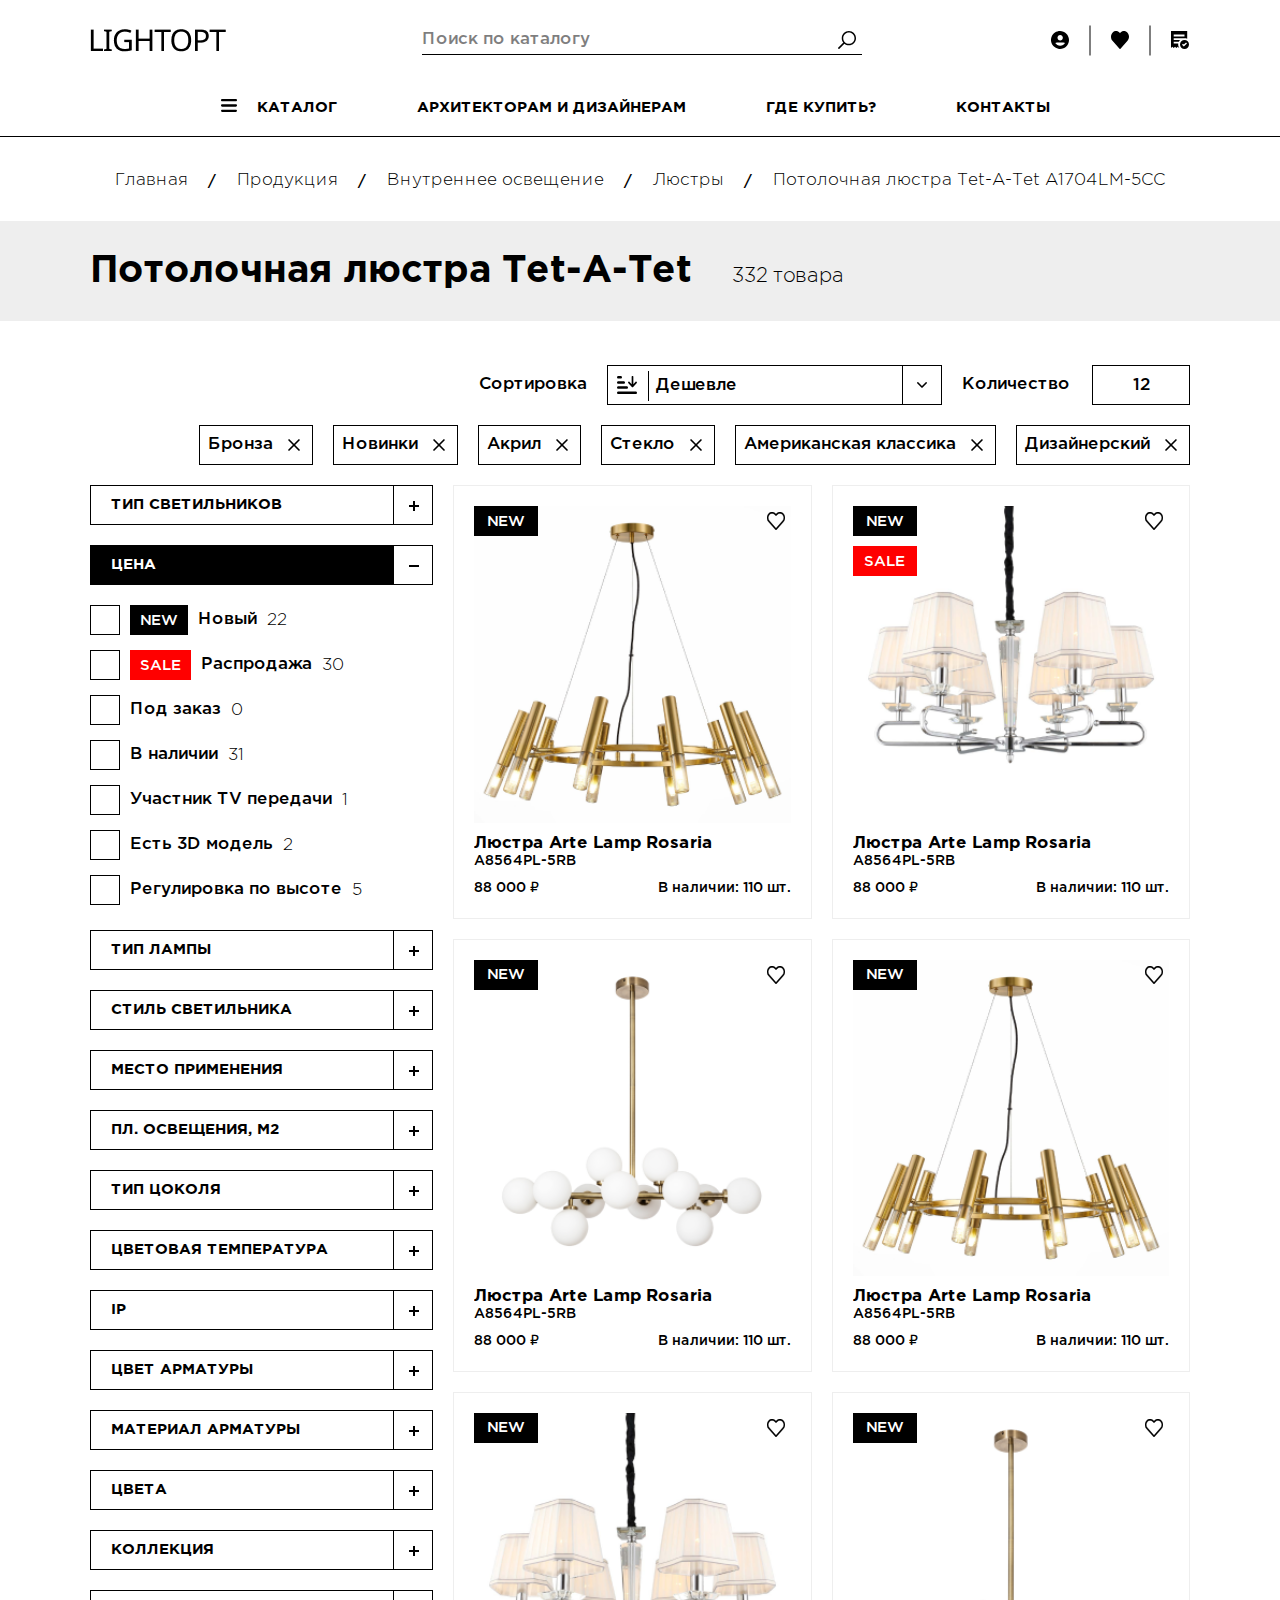
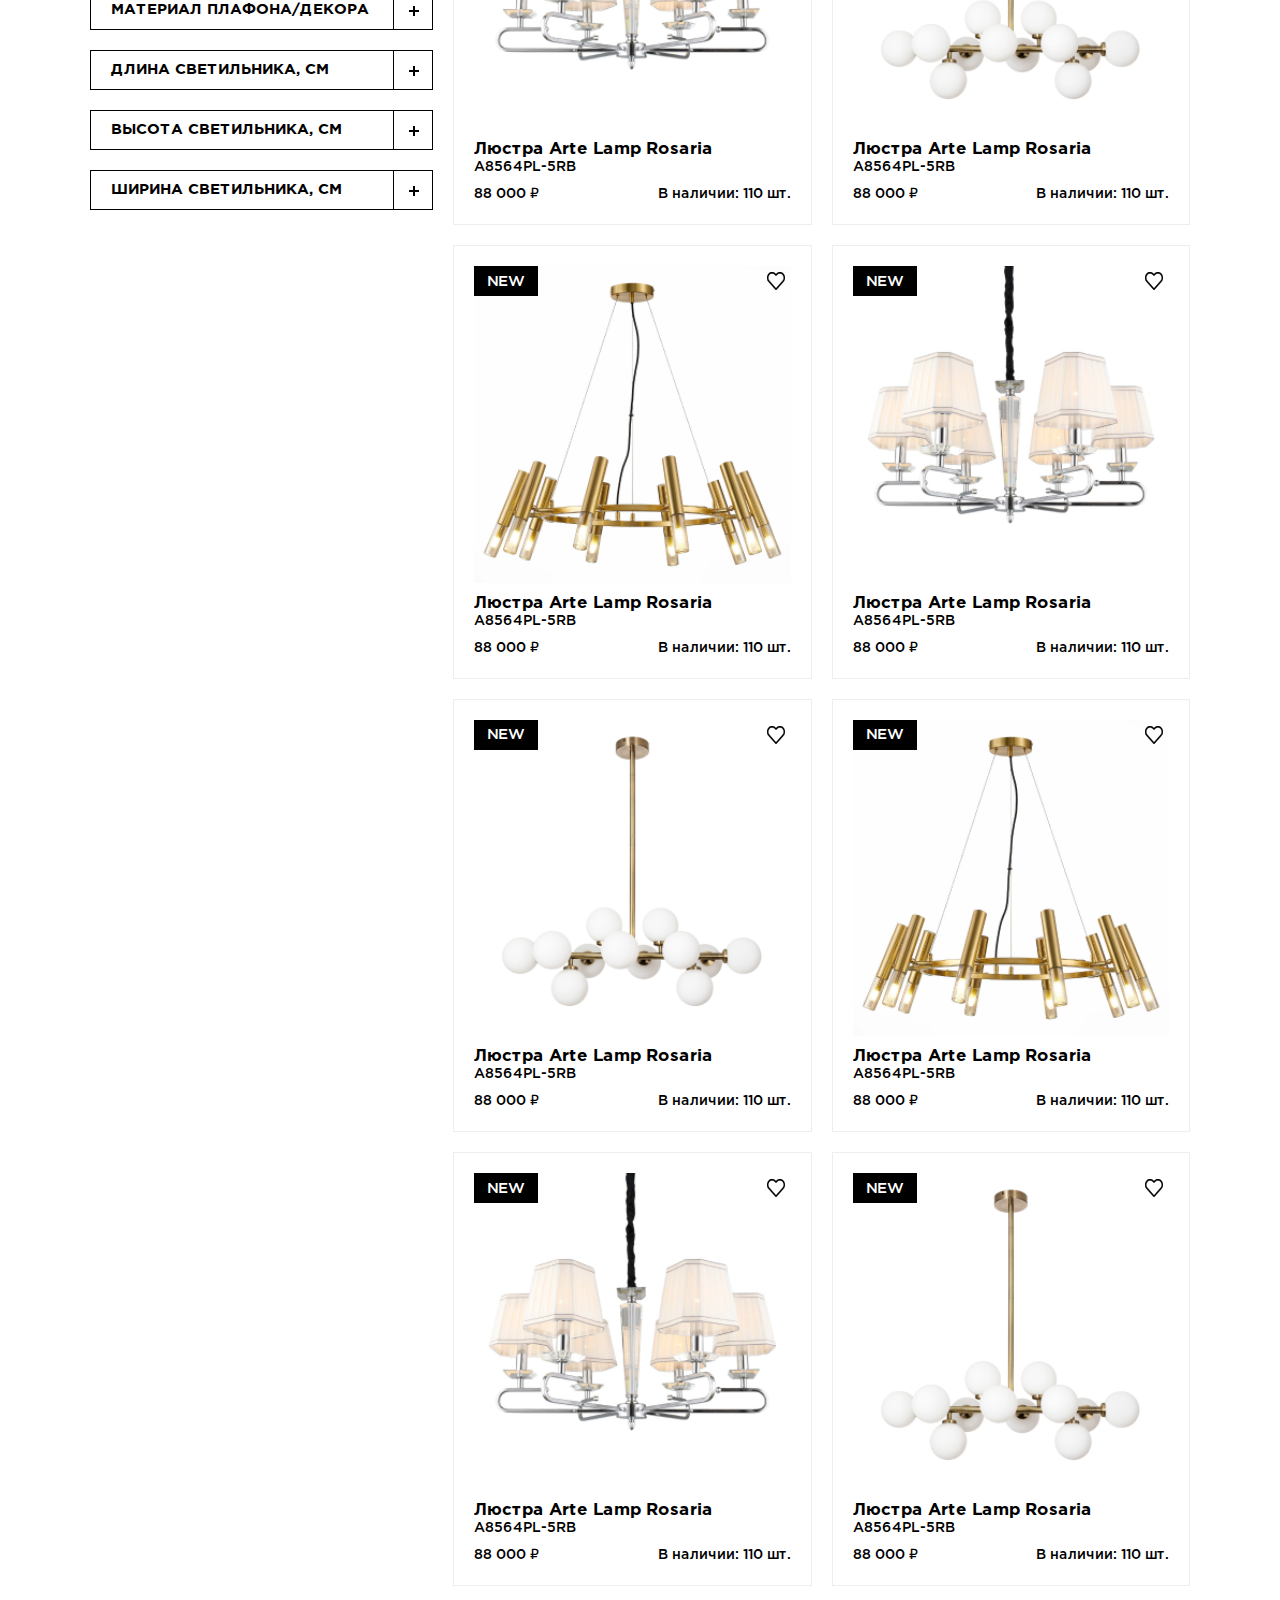
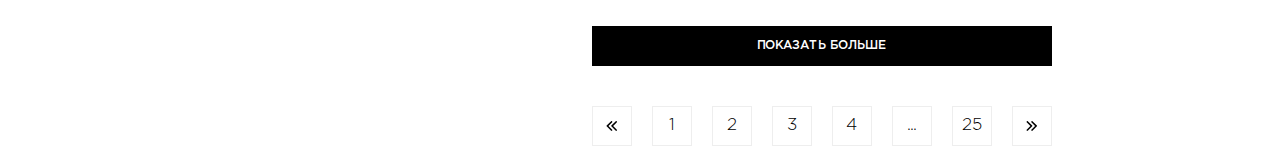
==== index.html @ 148b72bd "Add files via upload" ====
<!doctype html>
<html lang="ru">
  <head>
    <meta name="viewport" content="width=device-width, initial-scale=1.0" />
    <meta http-equiv="X-UA-Compatible" content="ie=edge" />
    <meta http-equiv="Content-Type" content="text/html; charset=UTF-8" />
    <meta name="description" content="Write description for this page here" />
    <meta name="keywords" content="Write keywords for this page here" />
    <title>LightOPT</title>
    <link rel="preload" href="css/vendor.min.css" as="style" />
    <link rel="preload" href="css/main.min.css" as="style" />
    <link rel="stylesheet" href="css/vendor.min.css" />
    <link rel="stylesheet" href="css/main.min.css" />
    <link rel="stylesheet" href="css/pages/index.min.css" />
    <script>
      // Здесь можно добавить какие-либо скрипты или проинициализировать какие-либо глобальные переменные
      window.globalVariable = "some global variable value";
    </script>
  </head>
  <body class="page-index" id="body">
    <header class="header" id="header">
      <div class="container">
        <div class="header-info">
          <a class="header-info__logo" href="#!"><img src="img/LightOpt.png" alt="LightOpt" /></a>
          <div class="header-info__search">
            <input class="header-info__input-text" type="text" placeholder="Поиск по каталогу" />
            <button class="header-info__btn header-info__menu-search btn-reset"></button>
          </div>
          <ul class="header-info__menu">
            <li class="header-info__menu-item">
              <button class="header-info__btn btn-reset header-info__menu--acc"></button>
            </li>
            <li class="header-info__menu-item">
              <button class="header-info__btn btn-reset header-info__menu--favorites"></button>
            </li>
            <li class="header-info__menu-item">
              <button class="header-info__btn btn-reset header-info__menu--burger"></button>
            </li>
            <li class="header-info__menu-item">
              <button class="header-info__btn btn-reset header-info__menu--order"></button>
            </li>
          </ul>
        </div>
        <nav class="nav">
          <ul class="nav__list">
            <li class="nav__item"><a class="nav__link" href="#!">каталог</a></li>
            <li class="nav__item"><a class="nav__link" href="#!">архитекторам и дизайнерам</a></li>
            <li class="nav__item"><a class="nav__link" href="#!">где купить?</a></li>
            <li class="nav__item"><a class="nav__link" href="#!">контакты</a></li>
          </ul>
        </nav>
      </div>
    </header>
    <main class="main" id="main">
      <section class="breadcrumbs">
        <div class="container">
          <ul class="breadcrumbs__list">
            <li class="breadcrumbs__item"><a href="#!">Главная</a></li>
            <li class="breadcrumbs__item"><a href="#!">Продукция</a></li>
            <li class="breadcrumbs__item"><a href="#!">Внутреннее освещение</a></li>
            <li class="breadcrumbs__item"><a href="#!">Люстры</a></li>
            <li class="breadcrumbs__item"><span>Потолочная люстра Тet-A-Tet A1704LM-5CC</span></li>
          </ul>
        </div>
      </section>
      <section class="container main-title">
        <h1 class="main-title__title">Потолочная люстра Tet-A-Tet</h1>
        <span class="main-title__text-count">332 товара</span>
      </section>
      <section class="catalog">
        <div class="container">
          <div class="catalog-sort">
            <div class="sort">
              <button class="btn--white btn-reset catalog-filters__btn sort__filter-btn">Фильтры</button>
              <div class="sort__select">
                <div class="sort__select-title">Сортировка</div>
                <div class="sort__select-wrap">
                  <div class="custom-select">
                    <div class="custom-select__top sort__select-top">
                      <div class="sort__select-icon"></div>
                      <div class="custom-select__value custom-select__value--sort">Дешевле</div>
                      <div class="sort__select-open"></div>
                    </div>
                    <div class="custom-select__drop">
                      <ul class="custom-select__list">
                        <li class="custom-select__item custom-select__item--sort">
                          <div class="sort__select-icon"></div>
                          <div class="custom-select__option custom-select__option--sort">По умолчанию</div>
                        </li>
                        <li class="custom-select__item custom-select__item--sort">
                          <div class="sort__select-icon"></div>
                          <div class="custom-select__option custom-select__option--sort">Дешевле</div>
                        </li>
                        <li class="custom-select__item custom-select__item--sort">
                          <div class="sort__select-icon sort__select-icon--expensive"></div>
                          <div class="custom-select__option custom-select__option--sort">Дороже</div>
                        </li>
                        <li class="custom-select__item custom-select__item--sort">
                          <div class="sort__select-icon sort__select-icon--name"></div>
                          <div class="custom-select__option custom-select__option--sort">По наименованию</div>
                        </li>
                      </ul>
                    </div>
                  </div>
                </div>
              </div>
              <div class="sort__quantity">
                <span class="sort__quantity-text">Количество</span>
                <div class="custom-select">
                  <div class="custom-select__top sort__quantity-top">
                    <div class="custom-select__value">12</div>
                  </div>
                  <div class="custom-select__drop custom-select__drop--quantity">
                    <ul class="custom-select__list">
                      <li class="custom-select__item">
                        <div class="custom-select__option">12</div>
                      </li>
                      <li class="custom-select__item">
                        <div class="custom-select__option">24</div>
                      </li>
                      <li class="custom-select__item">
                        <div class="custom-select__option">48</div>
                      </li>
                      <li class="custom-select__item">
                        <div class="custom-select__option">96</div>
                      </li>
                    </ul>
                  </div>
                </div>
              </div>
            </div>
            <div class="sort-tags">
              <button class="default-btn btn--white sort-tags__btn">
                Бронза
                <div class="sort-tags__btn--close"></div>
              </button>
              <button class="default-btn btn--white sort-tags__btn">
                Новинки
                <div class="sort-tags__btn--close"></div>
              </button>
              <button class="default-btn btn--white sort-tags__btn">
                Акрил
                <div class="sort-tags__btn--close"></div>
              </button>
              <button class="default-btn btn--white sort-tags__btn">
                Стекло
                <div class="sort-tags__btn--close"></div>
              </button>
              <button class="default-btn btn--white sort-tags__btn">
                Американская классика
                <div class="sort-tags__btn--close"></div>
              </button>
              <button class="default-btn btn--white sort-tags__btn">
                Дизайнерский
                <div class="sort-tags__btn--close"></div>
              </button>
            </div>
          </div>
          <div class="catalog-content">
            <div class="catalog-filters">
              <div class="catalog-filter">
                <div class="catalog-filter__top">
                  <h3 class="catalog-filter__title">тип светильников</h3>
                  <div class="catalog-filter__toggle"></div>
                </div>
                <div class="catalog-filter__bottom">
                  <ul class="catalog-filter__list">
                    <li class="catalog-filter__item">
                      <label class="custom-checkbox">
                        <input class="custom-checkbox__input" type="checkbox" />
                        <span class="custom-checkbox__text">Новый</span>
                        <span class="custom-checkbox__quantity">22</span>
                      </label>
                    </li>
                    <li class="catalog-filter__item">
                      <label class="custom-checkbox">
                        <input class="custom-checkbox__input" type="checkbox" />
                        <span class="custom-checkbox__text">Распродажа</span>
                        <span class="custom-checkbox__quantity">30</span>
                      </label>
                    </li>
                    <li class="catalog-filter__item">
                      <label class="custom-checkbox">
                        <input class="custom-checkbox__input" type="checkbox" />
                        <span class="custom-checkbox__text">Под заказ</span>
                        <span class="custom-checkbox__quantity">0</span>
                      </label>
                    </li>
                    <li class="catalog-filter__item">
                      <label class="custom-checkbox">
                        <input class="custom-checkbox__input" type="checkbox" />
                        <span class="custom-checkbox__text">В наличии</span>
                        <span class="custom-checkbox__quantity">31</span>
                      </label>
                    </li>
                    <li class="catalog-filter__item">
                      <label class="custom-checkbox">
                        <input class="custom-checkbox__input" type="checkbox" />
                        <span class="custom-checkbox__text">Участник TV передачи</span>
                        <span class="custom-checkbox__quantity">1</span>
                      </label>
                    </li>
                    <li class="catalog-filter__item">
                      <label class="custom-checkbox">
                        <input class="custom-checkbox__input" type="checkbox" />
                        <span class="custom-checkbox__text">Есть 3D модель</span>
                        <span class="custom-checkbox__quantity">2</span>
                      </label>
                    </li>
                    <li class="catalog-filter__item">
                      <label class="custom-checkbox">
                        <input class="custom-checkbox__input" type="checkbox" />
                        <span class="custom-checkbox__text">Регулировка по высоте</span>
                        <span class="custom-checkbox__quantity">5</span>
                      </label>
                    </li>
                  </ul>
                </div>
              </div>
              <div class="catalog-filter catalog-filter--open">
                <div class="catalog-filter__top">
                  <h3 class="catalog-filter__title catalog-filter__title--active">цена</h3>
                  <div class="catalog-filter__toggle"></div>
                </div>
                <div class="catalog-filter__bottom">
                  <ul class="catalog-filter__list">
                    <li class="catalog-filter__item">
                      <label class="custom-checkbox">
                        <input class="custom-checkbox__input" type="checkbox" />
                        <div class="badge badge--black">new</div>
                        <span class="custom-checkbox__text">Новый</span>
                        <span class="custom-checkbox__quantity">22</span>
                      </label>
                    </li>
                    <li class="catalog-filter__item">
                      <label class="custom-checkbox">
                        <input class="custom-checkbox__input" type="checkbox" />
                        <div class="badge badge--red">sale</div>
                        <span class="custom-checkbox__text">Распродажа</span>
                        <span class="custom-checkbox__quantity">30</span>
                      </label>
                    </li>
                    <li class="catalog-filter__item">
                      <label class="custom-checkbox">
                        <input class="custom-checkbox__input" type="checkbox" />
                        <span class="custom-checkbox__text">Под заказ</span>
                        <span class="custom-checkbox__quantity">0</span>
                      </label>
                    </li>
                    <li class="catalog-filter__item">
                      <label class="custom-checkbox">
                        <input class="custom-checkbox__input" type="checkbox" />
                        <span class="custom-checkbox__text">В наличии</span>
                        <span class="custom-checkbox__quantity">31</span>
                      </label>
                    </li>
                    <li class="catalog-filter__item">
                      <label class="custom-checkbox">
                        <input class="custom-checkbox__input" type="checkbox" />
                        <span class="custom-checkbox__text">Участник TV передачи</span>
                        <span class="custom-checkbox__quantity">1</span>
                      </label>
                    </li>
                    <li class="catalog-filter__item">
                      <label class="custom-checkbox">
                        <input class="custom-checkbox__input" type="checkbox" />
                        <span class="custom-checkbox__text">Есть 3D модель</span>
                        <span class="custom-checkbox__quantity">2</span>
                      </label>
                    </li>
                    <li class="catalog-filter__item">
                      <label class="custom-checkbox">
                        <input class="custom-checkbox__input" type="checkbox" />
                        <span class="custom-checkbox__text">Регулировка по высоте</span>
                        <span class="custom-checkbox__quantity">5</span>
                      </label>
                    </li>
                  </ul>
                </div>
              </div>
              <div class="catalog-filter">
                <div class="catalog-filter__top">
                  <h3 class="catalog-filter__title">Тип лампы</h3>
                  <div class="catalog-filter__toggle"></div>
                </div>
                <div class="catalog-filter__bottom">
                  <ul class="catalog-filter__list">
                    <li class="catalog-filter__item">
                      <label class="custom-checkbox">
                        <input class="custom-checkbox__input" type="checkbox" />
                        <span class="custom-checkbox__text">Новый</span>
                        <span class="custom-checkbox__quantity">22</span>
                      </label>
                    </li>
                    <li class="catalog-filter__item">
                      <label class="custom-checkbox">
                        <input class="custom-checkbox__input" type="checkbox" />
                        <span class="custom-checkbox__text">Распродажа</span>
                        <span class="custom-checkbox__quantity">30</span>
                      </label>
                    </li>
                    <li class="catalog-filter__item">
                      <label class="custom-checkbox">
                        <input class="custom-checkbox__input" type="checkbox" />
                        <span class="custom-checkbox__text">Под заказ</span>
                        <span class="custom-checkbox__quantity">0</span>
                      </label>
                    </li>
                    <li class="catalog-filter__item">
                      <label class="custom-checkbox">
                        <input class="custom-checkbox__input" type="checkbox" />
                        <span class="custom-checkbox__text">В наличии</span>
                        <span class="custom-checkbox__quantity">31</span>
                      </label>
                    </li>
                    <li class="catalog-filter__item">
                      <label class="custom-checkbox">
                        <input class="custom-checkbox__input" type="checkbox" />
                        <span class="custom-checkbox__text">Участник TV передачи</span>
                        <span class="custom-checkbox__quantity">1</span>
                      </label>
                    </li>
                    <li class="catalog-filter__item">
                      <label class="custom-checkbox">
                        <input class="custom-checkbox__input" type="checkbox" />
                        <span class="custom-checkbox__text">Есть 3D модель</span>
                        <span class="custom-checkbox__quantity">2</span>
                      </label>
                    </li>
                    <li class="catalog-filter__item">
                      <label class="custom-checkbox">
                        <input class="custom-checkbox__input" type="checkbox" />
                        <span class="custom-checkbox__text">Регулировка по высоте</span>
                        <span class="custom-checkbox__quantity">5</span>
                      </label>
                    </li>
                  </ul>
                </div>
              </div>
              <div class="catalog-filter">
                <div class="catalog-filter__top">
                  <h3 class="catalog-filter__title">Стиль светильника</h3>
                  <div class="catalog-filter__toggle"></div>
                </div>
                <div class="catalog-filter__bottom">
                  <ul class="catalog-filter__list">
                    <li class="catalog-filter__item">
                      <label class="custom-checkbox">
                        <input class="custom-checkbox__input" type="checkbox" />
                        <span class="custom-checkbox__text">Новый</span>
                        <span class="custom-checkbox__quantity">22</span>
                      </label>
                    </li>
                    <li class="catalog-filter__item">
                      <label class="custom-checkbox">
                        <input class="custom-checkbox__input" type="checkbox" />
                        <span class="custom-checkbox__text">Распродажа</span>
                        <span class="custom-checkbox__quantity">30</span>
                      </label>
                    </li>
                    <li class="catalog-filter__item">
                      <label class="custom-checkbox">
                        <input class="custom-checkbox__input" type="checkbox" />
                        <span class="custom-checkbox__text">Под заказ</span>
                        <span class="custom-checkbox__quantity">0</span>
                      </label>
                    </li>
                    <li class="catalog-filter__item">
                      <label class="custom-checkbox">
                        <input class="custom-checkbox__input" type="checkbox" />
                        <span class="custom-checkbox__text">В наличии</span>
                        <span class="custom-checkbox__quantity">31</span>
                      </label>
                    </li>
                    <li class="catalog-filter__item">
                      <label class="custom-checkbox">
                        <input class="custom-checkbox__input" type="checkbox" />
                        <span class="custom-checkbox__text">Участник TV передачи</span>
                        <span class="custom-checkbox__quantity">1</span>
                      </label>
                    </li>
                    <li class="catalog-filter__item">
                      <label class="custom-checkbox">
                        <input class="custom-checkbox__input" type="checkbox" />
                        <span class="custom-checkbox__text">Есть 3D модель</span>
                        <span class="custom-checkbox__quantity">2</span>
                      </label>
                    </li>
                    <li class="catalog-filter__item">
                      <label class="custom-checkbox">
                        <input class="custom-checkbox__input" type="checkbox" />
                        <span class="custom-checkbox__text">Регулировка по высоте</span>
                        <span class="custom-checkbox__quantity">5</span>
                      </label>
                    </li>
                  </ul>
                </div>
              </div>
              <div class="catalog-filter">
                <div class="catalog-filter__top">
                  <h3 class="catalog-filter__title">место применения</h3>
                  <div class="catalog-filter__toggle"></div>
                </div>
                <div class="catalog-filter__bottom">
                  <ul class="catalog-filter__list">
                    <li class="catalog-filter__item">
                      <label class="custom-checkbox">
                        <input class="custom-checkbox__input" type="checkbox" />
                        <span class="custom-checkbox__text">Новый</span>
                        <span class="custom-checkbox__quantity">22</span>
                      </label>
                    </li>
                    <li class="catalog-filter__item">
                      <label class="custom-checkbox">
                        <input class="custom-checkbox__input" type="checkbox" />
                        <span class="custom-checkbox__text">Распродажа</span>
                        <span class="custom-checkbox__quantity">30</span>
                      </label>
                    </li>
                    <li class="catalog-filter__item">
                      <label class="custom-checkbox">
                        <input class="custom-checkbox__input" type="checkbox" />
                        <span class="custom-checkbox__text">Под заказ</span>
                        <span class="custom-checkbox__quantity">0</span>
                      </label>
                    </li>
                    <li class="catalog-filter__item">
                      <label class="custom-checkbox">
                        <input class="custom-checkbox__input" type="checkbox" />
                        <span class="custom-checkbox__text">В наличии</span>
                        <span class="custom-checkbox__quantity">31</span>
                      </label>
                    </li>
                    <li class="catalog-filter__item">
                      <label class="custom-checkbox">
                        <input class="custom-checkbox__input" type="checkbox" />
                        <span class="custom-checkbox__text">Участник TV передачи</span>
                        <span class="custom-checkbox__quantity">1</span>
                      </label>
                    </li>
                    <li class="catalog-filter__item">
                      <label class="custom-checkbox">
                        <input class="custom-checkbox__input" type="checkbox" />
                        <span class="custom-checkbox__text">Есть 3D модель</span>
                        <span class="custom-checkbox__quantity">2</span>
                      </label>
                    </li>
                    <li class="catalog-filter__item">
                      <label class="custom-checkbox">
                        <input class="custom-checkbox__input" type="checkbox" />
                        <span class="custom-checkbox__text">Регулировка по высоте</span>
                        <span class="custom-checkbox__quantity">5</span>
                      </label>
                    </li>
                  </ul>
                </div>
              </div>
              <div class="catalog-filter">
                <div class="catalog-filter__top">
                  <h3 class="catalog-filter__title">пл. освещения, м2</h3>
                  <div class="catalog-filter__toggle"></div>
                </div>
                <div class="catalog-filter__bottom">
                  <ul class="catalog-filter__list">
                    <li class="catalog-filter__item">
                      <label class="custom-checkbox">
                        <input class="custom-checkbox__input" type="checkbox" />
                        <span class="custom-checkbox__text">Новый</span>
                        <span class="custom-checkbox__quantity">22</span>
                      </label>
                    </li>
                    <li class="catalog-filter__item">
                      <label class="custom-checkbox">
                        <input class="custom-checkbox__input" type="checkbox" />
                        <span class="custom-checkbox__text">Распродажа</span>
                        <span class="custom-checkbox__quantity">30</span>
                      </label>
                    </li>
                    <li class="catalog-filter__item">
                      <label class="custom-checkbox">
                        <input class="custom-checkbox__input" type="checkbox" />
                        <span class="custom-checkbox__text">Под заказ</span>
                        <span class="custom-checkbox__quantity">0</span>
                      </label>
                    </li>
                    <li class="catalog-filter__item">
                      <label class="custom-checkbox">
                        <input class="custom-checkbox__input" type="checkbox" />
                        <span class="custom-checkbox__text">В наличии</span>
                        <span class="custom-checkbox__quantity">31</span>
                      </label>
                    </li>
                    <li class="catalog-filter__item">
                      <label class="custom-checkbox">
                        <input class="custom-checkbox__input" type="checkbox" />
                        <span class="custom-checkbox__text">Участник TV передачи</span>
                        <span class="custom-checkbox__quantity">1</span>
                      </label>
                    </li>
                    <li class="catalog-filter__item">
                      <label class="custom-checkbox">
                        <input class="custom-checkbox__input" type="checkbox" />
                        <span class="custom-checkbox__text">Есть 3D модель</span>
                        <span class="custom-checkbox__quantity">2</span>
                      </label>
                    </li>
                    <li class="catalog-filter__item">
                      <label class="custom-checkbox">
                        <input class="custom-checkbox__input" type="checkbox" />
                        <span class="custom-checkbox__text">Регулировка по высоте</span>
                        <span class="custom-checkbox__quantity">5</span>
                      </label>
                    </li>
                  </ul>
                </div>
              </div>
              <div class="catalog-filter">
                <div class="catalog-filter__top">
                  <h3 class="catalog-filter__title">Тип цоколя</h3>
                  <div class="catalog-filter__toggle"></div>
                </div>
                <div class="catalog-filter__bottom">
                  <ul class="catalog-filter__list">
                    <li class="catalog-filter__item">
                      <label class="custom-checkbox">
                        <input class="custom-checkbox__input" type="checkbox" />
                        <span class="custom-checkbox__text">Новый</span>
                        <span class="custom-checkbox__quantity">22</span>
                      </label>
                    </li>
                    <li class="catalog-filter__item">
                      <label class="custom-checkbox">
                        <input class="custom-checkbox__input" type="checkbox" />
                        <span class="custom-checkbox__text">Распродажа</span>
                        <span class="custom-checkbox__quantity">30</span>
                      </label>
                    </li>
                    <li class="catalog-filter__item">
                      <label class="custom-checkbox">
                        <input class="custom-checkbox__input" type="checkbox" />
                        <span class="custom-checkbox__text">Под заказ</span>
                        <span class="custom-checkbox__quantity">0</span>
                      </label>
                    </li>
                    <li class="catalog-filter__item">
                      <label class="custom-checkbox">
                        <input class="custom-checkbox__input" type="checkbox" />
                        <span class="custom-checkbox__text">В наличии</span>
                        <span class="custom-checkbox__quantity">31</span>
                      </label>
                    </li>
                    <li class="catalog-filter__item">
                      <label class="custom-checkbox">
                        <input class="custom-checkbox__input" type="checkbox" />
                        <span class="custom-checkbox__text">Участник TV передачи</span>
                        <span class="custom-checkbox__quantity">1</span>
                      </label>
                    </li>
                    <li class="catalog-filter__item">
                      <label class="custom-checkbox">
                        <input class="custom-checkbox__input" type="checkbox" />
                        <span class="custom-checkbox__text">Есть 3D модель</span>
                        <span class="custom-checkbox__quantity">2</span>
                      </label>
                    </li>
                    <li class="catalog-filter__item">
                      <label class="custom-checkbox">
                        <input class="custom-checkbox__input" type="checkbox" />
                        <span class="custom-checkbox__text">Регулировка по высоте</span>
                        <span class="custom-checkbox__quantity">5</span>
                      </label>
                    </li>
                  </ul>
                </div>
              </div>
              <div class="catalog-filter">
                <div class="catalog-filter__top">
                  <h3 class="catalog-filter__title">цветовая температура</h3>
                  <div class="catalog-filter__toggle"></div>
                </div>
                <div class="catalog-filter__bottom">
                  <ul class="catalog-filter__list">
                    <li class="catalog-filter__item">
                      <label class="custom-checkbox">
                        <input class="custom-checkbox__input" type="checkbox" />
                        <span class="custom-checkbox__text">Новый</span>
                        <span class="custom-checkbox__quantity">22</span>
                      </label>
                    </li>
                    <li class="catalog-filter__item">
                      <label class="custom-checkbox">
                        <input class="custom-checkbox__input" type="checkbox" />
                        <span class="custom-checkbox__text">Распродажа</span>
                        <span class="custom-checkbox__quantity">30</span>
                      </label>
                    </li>
                    <li class="catalog-filter__item">
                      <label class="custom-checkbox">
                        <input class="custom-checkbox__input" type="checkbox" />
                        <span class="custom-checkbox__text">Под заказ</span>
                        <span class="custom-checkbox__quantity">0</span>
                      </label>
                    </li>
                    <li class="catalog-filter__item">
                      <label class="custom-checkbox">
                        <input class="custom-checkbox__input" type="checkbox" />
                        <span class="custom-checkbox__text">В наличии</span>
                        <span class="custom-checkbox__quantity">31</span>
                      </label>
                    </li>
                    <li class="catalog-filter__item">
                      <label class="custom-checkbox">
                        <input class="custom-checkbox__input" type="checkbox" />
                        <span class="custom-checkbox__text">Участник TV передачи</span>
                        <span class="custom-checkbox__quantity">1</span>
                      </label>
                    </li>
                    <li class="catalog-filter__item">
                      <label class="custom-checkbox">
                        <input class="custom-checkbox__input" type="checkbox" />
                        <span class="custom-checkbox__text">Есть 3D модель</span>
                        <span class="custom-checkbox__quantity">2</span>
                      </label>
                    </li>
                    <li class="catalog-filter__item">
                      <label class="custom-checkbox">
                        <input class="custom-checkbox__input" type="checkbox" />
                        <span class="custom-checkbox__text">Регулировка по высоте</span>
                        <span class="custom-checkbox__quantity">5</span>
                      </label>
                    </li>
                  </ul>
                </div>
              </div>
              <div class="catalog-filter">
                <div class="catalog-filter__top">
                  <h3 class="catalog-filter__title">IP</h3>
                  <div class="catalog-filter__toggle"></div>
                </div>
                <div class="catalog-filter__bottom">
                  <ul class="catalog-filter__list">
                    <li class="catalog-filter__item">
                      <label class="custom-checkbox">
                        <input class="custom-checkbox__input" type="checkbox" />
                        <span class="custom-checkbox__text">Новый</span>
                        <span class="custom-checkbox__quantity">22</span>
                      </label>
                    </li>
                    <li class="catalog-filter__item">
                      <label class="custom-checkbox">
                        <input class="custom-checkbox__input" type="checkbox" />
                        <span class="custom-checkbox__text">Распродажа</span>
                        <span class="custom-checkbox__quantity">30</span>
                      </label>
                    </li>
                    <li class="catalog-filter__item">
                      <label class="custom-checkbox">
                        <input class="custom-checkbox__input" type="checkbox" />
                        <span class="custom-checkbox__text">Под заказ</span>
                        <span class="custom-checkbox__quantity">0</span>
                      </label>
                    </li>
                    <li class="catalog-filter__item">
                      <label class="custom-checkbox">
                        <input class="custom-checkbox__input" type="checkbox" />
                        <span class="custom-checkbox__text">В наличии</span>
                        <span class="custom-checkbox__quantity">31</span>
                      </label>
                    </li>
                    <li class="catalog-filter__item">
                      <label class="custom-checkbox">
                        <input class="custom-checkbox__input" type="checkbox" />
                        <span class="custom-checkbox__text">Участник TV передачи</span>
                        <span class="custom-checkbox__quantity">1</span>
                      </label>
                    </li>
                    <li class="catalog-filter__item">
                      <label class="custom-checkbox">
                        <input class="custom-checkbox__input" type="checkbox" />
                        <span class="custom-checkbox__text">Есть 3D модель</span>
                        <span class="custom-checkbox__quantity">2</span>
                      </label>
                    </li>
                    <li class="catalog-filter__item">
                      <label class="custom-checkbox">
                        <input class="custom-checkbox__input" type="checkbox" />
                        <span class="custom-checkbox__text">Регулировка по высоте</span>
                        <span class="custom-checkbox__quantity">5</span>
                      </label>
                    </li>
                  </ul>
                </div>
              </div>
              <div class="catalog-filter">
                <div class="catalog-filter__top">
                  <h3 class="catalog-filter__title">цвет арматуры</h3>
                  <div class="catalog-filter__toggle"></div>
                </div>
                <div class="catalog-filter__bottom">
                  <ul class="catalog-filter__list">
                    <li class="catalog-filter__item">
                      <label class="custom-checkbox">
                        <input class="custom-checkbox__input" type="checkbox" />
                        <span class="custom-checkbox__text">Новый</span>
                        <span class="custom-checkbox__quantity">22</span>
                      </label>
                    </li>
                    <li class="catalog-filter__item">
                      <label class="custom-checkbox">
                        <input class="custom-checkbox__input" type="checkbox" />
                        <span class="custom-checkbox__text">Распродажа</span>
                        <span class="custom-checkbox__quantity">30</span>
                      </label>
                    </li>
                    <li class="catalog-filter__item">
                      <label class="custom-checkbox">
                        <input class="custom-checkbox__input" type="checkbox" />
                        <span class="custom-checkbox__text">Под заказ</span>
                        <span class="custom-checkbox__quantity">0</span>
                      </label>
                    </li>
                    <li class="catalog-filter__item">
                      <label class="custom-checkbox">
                        <input class="custom-checkbox__input" type="checkbox" />
                        <span class="custom-checkbox__text">В наличии</span>
                        <span class="custom-checkbox__quantity">31</span>
                      </label>
                    </li>
                    <li class="catalog-filter__item">
                      <label class="custom-checkbox">
                        <input class="custom-checkbox__input" type="checkbox" />
                        <span class="custom-checkbox__text">Участник TV передачи</span>
                        <span class="custom-checkbox__quantity">1</span>
                      </label>
                    </li>
                    <li class="catalog-filter__item">
                      <label class="custom-checkbox">
                        <input class="custom-checkbox__input" type="checkbox" />
                        <span class="custom-checkbox__text">Есть 3D модель</span>
                        <span class="custom-checkbox__quantity">2</span>
                      </label>
                    </li>
                    <li class="catalog-filter__item">
                      <label class="custom-checkbox">
                        <input class="custom-checkbox__input" type="checkbox" />
                        <span class="custom-checkbox__text">Регулировка по высоте</span>
                        <span class="custom-checkbox__quantity">5</span>
                      </label>
                    </li>
                  </ul>
                </div>
              </div>
              <div class="catalog-filter">
                <div class="catalog-filter__top">
                  <h3 class="catalog-filter__title">материал арматуры</h3>
                  <div class="catalog-filter__toggle"></div>
                </div>
                <div class="catalog-filter__bottom">
                  <ul class="catalog-filter__list">
                    <li class="catalog-filter__item">
                      <label class="custom-checkbox">
                        <input class="custom-checkbox__input" type="checkbox" />
                        <span class="custom-checkbox__text">Новый</span>
                        <span class="custom-checkbox__quantity">22</span>
                      </label>
                    </li>
                    <li class="catalog-filter__item">
                      <label class="custom-checkbox">
                        <input class="custom-checkbox__input" type="checkbox" />
                        <span class="custom-checkbox__text">Распродажа</span>
                        <span class="custom-checkbox__quantity">30</span>
                      </label>
                    </li>
                    <li class="catalog-filter__item">
                      <label class="custom-checkbox">
                        <input class="custom-checkbox__input" type="checkbox" />
                        <span class="custom-checkbox__text">Под заказ</span>
                        <span class="custom-checkbox__quantity">0</span>
                      </label>
                    </li>
                    <li class="catalog-filter__item">
                      <label class="custom-checkbox">
                        <input class="custom-checkbox__input" type="checkbox" />
                        <span class="custom-checkbox__text">В наличии</span>
                        <span class="custom-checkbox__quantity">31</span>
                      </label>
                    </li>
                    <li class="catalog-filter__item">
                      <label class="custom-checkbox">
                        <input class="custom-checkbox__input" type="checkbox" />
                        <span class="custom-checkbox__text">Участник TV передачи</span>
                        <span class="custom-checkbox__quantity">1</span>
                      </label>
                    </li>
                    <li class="catalog-filter__item">
                      <label class="custom-checkbox">
                        <input class="custom-checkbox__input" type="checkbox" />
                        <span class="custom-checkbox__text">Есть 3D модель</span>
                        <span class="custom-checkbox__quantity">2</span>
                      </label>
                    </li>
                    <li class="catalog-filter__item">
                      <label class="custom-checkbox">
                        <input class="custom-checkbox__input" type="checkbox" />
                        <span class="custom-checkbox__text">Регулировка по высоте</span>
                        <span class="custom-checkbox__quantity">5</span>
                      </label>
                    </li>
                  </ul>
                </div>
              </div>
              <div class="catalog-filter">
                <div class="catalog-filter__top">
                  <h3 class="catalog-filter__title">цвета</h3>
                  <div class="catalog-filter__toggle"></div>
                </div>
                <div class="catalog-filter__bottom">
                  <ul class="catalog-filter__list">
                    <li class="catalog-filter__item">
                      <label class="custom-checkbox">
                        <input class="custom-checkbox__input" type="checkbox" />
                        <span class="custom-checkbox__text">Новый</span>
                        <span class="custom-checkbox__quantity">22</span>
                      </label>
                    </li>
                    <li class="catalog-filter__item">
                      <label class="custom-checkbox">
                        <input class="custom-checkbox__input" type="checkbox" />
                        <span class="custom-checkbox__text">Распродажа</span>
                        <span class="custom-checkbox__quantity">30</span>
                      </label>
                    </li>
                    <li class="catalog-filter__item">
                      <label class="custom-checkbox">
                        <input class="custom-checkbox__input" type="checkbox" />
                        <span class="custom-checkbox__text">Под заказ</span>
                        <span class="custom-checkbox__quantity">0</span>
                      </label>
                    </li>
                    <li class="catalog-filter__item">
                      <label class="custom-checkbox">
                        <input class="custom-checkbox__input" type="checkbox" />
                        <span class="custom-checkbox__text">В наличии</span>
                        <span class="custom-checkbox__quantity">31</span>
                      </label>
                    </li>
                    <li class="catalog-filter__item">
                      <label class="custom-checkbox">
                        <input class="custom-checkbox__input" type="checkbox" />
                        <span class="custom-checkbox__text">Участник TV передачи</span>
                        <span class="custom-checkbox__quantity">1</span>
                      </label>
                    </li>
                    <li class="catalog-filter__item">
                      <label class="custom-checkbox">
                        <input class="custom-checkbox__input" type="checkbox" />
                        <span class="custom-checkbox__text">Есть 3D модель</span>
                        <span class="custom-checkbox__quantity">2</span>
                      </label>
                    </li>
                    <li class="catalog-filter__item">
                      <label class="custom-checkbox">
                        <input class="custom-checkbox__input" type="checkbox" />
                        <span class="custom-checkbox__text">Регулировка по высоте</span>
                        <span class="custom-checkbox__quantity">5</span>
                      </label>
                    </li>
                  </ul>
                </div>
              </div>
              <div class="catalog-filter">
                <div class="catalog-filter__top">
                  <h3 class="catalog-filter__title">коллекция</h3>
                  <div class="catalog-filter__toggle"></div>
                </div>
                <div class="catalog-filter__bottom">
                  <ul class="catalog-filter__list">
                    <li class="catalog-filter__item">
                      <label class="custom-checkbox">
                        <input class="custom-checkbox__input" type="checkbox" />
                        <span class="custom-checkbox__text">Новый</span>
                        <span class="custom-checkbox__quantity">22</span>
                      </label>
                    </li>
                    <li class="catalog-filter__item">
                      <label class="custom-checkbox">
                        <input class="custom-checkbox__input" type="checkbox" />
                        <span class="custom-checkbox__text">Распродажа</span>
                        <span class="custom-checkbox__quantity">30</span>
                      </label>
                    </li>
                    <li class="catalog-filter__item">
                      <label class="custom-checkbox">
                        <input class="custom-checkbox__input" type="checkbox" />
                        <span class="custom-checkbox__text">Под заказ</span>
                        <span class="custom-checkbox__quantity">0</span>
                      </label>
                    </li>
                    <li class="catalog-filter__item">
                      <label class="custom-checkbox">
                        <input class="custom-checkbox__input" type="checkbox" />
                        <span class="custom-checkbox__text">В наличии</span>
                        <span class="custom-checkbox__quantity">31</span>
                      </label>
                    </li>
                    <li class="catalog-filter__item">
                      <label class="custom-checkbox">
                        <input class="custom-checkbox__input" type="checkbox" />
                        <span class="custom-checkbox__text">Участник TV передачи</span>
                        <span class="custom-checkbox__quantity">1</span>
                      </label>
                    </li>
                    <li class="catalog-filter__item">
                      <label class="custom-checkbox">
                        <input class="custom-checkbox__input" type="checkbox" />
                        <span class="custom-checkbox__text">Есть 3D модель</span>
                        <span class="custom-checkbox__quantity">2</span>
                      </label>
                    </li>
                    <li class="catalog-filter__item">
                      <label class="custom-checkbox">
                        <input class="custom-checkbox__input" type="checkbox" />
                        <span class="custom-checkbox__text">Регулировка по высоте</span>
                        <span class="custom-checkbox__quantity">5</span>
                      </label>
                    </li>
                  </ul>
                </div>
              </div>
              <div class="catalog-filter">
                <div class="catalog-filter__top">
                  <h3 class="catalog-filter__title">материал плафона/декора</h3>
                  <div class="catalog-filter__toggle"></div>
                </div>
                <div class="catalog-filter__bottom">
                  <ul class="catalog-filter__list">
                    <li class="catalog-filter__item">
                      <label class="custom-checkbox">
                        <input class="custom-checkbox__input" type="checkbox" />
                        <span class="custom-checkbox__text">Новый</span>
                        <span class="custom-checkbox__quantity">22</span>
                      </label>
                    </li>
                    <li class="catalog-filter__item">
                      <label class="custom-checkbox">
                        <input class="custom-checkbox__input" type="checkbox" />
                        <span class="custom-checkbox__text">Распродажа</span>
                        <span class="custom-checkbox__quantity">30</span>
                      </label>
                    </li>
                    <li class="catalog-filter__item">
                      <label class="custom-checkbox">
                        <input class="custom-checkbox__input" type="checkbox" />
                        <span class="custom-checkbox__text">Под заказ</span>
                        <span class="custom-checkbox__quantity">0</span>
                      </label>
                    </li>
                    <li class="catalog-filter__item">
                      <label class="custom-checkbox">
                        <input class="custom-checkbox__input" type="checkbox" />
                        <span class="custom-checkbox__text">В наличии</span>
                        <span class="custom-checkbox__quantity">31</span>
                      </label>
                    </li>
                    <li class="catalog-filter__item">
                      <label class="custom-checkbox">
                        <input class="custom-checkbox__input" type="checkbox" />
                        <span class="custom-checkbox__text">Участник TV передачи</span>
                        <span class="custom-checkbox__quantity">1</span>
                      </label>
                    </li>
                    <li class="catalog-filter__item">
                      <label class="custom-checkbox">
                        <input class="custom-checkbox__input" type="checkbox" />
                        <span class="custom-checkbox__text">Есть 3D модель</span>
                        <span class="custom-checkbox__quantity">2</span>
                      </label>
                    </li>
                    <li class="catalog-filter__item">
                      <label class="custom-checkbox">
                        <input class="custom-checkbox__input" type="checkbox" />
                        <span class="custom-checkbox__text">Регулировка по высоте</span>
                        <span class="custom-checkbox__quantity">5</span>
                      </label>
                    </li>
                  </ul>
                </div>
              </div>
              <div class="catalog-filter">
                <div class="catalog-filter__top">
                  <h3 class="catalog-filter__title">длина светильника, см</h3>
                  <div class="catalog-filter__toggle"></div>
                </div>
                <div class="catalog-filter__bottom">
                  <ul class="catalog-filter__list">
                    <li class="catalog-filter__item">
                      <label class="custom-checkbox">
                        <input class="custom-checkbox__input" type="checkbox" />
                        <span class="custom-checkbox__text">Новый</span>
                        <span class="custom-checkbox__quantity">22</span>
                      </label>
                    </li>
                    <li class="catalog-filter__item">
                      <label class="custom-checkbox">
                        <input class="custom-checkbox__input" type="checkbox" />
                        <span class="custom-checkbox__text">Распродажа</span>
                        <span class="custom-checkbox__quantity">30</span>
                      </label>
                    </li>
                    <li class="catalog-filter__item">
                      <label class="custom-checkbox">
                        <input class="custom-checkbox__input" type="checkbox" />
                        <span class="custom-checkbox__text">Под заказ</span>
                        <span class="custom-checkbox__quantity">0</span>
                      </label>
                    </li>
                    <li class="catalog-filter__item">
                      <label class="custom-checkbox">
                        <input class="custom-checkbox__input" type="checkbox" />
                        <span class="custom-checkbox__text">В наличии</span>
                        <span class="custom-checkbox__quantity">31</span>
                      </label>
                    </li>
                    <li class="catalog-filter__item">
                      <label class="custom-checkbox">
                        <input class="custom-checkbox__input" type="checkbox" />
                        <span class="custom-checkbox__text">Участник TV передачи</span>
                        <span class="custom-checkbox__quantity">1</span>
                      </label>
                    </li>
                    <li class="catalog-filter__item">
                      <label class="custom-checkbox">
                        <input class="custom-checkbox__input" type="checkbox" />
                        <span class="custom-checkbox__text">Есть 3D модель</span>
                        <span class="custom-checkbox__quantity">2</span>
                      </label>
                    </li>
                    <li class="catalog-filter__item">
                      <label class="custom-checkbox">
                        <input class="custom-checkbox__input" type="checkbox" />
                        <span class="custom-checkbox__text">Регулировка по высоте</span>
                        <span class="custom-checkbox__quantity">5</span>
                      </label>
                    </li>
                  </ul>
                </div>
              </div>
              <div class="catalog-filter">
                <div class="catalog-filter__top">
                  <h3 class="catalog-filter__title">высота светильника, см</h3>
                  <div class="catalog-filter__toggle"></div>
                </div>
                <div class="catalog-filter__bottom">
                  <ul class="catalog-filter__list">
                    <li class="catalog-filter__item">
                      <label class="custom-checkbox">
                        <input class="custom-checkbox__input" type="checkbox" />
                        <span class="custom-checkbox__text">Новый</span>
                        <span class="custom-checkbox__quantity">22</span>
                      </label>
                    </li>
                    <li class="catalog-filter__item">
                      <label class="custom-checkbox">
                        <input class="custom-checkbox__input" type="checkbox" />
                        <span class="custom-checkbox__text">Распродажа</span>
                        <span class="custom-checkbox__quantity">30</span>
                      </label>
                    </li>
                    <li class="catalog-filter__item">
                      <label class="custom-checkbox">
                        <input class="custom-checkbox__input" type="checkbox" />
                        <span class="custom-checkbox__text">Под заказ</span>
                        <span class="custom-checkbox__quantity">0</span>
                      </label>
                    </li>
                    <li class="catalog-filter__item">
                      <label class="custom-checkbox">
                        <input class="custom-checkbox__input" type="checkbox" />
                        <span class="custom-checkbox__text">В наличии</span>
                        <span class="custom-checkbox__quantity">31</span>
                      </label>
                    </li>
                    <li class="catalog-filter__item">
                      <label class="custom-checkbox">
                        <input class="custom-checkbox__input" type="checkbox" />
                        <span class="custom-checkbox__text">Участник TV передачи</span>
                        <span class="custom-checkbox__quantity">1</span>
                      </label>
                    </li>
                    <li class="catalog-filter__item">
                      <label class="custom-checkbox">
                        <input class="custom-checkbox__input" type="checkbox" />
                        <span class="custom-checkbox__text">Есть 3D модель</span>
                        <span class="custom-checkbox__quantity">2</span>
                      </label>
                    </li>
                    <li class="catalog-filter__item">
                      <label class="custom-checkbox">
                        <input class="custom-checkbox__input" type="checkbox" />
                        <span class="custom-checkbox__text">Регулировка по высоте</span>
                        <span class="custom-checkbox__quantity">5</span>
                      </label>
                    </li>
                  </ul>
                </div>
              </div>
              <div class="catalog-filter">
                <div class="catalog-filter__top">
                  <h3 class="catalog-filter__title">ширина светильника, см</h3>
                  <div class="catalog-filter__toggle"></div>
                </div>
                <div class="catalog-filter__bottom">
                  <ul class="catalog-filter__list">
                    <li class="catalog-filter__item">
                      <label class="custom-checkbox">
                        <input class="custom-checkbox__input" type="checkbox" />
                        <span class="custom-checkbox__text">Новый</span>
                        <span class="custom-checkbox__quantity">22</span>
                      </label>
                    </li>
                    <li class="catalog-filter__item">
                      <label class="custom-checkbox">
                        <input class="custom-checkbox__input" type="checkbox" />
                        <span class="custom-checkbox__text">Распродажа</span>
                        <span class="custom-checkbox__quantity">30</span>
                      </label>
                    </li>
                    <li class="catalog-filter__item">
                      <label class="custom-checkbox">
                        <input class="custom-checkbox__input" type="checkbox" />
                        <span class="custom-checkbox__text">Под заказ</span>
                        <span class="custom-checkbox__quantity">0</span>
                      </label>
                    </li>
                    <li class="catalog-filter__item">
                      <label class="custom-checkbox">
                        <input class="custom-checkbox__input" type="checkbox" />
                        <span class="custom-checkbox__text">В наличии</span>
                        <span class="custom-checkbox__quantity">31</span>
                      </label>
                    </li>
                    <li class="catalog-filter__item">
                      <label class="custom-checkbox">
                        <input class="custom-checkbox__input" type="checkbox" />
                        <span class="custom-checkbox__text">Участник TV передачи</span>
                        <span class="custom-checkbox__quantity">1</span>
                      </label>
                    </li>
                    <li class="catalog-filter__item">
                      <label class="custom-checkbox">
                        <input class="custom-checkbox__input" type="checkbox" />
                        <span class="custom-checkbox__text">Есть 3D модель</span>
                        <span class="custom-checkbox__quantity">2</span>
                      </label>
                    </li>
                    <li class="catalog-filter__item">
                      <label class="custom-checkbox">
                        <input class="custom-checkbox__input" type="checkbox" />
                        <span class="custom-checkbox__text">Регулировка по высоте</span>
                        <span class="custom-checkbox__quantity">5</span>
                      </label>
                    </li>
                  </ul>
                </div>
              </div>
            </div>
            <ul class="catalog-grid__list">
              <li class="catalog-grid__item">
                <a href="/card.html">
                  <article class="product">
                    <div class="badge-wrap">
                      <div class="badge badge--black product__badge">new</div>
                    </div>
                    <div class="product__favorite"></div>
                    <div class="product__image">
                      <div class="product__img"><img src="img/luster-1.png" /></div>
                      <div class="product__image_buttons">
                        <ul class="product__image--list">
                          <li class="product__image--item">
                            <button class="btn-reset product__image--favorite"></button>
                          </li>
                          <li class="product__image--item">
                            <button class="btn-reset product__image--order"></button>
                          </li>
                        </ul>
                      </div>
                    </div>
                    <div class="product__info-wrap">
                      <div class="product__info-titles">
                        <h3 class="product__title">Люстра Аrte Lamp Rosaria</h3>
                        <h4 class="product__subtitle">A8564PL-5RB</h4>
                      </div>
                      <div class="product__info-price">
                        <div class="product__quantity">В наличии: 110 шт.</div>
                        <div class="product__price">88 000 ₽</div>
                      </div>
                    </div>
                  </article>
                </a>
              </li>
              <li class="catalog-grid__item">
                <a href="/card.html">
                  <article class="product">
                    <div class="badge-wrap">
                      <div class="badge badge--black product__badge">new</div>
                      <div class="badge badge--red product__badge">sale</div>
                    </div>
                    <div class="product__favorite"></div>
                    <div class="product__image">
                      <div class="product__img"><img src="img/luster-2.png" /></div>
                      <div class="product__image_buttons">
                        <ul class="product__image--list">
                          <li class="product__image--item">
                            <button class="btn-reset product__image--favorite"></button>
                          </li>
                          <li class="product__image--item">
                            <button class="btn-reset product__image--order"></button>
                          </li>
                        </ul>
                      </div>
                    </div>
                    <div class="product__info-wrap">
                      <div class="product__info-titles">
                        <h3 class="product__title">Люстра Аrte Lamp Rosaria</h3>
                        <h4 class="product__subtitle">A8564PL-5RB</h4>
                      </div>
                      <div class="product__info-price">
                        <div class="product__quantity">В наличии: 110 шт.</div>
                        <div class="product__price">88 000 ₽</div>
                      </div>
                    </div>
                  </article>
                </a>
              </li>
              <li class="catalog-grid__item">
                <a href="/card.html">
                  <article class="product">
                    <div class="badge-wrap">
                      <div class="badge badge--black product__badge">new</div>
                    </div>
                    <div class="product__favorite"></div>
                    <div class="product__image">
                      <div class="product__img"><img src="img/luster-3.png" /></div>
                      <div class="product__image_buttons">
                        <ul class="product__image--list">
                          <li class="product__image--item">
                            <button class="btn-reset product__image--favorite"></button>
                          </li>
                          <li class="product__image--item">
                            <button class="btn-reset product__image--order"></button>
                          </li>
                        </ul>
                      </div>
                    </div>
                    <div class="product__info-wrap">
                      <div class="product__info-titles">
                        <h3 class="product__title">Люстра Аrte Lamp Rosaria</h3>
                        <h4 class="product__subtitle">A8564PL-5RB</h4>
                      </div>
                      <div class="product__info-price">
                        <div class="product__quantity">В наличии: 110 шт.</div>
                        <div class="product__price">88 000 ₽</div>
                      </div>
                    </div>
                  </article>
                </a>
              </li>
              <li class="catalog-grid__item">
                <a href="/card.html">
                  <article class="product">
                    <div class="badge-wrap">
                      <div class="badge badge--black product__badge">new</div>
                    </div>
                    <div class="product__favorite"></div>
                    <div class="product__image">
                      <div class="product__img"><img src="img/luster-1.png" /></div>
                      <div class="product__image_buttons">
                        <ul class="product__image--list">
                          <li class="product__image--item">
                            <button class="btn-reset product__image--favorite"></button>
                          </li>
                          <li class="product__image--item">
                            <button class="btn-reset product__image--order"></button>
                          </li>
                        </ul>
                      </div>
                    </div>
                    <div class="product__info-wrap">
                      <div class="product__info-titles">
                        <h3 class="product__title">Люстра Аrte Lamp Rosaria</h3>
                        <h4 class="product__subtitle">A8564PL-5RB</h4>
                      </div>
                      <div class="product__info-price">
                        <div class="product__quantity">В наличии: 110 шт.</div>
                        <div class="product__price">88 000 ₽</div>
                      </div>
                    </div>
                  </article>
                </a>
              </li>
              <li class="catalog-grid__item">
                <a href="/card.html">
                  <article class="product">
                    <div class="badge-wrap">
                      <div class="badge badge--black product__badge">new</div>
                    </div>
                    <div class="product__favorite"></div>
                    <div class="product__image">
                      <div class="product__img"><img src="img/luster-2.png" /></div>
                      <div class="product__image_buttons">
                        <ul class="product__image--list">
                          <li class="product__image--item">
                            <button class="btn-reset product__image--favorite"></button>
                          </li>
                          <li class="product__image--item">
                            <button class="btn-reset product__image--order"></button>
                          </li>
                        </ul>
                      </div>
                    </div>
                    <div class="product__info-wrap">
                      <div class="product__info-titles">
                        <h3 class="product__title">Люстра Аrte Lamp Rosaria</h3>
                        <h4 class="product__subtitle">A8564PL-5RB</h4>
                      </div>
                      <div class="product__info-price">
                        <div class="product__quantity">В наличии: 110 шт.</div>
                        <div class="product__price">88 000 ₽</div>
                      </div>
                    </div>
                  </article>
                </a>
              </li>
              <li class="catalog-grid__item">
                <a href="/card.html">
                  <article class="product">
                    <div class="badge-wrap">
                      <div class="badge badge--black product__badge">new</div>
                    </div>
                    <div class="product__favorite"></div>
                    <div class="product__image">
                      <div class="product__img"><img src="img/luster-3.png" /></div>
                      <div class="product__image_buttons">
                        <ul class="product__image--list">
                          <li class="product__image--item">
                            <button class="btn-reset product__image--favorite"></button>
                          </li>
                          <li class="product__image--item">
                            <button class="btn-reset product__image--order"></button>
                          </li>
                        </ul>
                      </div>
                    </div>
                    <div class="product__info-wrap">
                      <div class="product__info-titles">
                        <h3 class="product__title">Люстра Аrte Lamp Rosaria</h3>
                        <h4 class="product__subtitle">A8564PL-5RB</h4>
                      </div>
                      <div class="product__info-price">
                        <div class="product__quantity">В наличии: 110 шт.</div>
                        <div class="product__price">88 000 ₽</div>
                      </div>
                    </div>
                  </article>
                </a>
              </li>
              <li class="catalog-grid__item">
                <a href="/card.html">
                  <article class="product">
                    <div class="badge-wrap">
                      <div class="badge badge--black product__badge">new</div>
                    </div>
                    <div class="product__favorite"></div>
                    <div class="product__image">
                      <div class="product__img"><img src="img/luster-1.png" /></div>
                      <div class="product__image_buttons">
                        <ul class="product__image--list">
                          <li class="product__image--item">
                            <button class="btn-reset product__image--favorite"></button>
                          </li>
                          <li class="product__image--item">
                            <button class="btn-reset product__image--order"></button>
                          </li>
                        </ul>
                      </div>
                    </div>
                    <div class="product__info-wrap">
                      <div class="product__info-titles">
                        <h3 class="product__title">Люстра Аrte Lamp Rosaria</h3>
                        <h4 class="product__subtitle">A8564PL-5RB</h4>
                      </div>
                      <div class="product__info-price">
                        <div class="product__quantity">В наличии: 110 шт.</div>
                        <div class="product__price">88 000 ₽</div>
                      </div>
                    </div>
                  </article>
                </a>
              </li>
              <li class="catalog-grid__item">
                <a href="/card.html">
                  <article class="product">
                    <div class="badge-wrap">
                      <div class="badge badge--black product__badge">new</div>
                    </div>
                    <div class="product__favorite"></div>
                    <div class="product__image">
                      <div class="product__img"><img src="img/luster-2.png" /></div>
                      <div class="product__image_buttons">
                        <ul class="product__image--list">
                          <li class="product__image--item">
                            <button class="btn-reset product__image--favorite"></button>
                          </li>
                          <li class="product__image--item">
                            <button class="btn-reset product__image--order"></button>
                          </li>
                        </ul>
                      </div>
                    </div>
                    <div class="product__info-wrap">
                      <div class="product__info-titles">
                        <h3 class="product__title">Люстра Аrte Lamp Rosaria</h3>
                        <h4 class="product__subtitle">A8564PL-5RB</h4>
                      </div>
                      <div class="product__info-price">
                        <div class="product__quantity">В наличии: 110 шт.</div>
                        <div class="product__price">88 000 ₽</div>
                      </div>
                    </div>
                  </article>
                </a>
              </li>
              <li class="catalog-grid__item">
                <a href="/card.html">
                  <article class="product">
                    <div class="badge-wrap">
                      <div class="badge badge--black product__badge">new</div>
                    </div>
                    <div class="product__favorite"></div>
                    <div class="product__image">
                      <div class="product__img"><img src="img/luster-3.png" /></div>
                      <div class="product__image_buttons">
                        <ul class="product__image--list">
                          <li class="product__image--item">
                            <button class="btn-reset product__image--favorite"></button>
                          </li>
                          <li class="product__image--item">
                            <button class="btn-reset product__image--order"></button>
                          </li>
                        </ul>
                      </div>
                    </div>
                    <div class="product__info-wrap">
                      <div class="product__info-titles">
                        <h3 class="product__title">Люстра Аrte Lamp Rosaria</h3>
                        <h4 class="product__subtitle">A8564PL-5RB</h4>
                      </div>
                      <div class="product__info-price">
                        <div class="product__quantity">В наличии: 110 шт.</div>
                        <div class="product__price">88 000 ₽</div>
                      </div>
                    </div>
                  </article>
                </a>
              </li>
              <li class="catalog-grid__item">
                <a href="/card.html">
                  <article class="product">
                    <div class="badge-wrap">
                      <div class="badge badge--black product__badge">new</div>
                    </div>
                    <div class="product__favorite"></div>
                    <div class="product__image">
                      <div class="product__img"><img src="img/luster-1.png" /></div>
                      <div class="product__image_buttons">
                        <ul class="product__image--list">
                          <li class="product__image--item">
                            <button class="btn-reset product__image--favorite"></button>
                          </li>
                          <li class="product__image--item">
                            <button class="btn-reset product__image--order"></button>
                          </li>
                        </ul>
                      </div>
                    </div>
                    <div class="product__info-wrap">
                      <div class="product__info-titles">
                        <h3 class="product__title">Люстра Аrte Lamp Rosaria</h3>
                        <h4 class="product__subtitle">A8564PL-5RB</h4>
                      </div>
                      <div class="product__info-price">
                        <div class="product__quantity">В наличии: 110 шт.</div>
                        <div class="product__price">88 000 ₽</div>
                      </div>
                    </div>
                  </article>
                </a>
              </li>
              <li class="catalog-grid__item">
                <a href="/card.html">
                  <article class="product">
                    <div class="badge-wrap">
                      <div class="badge badge--black product__badge">new</div>
                    </div>
                    <div class="product__favorite"></div>
                    <div class="product__image">
                      <div class="product__img"><img src="img/luster-2.png" /></div>
                      <div class="product__image_buttons">
                        <ul class="product__image--list">
                          <li class="product__image--item">
                            <button class="btn-reset product__image--favorite"></button>
                          </li>
                          <li class="product__image--item">
                            <button class="btn-reset product__image--order"></button>
                          </li>
                        </ul>
                      </div>
                    </div>
                    <div class="product__info-wrap">
                      <div class="product__info-titles">
                        <h3 class="product__title">Люстра Аrte Lamp Rosaria</h3>
                        <h4 class="product__subtitle">A8564PL-5RB</h4>
                      </div>
                      <div class="product__info-price">
                        <div class="product__quantity">
                          В наличии:
                          <span>110 шт.</span>
                        </div>
                        <div class="product__price">88 000 ₽</div>
                      </div>
                    </div>
                  </article>
                </a>
              </li>
              <li class="catalog-grid__item">
                <a href="/card.html">
                  <article class="product">
                    <div class="badge-wrap">
                      <div class="badge badge--black product__badge">new</div>
                    </div>
                    <div class="product__favorite"></div>
                    <div class="product__image">
                      <div class="product__img"><img src="img/luster-3.png" /></div>
                      <div class="product__image_buttons">
                        <ul class="product__image--list">
                          <li class="product__image--item">
                            <button class="btn-reset product__image--favorite"></button>
                          </li>
                          <li class="product__image--item">
                            <button class="btn-reset product__image--order"></button>
                          </li>
                        </ul>
                      </div>
                    </div>
                    <div class="product__info-wrap">
                      <div class="product__info-titles">
                        <h3 class="product__title">Люстра Аrte Lamp Rosaria</h3>
                        <h4 class="product__subtitle">A8564PL-5RB</h4>
                      </div>
                      <div class="product__info-price">
                        <div class="product__quantity">В наличии: 110 шт.</div>
                        <div class="product__price">88 000 ₽</div>
                      </div>
                    </div>
                  </article>
                </a>
              </li>
              <section class="pagination">
                <button class="default-btn pagination__main-btn btn-reset">показать больше</button>
                <div class="pagination__btns">
                  <button class="btn--white btn-reset pagination-btn pagination-btn--left"></button>
                  <button class="btn--white btn-reset pagination-btn">1</button>
                  <button class="btn--white btn-reset pagination-btn">2</button>
                  <button class="btn--white btn-reset pagination-btn">3</button>
                  <button class="btn--white btn-reset pagination-btn">4</button>
                  <button class="btn--white btn-reset pagination-btn">...</button>
                  <button class="btn--white btn-reset pagination-btn">25</button>
                  <button class="btn--white btn-reset pagination-btn pagination-btn--right"></button>
                </div>
              </section>
            </ul>
          </div>
        </div>
      </section>
    </main>
    <footer class="footer" id="footer">
      <div class="footer-container">
        <div class="footer__btn_wrap">
          <button class="footer__btn footer-home btn-reset"></button>
          <span class="footer__text">Главная</span>
        </div>
        <div class="footer__btn_wrap">
          <button class="footer__btn footer-search btn-reset"></button>
          <span class="footer__text">Поиск</span>
        </div>
        <div class="footer__btn_wrap">
          <button class="footer__btn footer-order btn-reset"></button>
          <span class="footer__text">Заказы</span>
        </div>
        <div class="footer__btn_wrap">
          <button class="footer__btn footer-acc btn-reset"></button>
          <span class="footer__text">Аккаунт</span>
        </div>
      </div>
    </footer>
    <script src="js/vendor.min.js"></script>
    <script src="js/main.min.js" defer></script>
    <script src="js/pages/index.min.js" defer></script>
    <!-- Если по ТЗ не поддерживаем IE11, то оставляем, если поддерживаем, то убираем и тестируем поддержку IE11-->
    <script>
      if (navigator.userAgent.indexOf("MSIE") !== -1 || navigator.appVersion.indexOf("Trident/") > -1) {
        var scripts = document.querySelectorAll("script");
        for (var i = 0; i < scripts.length; i++) {
          if (scripts[i].src !== "") {
            var node = scripts[i];
            node.parentNode.removeChild(node);
          }
        }

        var body = document.querySelector("body");
        while (body.firstChild) {
          body.removeChild(body.firstChild);
        }

        var video = document.createElement("video");
        video.src = "https://aws.massive.ru/Blank Title/ie-not-supported.mp4";
        video.autoplay = true;
        video.loop = true;
        video.muted = true;
        video.playsInline = true;
        video.setAttribute("style", "max-width: 50%; height: auto;");

        var title = document.createElement("h1");
        title.setAttribute("style", 'width: 100%; max-width: 700px; text-align: center; font-family: "Open Sans", sans-serif; line-height: 1.3; margin-bottom: 1em; margin-top: 0; font-size: 26px; padding-left: 20px; padding-right: 20px;');
        title.innerText = "К сожалению, мы не поддерживаем браузер Internet Explorer 11 и более ранние версии!";

        var text = document.createElement("p");
        text.setAttribute("style", 'width: 100%; max-width: 400px; text-align: center; font-family: "Open Sans", sans-serif; line-height: 1.3; margin-bottom: 3em; font-size: 18px; padding-left: 20px; padding-right: 20px;');
        text.innerText = "Для просмотра сайта, воспользуйтесь более новой версией браузера.";

        body.setAttribute("style", "display: flex; flex-direction: column; align-items: center; justify-content: center;");
        body.appendChild(title);
        body.appendChild(text);
        body.appendChild(video);
      }
    </script>
  </body>
</html>
---- css/main.min.css ----
@import"https://fonts.googleapis.com/css2?family=Open+Sans:wght@300;400;600;700;800&display=swap";@font-face{font-family:"GothamPro";src:url("../fonts/GothamPro-Medium.woff2") format("woff2");font-style:normal;font-weight:400;font-display:swap}@font-face{font-family:"GothamPro";src:url("../fonts/GothamPro-Bold.woff2") format("woff2");font-style:normal;font-weight:700;font-display:swap}@font-face{font-family:"GothamPro";src:url("../fonts/GothamPro-Light.woff2") format("woff2");font-style:normal;font-weight:300;font-display:swap}@font-face{font-family:"GothamPro";src:url("../fonts/GothamPro-Italic.woff2") format("woff2");font-style:italic;font-weight:400;font-display:swap}:root{--base-transition: all .1s linear;--synth-transition: all 1s cubic-bezier(0.16, 1, 0.3, 1);--synth-timing-func: cubic-bezier(0.16, 1, 0.3, 1);--font-family-secondary: "Open Sans", sans-serif;--font-family: "GothamPro", sans-serif;--color-font-primary: #000;--color-font-secondary: #787878;--color-black: #000;--color-white: #fff;--color-red: #f00;--color-grey: #eee;--color-grey-sec: #b1b1b1}*,*:before,*:after{outline:none !important;-webkit-box-sizing:border-box;box-sizing:border-box;text-decoration:none}html{-webkit-text-size-adjust:none;-ms-touch-action:manipulation;touch-action:manipulation}input[type=text]::-ms-clear{display:none}input[type=password]::-ms-reveal{display:none}body,html{height:100%;scroll-behavior:smooth}body{display:-webkit-box;display:-ms-flexbox;display:flex;-webkit-box-orient:vertical;-webkit-box-direction:normal;-ms-flex-direction:column;flex-direction:column;-webkit-box-pack:justify;-ms-flex-pack:justify;justify-content:space-between;margin:0;padding:0;overflow-x:hidden;font-family:"GothamPro";font-size:17px;font-weight:normal;font-style:normal;letter-spacing:normal}body.modal-open{overflow:hidden}#header,#footer{-webkit-box-flex:0;-ms-flex:none;flex:none}#main{-webkit-box-flex:1;-ms-flex:1 0 auto;flex:1 0 auto}a{text-decoration:none;color:var(--color-black)}ul{list-style:none;padding:0}img{display:block;max-width:100%}img::before{content:"";position:absolute;display:block;top:0;left:0;height:100%;width:100%;z-index:3;background-color:#fff}.btn-reset{border:none;background:rgba(0,0,0,0);cursor:pointer}.container{width:100%;margin:0 auto;padding:0px 10px}@media(min-width: 576px){.container{max-width:540px}}@media(min-width: 768px){.container{max-width:720px;padding:0px 20px}}@media(min-width: 992px){.container{max-width:960px}}@media(min-width: 1200px){.container{max-width:1140px}}@media(min-width: 1440px){.container{max-width:1440px}}.default-btn{padding:0;display:-webkit-box;display:-ms-flexbox;display:flex;-webkit-box-align:center;-ms-flex-align:center;align-items:center;font-weight:400;line-height:1.3;color:var(--color-black);background-color:var(--color-white);border:none;outline:none;cursor:pointer;border:1px solid var(--color-black)}.default-btn:hover{opacity:.7}.btn--white{color:var(--color-black);background-color:var(--color-white)}.btn--white:hover{background-color:var(--color-grey-sec)}.badge{display:-webkit-box;display:-ms-flexbox;display:flex;-webkit-box-pack:center;-ms-flex-pack:center;justify-content:center;-webkit-box-align:center;-ms-flex-align:center;align-items:center;text-transform:uppercase;width:auto;height:30px;font-size:15px;padding:7.5px 10px;z-index:4}.badge--black{background-color:var(--color-black);color:var(--color-white)}.badge--red{background-color:var(--color-red);color:var(--color-white)}.content{display:-webkit-box;display:-ms-flexbox;display:flex;-webkit-box-pack:justify;-ms-flex-pack:justify;justify-content:space-between;gap:20px;background:#add8e6}.sidebar{display:none;-ms-flex-negative:0;flex-shrink:0;width:calc((100% - 20px)*.25);background:#f08080}@media(min-width: 992px){.sidebar{display:block}}.cards_list{display:-webkit-box;display:-ms-flexbox;display:flex;-ms-flex-wrap:wrap;flex-wrap:wrap;gap:10px;width:100%;height:auto;background:#90ee90}@media(min-width: 768px){.cards_list{gap:20px}}.cards_item{display:block;width:100%;height:auto;background:#ffa07a}@media(min-width: 576px){.cards_item{width:calc((100% - 10px)/2)}}@media(min-width: 768px){.cards_item{width:calc((100% - 40px)/3)}}.header{-webkit-box-shadow:0px 1px 0px 0px var(--color-grey-sec);box-shadow:0px 1px 0px 0px var(--color-grey-sec)}@media(min-width: 1200px){.header{-webkit-box-shadow:0px 1px 0px 0px var(--color-font-primary);box-shadow:0px 1px 0px 0px var(--color-font-primary)}}.header-info{display:-webkit-box;display:-ms-flexbox;display:flex;-webkit-box-align:center;-ms-flex-align:center;align-items:center;-webkit-box-pack:justify;-ms-flex-pack:justify;justify-content:space-between;position:relative;padding:10px}@media(min-width: 1200px){.header-info{-webkit-box-shadow:none;box-shadow:none}}@media(min-width: 768px){.header-info{padding:20px 0px}}.header-info__logo{display:-webkit-box;display:-ms-flexbox;display:flex;-ms-flex-negative:0;flex-shrink:0;-webkit-box-align:center;-ms-flex-align:center;align-items:center;-webkit-box-pack:start;-ms-flex-pack:start;justify-content:flex-start;position:relative;width:83px;height:34px}@media(min-width: 768px){.header-info__logo{height:40px;width:144px}}.header-info__search{display:none;-webkit-box-pack:justify;-ms-flex-pack:justify;justify-content:space-between;-webkit-box-align:center;-ms-flex-align:center;align-items:center;width:100%;max-width:440px;height:30px;gap:10px;-webkit-box-shadow:inset 0 -1px 0 0 var(--color-font-primary);box-shadow:inset 0 -1px 0 0 var(--color-font-primary)}@media(min-width: 1200px){.header-info__search{display:-webkit-box;display:-ms-flexbox;display:flex}}.header-info__search .header-info__menu-search{-ms-flex-negative:0;flex-shrink:0;width:30px;height:30px;background:rgba(0,0,0,0) no-repeat center;background-image:url([data-uri])}.header-info__input-text{display:-webkit-box;display:-ms-flexbox;display:flex;-webkit-box-align:center;-ms-flex-align:center;align-items:center;border:none;padding:0;margin:0;width:100%;height:100%;background:rgba(0,0,0,0);font-size:17px;overflow:hidden;text-overflow:ellipsis;white-space:nowrap;-webkit-box-sizing:border-box;box-sizing:border-box;cursor:pointer}.header-info__input-text::-webkit-input-placeholder{color:var(--color-black);opacity:.5}.header-info__input-text::-moz-placeholder{color:var(--color-black);opacity:.5}.header-info__input-text:-ms-input-placeholder{color:var(--color-black);opacity:.5}.header-info__input-text::-ms-input-placeholder{color:var(--color-black);opacity:.5}.header-info__input-text::placeholder{color:var(--color-black);opacity:.5}.header-info__menu{display:-webkit-box;display:-ms-flexbox;display:flex;-ms-flex-negative:0;flex-shrink:0;-webkit-box-align:center;-ms-flex-align:center;align-items:center;gap:5px}@media(min-width: 768px){.header-info__menu{gap:20px}}.header-info__menu-item{display:-webkit-box;display:-ms-flexbox;display:flex;-webkit-box-align:center;-ms-flex-align:center;align-items:center;gap:5px}@media(min-width: 768px){.header-info__menu-item{gap:20px}}.header-info__menu-item:has(.header-info__menu--order){display:none}@media(min-width: 1200px){.header-info__menu-item:has(.header-info__menu--order){display:-webkit-box;display:-ms-flexbox;display:flex}}@media(min-width: 1200px){.header-info__menu-item:has(.header-info__menu--burger){display:none}}.header-info__menu-item::before{content:"";display:inline-block;position:relative;height:29px;width:0px;-webkit-box-shadow:0px 0px 0px .5px var(--color-font-primary);box-shadow:0px 0px 0px .5px var(--color-font-primary)}.header-info__menu-item:first-of-type::before{display:none}.header-info__menu--acc{background-image:url("[data-uri]")}.header-info__menu--favorites{background-image:url([data-uri])}.header-info__menu--order{background-image:url([data-uri])}.header-info__menu--burger{background-image:url([data-uri])}.header-info__btn{padding:0;margin:0;width:40px;height:auto;aspect-ratio:1/1;background-position:center;background-repeat:no-repeat}@media(min-width: 768px){.header-info__btn{width:20px}}.nav{display:none}@media(min-width: 1200px){.nav{display:block;padding:10px 0}}.nav__list{display:-webkit-box;display:-ms-flexbox;display:flex;-webkit-box-align:center;-ms-flex-align:center;align-items:center;-webkit-box-pack:center;-ms-flex-pack:center;justify-content:center;gap:60px}.nav__item{display:-webkit-box;display:-ms-flexbox;display:flex;-webkit-box-align:center;-ms-flex-align:center;align-items:center;-webkit-column-gap:10px;-moz-column-gap:10px;column-gap:10px;position:relative}.nav__item:first-of-type::before{content:"";display:-webkit-box;display:-ms-flexbox;display:flex;-webkit-box-align:center;-ms-flex-align:center;align-items:center;position:relative;width:16px;height:18px;background-image:url([data-uri]);background-position:center;background-repeat:no-repeat;cursor:pointer}.nav .nav__link{position:relative;text-transform:uppercase;font-size:15px;font-weight:700;line-height:16px;padding:10px}.nav .nav__link::after{content:"";display:block;position:absolute;bottom:-15.5px;left:50%;-webkit-transform:translateX(-50%) scale(0);transform:translateX(-50%) scale(0);width:10px;height:10px;background:var(--color-red);border-radius:50%;opacity:0;-webkit-transition:all .1s linear;transition:all .1s linear}@media(hover: hover)and (pointer: fine){.nav .nav__link:hover::after{-webkit-transform:translateX(-50%) scale(1);transform:translateX(-50%) scale(1);opacity:1}}.footer-container{max-width:1440px;height:56px;display:-webkit-box;display:-ms-flexbox;display:flex;-webkit-box-pack:justify;-ms-flex-pack:justify;justify-content:space-between;-webkit-box-align:center;-ms-flex-align:center;align-items:center;margin:0 auto}@media(min-width: 576px){.footer-container{display:none}}.footer-container .footer__btn{background-position:center;background-repeat:no-repeat;padding:10px 17px}.footer-container .footer__btn_wrap{display:-webkit-box;display:-ms-flexbox;display:flex;-webkit-box-orient:vertical;-webkit-box-direction:normal;-ms-flex-direction:column;flex-direction:column;padding:10px 17px;min-width:80px;cursor:pointer}.footer-container .footer-home{background-image:url(../img/home-mobile-footer.svg)}.footer-container .footer-search{background-image:url(../img/search-mobile-footer.svg)}.footer-container .footer-order{background-image:url(../img/order.svg)}.footer-container .footer-acc{background-image:url(../img/account-mobile-footer.svg)}.footer-container .footer__text{padding-top:5px;font-size:11px;text-align:center}.main-title{display:-webkit-box;display:-ms-flexbox;display:flex;-webkit-box-orient:vertical;-webkit-box-direction:normal;-ms-flex-direction:column;flex-direction:column;gap:10px;position:relative;padding-top:10px;padding-bottom:10px}.main-title::after{content:"";display:block;position:absolute;z-index:-1;top:0;left:50%;width:100vw;height:100%;background-color:var(--color-grey);-webkit-transform:translateX(-50%);transform:translateX(-50%)}@media(min-width: 992px){.main-title{-webkit-box-orient:horizontal;-webkit-box-direction:normal;-ms-flex-direction:row;flex-direction:row;-webkit-box-align:baseline;-ms-flex-align:baseline;align-items:baseline;-webkit-column-gap:40px;-moz-column-gap:40px;column-gap:40px;padding:29px 20px}}.main-title__title{margin:0;font-size:20px;line-height:19px;font-weight:400}@media(min-width: 992px){.main-title__title{font-size:38px;line-height:42px;font-weight:700}}.main-title__text-count{font-weight:300;font-size:20px;line-height:19px}.catalog{margin-top:20px}@media(min-width: 1200px){.catalog{margin-top:44px}}.catalog-content{display:-webkit-box;display:-ms-flexbox;display:flex;-webkit-box-pack:justify;-ms-flex-pack:justify;justify-content:space-between;-webkit-box-orient:vertical;-webkit-box-direction:normal;-ms-flex-direction:column;flex-direction:column;gap:20px}@media(min-width: 1200px){.catalog-content{-webkit-box-orient:horizontal;-webkit-box-direction:normal;-ms-flex-direction:row;flex-direction:row;margin-top:20px}}.catalog-sort{width:100%;display:-webkit-box;display:-ms-flexbox;display:flex;-webkit-box-orient:vertical;-webkit-box-direction:normal;-ms-flex-direction:column;flex-direction:column}@media(min-width: 1200px){.catalog-sort{-webkit-box-pack:end;-ms-flex-pack:end;justify-content:flex-end}}.catalog-sort .sort{display:-webkit-box;display:-ms-flexbox;display:flex;-webkit-box-orient:horizontal;-webkit-box-direction:reverse;-ms-flex-direction:row-reverse;flex-direction:row-reverse;-webkit-box-pack:end;-ms-flex-pack:end;justify-content:flex-end;-webkit-box-align:center;-ms-flex-align:center;align-items:center;row-gap:20px;-webkit-column-gap:10px;-moz-column-gap:10px;column-gap:10px}@media(min-width: 768px){.catalog-sort .sort{-webkit-box-orient:horizontal;-webkit-box-direction:normal;-ms-flex-direction:row;flex-direction:row;-webkit-column-gap:20px;-moz-column-gap:20px;column-gap:20px}}.catalog-sort .sort__filter-btn{display:block;width:100%;height:40px;font-size:12px;text-align:center;text-transform:uppercase;border:1px solid #000}@media(min-width: 768px){.catalog-sort .sort__filter-btn{width:49%;font-size:17px;text-transform:capitalize}}@media(min-width: 1200px){.catalog-sort .sort__filter-btn{display:none}}.catalog-sort .sort__select{display:-webkit-box;display:-ms-flexbox;display:flex;-webkit-box-align:center;-ms-flex-align:center;align-items:center;-webkit-box-pack:end;-ms-flex-pack:end;justify-content:flex-end;gap:20px;line-height:22px}.catalog-sort .sort__select-title{display:none}@media(min-width: 1200px){.catalog-sort .sort__select-title{display:block}}.catalog-sort .sort__select-wrap{display:-webkit-box;display:-ms-flexbox;display:flex;-webkit-box-align:center;-ms-flex-align:center;align-items:center;cursor:pointer}.catalog-sort .sort__select-top{min-width:40px}@media(min-width: 768px){.catalog-sort .sort__select-top{min-width:335px}}.catalog-sort .sort__select-icon,.catalog-sort .sort__select-open,.catalog-sort .sort__select-icon--name{display:block;min-width:40px;height:38px;-ms-flex-negative:0;flex-shrink:0;font-size:17px;font-weight:700;line-height:20px;text-align:center}.catalog-sort .sort__select-icon{background:no-repeat center url([data-uri]);min-width:38px;min-height:38px}.catalog-sort .sort__select-icon--name{background:center no-repeat url([data-uri]);background-size:20px}.catalog-sort .sort__select-icon--expensive{background:center no-repeat url([data-uri])}.catalog-sort .sort__select-icon::after{content:"";position:relative;display:none;left:40px;height:30px;top:5px;width:1px;background:var(--color-font-primary);z-index:2}@media(min-width: 768px){.catalog-sort .sort__select-icon::after{display:block}}.catalog-sort .sort__select-open{background:no-repeat center url([data-uri]);min-width:39px;min-height:38px;display:none}@media(min-width: 768px){.catalog-sort .sort__select-open{display:block}}.catalog-sort .sort__select-open::before{content:"";position:relative;display:block;left:0;height:38px;top:0px;width:1px;background:var(--color-font-primary);z-index:2}.catalog-sort .sort__quantity{display:none;-webkit-box-align:center;-ms-flex-align:center;align-items:center;-webkit-box-pack:justify;-ms-flex-pack:justify;justify-content:space-between;gap:22px;width:auto;padding:0;height:40px;font-size:17px;line-height:22px}@media(min-width: 768px){.catalog-sort .sort__quantity{display:-webkit-box;display:-ms-flexbox;display:flex}}.catalog-sort .sort__quantity-text{display:none}@media(min-width: 1200px){.catalog-sort .sort__quantity-text{display:block}}.catalog-sort .sort__quantity-top{min-width:98px}.catalog-sort .sort-tags{width:100%;min-height:40px;display:none;-webkit-box-pack:end;-ms-flex-pack:end;justify-content:flex-end;-ms-flex-wrap:wrap;flex-wrap:wrap;-webkit-column-gap:20px;-moz-column-gap:20px;column-gap:20px;row-gap:10px;margin-top:20px}@media(min-width: 1200px){.catalog-sort .sort-tags{display:-webkit-box;display:-ms-flexbox;display:flex}}.catalog-sort .sort-tags__btn{padding:8px;gap:11px}.catalog-sort .sort-tags__btn--close{display:block;width:20px;height:20px;background:no-repeat center url([data-uri])}.custom-select{position:relative;cursor:pointer}.custom-select__top{display:-webkit-box;display:-ms-flexbox;display:flex;-webkit-box-pack:center;-ms-flex-pack:center;justify-content:center;width:100%;height:40px;line-height:40px;text-align:center;border:1px solid var(--color-font-primary);cursor:pointer}.custom-select__value--sort{width:100%;display:none;text-align:left;padding-left:10px}@media(min-width: 768px){.custom-select__value--sort{display:block}}.custom-select__drop{display:none;position:absolute;width:100%;min-width:300px;left:0;top:125%;z-index:9;background:var(--color-white);border:1px solid var(--color-font-primary);text-align:center}.custom-select__drop--quantity{max-width:98px;min-width:98px}.custom-select__item{display:-webkit-box;display:-ms-flexbox;display:flex;-webkit-box-align:center;-ms-flex-align:center;align-items:center;-webkit-box-pack:center;-ms-flex-pack:center;justify-content:center;min-height:38px}.custom-select__item--sort{-webkit-box-pack:start;-ms-flex-pack:start;justify-content:flex-start;-webkit-column-gap:10px;-moz-column-gap:10px;column-gap:10px}.custom-select__item:hover{background-color:var(--color-font-secondary)}.custom-select__item:not(:last-of-type){border-bottom:1px dotted var(--color-font-secondary)}.custom-select__option{width:100%;line-height:38px}.custom-select__option--sort{text-align:left}.custom-select--open .custom-select__drop{display:block}.catalog-filters{display:-webkit-box;display:-ms-flexbox;display:flex;-webkit-box-orient:vertical;-webkit-box-direction:normal;-ms-flex-direction:column;flex-direction:column;-ms-flex-negative:0;flex-shrink:0;width:100%;gap:20px}@media(min-width: 1200px){.catalog-filters{margin-top:0;display:-webkit-box;display:-ms-flexbox;display:flex;gap:20px;width:calc((100% - 60px)*.33)}}@media(min-width: 1440px){.catalog-filters{width:calc((100% - 60px)*.25)}}.catalog-filters--mobile{display:none;-webkit-box-align:center;-ms-flex-align:center;align-items:center;gap:10px;width:100%}@media(min-width: 1200px){.catalog-filters--mobile{display:block}}.catalog-filters--mobile .sort__icon_hidden{display:block;width:100%;min-width:40px;max-width:40px;height:40px;padding:0;background-image:url([data-uri]);background-position:center;background-repeat:no-repeat;border:1px solid #000}.catalog-filters--mobile .catalog-filters__btn{display:block;width:40%;height:40px;font-size:12px;text-align:center;text-transform:uppercase;border:1px solid #000}.catalog-filters .catalog-filter{display:none;width:100%}.catalog-filters .catalog-filter:first-of-type{margin-top:20px}@media(min-width: 1200px){.catalog-filters .catalog-filter:first-of-type{margin-top:0}}@media(min-width: 1200px){.catalog-filters .catalog-filter{display:block}}.catalog-filters .catalog-filter__top{display:-webkit-box;display:-ms-flexbox;display:flex;height:40px;-webkit-box-align:center;-ms-flex-align:center;align-items:center;border:1px solid #000;position:relative}.catalog-filters .catalog-filter__top:hover{background-color:var(--color-grey-sec)}.catalog-filters .catalog-filter__title{width:100%;height:40px;margin:0;padding:10.5px 10px;display:inline-block;font-weight:700;font-size:15px;line-height:17px;text-transform:uppercase;border-right:1px solid #000;cursor:pointer;position:relative;overflow:hidden;white-space:nowrap;-webkit-transition:all .3s;transition:all .3s}@media(min-width: 1200px){.catalog-filters .catalog-filter__title{padding:10.5px 20px}}.catalog-filters .catalog-filter__title--active{background-color:var(--color-black);color:var(--color-white)}.catalog-filters .catalog-filter__toggle{display:block;width:38px;height:38px;-ms-flex-negative:0;flex-shrink:0;position:relative;font-size:17px;font-weight:700;line-height:20px;text-align:center;cursor:pointer;-webkit-user-select:none;-moz-user-select:none;-ms-user-select:none;user-select:none}.catalog-filters .catalog-filter__toggle::after{content:"";position:absolute;width:10px;height:2px;left:50%;top:50%;-webkit-transform:translateX(-40%);transform:translateX(-40%);background-color:var(--color-font-primary)}.catalog-filters .catalog-filter__toggle::before{content:"";position:absolute;width:2px;height:10px;left:50%;top:50%;-webkit-transform:translateY(-40%);transform:translateY(-40%);background-color:var(--color-font-primary)}.catalog-filters .catalog-filter__bottom{display:none;margin-top:20px;padding-bottom:5px}.catalog-filters .catalog-filter--show{display:block}.catalog-filters .catalog-filter--open .catalog-filter__bottom{display:block}.catalog-filters .catalog-filter--open .catalog-filter__toggle::before{display:none}.catalog-filters .catalog-filter__list{display:-webkit-box;display:-ms-flexbox;display:flex;-webkit-box-orient:vertical;-webkit-box-direction:normal;-ms-flex-direction:column;flex-direction:column;gap:15px}.catalog-filters .catalog-filter__item{position:relative}.custom-checkbox{display:-webkit-box;display:-ms-flexbox;display:flex;-webkit-box-align:center;-ms-flex-align:center;align-items:center;gap:10px;-webkit-user-select:none;-moz-user-select:none;-ms-user-select:none;user-select:none;cursor:pointer}.custom-checkbox::before{content:"";position:relative;left:0;top:0;border:1px solid var(--color-black);width:30px;height:30px}.custom-checkbox::after{display:none;content:"";height:30px;width:30px;position:absolute;background:center no-repeat url([data-uri])}.custom-checkbox--active::after{display:block}.custom-checkbox__text{position:relative;font-size:17px;line-height:22px;-webkit-transition:all .3s;transition:all .3s}.custom-checkbox__text:hover{-webkit-box-shadow:0px 1px 0px 0px #000;box-shadow:0px 1px 0px 0px #000}.custom-checkbox__input{display:none;width:30px;height:30px;cursor:pointer}.custom-checkbox__quantity{font-weight:300}.catalog-grid__list{display:-webkit-box;display:-ms-flexbox;display:flex;-ms-flex-wrap:wrap;flex-wrap:wrap;gap:10px;width:100%;height:100%;-webkit-box-pack:center;-ms-flex-pack:center;justify-content:center}@media(min-width: 992px){.catalog-grid__list{-webkit-column-gap:20px;-moz-column-gap:20px;column-gap:20px;row-gap:20px}}.catalog-grid__list .catalog-grid__item{display:block;width:100%;height:auto}.catalog-grid__list .catalog-grid__item:nth-child(3n+4){margin-top:10px}@media(min-width: 576px){.catalog-grid__list .catalog-grid__item:nth-child(3n+4){margin-top:0}}@media(min-width: 576px){.catalog-grid__list .catalog-grid__item{width:calc((100% - 10px)/2)}}@media(min-width: 992px){.catalog-grid__list .catalog-grid__item{width:calc((100% - 20px)/2)}}@media(min-width: 1200px){.catalog-grid__list .catalog-grid__item{width:calc((100% - 20px)/2)}}@media(min-width: 1440px){.catalog-grid__list .catalog-grid__item{width:calc((100% - 40px)/3)}}.product{display:-webkit-box;display:-ms-flexbox;display:flex;position:relative;border:1px solid var(--color-grey);-webkit-column-gap:10px;-moz-column-gap:10px;column-gap:10px;padding:9px;height:100%}@media(min-width: 1200px){.product{-webkit-box-orient:vertical;-webkit-box-direction:normal;-ms-flex-direction:column;flex-direction:column;row-gap:10px;padding:20px}}.product .badge-wrap{position:absolute;display:-webkit-box;display:-ms-flexbox;display:flex;-webkit-box-orient:vertical;-webkit-box-direction:normal;-ms-flex-direction:column;flex-direction:column;row-gap:10px;width:18%;height:40%}.product__badge{display:-webkit-box;display:-ms-flexbox;display:flex;-webkit-box-pack:center;-ms-flex-pack:center;justify-content:center;-webkit-box-align:center;-ms-flex-align:center;align-items:center;text-transform:uppercase;width:auto;height:18px;font-size:12px;padding:4px 5px;z-index:8}@media(min-width: 768px){.product__badge{height:30px;font-size:15px;padding:7.5px 10px}}.product__favorite{display:none;position:absolute;background-image:url([data-uri]);background-position:center;background-repeat:no-repeat;z-index:4;cursor:pointer;-webkit-transition:all .2s;transition:all .2s}@media(min-width: 1200px){.product__favorite{display:block;width:18px;height:18px;right:26px;top:26px}}.product__favorite:hover{background-image:url([data-uri]);-webkit-transform:scale(1.3);transform:scale(1.3)}.product__image{display:-webkit-box;display:-ms-flexbox;display:flex;-webkit-box-orient:vertical;-webkit-box-direction:normal;-ms-flex-direction:column;flex-direction:column;-webkit-box-align:center;-ms-flex-align:center;align-items:center;position:relative}.product__image--list{width:100%;display:-webkit-box;display:-ms-flexbox;display:flex;-webkit-box-orient:horizontal;-webkit-box-direction:normal;-ms-flex-direction:row;flex-direction:row;-webkit-box-align:center;-ms-flex-align:center;align-items:center;-webkit-box-pack:center;-ms-flex-pack:center;justify-content:center;-webkit-column-gap:20px;-moz-column-gap:20px;column-gap:20px}@media(min-width: 1200px){.product__image--list{display:none}}.product__image--item{position:relative;height:40px;min-width:40px;cursor:pointer;-webkit-transition:all .2s;transition:all .2s;z-index:4}.product__image--order{width:100%;height:100%;background:center no-repeat url([data-uri])}.product__image--favorite{width:100%;height:100%;background:center no-repeat url([data-uri])}.product__image--favorite::after{content:"";display:block;position:relative;left:106%;padding:0;width:28px;height:1px;-webkit-transform:rotate(90deg);transform:rotate(90deg);background-color:var(--color-font-primary)}@media(hover: hover)and (pointer: fine){.product__image--favorite:hover{background-image:url([data-uri]);background-size:20px}}.product__img{width:100%;height:auto;aspect-ratio:1/1}.product__img img{max-width:initial;max-height:initial;position:absolute;display:block;width:100%;-o-object-fit:contain;object-fit:contain}.product__info-wrap{display:-webkit-box;display:-ms-flexbox;display:flex;-webkit-box-orient:vertical;-webkit-box-direction:normal;-ms-flex-direction:column;flex-direction:column;-webkit-box-pack:justify;-ms-flex-pack:justify;justify-content:space-between}.product__info-titles{width:100%;display:-webkit-box;display:-ms-flexbox;display:flex;-webkit-box-orient:vertical;-webkit-box-direction:normal;-ms-flex-direction:column;flex-direction:column}.product__title{font-weight:700;line-height:21px;-webkit-transition:all .3s;transition:all .3s;display:-webkit-box;-webkit-line-clamp:3;-webkit-box-orient:vertical;overflow:hidden;text-overflow:ellipsis}.product__subtitle{font-size:11px;font-weight:400;line-height:14px;-webkit-transition:all .3s;transition:all .3s;display:-webkit-box;-webkit-line-clamp:2;-webkit-box-orient:vertical;overflow:hidden;text-overflow:ellipsis}@media(min-width: 1200px){.product__subtitle{font-size:14px}}.product__info-price{display:-webkit-box;display:-ms-flexbox;display:flex;-webkit-box-orient:vertical;-webkit-box-direction:normal;-ms-flex-direction:column;flex-direction:column;-webkit-box-align:start;-ms-flex-align:start;align-items:flex-start;-webkit-box-pack:justify;-ms-flex-pack:justify;justify-content:space-between}@media(min-width: 1200px){.product__info-price{-webkit-box-orient:horizontal;-webkit-box-direction:reverse;-ms-flex-direction:row-reverse;flex-direction:row-reverse;-webkit-box-pack:justify;-ms-flex-pack:justify;justify-content:space-between;margin-top:10px}}.product__quantity{font-size:11px;font-weight:400;line-height:18.5px}@media(min-width: 1200px){.product__quantity{font-weight:400;font-size:14px;line-height:20px}}.product__price{font-size:17px;font-weight:700;line-height:36px}@media(min-width: 1200px){.product__price{font-weight:400;font-size:14px;line-height:20px}}.pagination{width:100%;display:-webkit-box;display:-ms-flexbox;display:flex;-webkit-box-align:center;-ms-flex-align:center;align-items:center;-webkit-box-orient:vertical;-webkit-box-direction:normal;-ms-flex-direction:column;flex-direction:column;-webkit-box-pack:center;-ms-flex-pack:center;justify-content:center;margin-top:30px;padding:0 5px;gap:40px}@media(min-width: 1200px){.pagination{margin-top:20px}}.pagination__main-btn{width:100%;height:40px;display:inline-block;color:#fff;background-color:var(--color-font-primary);text-transform:uppercase;font-size:12px;cursor:pointer}@media(min-width: 768px){.pagination__main-btn{max-width:460px}}.pagination__btns{display:-webkit-box;display:-ms-flexbox;display:flex;-webkit-box-pack:center;-ms-flex-pack:center;justify-content:center;-webkit-box-align:center;-ms-flex-align:center;align-items:center;gap:10px}@media(min-width: 1200px){.pagination__btns{gap:20px;row-gap:10px;-ms-flex-wrap:wrap;flex-wrap:wrap}}.pagination .pagination-btn{min-width:40px;height:40px;border:1px solid var(--color-grey);font-weight:300}.pagination .pagination-btn:nth-of-type(4),.pagination .pagination-btn:nth-of-type(5){display:none}@media(min-width: 576px){.pagination .pagination-btn:nth-of-type(4),.pagination .pagination-btn:nth-of-type(5){display:block}}.pagination .pagination-btn--left{background:no-repeat center url([data-uri])}@media(hover: hover)and (pointer: fine){.pagination .pagination-btn--left:hover{background-color:var(--color-grey-sec)}}.pagination .pagination-btn--right{background:no-repeat center url([data-uri])}@media(hover: hover)and (pointer: fine){.pagination .pagination-btn--right:hover{background-color:var(--color-grey-sec)}}.spinner{display:none;position:fixed;z-index:1;top:50%;left:50%;-webkit-transform:translate(-50%, -60%);transform:translate(-50%, -60%);width:200px;height:200px;border-radius:50%;overflow:hidden;background:var(--color-background-accent-opacity);opacity:0;-webkit-transition:var(--synth-transition);transition:var(--synth-transition)}.spinner.display{display:block}.spinner.visible{opacity:1;-webkit-transform:translate(-50%, -50%);transform:translate(-50%, -50%)}.spinner__body{width:100%;height:100%;position:relative;-webkit-transform:translateZ(0) scale(1);transform:translateZ(0) scale(1);-webkit-backface-visibility:hidden;backface-visibility:hidden;-webkit-transform-origin:0 0;transform-origin:0 0}.spinner__item{position:absolute;width:40px;height:40px;border-radius:50%;top:80px;left:60px;-webkit-box-sizing:content-box;box-sizing:content-box}.spinner__item:nth-child(1){background:#000;-webkit-animation:spinner-body 1.25s linear infinite;animation:spinner-body 1.25s linear infinite;-webkit-animation-delay:-0.625s;animation-delay:-0.625s}.spinner__item:nth-child(2){background:#787878;-webkit-animation:spinner-body 1.25s linear infinite;animation:spinner-body 1.25s linear infinite;-webkit-animation-delay:0s;animation-delay:0s}.spinner__item:nth-child(3){background:#000;-webkit-animation:spinner-body-o 1.25s linear infinite;animation:spinner-body-o 1.25s linear infinite;-webkit-animation-delay:-0.625s;animation-delay:-0.625s}@-webkit-keyframes spinner-body-o{0%{opacity:1;-webkit-transform:translate(0, 0);transform:translate(0, 0)}49.99%{opacity:1;-webkit-transform:translate(40px, 0);transform:translate(40px, 0)}50%{opacity:0;-webkit-transform:translate(40px, 0);transform:translate(40px, 0)}100%{opacity:0;-webkit-transform:translate(0, 0);transform:translate(0, 0)}}@keyframes spinner-body-o{0%{opacity:1;-webkit-transform:translate(0, 0);transform:translate(0, 0)}49.99%{opacity:1;-webkit-transform:translate(40px, 0);transform:translate(40px, 0)}50%{opacity:0;-webkit-transform:translate(40px, 0);transform:translate(40px, 0)}100%{opacity:0;-webkit-transform:translate(0, 0);transform:translate(0, 0)}}@-webkit-keyframes spinner-body{0%{-webkit-transform:translate(0, 0);transform:translate(0, 0)}50%{-webkit-transform:translate(40px, 0);transform:translate(40px, 0)}100%{-webkit-transform:translate(0, 0);transform:translate(0, 0)}}@keyframes spinner-body{0%{-webkit-transform:translate(0, 0);transform:translate(0, 0)}50%{-webkit-transform:translate(40px, 0);transform:translate(40px, 0)}100%{-webkit-transform:translate(0, 0);transform:translate(0, 0)}}.breadcrumbs{margin-top:5px;padding:5px 0 10px 0;font-weight:400}@media(min-width: 992px){.breadcrumbs{padding:29px 0}}.breadcrumbs__list{display:-webkit-box;display:-ms-flexbox;display:flex;-webkit-box-align:center;-ms-flex-align:center;align-items:center;-webkit-box-pack:center;-ms-flex-pack:center;justify-content:center;-ms-flex-wrap:wrap;flex-wrap:wrap;-webkit-column-gap:10px;-moz-column-gap:10px;column-gap:10px;row-gap:0px}@media(min-width: 992px){.breadcrumbs__list{-webkit-column-gap:21px;-moz-column-gap:21px;column-gap:21px}}.breadcrumbs__item{display:-webkit-box;display:-ms-flexbox;display:flex;-webkit-box-align:center;-ms-flex-align:center;align-items:center;-ms-flex-wrap:nowrap;flex-wrap:nowrap;-webkit-column-gap:10px;-moz-column-gap:10px;column-gap:10px;position:relative;text-align:center}@media(min-width: 992px){.breadcrumbs__item{-webkit-column-gap:20px;-moz-column-gap:20px;column-gap:20px}}.breadcrumbs__item:has(a)::after{content:"/";position:relative;font-size:15px}.breadcrumbs__item a,.breadcrumbs__item span{font-size:14px;font-weight:300;line-height:20px;color:var(--color-black);-webkit-transition:color .1s linear;transition:color .1s linear}@media(min-width: 576px){.breadcrumbs__item a,.breadcrumbs__item span{font-size:17px;line-height:22px}}@media(hover: hover)and (pointer: fine){.breadcrumbs__item a:hover{color:var(--color-grey-sec)}}.card{margin-top:20px}@media(min-width: 1200px){.card{margin-top:34px}}.card-content{display:-webkit-box;display:-ms-flexbox;display:flex;-webkit-box-orient:vertical;-webkit-box-direction:normal;-ms-flex-direction:column;flex-direction:column;-webkit-box-pack:center;-ms-flex-pack:center;justify-content:center;row-gap:20px}.card-top{display:-webkit-box;display:-ms-flexbox;display:flex;-webkit-box-orient:vertical;-webkit-box-direction:normal;-ms-flex-direction:column;flex-direction:column;-webkit-column-gap:20px;-moz-column-gap:20px;column-gap:20px;row-gap:30px}@media(min-width: 768px){.card-top{-webkit-box-orient:horizontal;-webkit-box-direction:normal;-ms-flex-direction:row;flex-direction:row;-webkit-box-pack:justify;-ms-flex-pack:justify;justify-content:space-between}}.card-top__left{width:100%}.card-top__right{width:100%}@media(min-width: 1200px){.card-top__right{max-width:41%}}@media(min-width: 1200px){.card-top__right .custom-select{display:none}}.card-top__right .custom-select{position:relative;cursor:pointer}.card-top__right .custom-select__top{display:-webkit-box;display:-ms-flexbox;display:flex;-webkit-box-pack:center;-ms-flex-pack:center;justify-content:center;width:100%;height:40px;line-height:40px;text-align:center;border:1px solid var(--color-font-primary);cursor:pointer}.card-top__right .custom-select__value--sort{width:100%;display:none;text-align:left;padding-left:10px}@media(min-width: 768px){.card-top__right .custom-select__value--sort{display:block}}.card-top__right .custom-select__drop{display:none;position:absolute;width:100%;min-width:300px;left:0;top:125%;z-index:9;background:var(--color-white);border:1px solid var(--color-font-primary);text-align:center}.card-top__right .custom-select__drop--quantity{max-width:98px;min-width:98px}.card-top__right .custom-select__item{display:-webkit-box;display:-ms-flexbox;display:flex;-webkit-box-align:center;-ms-flex-align:center;align-items:center;-webkit-box-pack:center;-ms-flex-pack:center;justify-content:center;min-height:38px}.card-top__right .custom-select__item--sort{-webkit-box-pack:start;-ms-flex-pack:start;justify-content:flex-start;-webkit-column-gap:10px;-moz-column-gap:10px;column-gap:10px}.card-top__right .custom-select__item:hover{background-color:var(--color-font-secondary)}.card-top__right .custom-select__item:not(:last-of-type){border-bottom:1px dotted var(--color-font-secondary)}.card-top__right .custom-select__option{width:100%;line-height:38px}.card-top__right .custom-select__option--sort{text-align:left}.card-top__right .custom-select--open .custom-select__drop{display:block}.card-top__right .custom-select_open{background:no-repeat center url([data-uri]);min-width:39px;min-height:38px}.card-top__info{display:-webkit-box;display:-ms-flexbox;display:flex;-webkit-box-orient:vertical;-webkit-box-direction:normal;-ms-flex-direction:column;flex-direction:column;-webkit-box-align:start;-ms-flex-align:start;align-items:flex-start}@media(min-width: 1200px){.card-top__info{-webkit-box-pack:justify;-ms-flex-pack:justify;justify-content:space-between;-webkit-box-orient:horizontal;-webkit-box-direction:reverse;-ms-flex-direction:row-reverse;flex-direction:row-reverse}}.card-top__btns_list{width:100%;display:-webkit-box;display:-ms-flexbox;display:flex;-webkit-box-orient:horizontal;-webkit-box-direction:normal;-ms-flex-direction:row;flex-direction:row;-webkit-box-align:center;-ms-flex-align:center;align-items:center;-webkit-box-pack:start;-ms-flex-pack:start;justify-content:flex-start;-webkit-column-gap:10px;-moz-column-gap:10px;column-gap:10px}@media(min-width: 1200px){.card-top__btns_list{-webkit-column-gap:20px;-moz-column-gap:20px;column-gap:20px}}.card-top__btns_item{position:relative;height:40px;min-width:40px;cursor:pointer;-webkit-transition:all .2s;transition:all .2s;z-index:4}@media(min-width: 1200px){.card-top__btns_item{height:30px;max-width:30px;min-width:30px}}.card-top__btn_share{width:100%;height:100%;background:center no-repeat url([data-uri])}.card-top__btn_share::after{content:"";display:block;position:relative;left:94%;padding:0;width:28px;height:1px;-webkit-transform:rotate(90deg);transform:rotate(90deg);background-color:var(--color-font-primary)}.card-top__btn_favorite{width:100%;height:100%;background:center no-repeat url([data-uri])}.card-top__price{display:-webkit-box;display:-ms-flexbox;display:flex;-webkit-box-orient:vertical;-webkit-box-direction:normal;-ms-flex-direction:column;flex-direction:column;row-gap:20px;margin-top:20px}@media(min-width: 1200px){.card-top__price{margin-top:0}}.card-top__price_new,.card-top__price_old{display:-webkit-box;display:-ms-flexbox;display:flex;-webkit-box-orient:vertical;-webkit-box-direction:normal;-ms-flex-direction:column;flex-direction:column;row-gap:5px}@media(min-width: 1200px){.card-top__price_new,.card-top__price_old{row-gap:10px}}.card-top__price_old .card-top__price_value{font-size:20px;line-height:19px;font-weight:700}.card-top__price_title{font-weight:300;line-height:22px}.card-top__price_value{font-weight:700;font-size:15px;line-height:16.5px}@media(min-width: 1200px){.card-top__price_value{font-size:20px}}.card-top__quantity{display:-webkit-box;display:-ms-flexbox;display:flex;-webkit-box-orient:vertical;-webkit-box-direction:normal;-ms-flex-direction:column;flex-direction:column;row-gap:10px;margin-top:22px}@media(min-width: 1200px){.card-top__quantity{-webkit-box-orient:horizontal;-webkit-box-direction:reverse;-ms-flex-direction:row-reverse;flex-direction:row-reverse;-webkit-box-pack:justify;-ms-flex-pack:justify;justify-content:space-between;margin-top:52px;-webkit-box-align:end;-ms-flex-align:end;align-items:flex-end}}.card-top__quantity_changer{display:-webkit-box;display:-ms-flexbox;display:flex;-webkit-box-align:center;-ms-flex-align:center;align-items:center;-webkit-column-gap:10px;-moz-column-gap:10px;column-gap:10px;height:40px}.card-top__quantity_changer .changer__input{max-width:32px;padding:0;text-align:center;border:none;font-size:15px}@media(min-width: 1200px){.card-top__quantity_changer .changer__input{max-width:42px;font-weight:700;font-size:20px}}.card-top__quantity_changer .changer__btn{display:-webkit-box;display:-ms-flexbox;display:flex;-webkit-box-align:center;-ms-flex-align:center;align-items:center;-webkit-box-pack:center;-ms-flex-pack:center;justify-content:center;height:100%;min-width:40px;border:1px solid var(--color-font-primary);-webkit-user-select:none;-moz-user-select:none;-ms-user-select:none;user-select:none}.card-top__quantity_changer .changer__btn:hover{background-color:var(--color-grey-sec)}.card-top__quantity_changer .changer__btn_disabled{opacity:.5;pointer-events:none}.card-top__quantity_value{display:-webkit-box;display:-ms-flexbox;display:flex;-webkit-box-align:center;-ms-flex-align:center;align-items:center;-webkit-column-gap:10px;-moz-column-gap:10px;column-gap:10px}.card-top__quantity_value::before{content:"";display:block;background-color:#52c41a;position:relative;width:10px;height:10px;border-radius:50%}.card-top__quantity_value span{font-size:17px;line-height:22px}.card-top__order{margin-top:20px}.card-top__btn_order{margin-top:10px;width:100%;height:40px;display:inline-block;text-transform:uppercase;font-size:15px;font-weight:700;cursor:pointer;color:var(--color-white);background:var(--color-font-primary)}.card-top__additional-info{display:-webkit-box;display:-ms-flexbox;display:flex;-webkit-box-orient:vertical;-webkit-box-direction:normal;-ms-flex-direction:column;flex-direction:column;-webkit-box-pack:center;-ms-flex-pack:center;justify-content:center;margin-top:40px;row-gap:10px}@media(min-width: 1200px){.card-top__additional-info{margin-top:59px;row-gap:20px}}.card-top__additional-info_wrap{display:-webkit-box;display:-ms-flexbox;display:flex;-webkit-box-align:center;-ms-flex-align:center;align-items:center;-webkit-column-gap:10px;-moz-column-gap:10px;column-gap:10px}@media(min-width: 1200px){.card-top__additional-info_wrap{font-size:17px;-webkit-column-gap:22px;-moz-column-gap:22px;column-gap:22px}}.card-top__additional-info_text{display:-webkit-box;display:-ms-flexbox;display:flex;-webkit-column-gap:10px;-moz-column-gap:10px;column-gap:10px}@media(min-width: 1200px){.card-top__additional-info_text{-webkit-column-gap:20px;-moz-column-gap:20px;column-gap:20px}}.card-top__additional-info_text::before{content:"";display:inline-block;position:relative;min-height:40px;width:0px;-webkit-box-shadow:0px 0px 0px .5px var(--color-font-primary);box-shadow:0px 0px 0px .5px var(--color-font-primary)}.card-top__additional-info_text-wrap{display:-webkit-box;display:-ms-flexbox;display:flex;-webkit-box-orient:vertical;-webkit-box-direction:normal;-ms-flex-direction:column;flex-direction:column;row-gap:5px}@media(min-width: 1200px){.card-top__additional-info_text-wrap{row-gap:8px}}.card-top__additional-info_title{font-size:12px;line-height:10px;text-transform:uppercase}@media(min-width: 1200px){.card-top__additional-info_title{font-weight:700;font-size:15px;line-height:16.5px}}.card-top__additional-info_subtitle{font-weight:300;font-size:14px;line-height:15px}@media(min-width: 1200px){.card-top__additional-info_subtitle{max-width:453px}}.card-top__icon{min-width:40px;height:40px;background-color:var(--color-font-primary)}.card-top__doc{background-image:url([data-uri]);background-repeat:no-repeat;background-position:center}.card-top__rar{background-image:url([data-uri]);background-repeat:no-repeat;background-position:center}.card-top__zip{background-image:url([data-uri]);background-repeat:no-repeat;background-position:center}.card-top__pdf{background-image:url([data-uri]);background-repeat:no-repeat;background-position:center}.card-select__top{display:-webkit-box;display:-ms-flexbox;display:flex;-webkit-box-pack:justify !important;-ms-flex-pack:justify !important;justify-content:space-between !important;-webkit-box-align:center;-ms-flex-align:center;align-items:center;padding-left:8px;line-height:18px !important}.card-slider{display:-webkit-box;display:-ms-flexbox;display:flex;-webkit-box-orient:vertical;-webkit-box-direction:reverse;-ms-flex-direction:column-reverse;flex-direction:column-reverse;row-gap:20px}@media(min-width: 1200px){.card-slider{-webkit-box-orient:horizontal;-webkit-box-direction:normal;-ms-flex-direction:row;flex-direction:row;gap:20px}}.card-slider__main{width:100%;height:auto;aspect-ratio:1/1;border:1px solid var(--color-grey-sec)}.card-slider__main img{max-width:100%;max-height:initial;position:relative;display:block;width:100%;-o-object-fit:contain;object-fit:contain}@media(min-width: 1200px){.card-slider__main img{min-width:57%}}.card-slider__images{display:-webkit-box;display:-ms-flexbox;display:flex;-webkit-column-gap:20px;-moz-column-gap:20px;column-gap:20px;min-width:98px}@media(min-width: 1200px){.card-slider__images{-webkit-box-orient:vertical;-webkit-box-direction:normal;-ms-flex-direction:column;flex-direction:column;row-gap:20px}}.card-slider__image{width:100%;height:auto;aspect-ratio:1/1;cursor:pointer}.card-slider__image img{pointer-events:none;max-width:100%;max-height:initial;position:relative;display:block;width:100%;-o-object-fit:contain;object-fit:contain;border:1px solid var(--color-grey-sec)}@media(min-width: 1200px){.card-slider__image img{max-width:98px}}.card-slider__image_active{outline:1px solid var(--color-font-primary) !important}
---- css/main.min.css ----
@import"https://fonts.googleapis.com/css2?family=Open+Sans:wght@300;400;600;700;800&display=swap";@font-face{font-family:"GothamPro";src:url("../fonts/GothamPro-Medium.woff2") format("woff2");font-style:normal;font-weight:400;font-display:swap}@font-face{font-family:"GothamPro";src:url("../fonts/GothamPro-Bold.woff2") format("woff2");font-style:normal;font-weight:700;font-display:swap}@font-face{font-family:"GothamPro";src:url("../fonts/GothamPro-Light.woff2") format("woff2");font-style:normal;font-weight:300;font-display:swap}@font-face{font-family:"GothamPro";src:url("../fonts/GothamPro-Italic.woff2") format("woff2");font-style:italic;font-weight:400;font-display:swap}:root{--base-transition: all .1s linear;--synth-transition: all 1s cubic-bezier(0.16, 1, 0.3, 1);--synth-timing-func: cubic-bezier(0.16, 1, 0.3, 1);--font-family-secondary: "Open Sans", sans-serif;--font-family: "GothamPro", sans-serif;--color-font-primary: #000;--color-font-secondary: #787878;--color-black: #000;--color-white: #fff;--color-red: #f00;--color-grey: #eee;--color-grey-sec: #b1b1b1}*,*:before,*:after{outline:none !important;-webkit-box-sizing:border-box;box-sizing:border-box;text-decoration:none}html{-webkit-text-size-adjust:none;-ms-touch-action:manipulation;touch-action:manipulation}input[type=text]::-ms-clear{display:none}input[type=password]::-ms-reveal{display:none}body,html{height:100%;scroll-behavior:smooth}body{display:-webkit-box;display:-ms-flexbox;display:flex;-webkit-box-orient:vertical;-webkit-box-direction:normal;-ms-flex-direction:column;flex-direction:column;-webkit-box-pack:justify;-ms-flex-pack:justify;justify-content:space-between;margin:0;padding:0;overflow-x:hidden;font-family:"GothamPro";font-size:17px;font-weight:normal;font-style:normal;letter-spacing:normal}body.modal-open{overflow:hidden}#header,#footer{-webkit-box-flex:0;-ms-flex:none;flex:none}#main{-webkit-box-flex:1;-ms-flex:1 0 auto;flex:1 0 auto}a{text-decoration:none;color:var(--color-black)}ul{list-style:none;padding:0}img{display:block;max-width:100%}img::before{content:"";position:absolute;display:block;top:0;left:0;height:100%;width:100%;z-index:3;background-color:#fff}.btn-reset{border:none;background:rgba(0,0,0,0);cursor:pointer}.container{width:100%;margin:0 auto;padding:0px 10px}@media(min-width: 576px){.container{max-width:540px}}@media(min-width: 768px){.container{max-width:720px;padding:0px 20px}}@media(min-width: 992px){.container{max-width:960px}}@media(min-width: 1200px){.container{max-width:1140px}}@media(min-width: 1440px){.container{max-width:1440px}}.default-btn{padding:0;display:-webkit-box;display:-ms-flexbox;display:flex;-webkit-box-align:center;-ms-flex-align:center;align-items:center;font-weight:400;line-height:1.3;color:var(--color-black);background-color:var(--color-white);border:none;outline:none;cursor:pointer;border:1px solid var(--color-black)}.default-btn:hover{opacity:.7}.btn--white{color:var(--color-black);background-color:var(--color-white)}.btn--white:hover{background-color:var(--color-grey-sec)}.badge{display:-webkit-box;display:-ms-flexbox;display:flex;-webkit-box-pack:center;-ms-flex-pack:center;justify-content:center;-webkit-box-align:center;-ms-flex-align:center;align-items:center;text-transform:uppercase;width:auto;height:30px;font-size:15px;padding:7.5px 10px;z-index:4}.badge--black{background-color:var(--color-black);color:var(--color-white)}.badge--red{background-color:var(--color-red);color:var(--color-white)}.content{display:-webkit-box;display:-ms-flexbox;display:flex;-webkit-box-pack:justify;-ms-flex-pack:justify;justify-content:space-between;gap:20px;background:#add8e6}.sidebar{display:none;-ms-flex-negative:0;flex-shrink:0;width:calc((100% - 20px)*.25);background:#f08080}@media(min-width: 992px){.sidebar{display:block}}.cards_list{display:-webkit-box;display:-ms-flexbox;display:flex;-ms-flex-wrap:wrap;flex-wrap:wrap;gap:10px;width:100%;height:auto;background:#90ee90}@media(min-width: 768px){.cards_list{gap:20px}}.cards_item{display:block;width:100%;height:auto;background:#ffa07a}@media(min-width: 576px){.cards_item{width:calc((100% - 10px)/2)}}@media(min-width: 768px){.cards_item{width:calc((100% - 40px)/3)}}.header{-webkit-box-shadow:0px 1px 0px 0px var(--color-grey-sec);box-shadow:0px 1px 0px 0px var(--color-grey-sec)}@media(min-width: 1200px){.header{-webkit-box-shadow:0px 1px 0px 0px var(--color-font-primary);box-shadow:0px 1px 0px 0px var(--color-font-primary)}}.header-info{display:-webkit-box;display:-ms-flexbox;display:flex;-webkit-box-align:center;-ms-flex-align:center;align-items:center;-webkit-box-pack:justify;-ms-flex-pack:justify;justify-content:space-between;position:relative;padding:10px}@media(min-width: 1200px){.header-info{-webkit-box-shadow:none;box-shadow:none}}@media(min-width: 768px){.header-info{padding:20px 0px}}.header-info__logo{display:-webkit-box;display:-ms-flexbox;display:flex;-ms-flex-negative:0;flex-shrink:0;-webkit-box-align:center;-ms-flex-align:center;align-items:center;-webkit-box-pack:start;-ms-flex-pack:start;justify-content:flex-start;position:relative;width:83px;height:34px}@media(min-width: 768px){.header-info__logo{height:40px;width:144px}}.header-info__search{display:none;-webkit-box-pack:justify;-ms-flex-pack:justify;justify-content:space-between;-webkit-box-align:center;-ms-flex-align:center;align-items:center;width:100%;max-width:440px;height:30px;gap:10px;-webkit-box-shadow:inset 0 -1px 0 0 var(--color-font-primary);box-shadow:inset 0 -1px 0 0 var(--color-font-primary)}@media(min-width: 1200px){.header-info__search{display:-webkit-box;display:-ms-flexbox;display:flex}}.header-info__search .header-info__menu-search{-ms-flex-negative:0;flex-shrink:0;width:30px;height:30px;background:rgba(0,0,0,0) no-repeat center;background-image:url([data-uri])}.header-info__input-text{display:-webkit-box;display:-ms-flexbox;display:flex;-webkit-box-align:center;-ms-flex-align:center;align-items:center;border:none;padding:0;margin:0;width:100%;height:100%;background:rgba(0,0,0,0);font-size:17px;overflow:hidden;text-overflow:ellipsis;white-space:nowrap;-webkit-box-sizing:border-box;box-sizing:border-box;cursor:pointer}.header-info__input-text::-webkit-input-placeholder{color:var(--color-black);opacity:.5}.header-info__input-text::-moz-placeholder{color:var(--color-black);opacity:.5}.header-info__input-text:-ms-input-placeholder{color:var(--color-black);opacity:.5}.header-info__input-text::-ms-input-placeholder{color:var(--color-black);opacity:.5}.header-info__input-text::placeholder{color:var(--color-black);opacity:.5}.header-info__menu{display:-webkit-box;display:-ms-flexbox;display:flex;-ms-flex-negative:0;flex-shrink:0;-webkit-box-align:center;-ms-flex-align:center;align-items:center;gap:5px}@media(min-width: 768px){.header-info__menu{gap:20px}}.header-info__menu-item{display:-webkit-box;display:-ms-flexbox;display:flex;-webkit-box-align:center;-ms-flex-align:center;align-items:center;gap:5px}@media(min-width: 768px){.header-info__menu-item{gap:20px}}.header-info__menu-item:has(.header-info__menu--order){display:none}@media(min-width: 1200px){.header-info__menu-item:has(.header-info__menu--order){display:-webkit-box;display:-ms-flexbox;display:flex}}@media(min-width: 1200px){.header-info__menu-item:has(.header-info__menu--burger){display:none}}.header-info__menu-item::before{content:"";display:inline-block;position:relative;height:29px;width:0px;-webkit-box-shadow:0px 0px 0px .5px var(--color-font-primary);box-shadow:0px 0px 0px .5px var(--color-font-primary)}.header-info__menu-item:first-of-type::before{display:none}.header-info__menu--acc{background-image:url("[data-uri]")}.header-info__menu--favorites{background-image:url([data-uri])}.header-info__menu--order{background-image:url([data-uri])}.header-info__menu--burger{background-image:url([data-uri])}.header-info__btn{padding:0;margin:0;width:40px;height:auto;aspect-ratio:1/1;background-position:center;background-repeat:no-repeat}@media(min-width: 768px){.header-info__btn{width:20px}}.nav{display:none}@media(min-width: 1200px){.nav{display:block;padding:10px 0}}.nav__list{display:-webkit-box;display:-ms-flexbox;display:flex;-webkit-box-align:center;-ms-flex-align:center;align-items:center;-webkit-box-pack:center;-ms-flex-pack:center;justify-content:center;gap:60px}.nav__item{display:-webkit-box;display:-ms-flexbox;display:flex;-webkit-box-align:center;-ms-flex-align:center;align-items:center;-webkit-column-gap:10px;-moz-column-gap:10px;column-gap:10px;position:relative}.nav__item:first-of-type::before{content:"";display:-webkit-box;display:-ms-flexbox;display:flex;-webkit-box-align:center;-ms-flex-align:center;align-items:center;position:relative;width:16px;height:18px;background-image:url([data-uri]);background-position:center;background-repeat:no-repeat;cursor:pointer}.nav .nav__link{position:relative;text-transform:uppercase;font-size:15px;font-weight:700;line-height:16px;padding:10px}.nav .nav__link::after{content:"";display:block;position:absolute;bottom:-15.5px;left:50%;-webkit-transform:translateX(-50%) scale(0);transform:translateX(-50%) scale(0);width:10px;height:10px;background:var(--color-red);border-radius:50%;opacity:0;-webkit-transition:all .1s linear;transition:all .1s linear}@media(hover: hover)and (pointer: fine){.nav .nav__link:hover::after{-webkit-transform:translateX(-50%) scale(1);transform:translateX(-50%) scale(1);opacity:1}}.footer-container{max-width:1440px;height:56px;display:-webkit-box;display:-ms-flexbox;display:flex;-webkit-box-pack:justify;-ms-flex-pack:justify;justify-content:space-between;-webkit-box-align:center;-ms-flex-align:center;align-items:center;margin:0 auto}@media(min-width: 576px){.footer-container{display:none}}.footer-container .footer__btn{background-position:center;background-repeat:no-repeat;padding:10px 17px}.footer-container .footer__btn_wrap{display:-webkit-box;display:-ms-flexbox;display:flex;-webkit-box-orient:vertical;-webkit-box-direction:normal;-ms-flex-direction:column;flex-direction:column;padding:10px 17px;min-width:80px;cursor:pointer}.footer-container .footer-home{background-image:url(../img/home-mobile-footer.svg)}.footer-container .footer-search{background-image:url(../img/search-mobile-footer.svg)}.footer-container .footer-order{background-image:url(../img/order.svg)}.footer-container .footer-acc{background-image:url(../img/account-mobile-footer.svg)}.footer-container .footer__text{padding-top:5px;font-size:11px;text-align:center}.main-title{display:-webkit-box;display:-ms-flexbox;display:flex;-webkit-box-orient:vertical;-webkit-box-direction:normal;-ms-flex-direction:column;flex-direction:column;gap:10px;position:relative;padding-top:10px;padding-bottom:10px}.main-title::after{content:"";display:block;position:absolute;z-index:-1;top:0;left:50%;width:100vw;height:100%;background-color:var(--color-grey);-webkit-transform:translateX(-50%);transform:translateX(-50%)}@media(min-width: 992px){.main-title{-webkit-box-orient:horizontal;-webkit-box-direction:normal;-ms-flex-direction:row;flex-direction:row;-webkit-box-align:baseline;-ms-flex-align:baseline;align-items:baseline;-webkit-column-gap:40px;-moz-column-gap:40px;column-gap:40px;padding:29px 20px}}.main-title__title{margin:0;font-size:20px;line-height:19px;font-weight:400}@media(min-width: 992px){.main-title__title{font-size:38px;line-height:42px;font-weight:700}}.main-title__text-count{font-weight:300;font-size:20px;line-height:19px}.catalog{margin-top:20px}@media(min-width: 1200px){.catalog{margin-top:44px}}.catalog-content{display:-webkit-box;display:-ms-flexbox;display:flex;-webkit-box-pack:justify;-ms-flex-pack:justify;justify-content:space-between;-webkit-box-orient:vertical;-webkit-box-direction:normal;-ms-flex-direction:column;flex-direction:column;gap:20px}@media(min-width: 1200px){.catalog-content{-webkit-box-orient:horizontal;-webkit-box-direction:normal;-ms-flex-direction:row;flex-direction:row;margin-top:20px}}.catalog-sort{width:100%;display:-webkit-box;display:-ms-flexbox;display:flex;-webkit-box-orient:vertical;-webkit-box-direction:normal;-ms-flex-direction:column;flex-direction:column}@media(min-width: 1200px){.catalog-sort{-webkit-box-pack:end;-ms-flex-pack:end;justify-content:flex-end}}.catalog-sort .sort{display:-webkit-box;display:-ms-flexbox;display:flex;-webkit-box-orient:horizontal;-webkit-box-direction:reverse;-ms-flex-direction:row-reverse;flex-direction:row-reverse;-webkit-box-pack:end;-ms-flex-pack:end;justify-content:flex-end;-webkit-box-align:center;-ms-flex-align:center;align-items:center;row-gap:20px;-webkit-column-gap:10px;-moz-column-gap:10px;column-gap:10px}@media(min-width: 768px){.catalog-sort .sort{-webkit-box-orient:horizontal;-webkit-box-direction:normal;-ms-flex-direction:row;flex-direction:row;-webkit-column-gap:20px;-moz-column-gap:20px;column-gap:20px}}.catalog-sort .sort__filter-btn{display:block;width:100%;height:40px;font-size:12px;text-align:center;text-transform:uppercase;border:1px solid #000}@media(min-width: 768px){.catalog-sort .sort__filter-btn{width:49%;font-size:17px;text-transform:capitalize}}@media(min-width: 1200px){.catalog-sort .sort__filter-btn{display:none}}.catalog-sort .sort__select{display:-webkit-box;display:-ms-flexbox;display:flex;-webkit-box-align:center;-ms-flex-align:center;align-items:center;-webkit-box-pack:end;-ms-flex-pack:end;justify-content:flex-end;gap:20px;line-height:22px}.catalog-sort .sort__select-title{display:none}@media(min-width: 1200px){.catalog-sort .sort__select-title{display:block}}.catalog-sort .sort__select-wrap{display:-webkit-box;display:-ms-flexbox;display:flex;-webkit-box-align:center;-ms-flex-align:center;align-items:center;cursor:pointer}.catalog-sort .sort__select-top{min-width:40px}@media(min-width: 768px){.catalog-sort .sort__select-top{min-width:335px}}.catalog-sort .sort__select-icon,.catalog-sort .sort__select-open,.catalog-sort .sort__select-icon--name{display:block;min-width:40px;height:38px;-ms-flex-negative:0;flex-shrink:0;font-size:17px;font-weight:700;line-height:20px;text-align:center}.catalog-sort .sort__select-icon{background:no-repeat center url([data-uri]);min-width:38px;min-height:38px}.catalog-sort .sort__select-icon--name{background:center no-repeat url([data-uri]);background-size:20px}.catalog-sort .sort__select-icon--expensive{background:center no-repeat url([data-uri])}.catalog-sort .sort__select-icon::after{content:"";position:relative;display:none;left:40px;height:30px;top:5px;width:1px;background:var(--color-font-primary);z-index:2}@media(min-width: 768px){.catalog-sort .sort__select-icon::after{display:block}}.catalog-sort .sort__select-open{background:no-repeat center url([data-uri]);min-width:39px;min-height:38px;display:none}@media(min-width: 768px){.catalog-sort .sort__select-open{display:block}}.catalog-sort .sort__select-open::before{content:"";position:relative;display:block;left:0;height:38px;top:0px;width:1px;background:var(--color-font-primary);z-index:2}.catalog-sort .sort__quantity{display:none;-webkit-box-align:center;-ms-flex-align:center;align-items:center;-webkit-box-pack:justify;-ms-flex-pack:justify;justify-content:space-between;gap:22px;width:auto;padding:0;height:40px;font-size:17px;line-height:22px}@media(min-width: 768px){.catalog-sort .sort__quantity{display:-webkit-box;display:-ms-flexbox;display:flex}}.catalog-sort .sort__quantity-text{display:none}@media(min-width: 1200px){.catalog-sort .sort__quantity-text{display:block}}.catalog-sort .sort__quantity-top{min-width:98px}.catalog-sort .sort-tags{width:100%;min-height:40px;display:none;-webkit-box-pack:end;-ms-flex-pack:end;justify-content:flex-end;-ms-flex-wrap:wrap;flex-wrap:wrap;-webkit-column-gap:20px;-moz-column-gap:20px;column-gap:20px;row-gap:10px;margin-top:20px}@media(min-width: 1200px){.catalog-sort .sort-tags{display:-webkit-box;display:-ms-flexbox;display:flex}}.catalog-sort .sort-tags__btn{padding:8px;gap:11px}.catalog-sort .sort-tags__btn--close{display:block;width:20px;height:20px;background:no-repeat center url([data-uri])}.custom-select{position:relative;cursor:pointer}.custom-select__top{display:-webkit-box;display:-ms-flexbox;display:flex;-webkit-box-pack:center;-ms-flex-pack:center;justify-content:center;width:100%;height:40px;line-height:40px;text-align:center;border:1px solid var(--color-font-primary);cursor:pointer}.custom-select__value--sort{width:100%;display:none;text-align:left;padding-left:10px}@media(min-width: 768px){.custom-select__value--sort{display:block}}.custom-select__drop{display:none;position:absolute;width:100%;min-width:300px;left:0;top:125%;z-index:9;background:var(--color-white);border:1px solid var(--color-font-primary);text-align:center}.custom-select__drop--quantity{max-width:98px;min-width:98px}.custom-select__item{display:-webkit-box;display:-ms-flexbox;display:flex;-webkit-box-align:center;-ms-flex-align:center;align-items:center;-webkit-box-pack:center;-ms-flex-pack:center;justify-content:center;min-height:38px}.custom-select__item--sort{-webkit-box-pack:start;-ms-flex-pack:start;justify-content:flex-start;-webkit-column-gap:10px;-moz-column-gap:10px;column-gap:10px}.custom-select__item:hover{background-color:var(--color-font-secondary)}.custom-select__item:not(:last-of-type){border-bottom:1px dotted var(--color-font-secondary)}.custom-select__option{width:100%;line-height:38px}.custom-select__option--sort{text-align:left}.custom-select--open .custom-select__drop{display:block}.catalog-filters{display:-webkit-box;display:-ms-flexbox;display:flex;-webkit-box-orient:vertical;-webkit-box-direction:normal;-ms-flex-direction:column;flex-direction:column;-ms-flex-negative:0;flex-shrink:0;width:100%;gap:20px}@media(min-width: 1200px){.catalog-filters{margin-top:0;display:-webkit-box;display:-ms-flexbox;display:flex;gap:20px;width:calc((100% - 60px)*.33)}}@media(min-width: 1440px){.catalog-filters{width:calc((100% - 60px)*.25)}}.catalog-filters--mobile{display:none;-webkit-box-align:center;-ms-flex-align:center;align-items:center;gap:10px;width:100%}@media(min-width: 1200px){.catalog-filters--mobile{display:block}}.catalog-filters--mobile .sort__icon_hidden{display:block;width:100%;min-width:40px;max-width:40px;height:40px;padding:0;background-image:url([data-uri]);background-position:center;background-repeat:no-repeat;border:1px solid #000}.catalog-filters--mobile .catalog-filters__btn{display:block;width:40%;height:40px;font-size:12px;text-align:center;text-transform:uppercase;border:1px solid #000}.catalog-filters .catalog-filter{display:none;width:100%}.catalog-filters .catalog-filter:first-of-type{margin-top:20px}@media(min-width: 1200px){.catalog-filters .catalog-filter:first-of-type{margin-top:0}}@media(min-width: 1200px){.catalog-filters .catalog-filter{display:block}}.catalog-filters .catalog-filter__top{display:-webkit-box;display:-ms-flexbox;display:flex;height:40px;-webkit-box-align:center;-ms-flex-align:center;align-items:center;border:1px solid #000;position:relative}.catalog-filters .catalog-filter__top:hover{background-color:var(--color-grey-sec)}.catalog-filters .catalog-filter__title{width:100%;height:40px;margin:0;padding:10.5px 10px;display:inline-block;font-weight:700;font-size:15px;line-height:17px;text-transform:uppercase;border-right:1px solid #000;cursor:pointer;position:relative;overflow:hidden;white-space:nowrap;-webkit-transition:all .3s;transition:all .3s}@media(min-width: 1200px){.catalog-filters .catalog-filter__title{padding:10.5px 20px}}.catalog-filters .catalog-filter__title--active{background-color:var(--color-black);color:var(--color-white)}.catalog-filters .catalog-filter__toggle{display:block;width:38px;height:38px;-ms-flex-negative:0;flex-shrink:0;position:relative;font-size:17px;font-weight:700;line-height:20px;text-align:center;cursor:pointer;-webkit-user-select:none;-moz-user-select:none;-ms-user-select:none;user-select:none}.catalog-filters .catalog-filter__toggle::after{content:"";position:absolute;width:10px;height:2px;left:50%;top:50%;-webkit-transform:translateX(-40%);transform:translateX(-40%);background-color:var(--color-font-primary)}.catalog-filters .catalog-filter__toggle::before{content:"";position:absolute;width:2px;height:10px;left:50%;top:50%;-webkit-transform:translateY(-40%);transform:translateY(-40%);background-color:var(--color-font-primary)}.catalog-filters .catalog-filter__bottom{display:none;margin-top:20px;padding-bottom:5px}.catalog-filters .catalog-filter--show{display:block}.catalog-filters .catalog-filter--open .catalog-filter__bottom{display:block}.catalog-filters .catalog-filter--open .catalog-filter__toggle::before{display:none}.catalog-filters .catalog-filter__list{display:-webkit-box;display:-ms-flexbox;display:flex;-webkit-box-orient:vertical;-webkit-box-direction:normal;-ms-flex-direction:column;flex-direction:column;gap:15px}.catalog-filters .catalog-filter__item{position:relative}.custom-checkbox{display:-webkit-box;display:-ms-flexbox;display:flex;-webkit-box-align:center;-ms-flex-align:center;align-items:center;gap:10px;-webkit-user-select:none;-moz-user-select:none;-ms-user-select:none;user-select:none;cursor:pointer}.custom-checkbox::before{content:"";position:relative;left:0;top:0;border:1px solid var(--color-black);width:30px;height:30px}.custom-checkbox::after{display:none;content:"";height:30px;width:30px;position:absolute;background:center no-repeat url([data-uri])}.custom-checkbox--active::after{display:block}.custom-checkbox__text{position:relative;font-size:17px;line-height:22px;-webkit-transition:all .3s;transition:all .3s}.custom-checkbox__text:hover{-webkit-box-shadow:0px 1px 0px 0px #000;box-shadow:0px 1px 0px 0px #000}.custom-checkbox__input{display:none;width:30px;height:30px;cursor:pointer}.custom-checkbox__quantity{font-weight:300}.catalog-grid__list{display:-webkit-box;display:-ms-flexbox;display:flex;-ms-flex-wrap:wrap;flex-wrap:wrap;gap:10px;width:100%;height:100%;-webkit-box-pack:center;-ms-flex-pack:center;justify-content:center}@media(min-width: 992px){.catalog-grid__list{-webkit-column-gap:20px;-moz-column-gap:20px;column-gap:20px;row-gap:20px}}.catalog-grid__list .catalog-grid__item{display:block;width:100%;height:auto}.catalog-grid__list .catalog-grid__item:nth-child(3n+4){margin-top:10px}@media(min-width: 576px){.catalog-grid__list .catalog-grid__item:nth-child(3n+4){margin-top:0}}@media(min-width: 576px){.catalog-grid__list .catalog-grid__item{width:calc((100% - 10px)/2)}}@media(min-width: 992px){.catalog-grid__list .catalog-grid__item{width:calc((100% - 20px)/2)}}@media(min-width: 1200px){.catalog-grid__list .catalog-grid__item{width:calc((100% - 20px)/2)}}@media(min-width: 1440px){.catalog-grid__list .catalog-grid__item{width:calc((100% - 40px)/3)}}.product{display:-webkit-box;display:-ms-flexbox;display:flex;position:relative;border:1px solid var(--color-grey);-webkit-column-gap:10px;-moz-column-gap:10px;column-gap:10px;padding:9px;height:100%}@media(min-width: 1200px){.product{-webkit-box-orient:vertical;-webkit-box-direction:normal;-ms-flex-direction:column;flex-direction:column;row-gap:10px;padding:20px}}.product .badge-wrap{position:absolute;display:-webkit-box;display:-ms-flexbox;display:flex;-webkit-box-orient:vertical;-webkit-box-direction:normal;-ms-flex-direction:column;flex-direction:column;row-gap:10px;width:18%;height:40%}.product__badge{display:-webkit-box;display:-ms-flexbox;display:flex;-webkit-box-pack:center;-ms-flex-pack:center;justify-content:center;-webkit-box-align:center;-ms-flex-align:center;align-items:center;text-transform:uppercase;width:auto;height:18px;font-size:12px;padding:4px 5px;z-index:8}@media(min-width: 768px){.product__badge{height:30px;font-size:15px;padding:7.5px 10px}}.product__favorite{display:none;position:absolute;background-image:url([data-uri]);background-position:center;background-repeat:no-repeat;z-index:4;cursor:pointer;-webkit-transition:all .2s;transition:all .2s}@media(min-width: 1200px){.product__favorite{display:block;width:18px;height:18px;right:26px;top:26px}}.product__favorite:hover{background-image:url([data-uri]);-webkit-transform:scale(1.3);transform:scale(1.3)}.product__image{display:-webkit-box;display:-ms-flexbox;display:flex;-webkit-box-orient:vertical;-webkit-box-direction:normal;-ms-flex-direction:column;flex-direction:column;-webkit-box-align:center;-ms-flex-align:center;align-items:center;position:relative}.product__image--list{width:100%;display:-webkit-box;display:-ms-flexbox;display:flex;-webkit-box-orient:horizontal;-webkit-box-direction:normal;-ms-flex-direction:row;flex-direction:row;-webkit-box-align:center;-ms-flex-align:center;align-items:center;-webkit-box-pack:center;-ms-flex-pack:center;justify-content:center;-webkit-column-gap:20px;-moz-column-gap:20px;column-gap:20px}@media(min-width: 1200px){.product__image--list{display:none}}.product__image--item{position:relative;height:40px;min-width:40px;cursor:pointer;-webkit-transition:all .2s;transition:all .2s;z-index:4}.product__image--order{width:100%;height:100%;background:center no-repeat url([data-uri])}.product__image--favorite{width:100%;height:100%;background:center no-repeat url([data-uri])}.product__image--favorite::after{content:"";display:block;position:relative;left:106%;padding:0;width:28px;height:1px;-webkit-transform:rotate(90deg);transform:rotate(90deg);background-color:var(--color-font-primary)}@media(hover: hover)and (pointer: fine){.product__image--favorite:hover{background-image:url([data-uri]);background-size:20px}}.product__img{width:100%;height:auto;aspect-ratio:1/1}.product__img img{max-width:initial;max-height:initial;position:absolute;display:block;width:100%;-o-object-fit:contain;object-fit:contain}.product__info-wrap{display:-webkit-box;display:-ms-flexbox;display:flex;-webkit-box-orient:vertical;-webkit-box-direction:normal;-ms-flex-direction:column;flex-direction:column;-webkit-box-pack:justify;-ms-flex-pack:justify;justify-content:space-between}.product__info-titles{width:100%;display:-webkit-box;display:-ms-flexbox;display:flex;-webkit-box-orient:vertical;-webkit-box-direction:normal;-ms-flex-direction:column;flex-direction:column}.product__title{font-weight:700;line-height:21px;-webkit-transition:all .3s;transition:all .3s;display:-webkit-box;-webkit-line-clamp:3;-webkit-box-orient:vertical;overflow:hidden;text-overflow:ellipsis}.product__subtitle{font-size:11px;font-weight:400;line-height:14px;-webkit-transition:all .3s;transition:all .3s;display:-webkit-box;-webkit-line-clamp:2;-webkit-box-orient:vertical;overflow:hidden;text-overflow:ellipsis}@media(min-width: 1200px){.product__subtitle{font-size:14px}}.product__info-price{display:-webkit-box;display:-ms-flexbox;display:flex;-webkit-box-orient:vertical;-webkit-box-direction:normal;-ms-flex-direction:column;flex-direction:column;-webkit-box-align:start;-ms-flex-align:start;align-items:flex-start;-webkit-box-pack:justify;-ms-flex-pack:justify;justify-content:space-between}@media(min-width: 1200px){.product__info-price{-webkit-box-orient:horizontal;-webkit-box-direction:reverse;-ms-flex-direction:row-reverse;flex-direction:row-reverse;-webkit-box-pack:justify;-ms-flex-pack:justify;justify-content:space-between;margin-top:10px}}.product__quantity{font-size:11px;font-weight:400;line-height:18.5px}@media(min-width: 1200px){.product__quantity{font-weight:400;font-size:14px;line-height:20px}}.product__price{font-size:17px;font-weight:700;line-height:36px}@media(min-width: 1200px){.product__price{font-weight:400;font-size:14px;line-height:20px}}.pagination{width:100%;display:-webkit-box;display:-ms-flexbox;display:flex;-webkit-box-align:center;-ms-flex-align:center;align-items:center;-webkit-box-orient:vertical;-webkit-box-direction:normal;-ms-flex-direction:column;flex-direction:column;-webkit-box-pack:center;-ms-flex-pack:center;justify-content:center;margin-top:30px;padding:0 5px;gap:40px}@media(min-width: 1200px){.pagination{margin-top:20px}}.pagination__main-btn{width:100%;height:40px;display:inline-block;color:#fff;background-color:var(--color-font-primary);text-transform:uppercase;font-size:12px;cursor:pointer}@media(min-width: 768px){.pagination__main-btn{max-width:460px}}.pagination__btns{display:-webkit-box;display:-ms-flexbox;display:flex;-webkit-box-pack:center;-ms-flex-pack:center;justify-content:center;-webkit-box-align:center;-ms-flex-align:center;align-items:center;gap:10px}@media(min-width: 1200px){.pagination__btns{gap:20px;row-gap:10px;-ms-flex-wrap:wrap;flex-wrap:wrap}}.pagination .pagination-btn{min-width:40px;height:40px;border:1px solid var(--color-grey);font-weight:300}.pagination .pagination-btn:nth-of-type(4),.pagination .pagination-btn:nth-of-type(5){display:none}@media(min-width: 576px){.pagination .pagination-btn:nth-of-type(4),.pagination .pagination-btn:nth-of-type(5){display:block}}.pagination .pagination-btn--left{background:no-repeat center url([data-uri])}@media(hover: hover)and (pointer: fine){.pagination .pagination-btn--left:hover{background-color:var(--color-grey-sec)}}.pagination .pagination-btn--right{background:no-repeat center url([data-uri])}@media(hover: hover)and (pointer: fine){.pagination .pagination-btn--right:hover{background-color:var(--color-grey-sec)}}.spinner{display:none;position:fixed;z-index:1;top:50%;left:50%;-webkit-transform:translate(-50%, -60%);transform:translate(-50%, -60%);width:200px;height:200px;border-radius:50%;overflow:hidden;background:var(--color-background-accent-opacity);opacity:0;-webkit-transition:var(--synth-transition);transition:var(--synth-transition)}.spinner.display{display:block}.spinner.visible{opacity:1;-webkit-transform:translate(-50%, -50%);transform:translate(-50%, -50%)}.spinner__body{width:100%;height:100%;position:relative;-webkit-transform:translateZ(0) scale(1);transform:translateZ(0) scale(1);-webkit-backface-visibility:hidden;backface-visibility:hidden;-webkit-transform-origin:0 0;transform-origin:0 0}.spinner__item{position:absolute;width:40px;height:40px;border-radius:50%;top:80px;left:60px;-webkit-box-sizing:content-box;box-sizing:content-box}.spinner__item:nth-child(1){background:#000;-webkit-animation:spinner-body 1.25s linear infinite;animation:spinner-body 1.25s linear infinite;-webkit-animation-delay:-0.625s;animation-delay:-0.625s}.spinner__item:nth-child(2){background:#787878;-webkit-animation:spinner-body 1.25s linear infinite;animation:spinner-body 1.25s linear infinite;-webkit-animation-delay:0s;animation-delay:0s}.spinner__item:nth-child(3){background:#000;-webkit-animation:spinner-body-o 1.25s linear infinite;animation:spinner-body-o 1.25s linear infinite;-webkit-animation-delay:-0.625s;animation-delay:-0.625s}@-webkit-keyframes spinner-body-o{0%{opacity:1;-webkit-transform:translate(0, 0);transform:translate(0, 0)}49.99%{opacity:1;-webkit-transform:translate(40px, 0);transform:translate(40px, 0)}50%{opacity:0;-webkit-transform:translate(40px, 0);transform:translate(40px, 0)}100%{opacity:0;-webkit-transform:translate(0, 0);transform:translate(0, 0)}}@keyframes spinner-body-o{0%{opacity:1;-webkit-transform:translate(0, 0);transform:translate(0, 0)}49.99%{opacity:1;-webkit-transform:translate(40px, 0);transform:translate(40px, 0)}50%{opacity:0;-webkit-transform:translate(40px, 0);transform:translate(40px, 0)}100%{opacity:0;-webkit-transform:translate(0, 0);transform:translate(0, 0)}}@-webkit-keyframes spinner-body{0%{-webkit-transform:translate(0, 0);transform:translate(0, 0)}50%{-webkit-transform:translate(40px, 0);transform:translate(40px, 0)}100%{-webkit-transform:translate(0, 0);transform:translate(0, 0)}}@keyframes spinner-body{0%{-webkit-transform:translate(0, 0);transform:translate(0, 0)}50%{-webkit-transform:translate(40px, 0);transform:translate(40px, 0)}100%{-webkit-transform:translate(0, 0);transform:translate(0, 0)}}.breadcrumbs{margin-top:5px;padding:5px 0 10px 0;font-weight:400}@media(min-width: 992px){.breadcrumbs{padding:29px 0}}.breadcrumbs__list{display:-webkit-box;display:-ms-flexbox;display:flex;-webkit-box-align:center;-ms-flex-align:center;align-items:center;-webkit-box-pack:center;-ms-flex-pack:center;justify-content:center;-ms-flex-wrap:wrap;flex-wrap:wrap;-webkit-column-gap:10px;-moz-column-gap:10px;column-gap:10px;row-gap:0px}@media(min-width: 992px){.breadcrumbs__list{-webkit-column-gap:21px;-moz-column-gap:21px;column-gap:21px}}.breadcrumbs__item{display:-webkit-box;display:-ms-flexbox;display:flex;-webkit-box-align:center;-ms-flex-align:center;align-items:center;-ms-flex-wrap:nowrap;flex-wrap:nowrap;-webkit-column-gap:10px;-moz-column-gap:10px;column-gap:10px;position:relative;text-align:center}@media(min-width: 992px){.breadcrumbs__item{-webkit-column-gap:20px;-moz-column-gap:20px;column-gap:20px}}.breadcrumbs__item:has(a)::after{content:"/";position:relative;font-size:15px}.breadcrumbs__item a,.breadcrumbs__item span{font-size:14px;font-weight:300;line-height:20px;color:var(--color-black);-webkit-transition:color .1s linear;transition:color .1s linear}@media(min-width: 576px){.breadcrumbs__item a,.breadcrumbs__item span{font-size:17px;line-height:22px}}@media(hover: hover)and (pointer: fine){.breadcrumbs__item a:hover{color:var(--color-grey-sec)}}.card{margin-top:20px}@media(min-width: 1200px){.card{margin-top:34px}}.card-content{display:-webkit-box;display:-ms-flexbox;display:flex;-webkit-box-orient:vertical;-webkit-box-direction:normal;-ms-flex-direction:column;flex-direction:column;-webkit-box-pack:center;-ms-flex-pack:center;justify-content:center;row-gap:20px}.card-top{display:-webkit-box;display:-ms-flexbox;display:flex;-webkit-box-orient:vertical;-webkit-box-direction:normal;-ms-flex-direction:column;flex-direction:column;-webkit-column-gap:20px;-moz-column-gap:20px;column-gap:20px;row-gap:30px}@media(min-width: 768px){.card-top{-webkit-box-orient:horizontal;-webkit-box-direction:normal;-ms-flex-direction:row;flex-direction:row;-webkit-box-pack:justify;-ms-flex-pack:justify;justify-content:space-between}}.card-top__left{width:100%}.card-top__right{width:100%}@media(min-width: 1200px){.card-top__right{max-width:41%}}@media(min-width: 1200px){.card-top__right .custom-select{display:none}}.card-top__right .custom-select{position:relative;cursor:pointer}.card-top__right .custom-select__top{display:-webkit-box;display:-ms-flexbox;display:flex;-webkit-box-pack:center;-ms-flex-pack:center;justify-content:center;width:100%;height:40px;line-height:40px;text-align:center;border:1px solid var(--color-font-primary);cursor:pointer}.card-top__right .custom-select__value--sort{width:100%;display:none;text-align:left;padding-left:10px}@media(min-width: 768px){.card-top__right .custom-select__value--sort{display:block}}.card-top__right .custom-select__drop{display:none;position:absolute;width:100%;min-width:300px;left:0;top:125%;z-index:9;background:var(--color-white);border:1px solid var(--color-font-primary);text-align:center}.card-top__right .custom-select__drop--quantity{max-width:98px;min-width:98px}.card-top__right .custom-select__item{display:-webkit-box;display:-ms-flexbox;display:flex;-webkit-box-align:center;-ms-flex-align:center;align-items:center;-webkit-box-pack:center;-ms-flex-pack:center;justify-content:center;min-height:38px}.card-top__right .custom-select__item--sort{-webkit-box-pack:start;-ms-flex-pack:start;justify-content:flex-start;-webkit-column-gap:10px;-moz-column-gap:10px;column-gap:10px}.card-top__right .custom-select__item:hover{background-color:var(--color-font-secondary)}.card-top__right .custom-select__item:not(:last-of-type){border-bottom:1px dotted var(--color-font-secondary)}.card-top__right .custom-select__option{width:100%;line-height:38px}.card-top__right .custom-select__option--sort{text-align:left}.card-top__right .custom-select--open .custom-select__drop{display:block}.card-top__right .custom-select_open{background:no-repeat center url([data-uri]);min-width:39px;min-height:38px}.card-top__info{display:-webkit-box;display:-ms-flexbox;display:flex;-webkit-box-orient:vertical;-webkit-box-direction:normal;-ms-flex-direction:column;flex-direction:column;-webkit-box-align:start;-ms-flex-align:start;align-items:flex-start}@media(min-width: 1200px){.card-top__info{-webkit-box-pack:justify;-ms-flex-pack:justify;justify-content:space-between;-webkit-box-orient:horizontal;-webkit-box-direction:reverse;-ms-flex-direction:row-reverse;flex-direction:row-reverse}}.card-top__btns_list{width:100%;display:-webkit-box;display:-ms-flexbox;display:flex;-webkit-box-orient:horizontal;-webkit-box-direction:normal;-ms-flex-direction:row;flex-direction:row;-webkit-box-align:center;-ms-flex-align:center;align-items:center;-webkit-box-pack:start;-ms-flex-pack:start;justify-content:flex-start;-webkit-column-gap:10px;-moz-column-gap:10px;column-gap:10px}@media(min-width: 1200px){.card-top__btns_list{-webkit-column-gap:20px;-moz-column-gap:20px;column-gap:20px}}.card-top__btns_item{position:relative;height:40px;min-width:40px;cursor:pointer;-webkit-transition:all .2s;transition:all .2s;z-index:4}@media(min-width: 1200px){.card-top__btns_item{height:30px;max-width:30px;min-width:30px}}.card-top__btn_share{width:100%;height:100%;background:center no-repeat url([data-uri])}.card-top__btn_share::after{content:"";display:block;position:relative;left:94%;padding:0;width:28px;height:1px;-webkit-transform:rotate(90deg);transform:rotate(90deg);background-color:var(--color-font-primary)}.card-top__btn_favorite{width:100%;height:100%;background:center no-repeat url([data-uri])}.card-top__price{display:-webkit-box;display:-ms-flexbox;display:flex;-webkit-box-orient:vertical;-webkit-box-direction:normal;-ms-flex-direction:column;flex-direction:column;row-gap:20px;margin-top:20px}@media(min-width: 1200px){.card-top__price{margin-top:0}}.card-top__price_new,.card-top__price_old{display:-webkit-box;display:-ms-flexbox;display:flex;-webkit-box-orient:vertical;-webkit-box-direction:normal;-ms-flex-direction:column;flex-direction:column;row-gap:5px}@media(min-width: 1200px){.card-top__price_new,.card-top__price_old{row-gap:10px}}.card-top__price_old .card-top__price_value{font-size:20px;line-height:19px;font-weight:700}.card-top__price_title{font-weight:300;line-height:22px}.card-top__price_value{font-weight:700;font-size:15px;line-height:16.5px}@media(min-width: 1200px){.card-top__price_value{font-size:20px}}.card-top__quantity{display:-webkit-box;display:-ms-flexbox;display:flex;-webkit-box-orient:vertical;-webkit-box-direction:normal;-ms-flex-direction:column;flex-direction:column;row-gap:10px;margin-top:22px}@media(min-width: 1200px){.card-top__quantity{-webkit-box-orient:horizontal;-webkit-box-direction:reverse;-ms-flex-direction:row-reverse;flex-direction:row-reverse;-webkit-box-pack:justify;-ms-flex-pack:justify;justify-content:space-between;margin-top:52px;-webkit-box-align:end;-ms-flex-align:end;align-items:flex-end}}.card-top__quantity_changer{display:-webkit-box;display:-ms-flexbox;display:flex;-webkit-box-align:center;-ms-flex-align:center;align-items:center;-webkit-column-gap:10px;-moz-column-gap:10px;column-gap:10px;height:40px}.card-top__quantity_changer .changer__input{max-width:32px;padding:0;text-align:center;border:none;font-size:15px}@media(min-width: 1200px){.card-top__quantity_changer .changer__input{max-width:42px;font-weight:700;font-size:20px}}.card-top__quantity_changer .changer__btn{display:-webkit-box;display:-ms-flexbox;display:flex;-webkit-box-align:center;-ms-flex-align:center;align-items:center;-webkit-box-pack:center;-ms-flex-pack:center;justify-content:center;height:100%;min-width:40px;border:1px solid var(--color-font-primary);-webkit-user-select:none;-moz-user-select:none;-ms-user-select:none;user-select:none}.card-top__quantity_changer .changer__btn:hover{background-color:var(--color-grey-sec)}.card-top__quantity_changer .changer__btn_disabled{opacity:.5;pointer-events:none}.card-top__quantity_value{display:-webkit-box;display:-ms-flexbox;display:flex;-webkit-box-align:center;-ms-flex-align:center;align-items:center;-webkit-column-gap:10px;-moz-column-gap:10px;column-gap:10px}.card-top__quantity_value::before{content:"";display:block;background-color:#52c41a;position:relative;width:10px;height:10px;border-radius:50%}.card-top__quantity_value span{font-size:17px;line-height:22px}.card-top__order{margin-top:20px}.card-top__btn_order{margin-top:10px;width:100%;height:40px;display:inline-block;text-transform:uppercase;font-size:15px;font-weight:700;cursor:pointer;color:var(--color-white);background:var(--color-font-primary)}.card-top__additional-info{display:-webkit-box;display:-ms-flexbox;display:flex;-webkit-box-orient:vertical;-webkit-box-direction:normal;-ms-flex-direction:column;flex-direction:column;-webkit-box-pack:center;-ms-flex-pack:center;justify-content:center;margin-top:40px;row-gap:10px}@media(min-width: 1200px){.card-top__additional-info{margin-top:59px;row-gap:20px}}.card-top__additional-info_wrap{display:-webkit-box;display:-ms-flexbox;display:flex;-webkit-box-align:center;-ms-flex-align:center;align-items:center;-webkit-column-gap:10px;-moz-column-gap:10px;column-gap:10px}@media(min-width: 1200px){.card-top__additional-info_wrap{font-size:17px;-webkit-column-gap:22px;-moz-column-gap:22px;column-gap:22px}}.card-top__additional-info_text{display:-webkit-box;display:-ms-flexbox;display:flex;-webkit-column-gap:10px;-moz-column-gap:10px;column-gap:10px}@media(min-width: 1200px){.card-top__additional-info_text{-webkit-column-gap:20px;-moz-column-gap:20px;column-gap:20px}}.card-top__additional-info_text::before{content:"";display:inline-block;position:relative;min-height:40px;width:0px;-webkit-box-shadow:0px 0px 0px .5px var(--color-font-primary);box-shadow:0px 0px 0px .5px var(--color-font-primary)}.card-top__additional-info_text-wrap{display:-webkit-box;display:-ms-flexbox;display:flex;-webkit-box-orient:vertical;-webkit-box-direction:normal;-ms-flex-direction:column;flex-direction:column;row-gap:5px}@media(min-width: 1200px){.card-top__additional-info_text-wrap{row-gap:8px}}.card-top__additional-info_title{font-size:12px;line-height:10px;text-transform:uppercase}@media(min-width: 1200px){.card-top__additional-info_title{font-weight:700;font-size:15px;line-height:16.5px}}.card-top__additional-info_subtitle{font-weight:300;font-size:14px;line-height:15px}@media(min-width: 1200px){.card-top__additional-info_subtitle{max-width:453px}}.card-top__icon{min-width:40px;height:40px;background-color:var(--color-font-primary)}.card-top__doc{background-image:url([data-uri]);background-repeat:no-repeat;background-position:center}.card-top__rar{background-image:url([data-uri]);background-repeat:no-repeat;background-position:center}.card-top__zip{background-image:url([data-uri]);background-repeat:no-repeat;background-position:center}.card-top__pdf{background-image:url([data-uri]);background-repeat:no-repeat;background-position:center}.card-select__top{display:-webkit-box;display:-ms-flexbox;display:flex;-webkit-box-pack:justify !important;-ms-flex-pack:justify !important;justify-content:space-between !important;-webkit-box-align:center;-ms-flex-align:center;align-items:center;padding-left:8px;line-height:18px !important}.card-slider{display:-webkit-box;display:-ms-flexbox;display:flex;-webkit-box-orient:vertical;-webkit-box-direction:reverse;-ms-flex-direction:column-reverse;flex-direction:column-reverse;row-gap:20px}@media(min-width: 1200px){.card-slider{-webkit-box-orient:horizontal;-webkit-box-direction:normal;-ms-flex-direction:row;flex-direction:row;gap:20px}}.card-slider__main{width:100%;height:auto;aspect-ratio:1/1;border:1px solid var(--color-grey-sec)}.card-slider__main img{max-width:100%;max-height:initial;position:relative;display:block;width:100%;-o-object-fit:contain;object-fit:contain}@media(min-width: 1200px){.card-slider__main img{min-width:57%}}.card-slider__images{display:-webkit-box;display:-ms-flexbox;display:flex;-webkit-column-gap:20px;-moz-column-gap:20px;column-gap:20px;min-width:98px}@media(min-width: 1200px){.card-slider__images{-webkit-box-orient:vertical;-webkit-box-direction:normal;-ms-flex-direction:column;flex-direction:column;row-gap:20px}}.card-slider__image{width:100%;height:auto;aspect-ratio:1/1;cursor:pointer}.card-slider__image img{pointer-events:none;max-width:100%;max-height:initial;position:relative;display:block;width:100%;-o-object-fit:contain;object-fit:contain;border:1px solid var(--color-grey-sec)}@media(min-width: 1200px){.card-slider__image img{max-width:98px}}.card-slider__image_active{outline:1px solid var(--color-font-primary) !important}
---- css/pages/index.min.css ----
.catalog{margin-top:20px}@media(min-width: 1200px){.catalog{margin-top:44px}}.catalog-content{display:-webkit-box;display:-ms-flexbox;display:flex;-webkit-box-pack:justify;-ms-flex-pack:justify;justify-content:space-between;-webkit-box-orient:vertical;-webkit-box-direction:normal;-ms-flex-direction:column;flex-direction:column;gap:20px}@media(min-width: 1200px){.catalog-content{-webkit-box-orient:horizontal;-webkit-box-direction:normal;-ms-flex-direction:row;flex-direction:row;margin-top:20px}}.catalog-sort{width:100%;display:-webkit-box;display:-ms-flexbox;display:flex;-webkit-box-orient:vertical;-webkit-box-direction:normal;-ms-flex-direction:column;flex-direction:column}@media(min-width: 1200px){.catalog-sort{-webkit-box-pack:end;-ms-flex-pack:end;justify-content:flex-end}}.catalog-sort .sort{display:-webkit-box;display:-ms-flexbox;display:flex;-webkit-box-orient:horizontal;-webkit-box-direction:reverse;-ms-flex-direction:row-reverse;flex-direction:row-reverse;-webkit-box-pack:end;-ms-flex-pack:end;justify-content:flex-end;-webkit-box-align:center;-ms-flex-align:center;align-items:center;row-gap:20px;-webkit-column-gap:10px;-moz-column-gap:10px;column-gap:10px}@media(min-width: 768px){.catalog-sort .sort{-webkit-box-orient:horizontal;-webkit-box-direction:normal;-ms-flex-direction:row;flex-direction:row;-webkit-column-gap:20px;-moz-column-gap:20px;column-gap:20px}}.catalog-sort .sort__filter-btn{display:block;width:100%;height:40px;font-size:12px;text-align:center;text-transform:uppercase;border:1px solid #000}@media(min-width: 768px){.catalog-sort .sort__filter-btn{width:49%;font-size:17px;text-transform:capitalize}}@media(min-width: 1200px){.catalog-sort .sort__filter-btn{display:none}}.catalog-sort .sort__select{display:-webkit-box;display:-ms-flexbox;display:flex;-webkit-box-align:center;-ms-flex-align:center;align-items:center;-webkit-box-pack:end;-ms-flex-pack:end;justify-content:flex-end;gap:20px;line-height:22px}.catalog-sort .sort__select-title{display:none}@media(min-width: 1200px){.catalog-sort .sort__select-title{display:block}}.catalog-sort .sort__select-wrap{display:-webkit-box;display:-ms-flexbox;display:flex;-webkit-box-align:center;-ms-flex-align:center;align-items:center;cursor:pointer}.catalog-sort .sort__select-top{min-width:40px}@media(min-width: 768px){.catalog-sort .sort__select-top{min-width:335px}}.catalog-sort .sort__select-icon,.catalog-sort .sort__select-open,.catalog-sort .sort__select-icon--name{display:block;min-width:40px;height:38px;-ms-flex-negative:0;flex-shrink:0;font-size:17px;font-weight:700;line-height:20px;text-align:center}.catalog-sort .sort__select-icon{background:no-repeat center url([data-uri]);min-width:38px;min-height:38px}.catalog-sort .sort__select-icon--name{background:center no-repeat url([data-uri]);background-size:20px}.catalog-sort .sort__select-icon--expensive{background:center no-repeat url([data-uri])}.catalog-sort .sort__select-icon::after{content:"";position:relative;display:none;left:40px;height:30px;top:5px;width:1px;background:var(--color-font-primary);z-index:2}@media(min-width: 768px){.catalog-sort .sort__select-icon::after{display:block}}.catalog-sort .sort__select-open{background:no-repeat center url([data-uri]);min-width:39px;min-height:38px;display:none}@media(min-width: 768px){.catalog-sort .sort__select-open{display:block}}.catalog-sort .sort__select-open::before{content:"";position:relative;display:block;left:0;height:38px;top:0px;width:1px;background:var(--color-font-primary);z-index:2}.catalog-sort .sort__quantity{display:none;-webkit-box-align:center;-ms-flex-align:center;align-items:center;-webkit-box-pack:justify;-ms-flex-pack:justify;justify-content:space-between;gap:22px;width:auto;padding:0;height:40px;font-size:17px;line-height:22px}@media(min-width: 768px){.catalog-sort .sort__quantity{display:-webkit-box;display:-ms-flexbox;display:flex}}.catalog-sort .sort__quantity-text{display:none}@media(min-width: 1200px){.catalog-sort .sort__quantity-text{display:block}}.catalog-sort .sort__quantity-top{min-width:98px}.catalog-sort .sort-tags{width:100%;min-height:40px;display:none;-webkit-box-pack:end;-ms-flex-pack:end;justify-content:flex-end;-ms-flex-wrap:wrap;flex-wrap:wrap;-webkit-column-gap:20px;-moz-column-gap:20px;column-gap:20px;row-gap:10px;margin-top:20px}@media(min-width: 1200px){.catalog-sort .sort-tags{display:-webkit-box;display:-ms-flexbox;display:flex}}.catalog-sort .sort-tags__btn{padding:8px;gap:11px}.catalog-sort .sort-tags__btn--close{display:block;width:20px;height:20px;background:no-repeat center url([data-uri])}.custom-select{position:relative;cursor:pointer}.custom-select__top{display:-webkit-box;display:-ms-flexbox;display:flex;-webkit-box-pack:center;-ms-flex-pack:center;justify-content:center;width:100%;height:40px;line-height:40px;text-align:center;border:1px solid var(--color-font-primary);cursor:pointer}.custom-select__value--sort{width:100%;display:none;text-align:left;padding-left:10px}@media(min-width: 768px){.custom-select__value--sort{display:block}}.custom-select__drop{display:none;position:absolute;width:100%;min-width:300px;left:0;top:125%;z-index:9;background:var(--color-white);border:1px solid var(--color-font-primary);text-align:center}.custom-select__drop--quantity{max-width:98px;min-width:98px}.custom-select__item{display:-webkit-box;display:-ms-flexbox;display:flex;-webkit-box-align:center;-ms-flex-align:center;align-items:center;-webkit-box-pack:center;-ms-flex-pack:center;justify-content:center;min-height:38px}.custom-select__item--sort{-webkit-box-pack:start;-ms-flex-pack:start;justify-content:flex-start;-webkit-column-gap:10px;-moz-column-gap:10px;column-gap:10px}.custom-select__item:hover{background-color:var(--color-font-secondary)}.custom-select__item:not(:last-of-type){border-bottom:1px dotted var(--color-font-secondary)}.custom-select__option{width:100%;line-height:38px}.custom-select__option--sort{text-align:left}.custom-select--open .custom-select__drop{display:block}.catalog-filters{display:-webkit-box;display:-ms-flexbox;display:flex;-webkit-box-orient:vertical;-webkit-box-direction:normal;-ms-flex-direction:column;flex-direction:column;-ms-flex-negative:0;flex-shrink:0;width:100%;gap:20px}@media(min-width: 1200px){.catalog-filters{margin-top:0;display:-webkit-box;display:-ms-flexbox;display:flex;gap:20px;width:calc((100% - 60px)*.33)}}@media(min-width: 1440px){.catalog-filters{width:calc((100% - 60px)*.25)}}.catalog-filters--mobile{display:none;-webkit-box-align:center;-ms-flex-align:center;align-items:center;gap:10px;width:100%}@media(min-width: 1200px){.catalog-filters--mobile{display:block}}.catalog-filters--mobile .sort__icon_hidden{display:block;width:100%;min-width:40px;max-width:40px;height:40px;padding:0;background-image:url([data-uri]);background-position:center;background-repeat:no-repeat;border:1px solid #000}.catalog-filters--mobile .catalog-filters__btn{display:block;width:40%;height:40px;font-size:12px;text-align:center;text-transform:uppercase;border:1px solid #000}.catalog-filters .catalog-filter{display:none;width:100%}.catalog-filters .catalog-filter:first-of-type{margin-top:20px}@media(min-width: 1200px){.catalog-filters .catalog-filter:first-of-type{margin-top:0}}@media(min-width: 1200px){.catalog-filters .catalog-filter{display:block}}.catalog-filters .catalog-filter__top{display:-webkit-box;display:-ms-flexbox;display:flex;height:40px;-webkit-box-align:center;-ms-flex-align:center;align-items:center;border:1px solid #000;position:relative}.catalog-filters .catalog-filter__top:hover{background-color:var(--color-grey-sec)}.catalog-filters .catalog-filter__title{width:100%;height:40px;margin:0;padding:10.5px 10px;display:inline-block;font-weight:700;font-size:15px;line-height:17px;text-transform:uppercase;border-right:1px solid #000;cursor:pointer;position:relative;overflow:hidden;white-space:nowrap;-webkit-transition:all .3s;transition:all .3s}@media(min-width: 1200px){.catalog-filters .catalog-filter__title{padding:10.5px 20px}}.catalog-filters .catalog-filter__title--active{background-color:var(--color-black);color:var(--color-white)}.catalog-filters .catalog-filter__toggle{display:block;width:38px;height:38px;-ms-flex-negative:0;flex-shrink:0;position:relative;font-size:17px;font-weight:700;line-height:20px;text-align:center;cursor:pointer;-webkit-user-select:none;-moz-user-select:none;-ms-user-select:none;user-select:none}.catalog-filters .catalog-filter__toggle::after{content:"";position:absolute;width:10px;height:2px;left:50%;top:50%;-webkit-transform:translateX(-40%);transform:translateX(-40%);background-color:var(--color-font-primary)}.catalog-filters .catalog-filter__toggle::before{content:"";position:absolute;width:2px;height:10px;left:50%;top:50%;-webkit-transform:translateY(-40%);transform:translateY(-40%);background-color:var(--color-font-primary)}.catalog-filters .catalog-filter__bottom{display:none;margin-top:20px;padding-bottom:5px}.catalog-filters .catalog-filter--show{display:block}.catalog-filters .catalog-filter--open .catalog-filter__bottom{display:block}.catalog-filters .catalog-filter--open .catalog-filter__toggle::before{display:none}.catalog-filters .catalog-filter__list{display:-webkit-box;display:-ms-flexbox;display:flex;-webkit-box-orient:vertical;-webkit-box-direction:normal;-ms-flex-direction:column;flex-direction:column;gap:15px}.catalog-filters .catalog-filter__item{position:relative}.custom-checkbox{display:-webkit-box;display:-ms-flexbox;display:flex;-webkit-box-align:center;-ms-flex-align:center;align-items:center;gap:10px;-webkit-user-select:none;-moz-user-select:none;-ms-user-select:none;user-select:none;cursor:pointer}.custom-checkbox::before{content:"";position:relative;left:0;top:0;border:1px solid var(--color-black);width:30px;height:30px}.custom-checkbox::after{display:none;content:"";height:30px;width:30px;position:absolute;background:center no-repeat url([data-uri])}.custom-checkbox--active::after{display:block}.custom-checkbox__text{position:relative;font-size:17px;line-height:22px;-webkit-transition:all .3s;transition:all .3s}.custom-checkbox__text:hover{-webkit-box-shadow:0px 1px 0px 0px #000;box-shadow:0px 1px 0px 0px #000}.custom-checkbox__input{display:none;width:30px;height:30px;cursor:pointer}.custom-checkbox__quantity{font-weight:300}.catalog-grid__list{display:-webkit-box;display:-ms-flexbox;display:flex;-ms-flex-wrap:wrap;flex-wrap:wrap;gap:10px;width:100%;height:100%;-webkit-box-pack:center;-ms-flex-pack:center;justify-content:center}@media(min-width: 992px){.catalog-grid__list{-webkit-column-gap:20px;-moz-column-gap:20px;column-gap:20px;row-gap:20px}}.catalog-grid__list .catalog-grid__item{display:block;width:100%;height:auto}.catalog-grid__list .catalog-grid__item:nth-child(3n+4){margin-top:10px}@media(min-width: 576px){.catalog-grid__list .catalog-grid__item:nth-child(3n+4){margin-top:0}}@media(min-width: 576px){.catalog-grid__list .catalog-grid__item{width:calc((100% - 10px)/2)}}@media(min-width: 992px){.catalog-grid__list .catalog-grid__item{width:calc((100% - 20px)/2)}}@media(min-width: 1200px){.catalog-grid__list .catalog-grid__item{width:calc((100% - 20px)/2)}}@media(min-width: 1440px){.catalog-grid__list .catalog-grid__item{width:calc((100% - 40px)/3)}}.product{display:-webkit-box;display:-ms-flexbox;display:flex;position:relative;border:1px solid var(--color-grey);-webkit-column-gap:10px;-moz-column-gap:10px;column-gap:10px;padding:9px;height:100%}@media(min-width: 1200px){.product{-webkit-box-orient:vertical;-webkit-box-direction:normal;-ms-flex-direction:column;flex-direction:column;row-gap:10px;padding:20px}}.product .badge-wrap{position:absolute;display:-webkit-box;display:-ms-flexbox;display:flex;-webkit-box-orient:vertical;-webkit-box-direction:normal;-ms-flex-direction:column;flex-direction:column;row-gap:10px;width:18%;height:40%}.product__badge{display:-webkit-box;display:-ms-flexbox;display:flex;-webkit-box-pack:center;-ms-flex-pack:center;justify-content:center;-webkit-box-align:center;-ms-flex-align:center;align-items:center;text-transform:uppercase;width:auto;height:18px;font-size:12px;padding:4px 5px;z-index:8}@media(min-width: 768px){.product__badge{height:30px;font-size:15px;padding:7.5px 10px}}.product__favorite{display:none;position:absolute;background-image:url([data-uri]);background-position:center;background-repeat:no-repeat;z-index:4;cursor:pointer;-webkit-transition:all .2s;transition:all .2s}@media(min-width: 1200px){.product__favorite{display:block;width:18px;height:18px;right:26px;top:26px}}.product__favorite:hover{background-image:url([data-uri]);-webkit-transform:scale(1.3);transform:scale(1.3)}.product__image{display:-webkit-box;display:-ms-flexbox;display:flex;-webkit-box-orient:vertical;-webkit-box-direction:normal;-ms-flex-direction:column;flex-direction:column;-webkit-box-align:center;-ms-flex-align:center;align-items:center;position:relative}.product__image--list{width:100%;display:-webkit-box;display:-ms-flexbox;display:flex;-webkit-box-orient:horizontal;-webkit-box-direction:normal;-ms-flex-direction:row;flex-direction:row;-webkit-box-align:center;-ms-flex-align:center;align-items:center;-webkit-box-pack:center;-ms-flex-pack:center;justify-content:center;-webkit-column-gap:20px;-moz-column-gap:20px;column-gap:20px}@media(min-width: 1200px){.product__image--list{display:none}}.product__image--item{position:relative;height:40px;min-width:40px;cursor:pointer;-webkit-transition:all .2s;transition:all .2s;z-index:4}.product__image--order{width:100%;height:100%;background:center no-repeat url([data-uri])}.product__image--favorite{width:100%;height:100%;background:center no-repeat url([data-uri])}.product__image--favorite::after{content:"";display:block;position:relative;left:106%;padding:0;width:28px;height:1px;-webkit-transform:rotate(90deg);transform:rotate(90deg);background-color:var(--color-font-primary)}@media(hover: hover)and (pointer: fine){.product__image--favorite:hover{background-image:url([data-uri]);background-size:20px}}.product__img{width:100%;height:auto;aspect-ratio:1/1}.product__img img{max-width:initial;max-height:initial;position:absolute;display:block;width:100%;-o-object-fit:contain;object-fit:contain}.product__info-wrap{display:-webkit-box;display:-ms-flexbox;display:flex;-webkit-box-orient:vertical;-webkit-box-direction:normal;-ms-flex-direction:column;flex-direction:column;-webkit-box-pack:justify;-ms-flex-pack:justify;justify-content:space-between}.product__info-titles{width:100%;display:-webkit-box;display:-ms-flexbox;display:flex;-webkit-box-orient:vertical;-webkit-box-direction:normal;-ms-flex-direction:column;flex-direction:column}.product__title{font-weight:700;line-height:21px;-webkit-transition:all .3s;transition:all .3s;display:-webkit-box;-webkit-line-clamp:3;-webkit-box-orient:vertical;overflow:hidden;text-overflow:ellipsis}.product__subtitle{font-size:11px;font-weight:400;line-height:14px;-webkit-transition:all .3s;transition:all .3s;display:-webkit-box;-webkit-line-clamp:2;-webkit-box-orient:vertical;overflow:hidden;text-overflow:ellipsis}@media(min-width: 1200px){.product__subtitle{font-size:14px}}.product__info-price{display:-webkit-box;display:-ms-flexbox;display:flex;-webkit-box-orient:vertical;-webkit-box-direction:normal;-ms-flex-direction:column;flex-direction:column;-webkit-box-align:start;-ms-flex-align:start;align-items:flex-start;-webkit-box-pack:justify;-ms-flex-pack:justify;justify-content:space-between}@media(min-width: 1200px){.product__info-price{-webkit-box-orient:horizontal;-webkit-box-direction:reverse;-ms-flex-direction:row-reverse;flex-direction:row-reverse;-webkit-box-pack:justify;-ms-flex-pack:justify;justify-content:space-between;margin-top:10px}}.product__quantity{font-size:11px;font-weight:400;line-height:18.5px}@media(min-width: 1200px){.product__quantity{font-weight:400;font-size:14px;line-height:20px}}.product__price{font-size:17px;font-weight:700;line-height:36px}@media(min-width: 1200px){.product__price{font-weight:400;font-size:14px;line-height:20px}}.container__last-products{max-width:1480px}.last-products{display:-webkit-box;display:-ms-flexbox;display:flex;-webkit-box-orient:vertical;-webkit-box-direction:normal;-ms-flex-direction:column;flex-direction:column;-webkit-box-align:end;-ms-flex-align:end;align-items:flex-end;gap:20px;margin-top:15px}@media(max-width: 768px){.last-products{display:none}}.last-products__header{display:-webkit-box;display:-ms-flexbox;display:flex;-webkit-box-align:center;-ms-flex-align:center;align-items:center;-webkit-box-pack:justify;-ms-flex-pack:justify;justify-content:space-between;max-width:1045px;height:100px;padding:22px;background-color:var(--color-grey)}.last-products__title{font-size:38px;font-weight:700}.last-products__btns{display:-webkit-inline-box;display:-ms-inline-flexbox;display:inline-flex;padding-top:18px}.last-products__btn{width:35px;height:40px;padding:15px;background-color:var(--color-white);border-radius:50%;margin-top:-15px;cursor:pointer}.last-products__btn:first-of-type{margin-right:23px}.pagination{width:100%;display:-webkit-box;display:-ms-flexbox;display:flex;-webkit-box-align:center;-ms-flex-align:center;align-items:center;-webkit-box-orient:vertical;-webkit-box-direction:normal;-ms-flex-direction:column;flex-direction:column;-webkit-box-pack:center;-ms-flex-pack:center;justify-content:center;margin-top:30px;padding:0 5px;gap:40px}@media(min-width: 1200px){.pagination{margin-top:20px}}.pagination__main-btn{width:100%;height:40px;display:inline-block;color:#fff;background-color:var(--color-font-primary);text-transform:uppercase;font-size:12px;cursor:pointer}@media(min-width: 768px){.pagination__main-btn{max-width:460px}}.pagination__btns{display:-webkit-box;display:-ms-flexbox;display:flex;-webkit-box-pack:center;-ms-flex-pack:center;justify-content:center;-webkit-box-align:center;-ms-flex-align:center;align-items:center;gap:10px}@media(min-width: 1200px){.pagination__btns{gap:20px;row-gap:10px;-ms-flex-wrap:wrap;flex-wrap:wrap}}.pagination .pagination-btn{min-width:40px;height:40px;border:1px solid var(--color-grey);font-weight:300}.pagination .pagination-btn:nth-of-type(4),.pagination .pagination-btn:nth-of-type(5){display:none}@media(min-width: 576px){.pagination .pagination-btn:nth-of-type(4),.pagination .pagination-btn:nth-of-type(5){display:block}}.pagination .pagination-btn--left{background:no-repeat center url([data-uri])}@media(hover: hover)and (pointer: fine){.pagination .pagination-btn--left:hover{background-color:var(--color-grey-sec)}}.pagination .pagination-btn--right{background:no-repeat center url([data-uri])}@media(hover: hover)and (pointer: fine){.pagination .pagination-btn--right:hover{background-color:var(--color-grey-sec)}}
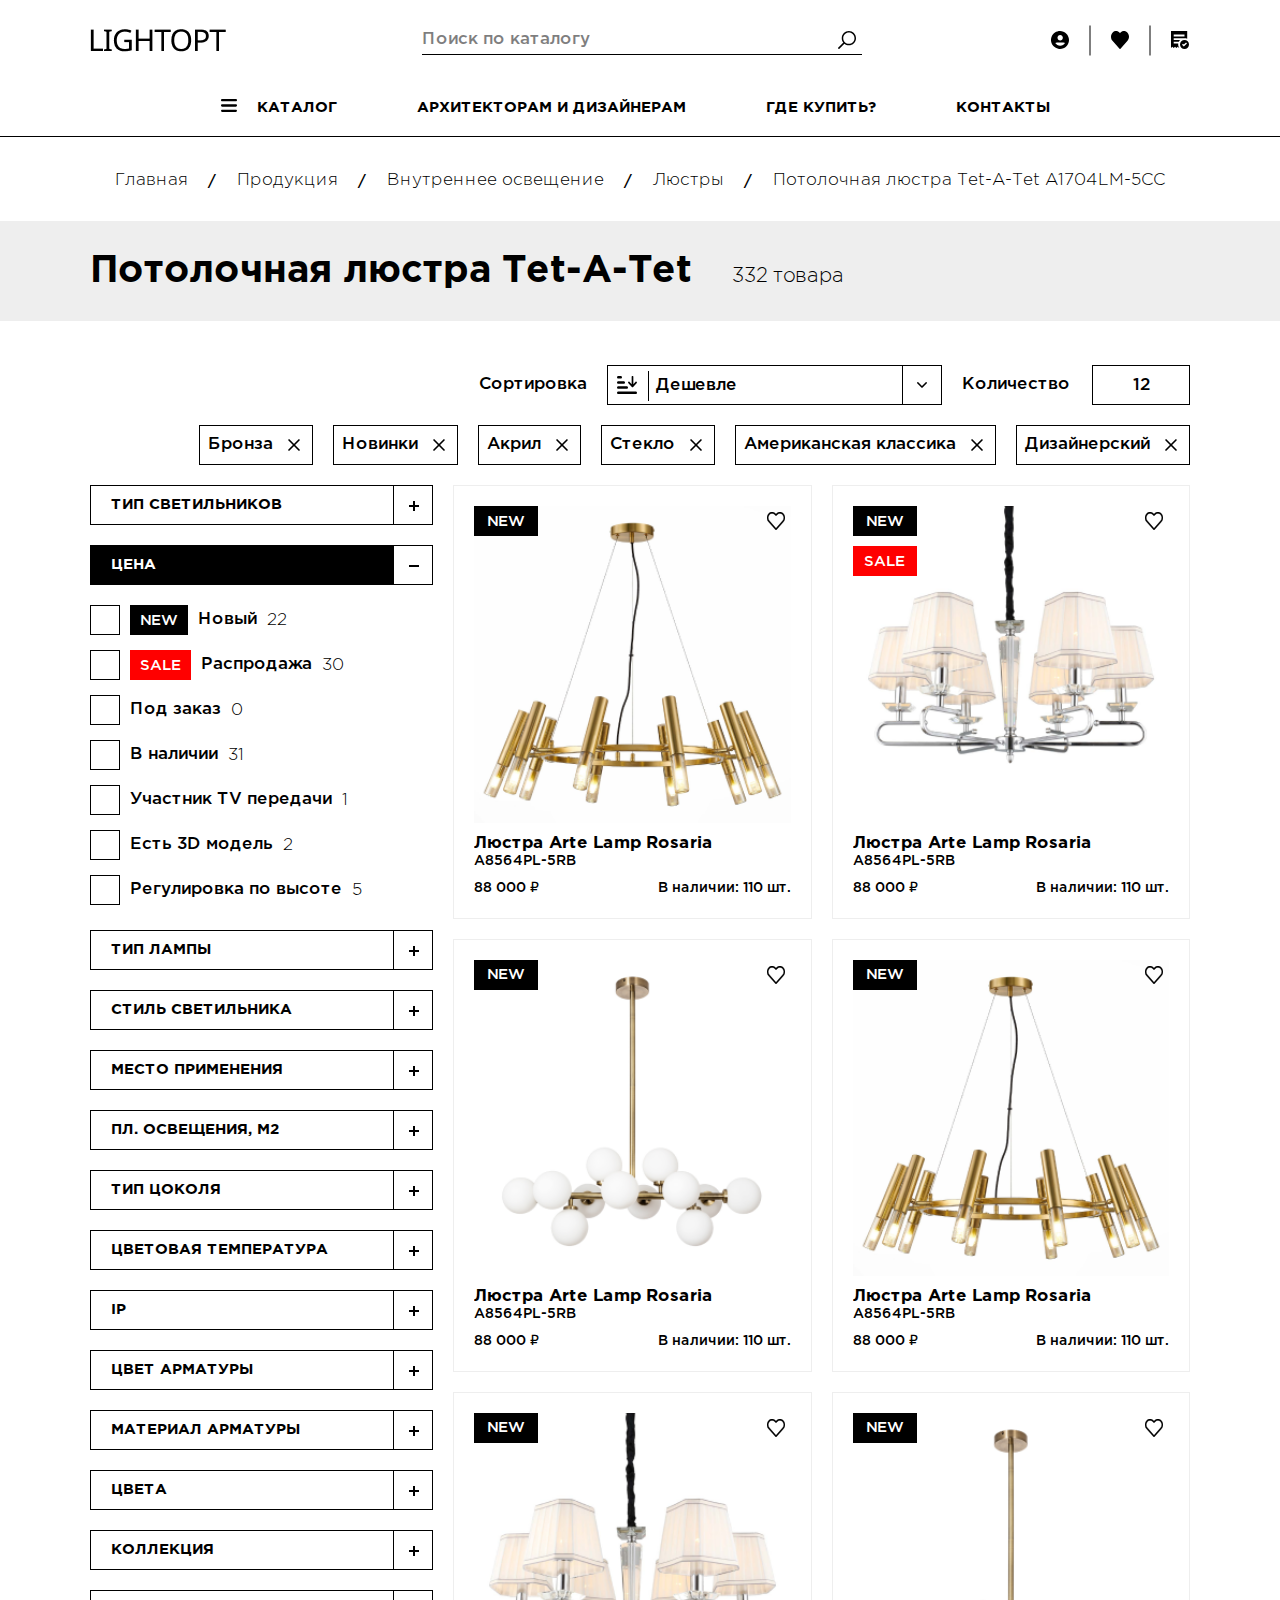
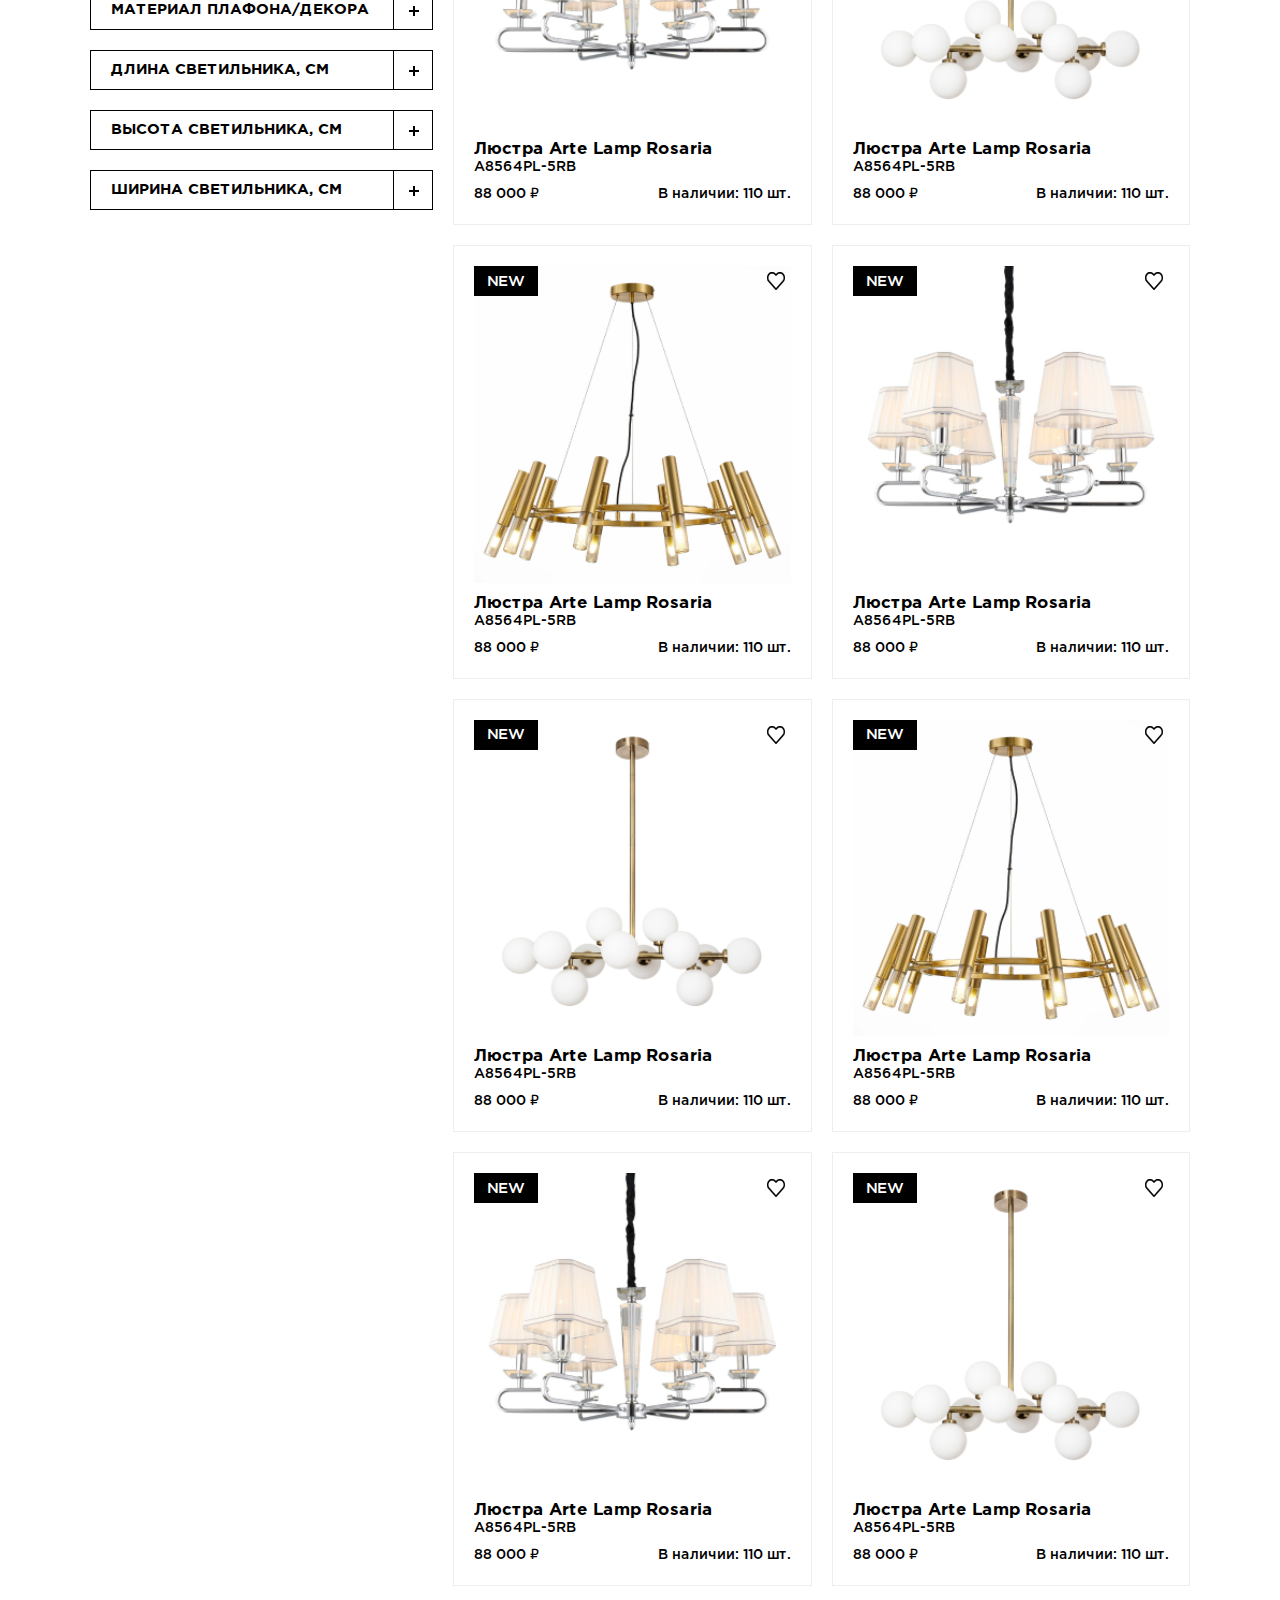
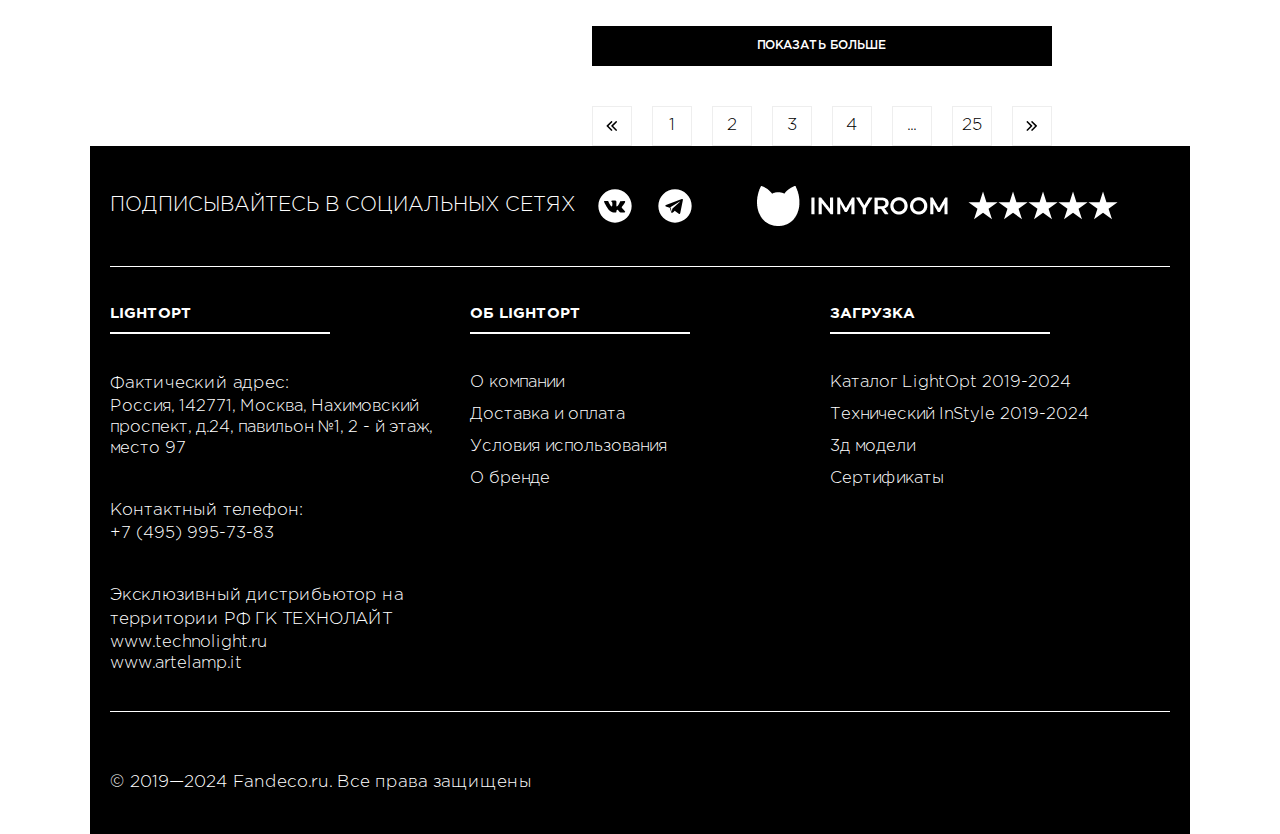
==== commit 05b3f6c6: "Add files via upload" ====
--- a/index.html
+++ b/index.html
@@ -1584,22 +1584,70 @@
       </section>
     </main>
     <footer class="footer" id="footer">
-      <div class="footer-container">
-        <div class="footer__btn_wrap">
-          <button class="footer__btn footer-home btn-reset"></button>
-          <span class="footer__text">Главная</span>
-        </div>
-        <div class="footer__btn_wrap">
-          <button class="footer__btn footer-search btn-reset"></button>
-          <span class="footer__text">Поиск</span>
-        </div>
-        <div class="footer__btn_wrap">
-          <button class="footer__btn footer-order btn-reset"></button>
-          <span class="footer__text">Заказы</span>
-        </div>
-        <div class="footer__btn_wrap">
-          <button class="footer__btn footer-acc btn-reset"></button>
-          <span class="footer__text">Аккаунт</span>
+      <div class="container">
+        <div class="footer__content">
+          <div class="footer__top">
+            <div class="footer__top_info">
+              <h2 class="footer__top_title">ПОДПИСЫВАЙТЕСЬ В СОЦИАЛЬНЫХ СЕТЯХ</h2>
+              <div class="footer__top_btns">
+                <div class="footer__top_btn footer__top_btn-vk"></div>
+                <div class="footer__top_btn footer__top_btn-tg"></div>
+              </div>
+            </div>
+            <div class="footer__top_logo">
+              <a href="#!"><img src="img/InMyRoom.png" /></a>
+              <div class="footer__top_logo-rates">
+                <div class="footer__top_logo-star"></div>
+                <div class="footer__top_logo-star"></div>
+                <div class="footer__top_logo-star"></div>
+                <div class="footer__top_logo-star"></div>
+                <div class="footer__top_logo-star"></div>
+              </div>
+            </div>
+          </div>
+          <div class="footer__body">
+            <div class="footer__column">
+              <h3 class="footer__column_title">LightOpt</h3>
+              <ul class="footer__column_list footer__column_list--address">
+                <li class="footer__column_item">
+                  <address>
+                    <div class="footer__column_subtitle">Фактический адрес:</div>
+                    <a class="footer__column_link">Россия, 142771, Москва, Нахимовский проспект, д.24, павильон №1, 2 - й этаж, место 97</a>
+                  </address>
+                </li>
+                <li class="footer__column_item">
+                  <div class="footer__column_subtitle">Контактный телефон:</div>
+                  <a class="footer__column_link" href="tel:+74959957383">+7 (495) 995-73-83</a>
+                </li>
+                <li class="footer__column_item">
+                  <div class="footer__column_subtitle">Эксклюзивный дистрибьютор на территории РФ ГК ТЕХНОЛАЙТ</div>
+                  <a class="footer__column_link" href="#!">www.technolight.ru</a>
+                  <a class="footer__column_link" href="#">www.artelamp.it</a>
+                </li>
+              </ul>
+            </div>
+            <div class="footer__column">
+              <h3 class="footer__column_title">ОБ LightOpt</h3>
+              <ul class="footer__column_list">
+                <li class="footer__column_item"><a class="footer__column_link" href="#!">О компании</a></li>
+                <li class="footer__column_item"><a class="footer__column_link" href="#!">Доставка и оплата</a></li>
+                <li class="footer__column_item"><a class="footer__column_link" href="#!">Условия использования</a></li>
+                <li class="footer__column_item"><a class="footer__column_link" href="#!">О бренде</a></li>
+              </ul>
+            </div>
+            <div class="footer__column">
+              <h3 class="footer__column_title">ЗАГРУЗКА</h3>
+              <ul class="footer__column_list">
+                <li class="footer__column_item"><a class="footer__column_link" href="#!">Каталог LightOpt 2019-2024</a></li>
+                <li class="footer__column_item"><a class="footer__column_link" href="#!">Технический InStyle 2019-2024</a></li>
+                <li class="footer__column_item"><a class="footer__column_link" href="#!">3д модели</a></li>
+                <li class="footer__column_item"><a class="footer__column_link" href="#!">Сертификаты</a></li>
+              </ul>
+            </div>
+          </div>
+          <div class="footer__bottom">
+            <div class="footer__bottom_text">&copy; 2019—2024 Fandeco.ru. Все права защищены</div>
+          </div>
         </div>
       </div>
     </footer>
--- a/css/main.min.css
+++ b/css/main.min.css
@@ -1 +1 @@
-@import"https://fonts.googleapis.com/css2?family=Open+Sans:wght@300;400;600;700;800&display=swap";@font-face{font-family:"GothamPro";src:url("../fonts/GothamPro-Medium.woff2") format("woff2");font-style:normal;font-weight:400;font-display:swap}@font-face{font-family:"GothamPro";src:url("../fonts/GothamPro-Bold.woff2") format("woff2");font-style:normal;font-weight:700;font-display:swap}@font-face{font-family:"GothamPro";src:url("../fonts/GothamPro-Light.woff2") format("woff2");font-style:normal;font-weight:300;font-display:swap}@font-face{font-family:"GothamPro";src:url("../fonts/GothamPro-Italic.woff2") format("woff2");font-style:italic;font-weight:400;font-display:swap}:root{--base-transition: all .1s linear;--synth-transition: all 1s cubic-bezier(0.16, 1, 0.3, 1);--synth-timing-func: cubic-bezier(0.16, 1, 0.3, 1);--font-family-secondary: "Open Sans", sans-serif;--font-family: "GothamPro", sans-serif;--color-font-primary: #000;--color-font-secondary: #787878;--color-black: #000;--color-white: #fff;--color-red: #f00;--color-grey: #eee;--color-grey-sec: #b1b1b1}*,*:before,*:after{outline:none !important;-webkit-box-sizing:border-box;box-sizing:border-box;text-decoration:none}html{-webkit-text-size-adjust:none;-ms-touch-action:manipulation;touch-action:manipulation}input[type=text]::-ms-clear{display:none}input[type=password]::-ms-reveal{display:none}body,html{height:100%;scroll-behavior:smooth}body{display:-webkit-box;display:-ms-flexbox;display:flex;-webkit-box-orient:vertical;-webkit-box-direction:normal;-ms-flex-direction:column;flex-direction:column;-webkit-box-pack:justify;-ms-flex-pack:justify;justify-content:space-between;margin:0;padding:0;overflow-x:hidden;font-family:"GothamPro";font-size:17px;font-weight:normal;font-style:normal;letter-spacing:normal}body.modal-open{overflow:hidden}#header,#footer{-webkit-box-flex:0;-ms-flex:none;flex:none}#main{-webkit-box-flex:1;-ms-flex:1 0 auto;flex:1 0 auto}a{text-decoration:none;color:var(--color-black)}ul{list-style:none;padding:0}img{display:block;max-width:100%}img::before{content:"";position:absolute;display:block;top:0;left:0;height:100%;width:100%;z-index:3;background-color:#fff}.btn-reset{border:none;background:rgba(0,0,0,0);cursor:pointer}.container{width:100%;margin:0 auto;padding:0px 10px}@media(min-width: 576px){.container{max-width:540px}}@media(min-width: 768px){.container{max-width:720px;padding:0px 20px}}@media(min-width: 992px){.container{max-width:960px}}@media(min-width: 1200px){.container{max-width:1140px}}@media(min-width: 1440px){.container{max-width:1440px}}.default-btn{padding:0;display:-webkit-box;display:-ms-flexbox;display:flex;-webkit-box-align:center;-ms-flex-align:center;align-items:center;font-weight:400;line-height:1.3;color:var(--color-black);background-color:var(--color-white);border:none;outline:none;cursor:pointer;border:1px solid var(--color-black)}.default-btn:hover{opacity:.7}.btn--white{color:var(--color-black);background-color:var(--color-white)}.btn--white:hover{background-color:var(--color-grey-sec)}.badge{display:-webkit-box;display:-ms-flexbox;display:flex;-webkit-box-pack:center;-ms-flex-pack:center;justify-content:center;-webkit-box-align:center;-ms-flex-align:center;align-items:center;text-transform:uppercase;width:auto;height:30px;font-size:15px;padding:7.5px 10px;z-index:4}.badge--black{background-color:var(--color-black);color:var(--color-white)}.badge--red{background-color:var(--color-red);color:var(--color-white)}.content{display:-webkit-box;display:-ms-flexbox;display:flex;-webkit-box-pack:justify;-ms-flex-pack:justify;justify-content:space-between;gap:20px;background:#add8e6}.sidebar{display:none;-ms-flex-negative:0;flex-shrink:0;width:calc((100% - 20px)*.25);background:#f08080}@media(min-width: 992px){.sidebar{display:block}}.cards_list{display:-webkit-box;display:-ms-flexbox;display:flex;-ms-flex-wrap:wrap;flex-wrap:wrap;gap:10px;width:100%;height:auto;background:#90ee90}@media(min-width: 768px){.cards_list{gap:20px}}.cards_item{display:block;width:100%;height:auto;background:#ffa07a}@media(min-width: 576px){.cards_item{width:calc((100% - 10px)/2)}}@media(min-width: 768px){.cards_item{width:calc((100% - 40px)/3)}}.header{-webkit-box-shadow:0px 1px 0px 0px var(--color-grey-sec);box-shadow:0px 1px 0px 0px var(--color-grey-sec)}@media(min-width: 1200px){.header{-webkit-box-shadow:0px 1px 0px 0px var(--color-font-primary);box-shadow:0px 1px 0px 0px var(--color-font-primary)}}.header-info{display:-webkit-box;display:-ms-flexbox;display:flex;-webkit-box-align:center;-ms-flex-align:center;align-items:center;-webkit-box-pack:justify;-ms-flex-pack:justify;justify-content:space-between;position:relative;padding:10px}@media(min-width: 1200px){.header-info{-webkit-box-shadow:none;box-shadow:none}}@media(min-width: 768px){.header-info{padding:20px 0px}}.header-info__logo{display:-webkit-box;display:-ms-flexbox;display:flex;-ms-flex-negative:0;flex-shrink:0;-webkit-box-align:center;-ms-flex-align:center;align-items:center;-webkit-box-pack:start;-ms-flex-pack:start;justify-content:flex-start;position:relative;width:83px;height:34px}@media(min-width: 768px){.header-info__logo{height:40px;width:144px}}.header-info__search{display:none;-webkit-box-pack:justify;-ms-flex-pack:justify;justify-content:space-between;-webkit-box-align:center;-ms-flex-align:center;align-items:center;width:100%;max-width:440px;height:30px;gap:10px;-webkit-box-shadow:inset 0 -1px 0 0 var(--color-font-primary);box-shadow:inset 0 -1px 0 0 var(--color-font-primary)}@media(min-width: 1200px){.header-info__search{display:-webkit-box;display:-ms-flexbox;display:flex}}.header-info__search .header-info__menu-search{-ms-flex-negative:0;flex-shrink:0;width:30px;height:30px;background:rgba(0,0,0,0) no-repeat center;background-image:url([data-uri])}.header-info__input-text{display:-webkit-box;display:-ms-flexbox;display:flex;-webkit-box-align:center;-ms-flex-align:center;align-items:center;border:none;padding:0;margin:0;width:100%;height:100%;background:rgba(0,0,0,0);font-size:17px;overflow:hidden;text-overflow:ellipsis;white-space:nowrap;-webkit-box-sizing:border-box;box-sizing:border-box;cursor:pointer}.header-info__input-text::-webkit-input-placeholder{color:var(--color-black);opacity:.5}.header-info__input-text::-moz-placeholder{color:var(--color-black);opacity:.5}.header-info__input-text:-ms-input-placeholder{color:var(--color-black);opacity:.5}.header-info__input-text::-ms-input-placeholder{color:var(--color-black);opacity:.5}.header-info__input-text::placeholder{color:var(--color-black);opacity:.5}.header-info__menu{display:-webkit-box;display:-ms-flexbox;display:flex;-ms-flex-negative:0;flex-shrink:0;-webkit-box-align:center;-ms-flex-align:center;align-items:center;gap:5px}@media(min-width: 768px){.header-info__menu{gap:20px}}.header-info__menu-item{display:-webkit-box;display:-ms-flexbox;display:flex;-webkit-box-align:center;-ms-flex-align:center;align-items:center;gap:5px}@media(min-width: 768px){.header-info__menu-item{gap:20px}}.header-info__menu-item:has(.header-info__menu--order){display:none}@media(min-width: 1200px){.header-info__menu-item:has(.header-info__menu--order){display:-webkit-box;display:-ms-flexbox;display:flex}}@media(min-width: 1200px){.header-info__menu-item:has(.header-info__menu--burger){display:none}}.header-info__menu-item::before{content:"";display:inline-block;position:relative;height:29px;width:0px;-webkit-box-shadow:0px 0px 0px .5px var(--color-font-primary);box-shadow:0px 0px 0px .5px var(--color-font-primary)}.header-info__menu-item:first-of-type::before{display:none}.header-info__menu--acc{background-image:url("[data-uri]")}.header-info__menu--favorites{background-image:url([data-uri])}.header-info__menu--order{background-image:url([data-uri])}.header-info__menu--burger{background-image:url([data-uri])}.header-info__btn{padding:0;margin:0;width:40px;height:auto;aspect-ratio:1/1;background-position:center;background-repeat:no-repeat}@media(min-width: 768px){.header-info__btn{width:20px}}.nav{display:none}@media(min-width: 1200px){.nav{display:block;padding:10px 0}}.nav__list{display:-webkit-box;display:-ms-flexbox;display:flex;-webkit-box-align:center;-ms-flex-align:center;align-items:center;-webkit-box-pack:center;-ms-flex-pack:center;justify-content:center;gap:60px}.nav__item{display:-webkit-box;display:-ms-flexbox;display:flex;-webkit-box-align:center;-ms-flex-align:center;align-items:center;-webkit-column-gap:10px;-moz-column-gap:10px;column-gap:10px;position:relative}.nav__item:first-of-type::before{content:"";display:-webkit-box;display:-ms-flexbox;display:flex;-webkit-box-align:center;-ms-flex-align:center;align-items:center;position:relative;width:16px;height:18px;background-image:url([data-uri]);background-position:center;background-repeat:no-repeat;cursor:pointer}.nav .nav__link{position:relative;text-transform:uppercase;font-size:15px;font-weight:700;line-height:16px;padding:10px}.nav .nav__link::after{content:"";display:block;position:absolute;bottom:-15.5px;left:50%;-webkit-transform:translateX(-50%) scale(0);transform:translateX(-50%) scale(0);width:10px;height:10px;background:var(--color-red);border-radius:50%;opacity:0;-webkit-transition:all .1s linear;transition:all .1s linear}@media(hover: hover)and (pointer: fine){.nav .nav__link:hover::after{-webkit-transform:translateX(-50%) scale(1);transform:translateX(-50%) scale(1);opacity:1}}.footer-container{max-width:1440px;height:56px;display:-webkit-box;display:-ms-flexbox;display:flex;-webkit-box-pack:justify;-ms-flex-pack:justify;justify-content:space-between;-webkit-box-align:center;-ms-flex-align:center;align-items:center;margin:0 auto}@media(min-width: 576px){.footer-container{display:none}}.footer-container .footer__btn{background-position:center;background-repeat:no-repeat;padding:10px 17px}.footer-container .footer__btn_wrap{display:-webkit-box;display:-ms-flexbox;display:flex;-webkit-box-orient:vertical;-webkit-box-direction:normal;-ms-flex-direction:column;flex-direction:column;padding:10px 17px;min-width:80px;cursor:pointer}.footer-container .footer-home{background-image:url(../img/home-mobile-footer.svg)}.footer-container .footer-search{background-image:url(../img/search-mobile-footer.svg)}.footer-container .footer-order{background-image:url(../img/order.svg)}.footer-container .footer-acc{background-image:url(../img/account-mobile-footer.svg)}.footer-container .footer__text{padding-top:5px;font-size:11px;text-align:center}.main-title{display:-webkit-box;display:-ms-flexbox;display:flex;-webkit-box-orient:vertical;-webkit-box-direction:normal;-ms-flex-direction:column;flex-direction:column;gap:10px;position:relative;padding-top:10px;padding-bottom:10px}.main-title::after{content:"";display:block;position:absolute;z-index:-1;top:0;left:50%;width:100vw;height:100%;background-color:var(--color-grey);-webkit-transform:translateX(-50%);transform:translateX(-50%)}@media(min-width: 992px){.main-title{-webkit-box-orient:horizontal;-webkit-box-direction:normal;-ms-flex-direction:row;flex-direction:row;-webkit-box-align:baseline;-ms-flex-align:baseline;align-items:baseline;-webkit-column-gap:40px;-moz-column-gap:40px;column-gap:40px;padding:29px 20px}}.main-title__title{margin:0;font-size:20px;line-height:19px;font-weight:400}@media(min-width: 992px){.main-title__title{font-size:38px;line-height:42px;font-weight:700}}.main-title__text-count{font-weight:300;font-size:20px;line-height:19px}.catalog{margin-top:20px}@media(min-width: 1200px){.catalog{margin-top:44px}}.catalog-content{display:-webkit-box;display:-ms-flexbox;display:flex;-webkit-box-pack:justify;-ms-flex-pack:justify;justify-content:space-between;-webkit-box-orient:vertical;-webkit-box-direction:normal;-ms-flex-direction:column;flex-direction:column;gap:20px}@media(min-width: 1200px){.catalog-content{-webkit-box-orient:horizontal;-webkit-box-direction:normal;-ms-flex-direction:row;flex-direction:row;margin-top:20px}}.catalog-sort{width:100%;display:-webkit-box;display:-ms-flexbox;display:flex;-webkit-box-orient:vertical;-webkit-box-direction:normal;-ms-flex-direction:column;flex-direction:column}@media(min-width: 1200px){.catalog-sort{-webkit-box-pack:end;-ms-flex-pack:end;justify-content:flex-end}}.catalog-sort .sort{display:-webkit-box;display:-ms-flexbox;display:flex;-webkit-box-orient:horizontal;-webkit-box-direction:reverse;-ms-flex-direction:row-reverse;flex-direction:row-reverse;-webkit-box-pack:end;-ms-flex-pack:end;justify-content:flex-end;-webkit-box-align:center;-ms-flex-align:center;align-items:center;row-gap:20px;-webkit-column-gap:10px;-moz-column-gap:10px;column-gap:10px}@media(min-width: 768px){.catalog-sort .sort{-webkit-box-orient:horizontal;-webkit-box-direction:normal;-ms-flex-direction:row;flex-direction:row;-webkit-column-gap:20px;-moz-column-gap:20px;column-gap:20px}}.catalog-sort .sort__filter-btn{display:block;width:100%;height:40px;font-size:12px;text-align:center;text-transform:uppercase;border:1px solid #000}@media(min-width: 768px){.catalog-sort .sort__filter-btn{width:49%;font-size:17px;text-transform:capitalize}}@media(min-width: 1200px){.catalog-sort .sort__filter-btn{display:none}}.catalog-sort .sort__select{display:-webkit-box;display:-ms-flexbox;display:flex;-webkit-box-align:center;-ms-flex-align:center;align-items:center;-webkit-box-pack:end;-ms-flex-pack:end;justify-content:flex-end;gap:20px;line-height:22px}.catalog-sort .sort__select-title{display:none}@media(min-width: 1200px){.catalog-sort .sort__select-title{display:block}}.catalog-sort .sort__select-wrap{display:-webkit-box;display:-ms-flexbox;display:flex;-webkit-box-align:center;-ms-flex-align:center;align-items:center;cursor:pointer}.catalog-sort .sort__select-top{min-width:40px}@media(min-width: 768px){.catalog-sort .sort__select-top{min-width:335px}}.catalog-sort .sort__select-icon,.catalog-sort .sort__select-open,.catalog-sort .sort__select-icon--name{display:block;min-width:40px;height:38px;-ms-flex-negative:0;flex-shrink:0;font-size:17px;font-weight:700;line-height:20px;text-align:center}.catalog-sort .sort__select-icon{background:no-repeat center url([data-uri]);min-width:38px;min-height:38px}.catalog-sort .sort__select-icon--name{background:center no-repeat url([data-uri]);background-size:20px}.catalog-sort .sort__select-icon--expensive{background:center no-repeat url([data-uri])}.catalog-sort .sort__select-icon::after{content:"";position:relative;display:none;left:40px;height:30px;top:5px;width:1px;background:var(--color-font-primary);z-index:2}@media(min-width: 768px){.catalog-sort .sort__select-icon::after{display:block}}.catalog-sort .sort__select-open{background:no-repeat center url([data-uri]);min-width:39px;min-height:38px;display:none}@media(min-width: 768px){.catalog-sort .sort__select-open{display:block}}.catalog-sort .sort__select-open::before{content:"";position:relative;display:block;left:0;height:38px;top:0px;width:1px;background:var(--color-font-primary);z-index:2}.catalog-sort .sort__quantity{display:none;-webkit-box-align:center;-ms-flex-align:center;align-items:center;-webkit-box-pack:justify;-ms-flex-pack:justify;justify-content:space-between;gap:22px;width:auto;padding:0;height:40px;font-size:17px;line-height:22px}@media(min-width: 768px){.catalog-sort .sort__quantity{display:-webkit-box;display:-ms-flexbox;display:flex}}.catalog-sort .sort__quantity-text{display:none}@media(min-width: 1200px){.catalog-sort .sort__quantity-text{display:block}}.catalog-sort .sort__quantity-top{min-width:98px}.catalog-sort .sort-tags{width:100%;min-height:40px;display:none;-webkit-box-pack:end;-ms-flex-pack:end;justify-content:flex-end;-ms-flex-wrap:wrap;flex-wrap:wrap;-webkit-column-gap:20px;-moz-column-gap:20px;column-gap:20px;row-gap:10px;margin-top:20px}@media(min-width: 1200px){.catalog-sort .sort-tags{display:-webkit-box;display:-ms-flexbox;display:flex}}.catalog-sort .sort-tags__btn{padding:8px;gap:11px}.catalog-sort .sort-tags__btn--close{display:block;width:20px;height:20px;background:no-repeat center url([data-uri])}.custom-select{position:relative;cursor:pointer}.custom-select__top{display:-webkit-box;display:-ms-flexbox;display:flex;-webkit-box-pack:center;-ms-flex-pack:center;justify-content:center;width:100%;height:40px;line-height:40px;text-align:center;border:1px solid var(--color-font-primary);cursor:pointer}.custom-select__value--sort{width:100%;display:none;text-align:left;padding-left:10px}@media(min-width: 768px){.custom-select__value--sort{display:block}}.custom-select__drop{display:none;position:absolute;width:100%;min-width:300px;left:0;top:125%;z-index:9;background:var(--color-white);border:1px solid var(--color-font-primary);text-align:center}.custom-select__drop--quantity{max-width:98px;min-width:98px}.custom-select__item{display:-webkit-box;display:-ms-flexbox;display:flex;-webkit-box-align:center;-ms-flex-align:center;align-items:center;-webkit-box-pack:center;-ms-flex-pack:center;justify-content:center;min-height:38px}.custom-select__item--sort{-webkit-box-pack:start;-ms-flex-pack:start;justify-content:flex-start;-webkit-column-gap:10px;-moz-column-gap:10px;column-gap:10px}.custom-select__item:hover{background-color:var(--color-font-secondary)}.custom-select__item:not(:last-of-type){border-bottom:1px dotted var(--color-font-secondary)}.custom-select__option{width:100%;line-height:38px}.custom-select__option--sort{text-align:left}.custom-select--open .custom-select__drop{display:block}.catalog-filters{display:-webkit-box;display:-ms-flexbox;display:flex;-webkit-box-orient:vertical;-webkit-box-direction:normal;-ms-flex-direction:column;flex-direction:column;-ms-flex-negative:0;flex-shrink:0;width:100%;gap:20px}@media(min-width: 1200px){.catalog-filters{margin-top:0;display:-webkit-box;display:-ms-flexbox;display:flex;gap:20px;width:calc((100% - 60px)*.33)}}@media(min-width: 1440px){.catalog-filters{width:calc((100% - 60px)*.25)}}.catalog-filters--mobile{display:none;-webkit-box-align:center;-ms-flex-align:center;align-items:center;gap:10px;width:100%}@media(min-width: 1200px){.catalog-filters--mobile{display:block}}.catalog-filters--mobile .sort__icon_hidden{display:block;width:100%;min-width:40px;max-width:40px;height:40px;padding:0;background-image:url([data-uri]);background-position:center;background-repeat:no-repeat;border:1px solid #000}.catalog-filters--mobile .catalog-filters__btn{display:block;width:40%;height:40px;font-size:12px;text-align:center;text-transform:uppercase;border:1px solid #000}.catalog-filters .catalog-filter{display:none;width:100%}.catalog-filters .catalog-filter:first-of-type{margin-top:20px}@media(min-width: 1200px){.catalog-filters .catalog-filter:first-of-type{margin-top:0}}@media(min-width: 1200px){.catalog-filters .catalog-filter{display:block}}.catalog-filters .catalog-filter__top{display:-webkit-box;display:-ms-flexbox;display:flex;height:40px;-webkit-box-align:center;-ms-flex-align:center;align-items:center;border:1px solid #000;position:relative}.catalog-filters .catalog-filter__top:hover{background-color:var(--color-grey-sec)}.catalog-filters .catalog-filter__title{width:100%;height:40px;margin:0;padding:10.5px 10px;display:inline-block;font-weight:700;font-size:15px;line-height:17px;text-transform:uppercase;border-right:1px solid #000;cursor:pointer;position:relative;overflow:hidden;white-space:nowrap;-webkit-transition:all .3s;transition:all .3s}@media(min-width: 1200px){.catalog-filters .catalog-filter__title{padding:10.5px 20px}}.catalog-filters .catalog-filter__title--active{background-color:var(--color-black);color:var(--color-white)}.catalog-filters .catalog-filter__toggle{display:block;width:38px;height:38px;-ms-flex-negative:0;flex-shrink:0;position:relative;font-size:17px;font-weight:700;line-height:20px;text-align:center;cursor:pointer;-webkit-user-select:none;-moz-user-select:none;-ms-user-select:none;user-select:none}.catalog-filters .catalog-filter__toggle::after{content:"";position:absolute;width:10px;height:2px;left:50%;top:50%;-webkit-transform:translateX(-40%);transform:translateX(-40%);background-color:var(--color-font-primary)}.catalog-filters .catalog-filter__toggle::before{content:"";position:absolute;width:2px;height:10px;left:50%;top:50%;-webkit-transform:translateY(-40%);transform:translateY(-40%);background-color:var(--color-font-primary)}.catalog-filters .catalog-filter__bottom{display:none;margin-top:20px;padding-bottom:5px}.catalog-filters .catalog-filter--show{display:block}.catalog-filters .catalog-filter--open .catalog-filter__bottom{display:block}.catalog-filters .catalog-filter--open .catalog-filter__toggle::before{display:none}.catalog-filters .catalog-filter__list{display:-webkit-box;display:-ms-flexbox;display:flex;-webkit-box-orient:vertical;-webkit-box-direction:normal;-ms-flex-direction:column;flex-direction:column;gap:15px}.catalog-filters .catalog-filter__item{position:relative}.custom-checkbox{display:-webkit-box;display:-ms-flexbox;display:flex;-webkit-box-align:center;-ms-flex-align:center;align-items:center;gap:10px;-webkit-user-select:none;-moz-user-select:none;-ms-user-select:none;user-select:none;cursor:pointer}.custom-checkbox::before{content:"";position:relative;left:0;top:0;border:1px solid var(--color-black);width:30px;height:30px}.custom-checkbox::after{display:none;content:"";height:30px;width:30px;position:absolute;background:center no-repeat url([data-uri])}.custom-checkbox--active::after{display:block}.custom-checkbox__text{position:relative;font-size:17px;line-height:22px;-webkit-transition:all .3s;transition:all .3s}.custom-checkbox__text:hover{-webkit-box-shadow:0px 1px 0px 0px #000;box-shadow:0px 1px 0px 0px #000}.custom-checkbox__input{display:none;width:30px;height:30px;cursor:pointer}.custom-checkbox__quantity{font-weight:300}.catalog-grid__list{display:-webkit-box;display:-ms-flexbox;display:flex;-ms-flex-wrap:wrap;flex-wrap:wrap;gap:10px;width:100%;height:100%;-webkit-box-pack:center;-ms-flex-pack:center;justify-content:center}@media(min-width: 992px){.catalog-grid__list{-webkit-column-gap:20px;-moz-column-gap:20px;column-gap:20px;row-gap:20px}}.catalog-grid__list .catalog-grid__item{display:block;width:100%;height:auto}.catalog-grid__list .catalog-grid__item:nth-child(3n+4){margin-top:10px}@media(min-width: 576px){.catalog-grid__list .catalog-grid__item:nth-child(3n+4){margin-top:0}}@media(min-width: 576px){.catalog-grid__list .catalog-grid__item{width:calc((100% - 10px)/2)}}@media(min-width: 992px){.catalog-grid__list .catalog-grid__item{width:calc((100% - 20px)/2)}}@media(min-width: 1200px){.catalog-grid__list .catalog-grid__item{width:calc((100% - 20px)/2)}}@media(min-width: 1440px){.catalog-grid__list .catalog-grid__item{width:calc((100% - 40px)/3)}}.product{display:-webkit-box;display:-ms-flexbox;display:flex;position:relative;border:1px solid var(--color-grey);-webkit-column-gap:10px;-moz-column-gap:10px;column-gap:10px;padding:9px;height:100%}@media(min-width: 1200px){.product{-webkit-box-orient:vertical;-webkit-box-direction:normal;-ms-flex-direction:column;flex-direction:column;row-gap:10px;padding:20px}}.product .badge-wrap{position:absolute;display:-webkit-box;display:-ms-flexbox;display:flex;-webkit-box-orient:vertical;-webkit-box-direction:normal;-ms-flex-direction:column;flex-direction:column;row-gap:10px;width:18%;height:40%}.product__badge{display:-webkit-box;display:-ms-flexbox;display:flex;-webkit-box-pack:center;-ms-flex-pack:center;justify-content:center;-webkit-box-align:center;-ms-flex-align:center;align-items:center;text-transform:uppercase;width:auto;height:18px;font-size:12px;padding:4px 5px;z-index:8}@media(min-width: 768px){.product__badge{height:30px;font-size:15px;padding:7.5px 10px}}.product__favorite{display:none;position:absolute;background-image:url([data-uri]);background-position:center;background-repeat:no-repeat;z-index:4;cursor:pointer;-webkit-transition:all .2s;transition:all .2s}@media(min-width: 1200px){.product__favorite{display:block;width:18px;height:18px;right:26px;top:26px}}.product__favorite:hover{background-image:url([data-uri]);-webkit-transform:scale(1.3);transform:scale(1.3)}.product__image{display:-webkit-box;display:-ms-flexbox;display:flex;-webkit-box-orient:vertical;-webkit-box-direction:normal;-ms-flex-direction:column;flex-direction:column;-webkit-box-align:center;-ms-flex-align:center;align-items:center;position:relative}.product__image--list{width:100%;display:-webkit-box;display:-ms-flexbox;display:flex;-webkit-box-orient:horizontal;-webkit-box-direction:normal;-ms-flex-direction:row;flex-direction:row;-webkit-box-align:center;-ms-flex-align:center;align-items:center;-webkit-box-pack:center;-ms-flex-pack:center;justify-content:center;-webkit-column-gap:20px;-moz-column-gap:20px;column-gap:20px}@media(min-width: 1200px){.product__image--list{display:none}}.product__image--item{position:relative;height:40px;min-width:40px;cursor:pointer;-webkit-transition:all .2s;transition:all .2s;z-index:4}.product__image--order{width:100%;height:100%;background:center no-repeat url([data-uri])}.product__image--favorite{width:100%;height:100%;background:center no-repeat url([data-uri])}.product__image--favorite::after{content:"";display:block;position:relative;left:106%;padding:0;width:28px;height:1px;-webkit-transform:rotate(90deg);transform:rotate(90deg);background-color:var(--color-font-primary)}@media(hover: hover)and (pointer: fine){.product__image--favorite:hover{background-image:url([data-uri]);background-size:20px}}.product__img{width:100%;height:auto;aspect-ratio:1/1}.product__img img{max-width:initial;max-height:initial;position:absolute;display:block;width:100%;-o-object-fit:contain;object-fit:contain}.product__info-wrap{display:-webkit-box;display:-ms-flexbox;display:flex;-webkit-box-orient:vertical;-webkit-box-direction:normal;-ms-flex-direction:column;flex-direction:column;-webkit-box-pack:justify;-ms-flex-pack:justify;justify-content:space-between}.product__info-titles{width:100%;display:-webkit-box;display:-ms-flexbox;display:flex;-webkit-box-orient:vertical;-webkit-box-direction:normal;-ms-flex-direction:column;flex-direction:column}.product__title{font-weight:700;line-height:21px;-webkit-transition:all .3s;transition:all .3s;display:-webkit-box;-webkit-line-clamp:3;-webkit-box-orient:vertical;overflow:hidden;text-overflow:ellipsis}.product__subtitle{font-size:11px;font-weight:400;line-height:14px;-webkit-transition:all .3s;transition:all .3s;display:-webkit-box;-webkit-line-clamp:2;-webkit-box-orient:vertical;overflow:hidden;text-overflow:ellipsis}@media(min-width: 1200px){.product__subtitle{font-size:14px}}.product__info-price{display:-webkit-box;display:-ms-flexbox;display:flex;-webkit-box-orient:vertical;-webkit-box-direction:normal;-ms-flex-direction:column;flex-direction:column;-webkit-box-align:start;-ms-flex-align:start;align-items:flex-start;-webkit-box-pack:justify;-ms-flex-pack:justify;justify-content:space-between}@media(min-width: 1200px){.product__info-price{-webkit-box-orient:horizontal;-webkit-box-direction:reverse;-ms-flex-direction:row-reverse;flex-direction:row-reverse;-webkit-box-pack:justify;-ms-flex-pack:justify;justify-content:space-between;margin-top:10px}}.product__quantity{font-size:11px;font-weight:400;line-height:18.5px}@media(min-width: 1200px){.product__quantity{font-weight:400;font-size:14px;line-height:20px}}.product__price{font-size:17px;font-weight:700;line-height:36px}@media(min-width: 1200px){.product__price{font-weight:400;font-size:14px;line-height:20px}}.pagination{width:100%;display:-webkit-box;display:-ms-flexbox;display:flex;-webkit-box-align:center;-ms-flex-align:center;align-items:center;-webkit-box-orient:vertical;-webkit-box-direction:normal;-ms-flex-direction:column;flex-direction:column;-webkit-box-pack:center;-ms-flex-pack:center;justify-content:center;margin-top:30px;padding:0 5px;gap:40px}@media(min-width: 1200px){.pagination{margin-top:20px}}.pagination__main-btn{width:100%;height:40px;display:inline-block;color:#fff;background-color:var(--color-font-primary);text-transform:uppercase;font-size:12px;cursor:pointer}@media(min-width: 768px){.pagination__main-btn{max-width:460px}}.pagination__btns{display:-webkit-box;display:-ms-flexbox;display:flex;-webkit-box-pack:center;-ms-flex-pack:center;justify-content:center;-webkit-box-align:center;-ms-flex-align:center;align-items:center;gap:10px}@media(min-width: 1200px){.pagination__btns{gap:20px;row-gap:10px;-ms-flex-wrap:wrap;flex-wrap:wrap}}.pagination .pagination-btn{min-width:40px;height:40px;border:1px solid var(--color-grey);font-weight:300}.pagination .pagination-btn:nth-of-type(4),.pagination .pagination-btn:nth-of-type(5){display:none}@media(min-width: 576px){.pagination .pagination-btn:nth-of-type(4),.pagination .pagination-btn:nth-of-type(5){display:block}}.pagination .pagination-btn--left{background:no-repeat center url([data-uri])}@media(hover: hover)and (pointer: fine){.pagination .pagination-btn--left:hover{background-color:var(--color-grey-sec)}}.pagination .pagination-btn--right{background:no-repeat center url([data-uri])}@media(hover: hover)and (pointer: fine){.pagination .pagination-btn--right:hover{background-color:var(--color-grey-sec)}}.spinner{display:none;position:fixed;z-index:1;top:50%;left:50%;-webkit-transform:translate(-50%, -60%);transform:translate(-50%, -60%);width:200px;height:200px;border-radius:50%;overflow:hidden;background:var(--color-background-accent-opacity);opacity:0;-webkit-transition:var(--synth-transition);transition:var(--synth-transition)}.spinner.display{display:block}.spinner.visible{opacity:1;-webkit-transform:translate(-50%, -50%);transform:translate(-50%, -50%)}.spinner__body{width:100%;height:100%;position:relative;-webkit-transform:translateZ(0) scale(1);transform:translateZ(0) scale(1);-webkit-backface-visibility:hidden;backface-visibility:hidden;-webkit-transform-origin:0 0;transform-origin:0 0}.spinner__item{position:absolute;width:40px;height:40px;border-radius:50%;top:80px;left:60px;-webkit-box-sizing:content-box;box-sizing:content-box}.spinner__item:nth-child(1){background:#000;-webkit-animation:spinner-body 1.25s linear infinite;animation:spinner-body 1.25s linear infinite;-webkit-animation-delay:-0.625s;animation-delay:-0.625s}.spinner__item:nth-child(2){background:#787878;-webkit-animation:spinner-body 1.25s linear infinite;animation:spinner-body 1.25s linear infinite;-webkit-animation-delay:0s;animation-delay:0s}.spinner__item:nth-child(3){background:#000;-webkit-animation:spinner-body-o 1.25s linear infinite;animation:spinner-body-o 1.25s linear infinite;-webkit-animation-delay:-0.625s;animation-delay:-0.625s}@-webkit-keyframes spinner-body-o{0%{opacity:1;-webkit-transform:translate(0, 0);transform:translate(0, 0)}49.99%{opacity:1;-webkit-transform:translate(40px, 0);transform:translate(40px, 0)}50%{opacity:0;-webkit-transform:translate(40px, 0);transform:translate(40px, 0)}100%{opacity:0;-webkit-transform:translate(0, 0);transform:translate(0, 0)}}@keyframes spinner-body-o{0%{opacity:1;-webkit-transform:translate(0, 0);transform:translate(0, 0)}49.99%{opacity:1;-webkit-transform:translate(40px, 0);transform:translate(40px, 0)}50%{opacity:0;-webkit-transform:translate(40px, 0);transform:translate(40px, 0)}100%{opacity:0;-webkit-transform:translate(0, 0);transform:translate(0, 0)}}@-webkit-keyframes spinner-body{0%{-webkit-transform:translate(0, 0);transform:translate(0, 0)}50%{-webkit-transform:translate(40px, 0);transform:translate(40px, 0)}100%{-webkit-transform:translate(0, 0);transform:translate(0, 0)}}@keyframes spinner-body{0%{-webkit-transform:translate(0, 0);transform:translate(0, 0)}50%{-webkit-transform:translate(40px, 0);transform:translate(40px, 0)}100%{-webkit-transform:translate(0, 0);transform:translate(0, 0)}}.breadcrumbs{margin-top:5px;padding:5px 0 10px 0;font-weight:400}@media(min-width: 992px){.breadcrumbs{padding:29px 0}}.breadcrumbs__list{display:-webkit-box;display:-ms-flexbox;display:flex;-webkit-box-align:center;-ms-flex-align:center;align-items:center;-webkit-box-pack:center;-ms-flex-pack:center;justify-content:center;-ms-flex-wrap:wrap;flex-wrap:wrap;-webkit-column-gap:10px;-moz-column-gap:10px;column-gap:10px;row-gap:0px}@media(min-width: 992px){.breadcrumbs__list{-webkit-column-gap:21px;-moz-column-gap:21px;column-gap:21px}}.breadcrumbs__item{display:-webkit-box;display:-ms-flexbox;display:flex;-webkit-box-align:center;-ms-flex-align:center;align-items:center;-ms-flex-wrap:nowrap;flex-wrap:nowrap;-webkit-column-gap:10px;-moz-column-gap:10px;column-gap:10px;position:relative;text-align:center}@media(min-width: 992px){.breadcrumbs__item{-webkit-column-gap:20px;-moz-column-gap:20px;column-gap:20px}}.breadcrumbs__item:has(a)::after{content:"/";position:relative;font-size:15px}.breadcrumbs__item a,.breadcrumbs__item span{font-size:14px;font-weight:300;line-height:20px;color:var(--color-black);-webkit-transition:color .1s linear;transition:color .1s linear}@media(min-width: 576px){.breadcrumbs__item a,.breadcrumbs__item span{font-size:17px;line-height:22px}}@media(hover: hover)and (pointer: fine){.breadcrumbs__item a:hover{color:var(--color-grey-sec)}}.card{margin-top:20px}@media(min-width: 1200px){.card{margin-top:34px}}.card-content{display:-webkit-box;display:-ms-flexbox;display:flex;-webkit-box-orient:vertical;-webkit-box-direction:normal;-ms-flex-direction:column;flex-direction:column;-webkit-box-pack:center;-ms-flex-pack:center;justify-content:center;row-gap:20px}.card-top{display:-webkit-box;display:-ms-flexbox;display:flex;-webkit-box-orient:vertical;-webkit-box-direction:normal;-ms-flex-direction:column;flex-direction:column;-webkit-column-gap:20px;-moz-column-gap:20px;column-gap:20px;row-gap:30px}@media(min-width: 768px){.card-top{-webkit-box-orient:horizontal;-webkit-box-direction:normal;-ms-flex-direction:row;flex-direction:row;-webkit-box-pack:justify;-ms-flex-pack:justify;justify-content:space-between}}.card-top__left{width:100%}.card-top__right{width:100%}@media(min-width: 1200px){.card-top__right{max-width:41%}}@media(min-width: 1200px){.card-top__right .custom-select{display:none}}.card-top__right .custom-select{position:relative;cursor:pointer}.card-top__right .custom-select__top{display:-webkit-box;display:-ms-flexbox;display:flex;-webkit-box-pack:center;-ms-flex-pack:center;justify-content:center;width:100%;height:40px;line-height:40px;text-align:center;border:1px solid var(--color-font-primary);cursor:pointer}.card-top__right .custom-select__value--sort{width:100%;display:none;text-align:left;padding-left:10px}@media(min-width: 768px){.card-top__right .custom-select__value--sort{display:block}}.card-top__right .custom-select__drop{display:none;position:absolute;width:100%;min-width:300px;left:0;top:125%;z-index:9;background:var(--color-white);border:1px solid var(--color-font-primary);text-align:center}.card-top__right .custom-select__drop--quantity{max-width:98px;min-width:98px}.card-top__right .custom-select__item{display:-webkit-box;display:-ms-flexbox;display:flex;-webkit-box-align:center;-ms-flex-align:center;align-items:center;-webkit-box-pack:center;-ms-flex-pack:center;justify-content:center;min-height:38px}.card-top__right .custom-select__item--sort{-webkit-box-pack:start;-ms-flex-pack:start;justify-content:flex-start;-webkit-column-gap:10px;-moz-column-gap:10px;column-gap:10px}.card-top__right .custom-select__item:hover{background-color:var(--color-font-secondary)}.card-top__right .custom-select__item:not(:last-of-type){border-bottom:1px dotted var(--color-font-secondary)}.card-top__right .custom-select__option{width:100%;line-height:38px}.card-top__right .custom-select__option--sort{text-align:left}.card-top__right .custom-select--open .custom-select__drop{display:block}.card-top__right .custom-select_open{background:no-repeat center url([data-uri]);min-width:39px;min-height:38px}.card-top__info{display:-webkit-box;display:-ms-flexbox;display:flex;-webkit-box-orient:vertical;-webkit-box-direction:normal;-ms-flex-direction:column;flex-direction:column;-webkit-box-align:start;-ms-flex-align:start;align-items:flex-start}@media(min-width: 1200px){.card-top__info{-webkit-box-pack:justify;-ms-flex-pack:justify;justify-content:space-between;-webkit-box-orient:horizontal;-webkit-box-direction:reverse;-ms-flex-direction:row-reverse;flex-direction:row-reverse}}.card-top__btns_list{width:100%;display:-webkit-box;display:-ms-flexbox;display:flex;-webkit-box-orient:horizontal;-webkit-box-direction:normal;-ms-flex-direction:row;flex-direction:row;-webkit-box-align:center;-ms-flex-align:center;align-items:center;-webkit-box-pack:start;-ms-flex-pack:start;justify-content:flex-start;-webkit-column-gap:10px;-moz-column-gap:10px;column-gap:10px}@media(min-width: 1200px){.card-top__btns_list{-webkit-column-gap:20px;-moz-column-gap:20px;column-gap:20px}}.card-top__btns_item{position:relative;height:40px;min-width:40px;cursor:pointer;-webkit-transition:all .2s;transition:all .2s;z-index:4}@media(min-width: 1200px){.card-top__btns_item{height:30px;max-width:30px;min-width:30px}}.card-top__btn_share{width:100%;height:100%;background:center no-repeat url([data-uri])}.card-top__btn_share::after{content:"";display:block;position:relative;left:94%;padding:0;width:28px;height:1px;-webkit-transform:rotate(90deg);transform:rotate(90deg);background-color:var(--color-font-primary)}.card-top__btn_favorite{width:100%;height:100%;background:center no-repeat url([data-uri])}.card-top__price{display:-webkit-box;display:-ms-flexbox;display:flex;-webkit-box-orient:vertical;-webkit-box-direction:normal;-ms-flex-direction:column;flex-direction:column;row-gap:20px;margin-top:20px}@media(min-width: 1200px){.card-top__price{margin-top:0}}.card-top__price_new,.card-top__price_old{display:-webkit-box;display:-ms-flexbox;display:flex;-webkit-box-orient:vertical;-webkit-box-direction:normal;-ms-flex-direction:column;flex-direction:column;row-gap:5px}@media(min-width: 1200px){.card-top__price_new,.card-top__price_old{row-gap:10px}}.card-top__price_old .card-top__price_value{font-size:20px;line-height:19px;font-weight:700}.card-top__price_title{font-weight:300;line-height:22px}.card-top__price_value{font-weight:700;font-size:15px;line-height:16.5px}@media(min-width: 1200px){.card-top__price_value{font-size:20px}}.card-top__quantity{display:-webkit-box;display:-ms-flexbox;display:flex;-webkit-box-orient:vertical;-webkit-box-direction:normal;-ms-flex-direction:column;flex-direction:column;row-gap:10px;margin-top:22px}@media(min-width: 1200px){.card-top__quantity{-webkit-box-orient:horizontal;-webkit-box-direction:reverse;-ms-flex-direction:row-reverse;flex-direction:row-reverse;-webkit-box-pack:justify;-ms-flex-pack:justify;justify-content:space-between;margin-top:52px;-webkit-box-align:end;-ms-flex-align:end;align-items:flex-end}}.card-top__quantity_changer{display:-webkit-box;display:-ms-flexbox;display:flex;-webkit-box-align:center;-ms-flex-align:center;align-items:center;-webkit-column-gap:10px;-moz-column-gap:10px;column-gap:10px;height:40px}.card-top__quantity_changer .changer__input{max-width:32px;padding:0;text-align:center;border:none;font-size:15px}@media(min-width: 1200px){.card-top__quantity_changer .changer__input{max-width:42px;font-weight:700;font-size:20px}}.card-top__quantity_changer .changer__btn{display:-webkit-box;display:-ms-flexbox;display:flex;-webkit-box-align:center;-ms-flex-align:center;align-items:center;-webkit-box-pack:center;-ms-flex-pack:center;justify-content:center;height:100%;min-width:40px;border:1px solid var(--color-font-primary);-webkit-user-select:none;-moz-user-select:none;-ms-user-select:none;user-select:none}.card-top__quantity_changer .changer__btn:hover{background-color:var(--color-grey-sec)}.card-top__quantity_changer .changer__btn_disabled{opacity:.5;pointer-events:none}.card-top__quantity_value{display:-webkit-box;display:-ms-flexbox;display:flex;-webkit-box-align:center;-ms-flex-align:center;align-items:center;-webkit-column-gap:10px;-moz-column-gap:10px;column-gap:10px}.card-top__quantity_value::before{content:"";display:block;background-color:#52c41a;position:relative;width:10px;height:10px;border-radius:50%}.card-top__quantity_value span{font-size:17px;line-height:22px}.card-top__order{margin-top:20px}.card-top__btn_order{margin-top:10px;width:100%;height:40px;display:inline-block;text-transform:uppercase;font-size:15px;font-weight:700;cursor:pointer;color:var(--color-white);background:var(--color-font-primary)}.card-top__additional-info{display:-webkit-box;display:-ms-flexbox;display:flex;-webkit-box-orient:vertical;-webkit-box-direction:normal;-ms-flex-direction:column;flex-direction:column;-webkit-box-pack:center;-ms-flex-pack:center;justify-content:center;margin-top:40px;row-gap:10px}@media(min-width: 1200px){.card-top__additional-info{margin-top:59px;row-gap:20px}}.card-top__additional-info_wrap{display:-webkit-box;display:-ms-flexbox;display:flex;-webkit-box-align:center;-ms-flex-align:center;align-items:center;-webkit-column-gap:10px;-moz-column-gap:10px;column-gap:10px}@media(min-width: 1200px){.card-top__additional-info_wrap{font-size:17px;-webkit-column-gap:22px;-moz-column-gap:22px;column-gap:22px}}.card-top__additional-info_text{display:-webkit-box;display:-ms-flexbox;display:flex;-webkit-column-gap:10px;-moz-column-gap:10px;column-gap:10px}@media(min-width: 1200px){.card-top__additional-info_text{-webkit-column-gap:20px;-moz-column-gap:20px;column-gap:20px}}.card-top__additional-info_text::before{content:"";display:inline-block;position:relative;min-height:40px;width:0px;-webkit-box-shadow:0px 0px 0px .5px var(--color-font-primary);box-shadow:0px 0px 0px .5px var(--color-font-primary)}.card-top__additional-info_text-wrap{display:-webkit-box;display:-ms-flexbox;display:flex;-webkit-box-orient:vertical;-webkit-box-direction:normal;-ms-flex-direction:column;flex-direction:column;row-gap:5px}@media(min-width: 1200px){.card-top__additional-info_text-wrap{row-gap:8px}}.card-top__additional-info_title{font-size:12px;line-height:10px;text-transform:uppercase}@media(min-width: 1200px){.card-top__additional-info_title{font-weight:700;font-size:15px;line-height:16.5px}}.card-top__additional-info_subtitle{font-weight:300;font-size:14px;line-height:15px}@media(min-width: 1200px){.card-top__additional-info_subtitle{max-width:453px}}.card-top__icon{min-width:40px;height:40px;background-color:var(--color-font-primary)}.card-top__doc{background-image:url([data-uri]);background-repeat:no-repeat;background-position:center}.card-top__rar{background-image:url([data-uri]);background-repeat:no-repeat;background-position:center}.card-top__zip{background-image:url([data-uri]);background-repeat:no-repeat;background-position:center}.card-top__pdf{background-image:url([data-uri]);background-repeat:no-repeat;background-position:center}.card-select__top{display:-webkit-box;display:-ms-flexbox;display:flex;-webkit-box-pack:justify !important;-ms-flex-pack:justify !important;justify-content:space-between !important;-webkit-box-align:center;-ms-flex-align:center;align-items:center;padding-left:8px;line-height:18px !important}.card-slider{display:-webkit-box;display:-ms-flexbox;display:flex;-webkit-box-orient:vertical;-webkit-box-direction:reverse;-ms-flex-direction:column-reverse;flex-direction:column-reverse;row-gap:20px}@media(min-width: 1200px){.card-slider{-webkit-box-orient:horizontal;-webkit-box-direction:normal;-ms-flex-direction:row;flex-direction:row;gap:20px}}.card-slider__main{width:100%;height:auto;aspect-ratio:1/1;border:1px solid var(--color-grey-sec)}.card-slider__main img{max-width:100%;max-height:initial;position:relative;display:block;width:100%;-o-object-fit:contain;object-fit:contain}@media(min-width: 1200px){.card-slider__main img{min-width:57%}}.card-slider__images{display:-webkit-box;display:-ms-flexbox;display:flex;-webkit-column-gap:20px;-moz-column-gap:20px;column-gap:20px;min-width:98px}@media(min-width: 1200px){.card-slider__images{-webkit-box-orient:vertical;-webkit-box-direction:normal;-ms-flex-direction:column;flex-direction:column;row-gap:20px}}.card-slider__image{width:100%;height:auto;aspect-ratio:1/1;cursor:pointer}.card-slider__image img{pointer-events:none;max-width:100%;max-height:initial;position:relative;display:block;width:100%;-o-object-fit:contain;object-fit:contain;border:1px solid var(--color-grey-sec)}@media(min-width: 1200px){.card-slider__image img{max-width:98px}}.card-slider__image_active{outline:1px solid var(--color-font-primary) !important}+@import"https://fonts.googleapis.com/css2?family=Open+Sans:wght@300;400;600;700;800&display=swap";@font-face{font-family:"GothamPro";src:url("../fonts/GothamPro-Medium.woff2") format("woff2");font-style:normal;font-weight:400;font-display:swap}@font-face{font-family:"GothamPro";src:url("../fonts/GothamPro-Bold.woff2") format("woff2");font-style:normal;font-weight:700;font-display:swap}@font-face{font-family:"GothamPro";src:url("../fonts/GothamPro-Light.woff2") format("woff2");font-style:normal;font-weight:300;font-display:swap}@font-face{font-family:"GothamPro";src:url("../fonts/GothamPro-Italic.woff2") format("woff2");font-style:italic;font-weight:400;font-display:swap}:root{--base-transition: all .1s linear;--synth-transition: all 1s cubic-bezier(0.16, 1, 0.3, 1);--synth-timing-func: cubic-bezier(0.16, 1, 0.3, 1);--font-family-secondary: "Open Sans", sans-serif;--font-family: "GothamPro", sans-serif;--color-font-primary: #000;--color-font-secondary: #787878;--color-black: #000;--color-white: #fff;--color-red: #f00;--color-grey: #eee;--color-grey-sec: #b1b1b1}*,*:before,*:after{outline:none !important;-webkit-box-sizing:border-box;box-sizing:border-box;text-decoration:none}html{-webkit-text-size-adjust:none;-ms-touch-action:manipulation;touch-action:manipulation}input[type=text]::-ms-clear{display:none}input[type=password]::-ms-reveal{display:none}body,html{height:100%;scroll-behavior:smooth}body{display:-webkit-box;display:-ms-flexbox;display:flex;-webkit-box-orient:vertical;-webkit-box-direction:normal;-ms-flex-direction:column;flex-direction:column;-webkit-box-pack:justify;-ms-flex-pack:justify;justify-content:space-between;margin:0;padding:0;overflow-x:hidden;font-family:"GothamPro";font-size:17px;font-weight:normal;font-style:normal;letter-spacing:normal}body.modal-open{overflow:hidden}#header,#footer{-webkit-box-flex:0;-ms-flex:none;flex:none}#main{-webkit-box-flex:1;-ms-flex:1 0 auto;flex:1 0 auto}a{text-decoration:none;color:var(--color-black)}ul{list-style:none;padding:0}img{display:block;max-width:100%}img::before{content:"";position:absolute;display:block;top:0;left:0;height:100%;width:100%;z-index:3;background-color:#fff}.btn-reset{border:none;background:rgba(0,0,0,0);cursor:pointer}.container{width:100%;margin:0 auto;padding:0px 10px}@media(min-width: 576px){.container{max-width:540px}}@media(min-width: 768px){.container{max-width:720px;padding:0px 20px}}@media(min-width: 992px){.container{max-width:960px}}@media(min-width: 1200px){.container{max-width:1140px}}@media(min-width: 1440px){.container{max-width:1440px}}.default-btn{padding:0;display:-webkit-box;display:-ms-flexbox;display:flex;-webkit-box-align:center;-ms-flex-align:center;align-items:center;font-weight:400;line-height:1.3;color:var(--color-black);background-color:var(--color-white);border:none;outline:none;cursor:pointer;border:1px solid var(--color-black)}.default-btn:hover{opacity:.7}.btn--white{color:var(--color-black);background-color:var(--color-white)}.btn--white:hover{background-color:var(--color-grey-sec)}.badge{display:-webkit-box;display:-ms-flexbox;display:flex;-webkit-box-pack:center;-ms-flex-pack:center;justify-content:center;-webkit-box-align:center;-ms-flex-align:center;align-items:center;text-transform:uppercase;width:auto;height:30px;font-size:15px;padding:7.5px 10px;z-index:4}.badge--black{background-color:var(--color-black);color:var(--color-white)}.badge--red{background-color:var(--color-red);color:var(--color-white)}.content{display:-webkit-box;display:-ms-flexbox;display:flex;-webkit-box-pack:justify;-ms-flex-pack:justify;justify-content:space-between;gap:20px;background:#add8e6}.sidebar{display:none;-ms-flex-negative:0;flex-shrink:0;width:calc((100% - 20px)*.25);background:#f08080}@media(min-width: 992px){.sidebar{display:block}}.cards_list{display:-webkit-box;display:-ms-flexbox;display:flex;-ms-flex-wrap:wrap;flex-wrap:wrap;gap:10px;width:100%;height:auto;background:#90ee90}@media(min-width: 768px){.cards_list{gap:20px}}.cards_item{display:block;width:100%;height:auto;background:#ffa07a}@media(min-width: 576px){.cards_item{width:calc((100% - 10px)/2)}}@media(min-width: 768px){.cards_item{width:calc((100% - 40px)/3)}}.header{-webkit-box-shadow:0px 1px 0px 0px var(--color-grey-sec);box-shadow:0px 1px 0px 0px var(--color-grey-sec)}@media(min-width: 1200px){.header{-webkit-box-shadow:0px 1px 0px 0px var(--color-font-primary);box-shadow:0px 1px 0px 0px var(--color-font-primary)}}.header-info{display:-webkit-box;display:-ms-flexbox;display:flex;-webkit-box-align:center;-ms-flex-align:center;align-items:center;-webkit-box-pack:justify;-ms-flex-pack:justify;justify-content:space-between;position:relative;padding:10px}@media(min-width: 1200px){.header-info{-webkit-box-shadow:none;box-shadow:none}}@media(min-width: 768px){.header-info{padding:20px 0px}}.header-info__logo{display:-webkit-box;display:-ms-flexbox;display:flex;-ms-flex-negative:0;flex-shrink:0;-webkit-box-align:center;-ms-flex-align:center;align-items:center;-webkit-box-pack:start;-ms-flex-pack:start;justify-content:flex-start;position:relative;width:83px;height:34px}@media(min-width: 768px){.header-info__logo{height:40px;width:144px}}.header-info__search{display:none;-webkit-box-pack:justify;-ms-flex-pack:justify;justify-content:space-between;-webkit-box-align:center;-ms-flex-align:center;align-items:center;width:100%;max-width:440px;height:30px;gap:10px;-webkit-box-shadow:inset 0 -1px 0 0 var(--color-font-primary);box-shadow:inset 0 -1px 0 0 var(--color-font-primary)}@media(min-width: 1200px){.header-info__search{display:-webkit-box;display:-ms-flexbox;display:flex}}.header-info__search .header-info__menu-search{-ms-flex-negative:0;flex-shrink:0;width:30px;height:30px;background:rgba(0,0,0,0) no-repeat center;background-image:url([data-uri])}.header-info__input-text{display:-webkit-box;display:-ms-flexbox;display:flex;-webkit-box-align:center;-ms-flex-align:center;align-items:center;border:none;padding:0;margin:0;width:100%;height:100%;background:rgba(0,0,0,0);font-size:17px;overflow:hidden;text-overflow:ellipsis;white-space:nowrap;-webkit-box-sizing:border-box;box-sizing:border-box;cursor:pointer}.header-info__input-text::-webkit-input-placeholder{color:var(--color-black);opacity:.5}.header-info__input-text::-moz-placeholder{color:var(--color-black);opacity:.5}.header-info__input-text:-ms-input-placeholder{color:var(--color-black);opacity:.5}.header-info__input-text::-ms-input-placeholder{color:var(--color-black);opacity:.5}.header-info__input-text::placeholder{color:var(--color-black);opacity:.5}.header-info__menu{display:-webkit-box;display:-ms-flexbox;display:flex;-ms-flex-negative:0;flex-shrink:0;-webkit-box-align:center;-ms-flex-align:center;align-items:center;gap:5px}@media(min-width: 768px){.header-info__menu{gap:20px}}.header-info__menu-item{display:-webkit-box;display:-ms-flexbox;display:flex;-webkit-box-align:center;-ms-flex-align:center;align-items:center;gap:5px}@media(min-width: 768px){.header-info__menu-item{gap:20px}}.header-info__menu-item:has(.header-info__menu--order){display:none}@media(min-width: 1200px){.header-info__menu-item:has(.header-info__menu--order){display:-webkit-box;display:-ms-flexbox;display:flex}}@media(min-width: 1200px){.header-info__menu-item:has(.header-info__menu--burger){display:none}}.header-info__menu-item::before{content:"";display:inline-block;position:relative;height:29px;width:0px;-webkit-box-shadow:0px 0px 0px .5px var(--color-font-primary);box-shadow:0px 0px 0px .5px var(--color-font-primary)}.header-info__menu-item:first-of-type::before{display:none}.header-info__menu--acc{background-image:url("[data-uri]")}.header-info__menu--favorites{background-image:url([data-uri])}.header-info__menu--order{background-image:url([data-uri])}.header-info__menu--burger{background-image:url([data-uri])}.header-info__btn{padding:0;margin:0;width:40px;height:auto;aspect-ratio:1/1;background-position:center;background-repeat:no-repeat}@media(min-width: 768px){.header-info__btn{width:20px}}.nav{display:none}@media(min-width: 1200px){.nav{display:block;padding:10px 0}}.nav__list{display:-webkit-box;display:-ms-flexbox;display:flex;-webkit-box-align:center;-ms-flex-align:center;align-items:center;-webkit-box-pack:center;-ms-flex-pack:center;justify-content:center;gap:60px}.nav__item{display:-webkit-box;display:-ms-flexbox;display:flex;-webkit-box-align:center;-ms-flex-align:center;align-items:center;-webkit-column-gap:10px;-moz-column-gap:10px;column-gap:10px;position:relative}.nav__item:first-of-type::before{content:"";display:-webkit-box;display:-ms-flexbox;display:flex;-webkit-box-align:center;-ms-flex-align:center;align-items:center;position:relative;width:16px;height:18px;background-image:url([data-uri]);background-position:center;background-repeat:no-repeat;cursor:pointer}.nav .nav__link{position:relative;text-transform:uppercase;font-size:15px;font-weight:700;line-height:16px;padding:10px}.nav .nav__link::after{content:"";display:block;position:absolute;bottom:-15.5px;left:50%;-webkit-transform:translateX(-50%) scale(0);transform:translateX(-50%) scale(0);width:10px;height:10px;background:var(--color-red);border-radius:50%;opacity:0;-webkit-transition:all .1s linear;transition:all .1s linear}@media(hover: hover)and (pointer: fine){.nav .nav__link:hover::after{-webkit-transform:translateX(-50%) scale(1);transform:translateX(-50%) scale(1);opacity:1}}.footer__content{background-color:var(--color-font-primary);color:var(--color-white);padding:40px 10px 20px;font-weight:300}@media(min-width: 992px){.footer__content{padding:40px 20px}}.footer__top{display:-webkit-box;display:-ms-flexbox;display:flex;-webkit-box-orient:vertical;-webkit-box-direction:normal;-ms-flex-direction:column;flex-direction:column;row-gap:20px;padding-bottom:40px;-webkit-box-shadow:0px 1px 0px 0px var(--color-white);box-shadow:0px 1px 0px 0px var(--color-white)}@media(min-width: 992px){.footer__top{-webkit-box-orient:horizontal;-webkit-box-direction:normal;-ms-flex-direction:row;flex-direction:row;-webkit-box-align:center;-ms-flex-align:center;align-items:center;-webkit-box-pack:justify;-ms-flex-pack:justify;justify-content:space-between}}.footer__top_info{display:-webkit-box;display:-ms-flexbox;display:flex;-webkit-box-orient:vertical;-webkit-box-direction:normal;-ms-flex-direction:column;flex-direction:column;gap:20px}@media(min-width: 992px){.footer__top_info{-webkit-box-orient:horizontal;-webkit-box-direction:normal;-ms-flex-direction:row;flex-direction:row;-webkit-box-align:center;-ms-flex-align:center;align-items:center}}.footer__top_title{font-size:20px;font-weight:300;line-height:18.5px}.footer__top_btns{display:-webkit-box;display:-ms-flexbox;display:flex;-webkit-box-align:center;-ms-flex-align:center;align-items:center;-webkit-column-gap:20px;-moz-column-gap:20px;column-gap:20px}.footer__top_btn{width:40px;height:40px}.footer__top_btn-vk{background:center no-repeat url([data-uri])}.footer__top_btn-tg{background:center no-repeat url([data-uri])}.footer__top_logo{display:-webkit-box;display:-ms-flexbox;display:flex;-webkit-box-orient:vertical;-webkit-box-direction:normal;-ms-flex-direction:column;flex-direction:column;row-gap:10px}@media(min-width: 992px){.footer__top_logo{-webkit-box-orient:horizontal;-webkit-box-direction:normal;-ms-flex-direction:row;flex-direction:row;-webkit-box-align:center;-ms-flex-align:center;align-items:center;min-width:413px;-webkit-column-gap:20px;-moz-column-gap:20px;column-gap:20px}}.footer__top_logo img{height:20px}@media(min-width: 992px){.footer__top_logo img{height:40px}}.footer__top_logo-rates{display:-webkit-box;display:-ms-flexbox;display:flex}.footer__top_logo-star{width:20px;height:20px;background:center no-repeat url([data-uri]);background-size:contain}@media(min-width: 992px){.footer__top_logo-star{width:30px;height:30px}}@media(min-width: 992px){.footer__body{display:-webkit-box;display:-ms-flexbox;display:flex;gap:20px}}.footer__body .footer__column{width:100%}@media(min-width: 992px){.footer__body .footer__column{width:calc((100% - 40px)/3)}}.footer__body .footer__column_title{margin-top:40px;width:110px;font-size:15px;line-height:16.5px;font-weight:700;text-transform:uppercase;padding-bottom:10px;-webkit-box-shadow:0px 2px 0px 0px var(--color-white);box-shadow:0px 2px 0px 0px var(--color-white)}@media(min-width: 992px){.footer__body .footer__column_title{width:220px}}.footer__body .footer__column_list{display:-webkit-box;display:-ms-flexbox;display:flex;-webkit-box-orient:vertical;-webkit-box-direction:normal;-ms-flex-direction:column;flex-direction:column;row-gap:10px;margin-top:20px}@media(min-width: 992px){.footer__body .footer__column_list{margin-top:40px}}.footer__body .footer__column_list--address{row-gap:40px;-webkit-column-gap:40px;-moz-column-gap:40px;column-gap:40px}.footer__body .footer__column_item{min-height:22px}.footer__body .footer__column_subtitle{line-height:24px;letter-spacing:-0.2px}.footer__body .footer__column_link{display:block;font-size:16.5px;line-height:21px;color:var(--color-white)}.footer__bottom{margin-top:42px;padding-top:40px;-webkit-box-shadow:0px -1px 0px 0px var(--color-white);box-shadow:0px -1px 0px 0px var(--color-white)}@media(min-width: 992px){.footer__bottom{margin-top:38px;padding-top:60px}}.footer__bottom_text{padding-left:10px;font-size:14px;line-height:20px}@media(min-width: 992px){.footer__bottom_text{font-size:17px;line-height:22px;padding:0}}.main-title{display:-webkit-box;display:-ms-flexbox;display:flex;-webkit-box-orient:vertical;-webkit-box-direction:normal;-ms-flex-direction:column;flex-direction:column;gap:10px;position:relative;padding-top:10px;padding-bottom:10px}.main-title::after{content:"";display:block;position:absolute;z-index:-1;top:0;left:50%;width:100vw;height:100%;background-color:var(--color-grey);-webkit-transform:translateX(-50%);transform:translateX(-50%)}@media(min-width: 992px){.main-title{-webkit-box-orient:horizontal;-webkit-box-direction:normal;-ms-flex-direction:row;flex-direction:row;-webkit-box-align:baseline;-ms-flex-align:baseline;align-items:baseline;-webkit-column-gap:40px;-moz-column-gap:40px;column-gap:40px;padding:29px 20px}}.main-title__title{margin:0;font-size:20px;line-height:19px;font-weight:400}@media(min-width: 992px){.main-title__title{font-size:38px;line-height:42px;font-weight:700}}.main-title__text-count{font-weight:300;font-size:20px;line-height:19px}.catalog{margin-top:20px}@media(min-width: 1200px){.catalog{margin-top:44px}}.catalog-content{display:-webkit-box;display:-ms-flexbox;display:flex;-webkit-box-pack:justify;-ms-flex-pack:justify;justify-content:space-between;-webkit-box-orient:vertical;-webkit-box-direction:normal;-ms-flex-direction:column;flex-direction:column;gap:20px}@media(min-width: 1200px){.catalog-content{-webkit-box-orient:horizontal;-webkit-box-direction:normal;-ms-flex-direction:row;flex-direction:row;margin-top:20px}}.catalog-sort{width:100%;display:-webkit-box;display:-ms-flexbox;display:flex;-webkit-box-orient:vertical;-webkit-box-direction:normal;-ms-flex-direction:column;flex-direction:column}@media(min-width: 1200px){.catalog-sort{-webkit-box-pack:end;-ms-flex-pack:end;justify-content:flex-end}}.catalog-sort .sort{display:-webkit-box;display:-ms-flexbox;display:flex;-webkit-box-orient:horizontal;-webkit-box-direction:reverse;-ms-flex-direction:row-reverse;flex-direction:row-reverse;-webkit-box-pack:end;-ms-flex-pack:end;justify-content:flex-end;-webkit-box-align:center;-ms-flex-align:center;align-items:center;row-gap:20px;-webkit-column-gap:10px;-moz-column-gap:10px;column-gap:10px}@media(min-width: 768px){.catalog-sort .sort{-webkit-box-orient:horizontal;-webkit-box-direction:normal;-ms-flex-direction:row;flex-direction:row;-webkit-column-gap:20px;-moz-column-gap:20px;column-gap:20px}}.catalog-sort .sort__filter-btn{display:block;width:100%;height:40px;font-size:12px;text-align:center;text-transform:uppercase;border:1px solid #000}@media(min-width: 768px){.catalog-sort .sort__filter-btn{width:49%;font-size:17px;text-transform:capitalize}}@media(min-width: 1200px){.catalog-sort .sort__filter-btn{display:none}}.catalog-sort .sort__select{display:-webkit-box;display:-ms-flexbox;display:flex;-webkit-box-align:center;-ms-flex-align:center;align-items:center;-webkit-box-pack:end;-ms-flex-pack:end;justify-content:flex-end;gap:20px;line-height:22px}.catalog-sort .sort__select-title{display:none}@media(min-width: 1200px){.catalog-sort .sort__select-title{display:block}}.catalog-sort .sort__select-wrap{display:-webkit-box;display:-ms-flexbox;display:flex;-webkit-box-align:center;-ms-flex-align:center;align-items:center;cursor:pointer}.catalog-sort .sort__select-top{min-width:40px}@media(min-width: 768px){.catalog-sort .sort__select-top{min-width:335px}}.catalog-sort .sort__select-icon,.catalog-sort .sort__select-open,.catalog-sort .sort__select-icon--name{display:block;min-width:40px;height:38px;-ms-flex-negative:0;flex-shrink:0;font-size:17px;font-weight:700;line-height:20px;text-align:center}.catalog-sort .sort__select-icon{background:no-repeat center url([data-uri]);min-width:38px;min-height:38px}.catalog-sort .sort__select-icon--name{background:center no-repeat url([data-uri]);background-size:20px}.catalog-sort .sort__select-icon--expensive{background:center no-repeat url([data-uri])}.catalog-sort .sort__select-icon::after{content:"";position:relative;display:none;left:40px;height:30px;top:5px;width:1px;background:var(--color-font-primary);z-index:2}@media(min-width: 768px){.catalog-sort .sort__select-icon::after{display:block}}.catalog-sort .sort__select-open{background:no-repeat center url([data-uri]);min-width:39px;min-height:38px;display:none}@media(min-width: 768px){.catalog-sort .sort__select-open{display:block}}.catalog-sort .sort__select-open::before{content:"";position:relative;display:block;left:0;height:38px;top:0px;width:1px;background:var(--color-font-primary);z-index:2}.catalog-sort .sort__quantity{display:none;-webkit-box-align:center;-ms-flex-align:center;align-items:center;-webkit-box-pack:justify;-ms-flex-pack:justify;justify-content:space-between;gap:22px;width:auto;padding:0;height:40px;font-size:17px;line-height:22px}@media(min-width: 768px){.catalog-sort .sort__quantity{display:-webkit-box;display:-ms-flexbox;display:flex}}.catalog-sort .sort__quantity-text{display:none}@media(min-width: 1200px){.catalog-sort .sort__quantity-text{display:block}}.catalog-sort .sort__quantity-top{min-width:98px}.catalog-sort .sort-tags{width:100%;min-height:40px;display:none;-webkit-box-pack:end;-ms-flex-pack:end;justify-content:flex-end;-ms-flex-wrap:wrap;flex-wrap:wrap;-webkit-column-gap:20px;-moz-column-gap:20px;column-gap:20px;row-gap:10px;margin-top:20px}@media(min-width: 1200px){.catalog-sort .sort-tags{display:-webkit-box;display:-ms-flexbox;display:flex}}.catalog-sort .sort-tags__btn{padding:8px;gap:11px}.catalog-sort .sort-tags__btn--close{display:block;width:20px;height:20px;background:no-repeat center url([data-uri])}.custom-select{position:relative;cursor:pointer}.custom-select__top{display:-webkit-box;display:-ms-flexbox;display:flex;-webkit-box-pack:center;-ms-flex-pack:center;justify-content:center;width:100%;height:40px;line-height:40px;text-align:center;border:1px solid var(--color-font-primary);cursor:pointer}.custom-select__value--sort{width:100%;display:none;text-align:left;padding-left:10px}@media(min-width: 768px){.custom-select__value--sort{display:block}}.custom-select__drop{display:none;position:absolute;width:100%;min-width:300px;left:0;top:125%;z-index:9;background:var(--color-white);border:1px solid var(--color-font-primary);text-align:center}.custom-select__drop--quantity{max-width:98px;min-width:98px}.custom-select__item{display:-webkit-box;display:-ms-flexbox;display:flex;-webkit-box-align:center;-ms-flex-align:center;align-items:center;-webkit-box-pack:center;-ms-flex-pack:center;justify-content:center;min-height:38px}.custom-select__item--sort{-webkit-box-pack:start;-ms-flex-pack:start;justify-content:flex-start;-webkit-column-gap:10px;-moz-column-gap:10px;column-gap:10px}.custom-select__item:hover{background-color:var(--color-font-secondary)}.custom-select__item:not(:last-of-type){border-bottom:1px dotted var(--color-font-secondary)}.custom-select__option{width:100%;line-height:38px}.custom-select__option--sort{text-align:left}.custom-select--open .custom-select__drop{display:block}.catalog-filters{display:-webkit-box;display:-ms-flexbox;display:flex;-webkit-box-orient:vertical;-webkit-box-direction:normal;-ms-flex-direction:column;flex-direction:column;-ms-flex-negative:0;flex-shrink:0;width:100%;gap:20px}@media(min-width: 1200px){.catalog-filters{margin-top:0;display:-webkit-box;display:-ms-flexbox;display:flex;gap:20px;width:calc((100% - 60px)*.33)}}@media(min-width: 1440px){.catalog-filters{width:calc((100% - 60px)*.25)}}.catalog-filters--mobile{display:none;-webkit-box-align:center;-ms-flex-align:center;align-items:center;gap:10px;width:100%}@media(min-width: 1200px){.catalog-filters--mobile{display:block}}.catalog-filters--mobile .sort__icon_hidden{display:block;width:100%;min-width:40px;max-width:40px;height:40px;padding:0;background-image:url([data-uri]);background-position:center;background-repeat:no-repeat;border:1px solid #000}.catalog-filters--mobile .catalog-filters__btn{display:block;width:40%;height:40px;font-size:12px;text-align:center;text-transform:uppercase;border:1px solid #000}.catalog-filters .catalog-filter{display:none;width:100%}.catalog-filters .catalog-filter:first-of-type{margin-top:20px}@media(min-width: 1200px){.catalog-filters .catalog-filter:first-of-type{margin-top:0}}@media(min-width: 1200px){.catalog-filters .catalog-filter{display:block}}.catalog-filters .catalog-filter__top{display:-webkit-box;display:-ms-flexbox;display:flex;height:40px;-webkit-box-align:center;-ms-flex-align:center;align-items:center;border:1px solid #000;position:relative}.catalog-filters .catalog-filter__top:hover{background-color:var(--color-grey-sec)}.catalog-filters .catalog-filter__title{width:100%;height:40px;margin:0;padding:10.5px 10px;display:inline-block;font-weight:700;font-size:15px;line-height:17px;text-transform:uppercase;border-right:1px solid #000;cursor:pointer;position:relative;overflow:hidden;white-space:nowrap;-webkit-transition:all .3s;transition:all .3s}@media(min-width: 1200px){.catalog-filters .catalog-filter__title{padding:10.5px 20px}}.catalog-filters .catalog-filter__title--active{background-color:var(--color-black);color:var(--color-white)}.catalog-filters .catalog-filter__toggle{display:block;width:38px;height:38px;-ms-flex-negative:0;flex-shrink:0;position:relative;font-size:17px;font-weight:700;line-height:20px;text-align:center;cursor:pointer;-webkit-user-select:none;-moz-user-select:none;-ms-user-select:none;user-select:none}.catalog-filters .catalog-filter__toggle::after{content:"";position:absolute;width:10px;height:2px;left:50%;top:50%;-webkit-transform:translateX(-40%);transform:translateX(-40%);background-color:var(--color-font-primary)}.catalog-filters .catalog-filter__toggle::before{content:"";position:absolute;width:2px;height:10px;left:50%;top:50%;-webkit-transform:translateY(-40%);transform:translateY(-40%);background-color:var(--color-font-primary)}.catalog-filters .catalog-filter__bottom{display:none;margin-top:20px;padding-bottom:5px}.catalog-filters .catalog-filter--show{display:block}.catalog-filters .catalog-filter--open .catalog-filter__bottom{display:block}.catalog-filters .catalog-filter--open .catalog-filter__toggle::before{display:none}.catalog-filters .catalog-filter__list{display:-webkit-box;display:-ms-flexbox;display:flex;-webkit-box-orient:vertical;-webkit-box-direction:normal;-ms-flex-direction:column;flex-direction:column;gap:15px}.catalog-filters .catalog-filter__item{position:relative}.custom-checkbox{display:-webkit-box;display:-ms-flexbox;display:flex;-webkit-box-align:center;-ms-flex-align:center;align-items:center;gap:10px;-webkit-user-select:none;-moz-user-select:none;-ms-user-select:none;user-select:none;cursor:pointer}.custom-checkbox::before{content:"";position:relative;left:0;top:0;border:1px solid var(--color-black);width:30px;height:30px}.custom-checkbox::after{display:none;content:"";height:30px;width:30px;position:absolute;background:center no-repeat url([data-uri])}.custom-checkbox--active::after{display:block}.custom-checkbox__text{position:relative;font-size:17px;line-height:22px;-webkit-transition:all .3s;transition:all .3s}.custom-checkbox__text:hover{-webkit-box-shadow:0px 1px 0px 0px #000;box-shadow:0px 1px 0px 0px #000}.custom-checkbox__input{display:none;width:30px;height:30px;cursor:pointer}.custom-checkbox__quantity{font-weight:300}.catalog-grid__list{display:-webkit-box;display:-ms-flexbox;display:flex;-ms-flex-wrap:wrap;flex-wrap:wrap;gap:10px;width:100%;height:100%;-webkit-box-pack:center;-ms-flex-pack:center;justify-content:center}@media(min-width: 992px){.catalog-grid__list{-webkit-column-gap:20px;-moz-column-gap:20px;column-gap:20px;row-gap:20px}}.catalog-grid__list .catalog-grid__item{display:block;width:100%;height:auto}.catalog-grid__list .catalog-grid__item:nth-child(3n+4){margin-top:10px}@media(min-width: 576px){.catalog-grid__list .catalog-grid__item:nth-child(3n+4){margin-top:0}}@media(min-width: 576px){.catalog-grid__list .catalog-grid__item{width:calc((100% - 10px)/2)}}@media(min-width: 992px){.catalog-grid__list .catalog-grid__item{width:calc((100% - 20px)/2)}}@media(min-width: 1200px){.catalog-grid__list .catalog-grid__item{width:calc((100% - 20px)/2)}}@media(min-width: 1440px){.catalog-grid__list .catalog-grid__item{width:calc((100% - 40px)/3)}}.product{display:-webkit-box;display:-ms-flexbox;display:flex;position:relative;border:1px solid var(--color-grey);-webkit-column-gap:10px;-moz-column-gap:10px;column-gap:10px;padding:9px;height:100%}@media(min-width: 1200px){.product{-webkit-box-orient:vertical;-webkit-box-direction:normal;-ms-flex-direction:column;flex-direction:column;row-gap:10px;padding:20px}}.product .badge-wrap{position:absolute;display:-webkit-box;display:-ms-flexbox;display:flex;-webkit-box-orient:vertical;-webkit-box-direction:normal;-ms-flex-direction:column;flex-direction:column;row-gap:10px;width:18%;height:40%}.product__badge{display:-webkit-box;display:-ms-flexbox;display:flex;-webkit-box-pack:center;-ms-flex-pack:center;justify-content:center;-webkit-box-align:center;-ms-flex-align:center;align-items:center;text-transform:uppercase;width:auto;height:18px;font-size:12px;padding:4px 5px;z-index:8}@media(min-width: 768px){.product__badge{height:30px;font-size:15px;padding:7.5px 10px}}.product__favorite{display:none;position:absolute;background-image:url([data-uri]);background-position:center;background-repeat:no-repeat;z-index:4;cursor:pointer;-webkit-transition:all .2s;transition:all .2s}@media(min-width: 1200px){.product__favorite{display:block;width:18px;height:18px;right:26px;top:26px}}.product__favorite:hover{background-image:url([data-uri]);-webkit-transform:scale(1.3);transform:scale(1.3)}.product__image{display:-webkit-box;display:-ms-flexbox;display:flex;-webkit-box-orient:vertical;-webkit-box-direction:normal;-ms-flex-direction:column;flex-direction:column;-webkit-box-align:center;-ms-flex-align:center;align-items:center;position:relative}.product__image--list{width:100%;display:-webkit-box;display:-ms-flexbox;display:flex;-webkit-box-orient:horizontal;-webkit-box-direction:normal;-ms-flex-direction:row;flex-direction:row;-webkit-box-align:center;-ms-flex-align:center;align-items:center;-webkit-box-pack:center;-ms-flex-pack:center;justify-content:center;-webkit-column-gap:20px;-moz-column-gap:20px;column-gap:20px}@media(min-width: 1200px){.product__image--list{display:none}}.product__image--item{position:relative;height:40px;min-width:40px;cursor:pointer;-webkit-transition:all .2s;transition:all .2s;z-index:4}.product__image--order{width:100%;height:100%;background:center no-repeat url([data-uri])}.product__image--favorite{width:100%;height:100%;background:center no-repeat url([data-uri])}.product__image--favorite::after{content:"";display:block;position:relative;left:106%;padding:0;width:28px;height:1px;-webkit-transform:rotate(90deg);transform:rotate(90deg);background-color:var(--color-font-primary)}@media(hover: hover)and (pointer: fine){.product__image--favorite:hover{background-image:url([data-uri]);background-size:20px}}.product__img{width:100%;height:auto;aspect-ratio:1/1}.product__img img{max-width:initial;max-height:initial;position:absolute;display:block;width:100%;-o-object-fit:contain;object-fit:contain}.product__info-wrap{display:-webkit-box;display:-ms-flexbox;display:flex;-webkit-box-orient:vertical;-webkit-box-direction:normal;-ms-flex-direction:column;flex-direction:column;-webkit-box-pack:justify;-ms-flex-pack:justify;justify-content:space-between;height:100%}.product__info-titles{width:100%;display:-webkit-box;display:-ms-flexbox;display:flex;-webkit-box-orient:vertical;-webkit-box-direction:normal;-ms-flex-direction:column;flex-direction:column}.product__title{font-weight:700;line-height:21px;-webkit-transition:all .3s;transition:all .3s;display:-webkit-box;-webkit-line-clamp:3;-webkit-box-orient:vertical;overflow:hidden;text-overflow:ellipsis}.product__subtitle{font-size:11px;font-weight:400;line-height:14px;-webkit-transition:all .3s;transition:all .3s;display:-webkit-box;-webkit-line-clamp:2;-webkit-box-orient:vertical;overflow:hidden;text-overflow:ellipsis}@media(min-width: 1200px){.product__subtitle{font-size:14px}}.product__info-price{display:-webkit-box;display:-ms-flexbox;display:flex;-webkit-box-orient:vertical;-webkit-box-direction:normal;-ms-flex-direction:column;flex-direction:column;-webkit-box-align:start;-ms-flex-align:start;align-items:flex-start;-webkit-box-pack:justify;-ms-flex-pack:justify;justify-content:space-between}@media(min-width: 1200px){.product__info-price{-webkit-box-orient:horizontal;-webkit-box-direction:reverse;-ms-flex-direction:row-reverse;flex-direction:row-reverse;-webkit-box-pack:justify;-ms-flex-pack:justify;justify-content:space-between;margin-top:10px}}.product__quantity{font-size:11px;font-weight:400;line-height:18.5px}@media(min-width: 1200px){.product__quantity{font-weight:400;font-size:14px;line-height:20px}}.product__price{font-size:17px;font-weight:700;line-height:36px}@media(min-width: 1200px){.product__price{font-weight:400;font-size:14px;line-height:20px}}.pagination{width:100%;display:-webkit-box;display:-ms-flexbox;display:flex;-webkit-box-align:center;-ms-flex-align:center;align-items:center;-webkit-box-orient:vertical;-webkit-box-direction:normal;-ms-flex-direction:column;flex-direction:column;-webkit-box-pack:center;-ms-flex-pack:center;justify-content:center;margin-top:30px;padding:0 5px;gap:40px}@media(min-width: 1200px){.pagination{margin-top:20px}}.pagination__main-btn{width:100%;height:40px;display:inline-block;color:#fff;background-color:var(--color-font-primary);text-transform:uppercase;font-size:12px;cursor:pointer}@media(min-width: 768px){.pagination__main-btn{max-width:460px}}.pagination__btns{display:-webkit-box;display:-ms-flexbox;display:flex;-webkit-box-pack:center;-ms-flex-pack:center;justify-content:center;-webkit-box-align:center;-ms-flex-align:center;align-items:center;gap:10px}@media(min-width: 1200px){.pagination__btns{gap:20px;row-gap:10px;-ms-flex-wrap:wrap;flex-wrap:wrap}}.pagination .pagination-btn{min-width:40px;height:40px;border:1px solid var(--color-grey);font-weight:300}.pagination .pagination-btn:nth-of-type(4),.pagination .pagination-btn:nth-of-type(5){display:none}@media(min-width: 576px){.pagination .pagination-btn:nth-of-type(4),.pagination .pagination-btn:nth-of-type(5){display:block}}.pagination .pagination-btn--left{background:no-repeat center url([data-uri])}@media(hover: hover)and (pointer: fine){.pagination .pagination-btn--left:hover{background-color:var(--color-grey-sec)}}.pagination .pagination-btn--right{background:no-repeat center url([data-uri])}@media(hover: hover)and (pointer: fine){.pagination .pagination-btn--right:hover{background-color:var(--color-grey-sec)}}.spinner{display:none;position:fixed;z-index:1;top:50%;left:50%;-webkit-transform:translate(-50%, -60%);transform:translate(-50%, -60%);width:200px;height:200px;border-radius:50%;overflow:hidden;background:var(--color-background-accent-opacity);opacity:0;-webkit-transition:var(--synth-transition);transition:var(--synth-transition)}.spinner.display{display:block}.spinner.visible{opacity:1;-webkit-transform:translate(-50%, -50%);transform:translate(-50%, -50%)}.spinner__body{width:100%;height:100%;position:relative;-webkit-transform:translateZ(0) scale(1);transform:translateZ(0) scale(1);-webkit-backface-visibility:hidden;backface-visibility:hidden;-webkit-transform-origin:0 0;transform-origin:0 0}.spinner__item{position:absolute;width:40px;height:40px;border-radius:50%;top:80px;left:60px;-webkit-box-sizing:content-box;box-sizing:content-box}.spinner__item:nth-child(1){background:#000;-webkit-animation:spinner-body 1.25s linear infinite;animation:spinner-body 1.25s linear infinite;-webkit-animation-delay:-0.625s;animation-delay:-0.625s}.spinner__item:nth-child(2){background:#787878;-webkit-animation:spinner-body 1.25s linear infinite;animation:spinner-body 1.25s linear infinite;-webkit-animation-delay:0s;animation-delay:0s}.spinner__item:nth-child(3){background:#000;-webkit-animation:spinner-body-o 1.25s linear infinite;animation:spinner-body-o 1.25s linear infinite;-webkit-animation-delay:-0.625s;animation-delay:-0.625s}@-webkit-keyframes spinner-body-o{0%{opacity:1;-webkit-transform:translate(0, 0);transform:translate(0, 0)}49.99%{opacity:1;-webkit-transform:translate(40px, 0);transform:translate(40px, 0)}50%{opacity:0;-webkit-transform:translate(40px, 0);transform:translate(40px, 0)}100%{opacity:0;-webkit-transform:translate(0, 0);transform:translate(0, 0)}}@keyframes spinner-body-o{0%{opacity:1;-webkit-transform:translate(0, 0);transform:translate(0, 0)}49.99%{opacity:1;-webkit-transform:translate(40px, 0);transform:translate(40px, 0)}50%{opacity:0;-webkit-transform:translate(40px, 0);transform:translate(40px, 0)}100%{opacity:0;-webkit-transform:translate(0, 0);transform:translate(0, 0)}}@-webkit-keyframes spinner-body{0%{-webkit-transform:translate(0, 0);transform:translate(0, 0)}50%{-webkit-transform:translate(40px, 0);transform:translate(40px, 0)}100%{-webkit-transform:translate(0, 0);transform:translate(0, 0)}}@keyframes spinner-body{0%{-webkit-transform:translate(0, 0);transform:translate(0, 0)}50%{-webkit-transform:translate(40px, 0);transform:translate(40px, 0)}100%{-webkit-transform:translate(0, 0);transform:translate(0, 0)}}.breadcrumbs{margin-top:5px;padding:5px 0 10px 0;font-weight:400}@media(min-width: 992px){.breadcrumbs{padding:29px 0}}.breadcrumbs__list{display:-webkit-box;display:-ms-flexbox;display:flex;-webkit-box-align:center;-ms-flex-align:center;align-items:center;-webkit-box-pack:center;-ms-flex-pack:center;justify-content:center;-ms-flex-wrap:wrap;flex-wrap:wrap;-webkit-column-gap:10px;-moz-column-gap:10px;column-gap:10px;row-gap:0px}@media(min-width: 992px){.breadcrumbs__list{-webkit-column-gap:21px;-moz-column-gap:21px;column-gap:21px}}.breadcrumbs__item{display:-webkit-box;display:-ms-flexbox;display:flex;-webkit-box-align:center;-ms-flex-align:center;align-items:center;-ms-flex-wrap:nowrap;flex-wrap:nowrap;-webkit-column-gap:10px;-moz-column-gap:10px;column-gap:10px;position:relative;text-align:center}@media(min-width: 992px){.breadcrumbs__item{-webkit-column-gap:20px;-moz-column-gap:20px;column-gap:20px}}.breadcrumbs__item:has(a)::after{content:"/";position:relative;font-size:15px}.breadcrumbs__item a,.breadcrumbs__item span{font-size:14px;font-weight:300;line-height:20px;color:var(--color-black);-webkit-transition:color .1s linear;transition:color .1s linear}@media(min-width: 576px){.breadcrumbs__item a,.breadcrumbs__item span{font-size:17px;line-height:22px}}@media(hover: hover)and (pointer: fine){.breadcrumbs__item a:hover{color:var(--color-grey-sec)}}.card{margin-top:20px}@media(min-width: 1200px){.card{margin-top:34px}}.card-content{display:-webkit-box;display:-ms-flexbox;display:flex;-webkit-box-orient:vertical;-webkit-box-direction:normal;-ms-flex-direction:column;flex-direction:column;-webkit-box-pack:center;-ms-flex-pack:center;justify-content:center;row-gap:20px}.card-top{display:-webkit-box;display:-ms-flexbox;display:flex;-webkit-box-orient:vertical;-webkit-box-direction:normal;-ms-flex-direction:column;flex-direction:column;-webkit-column-gap:20px;-moz-column-gap:20px;column-gap:20px;row-gap:30px}@media(min-width: 768px){.card-top{-webkit-box-orient:horizontal;-webkit-box-direction:normal;-ms-flex-direction:row;flex-direction:row;-webkit-box-pack:justify;-ms-flex-pack:justify;justify-content:space-between}}.card-top__left{width:100%}.card-top__right{width:100%}@media(min-width: 1200px){.card-top__right{max-width:41%}}@media(min-width: 1200px){.card-top__right .custom-select{display:none}}.card-top__right .custom-select{position:relative;cursor:pointer}.card-top__right .custom-select__top{display:-webkit-box;display:-ms-flexbox;display:flex;-webkit-box-pack:center;-ms-flex-pack:center;justify-content:center;width:100%;height:40px;line-height:40px;text-align:center;border:1px solid var(--color-font-primary);cursor:pointer}.card-top__right .custom-select__value--sort{width:100%;display:none;text-align:left;padding-left:10px}@media(min-width: 768px){.card-top__right .custom-select__value--sort{display:block}}.card-top__right .custom-select__drop{display:none;position:absolute;width:100%;min-width:300px;left:0;top:125%;z-index:9;background:var(--color-white);border:1px solid var(--color-font-primary);text-align:center}.card-top__right .custom-select__drop--quantity{max-width:98px;min-width:98px}.card-top__right .custom-select__item{display:-webkit-box;display:-ms-flexbox;display:flex;-webkit-box-align:center;-ms-flex-align:center;align-items:center;-webkit-box-pack:center;-ms-flex-pack:center;justify-content:center;min-height:38px}.card-top__right .custom-select__item--sort{-webkit-box-pack:start;-ms-flex-pack:start;justify-content:flex-start;-webkit-column-gap:10px;-moz-column-gap:10px;column-gap:10px}.card-top__right .custom-select__item:hover{background-color:var(--color-font-secondary)}.card-top__right .custom-select__item:not(:last-of-type){border-bottom:1px dotted var(--color-font-secondary)}.card-top__right .custom-select__option{width:100%;line-height:38px}.card-top__right .custom-select__option--sort{text-align:left}.card-top__right .custom-select--open .custom-select__drop{display:block}.card-top__right .custom-select_open{background:no-repeat center url([data-uri]);min-width:39px;min-height:38px}.card-top__info{display:-webkit-box;display:-ms-flexbox;display:flex;-webkit-box-orient:vertical;-webkit-box-direction:normal;-ms-flex-direction:column;flex-direction:column;-webkit-box-align:start;-ms-flex-align:start;align-items:flex-start}@media(min-width: 1200px){.card-top__info{-webkit-box-pack:justify;-ms-flex-pack:justify;justify-content:space-between;-webkit-box-orient:horizontal;-webkit-box-direction:reverse;-ms-flex-direction:row-reverse;flex-direction:row-reverse}}.card-top__btns_list{width:100%;display:-webkit-box;display:-ms-flexbox;display:flex;-webkit-box-orient:horizontal;-webkit-box-direction:normal;-ms-flex-direction:row;flex-direction:row;-webkit-box-align:center;-ms-flex-align:center;align-items:center;-webkit-box-pack:start;-ms-flex-pack:start;justify-content:flex-start;-webkit-column-gap:10px;-moz-column-gap:10px;column-gap:10px}@media(min-width: 1200px){.card-top__btns_list{-webkit-column-gap:20px;-moz-column-gap:20px;column-gap:20px}}.card-top__btns_item{position:relative;height:40px;min-width:40px;cursor:pointer;-webkit-transition:all .2s;transition:all .2s;z-index:4}@media(min-width: 1200px){.card-top__btns_item{height:30px;max-width:30px;min-width:30px}}.card-top__btn_share{width:100%;height:100%;background:center no-repeat url([data-uri])}.card-top__btn_share::after{content:"";display:block;position:relative;left:94%;padding:0;width:28px;height:1px;-webkit-transform:rotate(90deg);transform:rotate(90deg);background-color:var(--color-font-primary)}.card-top__btn_favorite{width:100%;height:100%;background:center no-repeat url([data-uri])}.card-top__price{display:-webkit-box;display:-ms-flexbox;display:flex;-webkit-box-orient:vertical;-webkit-box-direction:normal;-ms-flex-direction:column;flex-direction:column;row-gap:20px;margin-top:20px}@media(min-width: 1200px){.card-top__price{margin-top:0}}.card-top__price_new,.card-top__price_old{display:-webkit-box;display:-ms-flexbox;display:flex;-webkit-box-orient:vertical;-webkit-box-direction:normal;-ms-flex-direction:column;flex-direction:column;row-gap:5px}@media(min-width: 1200px){.card-top__price_new,.card-top__price_old{row-gap:10px}}.card-top__price_old .card-top__price_value{font-size:20px;line-height:19px;font-weight:700}.card-top__price_title{font-weight:300;line-height:22px}.card-top__price_value{font-weight:700;font-size:15px;line-height:16.5px}@media(min-width: 1200px){.card-top__price_value{font-size:20px}}.card-top__quantity{display:-webkit-box;display:-ms-flexbox;display:flex;-webkit-box-orient:vertical;-webkit-box-direction:normal;-ms-flex-direction:column;flex-direction:column;row-gap:10px;margin-top:22px}@media(min-width: 1200px){.card-top__quantity{-webkit-box-orient:horizontal;-webkit-box-direction:reverse;-ms-flex-direction:row-reverse;flex-direction:row-reverse;-webkit-box-pack:justify;-ms-flex-pack:justify;justify-content:space-between;margin-top:52px;-webkit-box-align:end;-ms-flex-align:end;align-items:flex-end}}.card-top__quantity_changer{display:-webkit-box;display:-ms-flexbox;display:flex;-webkit-box-align:center;-ms-flex-align:center;align-items:center;-webkit-column-gap:10px;-moz-column-gap:10px;column-gap:10px;height:40px}.card-top__quantity_changer .changer__input{max-width:32px;padding:0;text-align:center;border:none;font-size:15px}@media(min-width: 1200px){.card-top__quantity_changer .changer__input{max-width:42px;font-weight:700;font-size:20px}}.card-top__quantity_changer .changer__btn{display:-webkit-box;display:-ms-flexbox;display:flex;-webkit-box-align:center;-ms-flex-align:center;align-items:center;-webkit-box-pack:center;-ms-flex-pack:center;justify-content:center;height:100%;min-width:40px;border:1px solid var(--color-font-primary);-webkit-user-select:none;-moz-user-select:none;-ms-user-select:none;user-select:none}.card-top__quantity_changer .changer__btn:hover{background-color:var(--color-grey-sec)}.card-top__quantity_changer .changer__btn_disabled{opacity:.5;pointer-events:none}.card-top__quantity_value{display:-webkit-box;display:-ms-flexbox;display:flex;-webkit-box-align:center;-ms-flex-align:center;align-items:center;-webkit-column-gap:10px;-moz-column-gap:10px;column-gap:10px}.card-top__quantity_value::before{content:"";display:block;background-color:#52c41a;position:relative;width:10px;height:10px;border-radius:50%}.card-top__quantity_value span{font-size:17px;line-height:22px}.card-top__order{margin-top:20px}.card-top__btn_order{margin-top:10px;width:100%;height:40px;display:inline-block;text-transform:uppercase;font-size:15px;font-weight:700;cursor:pointer;color:var(--color-white);background:var(--color-font-primary)}.card-top__additional-info{display:-webkit-box;display:-ms-flexbox;display:flex;-webkit-box-orient:vertical;-webkit-box-direction:normal;-ms-flex-direction:column;flex-direction:column;-webkit-box-pack:center;-ms-flex-pack:center;justify-content:center;margin-top:40px;row-gap:10px}@media(min-width: 1200px){.card-top__additional-info{margin-top:59px;row-gap:20px}}.card-top__additional-info_wrap{display:-webkit-box;display:-ms-flexbox;display:flex;-webkit-box-align:center;-ms-flex-align:center;align-items:center;-webkit-column-gap:10px;-moz-column-gap:10px;column-gap:10px}@media(min-width: 1200px){.card-top__additional-info_wrap{font-size:17px;-webkit-column-gap:22px;-moz-column-gap:22px;column-gap:22px}}.card-top__additional-info_text{display:-webkit-box;display:-ms-flexbox;display:flex;-webkit-column-gap:10px;-moz-column-gap:10px;column-gap:10px}@media(min-width: 1200px){.card-top__additional-info_text{-webkit-column-gap:20px;-moz-column-gap:20px;column-gap:20px}}.card-top__additional-info_text::before{content:"";display:inline-block;position:relative;min-height:40px;width:0px;-webkit-box-shadow:0px 0px 0px .5px var(--color-font-primary);box-shadow:0px 0px 0px .5px var(--color-font-primary)}.card-top__additional-info_text-wrap{display:-webkit-box;display:-ms-flexbox;display:flex;-webkit-box-orient:vertical;-webkit-box-direction:normal;-ms-flex-direction:column;flex-direction:column;row-gap:5px}@media(min-width: 1200px){.card-top__additional-info_text-wrap{row-gap:8px}}.card-top__additional-info_title{font-size:12px;line-height:10px;text-transform:uppercase}@media(min-width: 1200px){.card-top__additional-info_title{font-weight:700;font-size:15px;line-height:16.5px}}.card-top__additional-info_subtitle{font-weight:300;font-size:14px;line-height:15px}@media(min-width: 1200px){.card-top__additional-info_subtitle{max-width:453px}}.card-top__icon{min-width:40px;height:40px;background-color:var(--color-font-primary)}.card-top__doc{background-image:url([data-uri]);background-repeat:no-repeat;background-position:center}.card-top__rar{background-image:url([data-uri]);background-repeat:no-repeat;background-position:center}.card-top__zip{background-image:url([data-uri]);background-repeat:no-repeat;background-position:center}.card-top__pdf{background-image:url([data-uri]);background-repeat:no-repeat;background-position:center}.card-select__top{display:-webkit-box;display:-ms-flexbox;display:flex;-webkit-box-pack:justify !important;-ms-flex-pack:justify !important;justify-content:space-between !important;-webkit-box-align:center;-ms-flex-align:center;align-items:center;padding-left:8px;line-height:18px !important}.card-slider{display:-webkit-box;display:-ms-flexbox;display:flex;-webkit-box-orient:vertical;-webkit-box-direction:reverse;-ms-flex-direction:column-reverse;flex-direction:column-reverse;row-gap:20px}@media(min-width: 1200px){.card-slider{-webkit-box-orient:horizontal;-webkit-box-direction:normal;-ms-flex-direction:row;flex-direction:row;gap:20px}}.card-slider__main{width:100%;height:auto;aspect-ratio:1/1;border:1px solid var(--color-grey-sec)}.card-slider__main img{max-width:100%;max-height:initial;position:relative;display:block;width:100%;-o-object-fit:contain;object-fit:contain}@media(min-width: 1200px){.card-slider__main img{min-width:57%}}.card-slider__images{display:-webkit-box;display:-ms-flexbox;display:flex;-webkit-column-gap:20px;-moz-column-gap:20px;column-gap:20px;min-width:98px}@media(min-width: 1200px){.card-slider__images{-webkit-box-orient:vertical;-webkit-box-direction:normal;-ms-flex-direction:column;flex-direction:column;row-gap:20px}}.card-slider__image{width:100%;height:auto;aspect-ratio:1/1;cursor:pointer}.card-slider__image img{pointer-events:none;max-width:100%;max-height:initial;position:relative;display:block;width:100%;-o-object-fit:contain;object-fit:contain;border:1px solid var(--color-grey-sec)}@media(min-width: 1200px){.card-slider__image img{max-width:98px}}.card-slider__image_active{outline:1px solid var(--color-font-primary) !important}--- a/css/main.min.css
+++ b/css/main.min.css
@@ -1 +1 @@
-@import"https://fonts.googleapis.com/css2?family=Open+Sans:wght@300;400;600;700;800&display=swap";@font-face{font-family:"GothamPro";src:url("../fonts/GothamPro-Medium.woff2") format("woff2");font-style:normal;font-weight:400;font-display:swap}@font-face{font-family:"GothamPro";src:url("../fonts/GothamPro-Bold.woff2") format("woff2");font-style:normal;font-weight:700;font-display:swap}@font-face{font-family:"GothamPro";src:url("../fonts/GothamPro-Light.woff2") format("woff2");font-style:normal;font-weight:300;font-display:swap}@font-face{font-family:"GothamPro";src:url("../fonts/GothamPro-Italic.woff2") format("woff2");font-style:italic;font-weight:400;font-display:swap}:root{--base-transition: all .1s linear;--synth-transition: all 1s cubic-bezier(0.16, 1, 0.3, 1);--synth-timing-func: cubic-bezier(0.16, 1, 0.3, 1);--font-family-secondary: "Open Sans", sans-serif;--font-family: "GothamPro", sans-serif;--color-font-primary: #000;--color-font-secondary: #787878;--color-black: #000;--color-white: #fff;--color-red: #f00;--color-grey: #eee;--color-grey-sec: #b1b1b1}*,*:before,*:after{outline:none !important;-webkit-box-sizing:border-box;box-sizing:border-box;text-decoration:none}html{-webkit-text-size-adjust:none;-ms-touch-action:manipulation;touch-action:manipulation}input[type=text]::-ms-clear{display:none}input[type=password]::-ms-reveal{display:none}body,html{height:100%;scroll-behavior:smooth}body{display:-webkit-box;display:-ms-flexbox;display:flex;-webkit-box-orient:vertical;-webkit-box-direction:normal;-ms-flex-direction:column;flex-direction:column;-webkit-box-pack:justify;-ms-flex-pack:justify;justify-content:space-between;margin:0;padding:0;overflow-x:hidden;font-family:"GothamPro";font-size:17px;font-weight:normal;font-style:normal;letter-spacing:normal}body.modal-open{overflow:hidden}#header,#footer{-webkit-box-flex:0;-ms-flex:none;flex:none}#main{-webkit-box-flex:1;-ms-flex:1 0 auto;flex:1 0 auto}a{text-decoration:none;color:var(--color-black)}ul{list-style:none;padding:0}img{display:block;max-width:100%}img::before{content:"";position:absolute;display:block;top:0;left:0;height:100%;width:100%;z-index:3;background-color:#fff}.btn-reset{border:none;background:rgba(0,0,0,0);cursor:pointer}.container{width:100%;margin:0 auto;padding:0px 10px}@media(min-width: 576px){.container{max-width:540px}}@media(min-width: 768px){.container{max-width:720px;padding:0px 20px}}@media(min-width: 992px){.container{max-width:960px}}@media(min-width: 1200px){.container{max-width:1140px}}@media(min-width: 1440px){.container{max-width:1440px}}.default-btn{padding:0;display:-webkit-box;display:-ms-flexbox;display:flex;-webkit-box-align:center;-ms-flex-align:center;align-items:center;font-weight:400;line-height:1.3;color:var(--color-black);background-color:var(--color-white);border:none;outline:none;cursor:pointer;border:1px solid var(--color-black)}.default-btn:hover{opacity:.7}.btn--white{color:var(--color-black);background-color:var(--color-white)}.btn--white:hover{background-color:var(--color-grey-sec)}.badge{display:-webkit-box;display:-ms-flexbox;display:flex;-webkit-box-pack:center;-ms-flex-pack:center;justify-content:center;-webkit-box-align:center;-ms-flex-align:center;align-items:center;text-transform:uppercase;width:auto;height:30px;font-size:15px;padding:7.5px 10px;z-index:4}.badge--black{background-color:var(--color-black);color:var(--color-white)}.badge--red{background-color:var(--color-red);color:var(--color-white)}.content{display:-webkit-box;display:-ms-flexbox;display:flex;-webkit-box-pack:justify;-ms-flex-pack:justify;justify-content:space-between;gap:20px;background:#add8e6}.sidebar{display:none;-ms-flex-negative:0;flex-shrink:0;width:calc((100% - 20px)*.25);background:#f08080}@media(min-width: 992px){.sidebar{display:block}}.cards_list{display:-webkit-box;display:-ms-flexbox;display:flex;-ms-flex-wrap:wrap;flex-wrap:wrap;gap:10px;width:100%;height:auto;background:#90ee90}@media(min-width: 768px){.cards_list{gap:20px}}.cards_item{display:block;width:100%;height:auto;background:#ffa07a}@media(min-width: 576px){.cards_item{width:calc((100% - 10px)/2)}}@media(min-width: 768px){.cards_item{width:calc((100% - 40px)/3)}}.header{-webkit-box-shadow:0px 1px 0px 0px var(--color-grey-sec);box-shadow:0px 1px 0px 0px var(--color-grey-sec)}@media(min-width: 1200px){.header{-webkit-box-shadow:0px 1px 0px 0px var(--color-font-primary);box-shadow:0px 1px 0px 0px var(--color-font-primary)}}.header-info{display:-webkit-box;display:-ms-flexbox;display:flex;-webkit-box-align:center;-ms-flex-align:center;align-items:center;-webkit-box-pack:justify;-ms-flex-pack:justify;justify-content:space-between;position:relative;padding:10px}@media(min-width: 1200px){.header-info{-webkit-box-shadow:none;box-shadow:none}}@media(min-width: 768px){.header-info{padding:20px 0px}}.header-info__logo{display:-webkit-box;display:-ms-flexbox;display:flex;-ms-flex-negative:0;flex-shrink:0;-webkit-box-align:center;-ms-flex-align:center;align-items:center;-webkit-box-pack:start;-ms-flex-pack:start;justify-content:flex-start;position:relative;width:83px;height:34px}@media(min-width: 768px){.header-info__logo{height:40px;width:144px}}.header-info__search{display:none;-webkit-box-pack:justify;-ms-flex-pack:justify;justify-content:space-between;-webkit-box-align:center;-ms-flex-align:center;align-items:center;width:100%;max-width:440px;height:30px;gap:10px;-webkit-box-shadow:inset 0 -1px 0 0 var(--color-font-primary);box-shadow:inset 0 -1px 0 0 var(--color-font-primary)}@media(min-width: 1200px){.header-info__search{display:-webkit-box;display:-ms-flexbox;display:flex}}.header-info__search .header-info__menu-search{-ms-flex-negative:0;flex-shrink:0;width:30px;height:30px;background:rgba(0,0,0,0) no-repeat center;background-image:url([data-uri])}.header-info__input-text{display:-webkit-box;display:-ms-flexbox;display:flex;-webkit-box-align:center;-ms-flex-align:center;align-items:center;border:none;padding:0;margin:0;width:100%;height:100%;background:rgba(0,0,0,0);font-size:17px;overflow:hidden;text-overflow:ellipsis;white-space:nowrap;-webkit-box-sizing:border-box;box-sizing:border-box;cursor:pointer}.header-info__input-text::-webkit-input-placeholder{color:var(--color-black);opacity:.5}.header-info__input-text::-moz-placeholder{color:var(--color-black);opacity:.5}.header-info__input-text:-ms-input-placeholder{color:var(--color-black);opacity:.5}.header-info__input-text::-ms-input-placeholder{color:var(--color-black);opacity:.5}.header-info__input-text::placeholder{color:var(--color-black);opacity:.5}.header-info__menu{display:-webkit-box;display:-ms-flexbox;display:flex;-ms-flex-negative:0;flex-shrink:0;-webkit-box-align:center;-ms-flex-align:center;align-items:center;gap:5px}@media(min-width: 768px){.header-info__menu{gap:20px}}.header-info__menu-item{display:-webkit-box;display:-ms-flexbox;display:flex;-webkit-box-align:center;-ms-flex-align:center;align-items:center;gap:5px}@media(min-width: 768px){.header-info__menu-item{gap:20px}}.header-info__menu-item:has(.header-info__menu--order){display:none}@media(min-width: 1200px){.header-info__menu-item:has(.header-info__menu--order){display:-webkit-box;display:-ms-flexbox;display:flex}}@media(min-width: 1200px){.header-info__menu-item:has(.header-info__menu--burger){display:none}}.header-info__menu-item::before{content:"";display:inline-block;position:relative;height:29px;width:0px;-webkit-box-shadow:0px 0px 0px .5px var(--color-font-primary);box-shadow:0px 0px 0px .5px var(--color-font-primary)}.header-info__menu-item:first-of-type::before{display:none}.header-info__menu--acc{background-image:url("[data-uri]")}.header-info__menu--favorites{background-image:url([data-uri])}.header-info__menu--order{background-image:url([data-uri])}.header-info__menu--burger{background-image:url([data-uri])}.header-info__btn{padding:0;margin:0;width:40px;height:auto;aspect-ratio:1/1;background-position:center;background-repeat:no-repeat}@media(min-width: 768px){.header-info__btn{width:20px}}.nav{display:none}@media(min-width: 1200px){.nav{display:block;padding:10px 0}}.nav__list{display:-webkit-box;display:-ms-flexbox;display:flex;-webkit-box-align:center;-ms-flex-align:center;align-items:center;-webkit-box-pack:center;-ms-flex-pack:center;justify-content:center;gap:60px}.nav__item{display:-webkit-box;display:-ms-flexbox;display:flex;-webkit-box-align:center;-ms-flex-align:center;align-items:center;-webkit-column-gap:10px;-moz-column-gap:10px;column-gap:10px;position:relative}.nav__item:first-of-type::before{content:"";display:-webkit-box;display:-ms-flexbox;display:flex;-webkit-box-align:center;-ms-flex-align:center;align-items:center;position:relative;width:16px;height:18px;background-image:url([data-uri]);background-position:center;background-repeat:no-repeat;cursor:pointer}.nav .nav__link{position:relative;text-transform:uppercase;font-size:15px;font-weight:700;line-height:16px;padding:10px}.nav .nav__link::after{content:"";display:block;position:absolute;bottom:-15.5px;left:50%;-webkit-transform:translateX(-50%) scale(0);transform:translateX(-50%) scale(0);width:10px;height:10px;background:var(--color-red);border-radius:50%;opacity:0;-webkit-transition:all .1s linear;transition:all .1s linear}@media(hover: hover)and (pointer: fine){.nav .nav__link:hover::after{-webkit-transform:translateX(-50%) scale(1);transform:translateX(-50%) scale(1);opacity:1}}.footer-container{max-width:1440px;height:56px;display:-webkit-box;display:-ms-flexbox;display:flex;-webkit-box-pack:justify;-ms-flex-pack:justify;justify-content:space-between;-webkit-box-align:center;-ms-flex-align:center;align-items:center;margin:0 auto}@media(min-width: 576px){.footer-container{display:none}}.footer-container .footer__btn{background-position:center;background-repeat:no-repeat;padding:10px 17px}.footer-container .footer__btn_wrap{display:-webkit-box;display:-ms-flexbox;display:flex;-webkit-box-orient:vertical;-webkit-box-direction:normal;-ms-flex-direction:column;flex-direction:column;padding:10px 17px;min-width:80px;cursor:pointer}.footer-container .footer-home{background-image:url(../img/home-mobile-footer.svg)}.footer-container .footer-search{background-image:url(../img/search-mobile-footer.svg)}.footer-container .footer-order{background-image:url(../img/order.svg)}.footer-container .footer-acc{background-image:url(../img/account-mobile-footer.svg)}.footer-container .footer__text{padding-top:5px;font-size:11px;text-align:center}.main-title{display:-webkit-box;display:-ms-flexbox;display:flex;-webkit-box-orient:vertical;-webkit-box-direction:normal;-ms-flex-direction:column;flex-direction:column;gap:10px;position:relative;padding-top:10px;padding-bottom:10px}.main-title::after{content:"";display:block;position:absolute;z-index:-1;top:0;left:50%;width:100vw;height:100%;background-color:var(--color-grey);-webkit-transform:translateX(-50%);transform:translateX(-50%)}@media(min-width: 992px){.main-title{-webkit-box-orient:horizontal;-webkit-box-direction:normal;-ms-flex-direction:row;flex-direction:row;-webkit-box-align:baseline;-ms-flex-align:baseline;align-items:baseline;-webkit-column-gap:40px;-moz-column-gap:40px;column-gap:40px;padding:29px 20px}}.main-title__title{margin:0;font-size:20px;line-height:19px;font-weight:400}@media(min-width: 992px){.main-title__title{font-size:38px;line-height:42px;font-weight:700}}.main-title__text-count{font-weight:300;font-size:20px;line-height:19px}.catalog{margin-top:20px}@media(min-width: 1200px){.catalog{margin-top:44px}}.catalog-content{display:-webkit-box;display:-ms-flexbox;display:flex;-webkit-box-pack:justify;-ms-flex-pack:justify;justify-content:space-between;-webkit-box-orient:vertical;-webkit-box-direction:normal;-ms-flex-direction:column;flex-direction:column;gap:20px}@media(min-width: 1200px){.catalog-content{-webkit-box-orient:horizontal;-webkit-box-direction:normal;-ms-flex-direction:row;flex-direction:row;margin-top:20px}}.catalog-sort{width:100%;display:-webkit-box;display:-ms-flexbox;display:flex;-webkit-box-orient:vertical;-webkit-box-direction:normal;-ms-flex-direction:column;flex-direction:column}@media(min-width: 1200px){.catalog-sort{-webkit-box-pack:end;-ms-flex-pack:end;justify-content:flex-end}}.catalog-sort .sort{display:-webkit-box;display:-ms-flexbox;display:flex;-webkit-box-orient:horizontal;-webkit-box-direction:reverse;-ms-flex-direction:row-reverse;flex-direction:row-reverse;-webkit-box-pack:end;-ms-flex-pack:end;justify-content:flex-end;-webkit-box-align:center;-ms-flex-align:center;align-items:center;row-gap:20px;-webkit-column-gap:10px;-moz-column-gap:10px;column-gap:10px}@media(min-width: 768px){.catalog-sort .sort{-webkit-box-orient:horizontal;-webkit-box-direction:normal;-ms-flex-direction:row;flex-direction:row;-webkit-column-gap:20px;-moz-column-gap:20px;column-gap:20px}}.catalog-sort .sort__filter-btn{display:block;width:100%;height:40px;font-size:12px;text-align:center;text-transform:uppercase;border:1px solid #000}@media(min-width: 768px){.catalog-sort .sort__filter-btn{width:49%;font-size:17px;text-transform:capitalize}}@media(min-width: 1200px){.catalog-sort .sort__filter-btn{display:none}}.catalog-sort .sort__select{display:-webkit-box;display:-ms-flexbox;display:flex;-webkit-box-align:center;-ms-flex-align:center;align-items:center;-webkit-box-pack:end;-ms-flex-pack:end;justify-content:flex-end;gap:20px;line-height:22px}.catalog-sort .sort__select-title{display:none}@media(min-width: 1200px){.catalog-sort .sort__select-title{display:block}}.catalog-sort .sort__select-wrap{display:-webkit-box;display:-ms-flexbox;display:flex;-webkit-box-align:center;-ms-flex-align:center;align-items:center;cursor:pointer}.catalog-sort .sort__select-top{min-width:40px}@media(min-width: 768px){.catalog-sort .sort__select-top{min-width:335px}}.catalog-sort .sort__select-icon,.catalog-sort .sort__select-open,.catalog-sort .sort__select-icon--name{display:block;min-width:40px;height:38px;-ms-flex-negative:0;flex-shrink:0;font-size:17px;font-weight:700;line-height:20px;text-align:center}.catalog-sort .sort__select-icon{background:no-repeat center url([data-uri]);min-width:38px;min-height:38px}.catalog-sort .sort__select-icon--name{background:center no-repeat url([data-uri]);background-size:20px}.catalog-sort .sort__select-icon--expensive{background:center no-repeat url([data-uri])}.catalog-sort .sort__select-icon::after{content:"";position:relative;display:none;left:40px;height:30px;top:5px;width:1px;background:var(--color-font-primary);z-index:2}@media(min-width: 768px){.catalog-sort .sort__select-icon::after{display:block}}.catalog-sort .sort__select-open{background:no-repeat center url([data-uri]);min-width:39px;min-height:38px;display:none}@media(min-width: 768px){.catalog-sort .sort__select-open{display:block}}.catalog-sort .sort__select-open::before{content:"";position:relative;display:block;left:0;height:38px;top:0px;width:1px;background:var(--color-font-primary);z-index:2}.catalog-sort .sort__quantity{display:none;-webkit-box-align:center;-ms-flex-align:center;align-items:center;-webkit-box-pack:justify;-ms-flex-pack:justify;justify-content:space-between;gap:22px;width:auto;padding:0;height:40px;font-size:17px;line-height:22px}@media(min-width: 768px){.catalog-sort .sort__quantity{display:-webkit-box;display:-ms-flexbox;display:flex}}.catalog-sort .sort__quantity-text{display:none}@media(min-width: 1200px){.catalog-sort .sort__quantity-text{display:block}}.catalog-sort .sort__quantity-top{min-width:98px}.catalog-sort .sort-tags{width:100%;min-height:40px;display:none;-webkit-box-pack:end;-ms-flex-pack:end;justify-content:flex-end;-ms-flex-wrap:wrap;flex-wrap:wrap;-webkit-column-gap:20px;-moz-column-gap:20px;column-gap:20px;row-gap:10px;margin-top:20px}@media(min-width: 1200px){.catalog-sort .sort-tags{display:-webkit-box;display:-ms-flexbox;display:flex}}.catalog-sort .sort-tags__btn{padding:8px;gap:11px}.catalog-sort .sort-tags__btn--close{display:block;width:20px;height:20px;background:no-repeat center url([data-uri])}.custom-select{position:relative;cursor:pointer}.custom-select__top{display:-webkit-box;display:-ms-flexbox;display:flex;-webkit-box-pack:center;-ms-flex-pack:center;justify-content:center;width:100%;height:40px;line-height:40px;text-align:center;border:1px solid var(--color-font-primary);cursor:pointer}.custom-select__value--sort{width:100%;display:none;text-align:left;padding-left:10px}@media(min-width: 768px){.custom-select__value--sort{display:block}}.custom-select__drop{display:none;position:absolute;width:100%;min-width:300px;left:0;top:125%;z-index:9;background:var(--color-white);border:1px solid var(--color-font-primary);text-align:center}.custom-select__drop--quantity{max-width:98px;min-width:98px}.custom-select__item{display:-webkit-box;display:-ms-flexbox;display:flex;-webkit-box-align:center;-ms-flex-align:center;align-items:center;-webkit-box-pack:center;-ms-flex-pack:center;justify-content:center;min-height:38px}.custom-select__item--sort{-webkit-box-pack:start;-ms-flex-pack:start;justify-content:flex-start;-webkit-column-gap:10px;-moz-column-gap:10px;column-gap:10px}.custom-select__item:hover{background-color:var(--color-font-secondary)}.custom-select__item:not(:last-of-type){border-bottom:1px dotted var(--color-font-secondary)}.custom-select__option{width:100%;line-height:38px}.custom-select__option--sort{text-align:left}.custom-select--open .custom-select__drop{display:block}.catalog-filters{display:-webkit-box;display:-ms-flexbox;display:flex;-webkit-box-orient:vertical;-webkit-box-direction:normal;-ms-flex-direction:column;flex-direction:column;-ms-flex-negative:0;flex-shrink:0;width:100%;gap:20px}@media(min-width: 1200px){.catalog-filters{margin-top:0;display:-webkit-box;display:-ms-flexbox;display:flex;gap:20px;width:calc((100% - 60px)*.33)}}@media(min-width: 1440px){.catalog-filters{width:calc((100% - 60px)*.25)}}.catalog-filters--mobile{display:none;-webkit-box-align:center;-ms-flex-align:center;align-items:center;gap:10px;width:100%}@media(min-width: 1200px){.catalog-filters--mobile{display:block}}.catalog-filters--mobile .sort__icon_hidden{display:block;width:100%;min-width:40px;max-width:40px;height:40px;padding:0;background-image:url([data-uri]);background-position:center;background-repeat:no-repeat;border:1px solid #000}.catalog-filters--mobile .catalog-filters__btn{display:block;width:40%;height:40px;font-size:12px;text-align:center;text-transform:uppercase;border:1px solid #000}.catalog-filters .catalog-filter{display:none;width:100%}.catalog-filters .catalog-filter:first-of-type{margin-top:20px}@media(min-width: 1200px){.catalog-filters .catalog-filter:first-of-type{margin-top:0}}@media(min-width: 1200px){.catalog-filters .catalog-filter{display:block}}.catalog-filters .catalog-filter__top{display:-webkit-box;display:-ms-flexbox;display:flex;height:40px;-webkit-box-align:center;-ms-flex-align:center;align-items:center;border:1px solid #000;position:relative}.catalog-filters .catalog-filter__top:hover{background-color:var(--color-grey-sec)}.catalog-filters .catalog-filter__title{width:100%;height:40px;margin:0;padding:10.5px 10px;display:inline-block;font-weight:700;font-size:15px;line-height:17px;text-transform:uppercase;border-right:1px solid #000;cursor:pointer;position:relative;overflow:hidden;white-space:nowrap;-webkit-transition:all .3s;transition:all .3s}@media(min-width: 1200px){.catalog-filters .catalog-filter__title{padding:10.5px 20px}}.catalog-filters .catalog-filter__title--active{background-color:var(--color-black);color:var(--color-white)}.catalog-filters .catalog-filter__toggle{display:block;width:38px;height:38px;-ms-flex-negative:0;flex-shrink:0;position:relative;font-size:17px;font-weight:700;line-height:20px;text-align:center;cursor:pointer;-webkit-user-select:none;-moz-user-select:none;-ms-user-select:none;user-select:none}.catalog-filters .catalog-filter__toggle::after{content:"";position:absolute;width:10px;height:2px;left:50%;top:50%;-webkit-transform:translateX(-40%);transform:translateX(-40%);background-color:var(--color-font-primary)}.catalog-filters .catalog-filter__toggle::before{content:"";position:absolute;width:2px;height:10px;left:50%;top:50%;-webkit-transform:translateY(-40%);transform:translateY(-40%);background-color:var(--color-font-primary)}.catalog-filters .catalog-filter__bottom{display:none;margin-top:20px;padding-bottom:5px}.catalog-filters .catalog-filter--show{display:block}.catalog-filters .catalog-filter--open .catalog-filter__bottom{display:block}.catalog-filters .catalog-filter--open .catalog-filter__toggle::before{display:none}.catalog-filters .catalog-filter__list{display:-webkit-box;display:-ms-flexbox;display:flex;-webkit-box-orient:vertical;-webkit-box-direction:normal;-ms-flex-direction:column;flex-direction:column;gap:15px}.catalog-filters .catalog-filter__item{position:relative}.custom-checkbox{display:-webkit-box;display:-ms-flexbox;display:flex;-webkit-box-align:center;-ms-flex-align:center;align-items:center;gap:10px;-webkit-user-select:none;-moz-user-select:none;-ms-user-select:none;user-select:none;cursor:pointer}.custom-checkbox::before{content:"";position:relative;left:0;top:0;border:1px solid var(--color-black);width:30px;height:30px}.custom-checkbox::after{display:none;content:"";height:30px;width:30px;position:absolute;background:center no-repeat url([data-uri])}.custom-checkbox--active::after{display:block}.custom-checkbox__text{position:relative;font-size:17px;line-height:22px;-webkit-transition:all .3s;transition:all .3s}.custom-checkbox__text:hover{-webkit-box-shadow:0px 1px 0px 0px #000;box-shadow:0px 1px 0px 0px #000}.custom-checkbox__input{display:none;width:30px;height:30px;cursor:pointer}.custom-checkbox__quantity{font-weight:300}.catalog-grid__list{display:-webkit-box;display:-ms-flexbox;display:flex;-ms-flex-wrap:wrap;flex-wrap:wrap;gap:10px;width:100%;height:100%;-webkit-box-pack:center;-ms-flex-pack:center;justify-content:center}@media(min-width: 992px){.catalog-grid__list{-webkit-column-gap:20px;-moz-column-gap:20px;column-gap:20px;row-gap:20px}}.catalog-grid__list .catalog-grid__item{display:block;width:100%;height:auto}.catalog-grid__list .catalog-grid__item:nth-child(3n+4){margin-top:10px}@media(min-width: 576px){.catalog-grid__list .catalog-grid__item:nth-child(3n+4){margin-top:0}}@media(min-width: 576px){.catalog-grid__list .catalog-grid__item{width:calc((100% - 10px)/2)}}@media(min-width: 992px){.catalog-grid__list .catalog-grid__item{width:calc((100% - 20px)/2)}}@media(min-width: 1200px){.catalog-grid__list .catalog-grid__item{width:calc((100% - 20px)/2)}}@media(min-width: 1440px){.catalog-grid__list .catalog-grid__item{width:calc((100% - 40px)/3)}}.product{display:-webkit-box;display:-ms-flexbox;display:flex;position:relative;border:1px solid var(--color-grey);-webkit-column-gap:10px;-moz-column-gap:10px;column-gap:10px;padding:9px;height:100%}@media(min-width: 1200px){.product{-webkit-box-orient:vertical;-webkit-box-direction:normal;-ms-flex-direction:column;flex-direction:column;row-gap:10px;padding:20px}}.product .badge-wrap{position:absolute;display:-webkit-box;display:-ms-flexbox;display:flex;-webkit-box-orient:vertical;-webkit-box-direction:normal;-ms-flex-direction:column;flex-direction:column;row-gap:10px;width:18%;height:40%}.product__badge{display:-webkit-box;display:-ms-flexbox;display:flex;-webkit-box-pack:center;-ms-flex-pack:center;justify-content:center;-webkit-box-align:center;-ms-flex-align:center;align-items:center;text-transform:uppercase;width:auto;height:18px;font-size:12px;padding:4px 5px;z-index:8}@media(min-width: 768px){.product__badge{height:30px;font-size:15px;padding:7.5px 10px}}.product__favorite{display:none;position:absolute;background-image:url([data-uri]);background-position:center;background-repeat:no-repeat;z-index:4;cursor:pointer;-webkit-transition:all .2s;transition:all .2s}@media(min-width: 1200px){.product__favorite{display:block;width:18px;height:18px;right:26px;top:26px}}.product__favorite:hover{background-image:url([data-uri]);-webkit-transform:scale(1.3);transform:scale(1.3)}.product__image{display:-webkit-box;display:-ms-flexbox;display:flex;-webkit-box-orient:vertical;-webkit-box-direction:normal;-ms-flex-direction:column;flex-direction:column;-webkit-box-align:center;-ms-flex-align:center;align-items:center;position:relative}.product__image--list{width:100%;display:-webkit-box;display:-ms-flexbox;display:flex;-webkit-box-orient:horizontal;-webkit-box-direction:normal;-ms-flex-direction:row;flex-direction:row;-webkit-box-align:center;-ms-flex-align:center;align-items:center;-webkit-box-pack:center;-ms-flex-pack:center;justify-content:center;-webkit-column-gap:20px;-moz-column-gap:20px;column-gap:20px}@media(min-width: 1200px){.product__image--list{display:none}}.product__image--item{position:relative;height:40px;min-width:40px;cursor:pointer;-webkit-transition:all .2s;transition:all .2s;z-index:4}.product__image--order{width:100%;height:100%;background:center no-repeat url([data-uri])}.product__image--favorite{width:100%;height:100%;background:center no-repeat url([data-uri])}.product__image--favorite::after{content:"";display:block;position:relative;left:106%;padding:0;width:28px;height:1px;-webkit-transform:rotate(90deg);transform:rotate(90deg);background-color:var(--color-font-primary)}@media(hover: hover)and (pointer: fine){.product__image--favorite:hover{background-image:url([data-uri]);background-size:20px}}.product__img{width:100%;height:auto;aspect-ratio:1/1}.product__img img{max-width:initial;max-height:initial;position:absolute;display:block;width:100%;-o-object-fit:contain;object-fit:contain}.product__info-wrap{display:-webkit-box;display:-ms-flexbox;display:flex;-webkit-box-orient:vertical;-webkit-box-direction:normal;-ms-flex-direction:column;flex-direction:column;-webkit-box-pack:justify;-ms-flex-pack:justify;justify-content:space-between}.product__info-titles{width:100%;display:-webkit-box;display:-ms-flexbox;display:flex;-webkit-box-orient:vertical;-webkit-box-direction:normal;-ms-flex-direction:column;flex-direction:column}.product__title{font-weight:700;line-height:21px;-webkit-transition:all .3s;transition:all .3s;display:-webkit-box;-webkit-line-clamp:3;-webkit-box-orient:vertical;overflow:hidden;text-overflow:ellipsis}.product__subtitle{font-size:11px;font-weight:400;line-height:14px;-webkit-transition:all .3s;transition:all .3s;display:-webkit-box;-webkit-line-clamp:2;-webkit-box-orient:vertical;overflow:hidden;text-overflow:ellipsis}@media(min-width: 1200px){.product__subtitle{font-size:14px}}.product__info-price{display:-webkit-box;display:-ms-flexbox;display:flex;-webkit-box-orient:vertical;-webkit-box-direction:normal;-ms-flex-direction:column;flex-direction:column;-webkit-box-align:start;-ms-flex-align:start;align-items:flex-start;-webkit-box-pack:justify;-ms-flex-pack:justify;justify-content:space-between}@media(min-width: 1200px){.product__info-price{-webkit-box-orient:horizontal;-webkit-box-direction:reverse;-ms-flex-direction:row-reverse;flex-direction:row-reverse;-webkit-box-pack:justify;-ms-flex-pack:justify;justify-content:space-between;margin-top:10px}}.product__quantity{font-size:11px;font-weight:400;line-height:18.5px}@media(min-width: 1200px){.product__quantity{font-weight:400;font-size:14px;line-height:20px}}.product__price{font-size:17px;font-weight:700;line-height:36px}@media(min-width: 1200px){.product__price{font-weight:400;font-size:14px;line-height:20px}}.pagination{width:100%;display:-webkit-box;display:-ms-flexbox;display:flex;-webkit-box-align:center;-ms-flex-align:center;align-items:center;-webkit-box-orient:vertical;-webkit-box-direction:normal;-ms-flex-direction:column;flex-direction:column;-webkit-box-pack:center;-ms-flex-pack:center;justify-content:center;margin-top:30px;padding:0 5px;gap:40px}@media(min-width: 1200px){.pagination{margin-top:20px}}.pagination__main-btn{width:100%;height:40px;display:inline-block;color:#fff;background-color:var(--color-font-primary);text-transform:uppercase;font-size:12px;cursor:pointer}@media(min-width: 768px){.pagination__main-btn{max-width:460px}}.pagination__btns{display:-webkit-box;display:-ms-flexbox;display:flex;-webkit-box-pack:center;-ms-flex-pack:center;justify-content:center;-webkit-box-align:center;-ms-flex-align:center;align-items:center;gap:10px}@media(min-width: 1200px){.pagination__btns{gap:20px;row-gap:10px;-ms-flex-wrap:wrap;flex-wrap:wrap}}.pagination .pagination-btn{min-width:40px;height:40px;border:1px solid var(--color-grey);font-weight:300}.pagination .pagination-btn:nth-of-type(4),.pagination .pagination-btn:nth-of-type(5){display:none}@media(min-width: 576px){.pagination .pagination-btn:nth-of-type(4),.pagination .pagination-btn:nth-of-type(5){display:block}}.pagination .pagination-btn--left{background:no-repeat center url([data-uri])}@media(hover: hover)and (pointer: fine){.pagination .pagination-btn--left:hover{background-color:var(--color-grey-sec)}}.pagination .pagination-btn--right{background:no-repeat center url([data-uri])}@media(hover: hover)and (pointer: fine){.pagination .pagination-btn--right:hover{background-color:var(--color-grey-sec)}}.spinner{display:none;position:fixed;z-index:1;top:50%;left:50%;-webkit-transform:translate(-50%, -60%);transform:translate(-50%, -60%);width:200px;height:200px;border-radius:50%;overflow:hidden;background:var(--color-background-accent-opacity);opacity:0;-webkit-transition:var(--synth-transition);transition:var(--synth-transition)}.spinner.display{display:block}.spinner.visible{opacity:1;-webkit-transform:translate(-50%, -50%);transform:translate(-50%, -50%)}.spinner__body{width:100%;height:100%;position:relative;-webkit-transform:translateZ(0) scale(1);transform:translateZ(0) scale(1);-webkit-backface-visibility:hidden;backface-visibility:hidden;-webkit-transform-origin:0 0;transform-origin:0 0}.spinner__item{position:absolute;width:40px;height:40px;border-radius:50%;top:80px;left:60px;-webkit-box-sizing:content-box;box-sizing:content-box}.spinner__item:nth-child(1){background:#000;-webkit-animation:spinner-body 1.25s linear infinite;animation:spinner-body 1.25s linear infinite;-webkit-animation-delay:-0.625s;animation-delay:-0.625s}.spinner__item:nth-child(2){background:#787878;-webkit-animation:spinner-body 1.25s linear infinite;animation:spinner-body 1.25s linear infinite;-webkit-animation-delay:0s;animation-delay:0s}.spinner__item:nth-child(3){background:#000;-webkit-animation:spinner-body-o 1.25s linear infinite;animation:spinner-body-o 1.25s linear infinite;-webkit-animation-delay:-0.625s;animation-delay:-0.625s}@-webkit-keyframes spinner-body-o{0%{opacity:1;-webkit-transform:translate(0, 0);transform:translate(0, 0)}49.99%{opacity:1;-webkit-transform:translate(40px, 0);transform:translate(40px, 0)}50%{opacity:0;-webkit-transform:translate(40px, 0);transform:translate(40px, 0)}100%{opacity:0;-webkit-transform:translate(0, 0);transform:translate(0, 0)}}@keyframes spinner-body-o{0%{opacity:1;-webkit-transform:translate(0, 0);transform:translate(0, 0)}49.99%{opacity:1;-webkit-transform:translate(40px, 0);transform:translate(40px, 0)}50%{opacity:0;-webkit-transform:translate(40px, 0);transform:translate(40px, 0)}100%{opacity:0;-webkit-transform:translate(0, 0);transform:translate(0, 0)}}@-webkit-keyframes spinner-body{0%{-webkit-transform:translate(0, 0);transform:translate(0, 0)}50%{-webkit-transform:translate(40px, 0);transform:translate(40px, 0)}100%{-webkit-transform:translate(0, 0);transform:translate(0, 0)}}@keyframes spinner-body{0%{-webkit-transform:translate(0, 0);transform:translate(0, 0)}50%{-webkit-transform:translate(40px, 0);transform:translate(40px, 0)}100%{-webkit-transform:translate(0, 0);transform:translate(0, 0)}}.breadcrumbs{margin-top:5px;padding:5px 0 10px 0;font-weight:400}@media(min-width: 992px){.breadcrumbs{padding:29px 0}}.breadcrumbs__list{display:-webkit-box;display:-ms-flexbox;display:flex;-webkit-box-align:center;-ms-flex-align:center;align-items:center;-webkit-box-pack:center;-ms-flex-pack:center;justify-content:center;-ms-flex-wrap:wrap;flex-wrap:wrap;-webkit-column-gap:10px;-moz-column-gap:10px;column-gap:10px;row-gap:0px}@media(min-width: 992px){.breadcrumbs__list{-webkit-column-gap:21px;-moz-column-gap:21px;column-gap:21px}}.breadcrumbs__item{display:-webkit-box;display:-ms-flexbox;display:flex;-webkit-box-align:center;-ms-flex-align:center;align-items:center;-ms-flex-wrap:nowrap;flex-wrap:nowrap;-webkit-column-gap:10px;-moz-column-gap:10px;column-gap:10px;position:relative;text-align:center}@media(min-width: 992px){.breadcrumbs__item{-webkit-column-gap:20px;-moz-column-gap:20px;column-gap:20px}}.breadcrumbs__item:has(a)::after{content:"/";position:relative;font-size:15px}.breadcrumbs__item a,.breadcrumbs__item span{font-size:14px;font-weight:300;line-height:20px;color:var(--color-black);-webkit-transition:color .1s linear;transition:color .1s linear}@media(min-width: 576px){.breadcrumbs__item a,.breadcrumbs__item span{font-size:17px;line-height:22px}}@media(hover: hover)and (pointer: fine){.breadcrumbs__item a:hover{color:var(--color-grey-sec)}}.card{margin-top:20px}@media(min-width: 1200px){.card{margin-top:34px}}.card-content{display:-webkit-box;display:-ms-flexbox;display:flex;-webkit-box-orient:vertical;-webkit-box-direction:normal;-ms-flex-direction:column;flex-direction:column;-webkit-box-pack:center;-ms-flex-pack:center;justify-content:center;row-gap:20px}.card-top{display:-webkit-box;display:-ms-flexbox;display:flex;-webkit-box-orient:vertical;-webkit-box-direction:normal;-ms-flex-direction:column;flex-direction:column;-webkit-column-gap:20px;-moz-column-gap:20px;column-gap:20px;row-gap:30px}@media(min-width: 768px){.card-top{-webkit-box-orient:horizontal;-webkit-box-direction:normal;-ms-flex-direction:row;flex-direction:row;-webkit-box-pack:justify;-ms-flex-pack:justify;justify-content:space-between}}.card-top__left{width:100%}.card-top__right{width:100%}@media(min-width: 1200px){.card-top__right{max-width:41%}}@media(min-width: 1200px){.card-top__right .custom-select{display:none}}.card-top__right .custom-select{position:relative;cursor:pointer}.card-top__right .custom-select__top{display:-webkit-box;display:-ms-flexbox;display:flex;-webkit-box-pack:center;-ms-flex-pack:center;justify-content:center;width:100%;height:40px;line-height:40px;text-align:center;border:1px solid var(--color-font-primary);cursor:pointer}.card-top__right .custom-select__value--sort{width:100%;display:none;text-align:left;padding-left:10px}@media(min-width: 768px){.card-top__right .custom-select__value--sort{display:block}}.card-top__right .custom-select__drop{display:none;position:absolute;width:100%;min-width:300px;left:0;top:125%;z-index:9;background:var(--color-white);border:1px solid var(--color-font-primary);text-align:center}.card-top__right .custom-select__drop--quantity{max-width:98px;min-width:98px}.card-top__right .custom-select__item{display:-webkit-box;display:-ms-flexbox;display:flex;-webkit-box-align:center;-ms-flex-align:center;align-items:center;-webkit-box-pack:center;-ms-flex-pack:center;justify-content:center;min-height:38px}.card-top__right .custom-select__item--sort{-webkit-box-pack:start;-ms-flex-pack:start;justify-content:flex-start;-webkit-column-gap:10px;-moz-column-gap:10px;column-gap:10px}.card-top__right .custom-select__item:hover{background-color:var(--color-font-secondary)}.card-top__right .custom-select__item:not(:last-of-type){border-bottom:1px dotted var(--color-font-secondary)}.card-top__right .custom-select__option{width:100%;line-height:38px}.card-top__right .custom-select__option--sort{text-align:left}.card-top__right .custom-select--open .custom-select__drop{display:block}.card-top__right .custom-select_open{background:no-repeat center url([data-uri]);min-width:39px;min-height:38px}.card-top__info{display:-webkit-box;display:-ms-flexbox;display:flex;-webkit-box-orient:vertical;-webkit-box-direction:normal;-ms-flex-direction:column;flex-direction:column;-webkit-box-align:start;-ms-flex-align:start;align-items:flex-start}@media(min-width: 1200px){.card-top__info{-webkit-box-pack:justify;-ms-flex-pack:justify;justify-content:space-between;-webkit-box-orient:horizontal;-webkit-box-direction:reverse;-ms-flex-direction:row-reverse;flex-direction:row-reverse}}.card-top__btns_list{width:100%;display:-webkit-box;display:-ms-flexbox;display:flex;-webkit-box-orient:horizontal;-webkit-box-direction:normal;-ms-flex-direction:row;flex-direction:row;-webkit-box-align:center;-ms-flex-align:center;align-items:center;-webkit-box-pack:start;-ms-flex-pack:start;justify-content:flex-start;-webkit-column-gap:10px;-moz-column-gap:10px;column-gap:10px}@media(min-width: 1200px){.card-top__btns_list{-webkit-column-gap:20px;-moz-column-gap:20px;column-gap:20px}}.card-top__btns_item{position:relative;height:40px;min-width:40px;cursor:pointer;-webkit-transition:all .2s;transition:all .2s;z-index:4}@media(min-width: 1200px){.card-top__btns_item{height:30px;max-width:30px;min-width:30px}}.card-top__btn_share{width:100%;height:100%;background:center no-repeat url([data-uri])}.card-top__btn_share::after{content:"";display:block;position:relative;left:94%;padding:0;width:28px;height:1px;-webkit-transform:rotate(90deg);transform:rotate(90deg);background-color:var(--color-font-primary)}.card-top__btn_favorite{width:100%;height:100%;background:center no-repeat url([data-uri])}.card-top__price{display:-webkit-box;display:-ms-flexbox;display:flex;-webkit-box-orient:vertical;-webkit-box-direction:normal;-ms-flex-direction:column;flex-direction:column;row-gap:20px;margin-top:20px}@media(min-width: 1200px){.card-top__price{margin-top:0}}.card-top__price_new,.card-top__price_old{display:-webkit-box;display:-ms-flexbox;display:flex;-webkit-box-orient:vertical;-webkit-box-direction:normal;-ms-flex-direction:column;flex-direction:column;row-gap:5px}@media(min-width: 1200px){.card-top__price_new,.card-top__price_old{row-gap:10px}}.card-top__price_old .card-top__price_value{font-size:20px;line-height:19px;font-weight:700}.card-top__price_title{font-weight:300;line-height:22px}.card-top__price_value{font-weight:700;font-size:15px;line-height:16.5px}@media(min-width: 1200px){.card-top__price_value{font-size:20px}}.card-top__quantity{display:-webkit-box;display:-ms-flexbox;display:flex;-webkit-box-orient:vertical;-webkit-box-direction:normal;-ms-flex-direction:column;flex-direction:column;row-gap:10px;margin-top:22px}@media(min-width: 1200px){.card-top__quantity{-webkit-box-orient:horizontal;-webkit-box-direction:reverse;-ms-flex-direction:row-reverse;flex-direction:row-reverse;-webkit-box-pack:justify;-ms-flex-pack:justify;justify-content:space-between;margin-top:52px;-webkit-box-align:end;-ms-flex-align:end;align-items:flex-end}}.card-top__quantity_changer{display:-webkit-box;display:-ms-flexbox;display:flex;-webkit-box-align:center;-ms-flex-align:center;align-items:center;-webkit-column-gap:10px;-moz-column-gap:10px;column-gap:10px;height:40px}.card-top__quantity_changer .changer__input{max-width:32px;padding:0;text-align:center;border:none;font-size:15px}@media(min-width: 1200px){.card-top__quantity_changer .changer__input{max-width:42px;font-weight:700;font-size:20px}}.card-top__quantity_changer .changer__btn{display:-webkit-box;display:-ms-flexbox;display:flex;-webkit-box-align:center;-ms-flex-align:center;align-items:center;-webkit-box-pack:center;-ms-flex-pack:center;justify-content:center;height:100%;min-width:40px;border:1px solid var(--color-font-primary);-webkit-user-select:none;-moz-user-select:none;-ms-user-select:none;user-select:none}.card-top__quantity_changer .changer__btn:hover{background-color:var(--color-grey-sec)}.card-top__quantity_changer .changer__btn_disabled{opacity:.5;pointer-events:none}.card-top__quantity_value{display:-webkit-box;display:-ms-flexbox;display:flex;-webkit-box-align:center;-ms-flex-align:center;align-items:center;-webkit-column-gap:10px;-moz-column-gap:10px;column-gap:10px}.card-top__quantity_value::before{content:"";display:block;background-color:#52c41a;position:relative;width:10px;height:10px;border-radius:50%}.card-top__quantity_value span{font-size:17px;line-height:22px}.card-top__order{margin-top:20px}.card-top__btn_order{margin-top:10px;width:100%;height:40px;display:inline-block;text-transform:uppercase;font-size:15px;font-weight:700;cursor:pointer;color:var(--color-white);background:var(--color-font-primary)}.card-top__additional-info{display:-webkit-box;display:-ms-flexbox;display:flex;-webkit-box-orient:vertical;-webkit-box-direction:normal;-ms-flex-direction:column;flex-direction:column;-webkit-box-pack:center;-ms-flex-pack:center;justify-content:center;margin-top:40px;row-gap:10px}@media(min-width: 1200px){.card-top__additional-info{margin-top:59px;row-gap:20px}}.card-top__additional-info_wrap{display:-webkit-box;display:-ms-flexbox;display:flex;-webkit-box-align:center;-ms-flex-align:center;align-items:center;-webkit-column-gap:10px;-moz-column-gap:10px;column-gap:10px}@media(min-width: 1200px){.card-top__additional-info_wrap{font-size:17px;-webkit-column-gap:22px;-moz-column-gap:22px;column-gap:22px}}.card-top__additional-info_text{display:-webkit-box;display:-ms-flexbox;display:flex;-webkit-column-gap:10px;-moz-column-gap:10px;column-gap:10px}@media(min-width: 1200px){.card-top__additional-info_text{-webkit-column-gap:20px;-moz-column-gap:20px;column-gap:20px}}.card-top__additional-info_text::before{content:"";display:inline-block;position:relative;min-height:40px;width:0px;-webkit-box-shadow:0px 0px 0px .5px var(--color-font-primary);box-shadow:0px 0px 0px .5px var(--color-font-primary)}.card-top__additional-info_text-wrap{display:-webkit-box;display:-ms-flexbox;display:flex;-webkit-box-orient:vertical;-webkit-box-direction:normal;-ms-flex-direction:column;flex-direction:column;row-gap:5px}@media(min-width: 1200px){.card-top__additional-info_text-wrap{row-gap:8px}}.card-top__additional-info_title{font-size:12px;line-height:10px;text-transform:uppercase}@media(min-width: 1200px){.card-top__additional-info_title{font-weight:700;font-size:15px;line-height:16.5px}}.card-top__additional-info_subtitle{font-weight:300;font-size:14px;line-height:15px}@media(min-width: 1200px){.card-top__additional-info_subtitle{max-width:453px}}.card-top__icon{min-width:40px;height:40px;background-color:var(--color-font-primary)}.card-top__doc{background-image:url([data-uri]);background-repeat:no-repeat;background-position:center}.card-top__rar{background-image:url([data-uri]);background-repeat:no-repeat;background-position:center}.card-top__zip{background-image:url([data-uri]);background-repeat:no-repeat;background-position:center}.card-top__pdf{background-image:url([data-uri]);background-repeat:no-repeat;background-position:center}.card-select__top{display:-webkit-box;display:-ms-flexbox;display:flex;-webkit-box-pack:justify !important;-ms-flex-pack:justify !important;justify-content:space-between !important;-webkit-box-align:center;-ms-flex-align:center;align-items:center;padding-left:8px;line-height:18px !important}.card-slider{display:-webkit-box;display:-ms-flexbox;display:flex;-webkit-box-orient:vertical;-webkit-box-direction:reverse;-ms-flex-direction:column-reverse;flex-direction:column-reverse;row-gap:20px}@media(min-width: 1200px){.card-slider{-webkit-box-orient:horizontal;-webkit-box-direction:normal;-ms-flex-direction:row;flex-direction:row;gap:20px}}.card-slider__main{width:100%;height:auto;aspect-ratio:1/1;border:1px solid var(--color-grey-sec)}.card-slider__main img{max-width:100%;max-height:initial;position:relative;display:block;width:100%;-o-object-fit:contain;object-fit:contain}@media(min-width: 1200px){.card-slider__main img{min-width:57%}}.card-slider__images{display:-webkit-box;display:-ms-flexbox;display:flex;-webkit-column-gap:20px;-moz-column-gap:20px;column-gap:20px;min-width:98px}@media(min-width: 1200px){.card-slider__images{-webkit-box-orient:vertical;-webkit-box-direction:normal;-ms-flex-direction:column;flex-direction:column;row-gap:20px}}.card-slider__image{width:100%;height:auto;aspect-ratio:1/1;cursor:pointer}.card-slider__image img{pointer-events:none;max-width:100%;max-height:initial;position:relative;display:block;width:100%;-o-object-fit:contain;object-fit:contain;border:1px solid var(--color-grey-sec)}@media(min-width: 1200px){.card-slider__image img{max-width:98px}}.card-slider__image_active{outline:1px solid var(--color-font-primary) !important}+@import"https://fonts.googleapis.com/css2?family=Open+Sans:wght@300;400;600;700;800&display=swap";@font-face{font-family:"GothamPro";src:url("../fonts/GothamPro-Medium.woff2") format("woff2");font-style:normal;font-weight:400;font-display:swap}@font-face{font-family:"GothamPro";src:url("../fonts/GothamPro-Bold.woff2") format("woff2");font-style:normal;font-weight:700;font-display:swap}@font-face{font-family:"GothamPro";src:url("../fonts/GothamPro-Light.woff2") format("woff2");font-style:normal;font-weight:300;font-display:swap}@font-face{font-family:"GothamPro";src:url("../fonts/GothamPro-Italic.woff2") format("woff2");font-style:italic;font-weight:400;font-display:swap}:root{--base-transition: all .1s linear;--synth-transition: all 1s cubic-bezier(0.16, 1, 0.3, 1);--synth-timing-func: cubic-bezier(0.16, 1, 0.3, 1);--font-family-secondary: "Open Sans", sans-serif;--font-family: "GothamPro", sans-serif;--color-font-primary: #000;--color-font-secondary: #787878;--color-black: #000;--color-white: #fff;--color-red: #f00;--color-grey: #eee;--color-grey-sec: #b1b1b1}*,*:before,*:after{outline:none !important;-webkit-box-sizing:border-box;box-sizing:border-box;text-decoration:none}html{-webkit-text-size-adjust:none;-ms-touch-action:manipulation;touch-action:manipulation}input[type=text]::-ms-clear{display:none}input[type=password]::-ms-reveal{display:none}body,html{height:100%;scroll-behavior:smooth}body{display:-webkit-box;display:-ms-flexbox;display:flex;-webkit-box-orient:vertical;-webkit-box-direction:normal;-ms-flex-direction:column;flex-direction:column;-webkit-box-pack:justify;-ms-flex-pack:justify;justify-content:space-between;margin:0;padding:0;overflow-x:hidden;font-family:"GothamPro";font-size:17px;font-weight:normal;font-style:normal;letter-spacing:normal}body.modal-open{overflow:hidden}#header,#footer{-webkit-box-flex:0;-ms-flex:none;flex:none}#main{-webkit-box-flex:1;-ms-flex:1 0 auto;flex:1 0 auto}a{text-decoration:none;color:var(--color-black)}ul{list-style:none;padding:0}img{display:block;max-width:100%}img::before{content:"";position:absolute;display:block;top:0;left:0;height:100%;width:100%;z-index:3;background-color:#fff}.btn-reset{border:none;background:rgba(0,0,0,0);cursor:pointer}.container{width:100%;margin:0 auto;padding:0px 10px}@media(min-width: 576px){.container{max-width:540px}}@media(min-width: 768px){.container{max-width:720px;padding:0px 20px}}@media(min-width: 992px){.container{max-width:960px}}@media(min-width: 1200px){.container{max-width:1140px}}@media(min-width: 1440px){.container{max-width:1440px}}.default-btn{padding:0;display:-webkit-box;display:-ms-flexbox;display:flex;-webkit-box-align:center;-ms-flex-align:center;align-items:center;font-weight:400;line-height:1.3;color:var(--color-black);background-color:var(--color-white);border:none;outline:none;cursor:pointer;border:1px solid var(--color-black)}.default-btn:hover{opacity:.7}.btn--white{color:var(--color-black);background-color:var(--color-white)}.btn--white:hover{background-color:var(--color-grey-sec)}.badge{display:-webkit-box;display:-ms-flexbox;display:flex;-webkit-box-pack:center;-ms-flex-pack:center;justify-content:center;-webkit-box-align:center;-ms-flex-align:center;align-items:center;text-transform:uppercase;width:auto;height:30px;font-size:15px;padding:7.5px 10px;z-index:4}.badge--black{background-color:var(--color-black);color:var(--color-white)}.badge--red{background-color:var(--color-red);color:var(--color-white)}.content{display:-webkit-box;display:-ms-flexbox;display:flex;-webkit-box-pack:justify;-ms-flex-pack:justify;justify-content:space-between;gap:20px;background:#add8e6}.sidebar{display:none;-ms-flex-negative:0;flex-shrink:0;width:calc((100% - 20px)*.25);background:#f08080}@media(min-width: 992px){.sidebar{display:block}}.cards_list{display:-webkit-box;display:-ms-flexbox;display:flex;-ms-flex-wrap:wrap;flex-wrap:wrap;gap:10px;width:100%;height:auto;background:#90ee90}@media(min-width: 768px){.cards_list{gap:20px}}.cards_item{display:block;width:100%;height:auto;background:#ffa07a}@media(min-width: 576px){.cards_item{width:calc((100% - 10px)/2)}}@media(min-width: 768px){.cards_item{width:calc((100% - 40px)/3)}}.header{-webkit-box-shadow:0px 1px 0px 0px var(--color-grey-sec);box-shadow:0px 1px 0px 0px var(--color-grey-sec)}@media(min-width: 1200px){.header{-webkit-box-shadow:0px 1px 0px 0px var(--color-font-primary);box-shadow:0px 1px 0px 0px var(--color-font-primary)}}.header-info{display:-webkit-box;display:-ms-flexbox;display:flex;-webkit-box-align:center;-ms-flex-align:center;align-items:center;-webkit-box-pack:justify;-ms-flex-pack:justify;justify-content:space-between;position:relative;padding:10px}@media(min-width: 1200px){.header-info{-webkit-box-shadow:none;box-shadow:none}}@media(min-width: 768px){.header-info{padding:20px 0px}}.header-info__logo{display:-webkit-box;display:-ms-flexbox;display:flex;-ms-flex-negative:0;flex-shrink:0;-webkit-box-align:center;-ms-flex-align:center;align-items:center;-webkit-box-pack:start;-ms-flex-pack:start;justify-content:flex-start;position:relative;width:83px;height:34px}@media(min-width: 768px){.header-info__logo{height:40px;width:144px}}.header-info__search{display:none;-webkit-box-pack:justify;-ms-flex-pack:justify;justify-content:space-between;-webkit-box-align:center;-ms-flex-align:center;align-items:center;width:100%;max-width:440px;height:30px;gap:10px;-webkit-box-shadow:inset 0 -1px 0 0 var(--color-font-primary);box-shadow:inset 0 -1px 0 0 var(--color-font-primary)}@media(min-width: 1200px){.header-info__search{display:-webkit-box;display:-ms-flexbox;display:flex}}.header-info__search .header-info__menu-search{-ms-flex-negative:0;flex-shrink:0;width:30px;height:30px;background:rgba(0,0,0,0) no-repeat center;background-image:url([data-uri])}.header-info__input-text{display:-webkit-box;display:-ms-flexbox;display:flex;-webkit-box-align:center;-ms-flex-align:center;align-items:center;border:none;padding:0;margin:0;width:100%;height:100%;background:rgba(0,0,0,0);font-size:17px;overflow:hidden;text-overflow:ellipsis;white-space:nowrap;-webkit-box-sizing:border-box;box-sizing:border-box;cursor:pointer}.header-info__input-text::-webkit-input-placeholder{color:var(--color-black);opacity:.5}.header-info__input-text::-moz-placeholder{color:var(--color-black);opacity:.5}.header-info__input-text:-ms-input-placeholder{color:var(--color-black);opacity:.5}.header-info__input-text::-ms-input-placeholder{color:var(--color-black);opacity:.5}.header-info__input-text::placeholder{color:var(--color-black);opacity:.5}.header-info__menu{display:-webkit-box;display:-ms-flexbox;display:flex;-ms-flex-negative:0;flex-shrink: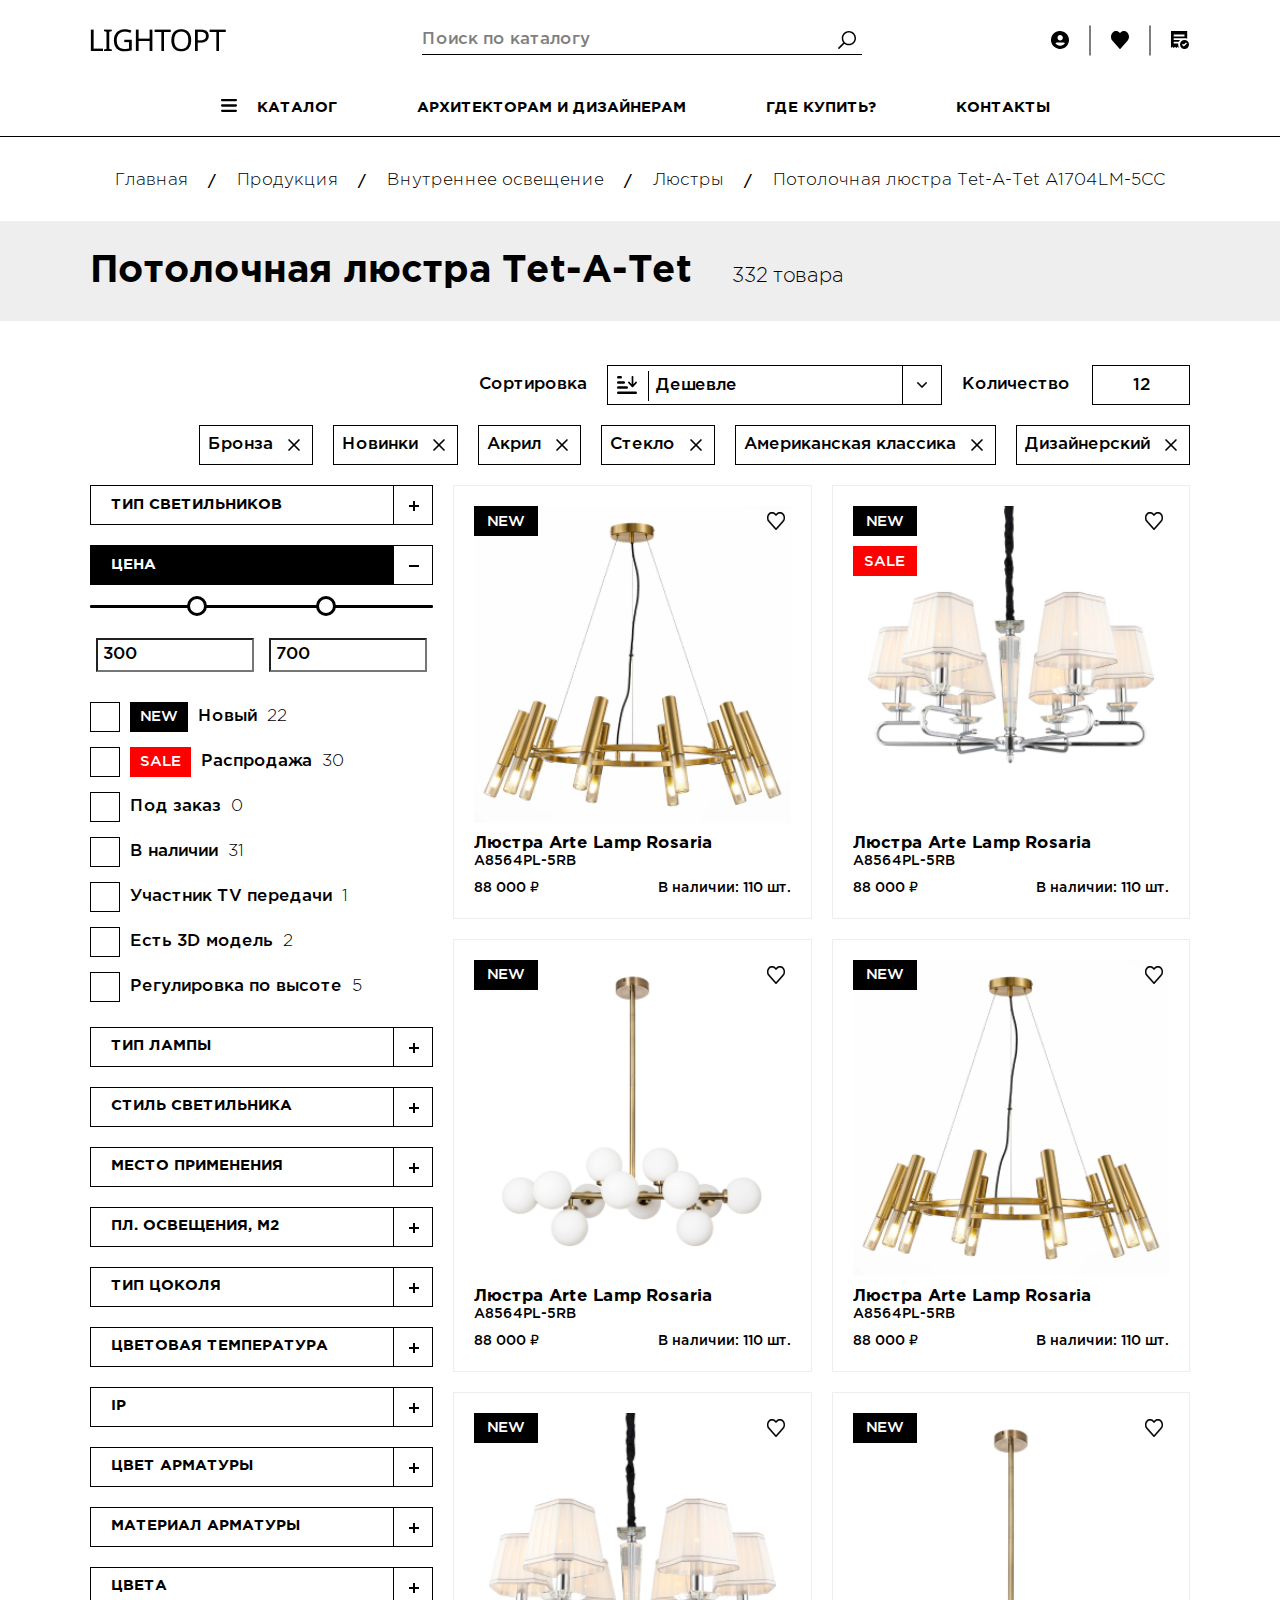
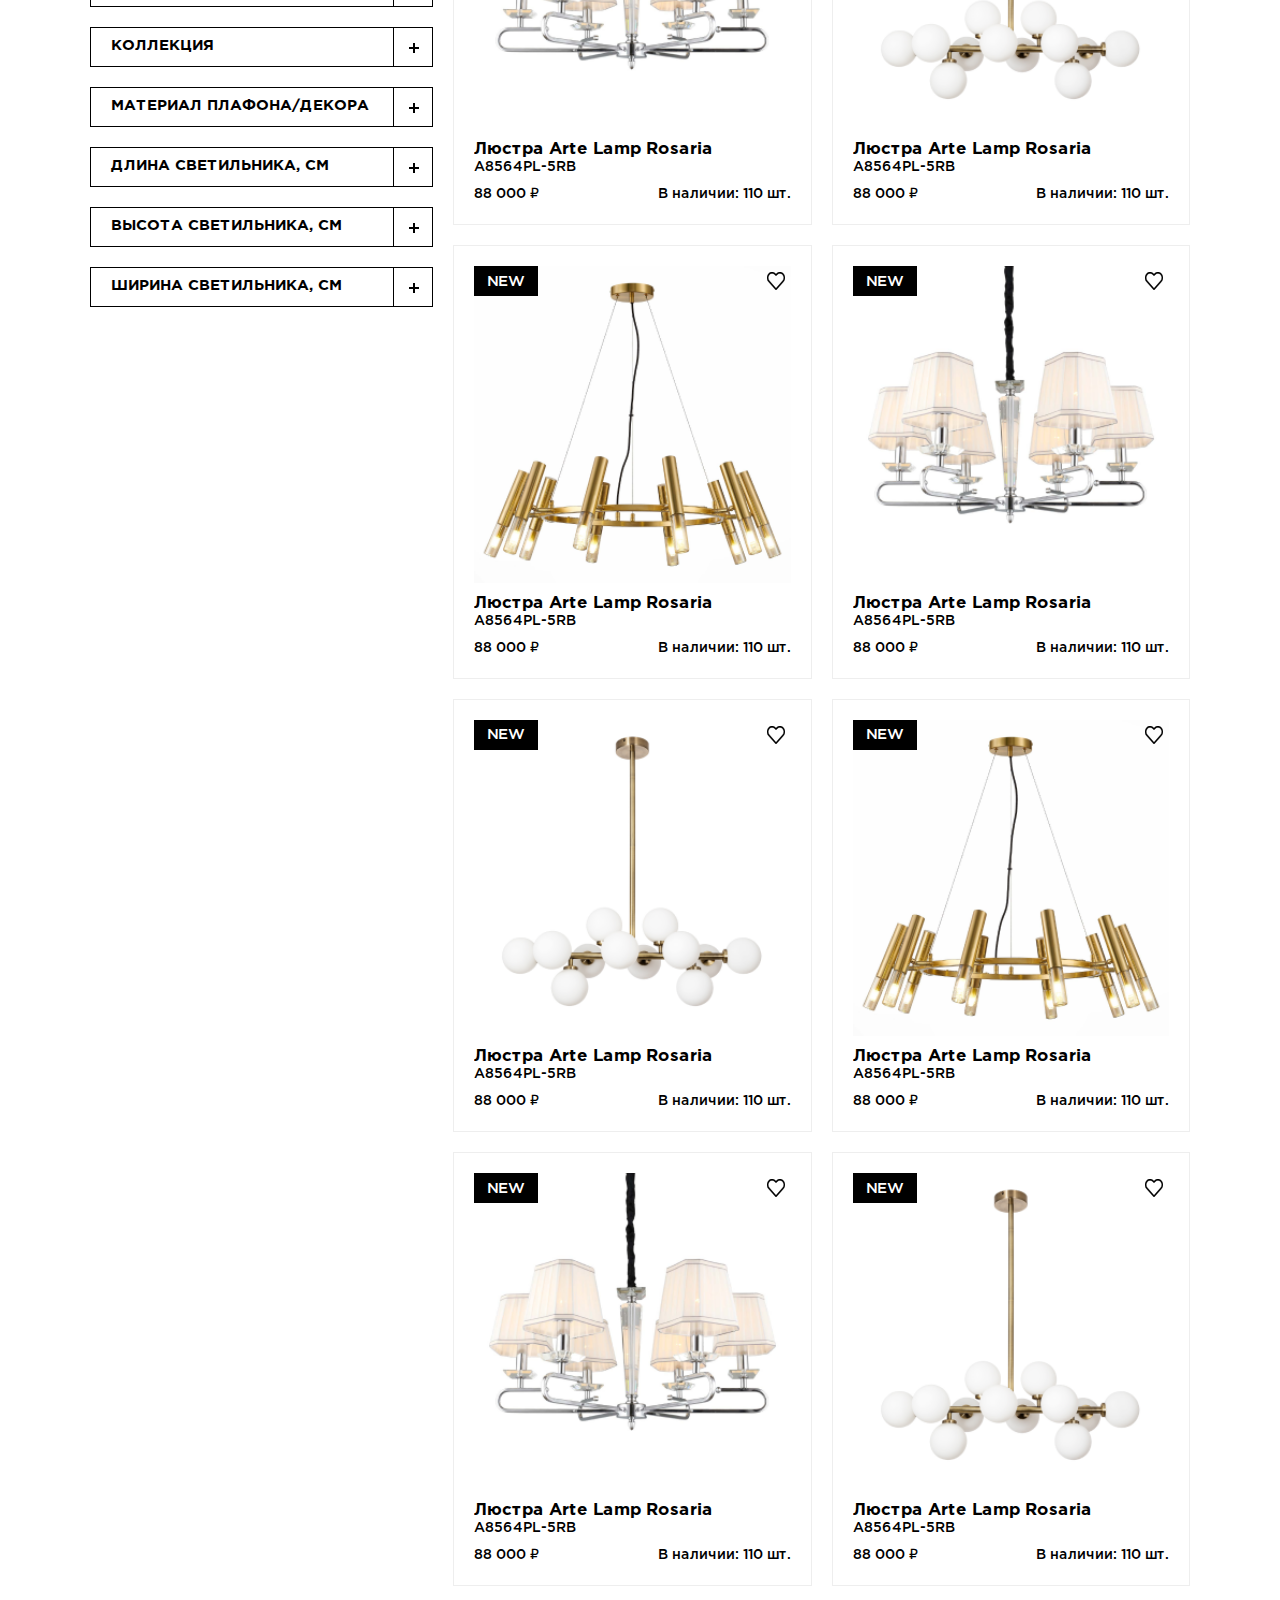
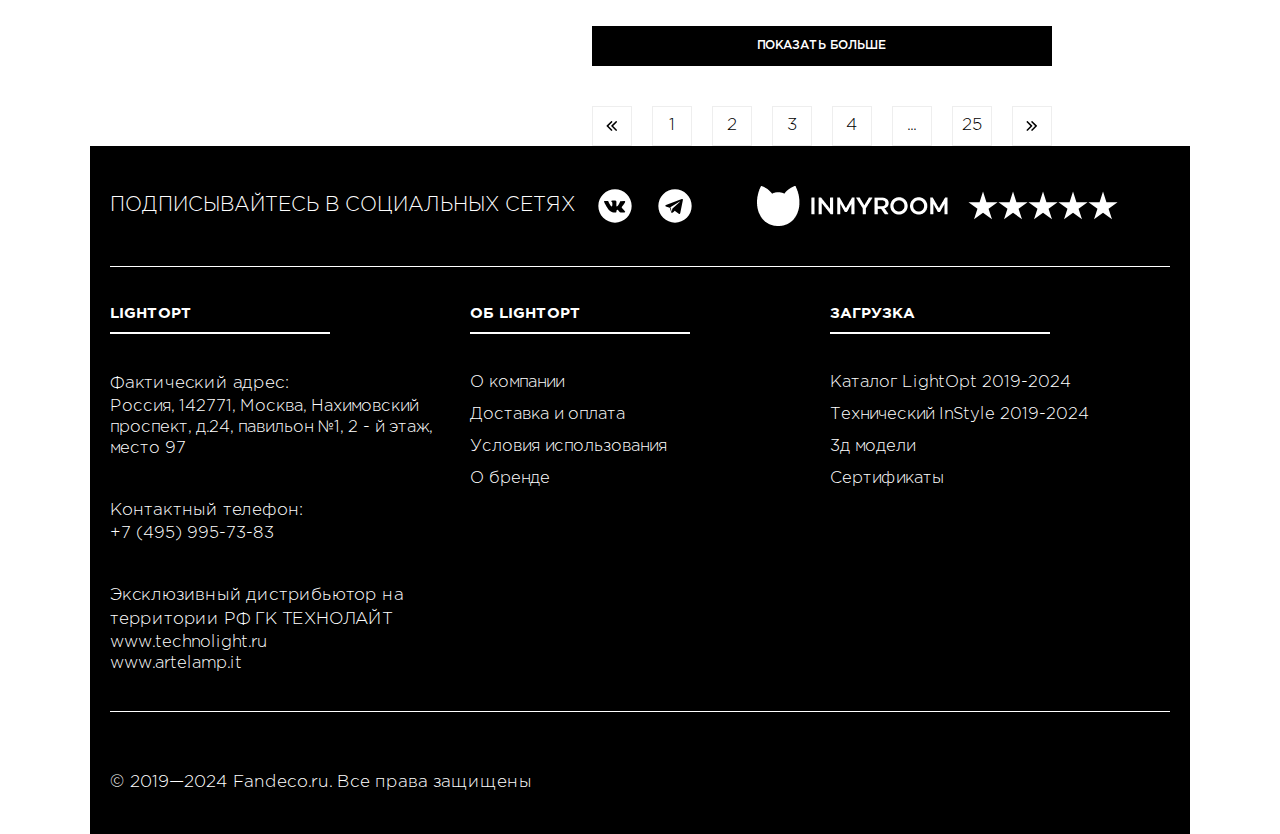
==== commit 2d8461e6: "Add files via upload" ====
--- a/index.html
+++ b/index.html
@@ -49,6 +49,688 @@
             <li class="nav__item"><a class="nav__link" href="#!">контакты</a></li>
           </ul>
         </nav>
+        <nav class="nav-mobile">
+          <div class="nav-mobile__card-list">
+            <div class="nav-mobile__card">
+              <div class="nav-mobile__top">
+                <div class="nav-mobile__card-wrap">
+                  <div class="nav-mobile nav-mobile-person"></div>
+                  <div class="nav-mobile__title">Личный кабинет</div>
+                </div>
+              </div>
+              <div class="nav-mobile__bottom">
+                <div class="nav-mobile__card-wrap">
+                  <div class="nav-mobile nav-mobile__plus"></div>
+                  <div class="nav-mobile__title">Функциональное освещение</div>
+                </div>
+                <ul class="nav-mobile__list">
+                  <li class="nav-mobile__item">• Системы освещения</li>
+                  <li class="nav-mobile__item">• Витринные светильники</li>
+                  <li class="nav-mobile__item">• Гибкий неон</li>
+                  <li class="nav-mobile__item">• Настенные светильники</li>
+                  <li class="nav-mobile__item">• Потолочные светильники</li>
+                  <li class="nav-mobile__item">• Алюминиевые профили</li>
+                  <li class="nav-mobile__item">• Светодиодные ленты</li>
+                </ul>
+              </div>
+              <div class="nav-mobile__bottom">
+                <div class="nav-mobile__card-wrap">
+                  <div class="nav-mobile nav-mobile__plus"></div>
+                  <div class="nav-mobile__title">Уличное освещение</div>
+                </div>
+                <ul class="nav-mobile__list">
+                  <li class="nav-mobile__item">• Системы освещения</li>
+                  <li class="nav-mobile__item">• Витринные светильники</li>
+                  <li class="nav-mobile__item">• Гибкий неон</li>
+                  <li class="nav-mobile__item">• Настенные светильники</li>
+                  <li class="nav-mobile__item">• Потолочные светильники</li>
+                  <li class="nav-mobile__item">• Алюминиевые профили</li>
+                  <li class="nav-mobile__item">• Светодиодные ленты</li>
+                </ul>
+              </div>
+              <div class="nav-mobile__bottom">
+                <div class="nav-mobile__card-wrap">
+                  <div class="nav-mobile nav-mobile__plus"></div>
+                  <div class="nav-mobile__title">Источники света</div>
+                </div>
+                <ul class="nav-mobile__list">
+                  <li class="nav-mobile__item">• Системы освещения</li>
+                  <li class="nav-mobile__item">• Витринные светильники</li>
+                  <li class="nav-mobile__item">• Гибкий неон</li>
+                  <li class="nav-mobile__item">• Настенные светильники</li>
+                  <li class="nav-mobile__item">• Потолочные светильники</li>
+                  <li class="nav-mobile__item">• Алюминиевые профили</li>
+                  <li class="nav-mobile__item">• Светодиодные ленты</li>
+                </ul>
+              </div>
+              <div class="nav-mobile__bottom">
+                <div class="nav-mobile__card-wrap">
+                  <div class="nav-mobile nav-mobile__plus"></div>
+                  <div class="nav-mobile__title">Управление светом</div>
+                </div>
+                <ul class="nav-mobile__list">
+                  <li class="nav-mobile__item">• Системы освещения</li>
+                  <li class="nav-mobile__item">• Витринные светильники</li>
+                  <li class="nav-mobile__item">• Гибкий неон</li>
+                  <li class="nav-mobile__item">• Настенные светильники</li>
+                  <li class="nav-mobile__item">• Потолочные светильники</li>
+                  <li class="nav-mobile__item">• Алюминиевые профили</li>
+                  <li class="nav-mobile__item">• Светодиодные ленты</li>
+                </ul>
+              </div>
+              <div class="nav-mobile__bottom">
+                <div class="nav-mobile__card-wrap">
+                  <div class="nav-mobile nav-mobile__plus"></div>
+                  <div class="nav-mobile__title">Декоративное освещение</div>
+                </div>
+                <ul class="nav-mobile__list">
+                  <li class="nav-mobile__item">• Системы освещения</li>
+                  <li class="nav-mobile__item">• Витринные светильники</li>
+                  <li class="nav-mobile__item">• Гибкий неон</li>
+                  <li class="nav-mobile__item">• Настенные светильники</li>
+                  <li class="nav-mobile__item">• Потолочные светильники</li>
+                  <li class="nav-mobile__item">• Алюминиевые профили</li>
+                  <li class="nav-mobile__item">• Светодиодные ленты</li>
+                </ul>
+              </div>
+              <div class="nav-mobile__bottom">
+                <div class="nav-mobile__card-wrap">
+                  <div class="nav-mobile nav-mobile__plus"></div>
+                  <div class="nav-mobile__title">Источники питания</div>
+                </div>
+                <ul class="nav-mobile__list">
+                  <li class="nav-mobile__item">• Системы освещения</li>
+                  <li class="nav-mobile__item">• Витринные светильники</li>
+                  <li class="nav-mobile__item">• Гибкий неон</li>
+                  <li class="nav-mobile__item">• Настенные светильники</li>
+                  <li class="nav-mobile__item">• Потолочные светильники</li>
+                  <li class="nav-mobile__item">• Алюминиевые профили</li>
+                  <li class="nav-mobile__item">• Светодиодные ленты</li>
+                </ul>
+              </div>
+              <div class="nav-mobile__bottom">
+                <div class="nav-mobile__card-wrap">
+                  <div class="nav-mobile nav-mobile__plus"></div>
+                  <div class="nav-mobile__title">Аксессуары для светильников</div>
+                </div>
+                <ul class="nav-mobile__list">
+                  <li class="nav-mobile__item">• Системы освещения</li>
+                  <li class="nav-mobile__item">• Витринные светильники</li>
+                  <li class="nav-mobile__item">• Гибкий неон</li>
+                  <li class="nav-mobile__item">• Настенные светильники</li>
+                  <li class="nav-mobile__item">• Потолочные светильники</li>
+                  <li class="nav-mobile__item">• Алюминиевые профили</li>
+                  <li class="nav-mobile__item">• Светодиодные ленты</li>
+                </ul>
+              </div>
+            </div>
+            <div class="nav-mobile__card">
+              <div class="nav-mobile__top">
+                <div class="nav-mobile__card-wrap">
+                  <div class="nav-mobile nav-mobile-present"></div>
+                  <div class="nav-mobile__title">каталог</div>
+                </div>
+              </div>
+              <div class="nav-mobile__bottom">
+                <div class="nav-mobile__card-wrap">
+                  <div class="nav-mobile nav-mobile__plus"></div>
+                  <div class="nav-mobile__title">Функциональное освещение</div>
+                </div>
+                <ul class="nav-mobile__list">
+                  <li class="nav-mobile__item">• Системы освещения</li>
+                  <li class="nav-mobile__item">• Витринные светильники</li>
+                  <li class="nav-mobile__item">• Гибкий неон</li>
+                  <li class="nav-mobile__item">• Настенные светильники</li>
+                  <li class="nav-mobile__item">• Потолочные светильники</li>
+                  <li class="nav-mobile__item">• Алюминиевые профили</li>
+                  <li class="nav-mobile__item">• Светодиодные ленты</li>
+                </ul>
+              </div>
+              <div class="nav-mobile__bottom">
+                <div class="nav-mobile__card-wrap">
+                  <div class="nav-mobile nav-mobile__plus"></div>
+                  <div class="nav-mobile__title">Уличное освещение</div>
+                </div>
+                <ul class="nav-mobile__list">
+                  <li class="nav-mobile__item">• Системы освещения</li>
+                  <li class="nav-mobile__item">• Витринные светильники</li>
+                  <li class="nav-mobile__item">• Гибкий неон</li>
+                  <li class="nav-mobile__item">• Настенные светильники</li>
+                  <li class="nav-mobile__item">• Потолочные светильники</li>
+                  <li class="nav-mobile__item">• Алюминиевые профили</li>
+                  <li class="nav-mobile__item">• Светодиодные ленты</li>
+                </ul>
+              </div>
+              <div class="nav-mobile__bottom">
+                <div class="nav-mobile__card-wrap">
+                  <div class="nav-mobile nav-mobile__plus"></div>
+                  <div class="nav-mobile__title">Источники света</div>
+                </div>
+                <ul class="nav-mobile__list">
+                  <li class="nav-mobile__item">• Системы освещения</li>
+                  <li class="nav-mobile__item">• Витринные светильники</li>
+                  <li class="nav-mobile__item">• Гибкий неон</li>
+                  <li class="nav-mobile__item">• Настенные светильники</li>
+                  <li class="nav-mobile__item">• Потолочные светильники</li>
+                  <li class="nav-mobile__item">• Алюминиевые профили</li>
+                  <li class="nav-mobile__item">• Светодиодные ленты</li>
+                </ul>
+              </div>
+              <div class="nav-mobile__bottom">
+                <div class="nav-mobile__card-wrap">
+                  <div class="nav-mobile nav-mobile__plus"></div>
+                  <div class="nav-mobile__title">Управление светом</div>
+                </div>
+                <ul class="nav-mobile__list">
+                  <li class="nav-mobile__item">• Системы освещения</li>
+                  <li class="nav-mobile__item">• Витринные светильники</li>
+                  <li class="nav-mobile__item">• Гибкий неон</li>
+                  <li class="nav-mobile__item">• Настенные светильники</li>
+                  <li class="nav-mobile__item">• Потолочные светильники</li>
+                  <li class="nav-mobile__item">• Алюминиевые профили</li>
+                  <li class="nav-mobile__item">• Светодиодные ленты</li>
+                </ul>
+              </div>
+              <div class="nav-mobile__bottom">
+                <div class="nav-mobile__card-wrap">
+                  <div class="nav-mobile nav-mobile__plus"></div>
+                  <div class="nav-mobile__title">Декоративное освещение</div>
+                </div>
+                <ul class="nav-mobile__list">
+                  <li class="nav-mobile__item">• Системы освещения</li>
+                  <li class="nav-mobile__item">• Витринные светильники</li>
+                  <li class="nav-mobile__item">• Гибкий неон</li>
+                  <li class="nav-mobile__item">• Настенные светильники</li>
+                  <li class="nav-mobile__item">• Потолочные светильники</li>
+                  <li class="nav-mobile__item">• Алюминиевые профили</li>
+                  <li class="nav-mobile__item">• Светодиодные ленты</li>
+                </ul>
+              </div>
+              <div class="nav-mobile__bottom">
+                <div class="nav-mobile__card-wrap">
+                  <div class="nav-mobile nav-mobile__plus"></div>
+                  <div class="nav-mobile__title">Источники питания</div>
+                </div>
+                <ul class="nav-mobile__list">
+                  <li class="nav-mobile__item">• Системы освещения</li>
+                  <li class="nav-mobile__item">• Витринные светильники</li>
+                  <li class="nav-mobile__item">• Гибкий неон</li>
+                  <li class="nav-mobile__item">• Настенные светильники</li>
+                  <li class="nav-mobile__item">• Потолочные светильники</li>
+                  <li class="nav-mobile__item">• Алюминиевые профили</li>
+                  <li class="nav-mobile__item">• Светодиодные ленты</li>
+                </ul>
+              </div>
+              <div class="nav-mobile__bottom">
+                <div class="nav-mobile__card-wrap">
+                  <div class="nav-mobile nav-mobile__plus"></div>
+                  <div class="nav-mobile__title">Аксессуары для светильников</div>
+                </div>
+                <ul class="nav-mobile__list">
+                  <li class="nav-mobile__item">• Системы освещения</li>
+                  <li class="nav-mobile__item">• Витринные светильники</li>
+                  <li class="nav-mobile__item">• Гибкий неон</li>
+                  <li class="nav-mobile__item">• Настенные светильники</li>
+                  <li class="nav-mobile__item">• Потолочные светильники</li>
+                  <li class="nav-mobile__item">• Алюминиевые профили</li>
+                  <li class="nav-mobile__item">• Светодиодные ленты</li>
+                </ul>
+              </div>
+            </div>
+            <div class="nav-mobile__card">
+              <div class="nav-mobile__top">
+                <div class="nav-mobile__card-wrap">
+                  <div class="nav-mobile nav-mobile-palette"></div>
+                  <div class="nav-mobile__title">Архитекторам и дизайнерам</div>
+                </div>
+              </div>
+              <div class="nav-mobile__bottom">
+                <div class="nav-mobile__card-wrap">
+                  <div class="nav-mobile nav-mobile__plus"></div>
+                  <div class="nav-mobile__title">Функциональное освещение</div>
+                </div>
+                <ul class="nav-mobile__list">
+                  <li class="nav-mobile__item">• Системы освещения</li>
+                  <li class="nav-mobile__item">• Витринные светильники</li>
+                  <li class="nav-mobile__item">• Гибкий неон</li>
+                  <li class="nav-mobile__item">• Настенные светильники</li>
+                  <li class="nav-mobile__item">• Потолочные светильники</li>
+                  <li class="nav-mobile__item">• Алюминиевые профили</li>
+                  <li class="nav-mobile__item">• Светодиодные ленты</li>
+                </ul>
+              </div>
+              <div class="nav-mobile__bottom">
+                <div class="nav-mobile__card-wrap">
+                  <div class="nav-mobile nav-mobile__plus"></div>
+                  <div class="nav-mobile__title">Уличное освещение</div>
+                </div>
+                <ul class="nav-mobile__list">
+                  <li class="nav-mobile__item">• Системы освещения</li>
+                  <li class="nav-mobile__item">• Витринные светильники</li>
+                  <li class="nav-mobile__item">• Гибкий неон</li>
+                  <li class="nav-mobile__item">• Настенные светильники</li>
+                  <li class="nav-mobile__item">• Потолочные светильники</li>
+                  <li class="nav-mobile__item">• Алюминиевые профили</li>
+                  <li class="nav-mobile__item">• Светодиодные ленты</li>
+                </ul>
+              </div>
+              <div class="nav-mobile__bottom">
+                <div class="nav-mobile__card-wrap">
+                  <div class="nav-mobile nav-mobile__plus"></div>
+                  <div class="nav-mobile__title">Источники света</div>
+                </div>
+                <ul class="nav-mobile__list">
+                  <li class="nav-mobile__item">• Системы освещения</li>
+                  <li class="nav-mobile__item">• Витринные светильники</li>
+                  <li class="nav-mobile__item">• Гибкий неон</li>
+                  <li class="nav-mobile__item">• Настенные светильники</li>
+                  <li class="nav-mobile__item">• Потолочные светильники</li>
+                  <li class="nav-mobile__item">• Алюминиевые профили</li>
+                  <li class="nav-mobile__item">• Светодиодные ленты</li>
+                </ul>
+              </div>
+              <div class="nav-mobile__bottom">
+                <div class="nav-mobile__card-wrap">
+                  <div class="nav-mobile nav-mobile__plus"></div>
+                  <div class="nav-mobile__title">Управление светом</div>
+                </div>
+                <ul class="nav-mobile__list">
+                  <li class="nav-mobile__item">• Системы освещения</li>
+                  <li class="nav-mobile__item">• Витринные светильники</li>
+                  <li class="nav-mobile__item">• Гибкий неон</li>
+                  <li class="nav-mobile__item">• Настенные светильники</li>
+                  <li class="nav-mobile__item">• Потолочные светильники</li>
+                  <li class="nav-mobile__item">• Алюминиевые профили</li>
+                  <li class="nav-mobile__item">• Светодиодные ленты</li>
+                </ul>
+              </div>
+              <div class="nav-mobile__bottom">
+                <div class="nav-mobile__card-wrap">
+                  <div class="nav-mobile nav-mobile__plus"></div>
+                  <div class="nav-mobile__title">Декоративное освещение</div>
+                </div>
+                <ul class="nav-mobile__list">
+                  <li class="nav-mobile__item">• Системы освещения</li>
+                  <li class="nav-mobile__item">• Витринные светильники</li>
+                  <li class="nav-mobile__item">• Гибкий неон</li>
+                  <li class="nav-mobile__item">• Настенные светильники</li>
+                  <li class="nav-mobile__item">• Потолочные светильники</li>
+                  <li class="nav-mobile__item">• Алюминиевые профили</li>
+                  <li class="nav-mobile__item">• Светодиодные ленты</li>
+                </ul>
+              </div>
+              <div class="nav-mobile__bottom">
+                <div class="nav-mobile__card-wrap">
+                  <div class="nav-mobile nav-mobile__plus"></div>
+                  <div class="nav-mobile__title">Источники питания</div>
+                </div>
+                <ul class="nav-mobile__list">
+                  <li class="nav-mobile__item">• Системы освещения</li>
+                  <li class="nav-mobile__item">• Витринные светильники</li>
+                  <li class="nav-mobile__item">• Гибкий неон</li>
+                  <li class="nav-mobile__item">• Настенные светильники</li>
+                  <li class="nav-mobile__item">• Потолочные светильники</li>
+                  <li class="nav-mobile__item">• Алюминиевые профили</li>
+                  <li class="nav-mobile__item">• Светодиодные ленты</li>
+                </ul>
+              </div>
+              <div class="nav-mobile__bottom">
+                <div class="nav-mobile__card-wrap">
+                  <div class="nav-mobile nav-mobile__plus"></div>
+                  <div class="nav-mobile__title">Аксессуары для светильников</div>
+                </div>
+                <ul class="nav-mobile__list">
+                  <li class="nav-mobile__item">• Системы освещения</li>
+                  <li class="nav-mobile__item">• Витринные светильники</li>
+                  <li class="nav-mobile__item">• Гибкий неон</li>
+                  <li class="nav-mobile__item">• Настенные светильники</li>
+                  <li class="nav-mobile__item">• Потолочные светильники</li>
+                  <li class="nav-mobile__item">• Алюминиевые профили</li>
+                  <li class="nav-mobile__item">• Светодиодные ленты</li>
+                </ul>
+              </div>
+            </div>
+            <div class="nav-mobile__card">
+              <div class="nav-mobile__top">
+                <div class="nav-mobile__card-wrap">
+                  <div class="nav-mobile nav-mobile-puzzles"></div>
+                  <div class="nav-mobile__title">О бренде</div>
+                </div>
+              </div>
+              <div class="nav-mobile__bottom">
+                <div class="nav-mobile__card-wrap">
+                  <div class="nav-mobile nav-mobile__plus"></div>
+                  <div class="nav-mobile__title">Функциональное освещение</div>
+                </div>
+                <ul class="nav-mobile__list">
+                  <li class="nav-mobile__item">• Системы освещения</li>
+                  <li class="nav-mobile__item">• Витринные светильники</li>
+                  <li class="nav-mobile__item">• Гибкий неон</li>
+                  <li class="nav-mobile__item">• Настенные светильники</li>
+                  <li class="nav-mobile__item">• Потолочные светильники</li>
+                  <li class="nav-mobile__item">• Алюминиевые профили</li>
+                  <li class="nav-mobile__item">• Светодиодные ленты</li>
+                </ul>
+              </div>
+              <div class="nav-mobile__bottom">
+                <div class="nav-mobile__card-wrap">
+                  <div class="nav-mobile nav-mobile__plus"></div>
+                  <div class="nav-mobile__title">Уличное освещение</div>
+                </div>
+                <ul class="nav-mobile__list">
+                  <li class="nav-mobile__item">• Системы освещения</li>
+                  <li class="nav-mobile__item">• Витринные светильники</li>
+                  <li class="nav-mobile__item">• Гибкий неон</li>
+                  <li class="nav-mobile__item">• Настенные светильники</li>
+                  <li class="nav-mobile__item">• Потолочные светильники</li>
+                  <li class="nav-mobile__item">• Алюминиевые профили</li>
+                  <li class="nav-mobile__item">• Светодиодные ленты</li>
+                </ul>
+              </div>
+              <div class="nav-mobile__bottom">
+                <div class="nav-mobile__card-wrap">
+                  <div class="nav-mobile nav-mobile__plus"></div>
+                  <div class="nav-mobile__title">Источники света</div>
+                </div>
+                <ul class="nav-mobile__list">
+                  <li class="nav-mobile__item">• Системы освещения</li>
+                  <li class="nav-mobile__item">• Витринные светильники</li>
+                  <li class="nav-mobile__item">• Гибкий неон</li>
+                  <li class="nav-mobile__item">• Настенные светильники</li>
+                  <li class="nav-mobile__item">• Потолочные светильники</li>
+                  <li class="nav-mobile__item">• Алюминиевые профили</li>
+                  <li class="nav-mobile__item">• Светодиодные ленты</li>
+                </ul>
+              </div>
+              <div class="nav-mobile__bottom">
+                <div class="nav-mobile__card-wrap">
+                  <div class="nav-mobile nav-mobile__plus"></div>
+                  <div class="nav-mobile__title">Управление светом</div>
+                </div>
+                <ul class="nav-mobile__list">
+                  <li class="nav-mobile__item">• Системы освещения</li>
+                  <li class="nav-mobile__item">• Витринные светильники</li>
+                  <li class="nav-mobile__item">• Гибкий неон</li>
+                  <li class="nav-mobile__item">• Настенные светильники</li>
+                  <li class="nav-mobile__item">• Потолочные светильники</li>
+                  <li class="nav-mobile__item">• Алюминиевые профили</li>
+                  <li class="nav-mobile__item">• Светодиодные ленты</li>
+                </ul>
+              </div>
+              <div class="nav-mobile__bottom">
+                <div class="nav-mobile__card-wrap">
+                  <div class="nav-mobile nav-mobile__plus"></div>
+                  <div class="nav-mobile__title">Декоративное освещение</div>
+                </div>
+                <ul class="nav-mobile__list">
+                  <li class="nav-mobile__item">• Системы освещения</li>
+                  <li class="nav-mobile__item">• Витринные светильники</li>
+                  <li class="nav-mobile__item">• Гибкий неон</li>
+                  <li class="nav-mobile__item">• Настенные светильники</li>
+                  <li class="nav-mobile__item">• Потолочные светильники</li>
+                  <li class="nav-mobile__item">• Алюминиевые профили</li>
+                  <li class="nav-mobile__item">• Светодиодные ленты</li>
+                </ul>
+              </div>
+              <div class="nav-mobile__bottom">
+                <div class="nav-mobile__card-wrap">
+                  <div class="nav-mobile nav-mobile__plus"></div>
+                  <div class="nav-mobile__title">Источники питания</div>
+                </div>
+                <ul class="nav-mobile__list">
+                  <li class="nav-mobile__item">• Системы освещения</li>
+                  <li class="nav-mobile__item">• Витринные светильники</li>
+                  <li class="nav-mobile__item">• Гибкий неон</li>
+                  <li class="nav-mobile__item">• Настенные светильники</li>
+                  <li class="nav-mobile__item">• Потолочные светильники</li>
+                  <li class="nav-mobile__item">• Алюминиевые профили</li>
+                  <li class="nav-mobile__item">• Светодиодные ленты</li>
+                </ul>
+              </div>
+              <div class="nav-mobile__bottom">
+                <div class="nav-mobile__card-wrap">
+                  <div class="nav-mobile nav-mobile__plus"></div>
+                  <div class="nav-mobile__title">Аксессуары для светильников</div>
+                </div>
+                <ul class="nav-mobile__list">
+                  <li class="nav-mobile__item">• Системы освещения</li>
+                  <li class="nav-mobile__item">• Витринные светильники</li>
+                  <li class="nav-mobile__item">• Гибкий неон</li>
+                  <li class="nav-mobile__item">• Настенные светильники</li>
+                  <li class="nav-mobile__item">• Потолочные светильники</li>
+                  <li class="nav-mobile__item">• Алюминиевые профили</li>
+                  <li class="nav-mobile__item">• Светодиодные ленты</li>
+                </ul>
+              </div>
+            </div>
+            <div class="nav-mobile__card">
+              <div class="nav-mobile__top">
+                <div class="nav-mobile__card-wrap">
+                  <div class="nav-mobile nav-mobile-marker"></div>
+                  <div class="nav-mobile__title">Где купить ?</div>
+                </div>
+              </div>
+              <div class="nav-mobile__bottom">
+                <div class="nav-mobile__card-wrap">
+                  <div class="nav-mobile nav-mobile__plus"></div>
+                  <div class="nav-mobile__title">Функциональное освещение</div>
+                </div>
+                <ul class="nav-mobile__list">
+                  <li class="nav-mobile__item">• Системы освещения</li>
+                  <li class="nav-mobile__item">• Витринные светильники</li>
+                  <li class="nav-mobile__item">• Гибкий неон</li>
+                  <li class="nav-mobile__item">• Настенные светильники</li>
+                  <li class="nav-mobile__item">• Потолочные светильники</li>
+                  <li class="nav-mobile__item">• Алюминиевые профили</li>
+                  <li class="nav-mobile__item">• Светодиодные ленты</li>
+                </ul>
+              </div>
+              <div class="nav-mobile__bottom">
+                <div class="nav-mobile__card-wrap">
+                  <div class="nav-mobile nav-mobile__plus"></div>
+                  <div class="nav-mobile__title">Уличное освещение</div>
+                </div>
+                <ul class="nav-mobile__list">
+                  <li class="nav-mobile__item">• Системы освещения</li>
+                  <li class="nav-mobile__item">• Витринные светильники</li>
+                  <li class="nav-mobile__item">• Гибкий неон</li>
+                  <li class="nav-mobile__item">• Настенные светильники</li>
+                  <li class="nav-mobile__item">• Потолочные светильники</li>
+                  <li class="nav-mobile__item">• Алюминиевые профили</li>
+                  <li class="nav-mobile__item">• Светодиодные ленты</li>
+                </ul>
+              </div>
+              <div class="nav-mobile__bottom">
+                <div class="nav-mobile__card-wrap">
+                  <div class="nav-mobile nav-mobile__plus"></div>
+                  <div class="nav-mobile__title">Источники света</div>
+                </div>
+                <ul class="nav-mobile__list">
+                  <li class="nav-mobile__item">• Системы освещения</li>
+                  <li class="nav-mobile__item">• Витринные светильники</li>
+                  <li class="nav-mobile__item">• Гибкий неон</li>
+                  <li class="nav-mobile__item">• Настенные светильники</li>
+                  <li class="nav-mobile__item">• Потолочные светильники</li>
+                  <li class="nav-mobile__item">• Алюминиевые профили</li>
+                  <li class="nav-mobile__item">• Светодиодные ленты</li>
+                </ul>
+              </div>
+              <div class="nav-mobile__bottom">
+                <div class="nav-mobile__card-wrap">
+                  <div class="nav-mobile nav-mobile__plus"></div>
+                  <div class="nav-mobile__title">Управление светом</div>
+                </div>
+                <ul class="nav-mobile__list">
+                  <li class="nav-mobile__item">• Системы освещения</li>
+                  <li class="nav-mobile__item">• Витринные светильники</li>
+                  <li class="nav-mobile__item">• Гибкий неон</li>
+                  <li class="nav-mobile__item">• Настенные светильники</li>
+                  <li class="nav-mobile__item">• Потолочные светильники</li>
+                  <li class="nav-mobile__item">• Алюминиевые профили</li>
+                  <li class="nav-mobile__item">• Светодиодные ленты</li>
+                </ul>
+              </div>
+              <div class="nav-mobile__bottom">
+                <div class="nav-mobile__card-wrap">
+                  <div class="nav-mobile nav-mobile__plus"></div>
+                  <div class="nav-mobile__title">Декоративное освещение</div>
+                </div>
+                <ul class="nav-mobile__list">
+                  <li class="nav-mobile__item">• Системы освещения</li>
+                  <li class="nav-mobile__item">• Витринные светильники</li>
+                  <li class="nav-mobile__item">• Гибкий неон</li>
+                  <li class="nav-mobile__item">• Настенные светильники</li>
+                  <li class="nav-mobile__item">• Потолочные светильники</li>
+                  <li class="nav-mobile__item">• Алюминиевые профили</li>
+                  <li class="nav-mobile__item">• Светодиодные ленты</li>
+                </ul>
+              </div>
+              <div class="nav-mobile__bottom">
+                <div class="nav-mobile__card-wrap">
+                  <div class="nav-mobile nav-mobile__plus"></div>
+                  <div class="nav-mobile__title">Источники питания</div>
+                </div>
+                <ul class="nav-mobile__list">
+                  <li class="nav-mobile__item">• Системы освещения</li>
+                  <li class="nav-mobile__item">• Витринные светильники</li>
+                  <li class="nav-mobile__item">• Гибкий неон</li>
+                  <li class="nav-mobile__item">• Настенные светильники</li>
+                  <li class="nav-mobile__item">• Потолочные светильники</li>
+                  <li class="nav-mobile__item">• Алюминиевые профили</li>
+                  <li class="nav-mobile__item">• Светодиодные ленты</li>
+                </ul>
+              </div>
+              <div class="nav-mobile__bottom">
+                <div class="nav-mobile__card-wrap">
+                  <div class="nav-mobile nav-mobile__plus"></div>
+                  <div class="nav-mobile__title">Аксессуары для светильников</div>
+                </div>
+                <ul class="nav-mobile__list">
+                  <li class="nav-mobile__item">• Системы освещения</li>
+                  <li class="nav-mobile__item">• Витринные светильники</li>
+                  <li class="nav-mobile__item">• Гибкий неон</li>
+                  <li class="nav-mobile__item">• Настенные светильники</li>
+                  <li class="nav-mobile__item">• Потолочные светильники</li>
+                  <li class="nav-mobile__item">• Алюминиевые профили</li>
+                  <li class="nav-mobile__item">• Светодиодные ленты</li>
+                </ul>
+              </div>
+            </div>
+            <div class="nav-mobile__card">
+              <div class="nav-mobile__top">
+                <div class="nav-mobile__card-wrap">
+                  <div class="nav-mobile nav-mobile-contacts"></div>
+                  <div class="nav-mobile__title">Контакты</div>
+                </div>
+              </div>
+              <div class="nav-mobile__bottom">
+                <div class="nav-mobile__card-wrap">
+                  <div class="nav-mobile nav-mobile__plus"></div>
+                  <div class="nav-mobile__title">Функциональное освещение</div>
+                </div>
+                <ul class="nav-mobile__list">
+                  <li class="nav-mobile__item">• Системы освещения</li>
+                  <li class="nav-mobile__item">• Витринные светильники</li>
+                  <li class="nav-mobile__item">• Гибкий неон</li>
+                  <li class="nav-mobile__item">• Настенные светильники</li>
+                  <li class="nav-mobile__item">• Потолочные светильники</li>
+                  <li class="nav-mobile__item">• Алюминиевые профили</li>
+                  <li class="nav-mobile__item">• Светодиодные ленты</li>
+                </ul>
+              </div>
+              <div class="nav-mobile__bottom">
+                <div class="nav-mobile__card-wrap">
+                  <div class="nav-mobile nav-mobile__plus"></div>
+                  <div class="nav-mobile__title">Уличное освещение</div>
+                </div>
+                <ul class="nav-mobile__list">
+                  <li class="nav-mobile__item">• Системы освещения</li>
+                  <li class="nav-mobile__item">• Витринные светильники</li>
+                  <li class="nav-mobile__item">• Гибкий неон</li>
+                  <li class="nav-mobile__item">• Настенные светильники</li>
+                  <li class="nav-mobile__item">• Потолочные светильники</li>
+                  <li class="nav-mobile__item">• Алюминиевые профили</li>
+                  <li class="nav-mobile__item">• Светодиодные ленты</li>
+                </ul>
+              </div>
+              <div class="nav-mobile__bottom">
+                <div class="nav-mobile__card-wrap">
+                  <div class="nav-mobile nav-mobile__plus"></div>
+                  <div class="nav-mobile__title">Источники света</div>
+                </div>
+                <ul class="nav-mobile__list">
+                  <li class="nav-mobile__item">• Системы освещения</li>
+                  <li class="nav-mobile__item">• Витринные светильники</li>
+                  <li class="nav-mobile__item">• Гибкий неон</li>
+                  <li class="nav-mobile__item">• Настенные светильники</li>
+                  <li class="nav-mobile__item">• Потолочные светильники</li>
+                  <li class="nav-mobile__item">• Алюминиевые профили</li>
+                  <li class="nav-mobile__item">• Светодиодные ленты</li>
+                </ul>
+              </div>
+              <div class="nav-mobile__bottom">
+                <div class="nav-mobile__card-wrap">
+                  <div class="nav-mobile nav-mobile__plus"></div>
+                  <div class="nav-mobile__title">Управление светом</div>
+                </div>
+                <ul class="nav-mobile__list">
+                  <li class="nav-mobile__item">• Системы освещения</li>
+                  <li class="nav-mobile__item">• Витринные светильники</li>
+                  <li class="nav-mobile__item">• Гибкий неон</li>
+                  <li class="nav-mobile__item">• Настенные светильники</li>
+                  <li class="nav-mobile__item">• Потолочные светильники</li>
+                  <li class="nav-mobile__item">• Алюминиевые профили</li>
+                  <li class="nav-mobile__item">• Светодиодные ленты</li>
+                </ul>
+              </div>
+              <div class="nav-mobile__bottom">
+                <div class="nav-mobile__card-wrap">
+                  <div class="nav-mobile nav-mobile__plus"></div>
+                  <div class="nav-mobile__title">Декоративное освещение</div>
+                </div>
+                <ul class="nav-mobile__list">
+                  <li class="nav-mobile__item">• Системы освещения</li>
+                  <li class="nav-mobile__item">• Витринные светильники</li>
+                  <li class="nav-mobile__item">• Гибкий неон</li>
+                  <li class="nav-mobile__item">• Настенные светильники</li>
+                  <li class="nav-mobile__item">• Потолочные светильники</li>
+                  <li class="nav-mobile__item">• Алюминиевые профили</li>
+                  <li class="nav-mobile__item">• Светодиодные ленты</li>
+                </ul>
+              </div>
+              <div class="nav-mobile__bottom">
+                <div class="nav-mobile__card-wrap">
+                  <div class="nav-mobile nav-mobile__plus"></div>
+                  <div class="nav-mobile__title">Источники питания</div>
+                </div>
+                <ul class="nav-mobile__list">
+                  <li class="nav-mobile__item">• Системы освещения</li>
+                  <li class="nav-mobile__item">• Витринные светильники</li>
+                  <li class="nav-mobile__item">• Гибкий неон</li>
+                  <li class="nav-mobile__item">• Настенные светильники</li>
+                  <li class="nav-mobile__item">• Потолочные светильники</li>
+                  <li class="nav-mobile__item">• Алюминиевые профили</li>
+                  <li class="nav-mobile__item">• Светодиодные ленты</li>
+                </ul>
+              </div>
+              <div class="nav-mobile__bottom">
+                <div class="nav-mobile__card-wrap">
+                  <div class="nav-mobile nav-mobile__plus"></div>
+                  <div class="nav-mobile__title">Аксессуары для светильников</div>
+                </div>
+                <ul class="nav-mobile__list">
+                  <li class="nav-mobile__item">• Системы освещения</li>
+                  <li class="nav-mobile__item">• Витринные светильники</li>
+                  <li class="nav-mobile__item">• Гибкий неон</li>
+                  <li class="nav-mobile__item">• Настенные светильники</li>
+                  <li class="nav-mobile__item">• Потолочные светильники</li>
+                  <li class="nav-mobile__item">• Алюминиевые профили</li>
+                  <li class="nav-mobile__item">• Светодиодные ленты</li>
+                </ul>
+              </div>
+            </div>
+          </div>
+        </nav>
       </div>
     </header>
     <main class="main" id="main">
@@ -223,6 +905,17 @@
                   <div class="catalog-filter__toggle"></div>
                 </div>
                 <div class="catalog-filter__bottom">
+                  <div class="range">
+                    <div class="range-slider"><span class="range-selected"></span></div>
+                  </div>
+                  <div class="range-input">
+                    <input class="min" type="range" min="0" max="1000" value="300" step="10" />
+                    <input class="max" type="range" min="0" max="1000" value="700" step="10" />
+                  </div>
+                  <div class="range-price">
+                    <input type="number" name="min" value="300" />
+                    <input type="number" name="max" value="700" />
+                  </div>
                   <ul class="catalog-filter__list">
                     <li class="catalog-filter__item">
                       <label class="custom-checkbox">
--- a/css/main.min.css
+++ b/css/main.min.css
@@ -1 +1 @@
-@import"https://fonts.googleapis.com/css2?family=Open+Sans:wght@300;400;600;700;800&display=swap";@font-face{font-family:"GothamPro";src:url("../fonts/GothamPro-Medium.woff2") format("woff2");font-style:normal;font-weight:400;font-display:swap}@font-face{font-family:"GothamPro";src:url("../fonts/GothamPro-Bold.woff2") format("woff2");font-style:normal;font-weight:700;font-display:swap}@font-face{font-family:"GothamPro";src:url("../fonts/GothamPro-Light.woff2") format("woff2");font-style:normal;font-weight:300;font-display:swap}@font-face{font-family:"GothamPro";src:url("../fonts/GothamPro-Italic.woff2") format("woff2");font-style:italic;font-weight:400;font-display:swap}:root{--base-transition: all .1s linear;--synth-transition: all 1s cubic-bezier(0.16, 1, 0.3, 1);--synth-timing-func: cubic-bezier(0.16, 1, 0.3, 1);--font-family-secondary: "Open Sans", sans-serif;--font-family: "GothamPro", sans-serif;--color-font-primary: #000;--color-font-secondary: #787878;--color-black: #000;--color-white: #fff;--color-red: #f00;--color-grey: #eee;--color-grey-sec: #b1b1b1}*,*:before,*:after{outline:none !important;-webkit-box-sizing:border-box;box-sizing:border-box;text-decoration:none}html{-webkit-text-size-adjust:none;-ms-touch-action:manipulation;touch-action:manipulation}input[type=text]::-ms-clear{display:none}input[type=password]::-ms-reveal{display:none}body,html{height:100%;scroll-behavior:smooth}body{display:-webkit-box;display:-ms-flexbox;display:flex;-webkit-box-orient:vertical;-webkit-box-direction:normal;-ms-flex-direction:column;flex-direction:column;-webkit-box-pack:justify;-ms-flex-pack:justify;justify-content:space-between;margin:0;padding:0;overflow-x:hidden;font-family:"GothamPro";font-size:17px;font-weight:normal;font-style:normal;letter-spacing:normal}body.modal-open{overflow:hidden}#header,#footer{-webkit-box-flex:0;-ms-flex:none;flex:none}#main{-webkit-box-flex:1;-ms-flex:1 0 auto;flex:1 0 auto}a{text-decoration:none;color:var(--color-black)}ul{list-style:none;padding:0}img{display:block;max-width:100%}img::before{content:"";position:absolute;display:block;top:0;left:0;height:100%;width:100%;z-index:3;background-color:#fff}.btn-reset{border:none;background:rgba(0,0,0,0);cursor:pointer}.container{width:100%;margin:0 auto;padding:0px 10px}@media(min-width: 576px){.container{max-width:540px}}@media(min-width: 768px){.container{max-width:720px;padding:0px 20px}}@media(min-width: 992px){.container{max-width:960px}}@media(min-width: 1200px){.container{max-width:1140px}}@media(min-width: 1440px){.container{max-width:1440px}}.default-btn{padding:0;display:-webkit-box;display:-ms-flexbox;display:flex;-webkit-box-align:center;-ms-flex-align:center;align-items:center;font-weight:400;line-height:1.3;color:var(--color-black);background-color:var(--color-white);border:none;outline:none;cursor:pointer;border:1px solid var(--color-black)}.default-btn:hover{opacity:.7}.btn--white{color:var(--color-black);background-color:var(--color-white)}.btn--white:hover{background-color:var(--color-grey-sec)}.badge{display:-webkit-box;display:-ms-flexbox;display:flex;-webkit-box-pack:center;-ms-flex-pack:center;justify-content:center;-webkit-box-align:center;-ms-flex-align:center;align-items:center;text-transform:uppercase;width:auto;height:30px;font-size:15px;padding:7.5px 10px;z-index:4}.badge--black{background-color:var(--color-black);color:var(--color-white)}.badge--red{background-color:var(--color-red);color:var(--color-white)}.content{display:-webkit-box;display:-ms-flexbox;display:flex;-webkit-box-pack:justify;-ms-flex-pack:justify;justify-content:space-between;gap:20px;background:#add8e6}.sidebar{display:none;-ms-flex-negative:0;flex-shrink:0;width:calc((100% - 20px)*.25);background:#f08080}@media(min-width: 992px){.sidebar{display:block}}.cards_list{display:-webkit-box;display:-ms-flexbox;display:flex;-ms-flex-wrap:wrap;flex-wrap:wrap;gap:10px;width:100%;height:auto;background:#90ee90}@media(min-width: 768px){.cards_list{gap:20px}}.cards_item{display:block;width:100%;height:auto;background:#ffa07a}@media(min-width: 576px){.cards_item{width:calc((100% - 10px)/2)}}@media(min-width: 768px){.cards_item{width:calc((100% - 40px)/3)}}.header{-webkit-box-shadow:0px 1px 0px 0px var(--color-grey-sec);box-shadow:0px 1px 0px 0px var(--color-grey-sec)}@media(min-width: 1200px){.header{-webkit-box-shadow:0px 1px 0px 0px var(--color-font-primary);box-shadow:0px 1px 0px 0px var(--color-font-primary)}}.header-info{display:-webkit-box;display:-ms-flexbox;display:flex;-webkit-box-align:center;-ms-flex-align:center;align-items:center;-webkit-box-pack:justify;-ms-flex-pack:justify;justify-content:space-between;position:relative;padding:10px}@media(min-width: 1200px){.header-info{-webkit-box-shadow:none;box-shadow:none}}@media(min-width: 768px){.header-info{padding:20px 0px}}.header-info__logo{display:-webkit-box;display:-ms-flexbox;display:flex;-ms-flex-negative:0;flex-shrink:0;-webkit-box-align:center;-ms-flex-align:center;align-items:center;-webkit-box-pack:start;-ms-flex-pack:start;justify-content:flex-start;position:relative;width:83px;height:34px}@media(min-width: 768px){.header-info__logo{height:40px;width:144px}}.header-info__search{display:none;-webkit-box-pack:justify;-ms-flex-pack:justify;justify-content:space-between;-webkit-box-align:center;-ms-flex-align:center;align-items:center;width:100%;max-width:440px;height:30px;gap:10px;-webkit-box-shadow:inset 0 -1px 0 0 var(--color-font-primary);box-shadow:inset 0 -1px 0 0 var(--color-font-primary)}@media(min-width: 1200px){.header-info__search{display:-webkit-box;display:-ms-flexbox;display:flex}}.header-info__search .header-info__menu-search{-ms-flex-negative:0;flex-shrink:0;width:30px;height:30px;background:rgba(0,0,0,0) no-repeat center;background-image:url([data-uri])}.header-info__input-text{display:-webkit-box;display:-ms-flexbox;display:flex;-webkit-box-align:center;-ms-flex-align:center;align-items:center;border:none;padding:0;margin:0;width:100%;height:100%;background:rgba(0,0,0,0);font-size:17px;overflow:hidden;text-overflow:ellipsis;white-space:nowrap;-webkit-box-sizing:border-box;box-sizing:border-box;cursor:pointer}.header-info__input-text::-webkit-input-placeholder{color:var(--color-black);opacity:.5}.header-info__input-text::-moz-placeholder{color:var(--color-black);opacity:.5}.header-info__input-text:-ms-input-placeholder{color:var(--color-black);opacity:.5}.header-info__input-text::-ms-input-placeholder{color:var(--color-black);opacity:.5}.header-info__input-text::placeholder{color:var(--color-black);opacity:.5}.header-info__menu{display:-webkit-box;display:-ms-flexbox;display:flex;-ms-flex-negative:0;flex-shrink:0;-webkit-box-align:center;-ms-flex-align:center;align-items:center;gap:5px}@media(min-width: 768px){.header-info__menu{gap:20px}}.header-info__menu-item{display:-webkit-box;display:-ms-flexbox;display:flex;-webkit-box-align:center;-ms-flex-align:center;align-items:center;gap:5px}@media(min-width: 768px){.header-info__menu-item{gap:20px}}.header-info__menu-item:has(.header-info__menu--order){display:none}@media(min-width: 1200px){.header-info__menu-item:has(.header-info__menu--order){display:-webkit-box;display:-ms-flexbox;display:flex}}@media(min-width: 1200px){.header-info__menu-item:has(.header-info__menu--burger){display:none}}.header-info__menu-item::before{content:"";display:inline-block;position:relative;height:29px;width:0px;-webkit-box-shadow:0px 0px 0px .5px var(--color-font-primary);box-shadow:0px 0px 0px .5px var(--color-font-primary)}.header-info__menu-item:first-of-type::before{display:none}.header-info__menu--acc{background-image:url("[data-uri]")}.header-info__menu--favorites{background-image:url([data-uri])}.header-info__menu--order{background-image:url([data-uri])}.header-info__menu--burger{background-image:url([data-uri])}.header-info__btn{padding:0;margin:0;width:40px;height:auto;aspect-ratio:1/1;background-position:center;background-repeat:no-repeat}@media(min-width: 768px){.header-info__btn{width:20px}}.nav{display:none}@media(min-width: 1200px){.nav{display:block;padding:10px 0}}.nav__list{display:-webkit-box;display:-ms-flexbox;display:flex;-webkit-box-align:center;-ms-flex-align:center;align-items:center;-webkit-box-pack:center;-ms-flex-pack:center;justify-content:center;gap:60px}.nav__item{display:-webkit-box;display:-ms-flexbox;display:flex;-webkit-box-align:center;-ms-flex-align:center;align-items:center;-webkit-column-gap:10px;-moz-column-gap:10px;column-gap:10px;position:relative}.nav__item:first-of-type::before{content:"";display:-webkit-box;display:-ms-flexbox;display:flex;-webkit-box-align:center;-ms-flex-align:center;align-items:center;position:relative;width:16px;height:18px;background-image:url([data-uri]);background-position:center;background-repeat:no-repeat;cursor:pointer}.nav .nav__link{position:relative;text-transform:uppercase;font-size:15px;font-weight:700;line-height:16px;padding:10px}.nav .nav__link::after{content:"";display:block;position:absolute;bottom:-15.5px;left:50%;-webkit-transform:translateX(-50%) scale(0);transform:translateX(-50%) scale(0);width:10px;height:10px;background:var(--color-red);border-radius:50%;opacity:0;-webkit-transition:all .1s linear;transition:all .1s linear}@media(hover: hover)and (pointer: fine){.nav .nav__link:hover::after{-webkit-transform:translateX(-50%) scale(1);transform:translateX(-50%) scale(1);opacity:1}}.footer__content{background-color:var(--color-font-primary);color:var(--color-white);padding:40px 10px 20px;font-weight:300}@media(min-width: 992px){.footer__content{padding:40px 20px}}.footer__top{display:-webkit-box;display:-ms-flexbox;display:flex;-webkit-box-orient:vertical;-webkit-box-direction:normal;-ms-flex-direction:column;flex-direction:column;row-gap:20px;padding-bottom:40px;-webkit-box-shadow:0px 1px 0px 0px var(--color-white);box-shadow:0px 1px 0px 0px var(--color-white)}@media(min-width: 992px){.footer__top{-webkit-box-orient:horizontal;-webkit-box-direction:normal;-ms-flex-direction:row;flex-direction:row;-webkit-box-align:center;-ms-flex-align:center;align-items:center;-webkit-box-pack:justify;-ms-flex-pack:justify;justify-content:space-between}}.footer__top_info{display:-webkit-box;display:-ms-flexbox;display:flex;-webkit-box-orient:vertical;-webkit-box-direction:normal;-ms-flex-direction:column;flex-direction:column;gap:20px}@media(min-width: 992px){.footer__top_info{-webkit-box-orient:horizontal;-webkit-box-direction:normal;-ms-flex-direction:row;flex-direction:row;-webkit-box-align:center;-ms-flex-align:center;align-items:center}}.footer__top_title{font-size:20px;font-weight:300;line-height:18.5px}.footer__top_btns{display:-webkit-box;display:-ms-flexbox;display:flex;-webkit-box-align:center;-ms-flex-align:center;align-items:center;-webkit-column-gap:20px;-moz-column-gap:20px;column-gap:20px}.footer__top_btn{width:40px;height:40px}.footer__top_btn-vk{background:center no-repeat url([data-uri])}.footer__top_btn-tg{background:center no-repeat url([data-uri])}.footer__top_logo{display:-webkit-box;display:-ms-flexbox;display:flex;-webkit-box-orient:vertical;-webkit-box-direction:normal;-ms-flex-direction:column;flex-direction:column;row-gap:10px}@media(min-width: 992px){.footer__top_logo{-webkit-box-orient:horizontal;-webkit-box-direction:normal;-ms-flex-direction:row;flex-direction:row;-webkit-box-align:center;-ms-flex-align:center;align-items:center;min-width:413px;-webkit-column-gap:20px;-moz-column-gap:20px;column-gap:20px}}.footer__top_logo img{height:20px}@media(min-width: 992px){.footer__top_logo img{height:40px}}.footer__top_logo-rates{display:-webkit-box;display:-ms-flexbox;display:flex}.footer__top_logo-star{width:20px;height:20px;background:center no-repeat url([data-uri]);background-size:contain}@media(min-width: 992px){.footer__top_logo-star{width:30px;height:30px}}@media(min-width: 992px){.footer__body{display:-webkit-box;display:-ms-flexbox;display:flex;gap:20px}}.footer__body .footer__column{width:100%}@media(min-width: 992px){.footer__body .footer__column{width:calc((100% - 40px)/3)}}.footer__body .footer__column_title{margin-top:40px;width:110px;font-size:15px;line-height:16.5px;font-weight:700;text-transform:uppercase;padding-bottom:10px;-webkit-box-shadow:0px 2px 0px 0px var(--color-white);box-shadow:0px 2px 0px 0px var(--color-white)}@media(min-width: 992px){.footer__body .footer__column_title{width:220px}}.footer__body .footer__column_list{display:-webkit-box;display:-ms-flexbox;display:flex;-webkit-box-orient:vertical;-webkit-box-direction:normal;-ms-flex-direction:column;flex-direction:column;row-gap:10px;margin-top:20px}@media(min-width: 992px){.footer__body .footer__column_list{margin-top:40px}}.footer__body .footer__column_list--address{row-gap:40px;-webkit-column-gap:40px;-moz-column-gap:40px;column-gap:40px}.footer__body .footer__column_item{min-height:22px}.footer__body .footer__column_subtitle{line-height:24px;letter-spacing:-0.2px}.footer__body .footer__column_link{display:block;font-size:16.5px;line-height:21px;color:var(--color-white)}.footer__bottom{margin-top:42px;padding-top:40px;-webkit-box-shadow:0px -1px 0px 0px var(--color-white);box-shadow:0px -1px 0px 0px var(--color-white)}@media(min-width: 992px){.footer__bottom{margin-top:38px;padding-top:60px}}.footer__bottom_text{padding-left:10px;font-size:14px;line-height:20px}@media(min-width: 992px){.footer__bottom_text{font-size:17px;line-height:22px;padding:0}}.main-title{display:-webkit-box;display:-ms-flexbox;display:flex;-webkit-box-orient:vertical;-webkit-box-direction:normal;-ms-flex-direction:column;flex-direction:column;gap:10px;position:relative;padding-top:10px;padding-bottom:10px}.main-title::after{content:"";display:block;position:absolute;z-index:-1;top:0;left:50%;width:100vw;height:100%;background-color:var(--color-grey);-webkit-transform:translateX(-50%);transform:translateX(-50%)}@media(min-width: 992px){.main-title{-webkit-box-orient:horizontal;-webkit-box-direction:normal;-ms-flex-direction:row;flex-direction:row;-webkit-box-align:baseline;-ms-flex-align:baseline;align-items:baseline;-webkit-column-gap:40px;-moz-column-gap:40px;column-gap:40px;padding:29px 20px}}.main-title__title{margin:0;font-size:20px;line-height:19px;font-weight:400}@media(min-width: 992px){.main-title__title{font-size:38px;line-height:42px;font-weight:700}}.main-title__text-count{font-weight:300;font-size:20px;line-height:19px}.catalog{margin-top:20px}@media(min-width: 1200px){.catalog{margin-top:44px}}.catalog-content{display:-webkit-box;display:-ms-flexbox;display:flex;-webkit-box-pack:justify;-ms-flex-pack:justify;justify-content:space-between;-webkit-box-orient:vertical;-webkit-box-direction:normal;-ms-flex-direction:column;flex-direction:column;gap:20px}@media(min-width: 1200px){.catalog-content{-webkit-box-orient:horizontal;-webkit-box-direction:normal;-ms-flex-direction:row;flex-direction:row;margin-top:20px}}.catalog-sort{width:100%;display:-webkit-box;display:-ms-flexbox;display:flex;-webkit-box-orient:vertical;-webkit-box-direction:normal;-ms-flex-direction:column;flex-direction:column}@media(min-width: 1200px){.catalog-sort{-webkit-box-pack:end;-ms-flex-pack:end;justify-content:flex-end}}.catalog-sort .sort{display:-webkit-box;display:-ms-flexbox;display:flex;-webkit-box-orient:horizontal;-webkit-box-direction:reverse;-ms-flex-direction:row-reverse;flex-direction:row-reverse;-webkit-box-pack:end;-ms-flex-pack:end;justify-content:flex-end;-webkit-box-align:center;-ms-flex-align:center;align-items:center;row-gap:20px;-webkit-column-gap:10px;-moz-column-gap:10px;column-gap:10px}@media(min-width: 768px){.catalog-sort .sort{-webkit-box-orient:horizontal;-webkit-box-direction:normal;-ms-flex-direction:row;flex-direction:row;-webkit-column-gap:20px;-moz-column-gap:20px;column-gap:20px}}.catalog-sort .sort__filter-btn{display:block;width:100%;height:40px;font-size:12px;text-align:center;text-transform:uppercase;border:1px solid #000}@media(min-width: 768px){.catalog-sort .sort__filter-btn{width:49%;font-size:17px;text-transform:capitalize}}@media(min-width: 1200px){.catalog-sort .sort__filter-btn{display:none}}.catalog-sort .sort__select{display:-webkit-box;display:-ms-flexbox;display:flex;-webkit-box-align:center;-ms-flex-align:center;align-items:center;-webkit-box-pack:end;-ms-flex-pack:end;justify-content:flex-end;gap:20px;line-height:22px}.catalog-sort .sort__select-title{display:none}@media(min-width: 1200px){.catalog-sort .sort__select-title{display:block}}.catalog-sort .sort__select-wrap{display:-webkit-box;display:-ms-flexbox;display:flex;-webkit-box-align:center;-ms-flex-align:center;align-items:center;cursor:pointer}.catalog-sort .sort__select-top{min-width:40px}@media(min-width: 768px){.catalog-sort .sort__select-top{min-width:335px}}.catalog-sort .sort__select-icon,.catalog-sort .sort__select-open,.catalog-sort .sort__select-icon--name{display:block;min-width:40px;height:38px;-ms-flex-negative:0;flex-shrink:0;font-size:17px;font-weight:700;line-height:20px;text-align:center}.catalog-sort .sort__select-icon{background:no-repeat center url([data-uri]);min-width:38px;min-height:38px}.catalog-sort .sort__select-icon--name{background:center no-repeat url([data-uri]);background-size:20px}.catalog-sort .sort__select-icon--expensive{background:center no-repeat url([data-uri])}.catalog-sort .sort__select-icon::after{content:"";position:relative;display:none;left:40px;height:30px;top:5px;width:1px;background:var(--color-font-primary);z-index:2}@media(min-width: 768px){.catalog-sort .sort__select-icon::after{display:block}}.catalog-sort .sort__select-open{background:no-repeat center url([data-uri]);min-width:39px;min-height:38px;display:none}@media(min-width: 768px){.catalog-sort .sort__select-open{display:block}}.catalog-sort .sort__select-open::before{content:"";position:relative;display:block;left:0;height:38px;top:0px;width:1px;background:var(--color-font-primary);z-index:2}.catalog-sort .sort__quantity{display:none;-webkit-box-align:center;-ms-flex-align:center;align-items:center;-webkit-box-pack:justify;-ms-flex-pack:justify;justify-content:space-between;gap:22px;width:auto;padding:0;height:40px;font-size:17px;line-height:22px}@media(min-width: 768px){.catalog-sort .sort__quantity{display:-webkit-box;display:-ms-flexbox;display:flex}}.catalog-sort .sort__quantity-text{display:none}@media(min-width: 1200px){.catalog-sort .sort__quantity-text{display:block}}.catalog-sort .sort__quantity-top{min-width:98px}.catalog-sort .sort-tags{width:100%;min-height:40px;display:none;-webkit-box-pack:end;-ms-flex-pack:end;justify-content:flex-end;-ms-flex-wrap:wrap;flex-wrap:wrap;-webkit-column-gap:20px;-moz-column-gap:20px;column-gap:20px;row-gap:10px;margin-top:20px}@media(min-width: 1200px){.catalog-sort .sort-tags{display:-webkit-box;display:-ms-flexbox;display:flex}}.catalog-sort .sort-tags__btn{padding:8px;gap:11px}.catalog-sort .sort-tags__btn--close{display:block;width:20px;height:20px;background:no-repeat center url([data-uri])}.custom-select{position:relative;cursor:pointer}.custom-select__top{display:-webkit-box;display:-ms-flexbox;display:flex;-webkit-box-pack:center;-ms-flex-pack:center;justify-content:center;width:100%;height:40px;line-height:40px;text-align:center;border:1px solid var(--color-font-primary);cursor:pointer}.custom-select__value--sort{width:100%;display:none;text-align:left;padding-left:10px}@media(min-width: 768px){.custom-select__value--sort{display:block}}.custom-select__drop{display:none;position:absolute;width:100%;min-width:300px;left:0;top:125%;z-index:9;background:var(--color-white);border:1px solid var(--color-font-primary);text-align:center}.custom-select__drop--quantity{max-width:98px;min-width:98px}.custom-select__item{display:-webkit-box;display:-ms-flexbox;display:flex;-webkit-box-align:center;-ms-flex-align:center;align-items:center;-webkit-box-pack:center;-ms-flex-pack:center;justify-content:center;min-height:38px}.custom-select__item--sort{-webkit-box-pack:start;-ms-flex-pack:start;justify-content:flex-start;-webkit-column-gap:10px;-moz-column-gap:10px;column-gap:10px}.custom-select__item:hover{background-color:var(--color-font-secondary)}.custom-select__item:not(:last-of-type){border-bottom:1px dotted var(--color-font-secondary)}.custom-select__option{width:100%;line-height:38px}.custom-select__option--sort{text-align:left}.custom-select--open .custom-select__drop{display:block}.catalog-filters{display:-webkit-box;display:-ms-flexbox;display:flex;-webkit-box-orient:vertical;-webkit-box-direction:normal;-ms-flex-direction:column;flex-direction:column;-ms-flex-negative:0;flex-shrink:0;width:100%;gap:20px}@media(min-width: 1200px){.catalog-filters{margin-top:0;display:-webkit-box;display:-ms-flexbox;display:flex;gap:20px;width:calc((100% - 60px)*.33)}}@media(min-width: 1440px){.catalog-filters{width:calc((100% - 60px)*.25)}}.catalog-filters--mobile{display:none;-webkit-box-align:center;-ms-flex-align:center;align-items:center;gap:10px;width:100%}@media(min-width: 1200px){.catalog-filters--mobile{display:block}}.catalog-filters--mobile .sort__icon_hidden{display:block;width:100%;min-width:40px;max-width:40px;height:40px;padding:0;background-image:url([data-uri]);background-position:center;background-repeat:no-repeat;border:1px solid #000}.catalog-filters--mobile .catalog-filters__btn{display:block;width:40%;height:40px;font-size:12px;text-align:center;text-transform:uppercase;border:1px solid #000}.catalog-filters .catalog-filter{display:none;width:100%}.catalog-filters .catalog-filter:first-of-type{margin-top:20px}@media(min-width: 1200px){.catalog-filters .catalog-filter:first-of-type{margin-top:0}}@media(min-width: 1200px){.catalog-filters .catalog-filter{display:block}}.catalog-filters .catalog-filter__top{display:-webkit-box;display:-ms-flexbox;display:flex;height:40px;-webkit-box-align:center;-ms-flex-align:center;align-items:center;border:1px solid #000;position:relative}.catalog-filters .catalog-filter__top:hover{background-color:var(--color-grey-sec)}.catalog-filters .catalog-filter__title{width:100%;height:40px;margin:0;padding:10.5px 10px;display:inline-block;font-weight:700;font-size:15px;line-height:17px;text-transform:uppercase;border-right:1px solid #000;cursor:pointer;position:relative;overflow:hidden;white-space:nowrap;-webkit-transition:all .3s;transition:all .3s}@media(min-width: 1200px){.catalog-filters .catalog-filter__title{padding:10.5px 20px}}.catalog-filters .catalog-filter__title--active{background-color:var(--color-black);color:var(--color-white)}.catalog-filters .catalog-filter__toggle{display:block;width:38px;height:38px;-ms-flex-negative:0;flex-shrink:0;position:relative;font-size:17px;font-weight:700;line-height:20px;text-align:center;cursor:pointer;-webkit-user-select:none;-moz-user-select:none;-ms-user-select:none;user-select:none}.catalog-filters .catalog-filter__toggle::after{content:"";position:absolute;width:10px;height:2px;left:50%;top:50%;-webkit-transform:translateX(-40%);transform:translateX(-40%);background-color:var(--color-font-primary)}.catalog-filters .catalog-filter__toggle::before{content:"";position:absolute;width:2px;height:10px;left:50%;top:50%;-webkit-transform:translateY(-40%);transform:translateY(-40%);background-color:var(--color-font-primary)}.catalog-filters .catalog-filter__bottom{display:none;margin-top:20px;padding-bottom:5px}.catalog-filters .catalog-filter--show{display:block}.catalog-filters .catalog-filter--open .catalog-filter__bottom{display:block}.catalog-filters .catalog-filter--open .catalog-filter__toggle::before{display:none}.catalog-filters .catalog-filter__list{display:-webkit-box;display:-ms-flexbox;display:flex;-webkit-box-orient:vertical;-webkit-box-direction:normal;-ms-flex-direction:column;flex-direction:column;gap:15px}.catalog-filters .catalog-filter__item{position:relative}.custom-checkbox{display:-webkit-box;display:-ms-flexbox;display:flex;-webkit-box-align:center;-ms-flex-align:center;align-items:center;gap:10px;-webkit-user-select:none;-moz-user-select:none;-ms-user-select:none;user-select:none;cursor:pointer}.custom-checkbox::before{content:"";position:relative;left:0;top:0;border:1px solid var(--color-black);width:30px;height:30px}.custom-checkbox::after{display:none;content:"";height:30px;width:30px;position:absolute;background:center no-repeat url([data-uri])}.custom-checkbox--active::after{display:block}.custom-checkbox__text{position:relative;font-size:17px;line-height:22px;-webkit-transition:all .3s;transition:all .3s}.custom-checkbox__text:hover{-webkit-box-shadow:0px 1px 0px 0px #000;box-shadow:0px 1px 0px 0px #000}.custom-checkbox__input{display:none;width:30px;height:30px;cursor:pointer}.custom-checkbox__quantity{font-weight:300}.catalog-grid__list{display:-webkit-box;display:-ms-flexbox;display:flex;-ms-flex-wrap:wrap;flex-wrap:wrap;gap:10px;width:100%;height:100%;-webkit-box-pack:center;-ms-flex-pack:center;justify-content:center}@media(min-width: 992px){.catalog-grid__list{-webkit-column-gap:20px;-moz-column-gap:20px;column-gap:20px;row-gap:20px}}.catalog-grid__list .catalog-grid__item{display:block;width:100%;height:auto}.catalog-grid__list .catalog-grid__item:nth-child(3n+4){margin-top:10px}@media(min-width: 576px){.catalog-grid__list .catalog-grid__item:nth-child(3n+4){margin-top:0}}@media(min-width: 576px){.catalog-grid__list .catalog-grid__item{width:calc((100% - 10px)/2)}}@media(min-width: 992px){.catalog-grid__list .catalog-grid__item{width:calc((100% - 20px)/2)}}@media(min-width: 1200px){.catalog-grid__list .catalog-grid__item{width:calc((100% - 20px)/2)}}@media(min-width: 1440px){.catalog-grid__list .catalog-grid__item{width:calc((100% - 40px)/3)}}.product{display:-webkit-box;display:-ms-flexbox;display:flex;position:relative;border:1px solid var(--color-grey);-webkit-column-gap:10px;-moz-column-gap:10px;column-gap:10px;padding:9px;height:100%}@media(min-width: 1200px){.product{-webkit-box-orient:vertical;-webkit-box-direction:normal;-ms-flex-direction:column;flex-direction:column;row-gap:10px;padding:20px}}.product .badge-wrap{position:absolute;display:-webkit-box;display:-ms-flexbox;display:flex;-webkit-box-orient:vertical;-webkit-box-direction:normal;-ms-flex-direction:column;flex-direction:column;row-gap:10px;width:18%;height:40%}.product__badge{display:-webkit-box;display:-ms-flexbox;display:flex;-webkit-box-pack:center;-ms-flex-pack:center;justify-content:center;-webkit-box-align:center;-ms-flex-align:center;align-items:center;text-transform:uppercase;width:auto;height:18px;font-size:12px;padding:4px 5px;z-index:8}@media(min-width: 768px){.product__badge{height:30px;font-size:15px;padding:7.5px 10px}}.product__favorite{display:none;position:absolute;background-image:url([data-uri]);background-position:center;background-repeat:no-repeat;z-index:4;cursor:pointer;-webkit-transition:all .2s;transition:all .2s}@media(min-width: 1200px){.product__favorite{display:block;width:18px;height:18px;right:26px;top:26px}}.product__favorite:hover{background-image:url([data-uri]);-webkit-transform:scale(1.3);transform:scale(1.3)}.product__image{display:-webkit-box;display:-ms-flexbox;display:flex;-webkit-box-orient:vertical;-webkit-box-direction:normal;-ms-flex-direction:column;flex-direction:column;-webkit-box-align:center;-ms-flex-align:center;align-items:center;position:relative}.product__image--list{width:100%;display:-webkit-box;display:-ms-flexbox;display:flex;-webkit-box-orient:horizontal;-webkit-box-direction:normal;-ms-flex-direction:row;flex-direction:row;-webkit-box-align:center;-ms-flex-align:center;align-items:center;-webkit-box-pack:center;-ms-flex-pack:center;justify-content:center;-webkit-column-gap:20px;-moz-column-gap:20px;column-gap:20px}@media(min-width: 1200px){.product__image--list{display:none}}.product__image--item{position:relative;height:40px;min-width:40px;cursor:pointer;-webkit-transition:all .2s;transition:all .2s;z-index:4}.product__image--order{width:100%;height:100%;background:center no-repeat url([data-uri])}.product__image--favorite{width:100%;height:100%;background:center no-repeat url([data-uri])}.product__image--favorite::after{content:"";display:block;position:relative;left:106%;padding:0;width:28px;height:1px;-webkit-transform:rotate(90deg);transform:rotate(90deg);background-color:var(--color-font-primary)}@media(hover: hover)and (pointer: fine){.product__image--favorite:hover{background-image:url([data-uri]);background-size:20px}}.product__img{width:100%;height:auto;aspect-ratio:1/1}.product__img img{max-width:initial;max-height:initial;position:absolute;display:block;width:100%;-o-object-fit:contain;object-fit:contain}.product__info-wrap{display:-webkit-box;display:-ms-flexbox;display:flex;-webkit-box-orient:vertical;-webkit-box-direction:normal;-ms-flex-direction:column;flex-direction:column;-webkit-box-pack:justify;-ms-flex-pack:justify;justify-content:space-between;height:100%}.product__info-titles{width:100%;display:-webkit-box;display:-ms-flexbox;display:flex;-webkit-box-orient:vertical;-webkit-box-direction:normal;-ms-flex-direction:column;flex-direction:column}.product__title{font-weight:700;line-height:21px;-webkit-transition:all .3s;transition:all .3s;display:-webkit-box;-webkit-line-clamp:3;-webkit-box-orient:vertical;overflow:hidden;text-overflow:ellipsis}.product__subtitle{font-size:11px;font-weight:400;line-height:14px;-webkit-transition:all .3s;transition:all .3s;display:-webkit-box;-webkit-line-clamp:2;-webkit-box-orient:vertical;overflow:hidden;text-overflow:ellipsis}@media(min-width: 1200px){.product__subtitle{font-size:14px}}.product__info-price{display:-webkit-box;display:-ms-flexbox;display:flex;-webkit-box-orient:vertical;-webkit-box-direction:normal;-ms-flex-direction:column;flex-direction:column;-webkit-box-align:start;-ms-flex-align:start;align-items:flex-start;-webkit-box-pack:justify;-ms-flex-pack:justify;justify-content:space-between}@media(min-width: 1200px){.product__info-price{-webkit-box-orient:horizontal;-webkit-box-direction:reverse;-ms-flex-direction:row-reverse;flex-direction:row-reverse;-webkit-box-pack:justify;-ms-flex-pack:justify;justify-content:space-between;margin-top:10px}}.product__quantity{font-size:11px;font-weight:400;line-height:18.5px}@media(min-width: 1200px){.product__quantity{font-weight:400;font-size:14px;line-height:20px}}.product__price{font-size:17px;font-weight:700;line-height:36px}@media(min-width: 1200px){.product__price{font-weight:400;font-size:14px;line-height:20px}}.pagination{width:100%;display:-webkit-box;display:-ms-flexbox;display:flex;-webkit-box-align:center;-ms-flex-align:center;align-items:center;-webkit-box-orient:vertical;-webkit-box-direction:normal;-ms-flex-direction:column;flex-direction:column;-webkit-box-pack:center;-ms-flex-pack:center;justify-content:center;margin-top:30px;padding:0 5px;gap:40px}@media(min-width: 1200px){.pagination{margin-top:20px}}.pagination__main-btn{width:100%;height:40px;display:inline-block;color:#fff;background-color:var(--color-font-primary);text-transform:uppercase;font-size:12px;cursor:pointer}@media(min-width: 768px){.pagination__main-btn{max-width:460px}}.pagination__btns{display:-webkit-box;display:-ms-flexbox;display:flex;-webkit-box-pack:center;-ms-flex-pack:center;justify-content:center;-webkit-box-align:center;-ms-flex-align:center;align-items:center;gap:10px}@media(min-width: 1200px){.pagination__btns{gap:20px;row-gap:10px;-ms-flex-wrap:wrap;flex-wrap:wrap}}.pagination .pagination-btn{min-width:40px;height:40px;border:1px solid var(--color-grey);font-weight:300}.pagination .pagination-btn:nth-of-type(4),.pagination .pagination-btn:nth-of-type(5){display:none}@media(min-width: 576px){.pagination .pagination-btn:nth-of-type(4),.pagination .pagination-btn:nth-of-type(5){display:block}}.pagination .pagination-btn--left{background:no-repeat center url([data-uri])}@media(hover: hover)and (pointer: fine){.pagination .pagination-btn--left:hover{background-color:var(--color-grey-sec)}}.pagination .pagination-btn--right{background:no-repeat center url([data-uri])}@media(hover: hover)and (pointer: fine){.pagination .pagination-btn--right:hover{background-color:var(--color-grey-sec)}}.spinner{display:none;position:fixed;z-index:1;top:50%;left:50%;-webkit-transform:translate(-50%, -60%);transform:translate(-50%, -60%);width:200px;height:200px;border-radius:50%;overflow:hidden;background:var(--color-background-accent-opacity);opacity:0;-webkit-transition:var(--synth-transition);transition:var(--synth-transition)}.spinner.display{display:block}.spinner.visible{opacity:1;-webkit-transform:translate(-50%, -50%);transform:translate(-50%, -50%)}.spinner__body{width:100%;height:100%;position:relative;-webkit-transform:translateZ(0) scale(1);transform:translateZ(0) scale(1);-webkit-backface-visibility:hidden;backface-visibility:hidden;-webkit-transform-origin:0 0;transform-origin:0 0}.spinner__item{position:absolute;width:40px;height:40px;border-radius:50%;top:80px;left:60px;-webkit-box-sizing:content-box;box-sizing:content-box}.spinner__item:nth-child(1){background:#000;-webkit-animation:spinner-body 1.25s linear infinite;animation:spinner-body 1.25s linear infinite;-webkit-animation-delay:-0.625s;animation-delay:-0.625s}.spinner__item:nth-child(2){background:#787878;-webkit-animation:spinner-body 1.25s linear infinite;animation:spinner-body 1.25s linear infinite;-webkit-animation-delay:0s;animation-delay:0s}.spinner__item:nth-child(3){background:#000;-webkit-animation:spinner-body-o 1.25s linear infinite;animation:spinner-body-o 1.25s linear infinite;-webkit-animation-delay:-0.625s;animation-delay:-0.625s}@-webkit-keyframes spinner-body-o{0%{opacity:1;-webkit-transform:translate(0, 0);transform:translate(0, 0)}49.99%{opacity:1;-webkit-transform:translate(40px, 0);transform:translate(40px, 0)}50%{opacity:0;-webkit-transform:translate(40px, 0);transform:translate(40px, 0)}100%{opacity:0;-webkit-transform:translate(0, 0);transform:translate(0, 0)}}@keyframes spinner-body-o{0%{opacity:1;-webkit-transform:translate(0, 0);transform:translate(0, 0)}49.99%{opacity:1;-webkit-transform:translate(40px, 0);transform:translate(40px, 0)}50%{opacity:0;-webkit-transform:translate(40px, 0);transform:translate(40px, 0)}100%{opacity:0;-webkit-transform:translate(0, 0);transform:translate(0, 0)}}@-webkit-keyframes spinner-body{0%{-webkit-transform:translate(0, 0);transform:translate(0, 0)}50%{-webkit-transform:translate(40px, 0);transform:translate(40px, 0)}100%{-webkit-transform:translate(0, 0);transform:translate(0, 0)}}@keyframes spinner-body{0%{-webkit-transform:translate(0, 0);transform:translate(0, 0)}50%{-webkit-transform:translate(40px, 0);transform:translate(40px, 0)}100%{-webkit-transform:translate(0, 0);transform:translate(0, 0)}}.breadcrumbs{margin-top:5px;padding:5px 0 10px 0;font-weight:400}@media(min-width: 992px){.breadcrumbs{padding:29px 0}}.breadcrumbs__list{display:-webkit-box;display:-ms-flexbox;display:flex;-webkit-box-align:center;-ms-flex-align:center;align-items:center;-webkit-box-pack:center;-ms-flex-pack:center;justify-content:center;-ms-flex-wrap:wrap;flex-wrap:wrap;-webkit-column-gap:10px;-moz-column-gap:10px;column-gap:10px;row-gap:0px}@media(min-width: 992px){.breadcrumbs__list{-webkit-column-gap:21px;-moz-column-gap:21px;column-gap:21px}}.breadcrumbs__item{display:-webkit-box;display:-ms-flexbox;display:flex;-webkit-box-align:center;-ms-flex-align:center;align-items:center;-ms-flex-wrap:nowrap;flex-wrap:nowrap;-webkit-column-gap:10px;-moz-column-gap:10px;column-gap:10px;position:relative;text-align:center}@media(min-width: 992px){.breadcrumbs__item{-webkit-column-gap:20px;-moz-column-gap:20px;column-gap:20px}}.breadcrumbs__item:has(a)::after{content:"/";position:relative;font-size:15px}.breadcrumbs__item a,.breadcrumbs__item span{font-size:14px;font-weight:300;line-height:20px;color:var(--color-black);-webkit-transition:color .1s linear;transition:color .1s linear}@media(min-width: 576px){.breadcrumbs__item a,.breadcrumbs__item span{font-size:17px;line-height:22px}}@media(hover: hover)and (pointer: fine){.breadcrumbs__item a:hover{color:var(--color-grey-sec)}}.card{margin-top:20px}@media(min-width: 1200px){.card{margin-top:34px}}.card-content{display:-webkit-box;display:-ms-flexbox;display:flex;-webkit-box-orient:vertical;-webkit-box-direction:normal;-ms-flex-direction:column;flex-direction:column;-webkit-box-pack:center;-ms-flex-pack:center;justify-content:center;row-gap:20px}.card-top{display:-webkit-box;display:-ms-flexbox;display:flex;-webkit-box-orient:vertical;-webkit-box-direction:normal;-ms-flex-direction:column;flex-direction:column;-webkit-column-gap:20px;-moz-column-gap:20px;column-gap:20px;row-gap:30px}@media(min-width: 768px){.card-top{-webkit-box-orient:horizontal;-webkit-box-direction:normal;-ms-flex-direction:row;flex-direction:row;-webkit-box-pack:justify;-ms-flex-pack:justify;justify-content:space-between}}.card-top__left{width:100%}.card-top__right{width:100%}@media(min-width: 1200px){.card-top__right{max-width:41%}}@media(min-width: 1200px){.card-top__right .custom-select{display:none}}.card-top__right .custom-select{position:relative;cursor:pointer}.card-top__right .custom-select__top{display:-webkit-box;display:-ms-flexbox;display:flex;-webkit-box-pack:center;-ms-flex-pack:center;justify-content:center;width:100%;height:40px;line-height:40px;text-align:center;border:1px solid var(--color-font-primary);cursor:pointer}.card-top__right .custom-select__value--sort{width:100%;display:none;text-align:left;padding-left:10px}@media(min-width: 768px){.card-top__right .custom-select__value--sort{display:block}}.card-top__right .custom-select__drop{display:none;position:absolute;width:100%;min-width:300px;left:0;top:125%;z-index:9;background:var(--color-white);border:1px solid var(--color-font-primary);text-align:center}.card-top__right .custom-select__drop--quantity{max-width:98px;min-width:98px}.card-top__right .custom-select__item{display:-webkit-box;display:-ms-flexbox;display:flex;-webkit-box-align:center;-ms-flex-align:center;align-items:center;-webkit-box-pack:center;-ms-flex-pack:center;justify-content:center;min-height:38px}.card-top__right .custom-select__item--sort{-webkit-box-pack:start;-ms-flex-pack:start;justify-content:flex-start;-webkit-column-gap:10px;-moz-column-gap:10px;column-gap:10px}.card-top__right .custom-select__item:hover{background-color:var(--color-font-secondary)}.card-top__right .custom-select__item:not(:last-of-type){border-bottom:1px dotted var(--color-font-secondary)}.card-top__right .custom-select__option{width:100%;line-height:38px}.card-top__right .custom-select__option--sort{text-align:left}.card-top__right .custom-select--open .custom-select__drop{display:block}.card-top__right .custom-select_open{background:no-repeat center url([data-uri]);min-width:39px;min-height:38px}.card-top__info{display:-webkit-box;display:-ms-flexbox;display:flex;-webkit-box-orient:vertical;-webkit-box-direction:normal;-ms-flex-direction:column;flex-direction:column;-webkit-box-align:start;-ms-flex-align:start;align-items:flex-start}@media(min-width: 1200px){.card-top__info{-webkit-box-pack:justify;-ms-flex-pack:justify;justify-content:space-between;-webkit-box-orient:horizontal;-webkit-box-direction:reverse;-ms-flex-direction:row-reverse;flex-direction:row-reverse}}.card-top__btns_list{width:100%;display:-webkit-box;display:-ms-flexbox;display:flex;-webkit-box-orient:horizontal;-webkit-box-direction:normal;-ms-flex-direction:row;flex-direction:row;-webkit-box-align:center;-ms-flex-align:center;align-items:center;-webkit-box-pack:start;-ms-flex-pack:start;justify-content:flex-start;-webkit-column-gap:10px;-moz-column-gap:10px;column-gap:10px}@media(min-width: 1200px){.card-top__btns_list{-webkit-column-gap:20px;-moz-column-gap:20px;column-gap:20px}}.card-top__btns_item{position:relative;height:40px;min-width:40px;cursor:pointer;-webkit-transition:all .2s;transition:all .2s;z-index:4}@media(min-width: 1200px){.card-top__btns_item{height:30px;max-width:30px;min-width:30px}}.card-top__btn_share{width:100%;height:100%;background:center no-repeat url([data-uri])}.card-top__btn_share::after{content:"";display:block;position:relative;left:94%;padding:0;width:28px;height:1px;-webkit-transform:rotate(90deg);transform:rotate(90deg);background-color:var(--color-font-primary)}.card-top__btn_favorite{width:100%;height:100%;background:center no-repeat url([data-uri])}.card-top__price{display:-webkit-box;display:-ms-flexbox;display:flex;-webkit-box-orient:vertical;-webkit-box-direction:normal;-ms-flex-direction:column;flex-direction:column;row-gap:20px;margin-top:20px}@media(min-width: 1200px){.card-top__price{margin-top:0}}.card-top__price_new,.card-top__price_old{display:-webkit-box;display:-ms-flexbox;display:flex;-webkit-box-orient:vertical;-webkit-box-direction:normal;-ms-flex-direction:column;flex-direction:column;row-gap:5px}@media(min-width: 1200px){.card-top__price_new,.card-top__price_old{row-gap:10px}}.card-top__price_old .card-top__price_value{font-size:20px;line-height:19px;font-weight:700}.card-top__price_title{font-weight:300;line-height:22px}.card-top__price_value{font-weight:700;font-size:15px;line-height:16.5px}@media(min-width: 1200px){.card-top__price_value{font-size:20px}}.card-top__quantity{display:-webkit-box;display:-ms-flexbox;display:flex;-webkit-box-orient:vertical;-webkit-box-direction:normal;-ms-flex-direction:column;flex-direction:column;row-gap:10px;margin-top:22px}@media(min-width: 1200px){.card-top__quantity{-webkit-box-orient:horizontal;-webkit-box-direction:reverse;-ms-flex-direction:row-reverse;flex-direction:row-reverse;-webkit-box-pack:justify;-ms-flex-pack:justify;justify-content:space-between;margin-top:52px;-webkit-box-align:end;-ms-flex-align:end;align-items:flex-end}}.card-top__quantity_changer{display:-webkit-box;display:-ms-flexbox;display:flex;-webkit-box-align:center;-ms-flex-align:center;align-items:center;-webkit-column-gap:10px;-moz-column-gap:10px;column-gap:10px;height:40px}.card-top__quantity_changer .changer__input{max-width:32px;padding:0;text-align:center;border:none;font-size:15px}@media(min-width: 1200px){.card-top__quantity_changer .changer__input{max-width:42px;font-weight:700;font-size:20px}}.card-top__quantity_changer .changer__btn{display:-webkit-box;display:-ms-flexbox;display:flex;-webkit-box-align:center;-ms-flex-align:center;align-items:center;-webkit-box-pack:center;-ms-flex-pack:center;justify-content:center;height:100%;min-width:40px;border:1px solid var(--color-font-primary);-webkit-user-select:none;-moz-user-select:none;-ms-user-select:none;user-select:none}.card-top__quantity_changer .changer__btn:hover{background-color:var(--color-grey-sec)}.card-top__quantity_changer .changer__btn_disabled{opacity:.5;pointer-events:none}.card-top__quantity_value{display:-webkit-box;display:-ms-flexbox;display:flex;-webkit-box-align:center;-ms-flex-align:center;align-items:center;-webkit-column-gap:10px;-moz-column-gap:10px;column-gap:10px}.card-top__quantity_value::before{content:"";display:block;background-color:#52c41a;position:relative;width:10px;height:10px;border-radius:50%}.card-top__quantity_value span{font-size:17px;line-height:22px}.card-top__order{margin-top:20px}.card-top__btn_order{margin-top:10px;width:100%;height:40px;display:inline-block;text-transform:uppercase;font-size:15px;font-weight:700;cursor:pointer;color:var(--color-white);background:var(--color-font-primary)}.card-top__additional-info{display:-webkit-box;display:-ms-flexbox;display:flex;-webkit-box-orient:vertical;-webkit-box-direction:normal;-ms-flex-direction:column;flex-direction:column;-webkit-box-pack:center;-ms-flex-pack:center;justify-content:center;margin-top:40px;row-gap:10px}@media(min-width: 1200px){.card-top__additional-info{margin-top:59px;row-gap:20px}}.card-top__additional-info_wrap{display:-webkit-box;display:-ms-flexbox;display:flex;-webkit-box-align:center;-ms-flex-align:center;align-items:center;-webkit-column-gap:10px;-moz-column-gap:10px;column-gap:10px}@media(min-width: 1200px){.card-top__additional-info_wrap{font-size:17px;-webkit-column-gap:22px;-moz-column-gap:22px;column-gap:22px}}.card-top__additional-info_text{display:-webkit-box;display:-ms-flexbox;display:flex;-webkit-column-gap:10px;-moz-column-gap:10px;column-gap:10px}@media(min-width: 1200px){.card-top__additional-info_text{-webkit-column-gap:20px;-moz-column-gap:20px;column-gap:20px}}.card-top__additional-info_text::before{content:"";display:inline-block;position:relative;min-height:40px;width:0px;-webkit-box-shadow:0px 0px 0px .5px var(--color-font-primary);box-shadow:0px 0px 0px .5px var(--color-font-primary)}.card-top__additional-info_text-wrap{display:-webkit-box;display:-ms-flexbox;display:flex;-webkit-box-orient:vertical;-webkit-box-direction:normal;-ms-flex-direction:column;flex-direction:column;row-gap:5px}@media(min-width: 1200px){.card-top__additional-info_text-wrap{row-gap:8px}}.card-top__additional-info_title{font-size:12px;line-height:10px;text-transform:uppercase}@media(min-width: 1200px){.card-top__additional-info_title{font-weight:700;font-size:15px;line-height:16.5px}}.card-top__additional-info_subtitle{font-weight:300;font-size:14px;line-height:15px}@media(min-width: 1200px){.card-top__additional-info_subtitle{max-width:453px}}.card-top__icon{min-width:40px;height:40px;background-color:var(--color-font-primary)}.card-top__doc{background-image:url([data-uri]);background-repeat:no-repeat;background-position:center}.card-top__rar{background-image:url([data-uri]);background-repeat:no-repeat;background-position:center}.card-top__zip{background-image:url([data-uri]);background-repeat:no-repeat;background-position:center}.card-top__pdf{background-image:url([data-uri]);background-repeat:no-repeat;background-position:center}.card-select__top{display:-webkit-box;display:-ms-flexbox;display:flex;-webkit-box-pack:justify !important;-ms-flex-pack:justify !important;justify-content:space-between !important;-webkit-box-align:center;-ms-flex-align:center;align-items:center;padding-left:8px;line-height:18px !important}.card-slider{display:-webkit-box;display:-ms-flexbox;display:flex;-webkit-box-orient:vertical;-webkit-box-direction:reverse;-ms-flex-direction:column-reverse;flex-direction:column-reverse;row-gap:20px}@media(min-width: 1200px){.card-slider{-webkit-box-orient:horizontal;-webkit-box-direction:normal;-ms-flex-direction:row;flex-direction:row;gap:20px}}.card-slider__main{width:100%;height:auto;aspect-ratio:1/1;border:1px solid var(--color-grey-sec)}.card-slider__main img{max-width:100%;max-height:initial;position:relative;display:block;width:100%;-o-object-fit:contain;object-fit:contain}@media(min-width: 1200px){.card-slider__main img{min-width:57%}}.card-slider__images{display:-webkit-box;display:-ms-flexbox;display:flex;-webkit-column-gap:20px;-moz-column-gap:20px;column-gap:20px;min-width:98px}@media(min-width: 1200px){.card-slider__images{-webkit-box-orient:vertical;-webkit-box-direction:normal;-ms-flex-direction:column;flex-direction:column;row-gap:20px}}.card-slider__image{width:100%;height:auto;aspect-ratio:1/1;cursor:pointer}.card-slider__image img{pointer-events:none;max-width:100%;max-height:initial;position:relative;display:block;width:100%;-o-object-fit:contain;object-fit:contain;border:1px solid var(--color-grey-sec)}@media(min-width: 1200px){.card-slider__image img{max-width:98px}}.card-slider__image_active{outline:1px solid var(--color-font-primary) !important}+@import"https://fonts.googleapis.com/css2?family=Open+Sans:wght@300;400;600;700;800&display=swap";@font-face{font-family:"GothamPro";src:url("../fonts/GothamPro-Medium.woff2") format("woff2");font-style:normal;font-weight:400;font-display:swap}@font-face{font-family:"GothamPro";src:url("../fonts/GothamPro-Bold.woff2") format("woff2");font-style:normal;font-weight:700;font-display:swap}@font-face{font-family:"GothamPro";src:url("../fonts/GothamPro-Light.woff2") format("woff2");font-style:normal;font-weight:300;font-display:swap}@font-face{font-family:"GothamPro";src:url("../fonts/GothamPro-Italic.woff2") format("woff2");font-style:italic;font-weight:400;font-display:swap}:root{--base-transition: all .1s linear;--synth-transition: all 1s cubic-bezier(0.16, 1, 0.3, 1);--synth-timing-func: cubic-bezier(0.16, 1, 0.3, 1);--font-family-secondary: "Open Sans", sans-serif;--font-family: "GothamPro", sans-serif;--color-font-primary: #000;--color-font-secondary: #787878;--color-black: #000;--color-white: #fff;--color-red: #f00;--color-grey: #eee;--color-grey-sec: #b1b1b1}*,*:before,*:after{outline:none !important;-webkit-box-sizing:border-box;box-sizing:border-box;text-decoration:none}html{-webkit-text-size-adjust:none;-ms-touch-action:manipulation;touch-action:manipulation}input[type=text]::-ms-clear{display:none}input[type=password]::-ms-reveal{display:none}body,html{height:100%;scroll-behavior:smooth}body{display:-webkit-box;display:-ms-flexbox;display:flex;-webkit-box-orient:vertical;-webkit-box-direction:normal;-ms-flex-direction:column;flex-direction:column;-webkit-box-pack:justify;-ms-flex-pack:justify;justify-content:space-between;margin:0;padding:0;overflow-x:hidden;font-family:"GothamPro";font-size:17px;font-weight:normal;font-style:normal;letter-spacing:normal}body.modal-open{overflow:hidden}#header,#footer{-webkit-box-flex:0;-ms-flex:none;flex:none}#main{-webkit-box-flex:1;-ms-flex:1 0 auto;flex:1 0 auto}a{text-decoration:none;color:var(--color-black)}ul{list-style:none;padding:0}img{display:block;max-width:100%}img::before{content:"";position:absolute;display:block;top:0;left:0;height:100%;width:100%;z-index:3;background-color:#fff}.btn-reset{border:none;background:rgba(0,0,0,0);cursor:pointer}.container{width:100%;margin:0 auto;padding:0px 10px}@media(min-width: 576px){.container{max-width:540px}}@media(min-width: 768px){.container{max-width:720px;padding:0px 20px}}@media(min-width: 992px){.container{max-width:960px}}@media(min-width: 1200px){.container{max-width:1140px}}@media(min-width: 1440px){.container{max-width:1440px}}.default-btn{padding:0;display:-webkit-box;display:-ms-flexbox;display:flex;-webkit-box-align:center;-ms-flex-align:center;align-items:center;font-weight:400;line-height:1.3;color:var(--color-black);background-color:var(--color-white);border:none;outline:none;cursor:pointer;border:1px solid var(--color-black)}.default-btn:hover{opacity:.7}.btn--white{color:var(--color-black);background-color:var(--color-white)}.btn--white:hover{background-color:var(--color-grey-sec)}.badge{display:-webkit-box;display:-ms-flexbox;display:flex;-webkit-box-pack:center;-ms-flex-pack:center;justify-content:center;-webkit-box-align:center;-ms-flex-align:center;align-items:center;text-transform:uppercase;width:auto;height:30px;font-size:15px;padding:7.5px 10px;z-index:4}.badge--black{background-color:var(--color-black);color:var(--color-white)}.badge--red{background-color:var(--color-red);color:var(--color-white)}.content{display:-webkit-box;display:-ms-flexbox;display:flex;-webkit-box-pack:justify;-ms-flex-pack:justify;justify-content:space-between;gap:20px;background:#add8e6}.sidebar{display:none;-ms-flex-negative:0;flex-shrink:0;width:calc((100% - 20px)*.25);background:#f08080}@media(min-width: 992px){.sidebar{display:block}}.cards_list{display:-webkit-box;display:-ms-flexbox;display:flex;-ms-flex-wrap:wrap;flex-wrap:wrap;gap:10px;width:100%;height:auto;background:#90ee90}@media(min-width: 768px){.cards_list{gap:20px}}.cards_item{display:block;width:100%;height:auto;background:#ffa07a}@media(min-width: 576px){.cards_item{width:calc((100% - 10px)/2)}}@media(min-width: 768px){.cards_item{width:calc((100% - 40px)/3)}}.header{-webkit-box-shadow:0px 1px 0px 0px var(--color-grey-sec);box-shadow:0px 1px 0px 0px var(--color-grey-sec)}@media(min-width: 1200px){.header{-webkit-box-shadow:0px 1px 0px 0px var(--color-font-primary);box-shadow:0px 1px 0px 0px var(--color-font-primary)}}.header-info{display:-webkit-box;display:-ms-flexbox;display:flex;-webkit-box-align:center;-ms-flex-align:center;align-items:center;-webkit-box-pack:justify;-ms-flex-pack:justify;justify-content:space-between;position:relative;padding:10px}@media(min-width: 1200px){.header-info{-webkit-box-shadow:none;box-shadow:none}}@media(min-width: 768px){.header-info{padding:20px 0px}}.header-info__logo{display:-webkit-box;display:-ms-flexbox;display:flex;-ms-flex-negative:0;flex-shrink:0;-webkit-box-align:center;-ms-flex-align:center;align-items:center;-webkit-box-pack:start;-ms-flex-pack:start;justify-content:flex-start;position:relative;width:83px;height:34px}@media(min-width: 768px){.header-info__logo{height:40px;width:144px}}.header-info__search{display:none;-webkit-box-pack:justify;-ms-flex-pack:justify;justify-content:space-between;-webkit-box-align:center;-ms-flex-align:center;align-items:center;width:100%;max-width:440px;height:30px;gap:10px;-webkit-box-shadow:inset 0 -1px 0 0 var(--color-font-primary);box-shadow:inset 0 -1px 0 0 var(--color-font-primary)}@media(min-width: 1200px){.header-info__search{display:-webkit-box;display:-ms-flexbox;display:flex}}.header-info__search .header-info__menu-search{-ms-flex-negative:0;flex-shrink:0;width:30px;height:30px;background:rgba(0,0,0,0) no-repeat center;background-image:url([data-uri])}.header-info__input-text{display:-webkit-box;display:-ms-flexbox;display:flex;-webkit-box-align:center;-ms-flex-align:center;align-items:center;border:none;padding:0;margin:0;width:100%;height:100%;background:rgba(0,0,0,0);font-size:17px;overflow:hidden;text-overflow:ellipsis;white-space:nowrap;-webkit-box-sizing:border-box;box-sizing:border-box;cursor:pointer}.header-info__input-text::-webkit-input-placeholder{color:var(--color-black);opacity:.5}.header-info__input-text::-moz-placeholder{color:var(--color-black);opacity:.5}.header-info__input-text:-ms-input-placeholder{color:var(--color-black);opacity:.5}.header-info__input-text::-ms-input-placeholder{color:var(--color-black);opacity:.5}.header-info__input-text::placeholder{color:var(--color-black);opacity:.5}.header-info__menu{display:-webkit-box;display:-ms-flexbox;display:flex;-ms-flex-negative:0;flex-shrink:0;-webkit-box-align:center;-ms-flex-align:center;align-items:center;gap:5px}@media(min-width: 768px){.header-info__menu{gap:20px}}.header-info__menu-item{display:-webkit-box;display:-ms-flexbox;display:flex;-webkit-box-align:center;-ms-flex-align:center;align-items:center;gap:5px}@media(min-width: 768px){.header-info__menu-item{gap:20px}}.header-info__menu-item:has(.header-info__menu--order){display:none}@media(min-width: 1200px){.header-info__menu-item:has(.header-info__menu--order){display:-webkit-box;display:-ms-flexbox;display:flex}}@media(min-width: 1200px){.header-info__menu-item:has(.header-info__menu--burger){display:none}}.header-info__menu-item::before{content:"";display:inline-block;position:relative;height:29px;width:0px;-webkit-box-shadow:0px 0px 0px .5px var(--color-font-primary);box-shadow:0px 0px 0px .5px var(--color-font-primary)}.header-info__menu-item:first-of-type::before{display:none}.header-info__menu--acc{background-image:url("[data-uri]")}.header-info__menu--favorites{background-image:url([data-uri])}.header-info__menu--order{background-image:url([data-uri])}.header-info__menu--burger{background-image:url([data-uri])}.header-info__btn{padding:0;margin:0;width:40px;height:auto;aspect-ratio:1/1;background-position:center;background-repeat:no-repeat}@media(min-width: 768px){.header-info__btn{width:20px}}.nav{display:none}@media(min-width: 1200px){.nav{display:block;padding:10px 0}}.nav__list{display:-webkit-box;display:-ms-flexbox;display:flex;-webkit-box-align:center;-ms-flex-align:center;align-items:center;-webkit-box-pack:center;-ms-flex-pack:center;justify-content:center;gap:60px}.nav__item{display:-webkit-box;display:-ms-flexbox;display:flex;-webkit-box-align:center;-ms-flex-align:center;align-items:center;-webkit-column-gap:10px;-moz-column-gap:10px;column-gap:10px;position:relative}.nav__item:first-of-type::before{content:"";display:-webkit-box;display:-ms-flexbox;display:flex;-webkit-box-align:center;-ms-flex-align:center;align-items:center;position:relative;width:16px;height:18px;background-image:url([data-uri]);background-position:center;background-repeat:no-repeat;cursor:pointer}.nav .nav__link{position:relative;text-transform:uppercase;font-size:15px;font-weight:700;line-height:16px;padding:10px}.nav .nav__link::after{content:"";display:block;position:absolute;bottom:-15.5px;left:50%;-webkit-transform:translateX(-50%) scale(0);transform:translateX(-50%) scale(0);width:10px;height:10px;background:var(--color-red);border-radius:50%;opacity:0;-webkit-transition:all .1s linear;transition:all .1s linear}@media(hover: hover)and (pointer: fine){.nav .nav__link:hover::after{-webkit-transform:translateX(-50%) scale(1);transform:translateX(-50%) scale(1);opacity:1}}.nav-mobile{display:block;position:relative;padding:20px 10px;font-size:16px}@media(min-width: 1200px){.nav-mobile{display:none}}.nav-mobile__card{margin-top:20px;cursor:pointer}.nav-mobile__card-wrap{width:100%;display:-webkit-box;display:-ms-flexbox;display:flex;-webkit-box-orient:horizontal;-webkit-box-direction:normal;-ms-flex-direction:row;flex-direction:row;-webkit-box-align:center;-ms-flex-align:center;align-items:center}.nav-mobile__card-open{display:block;margin-top:25px}.nav-mobile__top{padding-bottom:10px}.nav-mobile__bottom{margin-top:10px}.nav-mobile__bottom-open{display:block}.nav-mobile__title{text-transform:uppercase}.nav-mobile__list{margin-top:10px;position:relative;width:100%}.nav-mobile__item{display:-webkit-box;display:-ms-flexbox;display:flex;padding-left:27px;margin-top:15px}.nav-mobile__plus{background-image:url([data-uri]);background-repeat:no-repeat;background-position-y:center;width:38px}.nav-mobile__plus::after{content:"";display:block;position:relative;width:30px;height:1px;margin-left:4px;-webkit-transform:rotate(90deg);transform:rotate(90deg);background-color:var(--color-font-primary)}.nav-mobile-person{padding:10px;background-image:url([data-uri]);background-repeat:no-repeat;width:38px}.nav-mobile-person::after{content:"";display:block;position:relative;width:30px;height:1px;margin-left:4px;-webkit-transform:rotate(90deg);transform:rotate(90deg);background-color:var(--color-font-primary)}.nav-mobile-present{padding:10px;background-image:url([data-uri]);background-repeat:no-repeat;width:38px}.nav-mobile-present::after{content:"";display:block;position:relative;width:30px;height:1px;margin-left:4px;-webkit-transform:rotate(90deg);transform:rotate(90deg);background-color:var(--color-font-primary)}.nav-mobile-palette{background-image:url([data-uri]);padding:10px;background-repeat:no-repeat;width:38px}.nav-mobile-palette::after{content:"";display:block;position:relative;width:30px;height:1px;margin-left:4px;-webkit-transform:rotate(90deg);transform:rotate(90deg);background-color:var(--color-font-primary)}.nav-mobile-puzzles{padding:10px;background-image:url([data-uri]);background-repeat:no-repeat;width:38px}.nav-mobile-puzzles::after{content:"";display:block;position:relative;width:30px;height:1px;margin-left:4px;-webkit-transform:rotate(90deg);transform:rotate(90deg);background-color:var(--color-font-primary)}.nav-mobile-marker{padding:10px;background-image:url([data-uri]);background-repeat:no-repeat;width:38px}.nav-mobile-marker::after{content:"";display:block;position:relative;width:30px;height:1px;margin-left:4px;-webkit-transform:rotate(90deg);transform:rotate(90deg);background-color:var(--color-font-primary)}.nav-mobile-contacts{padding:10px;background-image:url([data-uri]);background-repeat:no-repeat;width:38px}.nav-mobile-contacts::after{content:"";display:block;position:relative;width:30px;height:1px;margin-left:4px;-webkit-transform:rotate(90deg);transform:rotate(90deg);background-color:var(--color-font-primary)}.footer__content{background-color:var(--color-font-primary);color:var(--color-white);padding:40px 10px 20px;font-weight:300}@media(min-width: 992px){.footer__content{padding:40px 20px}}.footer__top{display:-webkit-box;display:-ms-flexbox;display:flex;-webkit-box-orient:vertical;-webkit-box-direction:normal;-ms-flex-direction:column;flex-direction:column;row-gap:20px;padding-bottom:40px;-webkit-box-shadow:0px 1px 0px 0px var(--color-white);box-shadow:0px 1px 0px 0px var(--color-white)}@media(min-width: 992px){.footer__top{-webkit-box-orient:horizontal;-webkit-box-direction:normal;-ms-flex-direction:row;flex-direction:row;-webkit-box-align:center;-ms-flex-align:center;align-items:center;-webkit-box-pack:justify;-ms-flex-pack:justify;justify-content:space-between}}.footer__top_info{display:-webkit-box;display:-ms-flexbox;display:flex;-webkit-box-orient:vertical;-webkit-box-direction:normal;-ms-flex-direction:column;flex-direction:column;gap:20px}@media(min-width: 992px){.footer__top_info{-webkit-box-orient:horizontal;-webkit-box-direction:normal;-ms-flex-direction:row;flex-direction:row;-webkit-box-align:center;-ms-flex-align:center;align-items:center}}.footer__top_title{font-size:20px;font-weight:300;line-height:18.5px}.footer__top_btns{display:-webkit-box;display:-ms-flexbox;display:flex;-webkit-box-align:center;-ms-flex-align:center;align-items:center;-webkit-column-gap:20px;-moz-column-gap:20px;column-gap:20px;cursor:pointer}.footer__top_btn{width:40px;height:40px}.footer__top_btn-vk{background:center no-repeat url([data-uri])}.footer__top_btn-tg{background:center no-repeat url([data-uri])}.footer__top_logo{display:-webkit-box;display:-ms-flexbox;display:flex;-webkit-box-orient:vertical;-webkit-box-direction:normal;-ms-flex-direction:column;flex-direction:column;row-gap:10px}@media(min-width: 992px){.footer__top_logo{-webkit-box-orient:horizontal;-webkit-box-direction:normal;-ms-flex-direction:row;flex-direction:row;-webkit-box-align:center;-ms-flex-align:center;align-items:center;min-width:413px;-webkit-column-gap:20px;-moz-column-gap:20px;column-gap:20px}}.footer__top_logo img{height:20px}@media(min-width: 992px){.footer__top_logo img{height:40px}}.footer__top_logo-rates{display:-webkit-box;display:-ms-flexbox;display:flex}.footer__top_logo-star{width:20px;height:20px;background:center no-repeat url([data-uri]);background-size:contain}@media(min-width: 992px){.footer__top_logo-star{width:30px;height:30px}}@media(min-width: 992px){.footer__body{display:-webkit-box;display:-ms-flexbox;display:flex;gap:20px}}.footer__body .footer__column{width:100%}@media(min-width: 992px){.footer__body .footer__column{width:calc((100% - 40px)/3)}}.footer__body .footer__column_title{margin-top:40px;width:110px;font-size:15px;line-height:16.5px;font-weight:700;text-transform:uppercase;padding-bottom:10px;-webkit-box-shadow:0px 2px 0px 0px var(--color-white);box-shadow:0px 2px 0px 0px var(--color-white)}@media(min-width: 992px){.footer__body .footer__column_title{width:220px}}.footer__body .footer__column_list{display:-webkit-box;display:-ms-flexbox;display:flex;-webkit-box-orient:vertical;-webkit-box-direction:normal;-ms-flex-direction:column;flex-direction:column;row-gap:10px;margin-top:20px}@media(min-width: 992px){.footer__body .footer__column_list{margin-top:40px}}.footer__body .footer__column_list--address{row-gap:40px;-webkit-column-gap:40px;-moz-column-gap:40px;column-gap:40px}.footer__body .footer__column_item{min-height:22px}.footer__body .footer__column_subtitle{line-height:24px;letter-spacing:-0.2px}.footer__body .footer__column_link{display:block;font-size:16.5px;line-height:21px;color:var(--color-white)}.footer__bottom{margin-top:42px;padding-top:40px;-webkit-box-shadow:0px -1px 0px 0px var(--color-white);box-shadow:0px -1px 0px 0px var(--color-white)}@media(min-width: 992px){.footer__bottom{margin-top:38px;padding-top:60px}}.footer__bottom_text{padding-left:10px;font-size:14px;line-height:20px}@media(min-width: 992px){.footer__bottom_text{font-size:17px;line-height:22px;padding:0}}.main-title{display:-webkit-box;display:-ms-flexbox;display:flex;-webkit-box-orient:vertical;-webkit-box-direction:normal;-ms-flex-direction:column;flex-direction:column;gap:10px;position:relative;padding-top:10px;padding-bottom:10px}.main-title::after{content:"";display:block;position:absolute;z-index:-1;top:0;left:50%;width:100vw;height:100%;background-color:var(--color-grey);-webkit-transform:translateX(-50%);transform:translateX(-50%)}@media(min-width: 992px){.main-title{-webkit-box-orient:horizontal;-webkit-box-direction:normal;-ms-flex-direction:row;flex-direction:row;-webkit-box-align:baseline;-ms-flex-align:baseline;align-items:baseline;-webkit-column-gap:40px;-moz-column-gap:40px;column-gap:40px;padding:29px 20px}}.main-title__title{margin:0;font-size:20px;line-height:19px;font-weight:400}@media(min-width: 992px){.main-title__title{font-size:38px;line-height:42px;font-weight:700}}.main-title__text-count{font-weight:300;font-size:20px;line-height:19px}.catalog{margin-top:20px}@media(min-width: 1200px){.catalog{margin-top:44px}}.catalog-content{display:-webkit-box;display:-ms-flexbox;display:flex;-webkit-box-pack:justify;-ms-flex-pack:justify;justify-content:space-between;-webkit-box-orient:vertical;-webkit-box-direction:normal;-ms-flex-direction:column;flex-direction:column;gap:20px}@media(min-width: 1200px){.catalog-content{-webkit-box-orient:horizontal;-webkit-box-direction:normal;-ms-flex-direction:row;flex-direction:row;margin-top:20px}}.catalog-sort{width:100%;display:-webkit-box;display:-ms-flexbox;display:flex;-webkit-box-orient:vertical;-webkit-box-direction:normal;-ms-flex-direction:column;flex-direction:column}@media(min-width: 1200px){.catalog-sort{-webkit-box-pack:end;-ms-flex-pack:end;justify-content:flex-end}}.catalog-sort .sort{display:-webkit-box;display:-ms-flexbox;display:flex;-webkit-box-orient:horizontal;-webkit-box-direction:reverse;-ms-flex-direction:row-reverse;flex-direction:row-reverse;-webkit-box-pack:end;-ms-flex-pack:end;justify-content:flex-end;-webkit-box-align:center;-ms-flex-align:center;align-items:center;row-gap:20px;-webkit-column-gap:10px;-moz-column-gap:10px;column-gap:10px}@media(min-width: 768px){.catalog-sort .sort{-webkit-box-orient:horizontal;-webkit-box-direction:normal;-ms-flex-direction:row;flex-direction:row;-webkit-column-gap:20px;-moz-column-gap:20px;column-gap:20px}}.catalog-sort .sort__filter-btn{display:block;width:100%;height:40px;font-size:12px;text-align:center;text-transform:uppercase;border:1px solid #000}@media(min-width: 768px){.catalog-sort .sort__filter-btn{width:49%;font-size:17px;text-transform:capitalize}}@media(min-width: 1200px){.catalog-sort .sort__filter-btn{display:none}}.catalog-sort .sort__select{display:-webkit-box;display:-ms-flexbox;display:flex;-webkit-box-align:center;-ms-flex-align:center;align-items:center;-webkit-box-pack:end;-ms-flex-pack:end;justify-content:flex-end;gap:20px;line-height:22px}.catalog-sort .sort__select-title{display:none}@media(min-width: 1200px){.catalog-sort .sort__select-title{display:block}}.catalog-sort .sort__select-wrap{display:-webkit-box;display:-ms-flexbox;display:flex;-webkit-box-align:center;-ms-flex-align:center;align-items:center;cursor:pointer}.catalog-sort .sort__select-top{min-width:40px}@media(min-width: 768px){.catalog-sort .sort__select-top{min-width:335px}}.catalog-sort .sort__select-icon,.catalog-sort .sort__select-open,.catalog-sort .sort__select-icon--name{display:block;min-width:40px;height:38px;-ms-flex-negative:0;flex-shrink:0;font-size:17px;font-weight:700;line-height:20px;text-align:center}.catalog-sort .sort__select-icon{background:no-repeat center url([data-uri]);min-width:38px;min-height:38px}.catalog-sort .sort__select-icon--name{background:center no-repeat url([data-uri]);background-size:20px}.catalog-sort .sort__select-icon--expensive{background:center no-repeat url([data-uri])}.catalog-sort .sort__select-icon::after{content:"";position:relative;display:none;left:40px;height:30px;top:5px;width:1px;background:var(--color-font-primary);z-index:2}@media(min-width: 768px){.catalog-sort .sort__select-icon::after{display:block}}.catalog-sort .sort__select-open{background:no-repeat center url([data-uri]);min-width:39px;min-height:38px;display:none}@media(min-width: 768px){.catalog-sort .sort__select-open{display:block}}.catalog-sort .sort__select-open::before{content:"";position:relative;display:block;left:0;height:38px;top:0px;width:1px;background:var(--color-font-primary);z-index:2}.catalog-sort .sort__quantity{display:none;-webkit-box-align:center;-ms-flex-align:center;align-items:center;-webkit-box-pack:justify;-ms-flex-pack:justify;justify-content:space-between;gap:22px;width:auto;padding:0;height:40px;font-size:17px;line-height:22px}@media(min-width: 768px){.catalog-sort .sort__quantity{display:-webkit-box;display:-ms-flexbox;display:flex}}.catalog-sort .sort__quantity-text{display:none}@media(min-width: 1200px){.catalog-sort .sort__quantity-text{display:block}}.catalog-sort .sort__quantity-top{min-width:98px}.catalog-sort .sort-tags{width:100%;min-height:40px;display:none;-webkit-box-pack:end;-ms-flex-pack:end;justify-content:flex-end;-ms-flex-wrap:wrap;flex-wrap:wrap;-webkit-column-gap:20px;-moz-column-gap:20px;column-gap:20px;row-gap:10px;margin-top:20px}@media(min-width: 1200px){.catalog-sort .sort-tags{display:-webkit-box;display:-ms-flexbox;display:flex}}.catalog-sort .sort-tags__btn{padding:8px;gap:11px}.catalog-sort .sort-tags__btn--close{display:block;width:20px;height:20px;background:no-repeat center url([data-uri])}.custom-select{position:relative;cursor:pointer}.custom-select__top{display:-webkit-box;display:-ms-flexbox;display:flex;-webkit-box-pack:center;-ms-flex-pack:center;justify-content:center;width:100%;height:40px;line-height:40px;text-align:center;border:1px solid var(--color-font-primary);cursor:pointer}.custom-select__value--sort{width:100%;display:none;text-align:left;padding-left:10px}@media(min-width: 768px){.custom-select__value--sort{display:block}}.custom-select__drop{display:none;position:absolute;width:100%;min-width:300px;left:0;top:125%;z-index:9;background:var(--color-white);border:1px solid var(--color-font-primary);text-align:center}.custom-select__drop--quantity{max-width:98px;min-width:98px}.custom-select__item{display:-webkit-box;display:-ms-flexbox;display:flex;-webkit-box-align:center;-ms-flex-align:center;align-items:center;-webkit-box-pack:center;-ms-flex-pack:center;justify-content:center;min-height:38px}.custom-select__item--sort{-webkit-box-pack:start;-ms-flex-pack:start;justify-content:flex-start;-webkit-column-gap:10px;-moz-column-gap:10px;column-gap:10px}.custom-select__item:hover{background-color:var(--color-font-secondary)}.custom-select__item:not(:last-of-type){border-bottom:1px dotted var(--color-font-secondary)}.custom-select__option{width:100%;line-height:38px}.custom-select__option--sort{text-align:left}.custom-select--open .custom-select__drop{display:block}.catalog-filters{display:-webkit-box;display:-ms-flexbox;display:flex;-webkit-box-orient:vertical;-webkit-box-direction:normal;-ms-flex-direction:column;flex-direction:column;-ms-flex-negative:0;flex-shrink:0;width:100%;gap:20px}@media(min-width: 1200px){.catalog-filters{margin-top:0;display:-webkit-box;display:-ms-flexbox;display:flex;gap:20px;width:calc((100% - 60px)*.33)}}@media(min-width: 1440px){.catalog-filters{width:calc((100% - 60px)*.25)}}.catalog-filters--mobile{display:none;-webkit-box-align:center;-ms-flex-align:center;align-items:center;gap:10px;width:100%}@media(min-width: 1200px){.catalog-filters--mobile{display:block}}.catalog-filters--mobile .sort__icon_hidden{display:block;width:100%;min-width:40px;max-width:40px;height:40px;padding:0;background-image:url([data-uri]);background-position:center;background-repeat:no-repeat;border:1px solid #000}.catalog-filters--mobile .catalog-filters__btn{display:block;width:40%;height:40px;font-size:12px;text-align:center;text-transform:uppercase;border:1px solid #000}.catalog-filters .catalog-filter{display:none;width:100%}.catalog-filters .catalog-filter:first-of-type{margin-top:20px}@media(min-width: 1200px){.catalog-filters .catalog-filter:first-of-type{margin-top:0}}@media(min-width: 1200px){.catalog-filters .catalog-filter{display:block}}.catalog-filters .catalog-filter__top{display:-webkit-box;display:-ms-flexbox;display:flex;height:40px;-webkit-box-align:center;-ms-flex-align:center;align-items:center;border:1px solid #000;position:relative}.catalog-filters .catalog-filter__top:hover{background-color:var(--color-grey-sec)}.catalog-filters .catalog-filter__title{width:100%;height:40px;margin:0;padding:10.5px 10px;display:inline-block;font-weight:700;font-size:15px;line-height:17px;text-transform:uppercase;border-right:1px solid #000;cursor:pointer;position:relative;overflow:hidden;white-space:nowrap;-webkit-transition:all .3s;transition:all .3s}@media(min-width: 1200px){.catalog-filters .catalog-filter__title{padding:10.5px 20px}}.catalog-filters .catalog-filter__title--active{background-color:var(--color-black);color:var(--color-white)}.catalog-filters .catalog-filter__toggle{display:block;width:38px;height:38px;-ms-flex-negative:0;flex-shrink:0;position:relative;font-size:17px;font-weight:700;line-height:20px;text-align:center;cursor:pointer;-webkit-user-select:none;-moz-user-select:none;-ms-user-select:none;user-select:none}.catalog-filters .catalog-filter__toggle::after{content:"";position:absolute;width:10px;height:2px;left:50%;top:50%;-webkit-transform:translateX(-40%);transform:translateX(-40%);background-color:var(--color-font-primary)}.catalog-filters .catalog-filter__toggle::before{content:"";position:absolute;width:2px;height:10px;left:50%;top:50%;-webkit-transform:translateY(-40%);transform:translateY(-40%);background-color:var(--color-font-primary)}.catalog-filters .catalog-filter__bottom{display:none;margin-top:20px;padding-bottom:5px}.catalog-filters .catalog-filter--show{display:block}.catalog-filters .catalog-filter--open .catalog-filter__bottom{display:block}.catalog-filters .catalog-filter--open .catalog-filter__toggle::before{display:none}.catalog-filters .catalog-filter__list{display:-webkit-box;display:-ms-flexbox;display:flex;-webkit-box-orient:vertical;-webkit-box-direction:normal;-ms-flex-direction:column;flex-direction:column;gap:15px}.catalog-filters .catalog-filter__item{position:relative}.custom-checkbox{display:-webkit-box;display:-ms-flexbox;display:flex;-webkit-box-align:center;-ms-flex-align:center;align-items:center;gap:10px;-webkit-user-select:none;-moz-user-select:none;-ms-user-select:none;user-select:none;cursor:pointer}.custom-checkbox::before{content:"";position:relative;left:0;top:0;border:1px solid var(--color-black);width:30px;height:30px}.custom-checkbox::after{display:none;content:"";height:30px;width:30px;position:absolute;background:center no-repeat url([data-uri])}.custom-checkbox--active::after{display:block}.custom-checkbox__text{position:relative;font-size:17px;line-height:22px;-webkit-transition:all .3s;transition:all .3s}.custom-checkbox__text:hover{-webkit-box-shadow:0px 1px 0px 0px #000;box-shadow:0px 1px 0px 0px #000}.custom-checkbox__input{display:none;width:30px;height:30px;cursor:pointer}.custom-checkbox__quantity{font-weight:300}.runner-block{width:100%;position:relative;margin:20px 0}.runner-block__runner{-webkit-appearance:none;width:100%;background:rgba(0,0,0,0);position:absolute;pointer-events:none}.runner-block__runner::-webkit-slider-thumb{-webkit-appearance:none;appearance:none;width:10px;height:10px;background:#007bff;cursor:pointer;border-radius:50%}.runner-block__runner::-moz-range-thumb{width:10px;height:10px;background:#007bff;cursor:pointer;border-radius:50%}.runner-block__min{position:absolute;top:-30px;font-size:14px;color:#333}.range-slider{height:3px;position:relative;background-color:#000;border-radius:1px}.range-selected{height:100%;left:30%;right:30%;position:absolute;border-radius:1px;background-color:#000}.range-input{position:relative}.range-input input{position:absolute;width:100%;height:5px;top:-5px;background:none;pointer-events:none;-webkit-appearance:none;-moz-appearance:none}.range-input input::-webkit-slider-thumb{height:20px;width:20px;border-radius:50%;border:3px solid #000;background-color:#fff;pointer-events:auto;-webkit-appearance:none}.range-input input::-moz-range-thumb{height:15px;width:15px;border-radius:50%;border:3px solid #000;background-color:#fff;pointer-events:auto;-moz-appearance:none}.range-price{margin:30px 0;width:100%;display:-webkit-box;display:-ms-flexbox;display:flex;-webkit-box-pack:center;-ms-flex-pack:center;justify-content:center;-webkit-box-align:center;-ms-flex-align:center;align-items:center;-moz-appearance:textfield}.range-price::-webkit-inner-spin-button,.range-price::-webkit-outer-spin-button{-webkit-appearance:none}.range-price input{width:158px;padding:5px;-webkit-appearance:none;-moz-appearance:none;appearance:none}.range-price input:hover{-webkit-appearance:none;-moz-appearance:none;appearance:none}.range-price input:first-of-type{margin-right:15px}.catalog-grid__list{display:-webkit-box;display:-ms-flexbox;display:flex;-ms-flex-wrap:wrap;flex-wrap:wrap;gap:10px;width:100%;height:100%;-webkit-box-pack:center;-ms-flex-pack:center;justify-content:center}@media(min-width: 992px){.catalog-grid__list{-webkit-column-gap:20px;-moz-column-gap:20px;column-gap:20px;row-gap:20px}}.catalog-grid__list .catalog-grid__item{display:block;width:100%;height:auto}.catalog-grid__list .catalog-grid__item:nth-child(3n+4){margin-top:10px}@media(min-width: 576px){.catalog-grid__list .catalog-grid__item:nth-child(3n+4){margin-top:0}}@media(min-width: 576px){.catalog-grid__list .catalog-grid__item{width:calc((100% - 10px)/2)}}@media(min-width: 992px){.catalog-grid__list .catalog-grid__item{width:calc((100% - 20px)/2)}}@media(min-width: 1200px){.catalog-grid__list .catalog-grid__item{width:calc((100% - 20px)/2)}}@media(min-width: 1440px){.catalog-grid__list .catalog-grid__item{width:calc((100% - 40px)/3)}}.product{display:-webkit-box;display:-ms-flexbox;display:flex;position:relative;border:1px solid var(--color-grey);-webkit-column-gap:10px;-moz-column-gap:10px;column-gap:10px;padding:9px;height:100%}@media(min-width: 1200px){.product{-webkit-box-orient:vertical;-webkit-box-direction:normal;-ms-flex-direction:column;flex-direction:column;row-gap:10px;padding:20px}}.product .badge-wrap{position:absolute;display:-webkit-box;display:-ms-flexbox;display:flex;-webkit-box-orient:vertical;-webkit-box-direction:normal;-ms-flex-direction:column;flex-direction:column;row-gap:10px;width:18%;height:40%}.product__badge{display:-webkit-box;display:-ms-flexbox;display:flex;-webkit-box-pack:center;-ms-flex-pack:center;justify-content:center;-webkit-box-align:center;-ms-flex-align:center;align-items:center;text-transform:uppercase;width:auto;height:18px;font-size:12px;padding:4px 5px;z-index:8}@media(min-width: 768px){.product__badge{height:30px;font-size:15px;padding:7.5px 10px}}.product__favorite{display:none;position:absolute;background-image:url([data-uri]);background-position:center;background-repeat:no-repeat;z-index:4;cursor:pointer;-webkit-transition:all .2s;transition:all .2s}@media(min-width: 1200px){.product__favorite{display:block;width:18px;height:18px;right:26px;top:26px}}.product__favorite:hover{background-image:url([data-uri]);-webkit-transform:scale(1.3);transform:scale(1.3)}.product__image{display:-webkit-box;display:-ms-flexbox;display:flex;-webkit-box-orient:vertical;-webkit-box-direction:normal;-ms-flex-direction:column;flex-direction:column;-webkit-box-align:center;-ms-flex-align:center;align-items:center;position:relative}.product__image--list{width:100%;display:-webkit-box;display:-ms-flexbox;display:flex;-webkit-box-orient:horizontal;-webkit-box-direction:normal;-ms-flex-direction:row;flex-direction:row;-webkit-box-align:center;-ms-flex-align:center;align-items:center;-webkit-box-pack:center;-ms-flex-pack:center;justify-content:center;-webkit-column-gap:20px;-moz-column-gap:20px;column-gap:20px}@media(min-width: 1200px){.product__image--list{display:none}}.product__image--item{position:relative;height:40px;min-width:40px;cursor:pointer;-webkit-transition:all .2s;transition:all .2s;z-index:4}.product__image--order{width:100%;height:100%;background:center no-repeat url([data-uri])}.product__image--favorite{width:100%;height:100%;background:center no-repeat url([data-uri])}.product__image--favorite::after{content:"";display:block;position:relative;left:106%;padding:0;width:28px;height:1px;-webkit-transform:rotate(90deg);transform:rotate(90deg);background-color:var(--color-font-primary)}@media(hover: hover)and (pointer: fine){.product__image--favorite:hover{background-image:url([data-uri]);background-size:20px}}.product__img{width:100%;height:auto;aspect-ratio:1/1}.product__img img{max-width:initial;max-height:initial;position:absolute;display:block;width:100%;-o-object-fit:contain;object-fit:contain}.product__info-wrap{display:-webkit-box;display:-ms-flexbox;display:flex;-webkit-box-orient:vertical;-webkit-box-direction:normal;-ms-flex-direction:column;flex-direction:column;-webkit-box-pack:justify;-ms-flex-pack:justify;justify-content:space-between;height:100%}.product__info-titles{width:100%;display:-webkit-box;display:-ms-flexbox;display:flex;-webkit-box-orient:vertical;-webkit-box-direction:normal;-ms-flex-direction:column;flex-direction:column}.product__title{font-weight:700;line-height:21px;-webkit-transition:all .3s;transition:all .3s;display:-webkit-box;-webkit-line-clamp:3;-webkit-box-orient:vertical;overflow:hidden;text-overflow:ellipsis}.product__subtitle{font-size:11px;font-weight:400;line-height:14px;-webkit-transition:all .3s;transition:all .3s;display:-webkit-box;-webkit-line-clamp:2;-webkit-box-orient:vertical;overflow:hidden;text-overflow:ellipsis}@media(min-width: 1200px){.product__subtitle{font-size:14px}}.product__info-price{display:-webkit-box;display:-ms-flexbox;display:flex;-webkit-box-orient:vertical;-webkit-box-direction:normal;-ms-flex-direction:column;flex-direction:column;-webkit-box-align:start;-ms-flex-align:start;align-items:flex-start;-webkit-box-pack:justify;-ms-flex-pack:justify;justify-content:space-between}@media(min-width: 1200px){.product__info-price{-webkit-box-orient:horizontal;-webkit-box-direction:reverse;-ms-flex-direction:row-reverse;flex-direction:row-reverse;-webkit-box-pack:justify;-ms-flex-pack:justify;justify-content:space-between;margin-top:10px}}.product__quantity{font-size:11px;font-weight:400;line-height:18.5px}@media(min-width: 1200px){.product__quantity{font-weight:400;font-size:14px;line-height:20px}}.product__price{font-size:17px;font-weight:700;line-height:36px}@media(min-width: 1200px){.product__price{font-weight:400;font-size:14px;line-height:20px}}.pagination{width:100%;display:-webkit-box;display:-ms-flexbox;display:flex;-webkit-box-align:center;-ms-flex-align:center;align-items:center;-webkit-box-orient:vertical;-webkit-box-direction:normal;-ms-flex-direction:column;flex-direction:column;-webkit-box-pack:center;-ms-flex-pack:center;justify-content:center;margin-top:30px;padding:0 5px;gap:40px}@media(min-width: 1200px){.pagination{margin-top:20px}}.pagination__main-btn{width:100%;height:40px;display:inline-block;color:#fff;background-color:var(--color-font-primary);text-transform:uppercase;font-size:12px;cursor:pointer}@media(min-width: 768px){.pagination__main-btn{max-width:460px}}.pagination__btns{display:-webkit-box;display:-ms-flexbox;display:flex;-webkit-box-pack:center;-ms-flex-pack:center;justify-content:center;-webkit-box-align:center;-ms-flex-align:center;align-items:center;gap:10px}@media(min-width: 1200px){.pagination__btns{gap:20px;row-gap:10px;-ms-flex-wrap:wrap;flex-wrap:wrap}}.pagination .pagination-btn{min-width:40px;height:40px;border:1px solid var(--color-grey);font-weight:300}.pagination .pagination-btn:nth-of-type(4),.pagination .pagination-btn:nth-of-type(5){display:none}@media(min-width: 576px){.pagination .pagination-btn:nth-of-type(4),.pagination .pagination-btn:nth-of-type(5){display:block}}.pagination .pagination-btn--left{background:no-repeat center url([data-uri])}@media(hover: hover)and (pointer: fine){.pagination .pagination-btn--left:hover{background-color:var(--color-grey-sec)}}.pagination .pagination-btn--right{background:no-repeat center url([data-uri])}@media(hover: hover)and (pointer: fine){.pagination .pagination-btn--right:hover{background-color:var(--color-grey-sec)}}.spinner{display:none;position:fixed;z-index:1;top:50%;left:50%;-webkit-transform:translate(-50%, -60%);transform:translate(-50%, -60%);width:200px;height:200px;border-radius:50%;overflow:hidden;background:var(--color-background-accent-opacity);opacity:0;-webkit-transition:var(--synth-transition);transition:var(--synth-transition)}.spinner.display{display:block}.spinner.visible{opacity:1;-webkit-transform:translate(-50%, -50%);transform:translate(-50%, -50%)}.spinner__body{width:100%;height:100%;position:relative;-webkit-transform:translateZ(0) scale(1);transform:translateZ(0) scale(1);-webkit-backface-visibility:hidden;backface-visibility:hidden;-webkit-transform-origin:0 0;transform-origin:0 0}.spinner__item{position:absolute;width:40px;height:40px;border-radius:50%;top:80px;left:60px;-webkit-box-sizing:content-box;box-sizing:content-box}.spinner__item:nth-child(1){background:#000;-webkit-animation:spinner-body 1.25s linear infinite;animation:spinner-body 1.25s linear infinite;-webkit-animation-delay:-0.625s;animation-delay:-0.625s}.spinner__item:nth-child(2){background:#787878;-webkit-animation:spinner-body 1.25s linear infinite;animation:spinner-body 1.25s linear infinite;-webkit-animation-delay:0s;animation-delay:0s}.spinner__item:nth-child(3){background:#000;-webkit-animation:spinner-body-o 1.25s linear infinite;animation:spinner-body-o 1.25s linear infinite;-webkit-animation-delay:-0.625s;animation-delay:-0.625s}@-webkit-keyframes spinner-body-o{0%{opacity:1;-webkit-transform:translate(0, 0);transform:translate(0, 0)}49.99%{opacity:1;-webkit-transform:translate(40px, 0);transform:translate(40px, 0)}50%{opacity:0;-webkit-transform:translate(40px, 0);transform:translate(40px, 0)}100%{opacity:0;-webkit-transform:translate(0, 0);transform:translate(0, 0)}}@keyframes spinner-body-o{0%{opacity:1;-webkit-transform:translate(0, 0);transform:translate(0, 0)}49.99%{opacity:1;-webkit-transform:translate(40px, 0);transform:translate(40px, 0)}50%{opacity:0;-webkit-transform:translate(40px, 0);transform:translate(40px, 0)}100%{opacity:0;-webkit-transform:translate(0, 0);transform:translate(0, 0)}}@-webkit-keyframes spinner-body{0%{-webkit-transform:translate(0, 0);transform:translate(0, 0)}50%{-webkit-transform:translate(40px, 0);transform:translate(40px, 0)}100%{-webkit-transform:translate(0, 0);transform:translate(0, 0)}}@keyframes spinner-body{0%{-webkit-transform:translate(0, 0);transform:translate(0, 0)}50%{-webkit-transform:translate(40px, 0);transform:translate(40px, 0)}100%{-webkit-transform:translate(0, 0);transform:translate(0, 0)}}.breadcrumbs{margin-top:5px;padding:5px 0 10px 0;font-weight:400}@media(min-width: 992px){.breadcrumbs{padding:29px 0}}.breadcrumbs__list{display:-webkit-box;display:-ms-flexbox;display:flex;-webkit-box-align:center;-ms-flex-align:center;align-items:center;-webkit-box-pack:center;-ms-flex-pack:center;justify-content:center;-ms-flex-wrap:wrap;flex-wrap:wrap;-webkit-column-gap:10px;-moz-column-gap:10px;column-gap:10px;row-gap:0px}@media(min-width: 992px){.breadcrumbs__list{-webkit-column-gap:21px;-moz-column-gap:21px;column-gap:21px}}.breadcrumbs__item{display:-webkit-box;display:-ms-flexbox;display:flex;-webkit-box-align:center;-ms-flex-align:center;align-items:center;-ms-flex-wrap:nowrap;flex-wrap:nowrap;-webkit-column-gap:10px;-moz-column-gap:10px;column-gap:10px;position:relative;text-align:center}@media(min-width: 992px){.breadcrumbs__item{-webkit-column-gap:20px;-moz-column-gap:20px;column-gap:20px}}.breadcrumbs__item:has(a)::after{content:"/";position:relative;font-size:15px}.breadcrumbs__item a,.breadcrumbs__item span{font-size:14px;font-weight:300;line-height:20px;color:var(--color-black);-webkit-transition:color .1s linear;transition:color .1s linear}@media(min-width: 576px){.breadcrumbs__item a,.breadcrumbs__item span{font-size:17px;line-height:22px}}@media(hover: hover)and (pointer: fine){.breadcrumbs__item a:hover{color:var(--color-grey-sec)}}.card{margin-top:20px}@media(min-width: 1200px){.card{margin-top:34px}}.card-content{display:-webkit-box;display:-ms-flexbox;display:flex;-webkit-box-orient:vertical;-webkit-box-direction:normal;-ms-flex-direction:column;flex-direction:column;-webkit-box-pack:center;-ms-flex-pack:center;justify-content:center;row-gap:20px}.card-top{display:-webkit-box;display:-ms-flexbox;display:flex;-webkit-box-orient:vertical;-webkit-box-direction:normal;-ms-flex-direction:column;flex-direction:column;-webkit-column-gap:20px;-moz-column-gap:20px;column-gap:20px;row-gap:30px}@media(min-width: 768px){.card-top{-webkit-box-orient:horizontal;-webkit-box-direction:normal;-ms-flex-direction:row;flex-direction:row;-webkit-box-pack:justify;-ms-flex-pack:justify;justify-content:space-between}}.card-top__left{width:100%}.card-top__right{width:100%}@media(min-width: 1200px){.card-top__right{max-width:41%}}@media(min-width: 1200px){.card-top__right .custom-select{display:none}}.card-top__right .custom-select{position:relative;cursor:pointer}.card-top__right .custom-select__top{display:-webkit-box;display:-ms-flexbox;display:flex;-webkit-box-pack:center;-ms-flex-pack:center;justify-content:center;width:100%;height:40px;line-height:40px;text-align:center;border:1px solid var(--color-font-primary);cursor:pointer}.card-top__right .custom-select__value--sort{width:100%;display:none;text-align:left;padding-left:10px}@media(min-width: 768px){.card-top__right .custom-select__value--sort{display:block}}.card-top__right .custom-select__drop{display:none;position:absolute;width:100%;min-width:300px;left:0;top:125%;z-index:9;background:var(--color-white);border:1px solid var(--color-font-primary);text-align:center}.card-top__right .custom-select__drop--quantity{max-width:98px;min-width:98px}.card-top__right .custom-select__item{display:-webkit-box;display:-ms-flexbox;display:flex;-webkit-box-align:center;-ms-flex-align:center;align-items:center;-webkit-box-pack:center;-ms-flex-pack:center;justify-content:center;min-height:38px}.card-top__right .custom-select__item--sort{-webkit-box-pack:start;-ms-flex-pack:start;justify-content:flex-start;-webkit-column-gap:10px;-moz-column-gap:10px;column-gap:10px}.card-top__right .custom-select__item:hover{background-color:var(--color-font-secondary)}.card-top__right .custom-select__item:not(:last-of-type){border-bottom:1px dotted var(--color-font-secondary)}.card-top__right .custom-select__option{width:100%;line-height:38px}.card-top__right .custom-select__option--sort{text-align:left}.card-top__right .custom-select--open .custom-select__drop{display:block}.card-top__right .custom-select_open{background:no-repeat center url([data-uri]);min-width:39px;min-height:38px}.card-top__info{display:-webkit-box;display:-ms-flexbox;display:flex;-webkit-box-orient:vertical;-webkit-box-direction:normal;-ms-flex-direction:column;flex-direction:column;-webkit-box-align:start;-ms-flex-align:start;align-items:flex-start}@media(min-width: 1200px){.card-top__info{-webkit-box-pack:justify;-ms-flex-pack:justify;justify-content:space-between;-webkit-box-orient:horizontal;-webkit-box-direction:reverse;-ms-flex-direction:row-reverse;flex-direction:row-reverse}}.card-top__btns_list{width:100%;display:-webkit-box;display:-ms-flexbox;display:flex;-webkit-box-orient:horizontal;-webkit-box-direction:normal;-ms-flex-direction:row;flex-direction:row;-webkit-box-align:center;-ms-flex-align:center;align-items:center;-webkit-box-pack:start;-ms-flex-pack:start;justify-content:flex-start;-webkit-column-gap:10px;-moz-column-gap:10px;column-gap:10px}@media(min-width: 1200px){.card-top__btns_list{-webkit-column-gap:20px;-moz-column-gap:20px;column-gap:20px}}.card-top__btns_item{position:relative;height:40px;min-width:40px;cursor:pointer;-webkit-transition:all .2s;transition:all .2s;z-index:4}@media(min-width: 1200px){.card-top__btns_item{height:30px;max-width:30px;min-width:30px}}.card-top__btn_share{width:100%;height:100%;background:center no-repeat url([data-uri])}.card-top__btn_share::after{content:"";display:block;position:relative;left:94%;padding:0;width:28px;height:1px;-webkit-transform:rotate(90deg);transform:rotate(90deg);background-color:var(--color-font-primary)}.card-top__btn_favorite{width:100%;height:100%;background:center no-repeat url([data-uri])}.card-top__price{display:-webkit-box;display:-ms-flexbox;display:flex;-webkit-box-orient:vertical;-webkit-box-direction:normal;-ms-flex-direction:column;flex-direction:column;row-gap:20px;margin-top:20px}@media(min-width: 1200px){.card-top__price{margin-top:0}}.card-top__price_new,.card-top__price_old{display:-webkit-box;display:-ms-flexbox;display:flex;-webkit-box-orient:vertical;-webkit-box-direction:normal;-ms-flex-direction:column;flex-direction:column;row-gap:5px}@media(min-width: 1200px){.card-top__price_new,.card-top__price_old{row-gap:10px}}.card-top__price_old .card-top__price_value{font-size:20px;line-height:19px;font-weight:700}.card-top__price_title{font-weight:300;line-height:22px}.card-top__price_value{font-weight:700;font-size:15px;line-height:16.5px}@media(min-width: 1200px){.card-top__price_value{font-size:20px}}.card-top__quantity{display:-webkit-box;display:-ms-flexbox;display:flex;-webkit-box-orient:vertical;-webkit-box-direction:normal;-ms-flex-direction:column;flex-direction:column;row-gap:10px;margin-top:22px}@media(min-width: 1200px){.card-top__quantity{-webkit-box-orient:horizontal;-webkit-box-direction:reverse;-ms-flex-direction:row-reverse;flex-direction:row-reverse;-webkit-box-pack:justify;-ms-flex-pack:justify;justify-content:space-between;margin-top:52px;-webkit-box-align:end;-ms-flex-align:end;align-items:flex-end}}.card-top__quantity_changer{display:-webkit-box;display:-ms-flexbox;display:flex;-webkit-box-align:center;-ms-flex-align:center;align-items:center;-webkit-column-gap:10px;-moz-column-gap:10px;column-gap:10px;height:40px}.card-top__quantity_changer .changer__input{max-width:32px;padding:0;text-align:center;border:none;font-size:15px}@media(min-width: 1200px){.card-top__quantity_changer .changer__input{max-width:42px;font-weight:700;font-size:20px}}.card-top__quantity_changer .changer__btn{display:-webkit-box;display:-ms-flexbox;display:flex;-webkit-box-align:center;-ms-flex-align:center;align-items:center;-webkit-box-pack:center;-ms-flex-pack:center;justify-content:center;height:100%;min-width:40px;border:1px solid var(--color-font-primary);-webkit-user-select:none;-moz-user-select:none;-ms-user-select:none;user-select:none}.card-top__quantity_changer .changer__btn:hover{background-color:var(--color-grey-sec)}.card-top__quantity_changer .changer__btn_disabled{opacity:.5;pointer-events:none}.card-top__quantity_value{display:-webkit-box;display:-ms-flexbox;display:flex;-webkit-box-align:center;-ms-flex-align:center;align-items:center;-webkit-column-gap:10px;-moz-column-gap:10px;column-gap:10px}.card-top__quantity_value::before{content:"";display:block;background-color:#52c41a;position:relative;width:10px;height:10px;border-radius:50%}.card-top__quantity_value span{font-size:17px;line-height:22px}.card-top__order{margin-top:20px}.card-top__btn_order{margin-top:10px;width:100%;height:40px;display:inline-block;text-transform:uppercase;font-size:15px;font-weight:700;cursor:pointer;color:var(--color-white);background:var(--color-font-primary)}.card-top__additional-info{display:-webkit-box;display:-ms-flexbox;display:flex;-webkit-box-orient:vertical;-webkit-box-direction:normal;-ms-flex-direction:column;flex-direction:column;-webkit-box-pack:center;-ms-flex-pack:center;justify-content:center;margin-top:40px;row-gap:10px}@media(min-width: 1200px){.card-top__additional-info{margin-top:59px;row-gap:20px}}.card-top__additional-info_wrap{display:-webkit-box;display:-ms-flexbox;display:flex;-webkit-box-align:center;-ms-flex-align:center;align-items:center;-webkit-column-gap:10px;-moz-column-gap:10px;column-gap:10px}@media(min-width: 1200px){.card-top__additional-info_wrap{font-size:17px;-webkit-column-gap:22px;-moz-column-gap:22px;column-gap:22px}}.card-top__additional-info_text{display:-webkit-box;display:-ms-flexbox;display:flex;-webkit-column-gap:10px;-moz-column-gap:10px;column-gap:10px}@media(min-width: 1200px){.card-top__additional-info_text{-webkit-column-gap:20px;-moz-column-gap:20px;column-gap:20px}}.card-top__additional-info_text::before{content:"";display:inline-block;position:relative;min-height:40px;width:0px;-webkit-box-shadow:0px 0px 0px .5px var(--color-font-primary);box-shadow:0px 0px 0px .5px var(--color-font-primary)}.card-top__additional-info_text-wrap{display:-webkit-box;display:-ms-flexbox;display:flex;-webkit-box-orient:vertical;-webkit-box-direction:normal;-ms-flex-direction:column;flex-direction:column;row-gap:5px}@media(min-width: 1200px){.card-top__additional-info_text-wrap{row-gap:8px}}.card-top__additional-info_title{font-size:12px;line-height:10px;text-transform:uppercase}@media(min-width: 1200px){.card-top__additional-info_title{font-weight:700;font-size:15px;line-height:16.5px}}.card-top__additional-info_subtitle{font-weight:300;font-size:14px;line-height:15px}@media(min-width: 1200px){.card-top__additional-info_subtitle{max-width:453px}}.card-top__icon{min-width:40px;height:40px;background-color:var(--color-font-primary)}.card-top__doc{background-image:url([data-uri]);background-repeat:no-repeat;background-position:center}.card-top__rar{background-image:url([data-uri]);background-repeat:no-repeat;background-position:center}.card-top__zip{background-image:url([data-uri]);background-repeat:no-repeat;background-position:center}.card-top__pdf{background-image:url([data-uri]);background-repeat:no-repeat;background-position:center}.card-select__top{display:-webkit-box;display:-ms-flexbox;display:flex;-webkit-box-pack:justify !important;-ms-flex-pack:justify !important;justify-content:space-between !important;-webkit-box-align:center;-ms-flex-align:center;align-items:center;padding-left:8px;line-height:18px !important}.card-slider{display:-webkit-box;display:-ms-flexbox;display:flex;-webkit-box-orient:vertical;-webkit-box-direction:reverse;-ms-flex-direction:column-reverse;flex-direction:column-reverse;row-gap:20px}@media(min-width: 1200px){.card-slider{-webkit-box-orient:horizontal;-webkit-box-direction:normal;-ms-flex-direction:row;flex-direction:row;gap:20px}}.card-slider__main{width:100%;height:auto;aspect-ratio:1/1;border:1px solid var(--color-grey-sec)}.card-slider__main img{max-width:100%;max-height:initial;position:relative;display:block;width:100%;-o-object-fit:contain;object-fit:contain}@media(min-width: 1200px){.card-slider__main img{min-width:57%}}.card-slider__images{display:-webkit-box;display:-ms-flexbox;display:flex;-webkit-column-gap:20px;-moz-column-gap:20px;column-gap:20px;min-width:98px}@media(min-width: 1200px){.card-slider__images{-webkit-box-orient:vertical;-webkit-box-direction:normal;-ms-flex-direction:column;flex-direction:column;row-gap:20px}}.card-slider__image{width:100%;height:auto;aspect-ratio:1/1;cursor:pointer}.card-slider__image img{pointer-events:none;max-width:100%;max-height:initial;position:relative;display:block;width:100%;-o-object-fit:contain;object-fit:contain;border:1px solid var(--color-grey-sec)}@media(min-width: 1200px){.card-slider__image img{max-width:98px}}.card-slider__image_active{outline:1px solid var(--color-font-primary) !important}--- a/css/main.min.css
+++ b/css/main.min.css
@@ -1 +1 @@
-@import"https://fonts.googleapis.com/css2?family=Open+Sans:wght@300;400;600;700;800&display=swap";@font-face{font-family:"GothamPro";src:url("../fonts/GothamPro-Medium.woff2") format("woff2");font-style:normal;font-weight:400;font-display:swap}@font-face{font-family:"GothamPro";src:url("../fonts/GothamPro-Bold.woff2") format("woff2");font-style:normal;font-weight:700;font-display:swap}@font-face{font-family:"GothamPro";src:url("../fonts/GothamPro-Light.woff2") format("woff2");font-style:normal;font-weight:300;font-display:swap}@font-face{font-family:"GothamPro";src:url("../fonts/GothamPro-Italic.woff2") format("woff2");font-style:italic;font-weight:400;font-display:swap}:root{--base-transition: all .1s linear;--synth-transition: all 1s cubic-bezier(0.16, 1, 0.3, 1);--synth-timing-func: cubic-bezier(0.16, 1, 0.3, 1);--font-family-secondary: "Open Sans", sans-serif;--font-family: "GothamPro", sans-serif;--color-font-primary: #000;--color-font-secondary: #787878;--color-black: #000;--color-white: #fff;--color-red: #f00;--color-grey: #eee;--color-grey-sec: #b1b1b1}*,*:before,*:after{outline:none !important;-webkit-box-sizing:border-box;box-sizing:border-box;text-decoration:none}html{-webkit-text-size-adjust:none;-ms-touch-action:manipulation;touch-action:manipulation}input[type=text]::-ms-clear{display:none}input[type=password]::-ms-reveal{display:none}body,html{height:100%;scroll-behavior:smooth}body{display:-webkit-box;display:-ms-flexbox;display:flex;-webkit-box-orient:vertical;-webkit-box-direction:normal;-ms-flex-direction:column;flex-direction:column;-webkit-box-pack:justify;-ms-flex-pack:justify;justify-content:space-between;margin:0;padding:0;overflow-x:hidden;font-family:"GothamPro";font-size:17px;font-weight:normal;font-style:normal;letter-spacing:normal}body.modal-open{overflow:hidden}#header,#footer{-webkit-box-flex:0;-ms-flex:none;flex:none}#main{-webkit-box-flex:1;-ms-flex:1 0 auto;flex:1 0 auto}a{text-decoration:none;color:var(--color-black)}ul{list-style:none;padding:0}img{display:block;max-width:100%}img::before{content:"";position:absolute;display:block;top:0;left:0;height:100%;width:100%;z-index:3;background-color:#fff}.btn-reset{border:none;background:rgba(0,0,0,0);cursor:pointer}.container{width:100%;margin:0 auto;padding:0px 10px}@media(min-width: 576px){.container{max-width:540px}}@media(min-width: 768px){.container{max-width:720px;padding:0px 20px}}@media(min-width: 992px){.container{max-width:960px}}@media(min-width: 1200px){.container{max-width:1140px}}@media(min-width: 1440px){.container{max-width:1440px}}.default-btn{padding:0;display:-webkit-box;display:-ms-flexbox;display:flex;-webkit-box-align:center;-ms-flex-align:center;align-items:center;font-weight:400;line-height:1.3;color:var(--color-black);background-color:var(--color-white);border:none;outline:none;cursor:pointer;border:1px solid var(--color-black)}.default-btn:hover{opacity:.7}.btn--white{color:var(--color-black);background-color:var(--color-white)}.btn--white:hover{background-color:var(--color-grey-sec)}.badge{display:-webkit-box;display:-ms-flexbox;display:flex;-webkit-box-pack:center;-ms-flex-pack:center;justify-content:center;-webkit-box-align:center;-ms-flex-align:center;align-items:center;text-transform:uppercase;width:auto;height:30px;font-size:15px;padding:7.5px 10px;z-index:4}.badge--black{background-color:var(--color-black);color:var(--color-white)}.badge--red{background-color:var(--color-red);color:var(--color-white)}.content{display:-webkit-box;display:-ms-flexbox;display:flex;-webkit-box-pack:justify;-ms-flex-pack:justify;justify-content:space-between;gap:20px;background:#add8e6}.sidebar{display:none;-ms-flex-negative:0;flex-shrink:0;width:calc((100% - 20px)*.25);background:#f08080}@media(min-width: 992px){.sidebar{display:block}}.cards_list{display:-webkit-box;display:-ms-flexbox;display:flex;-ms-flex-wrap:wrap;flex-wrap:wrap;gap:10px;width:100%;height:auto;background:#90ee90}@media(min-width: 768px){.cards_list{gap:20px}}.cards_item{display:block;width:100%;height:auto;background:#ffa07a}@media(min-width: 576px){.cards_item{width:calc((100% - 10px)/2)}}@media(min-width: 768px){.cards_item{width:calc((100% - 40px)/3)}}.header{-webkit-box-shadow:0px 1px 0px 0px var(--color-grey-sec);box-shadow:0px 1px 0px 0px var(--color-grey-sec)}@media(min-width: 1200px){.header{-webkit-box-shadow:0px 1px 0px 0px var(--color-font-primary);box-shadow:0px 1px 0px 0px var(--color-font-primary)}}.header-info{display:-webkit-box;display:-ms-flexbox;display:flex;-webkit-box-align:center;-ms-flex-align:center;align-items:center;-webkit-box-pack:justify;-ms-flex-pack:justify;justify-content:space-between;position:relative;padding:10px}@media(min-width: 1200px){.header-info{-webkit-box-shadow:none;box-shadow:none}}@media(min-width: 768px){.header-info{padding:20px 0px}}.header-info__logo{display:-webkit-box;display:-ms-flexbox;display:flex;-ms-flex-negative:0;flex-shrink:0;-webkit-box-align:center;-ms-flex-align:center;align-items:center;-webkit-box-pack:start;-ms-flex-pack:start;justify-content:flex-start;position:relative;width:83px;height:34px}@media(min-width: 768px){.header-info__logo{height:40px;width:144px}}.header-info__search{display:none;-webkit-box-pack:justify;-ms-flex-pack:justify;justify-content:space-between;-webkit-box-align:center;-ms-flex-align:center;align-items:center;width:100%;max-width:440px;height:30px;gap:10px;-webkit-box-shadow:inset 0 -1px 0 0 var(--color-font-primary);box-shadow:inset 0 -1px 0 0 var(--color-font-primary)}@media(min-width: 1200px){.header-info__search{display:-webkit-box;display:-ms-flexbox;display:flex}}.header-info__search .header-info__menu-search{-ms-flex-negative:0;flex-shrink:0;width:30px;height:30px;background:rgba(0,0,0,0) no-repeat center;background-image:url([data-uri])}.header-info__input-text{display:-webkit-box;display:-ms-flexbox;display:flex;-webkit-box-align:center;-ms-flex-align:center;align-items:center;border:none;padding:0;margin:0;width:100%;height:100%;background:rgba(0,0,0,0);font-size:17px;overflow:hidden;text-overflow:ellipsis;white-space:nowrap;-webkit-box-sizing:border-box;box-sizing:border-box;cursor:pointer}.header-info__input-text::-webkit-input-placeholder{color:var(--color-black);opacity:.5}.header-info__input-text::-moz-placeholder{color:var(--color-black);opacity:.5}.header-info__input-text:-ms-input-placeholder{color:var(--color-black);opacity:.5}.header-info__input-text::-ms-input-placeholder{color:var(--color-black);opacity:.5}.header-info__input-text::placeholder{color:var(--color-black);opacity:.5}.header-info__menu{display:-webkit-box;display:-ms-flexbox;display:flex;-ms-flex-negative:0;flex-shrink:0;-webkit-box-align:center;-ms-flex-align:center;align-items:center;gap:5px}@media(min-width: 768px){.header-info__menu{gap:20px}}.header-info__menu-item{display:-webkit-box;display:-ms-flexbox;display:flex;-webkit-box-align:center;-ms-flex-align:center;align-items:center;gap:5px}@media(min-width: 768px){.header-info__menu-item{gap:20px}}.header-info__menu-item:has(.header-info__menu--order){display:none}@media(min-width: 1200px){.header-info__menu-item:has(.header-info__menu--order){display:-webkit-box;display:-ms-flexbox;display:flex}}@media(min-width: 1200px){.header-info__menu-item:has(.header-info__menu--burger){display:none}}.header-info__menu-item::before{content:"";display:inline-block;position:relative;height:29px;width:0px;-webkit-box-shadow:0px 0px 0px .5px var(--color-font-primary);box-shadow:0px 0px 0px .5px var(--color-font-primary)}.header-info__menu-item:first-of-type::before{display:none}.header-info__menu--acc{background-image:url("[data-uri]")}.header-info__menu--favorites{background-image:url([data-uri])}.header-info__menu--order{background-image:url([data-uri])}.header-info__menu--burger{background-image:url([data-uri])}.header-info__btn{padding:0;margin:0;width:40px;height:auto;aspect-ratio:1/1;background-position:center;background-repeat:no-repeat}@media(min-width: 768px){.header-info__btn{width:20px}}.nav{display:none}@media(min-width: 1200px){.nav{display:block;padding:10px 0}}.nav__list{display:-webkit-box;display:-ms-flexbox;display:flex;-webkit-box-align:center;-ms-flex-align:center;align-items:center;-webkit-box-pack:center;-ms-flex-pack:center;justify-content:center;gap:60px}.nav__item{display:-webkit-box;display:-ms-flexbox;display:flex;-webkit-box-align:center;-ms-flex-align:center;align-items:center;-webkit-column-gap:10px;-moz-column-gap:10px;column-gap:10px;position:relative}.nav__item:first-of-type::before{content:"";display:-webkit-box;display:-ms-flexbox;display:flex;-webkit-box-align:center;-ms-flex-align:center;align-items:center;position:relative;width:16px;height:18px;background-image:url([data-uri]);background-position:center;background-repeat:no-repeat;cursor:pointer}.nav .nav__link{position:relative;text-transform:uppercase;font-size:15px;font-weight:700;line-height:16px;padding:10px}.nav .nav__link::after{content:"";display:block;position:absolute;bottom:-15.5px;left:50%;-webkit-transform:translateX(-50%) scale(0);transform:translateX(-50%) scale(0);width:10px;height:10px;background:var(--color-red);border-radius:50%;opacity:0;-webkit-transition:all .1s linear;transition:all .1s linear}@media(hover: hover)and (pointer: fine){.nav .nav__link:hover::after{-webkit-transform:translateX(-50%) scale(1);transform:translateX(-50%) scale(1);opacity:1}}.footer__content{background-color:var(--color-font-primary);color:var(--color-white);padding:40px 10px 20px;font-weight:300}@media(min-width: 992px){.footer__content{padding:40px 20px}}.footer__top{display:-webkit-box;display:-ms-flexbox;display:flex;-webkit-box-orient:vertical;-webkit-box-direction:normal;-ms-flex-direction:column;flex-direction:column;row-gap:20px;padding-bottom:40px;-webkit-box-shadow:0px 1px 0px 0px var(--color-white);box-shadow:0px 1px 0px 0px var(--color-white)}@media(min-width: 992px){.footer__top{-webkit-box-orient:horizontal;-webkit-box-direction:normal;-ms-flex-direction:row;flex-direction:row;-webkit-box-align:center;-ms-flex-align:center;align-items:center;-webkit-box-pack:justify;-ms-flex-pack:justify;justify-content:space-between}}.footer__top_info{display:-webkit-box;display:-ms-flexbox;display:flex;-webkit-box-orient:vertical;-webkit-box-direction:normal;-ms-flex-direction:column;flex-direction:column;gap:20px}@media(min-width: 992px){.footer__top_info{-webkit-box-orient:horizontal;-webkit-box-direction:normal;-ms-flex-direction:row;flex-direction:row;-webkit-box-align:center;-ms-flex-align:center;align-items:center}}.footer__top_title{font-size:20px;font-weight:300;line-height:18.5px}.footer__top_btns{display:-webkit-box;display:-ms-flexbox;display:flex;-webkit-box-align:center;-ms-flex-align:center;align-items:center;-webkit-column-gap:20px;-moz-column-gap:20px;column-gap:20px}.footer__top_btn{width:40px;height:40px}.footer__top_btn-vk{background:center no-repeat url([data-uri])}.footer__top_btn-tg{background:center no-repeat url([data-uri])}.footer__top_logo{display:-webkit-box;display:-ms-flexbox;display:flex;-webkit-box-orient:vertical;-webkit-box-direction:normal;-ms-flex-direction:column;flex-direction:column;row-gap:10px}@media(min-width: 992px){.footer__top_logo{-webkit-box-orient:horizontal;-webkit-box-direction:normal;-ms-flex-direction:row;flex-direction:row;-webkit-box-align:center;-ms-flex-align:center;align-items:center;min-width:413px;-webkit-column-gap:20px;-moz-column-gap:20px;column-gap:20px}}.footer__top_logo img{height:20px}@media(min-width: 992px){.footer__top_logo img{height:40px}}.footer__top_logo-rates{display:-webkit-box;display:-ms-flexbox;display:flex}.footer__top_logo-star{width:20px;height:20px;background:center no-repeat url([data-uri]);background-size:contain}@media(min-width: 992px){.footer__top_logo-star{width:30px;height:30px}}@media(min-width: 992px){.footer__body{display:-webkit-box;display:-ms-flexbox;display:flex;gap:20px}}.footer__body .footer__column{width:100%}@media(min-width: 992px){.footer__body .footer__column{width:calc((100% - 40px)/3)}}.footer__body .footer__column_title{margin-top:40px;width:110px;font-size:15px;line-height:16.5px;font-weight:700;text-transform:uppercase;padding-bottom:10px;-webkit-box-shadow:0px 2px 0px 0px var(--color-white);box-shadow:0px 2px 0px 0px var(--color-white)}@media(min-width: 992px){.footer__body .footer__column_title{width:220px}}.footer__body .footer__column_list{display:-webkit-box;display:-ms-flexbox;display:flex;-webkit-box-orient:vertical;-webkit-box-direction:normal;-ms-flex-direction:column;flex-direction:column;row-gap:10px;margin-top:20px}@media(min-width: 992px){.footer__body .footer__column_list{margin-top:40px}}.footer__body .footer__column_list--address{row-gap:40px;-webkit-column-gap:40px;-moz-column-gap:40px;column-gap:40px}.footer__body .footer__column_item{min-height:22px}.footer__body .footer__column_subtitle{line-height:24px;letter-spacing:-0.2px}.footer__body .footer__column_link{display:block;font-size:16.5px;line-height:21px;color:var(--color-white)}.footer__bottom{margin-top:42px;padding-top:40px;-webkit-box-shadow:0px -1px 0px 0px var(--color-white);box-shadow:0px -1px 0px 0px var(--color-white)}@media(min-width: 992px){.footer__bottom{margin-top:38px;padding-top:60px}}.footer__bottom_text{padding-left:10px;font-size:14px;line-height:20px}@media(min-width: 992px){.footer__bottom_text{font-size:17px;line-height:22px;padding:0}}.main-title{display:-webkit-box;display:-ms-flexbox;display:flex;-webkit-box-orient:vertical;-webkit-box-direction:normal;-ms-flex-direction:column;flex-direction:column;gap:10px;position:relative;padding-top:10px;padding-bottom:10px}.main-title::after{content:"";display:block;position:absolute;z-index:-1;top:0;left:50%;width:100vw;height:100%;background-color:var(--color-grey);-webkit-transform:translateX(-50%);transform:translateX(-50%)}@media(min-width: 992px){.main-title{-webkit-box-orient:horizontal;-webkit-box-direction:normal;-ms-flex-direction:row;flex-direction:row;-webkit-box-align:baseline;-ms-flex-align:baseline;align-items:baseline;-webkit-column-gap:40px;-moz-column-gap:40px;column-gap:40px;padding:29px 20px}}.main-title__title{margin:0;font-size:20px;line-height:19px;font-weight:400}@media(min-width: 992px){.main-title__title{font-size:38px;line-height:42px;font-weight:700}}.main-title__text-count{font-weight:300;font-size:20px;line-height:19px}.catalog{margin-top:20px}@media(min-width: 1200px){.catalog{margin-top:44px}}.catalog-content{display:-webkit-box;display:-ms-flexbox;display:flex;-webkit-box-pack:justify;-ms-flex-pack:justify;justify-content:space-between;-webkit-box-orient:vertical;-webkit-box-direction:normal;-ms-flex-direction:column;flex-direction:column;gap:20px}@media(min-width: 1200px){.catalog-content{-webkit-box-orient:horizontal;-webkit-box-direction:normal;-ms-flex-direction:row;flex-direction:row;margin-top:20px}}.catalog-sort{width:100%;display:-webkit-box;display:-ms-flexbox;display:flex;-webkit-box-orient:vertical;-webkit-box-direction:normal;-ms-flex-direction:column;flex-direction:column}@media(min-width: 1200px){.catalog-sort{-webkit-box-pack:end;-ms-flex-pack:end;justify-content:flex-end}}.catalog-sort .sort{display:-webkit-box;display:-ms-flexbox;display:flex;-webkit-box-orient:horizontal;-webkit-box-direction:reverse;-ms-flex-direction:row-reverse;flex-direction:row-reverse;-webkit-box-pack:end;-ms-flex-pack:end;justify-content:flex-end;-webkit-box-align:center;-ms-flex-align:center;align-items:center;row-gap:20px;-webkit-column-gap:10px;-moz-column-gap:10px;column-gap:10px}@media(min-width: 768px){.catalog-sort .sort{-webkit-box-orient:horizontal;-webkit-box-direction:normal;-ms-flex-direction:row;flex-direction:row;-webkit-column-gap:20px;-moz-column-gap:20px;column-gap:20px}}.catalog-sort .sort__filter-btn{display:block;width:100%;height:40px;font-size:12px;text-align:center;text-transform:uppercase;border:1px solid #000}@media(min-width: 768px){.catalog-sort .sort__filter-btn{width:49%;font-size:17px;text-transform:capitalize}}@media(min-width: 1200px){.catalog-sort .sort__filter-btn{display:none}}.catalog-sort .sort__select{display:-webkit-box;display:-ms-flexbox;display:flex;-webkit-box-align:center;-ms-flex-align:center;align-items:center;-webkit-box-pack:end;-ms-flex-pack:end;justify-content:flex-end;gap:20px;line-height:22px}.catalog-sort .sort__select-title{display:none}@media(min-width: 1200px){.catalog-sort .sort__select-title{display:block}}.catalog-sort .sort__select-wrap{display:-webkit-box;display:-ms-flexbox;display:flex;-webkit-box-align:center;-ms-flex-align:center;align-items:center;cursor:pointer}.catalog-sort .sort__select-top{min-width:40px}@media(min-width: 768px){.catalog-sort .sort__select-top{min-width:335px}}.catalog-sort .sort__select-icon,.catalog-sort .sort__select-open,.catalog-sort .sort__select-icon--name{display:block;min-width:40px;height:38px;-ms-flex-negative:0;flex-shrink:0;font-size:17px;font-weight:700;line-height:20px;text-align:center}.catalog-sort .sort__select-icon{background:no-repeat center url([data-uri]);min-width:38px;min-height:38px}.catalog-sort .sort__select-icon--name{background:center no-repeat url([data-uri]);background-size:20px}.catalog-sort .sort__select-icon--expensive{background:center no-repeat url([data-uri])}.catalog-sort .sort__select-icon::after{content:"";position:relative;display:none;left:40px;height:30px;top:5px;width:1px;background:var(--color-font-primary);z-index:2}@media(min-width: 768px){.catalog-sort .sort__select-icon::after{display:block}}.catalog-sort .sort__select-open{background:no-repeat center url([data-uri]);min-width:39px;min-height:38px;display:none}@media(min-width: 768px){.catalog-sort .sort__select-open{display:block}}.catalog-sort .sort__select-open::before{content:"";position:relative;display:block;left:0;height:38px;top:0px;width:1px;background:var(--color-font-primary);z-index:2}.catalog-sort .sort__quantity{display:none;-webkit-box-align:center;-ms-flex-align:center;align-items:center;-webkit-box-pack:justify;-ms-flex-pack:justify;justify-content:space-between;gap:22px;width:auto;padding:0;height:40px;font-size:17px;line-height:22px}@media(min-width: 768px){.catalog-sort .sort__quantity{display:-webkit-box;display:-ms-flexbox;display:flex}}.catalog-sort .sort__quantity-text{display:none}@media(min-width: 1200px){.catalog-sort .sort__quantity-text{display:block}}.catalog-sort .sort__quantity-top{min-width:98px}.catalog-sort .sort-tags{width:100%;min-height:40px;display:none;-webkit-box-pack:end;-ms-flex-pack:end;justify-content:flex-end;-ms-flex-wrap:wrap;flex-wrap:wrap;-webkit-column-gap:20px;-moz-column-gap:20px;column-gap:20px;row-gap:10px;margin-top:20px}@media(min-width: 1200px){.catalog-sort .sort-tags{display:-webkit-box;display:-ms-flexbox;display:flex}}.catalog-sort .sort-tags__btn{padding:8px;gap:11px}.catalog-sort .sort-tags__btn--close{display:block;width:20px;height:20px;background:no-repeat center url([data-uri])}.custom-select{position:relative;cursor:pointer}.custom-select__top{display:-webkit-box;display:-ms-flexbox;display:flex;-webkit-box-pack:center;-ms-flex-pack:center;justify-content:center;width:100%;height:40px;line-height:40px;text-align:center;border:1px solid var(--color-font-primary);cursor:pointer}.custom-select__value--sort{width:100%;display:none;text-align:left;padding-left:10px}@media(min-width: 768px){.custom-select__value--sort{display:block}}.custom-select__drop{display:none;position:absolute;width:100%;min-width:300px;left:0;top:125%;z-index:9;background:var(--color-white);border:1px solid var(--color-font-primary);text-align:center}.custom-select__drop--quantity{max-width:98px;min-width:98px}.custom-select__item{display:-webkit-box;display:-ms-flexbox;display:flex;-webkit-box-align:center;-ms-flex-align:center;align-items:center;-webkit-box-pack:center;-ms-flex-pack:center;justify-content:center;min-height:38px}.custom-select__item--sort{-webkit-box-pack:start;-ms-flex-pack:start;justify-content:flex-start;-webkit-column-gap:10px;-moz-column-gap:10px;column-gap:10px}.custom-select__item:hover{background-color:var(--color-font-secondary)}.custom-select__item:not(:last-of-type){border-bottom:1px dotted var(--color-font-secondary)}.custom-select__option{width:100%;line-height:38px}.custom-select__option--sort{text-align:left}.custom-select--open .custom-select__drop{display:block}.catalog-filters{display:-webkit-box;display:-ms-flexbox;display:flex;-webkit-box-orient:vertical;-webkit-box-direction:normal;-ms-flex-direction:column;flex-direction:column;-ms-flex-negative:0;flex-shrink:0;w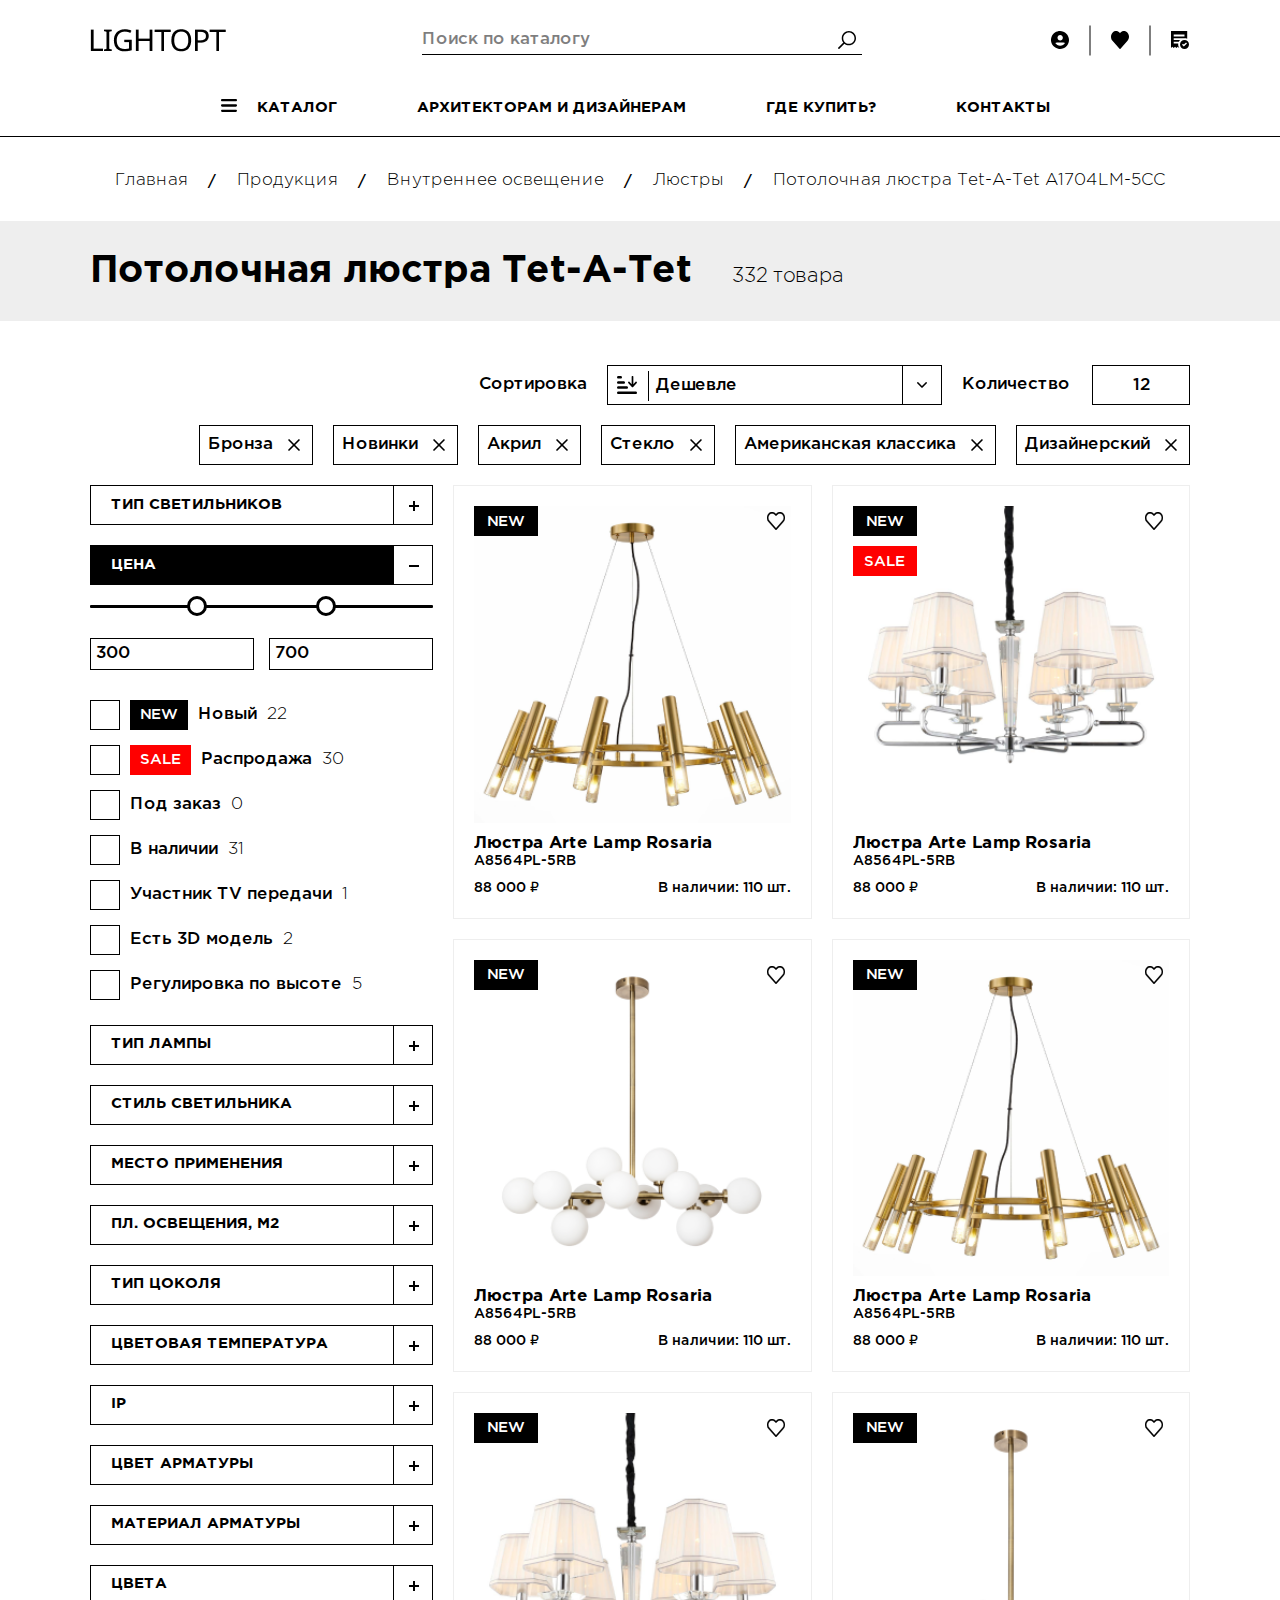
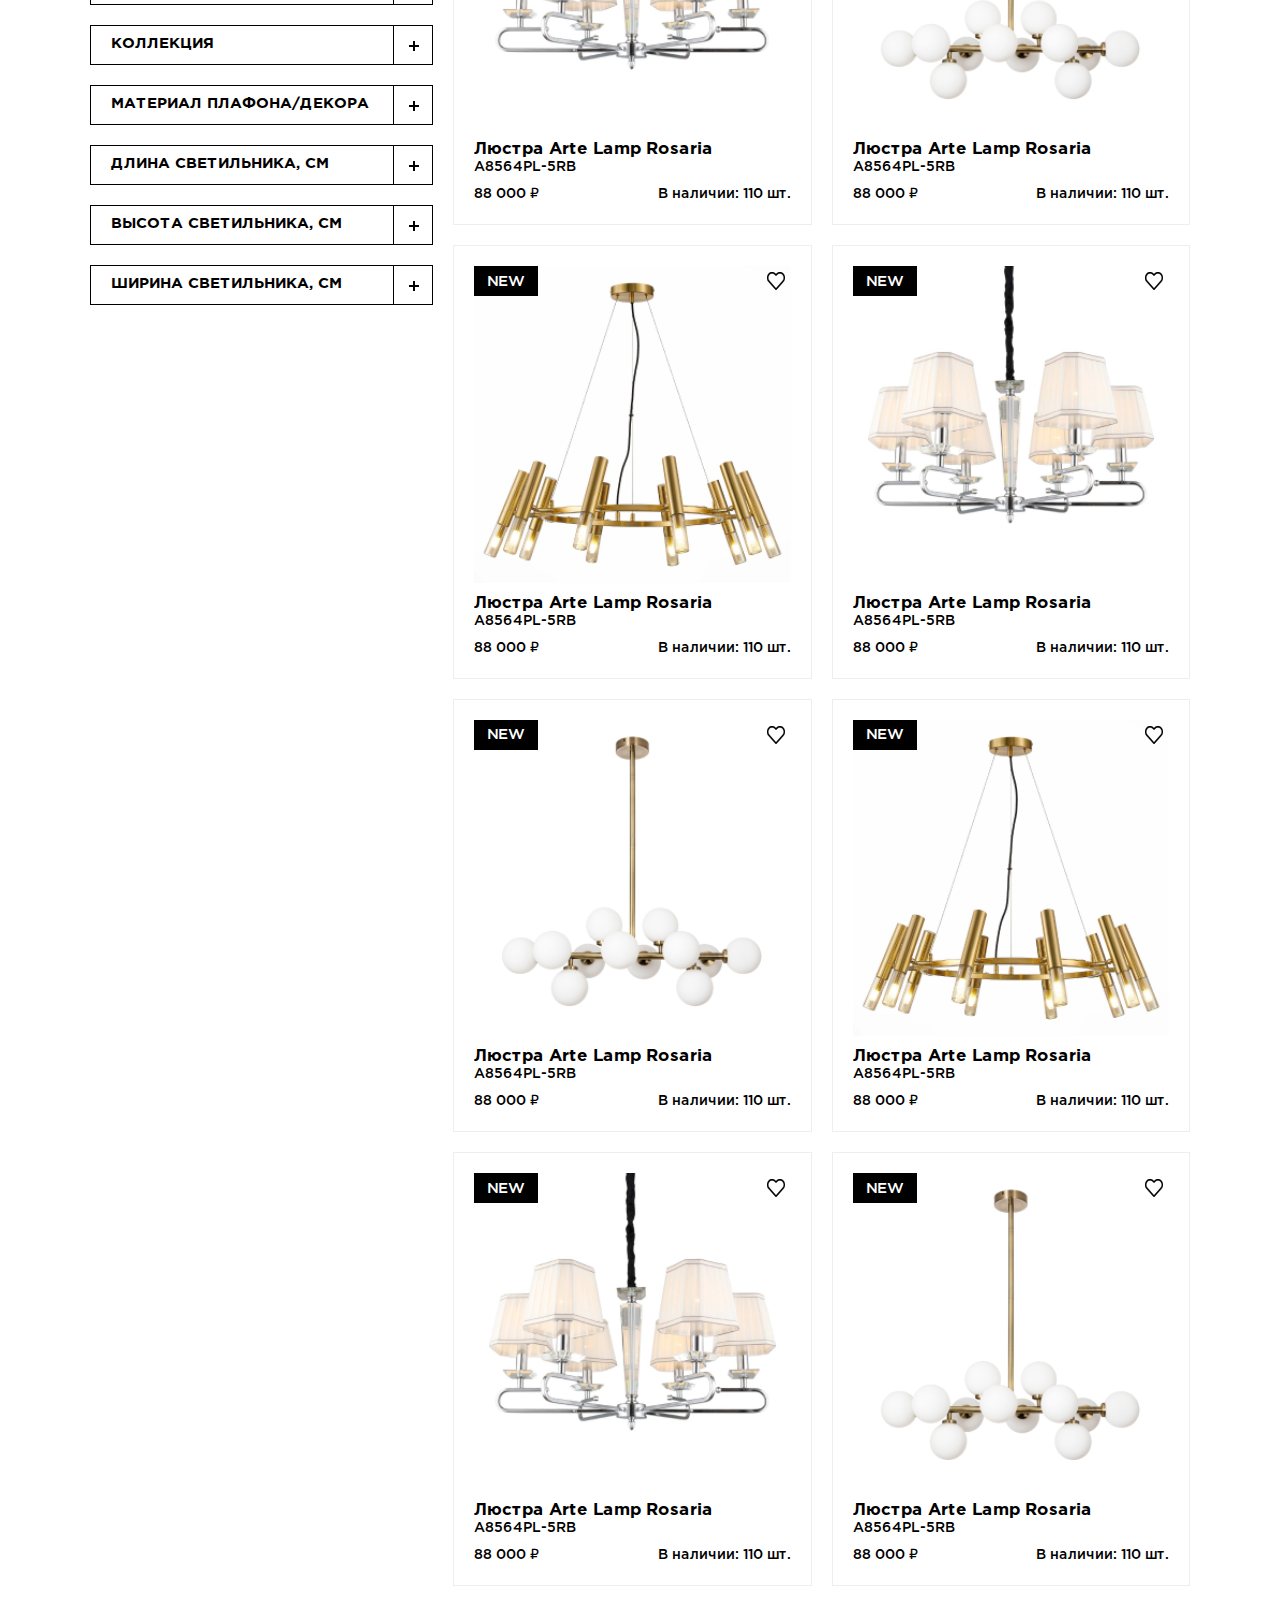
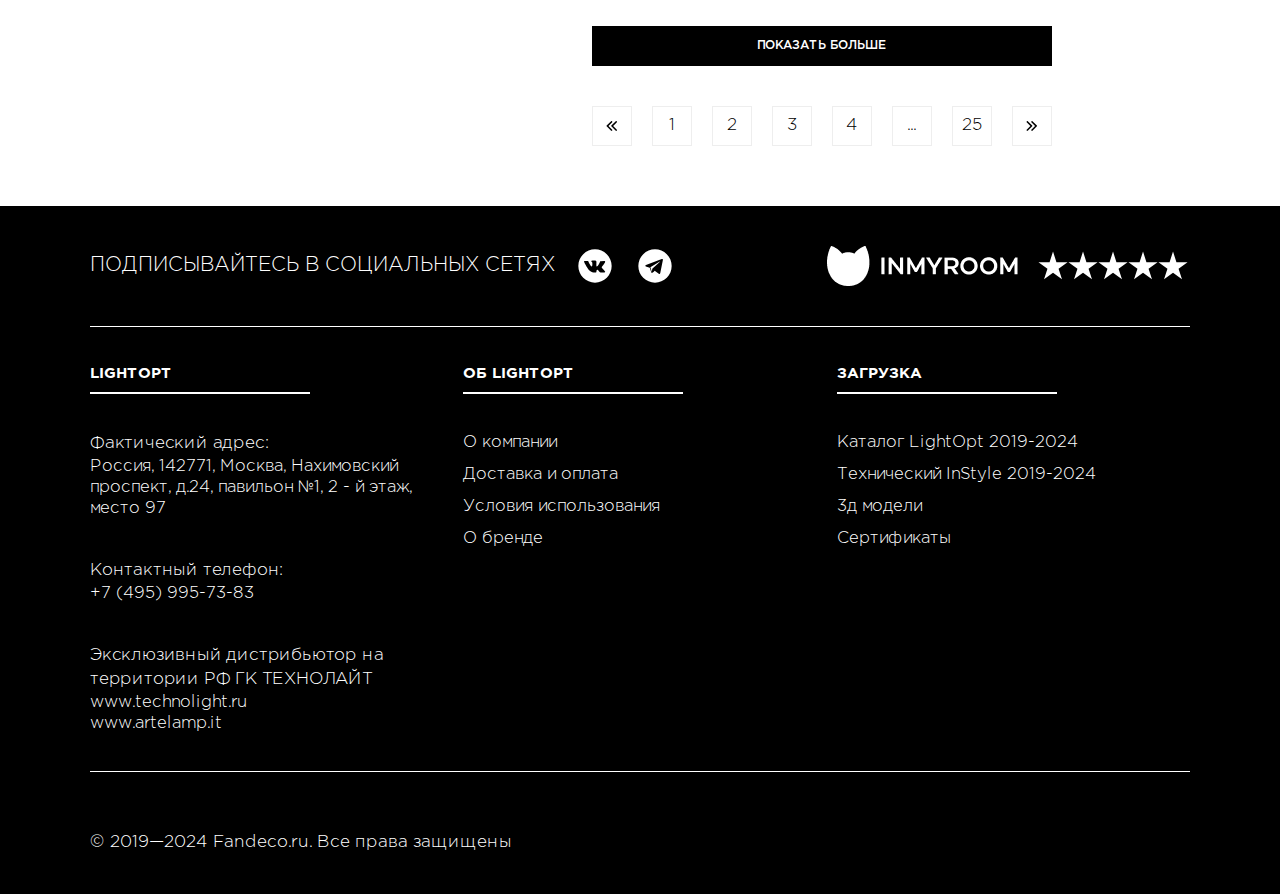
==== commit 65ebca34: "Add files via upload" ====
--- a/index.html
+++ b/index.html
@@ -21,7 +21,7 @@
     <header class="header" id="header">
       <div class="container">
         <div class="header-info">
-          <a class="header-info__logo" href="#!"><img src="img/LightOpt.png" alt="LightOpt" /></a>
+          <a class="header-info__logo" href="/index.html"><img src="img/LightOpt.png" alt="LightOpt" /></a>
           <div class="header-info__search">
             <input class="header-info__input-text" type="text" placeholder="Поиск по каталогу" />
             <button class="header-info__btn header-info__menu-search btn-reset"></button>
@@ -43,7 +43,7 @@
         </div>
         <nav class="nav">
           <ul class="nav__list">
-            <li class="nav__item"><a class="nav__link" href="#!">каталог</a></li>
+            <li class="nav__item"><a class="nav__link" href="/catalog.html">каталог</a></li>
             <li class="nav__item"><a class="nav__link" href="#!">архитекторам и дизайнерам</a></li>
             <li class="nav__item"><a class="nav__link" href="#!">где купить?</a></li>
             <li class="nav__item"><a class="nav__link" href="#!">контакты</a></li>
@@ -54,16 +54,27 @@
             <div class="nav-mobile__card">
               <div class="nav-mobile__top">
                 <div class="nav-mobile__card-wrap">
-                  <div class="nav-mobile nav-mobile-person"></div>
+                  <div class="nav-mobile__pic nav-mobile__pic-person"></div>
                   <div class="nav-mobile__title">Личный кабинет</div>
+                </div>
+              </div>
+            </div>
+            <div class="nav-mobile__card">
+              <div class="nav-mobile__top">
+                <div class="nav-mobile__card-wrap">
+                  <div class="nav-mobile__pic nav-mobile__pic-present"></div>
+                  <div class="nav-mobile__title-wrap">
+                    <div class="nav-mobile__title">каталог</div>
+                    <div class="nav-mobile__open-icon"></div>
+                  </div>
                 </div>
               </div>
               <div class="nav-mobile__bottom">
                 <div class="nav-mobile__card-wrap">
-                  <div class="nav-mobile nav-mobile__plus"></div>
+                  <div class="nav-mobile__plus"></div>
                   <div class="nav-mobile__title">Функциональное освещение</div>
                 </div>
-                <ul class="nav-mobile__list">
+                <ul class="nav-mobile__list nav-mobile__list-open">
                   <li class="nav-mobile__item">• Системы освещения</li>
                   <li class="nav-mobile__item">• Витринные светильники</li>
                   <li class="nav-mobile__item">• Гибкий неон</li>
@@ -75,658 +86,85 @@
               </div>
               <div class="nav-mobile__bottom">
                 <div class="nav-mobile__card-wrap">
-                  <div class="nav-mobile nav-mobile__plus"></div>
-                  <div class="nav-mobile__title">Уличное освещение</div>
-                </div>
-                <ul class="nav-mobile__list">
-                  <li class="nav-mobile__item">• Системы освещения</li>
-                  <li class="nav-mobile__item">• Витринные светильники</li>
-                  <li class="nav-mobile__item">• Гибкий неон</li>
-                  <li class="nav-mobile__item">• Настенные светильники</li>
-                  <li class="nav-mobile__item">• Потолочные светильники</li>
-                  <li class="nav-mobile__item">• Алюминиевые профили</li>
-                  <li class="nav-mobile__item">• Светодиодные ленты</li>
-                </ul>
+                  <div class="nav-mobile__plus"></div>
+                  <div class="nav-mobile__title">Функциональное освещение</div>
+                </div>
               </div>
               <div class="nav-mobile__bottom">
                 <div class="nav-mobile__card-wrap">
-                  <div class="nav-mobile nav-mobile__plus"></div>
-                  <div class="nav-mobile__title">Источники света</div>
-                </div>
-                <ul class="nav-mobile__list">
-                  <li class="nav-mobile__item">• Системы освещения</li>
-                  <li class="nav-mobile__item">• Витринные светильники</li>
-                  <li class="nav-mobile__item">• Гибкий неон</li>
-                  <li class="nav-mobile__item">• Настенные светильники</li>
-                  <li class="nav-mobile__item">• Потолочные светильники</li>
-                  <li class="nav-mobile__item">• Алюминиевые профили</li>
-                  <li class="nav-mobile__item">• Светодиодные ленты</li>
-                </ul>
+                  <div class="nav-mobile__plus"></div>
+                  <div class="nav-mobile__title">Уличное освещение</div>
+                </div>
               </div>
               <div class="nav-mobile__bottom">
                 <div class="nav-mobile__card-wrap">
-                  <div class="nav-mobile nav-mobile__plus"></div>
-                  <div class="nav-mobile__title">Управление светом</div>
-                </div>
-                <ul class="nav-mobile__list">
-                  <li class="nav-mobile__item">• Системы освещения</li>
-                  <li class="nav-mobile__item">• Витринные светильники</li>
-                  <li class="nav-mobile__item">• Гибкий неон</li>
-                  <li class="nav-mobile__item">• Настенные светильники</li>
-                  <li class="nav-mobile__item">• Потолочные светильники</li>
-                  <li class="nav-mobile__item">• Алюминиевые профили</li>
-                  <li class="nav-mobile__item">• Светодиодные ленты</li>
-                </ul>
+                  <div class="nav-mobile__plus"></div>
+                  <div class="nav-mobile__title">Источники света</div>
+                </div>
               </div>
               <div class="nav-mobile__bottom">
                 <div class="nav-mobile__card-wrap">
-                  <div class="nav-mobile nav-mobile__plus"></div>
-                  <div class="nav-mobile__title">Декоративное освещение</div>
-                </div>
-                <ul class="nav-mobile__list">
-                  <li class="nav-mobile__item">• Системы освещения</li>
-                  <li class="nav-mobile__item">• Витринные светильники</li>
-                  <li class="nav-mobile__item">• Гибкий неон</li>
-                  <li class="nav-mobile__item">• Настенные светильники</li>
-                  <li class="nav-mobile__item">• Потолочные светильники</li>
-                  <li class="nav-mobile__item">• Алюминиевые профили</li>
-                  <li class="nav-mobile__item">• Светодиодные ленты</li>
-                </ul>
+                  <div class="nav-mobile__plus"></div>
+                  <div class="nav-mobile__title">Управление светом</div>
+                </div>
               </div>
               <div class="nav-mobile__bottom">
                 <div class="nav-mobile__card-wrap">
-                  <div class="nav-mobile nav-mobile__plus"></div>
-                  <div class="nav-mobile__title">Источники питания</div>
-                </div>
-                <ul class="nav-mobile__list">
-                  <li class="nav-mobile__item">• Системы освещения</li>
-                  <li class="nav-mobile__item">• Витринные светильники</li>
-                  <li class="nav-mobile__item">• Гибкий неон</li>
-                  <li class="nav-mobile__item">• Настенные светильники</li>
-                  <li class="nav-mobile__item">• Потолочные светильники</li>
-                  <li class="nav-mobile__item">• Алюминиевые профили</li>
-                  <li class="nav-mobile__item">• Светодиодные ленты</li>
-                </ul>
+                  <div class="nav-mobile__plus"></div>
+                  <div class="nav-mobile__title">Декоративное освещение</div>
+                </div>
               </div>
               <div class="nav-mobile__bottom">
                 <div class="nav-mobile__card-wrap">
-                  <div class="nav-mobile nav-mobile__plus"></div>
+                  <div class="nav-mobile__plus"></div>
+                  <div class="nav-mobile__title">Источники питания</div>
+                </div>
+              </div>
+              <div class="nav-mobile__bottom">
+                <div class="nav-mobile__card-wrap">
+                  <div class="nav-mobile__plus"></div>
                   <div class="nav-mobile__title">Аксессуары для светильников</div>
                 </div>
-                <ul class="nav-mobile__list">
-                  <li class="nav-mobile__item">• Системы освещения</li>
-                  <li class="nav-mobile__item">• Витринные светильники</li>
-                  <li class="nav-mobile__item">• Гибкий неон</li>
-                  <li class="nav-mobile__item">• Настенные светильники</li>
-                  <li class="nav-mobile__item">• Потолочные светильники</li>
-                  <li class="nav-mobile__item">• Алюминиевые профили</li>
-                  <li class="nav-mobile__item">• Светодиодные ленты</li>
-                </ul>
               </div>
             </div>
             <div class="nav-mobile__card">
               <div class="nav-mobile__top">
                 <div class="nav-mobile__card-wrap">
-                  <div class="nav-mobile nav-mobile-present"></div>
-                  <div class="nav-mobile__title">каталог</div>
-                </div>
-              </div>
-              <div class="nav-mobile__bottom">
-                <div class="nav-mobile__card-wrap">
-                  <div class="nav-mobile nav-mobile__plus"></div>
-                  <div class="nav-mobile__title">Функциональное освещение</div>
-                </div>
-                <ul class="nav-mobile__list">
-                  <li class="nav-mobile__item">• Системы освещения</li>
-                  <li class="nav-mobile__item">• Витринные светильники</li>
-                  <li class="nav-mobile__item">• Гибкий неон</li>
-                  <li class="nav-mobile__item">• Настенные светильники</li>
-                  <li class="nav-mobile__item">• Потолочные светильники</li>
-                  <li class="nav-mobile__item">• Алюминиевые профили</li>
-                  <li class="nav-mobile__item">• Светодиодные ленты</li>
-                </ul>
-              </div>
-              <div class="nav-mobile__bottom">
-                <div class="nav-mobile__card-wrap">
-                  <div class="nav-mobile nav-mobile__plus"></div>
-                  <div class="nav-mobile__title">Уличное освещение</div>
-                </div>
-                <ul class="nav-mobile__list">
-                  <li class="nav-mobile__item">• Системы освещения</li>
-                  <li class="nav-mobile__item">• Витринные светильники</li>
-                  <li class="nav-mobile__item">• Гибкий неон</li>
-                  <li class="nav-mobile__item">• Настенные светильники</li>
-                  <li class="nav-mobile__item">• Потолочные светильники</li>
-                  <li class="nav-mobile__item">• Алюминиевые профили</li>
-                  <li class="nav-mobile__item">• Светодиодные ленты</li>
-                </ul>
-              </div>
-              <div class="nav-mobile__bottom">
-                <div class="nav-mobile__card-wrap">
-                  <div class="nav-mobile nav-mobile__plus"></div>
-                  <div class="nav-mobile__title">Источники света</div>
-                </div>
-                <ul class="nav-mobile__list">
-                  <li class="nav-mobile__item">• Системы освещения</li>
-                  <li class="nav-mobile__item">• Витринные светильники</li>
-                  <li class="nav-mobile__item">• Гибкий неон</li>
-                  <li class="nav-mobile__item">• Настенные светильники</li>
-                  <li class="nav-mobile__item">• Потолочные светильники</li>
-                  <li class="nav-mobile__item">• Алюминиевые профили</li>
-                  <li class="nav-mobile__item">• Светодиодные ленты</li>
-                </ul>
-              </div>
-              <div class="nav-mobile__bottom">
-                <div class="nav-mobile__card-wrap">
-                  <div class="nav-mobile nav-mobile__plus"></div>
-                  <div class="nav-mobile__title">Управление светом</div>
-                </div>
-                <ul class="nav-mobile__list">
-                  <li class="nav-mobile__item">• Системы освещения</li>
-                  <li class="nav-mobile__item">• Витринные светильники</li>
-                  <li class="nav-mobile__item">• Гибкий неон</li>
-                  <li class="nav-mobile__item">• Настенные светильники</li>
-                  <li class="nav-mobile__item">• Потолочные светильники</li>
-                  <li class="nav-mobile__item">• Алюминиевые профили</li>
-                  <li class="nav-mobile__item">• Светодиодные ленты</li>
-                </ul>
-              </div>
-              <div class="nav-mobile__bottom">
-                <div class="nav-mobile__card-wrap">
-                  <div class="nav-mobile nav-mobile__plus"></div>
-                  <div class="nav-mobile__title">Декоративное освещение</div>
-                </div>
-                <ul class="nav-mobile__list">
-                  <li class="nav-mobile__item">• Системы освещения</li>
-                  <li class="nav-mobile__item">• Витринные светильники</li>
-                  <li class="nav-mobile__item">• Гибкий неон</li>
-                  <li class="nav-mobile__item">• Настенные светильники</li>
-                  <li class="nav-mobile__item">• Потолочные светильники</li>
-                  <li class="nav-mobile__item">• Алюминиевые профили</li>
-                  <li class="nav-mobile__item">• Светодиодные ленты</li>
-                </ul>
-              </div>
-              <div class="nav-mobile__bottom">
-                <div class="nav-mobile__card-wrap">
-                  <div class="nav-mobile nav-mobile__plus"></div>
-                  <div class="nav-mobile__title">Источники питания</div>
-                </div>
-                <ul class="nav-mobile__list">
-                  <li class="nav-mobile__item">• Системы освещения</li>
-                  <li class="nav-mobile__item">• Витринные светильники</li>
-                  <li class="nav-mobile__item">• Гибкий неон</li>
-                  <li class="nav-mobile__item">• Настенные светильники</li>
-                  <li class="nav-mobile__item">• Потолочные светильники</li>
-                  <li class="nav-mobile__item">• Алюминиевые профили</li>
-                  <li class="nav-mobile__item">• Светодиодные ленты</li>
-                </ul>
-              </div>
-              <div class="nav-mobile__bottom">
-                <div class="nav-mobile__card-wrap">
-                  <div class="nav-mobile nav-mobile__plus"></div>
-                  <div class="nav-mobile__title">Аксессуары для светильников</div>
-                </div>
-                <ul class="nav-mobile__list">
-                  <li class="nav-mobile__item">• Системы освещения</li>
-                  <li class="nav-mobile__item">• Витринные светильники</li>
-                  <li class="nav-mobile__item">• Гибкий неон</li>
-                  <li class="nav-mobile__item">• Настенные светильники</li>
-                  <li class="nav-mobile__item">• Потолочные светильники</li>
-                  <li class="nav-mobile__item">• Алюминиевые профили</li>
-                  <li class="nav-mobile__item">• Светодиодные ленты</li>
-                </ul>
+                  <div class="nav-mobile__pic nav-mobile__pic-person"></div>
+                  <div class="nav-mobile__title">Личный кабинет</div>
+                </div>
               </div>
             </div>
             <div class="nav-mobile__card">
               <div class="nav-mobile__top">
                 <div class="nav-mobile__card-wrap">
-                  <div class="nav-mobile nav-mobile-palette"></div>
+                  <div class="nav-mobile__pic nav-mobile__pic-palette"></div>
                   <div class="nav-mobile__title">Архитекторам и дизайнерам</div>
                 </div>
-              </div>
-              <div class="nav-mobile__bottom">
-                <div class="nav-mobile__card-wrap">
-                  <div class="nav-mobile nav-mobile__plus"></div>
-                  <div class="nav-mobile__title">Функциональное освещение</div>
-                </div>
-                <ul class="nav-mobile__list">
-                  <li class="nav-mobile__item">• Системы освещения</li>
-                  <li class="nav-mobile__item">• Витринные светильники</li>
-                  <li class="nav-mobile__item">• Гибкий неон</li>
-                  <li class="nav-mobile__item">• Настенные светильники</li>
-                  <li class="nav-mobile__item">• Потолочные светильники</li>
-                  <li class="nav-mobile__item">• Алюминиевые профили</li>
-                  <li class="nav-mobile__item">• Светодиодные ленты</li>
-                </ul>
-              </div>
-              <div class="nav-mobile__bottom">
-                <div class="nav-mobile__card-wrap">
-                  <div class="nav-mobile nav-mobile__plus"></div>
-                  <div class="nav-mobile__title">Уличное освещение</div>
-                </div>
-                <ul class="nav-mobile__list">
-                  <li class="nav-mobile__item">• Системы освещения</li>
-                  <li class="nav-mobile__item">• Витринные светильники</li>
-                  <li class="nav-mobile__item">• Гибкий неон</li>
-                  <li class="nav-mobile__item">• Настенные светильники</li>
-                  <li class="nav-mobile__item">• Потолочные светильники</li>
-                  <li class="nav-mobile__item">• Алюминиевые профили</li>
-                  <li class="nav-mobile__item">• Светодиодные ленты</li>
-                </ul>
-              </div>
-              <div class="nav-mobile__bottom">
-                <div class="nav-mobile__card-wrap">
-                  <div class="nav-mobile nav-mobile__plus"></div>
-                  <div class="nav-mobile__title">Источники света</div>
-                </div>
-                <ul class="nav-mobile__list">
-                  <li class="nav-mobile__item">• Системы освещения</li>
-                  <li class="nav-mobile__item">• Витринные светильники</li>
-                  <li class="nav-mobile__item">• Гибкий неон</li>
-                  <li class="nav-mobile__item">• Настенные светильники</li>
-                  <li class="nav-mobile__item">• Потолочные светильники</li>
-                  <li class="nav-mobile__item">• Алюминиевые профили</li>
-                  <li class="nav-mobile__item">• Светодиодные ленты</li>
-                </ul>
-              </div>
-              <div class="nav-mobile__bottom">
-                <div class="nav-mobile__card-wrap">
-                  <div class="nav-mobile nav-mobile__plus"></div>
-                  <div class="nav-mobile__title">Управление светом</div>
-                </div>
-                <ul class="nav-mobile__list">
-                  <li class="nav-mobile__item">• Системы освещения</li>
-                  <li class="nav-mobile__item">• Витринные светильники</li>
-                  <li class="nav-mobile__item">• Гибкий неон</li>
-                  <li class="nav-mobile__item">• Настенные светильники</li>
-                  <li class="nav-mobile__item">• Потолочные светильники</li>
-                  <li class="nav-mobile__item">• Алюминиевые профили</li>
-                  <li class="nav-mobile__item">• Светодиодные ленты</li>
-                </ul>
-              </div>
-              <div class="nav-mobile__bottom">
-                <div class="nav-mobile__card-wrap">
-                  <div class="nav-mobile nav-mobile__plus"></div>
-                  <div class="nav-mobile__title">Декоративное освещение</div>
-                </div>
-                <ul class="nav-mobile__list">
-                  <li class="nav-mobile__item">• Системы освещения</li>
-                  <li class="nav-mobile__item">• Витринные светильники</li>
-                  <li class="nav-mobile__item">• Гибкий неон</li>
-                  <li class="nav-mobile__item">• Настенные светильники</li>
-                  <li class="nav-mobile__item">• Потолочные светильники</li>
-                  <li class="nav-mobile__item">• Алюминиевые профили</li>
-                  <li class="nav-mobile__item">• Светодиодные ленты</li>
-                </ul>
-              </div>
-              <div class="nav-mobile__bottom">
-                <div class="nav-mobile__card-wrap">
-                  <div class="nav-mobile nav-mobile__plus"></div>
-                  <div class="nav-mobile__title">Источники питания</div>
-                </div>
-                <ul class="nav-mobile__list">
-                  <li class="nav-mobile__item">• Системы освещения</li>
-                  <li class="nav-mobile__item">• Витринные светильники</li>
-                  <li class="nav-mobile__item">• Гибкий неон</li>
-                  <li class="nav-mobile__item">• Настенные светильники</li>
-                  <li class="nav-mobile__item">• Потолочные светильники</li>
-                  <li class="nav-mobile__item">• Алюминиевые профили</li>
-                  <li class="nav-mobile__item">• Светодиодные ленты</li>
-                </ul>
-              </div>
-              <div class="nav-mobile__bottom">
-                <div class="nav-mobile__card-wrap">
-                  <div class="nav-mobile nav-mobile__plus"></div>
-                  <div class="nav-mobile__title">Аксессуары для светильников</div>
-                </div>
-                <ul class="nav-mobile__list">
-                  <li class="nav-mobile__item">• Системы освещения</li>
-                  <li class="nav-mobile__item">• Витринные светильники</li>
-                  <li class="nav-mobile__item">• Гибкий неон</li>
-                  <li class="nav-mobile__item">• Настенные светильники</li>
-                  <li class="nav-mobile__item">• Потолочные светильники</li>
-                  <li class="nav-mobile__item">• Алюминиевые профили</li>
-                  <li class="nav-mobile__item">• Светодиодные ленты</li>
-                </ul>
               </div>
             </div>
             <div class="nav-mobile__card">
               <div class="nav-mobile__top">
                 <div class="nav-mobile__card-wrap">
-                  <div class="nav-mobile nav-mobile-puzzles"></div>
+                  <div class="nav-mobile__pic nav-mobile__pic-puzzles"></div>
                   <div class="nav-mobile__title">О бренде</div>
                 </div>
-              </div>
-              <div class="nav-mobile__bottom">
-                <div class="nav-mobile__card-wrap">
-                  <div class="nav-mobile nav-mobile__plus"></div>
-                  <div class="nav-mobile__title">Функциональное освещение</div>
-                </div>
-                <ul class="nav-mobile__list">
-                  <li class="nav-mobile__item">• Системы освещения</li>
-                  <li class="nav-mobile__item">• Витринные светильники</li>
-                  <li class="nav-mobile__item">• Гибкий неон</li>
-                  <li class="nav-mobile__item">• Настенные светильники</li>
-                  <li class="nav-mobile__item">• Потолочные светильники</li>
-                  <li class="nav-mobile__item">• Алюминиевые профили</li>
-                  <li class="nav-mobile__item">• Светодиодные ленты</li>
-                </ul>
-              </div>
-              <div class="nav-mobile__bottom">
-                <div class="nav-mobile__card-wrap">
-                  <div class="nav-mobile nav-mobile__plus"></div>
-                  <div class="nav-mobile__title">Уличное освещение</div>
-                </div>
-                <ul class="nav-mobile__list">
-                  <li class="nav-mobile__item">• Системы освещения</li>
-                  <li class="nav-mobile__item">• Витринные светильники</li>
-                  <li class="nav-mobile__item">• Гибкий неон</li>
-                  <li class="nav-mobile__item">• Настенные светильники</li>
-                  <li class="nav-mobile__item">• Потолочные светильники</li>
-                  <li class="nav-mobile__item">• Алюминиевые профили</li>
-                  <li class="nav-mobile__item">• Светодиодные ленты</li>
-                </ul>
-              </div>
-              <div class="nav-mobile__bottom">
-                <div class="nav-mobile__card-wrap">
-                  <div class="nav-mobile nav-mobile__plus"></div>
-                  <div class="nav-mobile__title">Источники света</div>
-                </div>
-                <ul class="nav-mobile__list">
-                  <li class="nav-mobile__item">• Системы освещения</li>
-                  <li class="nav-mobile__item">• Витринные светильники</li>
-                  <li class="nav-mobile__item">• Гибкий неон</li>
-                  <li class="nav-mobile__item">• Настенные светильники</li>
-                  <li class="nav-mobile__item">• Потолочные светильники</li>
-                  <li class="nav-mobile__item">• Алюминиевые профили</li>
-                  <li class="nav-mobile__item">• Светодиодные ленты</li>
-                </ul>
-              </div>
-              <div class="nav-mobile__bottom">
-                <div class="nav-mobile__card-wrap">
-                  <div class="nav-mobile nav-mobile__plus"></div>
-                  <div class="nav-mobile__title">Управление светом</div>
-                </div>
-                <ul class="nav-mobile__list">
-                  <li class="nav-mobile__item">• Системы освещения</li>
-                  <li class="nav-mobile__item">• Витринные светильники</li>
-                  <li class="nav-mobile__item">• Гибкий неон</li>
-                  <li class="nav-mobile__item">• Настенные светильники</li>
-                  <li class="nav-mobile__item">• Потолочные светильники</li>
-                  <li class="nav-mobile__item">• Алюминиевые профили</li>
-                  <li class="nav-mobile__item">• Светодиодные ленты</li>
-                </ul>
-              </div>
-              <div class="nav-mobile__bottom">
-                <div class="nav-mobile__card-wrap">
-                  <div class="nav-mobile nav-mobile__plus"></div>
-                  <div class="nav-mobile__title">Декоративное освещение</div>
-                </div>
-                <ul class="nav-mobile__list">
-                  <li class="nav-mobile__item">• Системы освещения</li>
-                  <li class="nav-mobile__item">• Витринные светильники</li>
-                  <li class="nav-mobile__item">• Гибкий неон</li>
-                  <li class="nav-mobile__item">• Настенные светильники</li>
-                  <li class="nav-mobile__item">• Потолочные светильники</li>
-                  <li class="nav-mobile__item">• Алюминиевые профили</li>
-                  <li class="nav-mobile__item">• Светодиодные ленты</li>
-                </ul>
-              </div>
-              <div class="nav-mobile__bottom">
-                <div class="nav-mobile__card-wrap">
-                  <div class="nav-mobile nav-mobile__plus"></div>
-                  <div class="nav-mobile__title">Источники питания</div>
-                </div>
-                <ul class="nav-mobile__list">
-                  <li class="nav-mobile__item">• Системы освещения</li>
-                  <li class="nav-mobile__item">• Витринные светильники</li>
-                  <li class="nav-mobile__item">• Гибкий неон</li>
-                  <li class="nav-mobile__item">• Настенные светильники</li>
-                  <li class="nav-mobile__item">• Потолочные светильники</li>
-                  <li class="nav-mobile__item">• Алюминиевые профили</li>
-                  <li class="nav-mobile__item">• Светодиодные ленты</li>
-                </ul>
-              </div>
-              <div class="nav-mobile__bottom">
-                <div class="nav-mobile__card-wrap">
-                  <div class="nav-mobile nav-mobile__plus"></div>
-                  <div class="nav-mobile__title">Аксессуары для светильников</div>
-                </div>
-                <ul class="nav-mobile__list">
-                  <li class="nav-mobile__item">• Системы освещения</li>
-                  <li class="nav-mobile__item">• Витринные светильники</li>
-                  <li class="nav-mobile__item">• Гибкий неон</li>
-                  <li class="nav-mobile__item">• Настенные светильники</li>
-                  <li class="nav-mobile__item">• Потолочные светильники</li>
-                  <li class="nav-mobile__item">• Алюминиевые профили</li>
-                  <li class="nav-mobile__item">• Светодиодные ленты</li>
-                </ul>
               </div>
             </div>
             <div class="nav-mobile__card">
               <div class="nav-mobile__top">
                 <div class="nav-mobile__card-wrap">
-                  <div class="nav-mobile nav-mobile-marker"></div>
+                  <div class="nav-mobile__pic nav-mobile__pic-marker"></div>
                   <div class="nav-mobile__title">Где купить ?</div>
                 </div>
-              </div>
-              <div class="nav-mobile__bottom">
-                <div class="nav-mobile__card-wrap">
-                  <div class="nav-mobile nav-mobile__plus"></div>
-                  <div class="nav-mobile__title">Функциональное освещение</div>
-                </div>
-                <ul class="nav-mobile__list">
-                  <li class="nav-mobile__item">• Системы освещения</li>
-                  <li class="nav-mobile__item">• Витринные светильники</li>
-                  <li class="nav-mobile__item">• Гибкий неон</li>
-                  <li class="nav-mobile__item">• Настенные светильники</li>
-                  <li class="nav-mobile__item">• Потолочные светильники</li>
-                  <li class="nav-mobile__item">• Алюминиевые профили</li>
-                  <li class="nav-mobile__item">• Светодиодные ленты</li>
-                </ul>
-              </div>
-              <div class="nav-mobile__bottom">
-                <div class="nav-mobile__card-wrap">
-                  <div class="nav-mobile nav-mobile__plus"></div>
-                  <div class="nav-mobile__title">Уличное освещение</div>
-                </div>
-                <ul class="nav-mobile__list">
-                  <li class="nav-mobile__item">• Системы освещения</li>
-                  <li class="nav-mobile__item">• Витринные светильники</li>
-                  <li class="nav-mobile__item">• Гибкий неон</li>
-                  <li class="nav-mobile__item">• Настенные светильники</li>
-                  <li class="nav-mobile__item">• Потолочные светильники</li>
-                  <li class="nav-mobile__item">• Алюминиевые профили</li>
-                  <li class="nav-mobile__item">• Светодиодные ленты</li>
-                </ul>
-              </div>
-              <div class="nav-mobile__bottom">
-                <div class="nav-mobile__card-wrap">
-                  <div class="nav-mobile nav-mobile__plus"></div>
-                  <div class="nav-mobile__title">Источники света</div>
-                </div>
-                <ul class="nav-mobile__list">
-                  <li class="nav-mobile__item">• Системы освещения</li>
-                  <li class="nav-mobile__item">• Витринные светильники</li>
-                  <li class="nav-mobile__item">• Гибкий неон</li>
-                  <li class="nav-mobile__item">• Настенные светильники</li>
-                  <li class="nav-mobile__item">• Потолочные светильники</li>
-                  <li class="nav-mobile__item">• Алюминиевые профили</li>
-                  <li class="nav-mobile__item">• Светодиодные ленты</li>
-                </ul>
-              </div>
-              <div class="nav-mobile__bottom">
-                <div class="nav-mobile__card-wrap">
-                  <div class="nav-mobile nav-mobile__plus"></div>
-                  <div class="nav-mobile__title">Управление светом</div>
-                </div>
-                <ul class="nav-mobile__list">
-                  <li class="nav-mobile__item">• Системы освещения</li>
-                  <li class="nav-mobile__item">• Витринные светильники</li>
-                  <li class="nav-mobile__item">• Гибкий неон</li>
-                  <li class="nav-mobile__item">• Настенные светильники</li>
-                  <li class="nav-mobile__item">• Потолочные светильники</li>
-                  <li class="nav-mobile__item">• Алюминиевые профили</li>
-                  <li class="nav-mobile__item">• Светодиодные ленты</li>
-                </ul>
-              </div>
-              <div class="nav-mobile__bottom">
-                <div class="nav-mobile__card-wrap">
-                  <div class="nav-mobile nav-mobile__plus"></div>
-                  <div class="nav-mobile__title">Декоративное освещение</div>
-                </div>
-                <ul class="nav-mobile__list">
-                  <li class="nav-mobile__item">• Системы освещения</li>
-                  <li class="nav-mobile__item">• Витринные светильники</li>
-                  <li class="nav-mobile__item">• Гибкий неон</li>
-                  <li class="nav-mobile__item">• Настенные светильники</li>
-                  <li class="nav-mobile__item">• Потолочные светильники</li>
-                  <li class="nav-mobile__item">• Алюминиевые профили</li>
-                  <li class="nav-mobile__item">• Светодиодные ленты</li>
-                </ul>
-              </div>
-              <div class="nav-mobile__bottom">
-                <div class="nav-mobile__card-wrap">
-                  <div class="nav-mobile nav-mobile__plus"></div>
-                  <div class="nav-mobile__title">Источники питания</div>
-                </div>
-                <ul class="nav-mobile__list">
-                  <li class="nav-mobile__item">• Системы освещения</li>
-                  <li class="nav-mobile__item">• Витринные светильники</li>
-                  <li class="nav-mobile__item">• Гибкий неон</li>
-                  <li class="nav-mobile__item">• Настенные светильники</li>
-                  <li class="nav-mobile__item">• Потолочные светильники</li>
-                  <li class="nav-mobile__item">• Алюминиевые профили</li>
-                  <li class="nav-mobile__item">• Светодиодные ленты</li>
-                </ul>
-              </div>
-              <div class="nav-mobile__bottom">
-                <div class="nav-mobile__card-wrap">
-                  <div class="nav-mobile nav-mobile__plus"></div>
-                  <div class="nav-mobile__title">Аксессуары для светильников</div>
-                </div>
-                <ul class="nav-mobile__list">
-                  <li class="nav-mobile__item">• Системы освещения</li>
-                  <li class="nav-mobile__item">• Витринные светильники</li>
-                  <li class="nav-mobile__item">• Гибкий неон</li>
-                  <li class="nav-mobile__item">• Настенные светильники</li>
-                  <li class="nav-mobile__item">• Потолочные светильники</li>
-                  <li class="nav-mobile__item">• Алюминиевые профили</li>
-                  <li class="nav-mobile__item">• Светодиодные ленты</li>
-                </ul>
               </div>
             </div>
             <div class="nav-mobile__card">
               <div class="nav-mobile__top">
                 <div class="nav-mobile__card-wrap">
-                  <div class="nav-mobile nav-mobile-contacts"></div>
+                  <div class="nav-mobile__pic nav-mobile__pic-contacts"></div>
                   <div class="nav-mobile__title">Контакты</div>
                 </div>
-              </div>
-              <div class="nav-mobile__bottom">
-                <div class="nav-mobile__card-wrap">
-                  <div class="nav-mobile nav-mobile__plus"></div>
-                  <div class="nav-mobile__title">Функциональное освещение</div>
-                </div>
-                <ul class="nav-mobile__list">
-                  <li class="nav-mobile__item">• Системы освещения</li>
-                  <li class="nav-mobile__item">• Витринные светильники</li>
-                  <li class="nav-mobile__item">• Гибкий неон</li>
-                  <li class="nav-mobile__item">• Настенные светильники</li>
-                  <li class="nav-mobile__item">• Потолочные светильники</li>
-                  <li class="nav-mobile__item">• Алюминиевые профили</li>
-                  <li class="nav-mobile__item">• Светодиодные ленты</li>
-                </ul>
-              </div>
-              <div class="nav-mobile__bottom">
-                <div class="nav-mobile__card-wrap">
-                  <div class="nav-mobile nav-mobile__plus"></div>
-                  <div class="nav-mobile__title">Уличное освещение</div>
-                </div>
-                <ul class="nav-mobile__list">
-                  <li class="nav-mobile__item">• Системы освещения</li>
-                  <li class="nav-mobile__item">• Витринные светильники</li>
-                  <li class="nav-mobile__item">• Гибкий неон</li>
-                  <li class="nav-mobile__item">• Настенные светильники</li>
-                  <li class="nav-mobile__item">• Потолочные светильники</li>
-                  <li class="nav-mobile__item">• Алюминиевые профили</li>
-                  <li class="nav-mobile__item">• Светодиодные ленты</li>
-                </ul>
-              </div>
-              <div class="nav-mobile__bottom">
-                <div class="nav-mobile__card-wrap">
-                  <div class="nav-mobile nav-mobile__plus"></div>
-                  <div class="nav-mobile__title">Источники света</div>
-                </div>
-                <ul class="nav-mobile__list">
-                  <li class="nav-mobile__item">• Системы освещения</li>
-                  <li class="nav-mobile__item">• Витринные светильники</li>
-                  <li class="nav-mobile__item">• Гибкий неон</li>
-                  <li class="nav-mobile__item">• Настенные светильники</li>
-                  <li class="nav-mobile__item">• Потолочные светильники</li>
-                  <li class="nav-mobile__item">• Алюминиевые профили</li>
-                  <li class="nav-mobile__item">• Светодиодные ленты</li>
-                </ul>
-              </div>
-              <div class="nav-mobile__bottom">
-                <div class="nav-mobile__card-wrap">
-                  <div class="nav-mobile nav-mobile__plus"></div>
-                  <div class="nav-mobile__title">Управление светом</div>
-                </div>
-                <ul class="nav-mobile__list">
-                  <li class="nav-mobile__item">• Системы освещения</li>
-                  <li class="nav-mobile__item">• Витринные светильники</li>
-                  <li class="nav-mobile__item">• Гибкий неон</li>
-                  <li class="nav-mobile__item">• Настенные светильники</li>
-                  <li class="nav-mobile__item">• Потолочные светильники</li>
-                  <li class="nav-mobile__item">• Алюминиевые профили</li>
-                  <li class="nav-mobile__item">• Светодиодные ленты</li>
-                </ul>
-              </div>
-              <div class="nav-mobile__bottom">
-                <div class="nav-mobile__card-wrap">
-                  <div class="nav-mobile nav-mobile__plus"></div>
-                  <div class="nav-mobile__title">Декоративное освещение</div>
-                </div>
-                <ul class="nav-mobile__list">
-                  <li class="nav-mobile__item">• Системы освещения</li>
-                  <li class="nav-mobile__item">• Витринные светильники</li>
-                  <li class="nav-mobile__item">• Гибкий неон</li>
-                  <li class="nav-mobile__item">• Настенные светильники</li>
-                  <li class="nav-mobile__item">• Потолочные светильники</li>
-                  <li class="nav-mobile__item">• Алюминиевые профили</li>
-                  <li class="nav-mobile__item">• Светодиодные ленты</li>
-                </ul>
-              </div>
-              <div class="nav-mobile__bottom">
-                <div class="nav-mobile__card-wrap">
-                  <div class="nav-mobile nav-mobile__plus"></div>
-                  <div class="nav-mobile__title">Источники питания</div>
-                </div>
-                <ul class="nav-mobile__list">
-                  <li class="nav-mobile__item">• Системы освещения</li>
-                  <li class="nav-mobile__item">• Витринные светильники</li>
-                  <li class="nav-mobile__item">• Гибкий неон</li>
-                  <li class="nav-mobile__item">• Настенные светильники</li>
-                  <li class="nav-mobile__item">• Потолочные светильники</li>
-                  <li class="nav-mobile__item">• Алюминиевые профили</li>
-                  <li class="nav-mobile__item">• Светодиодные ленты</li>
-                </ul>
-              </div>
-              <div class="nav-mobile__bottom">
-                <div class="nav-mobile__card-wrap">
-                  <div class="nav-mobile nav-mobile__plus"></div>
-                  <div class="nav-mobile__title">Аксессуары для светильников</div>
-                </div>
-                <ul class="nav-mobile__list">
-                  <li class="nav-mobile__item">• Системы освещения</li>
-                  <li class="nav-mobile__item">• Витринные светильники</li>
-                  <li class="nav-mobile__item">• Гибкий неон</li>
-                  <li class="nav-mobile__item">• Настенные светильники</li>
-                  <li class="nav-mobile__item">• Потолочные светильники</li>
-                  <li class="nav-mobile__item">• Алюминиевые профили</li>
-                  <li class="nav-mobile__item">• Светодиодные ленты</li>
-                </ul>
               </div>
             </div>
           </div>
@@ -759,18 +197,18 @@
                 <div class="sort__select-wrap">
                   <div class="custom-select">
                     <div class="custom-select__top sort__select-top">
-                      <div class="sort__select-icon"></div>
+                      <div class="sort__select-icon sort__select-icon--default"></div>
                       <div class="custom-select__value custom-select__value--sort">Дешевле</div>
                       <div class="sort__select-open"></div>
                     </div>
                     <div class="custom-select__drop">
                       <ul class="custom-select__list">
                         <li class="custom-select__item custom-select__item--sort">
-                          <div class="sort__select-icon"></div>
+                          <div class="sort__select-icon sort__select-icon--default"></div>
                           <div class="custom-select__option custom-select__option--sort">По умолчанию</div>
                         </li>
                         <li class="custom-select__item custom-select__item--sort">
-                          <div class="sort__select-icon"></div>
+                          <div class="sort__select-icon sort__select-icon--default"></div>
                           <div class="custom-select__option custom-select__option--sort">Дешевле</div>
                         </li>
                         <li class="custom-select__item custom-select__item--sort">
@@ -846,6 +284,17 @@
                   <div class="catalog-filter__toggle"></div>
                 </div>
                 <div class="catalog-filter__bottom">
+                  <div class="range">
+                    <div class="range-slider"><span class="range-selected"></span></div>
+                    <div class="range-input">
+                      <input class="min" type="range" min="0" max="1000" value="300" step="10" />
+                      <input class="max" type="range" min="0" max="1000" value="700" step="10" />
+                    </div>
+                    <div class="range-price">
+                      <input class="price-min" type="number" name="min" value="300" />
+                      <input class="price-max" type="number" name="max" value="700" />
+                    </div>
+                  </div>
                   <ul class="catalog-filter__list">
                     <li class="catalog-filter__item">
                       <label class="custom-checkbox">
@@ -907,14 +356,14 @@
                 <div class="catalog-filter__bottom">
                   <div class="range">
                     <div class="range-slider"><span class="range-selected"></span></div>
-                  </div>
-                  <div class="range-input">
-                    <input class="min" type="range" min="0" max="1000" value="300" step="10" />
-                    <input class="max" type="range" min="0" max="1000" value="700" step="10" />
-                  </div>
-                  <div class="range-price">
-                    <input type="number" name="min" value="300" />
-                    <input type="number" name="max" value="700" />
+                    <div class="range-input">
+                      <input class="min" type="range" min="0" max="1000" value="300" step="10" />
+                      <input class="max" type="range" min="0" max="1000" value="700" step="10" />
+                    </div>
+                    <div class="range-price">
+                      <input class="price-min" type="number" name="min" value="300" />
+                      <input class="price-max" type="number" name="max" value="700" />
+                    </div>
                   </div>
                   <ul class="catalog-filter__list">
                     <li class="catalog-filter__item">
@@ -2283,8 +1732,8 @@
             <div class="footer__top_info">
               <h2 class="footer__top_title">ПОДПИСЫВАЙТЕСЬ В СОЦИАЛЬНЫХ СЕТЯХ</h2>
               <div class="footer__top_btns">
-                <div class="footer__top_btn footer__top_btn-vk"></div>
-                <div class="footer__top_btn footer__top_btn-tg"></div>
+                <a class="footer__top_btn footer__top_btn-vk" src="#!"></a>
+                <a class="footer__top_btn footer__top_btn-tg" src="#!"></a>
               </div>
             </div>
             <div class="footer__top_logo">
--- a/css/main.min.css
+++ b/css/main.min.css
@@ -1 +1 @@
-@import"https://fonts.googleapis.com/css2?family=Open+Sans:wght@300;400;600;700;800&display=swap";@font-face{font-family:"GothamPro";src:url("../fonts/GothamPro-Medium.woff2") format("woff2");font-style:normal;font-weight:400;font-display:swap}@font-face{font-family:"GothamPro";src:url("../fonts/GothamPro-Bold.woff2") format("woff2");font-style:normal;font-weight:700;font-display:swap}@font-face{font-family:"GothamPro";src:url("../fonts/GothamPro-Light.woff2") format("woff2");font-style:normal;font-weight:300;font-display:swap}@font-face{font-family:"GothamPro";src:url("../fonts/GothamPro-Italic.woff2") format("woff2");font-style:italic;font-weight:400;font-display:swap}:root{--base-transition: all .1s linear;--synth-transition: all 1s cubic-bezier(0.16, 1, 0.3, 1);--synth-timing-func: cubic-bezier(0.16, 1, 0.3, 1);--font-family-secondary: "Open Sans", sans-serif;--font-family: "GothamPro", sans-serif;--color-font-primary: #000;--color-font-secondary: #787878;--color-black: #000;--color-white: #fff;--color-red: #f00;--color-grey: #eee;--color-grey-sec: #b1b1b1}*,*:before,*:after{outline:none !important;-webkit-box-sizing:border-box;box-sizing:border-box;text-decoration:none}html{-webkit-text-size-adjust:none;-ms-touch-action:manipulation;touch-action:manipulation}input[type=text]::-ms-clear{display:none}input[type=password]::-ms-reveal{display:none}body,html{height:100%;scroll-behavior:smooth}body{display:-webkit-box;display:-ms-flexbox;display:flex;-webkit-box-orient:vertical;-webkit-box-direction:normal;-ms-flex-direction:column;flex-direction:column;-webkit-box-pack:justify;-ms-flex-pack:justify;justify-content:space-between;margin:0;padding:0;overflow-x:hidden;font-family:"GothamPro";font-size:17px;font-weight:normal;font-style:normal;letter-spacing:normal}body.modal-open{overflow:hidden}#header,#footer{-webkit-box-flex:0;-ms-flex:none;flex:none}#main{-webkit-box-flex:1;-ms-flex:1 0 auto;flex:1 0 auto}a{text-decoration:none;color:var(--color-black)}ul{list-style:none;padding:0}img{display:block;max-width:100%}img::before{content:"";position:absolute;display:block;top:0;left:0;height:100%;width:100%;z-index:3;background-color:#fff}.btn-reset{border:none;background:rgba(0,0,0,0);cursor:pointer}.container{width:100%;margin:0 auto;padding:0px 10px}@media(min-width: 576px){.container{max-width:540px}}@media(min-width: 768px){.container{max-width:720px;padding:0px 20px}}@media(min-width: 992px){.container{max-width:960px}}@media(min-width: 1200px){.container{max-width:1140px}}@media(min-width: 1440px){.container{max-width:1440px}}.default-btn{padding:0;display:-webkit-box;display:-ms-flexbox;display:flex;-webkit-box-align:center;-ms-flex-align:center;align-items:center;font-weight:400;line-height:1.3;color:var(--color-black);background-color:var(--color-white);border:none;outline:none;cursor:pointer;border:1px solid var(--color-black)}.default-btn:hover{opacity:.7}.btn--white{color:var(--color-black);background-color:var(--color-white)}.btn--white:hover{background-color:var(--color-grey-sec)}.badge{display:-webkit-box;display:-ms-flexbox;display:flex;-webkit-box-pack:center;-ms-flex-pack:center;justify-content:center;-webkit-box-align:center;-ms-flex-align:center;align-items:center;text-transform:uppercase;width:auto;height:30px;font-size:15px;padding:7.5px 10px;z-index:4}.badge--black{background-color:var(--color-black);color:var(--color-white)}.badge--red{background-color:var(--color-red);color:var(--color-white)}.content{display:-webkit-box;display:-ms-flexbox;display:flex;-webkit-box-pack:justify;-ms-flex-pack:justify;justify-content:space-between;gap:20px;background:#add8e6}.sidebar{display:none;-ms-flex-negative:0;flex-shrink:0;width:calc((100% - 20px)*.25);background:#f08080}@media(min-width: 992px){.sidebar{display:block}}.cards_list{display:-webkit-box;display:-ms-flexbox;display:flex;-ms-flex-wrap:wrap;flex-wrap:wrap;gap:10px;width:100%;height:auto;background:#90ee90}@media(min-width: 768px){.cards_list{gap:20px}}.cards_item{display:block;width:100%;height:auto;background:#ffa07a}@media(min-width: 576px){.cards_item{width:calc((100% - 10px)/2)}}@media(min-width: 768px){.cards_item{width:calc((100% - 40px)/3)}}.header{-webkit-box-shadow:0px 1px 0px 0px var(--color-grey-sec);box-shadow:0px 1px 0px 0px var(--color-grey-sec)}@media(min-width: 1200px){.header{-webkit-box-shadow:0px 1px 0px 0px var(--color-font-primary);box-shadow:0px 1px 0px 0px var(--color-font-primary)}}.header-info{display:-webkit-box;display:-ms-flexbox;display:flex;-webkit-box-align:center;-ms-flex-align:center;align-items:center;-webkit-box-pack:justify;-ms-flex-pack:justify;justify-content:space-between;position:relative;padding:10px}@media(min-width: 1200px){.header-info{-webkit-box-shadow:none;box-shadow:none}}@media(min-width: 768px){.header-info{padding:20px 0px}}.header-info__logo{display:-webkit-box;display:-ms-flexbox;display:flex;-ms-flex-negative:0;flex-shrink:0;-webkit-box-align:center;-ms-flex-align:center;align-items:center;-webkit-box-pack:start;-ms-flex-pack:start;justify-content:flex-start;position:relative;width:83px;height:34px}@media(min-width: 768px){.header-info__logo{height:40px;width:144px}}.header-info__search{display:none;-webkit-box-pack:justify;-ms-flex-pack:justify;justify-content:space-between;-webkit-box-align:center;-ms-flex-align:center;align-items:center;width:100%;max-width:440px;height:30px;gap:10px;-webkit-box-shadow:inset 0 -1px 0 0 var(--color-font-primary);box-shadow:inset 0 -1px 0 0 var(--color-font-primary)}@media(min-width: 1200px){.header-info__search{display:-webkit-box;display:-ms-flexbox;display:flex}}.header-info__search .header-info__menu-search{-ms-flex-negative:0;flex-shrink:0;width:30px;height:30px;background:rgba(0,0,0,0) no-repeat center;background-image:url([data-uri])}.header-info__input-text{display:-webkit-box;display:-ms-flexbox;display:flex;-webkit-box-align:center;-ms-flex-align:center;align-items:center;border:none;padding:0;margin:0;width:100%;height:100%;background:rgba(0,0,0,0);font-size:17px;overflow:hidden;text-overflow:ellipsis;white-space:nowrap;-webkit-box-sizing:border-box;box-sizing:border-box;cursor:pointer}.header-info__input-text::-webkit-input-placeholder{color:var(--color-black);opacity:.5}.header-info__input-text::-moz-placeholder{color:var(--color-black);opacity:.5}.header-info__input-text:-ms-input-placeholder{color:var(--color-black);opacity:.5}.header-info__input-text::-ms-input-placeholder{color:var(--color-black);opacity:.5}.header-info__input-text::placeholder{color:var(--color-black);opacity:.5}.header-info__menu{display:-webkit-box;display:-ms-flexbox;display:flex;-ms-flex-negative:0;flex-shrink:0;-webkit-box-align:center;-ms-flex-align:center;align-items:center;gap:5px}@media(min-width: 768px){.header-info__menu{gap:20px}}.header-info__menu-item{display:-webkit-box;display:-ms-flexbox;display:flex;-webkit-box-align:center;-ms-flex-align:center;align-items:center;gap:5px}@media(min-width: 768px){.header-info__menu-item{gap:20px}}.header-info__menu-item:has(.header-info__menu--order){display:none}@media(min-width: 1200px){.header-info__menu-item:has(.header-info__menu--order){display:-webkit-box;display:-ms-flexbox;display:flex}}@media(min-width: 1200px){.header-info__menu-item:has(.header-info__menu--burger){display:none}}.header-info__menu-item::before{content:"";display:inline-block;position:relative;height:29px;width:0px;-webkit-box-shadow:0px 0px 0px .5px var(--color-font-primary);box-shadow:0px 0px 0px .5px var(--color-font-primary)}.header-info__menu-item:first-of-type::before{display:none}.header-info__menu--acc{background-image:url("[data-uri]")}.header-info__menu--favorites{background-image:url([data-uri])}.header-info__menu--order{background-image:url([data-uri])}.header-info__menu--burger{background-image:url([data-uri])}.header-info__btn{padding:0;margin:0;width:40px;height:auto;aspect-ratio:1/1;background-position:center;background-repeat:no-repeat}@media(min-width: 768px){.header-info__btn{width:20px}}.nav{display:none}@media(min-width: 1200px){.nav{display:block;padding:10px 0}}.nav__list{display:-webkit-box;display:-ms-flexbox;display:flex;-webkit-box-align:center;-ms-flex-align:center;align-items:center;-webkit-box-pack:center;-ms-flex-pack:center;justify-content:center;gap:60px}.nav__item{display:-webkit-box;display:-ms-flexbox;display:flex;-webkit-box-align:center;-ms-flex-align:center;align-items:center;-webkit-column-gap:10px;-moz-column-gap:10px;column-gap:10px;position:relative}.nav__item:first-of-type::before{content:"";display:-webkit-box;display:-ms-flexbox;display:flex;-webkit-box-align:center;-ms-flex-align:center;align-items:center;position:relative;width:16px;height:18px;background-image:url([data-uri]);background-position:center;background-repeat:no-repeat;cursor:pointer}.nav .nav__link{position:relative;text-transform:uppercase;font-size:15px;font-weight:700;line-height:16px;padding:10px}.nav .nav__link::after{content:"";display:block;position:absolute;bottom:-15.5px;left:50%;-webkit-transform:translateX(-50%) scale(0);transform:translateX(-50%) scale(0);width:10px;height:10px;background:var(--color-red);border-radius:50%;opacity:0;-webkit-transition:all .1s linear;transition:all .1s linear}@media(hover: hover)and (pointer: fine){.nav .nav__link:hover::after{-webkit-transform:translateX(-50%) scale(1);transform:translateX(-50%) scale(1);opacity:1}}.nav-mobile{display:block;position:relative;padding:20px 10px;font-size:16px}@media(min-width: 1200px){.nav-mobile{display:none}}.nav-mobile__card{margin-top:20px;cursor:pointer}.nav-mobile__card-wrap{width:100%;display:-webkit-box;display:-ms-flexbox;display:flex;-webkit-box-orient:horizontal;-webkit-box-direction:normal;-ms-flex-direction:row;flex-direction:row;-webkit-box-align:center;-ms-flex-align:center;align-items:center}.nav-mobile__card-open{display:block;margin-top:25px}.nav-mobile__top{padding-bottom:10px}.nav-mobile__bottom{margin-top:10px}.nav-mobile__bottom-open{display:block}.nav-mobile__title{text-transform:uppercase}.nav-mobile__list{margin-top:10px;position:relative;width:100%}.nav-mobile__item{display:-webkit-box;display:-ms-flexbox;display:flex;padding-left:27px;margin-top:15px}.nav-mobile__plus{background-image:url([data-uri]);background-repeat:no-repeat;background-position-y:center;width:38px}.nav-mobile__plus::after{content:"";display:block;position:relative;width:30px;height:1px;margin-left:4px;-webkit-transform:rotate(90deg);transform:rotate(90deg);background-color:var(--color-font-primary)}.nav-mobile-person{padding:10px;background-image:url([data-uri]);background-repeat:no-repeat;width:38px}.nav-mobile-person::after{content:"";display:block;position:relative;width:30px;height:1px;margin-left:4px;-webkit-transform:rotate(90deg);transform:rotate(90deg);background-color:var(--color-font-primary)}.nav-mobile-present{padding:10px;background-image:url([data-uri]);background-repeat:no-repeat;width:38px}.nav-mobile-present::after{content:"";display:block;position:relative;width:30px;height:1px;margin-left:4px;-webkit-transform:rotate(90deg);transform:rotate(90deg);background-color:var(--color-font-primary)}.nav-mobile-palette{background-image:url([data-uri]);padding:10px;background-repeat:no-repeat;width:38px}.nav-mobile-palette::after{content:"";display:block;position:relative;width:30px;height:1px;margin-left:4px;-webkit-transform:rotate(90deg);transform:rotate(90deg);background-color:var(--color-font-primary)}.nav-mobile-puzzles{padding:10px;background-image:url([data-uri]);background-repeat:no-repeat;width:38px}.nav-mobile-puzzles::after{content:"";display:block;position:relative;width:30px;height:1px;margin-left:4px;-webkit-transform:rotate(90deg);transform:rotate(90deg);background-color:var(--color-font-primary)}.nav-mobile-marker{padding:10px;background-image:url([data-uri]);background-repeat:no-repeat;width:38px}.nav-mobile-marker::after{content:"";display:block;position:relative;width:30px;height:1px;margin-left:4px;-webkit-transform:rotate(90deg);transform:rotate(90deg);background-color:var(--color-font-primary)}.nav-mobile-contacts{padding:10px;background-image:url([data-uri]);background-repeat:no-repeat;width:38px}.nav-mobile-contacts::after{content:"";display:block;position:relative;width:30px;height:1px;margin-left:4px;-webkit-transform:rotate(90deg);transform:rotate(90deg);background-color:var(--color-font-primary)}.footer__content{background-color:var(--color-font-primary);color:var(--color-white);padding:40px 10px 20px;font-weight:300}@media(min-width: 992px){.footer__content{padding:40px 20px}}.footer__top{display:-webkit-box;display:-ms-flexbox;display:flex;-webkit-box-orient:vertical;-webkit-box-direction:normal;-ms-flex-direction:column;flex-direction:column;row-gap:20px;padding-bottom:40px;-webkit-box-shadow:0px 1px 0px 0px var(--color-white);box-shadow:0px 1px 0px 0px var(--color-white)}@media(min-width: 992px){.footer__top{-webkit-box-orient:horizontal;-webkit-box-direction:normal;-ms-flex-direction:row;flex-direction:row;-webkit-box-align:center;-ms-flex-align:center;align-items:center;-webkit-box-pack:justify;-ms-flex-pack:justify;justify-content:space-between}}.footer__top_info{display:-webkit-box;display:-ms-flexbox;display:flex;-webkit-box-orient:vertical;-webkit-box-direction:normal;-ms-flex-direction:column;flex-direction:column;gap:20px}@media(min-width: 992px){.footer__top_info{-webkit-box-orient:horizontal;-webkit-box-direction:normal;-ms-flex-direction:row;flex-direction:row;-webkit-box-align:center;-ms-flex-align:center;align-items:center}}.footer__top_title{font-size:20px;font-weight:300;line-height:18.5px}.footer__top_btns{display:-webkit-box;display:-ms-flexbox;display:flex;-webkit-box-align:center;-ms-flex-align:center;align-items:center;-webkit-column-gap:20px;-moz-column-gap:20px;column-gap:20px;cursor:pointer}.footer__top_btn{width:40px;height:40px}.footer__top_btn-vk{background:center no-repeat url([data-uri])}.footer__top_btn-tg{background:center no-repeat url([data-uri])}.footer__top_logo{display:-webkit-box;display:-ms-flexbox;display:flex;-webkit-box-orient:vertical;-webkit-box-direction:normal;-ms-flex-direction:column;flex-direction:column;row-gap:10px}@media(min-width: 992px){.footer__top_logo{-webkit-box-orient:horizontal;-webkit-box-direction:normal;-ms-flex-direction:row;flex-direction:row;-webkit-box-align:center;-ms-flex-align:center;align-items:center;min-width:413px;-webkit-column-gap:20px;-moz-column-gap:20px;column-gap:20px}}.footer__top_logo img{height:20px}@media(min-width: 992px){.footer__top_logo img{height:40px}}.footer__top_logo-rates{display:-webkit-box;display:-ms-flexbox;display:flex}.footer__top_logo-star{width:20px;height:20px;background:center no-repeat url([data-uri]);background-size:contain}@media(min-width: 992px){.footer__top_logo-star{width:30px;height:30px}}@media(min-width: 992px){.footer__body{display:-webkit-box;display:-ms-flexbox;display:flex;gap:20px}}.footer__body .footer__column{width:100%}@media(min-width: 992px){.footer__body .footer__column{width:calc((100% - 40px)/3)}}.footer__body .footer__column_title{margin-top:40px;width:110px;font-size:15px;line-height:16.5px;font-weight:700;text-transform:uppercase;padding-bottom:10px;-webkit-box-shadow:0px 2px 0px 0px var(--color-white);box-shadow:0px 2px 0px 0px var(--color-white)}@media(min-width: 992px){.footer__body .footer__column_title{width:220px}}.footer__body .footer__column_list{display:-webkit-box;display:-ms-flexbox;display:flex;-webkit-box-orient:vertical;-webkit-box-direction:normal;-ms-flex-direction:column;flex-direction:column;row-gap:10px;margin-top:20px}@media(min-width: 992px){.footer__body .footer__column_list{margin-top:40px}}.footer__body .footer__column_list--address{row-gap:40px;-webkit-column-gap:40px;-moz-column-gap:40px;column-gap:40px}.footer__body .footer__column_item{min-height:22px}.footer__body .footer__column_subtitle{line-height:24px;letter-spacing:-0.2px}.footer__body .footer__column_link{display:block;font-size:16.5px;line-height:21px;color:var(--color-white)}.footer__bottom{margin-top:42px;padding-top:40px;-webkit-box-shadow:0px -1px 0px 0px var(--color-white);box-shadow:0px -1px 0px 0px var(--color-white)}@media(min-width: 992px){.footer__bottom{margin-top:38px;padding-top:60px}}.footer__bottom_text{padding-left:10px;font-size:14px;line-height:20px}@media(min-width: 992px){.footer__bottom_text{font-size:17px;line-height:22px;padding:0}}.main-title{display:-webkit-box;display:-ms-flexbox;display:flex;-webkit-box-orient:vertical;-webkit-box-direction:normal;-ms-flex-direction:column;flex-direction:column;gap:10px;position:relative;padding-top:10px;padding-bottom:10px}.main-title::after{content:"";display:block;position:absolute;z-index:-1;top:0;left:50%;width:100vw;height:100%;background-color:var(--color-grey);-webkit-transform:translateX(-50%);transform:translateX(-50%)}@media(min-width: 992px){.main-title{-webkit-box-orient:horizontal;-webkit-box-direction:normal;-ms-flex-direction:row;flex-direction:row;-webkit-box-align:baseline;-ms-flex-align:baseline;align-items:baseline;-webkit-column-gap:40px;-moz-column-gap:40px;column-gap:40px;padding:29px 20px}}.main-title__title{margin:0;font-size:20px;line-height:19px;font-weight:400}@media(min-width: 992px){.main-title__title{font-size:38px;line-height:42px;font-weight:700}}.main-title__text-count{font-weight:300;font-size:20px;line-height:19px}.catalog{margin-top:20px}@media(min-width: 1200px){.catalog{margin-top:44px}}.catalog-content{display:-webkit-box;display:-ms-flexbox;display:flex;-webkit-box-pack:justify;-ms-flex-pack:justify;justify-content:space-between;-webkit-box-orient:vertical;-webkit-box-direction:normal;-ms-flex-direction:column;flex-direction:column;gap:20px}@media(min-width: 1200px){.catalog-content{-webkit-box-orient:horizontal;-webkit-box-direction:normal;-ms-flex-direction:row;flex-direction:row;margin-top:20px}}.catalog-sort{width:100%;display:-webkit-box;display:-ms-flexbox;display:flex;-webkit-box-orient:vertical;-webkit-box-direction:normal;-ms-flex-direction:column;flex-direction:column}@media(min-width: 1200px){.catalog-sort{-webkit-box-pack:end;-ms-flex-pack:end;justify-content:flex-end}}.catalog-sort .sort{display:-webkit-box;display:-ms-flexbox;display:flex;-webkit-box-orient:horizontal;-webkit-box-direction:reverse;-ms-flex-direction:row-reverse;flex-direction:row-reverse;-webkit-box-pack:end;-ms-flex-pack:end;justify-content:flex-end;-webkit-box-align:center;-ms-flex-align:center;align-items:center;row-gap:20px;-webkit-column-gap:10px;-moz-column-gap:10px;column-gap:10px}@media(min-width: 768px){.catalog-sort .sort{-webkit-box-orient:horizontal;-webkit-box-direction:normal;-ms-flex-direction:row;flex-direction:row;-webkit-column-gap:20px;-moz-column-gap:20px;column-gap:20px}}.catalog-sort .sort__filter-btn{display:block;width:100%;height:40px;font-size:12px;text-align:center;text-transform:uppercase;border:1px solid #000}@media(min-width: 768px){.catalog-sort .sort__filter-btn{width:49%;font-size:17px;text-transform:capitalize}}@media(min-width: 1200px){.catalog-sort .sort__filter-btn{display:none}}.catalog-sort .sort__select{display:-webkit-box;display:-ms-flexbox;display:flex;-webkit-box-align:center;-ms-flex-align:center;align-items:center;-webkit-box-pack:end;-ms-flex-pack:end;justify-content:flex-end;gap:20px;line-height:22px}.catalog-sort .sort__select-title{display:none}@media(min-width: 1200px){.catalog-sort .sort__select-title{display:block}}.catalog-sort .sort__select-wrap{display:-webkit-box;display:-ms-flexbox;display:flex;-webkit-box-align:center;-ms-flex-align:center;align-items:center;cursor:pointer}.catalog-sort .sort__select-top{min-width:40px}@media(min-width: 768px){.catalog-sort .sort__select-top{min-width:335px}}.catalog-sort .sort__select-icon,.catalog-sort .sort__select-open,.catalog-sort .sort__select-icon--name{display:block;min-width:40px;height:38px;-ms-flex-negative:0;flex-shrink:0;font-size:17px;font-weight:700;line-height:20px;text-align:center}.catalog-sort .sort__select-icon{background:no-repeat center url([data-uri]);min-width:38px;min-height:38px}.catalog-sort .sort__select-icon--name{background:center no-repeat url([data-uri]);background-size:20px}.catalog-sort .sort__select-icon--expensive{background:center no-repeat url([data-uri])}.catalog-sort .sort__select-icon::after{content:"";position:relative;display:none;left:40px;height:30px;top:5px;width:1px;background:var(--color-font-primary);z-index:2}@media(min-width: 768px){.catalog-sort .sort__select-icon::after{display:block}}.catalog-sort .sort__select-open{background:no-repeat center url([data-uri]);min-width:39px;min-height:38px;display:none}@media(min-width: 768px){.catalog-sort .sort__select-open{display:block}}.catalog-sort .sort__select-open::before{content:"";position:relative;display:block;left:0;height:38px;top:0px;width:1px;background:var(--color-font-primary);z-index:2}.catalog-sort .sort__quantity{display:none;-webkit-box-align:center;-ms-flex-align:center;align-items:center;-webkit-box-pack:justify;-ms-flex-pack:justify;justify-content:space-between;gap:22px;width:auto;padding:0;height:40px;font-size:17px;line-height:22px}@media(min-width: 768px){.catalog-sort .sort__quantity{display:-webkit-box;display:-ms-flexbox;display:flex}}.catalog-sort .sort__quantity-text{display:none}@media(min-width: 1200px){.catalog-sort .sort__quantity-text{display:block}}.catalog-sort .sort__quantity-top{min-width:98px}.catalog-sort .sort-tags{width:100%;min-height:40px;display:none;-webkit-box-pack:end;-ms-flex-pack:end;justify-content:flex-end;-ms-flex-wrap:wrap;flex-wrap:wrap;-webkit-column-gap:20px;-moz-column-gap:20px;column-gap:20px;row-gap:10px;margin-top:20px}@media(min-width: 1200px){.catalog-sort .sort-tags{display:-webkit-box;display:-ms-flexbox;display:flex}}.catalog-sort .sort-tags__btn{padding:8px;gap:11px}.catalog-sort .sort-tags__btn--close{display:block;width:20px;height:20px;background:no-repeat center url([data-uri])}.custom-select{position:relative;cursor:pointer}.custom-select__top{display:-webkit-box;display:-ms-flexbox;display:flex;-webkit-box-pack:center;-ms-flex-pack:center;justify-content:center;width:100%;height:40px;line-height:40px;text-align:center;border:1px solid var(--color-font-primary);cursor:pointer}.custom-select__value--sort{width:100%;display:none;text-align:left;padding-left:10px}@media(min-width: 768px){.custom-select__value--sort{display:block}}.custom-select__drop{display:none;position:absolute;width:100%;min-width:300px;left:0;top:125%;z-index:9;background:var(--color-white);border:1px solid var(--color-font-primary);text-align:center}.custom-select__drop--quantity{max-width:98px;min-width:98px}.custom-select__item{display:-webkit-box;display:-ms-flexbox;display:flex;-webkit-box-align:center;-ms-flex-align:center;align-items:center;-webkit-box-pack:center;-ms-flex-pack:center;justify-content:center;min-height:38px}.custom-select__item--sort{-webkit-box-pack:start;-ms-flex-pack:start;justify-content:flex-start;-webkit-column-gap:10px;-moz-column-gap:10px;column-gap:10px}.custom-select__item:hover{background-color:var(--color-font-secondary)}.custom-select__item:not(:last-of-type){border-bottom:1px dotted var(--color-font-secondary)}.custom-select__option{width:100%;line-height:38px}.custom-select__option--sort{text-align:left}.custom-select--open .custom-select__drop{display:block}.catalog-filters{display:-webkit-box;display:-ms-flexbox;display:flex;-webkit-box-orient:vertical;-webkit-box-direction:normal;-ms-flex-direction:column;flex-direction:column;-ms-flex-negative:0;flex-shrink:0;width:100%;gap:20px}@media(min-width: 1200px){.catalog-filters{margin-top:0;display:-webkit-box;display:-ms-flexbox;display:flex;gap:20px;width:calc((100% - 60px)*.33)}}@media(min-width: 1440px){.catalog-filters{width:calc((100% - 60px)*.25)}}.catalog-filters--mobile{display:none;-webkit-box-align:center;-ms-flex-align:center;align-items:center;gap:10px;width:100%}@media(min-width: 1200px){.catalog-filters--mobile{display:block}}.catalog-filters--mobile .sort__icon_hidden{display:block;width:100%;min-width:40px;max-width:40px;height:40px;padding:0;background-image:url([data-uri]);background-position:center;background-repeat:no-repeat;border:1px solid #000}.catalog-filters--mobile .catalog-filters__btn{display:block;width:40%;height:40px;font-size:12px;text-align:center;text-transform:uppercase;border:1px solid #000}.catalog-filters .catalog-filter{display:none;width:100%}.catalog-filters .catalog-filter:first-of-type{margin-top:20px}@media(min-width: 1200px){.catalog-filters .catalog-filter:first-of-type{margin-top:0}}@media(min-width: 1200px){.catalog-filters .catalog-filter{display:block}}.catalog-filters .catalog-filter__top{display:-webkit-box;display:-ms-flexbox;display:flex;height:40px;-webkit-box-align:center;-ms-flex-align:center;align-items:center;border:1px solid #000;position:relative}.catalog-filters .catalog-filter__top:hover{background-color:var(--color-grey-sec)}.catalog-filters .catalog-filter__title{width:100%;height:40px;margin:0;padding:10.5px 10px;display:inline-block;font-weight:700;font-size:15px;line-height:17px;text-transform:uppercase;border-right:1px solid #000;cursor:pointer;position:relative;overflow:hidden;white-space:nowrap;-webkit-transition:all .3s;transition:all .3s}@media(min-width: 1200px){.catalog-filters .catalog-filter__title{padding:10.5px 20px}}.catalog-filters .catalog-filter__title--active{background-color:var(--color-black);color:var(--color-white)}.catalog-filters .catalog-filter__toggle{display:block;width:38px;height:38px;-ms-flex-negative:0;flex-shrink:0;position:relative;font-size:17px;font-weight:700;line-height:20px;text-align:center;cursor:pointer;-webkit-user-select:none;-moz-user-select:none;-ms-user-select:none;user-select:none}.catalog-filters .catalog-filter__toggle::after{content:"";position:absolute;width:10px;height:2px;left:50%;top:50%;-webkit-transform:translateX(-40%);transform:translateX(-40%);background-color:var(--color-font-primary)}.catalog-filters .catalog-filter__toggle::before{content:"";position:absolute;width:2px;height:10px;left:50%;top:50%;-webkit-transform:translateY(-40%);transform:translateY(-40%);background-color:var(--color-font-primary)}.catalog-filters .catalog-filter__bottom{display:none;margin-top:20px;padding-bottom:5px}.catalog-filters .catalog-filter--show{display:block}.catalog-filters .catalog-filter--open .catalog-filter__bottom{display:block}.catalog-filters .catalog-filter--open .catalog-filter__toggle::before{display:none}.catalog-filters .catalog-filter__list{display:-webkit-box;display:-ms-flexbox;display:flex;-webkit-box-orient:vertical;-webkit-box-direction:normal;-ms-flex-direction:column;flex-direction:column;gap:15px}.catalog-filters .catalog-filter__item{position:relative}.custom-checkbox{display:-webkit-box;display:-ms-flexbox;display:flex;-webkit-box-align:center;-ms-flex-align:center;align-items:center;gap:10px;-webkit-user-select:none;-moz-user-select:none;-ms-user-select:none;user-select:none;cursor:pointer}.custom-checkbox::before{content:"";position:relative;left:0;top:0;border:1px solid var(--color-black);width:30px;height:30px}.custom-checkbox::after{display:none;content:"";height:30px;width:30px;position:absolute;background:center no-repeat url([data-uri])}.custom-checkbox--active::after{display:block}.custom-checkbox__text{position:relative;font-size:17px;line-height:22px;-webkit-transition:all .3s;transition:all .3s}.custom-checkbox__text:hover{-webkit-box-shadow:0px 1px 0px 0px #000;box-shadow:0px 1px 0px 0px #000}.custom-checkbox__input{display:none;width:30px;height:30px;cursor:pointer}.custom-checkbox__quantity{font-weight:300}.runner-block{width:100%;position:relative;margin:20px 0}.runner-block__runner{-webkit-appearance:none;width:100%;background:rgba(0,0,0,0);position:absolute;pointer-events:none}.runner-block__runner::-webkit-slider-thumb{-webkit-appearance:none;appearance:none;width:10px;height:10px;background:#007bff;cursor:pointer;border-radius:50%}.runner-block__runner::-moz-range-thumb{width:10px;height:10px;background:#007bff;cursor:pointer;border-radius:50%}.runner-block__min{position:absolute;top:-30px;font-size:14px;color:#333}.range-slider{height:3px;position:relative;background-color:#000;border-radius:1px}.range-selected{height:100%;left:30%;right:30%;position:absolute;border-radius:1px;background-color:#000}.range-input{position:relative}.range-input input{position:absolute;width:100%;height:5px;top:-5px;background:none;pointer-events:none;-webkit-appearance:none;-moz-appearance:none}.range-input input::-webkit-slider-thumb{height:20px;width:20px;border-radius:50%;border:3px solid #000;background-color:#fff;pointer-events:auto;-webkit-appearance:none}.range-input input::-moz-range-thumb{height:15px;width:15px;border-radius:50%;border:3px solid #000;background-color:#fff;pointer-events:auto;-moz-appearance:none}.range-price{margin:30px 0;width:100%;display:-webkit-box;display:-ms-flexbox;display:flex;-webkit-box-pack:center;-ms-flex-pack:center;justify-content:center;-webkit-box-align:center;-ms-flex-align:center;align-items:center;-moz-appearance:textfield}.range-price::-webkit-inner-spin-button,.range-price::-webkit-outer-spin-button{-webkit-appearance:none}.range-price input{width:158px;padding:5px;-webkit-appearance:none;-moz-appearance:none;appearance:none}.range-price input:hover{-webkit-appearance:none;-moz-appearance:none;appearance:none}.range-price input:first-of-type{margin-right:15px}.catalog-grid__list{display:-webkit-box;display:-ms-flexbox;display:flex;-ms-flex-wrap:wrap;flex-wrap:wrap;gap:10px;width:100%;height:100%;-webkit-box-pack:center;-ms-flex-pack:center;justify-content:center}@media(min-width: 992px){.catalog-grid__list{-webkit-column-gap:20px;-moz-column-gap:20px;column-gap:20px;row-gap:20px}}.catalog-grid__list .catalog-grid__item{display:block;width:100%;height:auto}.catalog-grid__list .catalog-grid__item:nth-child(3n+4){margin-top:10px}@media(min-width: 576px){.catalog-grid__list .catalog-grid__item:nth-child(3n+4){margin-top:0}}@media(min-width: 576px){.catalog-grid__list .catalog-grid__item{width:calc((100% - 10px)/2)}}@media(min-width: 992px){.catalog-grid__list .catalog-grid__item{width:calc((100% - 20px)/2)}}@media(min-width: 1200px){.catalog-grid__list .catalog-grid__item{width:calc((100% - 20px)/2)}}@media(min-width: 1440px){.catalog-grid__list .catalog-grid__item{width:calc((100% - 40px)/3)}}.product{display:-webkit-box;display:-ms-flexbox;display:flex;position:relative;border:1px solid var(--color-grey);-webkit-column-gap:10px;-moz-column-gap:10px;column-gap:10px;padding:9px;height:100%}@media(min-width: 1200px){.product{-webkit-box-orient:vertical;-webkit-box-direction:normal;-ms-flex-direction:column;flex-direction:column;row-gap:10px;padding:20px}}.product .badge-wrap{position:absolute;display:-webkit-box;display:-ms-flexbox;display:flex;-webkit-box-orient:vertical;-webkit-box-direction:normal;-ms-flex-direction:column;flex-direction:column;row-gap:10px;width:18%;height:40%}.product__badge{display:-webkit-box;display:-ms-flexbox;display:flex;-webkit-box-pack:center;-ms-flex-pack:center;justify-content:center;-webkit-box-align:center;-ms-flex-align:center;align-items:center;text-transform:uppercase;width:auto;height:18px;font-size:12px;padding:4px 5px;z-index:8}@media(min-width: 768px){.product__badge{height:30px;font-size:15px;padding:7.5px 10px}}.product__favorite{display:none;position:absolute;background-image:url([data-uri]);background-position:center;background-repeat:no-repeat;z-index:4;cursor:pointer;-webkit-transition:all .2s;transition:all .2s}@media(min-width: 1200px){.product__favorite{display:block;width:18px;height:18px;right:26px;top:26px}}.product__favorite:hover{background-image:url([data-uri]);-webkit-transform:scale(1.3);transform:scale(1.3)}.product__image{display:-webkit-box;display:-ms-flexbox;display:flex;-webkit-box-orient:vertical;-webkit-box-direction:normal;-ms-flex-direction:column;flex-direction:column;-webkit-box-align:center;-ms-flex-align:center;align-items:center;position:relative}.product__image--list{width:100%;display:-webkit-box;display:-ms-flexbox;display:flex;-webkit-box-orient:horizontal;-webkit-box-direction:normal;-ms-flex-direction:row;flex-direction:row;-webkit-box-align:center;-ms-flex-align:center;align-items:center;-webkit-box-pack:center;-ms-flex-pack:center;justify-content:center;-webkit-column-gap:20px;-moz-column-gap:20px;column-gap:20px}@media(min-width: 1200px){.product__image--list{display:none}}.product__image--item{position:relative;height:40px;min-width:40px;cursor:pointer;-webkit-transition:all .2s;transition:all .2s;z-index:4}.product__image--order{width:100%;height:100%;background:center no-repeat url([data-uri])}.product__image--favorite{width:100%;height:100%;background:center no-repeat url([data-uri])}.product__image--favorite::after{content:"";display:block;position:relative;left:106%;padding:0;width:28px;height:1px;-webkit-transform:rotate(90deg);transform:rotate(90deg);background-color:var(--color-font-primary)}@media(hover: hover)and (pointer: fine){.product__image--favorite:hover{background-image:url([data-uri]);background-size:20px}}.product__img{width:100%;height:auto;aspect-ratio:1/1}.product__img img{max-width:initial;max-height:initial;position:absolute;display:block;width:100%;-o-object-fit:contain;object-fit:contain}.product__info-wrap{display:-webkit-box;display:-ms-flexbox;display:flex;-webkit-box-orient:vertical;-webkit-box-direction:normal;-ms-flex-direction:column;flex-direction:column;-webkit-box-pack:justify;-ms-flex-pack:justify;justify-content:space-between;height:100%}.product__info-titles{width:100%;display:-webkit-box;display:-ms-flexbox;display:flex;-webkit-box-orient:vertical;-webkit-box-direction:normal;-ms-flex-direction:column;flex-direction:column}.product__title{font-weight:700;line-height:21px;-webkit-transition:all .3s;transition:all .3s;display:-webkit-box;-webkit-line-clamp:3;-webkit-box-orient:vertical;overflow:hidden;text-overflow:ellipsis}.product__subtitle{font-size:11px;font-weight:400;line-height:14px;-webkit-transition:all .3s;transition:all .3s;display:-webkit-box;-webkit-line-clamp:2;-webkit-box-orient:vertical;overflow:hidden;text-overflow:ellipsis}@media(min-width: 1200px){.product__subtitle{font-size:14px}}.product__info-price{display:-webkit-box;display:-ms-flexbox;display:flex;-webkit-box-orient:vertical;-webkit-box-direction:normal;-ms-flex-direction:column;flex-direction:column;-webkit-box-align:start;-ms-flex-align:start;align-items:flex-start;-webkit-box-pack:justify;-ms-flex-pack:justify;justify-content:space-between}@media(min-width: 1200px){.product__info-price{-webkit-box-orient:horizontal;-webkit-box-direction:reverse;-ms-flex-direction:row-reverse;flex-direction:row-reverse;-webkit-box-pack:justify;-ms-flex-pack:justify;justify-content:space-between;margin-top:10px}}.product__quantity{font-size:11px;font-weight:400;line-height:18.5px}@media(min-width: 1200px){.product__quantity{font-weight:400;font-size:14px;line-height:20px}}.product__price{font-size:17px;font-weight:700;line-height:36px}@media(min-width: 1200px){.product__price{font-weight:400;font-size:14px;line-height:20px}}.pagination{width:100%;display:-webkit-box;display:-ms-flexbox;display:flex;-webkit-box-align:center;-ms-flex-align:center;align-items:center;-webkit-box-orient:vertical;-webkit-box-direction:normal;-ms-flex-direction:column;flex-direction:column;-webkit-box-pack:center;-ms-flex-pack:center;justify-content:center;margin-top:30px;padding:0 5px;gap:40px}@media(min-width: 1200px){.pagination{margin-top:20px}}.pagination__main-btn{width:100%;height:40px;display:inline-block;color:#fff;background-color:var(--color-font-primary);text-transform:uppercase;font-size:12px;cursor:pointer}@media(min-width: 768px){.pagination__main-btn{max-width:460px}}.pagination__btns{display:-webkit-box;display:-ms-flexbox;display:flex;-webkit-box-pack:center;-ms-flex-pack:center;justify-content:center;-webkit-box-align:center;-ms-flex-align:center;align-items:center;gap:10px}@media(min-width: 1200px){.pagination__btns{gap:20px;row-gap:10px;-ms-flex-wrap:wrap;flex-wrap:wrap}}.pagination .pagination-btn{min-width:40px;height:40px;border:1px solid var(--color-grey);font-weight:300}.pagination .pagination-btn:nth-of-type(4),.pagination .pagination-btn:nth-of-type(5){display:none}@media(min-width: 576px){.pagination .pagination-btn:nth-of-type(4),.pagination .pagination-btn:nth-of-type(5){display:block}}.pagination .pagination-btn--left{background:no-repeat center url([data-uri])}@media(hover: hover)and (pointer: fine){.pagination .pagination-btn--left:hover{background-color:var(--color-grey-sec)}}.pagination .pagination-btn--right{background:no-repeat center url([data-uri])}@media(hover: hover)and (pointer: fine){.pagination .pagination-btn--right:hover{background-color:var(--color-grey-sec)}}.spinner{display:none;position:fixed;z-index:1;top:50%;left:50%;-webkit-transform:translate(-50%, -60%);transform:translate(-50%, -60%);width:200px;height:200px;border-radius:50%;overflow:hidden;background:var(--color-background-accent-opacity);opacity:0;-webkit-transition:var(--synth-transition);transition:var(--synth-transition)}.spinner.display{display:block}.spinner.visible{opacity:1;-webkit-transform:translate(-50%, -50%);transform:translate(-50%, -50%)}.spinner__body{width:100%;height:100%;position:relative;-webkit-transform:translateZ(0) scale(1);transform:translateZ(0) scale(1);-webkit-backface-visibility:hidden;backface-visibility:hidden;-webkit-transform-origin:0 0;transform-origin:0 0}.spinner__item{position:absolute;width:40px;height:40px;border-radius:50%;top:80px;left:60px;-webkit-box-sizing:content-box;box-sizing:content-box}.spinner__item:nth-child(1){background:#000;-webkit-animation:spinner-body 1.25s linear infinite;animation:spinner-body 1.25s linear infinite;-webkit-animation-delay:-0.625s;animation-delay:-0.625s}.spinner__item:nth-child(2){background:#787878;-webkit-animation:spinner-body 1.25s linear infinite;animation:spinner-body 1.25s linear infinite;-webkit-animation-delay:0s;animation-delay:0s}.spinner__item:nth-child(3){background:#000;-webkit-animation:spinner-body-o 1.25s linear infinite;animation:spinner-body-o 1.25s linear infinite;-webkit-animation-delay:-0.625s;animation-delay:-0.625s}@-webkit-keyframes spinner-body-o{0%{opacity:1;-webkit-transform:translate(0, 0);transform:translate(0, 0)}49.99%{opacity:1;-webkit-transform:translate(40px, 0);transform:translate(40px, 0)}50%{opacity:0;-webkit-transform:translate(40px, 0);transform:translate(40px, 0)}100%{opacity:0;-webkit-transform:translate(0, 0);transform:translate(0, 0)}}@keyframes spinner-body-o{0%{opacity:1;-webkit-transform:translate(0, 0);transform:translate(0, 0)}49.99%{opacity:1;-webkit-transform:translate(40px, 0);transform:translate(40px, 0)}50%{opacity:0;-webkit-transform:translate(40px, 0);transform:translate(40px, 0)}100%{opacity:0;-webkit-transform:translate(0, 0);transform:translate(0, 0)}}@-webkit-keyframes spinner-body{0%{-webkit-transform:translate(0, 0);transform:translate(0, 0)}50%{-webkit-transform:translate(40px, 0);transform:translate(40px, 0)}100%{-webkit-transform:translate(0, 0);transform:translate(0, 0)}}@keyframes spinner-body{0%{-webkit-transform:translate(0, 0);transform:translate(0, 0)}50%{-webkit-transform:translate(40px, 0);transform:translate(40px, 0)}100%{-webkit-transform:translate(0, 0);transform:translate(0, 0)}}.breadcrumbs{margin-top:5px;padding:5px 0 10px 0;font-weight:400}@media(min-width: 992px){.breadcrumbs{padding:29px 0}}.breadcrumbs__list{display:-webkit-box;display:-ms-flexbox;display:flex;-webkit-box-align:center;-ms-flex-align:center;align-items:center;-webkit-box-pack:center;-ms-flex-pack:center;justify-content:center;-ms-flex-wrap:wrap;flex-wrap:wrap;-webkit-column-gap:10px;-moz-column-gap:10px;column-gap:10px;row-gap:0px}@media(min-width: 992px){.breadcrumbs__list{-webkit-column-gap:21px;-moz-column-gap:21px;column-gap:21px}}.breadcrumbs__item{display:-webkit-box;display:-ms-flexbox;display:flex;-webkit-box-align:center;-ms-flex-align:center;align-items:center;-ms-flex-wrap:nowrap;flex-wrap:nowrap;-webkit-column-gap:10px;-moz-column-gap:10px;column-gap:10px;position:relative;text-align:center}@media(min-width: 992px){.breadcrumbs__item{-webkit-column-gap:20px;-moz-column-gap:20px;column-gap:20px}}.breadcrumbs__item:has(a)::after{content:"/";position:relative;font-size:15px}.breadcrumbs__item a,.breadcrumbs__item span{font-size:14px;font-weight:300;line-height:20px;color:var(--color-black);-webkit-transition:color .1s linear;transition:color .1s linear}@media(min-width: 576px){.breadcrumbs__item a,.breadcrumbs__item span{font-size:17px;line-height:22px}}@media(hover: hover)and (pointer: fine){.breadcrumbs__item a:hover{color:var(--color-grey-sec)}}.card{margin-top:20px}@media(min-width: 1200px){.card{margin-top:34px}}.card-content{display:-webkit-box;display:-ms-flexbox;display:flex;-webkit-box-orient:vertical;-webkit-box-direction:normal;-ms-flex-direction:column;flex-direction:column;-webkit-box-pack:center;-ms-flex-pack:center;justify-content:center;row-gap:20px}.card-top{display:-webkit-box;display:-ms-flexbox;display:flex;-webkit-box-orient:vertical;-webkit-box-direction:normal;-ms-flex-direction:column;flex-direction:column;-webkit-column-gap:20px;-moz-column-gap:20px;column-gap:20px;row-gap:30px}@media(min-width: 768px){.card-top{-webkit-box-orient:horizontal;-webkit-box-direction:normal;-ms-flex-direction:row;flex-direction:row;-webkit-box-pack:justify;-ms-flex-pack:justify;justify-content:space-between}}.card-top__left{width:100%}.card-top__right{width:100%}@media(min-width: 1200px){.card-top__right{max-width:41%}}@media(min-width: 1200px){.card-top__right .custom-select{display:none}}.card-top__right .custom-select{position:relative;cursor:pointer}.card-top__right .custom-select__top{display:-webkit-box;display:-ms-flexbox;display:flex;-webkit-box-pack:center;-ms-flex-pack:center;justify-content:center;width:100%;height:40px;line-height:40px;text-align:center;border:1px solid var(--color-font-primary);cursor:pointer}.card-top__right .custom-select__value--sort{width:100%;display:none;text-align:left;padding-left:10px}@media(min-width: 768px){.card-top__right .custom-select__value--sort{display:block}}.card-top__right .custom-select__drop{display:none;position:absolute;width:100%;min-width:300px;left:0;top:125%;z-index:9;background:var(--color-white);border:1px solid var(--color-font-primary);text-align:center}.card-top__right .custom-select__drop--quantity{max-width:98px;min-width:98px}.card-top__right .custom-select__item{display:-webkit-box;display:-ms-flexbox;display:flex;-webkit-box-align:center;-ms-flex-align:center;align-items:center;-webkit-box-pack:center;-ms-flex-pack:center;justify-content:center;min-height:38px}.card-top__right .custom-select__item--sort{-webkit-box-pack:start;-ms-flex-pack:start;justify-content:flex-start;-webkit-column-gap:10px;-moz-column-gap:10px;column-gap:10px}.card-top__right .custom-select__item:hover{background-color:var(--color-font-secondary)}.card-top__right .custom-select__item:not(:last-of-type){border-bottom:1px dotted var(--color-font-secondary)}.card-top__right .custom-select__option{width:100%;line-height:38px}.card-top__right .custom-select__option--sort{text-align:left}.card-top__right .custom-select--open .custom-select__drop{display:block}.card-top__right .custom-select_open{background:no-repeat center url([data-uri]);min-width:39px;min-height:38px}.card-top__info{display:-webkit-box;display:-ms-flexbox;display:flex;-webkit-box-orient:vertical;-webkit-box-direction:normal;-ms-flex-direction:column;flex-direction:column;-webkit-box-align:start;-ms-flex-align:start;align-items:flex-start}@media(min-width: 1200px){.card-top__info{-webkit-box-pack:justify;-ms-flex-pack:justify;justify-content:space-between;-webkit-box-orient:horizontal;-webkit-box-direction:reverse;-ms-flex-direction:row-reverse;flex-direction:row-reverse}}.card-top__btns_list{width:100%;display:-webkit-box;display:-ms-flexbox;display:flex;-webkit-box-orient:horizontal;-webkit-box-direction:normal;-ms-flex-direction:row;flex-direction:row;-webkit-box-align:center;-ms-flex-align:center;align-items:center;-webkit-box-pack:start;-ms-flex-pack:start;justify-content:flex-start;-webkit-column-gap:10px;-moz-column-gap:10px;column-gap:10px}@media(min-width: 1200px){.card-top__btns_list{-webkit-column-gap:20px;-moz-column-gap:20px;column-gap:20px}}.card-top__btns_item{position:relative;height:40px;min-width:40px;cursor:pointer;-webkit-transition:all .2s;transition:all .2s;z-index:4}@media(min-width: 1200px){.card-top__btns_item{height:30px;max-width:30px;min-width:30px}}.card-top__btn_share{width:100%;height:100%;background:center no-repeat url([data-uri])}.card-top__btn_share::after{content:"";display:block;position:relative;left:94%;padding:0;width:28px;height:1px;-webkit-transform:rotate(90deg);transform:rotate(90deg);background-color:var(--color-font-primary)}.card-top__btn_favorite{width:100%;height:100%;background:center no-repeat url([data-uri])}.card-top__price{display:-webkit-box;display:-ms-flexbox;display:flex;-webkit-box-orient:vertical;-webkit-box-direction:normal;-ms-flex-direction:column;flex-direction:column;row-gap:20px;margin-top:20px}@media(min-width: 1200px){.card-top__price{margin-top:0}}.card-top__price_new,.card-top__price_old{display:-webkit-box;display:-ms-flexbox;display:flex;-webkit-box-orient:vertical;-webkit-box-direction:normal;-ms-flex-direction:column;flex-direction:column;row-gap:5px}@media(min-width: 1200px){.card-top__price_new,.card-top__price_old{row-gap:10px}}.card-top__price_old .card-top__price_value{font-size:20px;line-height:19px;font-weight:700}.card-top__price_title{font-weight:300;line-height:22px}.card-top__price_value{font-weight:700;font-size:15px;line-height:16.5px}@media(min-width: 1200px){.card-top__price_value{font-size:20px}}.card-top__quantity{display:-webkit-box;display:-ms-flexbox;display:flex;-webkit-box-orient:vertical;-webkit-box-direction:normal;-ms-flex-direction:column;flex-direction:column;row-gap:10px;margin-top:22px}@media(min-width: 1200px){.card-top__quantity{-webkit-box-orient:horizontal;-webkit-box-direction:reverse;-ms-flex-direction:row-reverse;flex-direction:row-reverse;-webkit-box-pack:justify;-ms-flex-pack:justify;justify-content:space-between;margin-top:52px;-webkit-box-align:end;-ms-flex-align:end;align-items:flex-end}}.card-top__quantity_changer{display:-webkit-box;display:-ms-flexbox;display:flex;-webkit-box-align:center;-ms-flex-align:center;align-items:center;-webkit-column-gap:10px;-moz-column-gap:10px;column-gap:10px;height:40px}.card-top__quantity_changer .changer__input{max-width:32px;padding:0;text-align:center;border:none;font-size:15px}@media(min-width: 1200px){.card-top__quantity_changer .changer__input{max-width:42px;font-weight:700;font-size:20px}}.card-top__quantity_changer .changer__btn{display:-webkit-box;display:-ms-flexbox;display:flex;-webkit-box-align:center;-ms-flex-align:center;align-items:center;-webkit-box-pack:center;-ms-flex-pack:center;justify-content:center;height:100%;min-width:40px;border:1px solid var(--color-font-primary);-webkit-user-select:none;-moz-user-select:none;-ms-user-select:none;user-select:none}.card-top__quantity_changer .changer__btn:hover{background-color:var(--color-grey-sec)}.card-top__quantity_changer .changer__btn_disabled{opacity:.5;pointer-events:none}.card-top__quantity_value{display:-webkit-box;display:-ms-flexbox;display:flex;-webkit-box-align:center;-ms-flex-align:center;align-items:center;-webkit-column-gap:10px;-moz-column-gap:10px;column-gap:10px}.card-top__quantity_value::before{content:"";display:block;background-color:#52c41a;position:relative;width:10px;height:10px;border-radius:50%}.card-top__quantity_value span{font-size:17px;line-height:22px}.card-top__order{margin-top:20px}.card-top__btn_order{margin-top:10px;width:100%;height:40px;display:inline-block;text-transform:uppercase;font-size:15px;font-weight:700;cursor:pointer;color:var(--color-white);background:var(--color-font-primary)}.card-top__additional-info{display:-webkit-box;display:-ms-flexbox;display:flex;-webkit-box-orient:vertical;-webkit-box-direction:normal;-ms-flex-direction:column;flex-direction:column;-webkit-box-pack:center;-ms-flex-pack:center;justify-content:center;margin-top:40px;row-gap:10px}@media(min-width: 1200px){.card-top__additional-info{margin-top:59px;row-gap:20px}}.card-top__additional-info_wrap{display:-webkit-box;display:-ms-flexbox;display:flex;-webkit-box-align:center;-ms-flex-align:center;align-items:center;-webkit-column-gap:10px;-moz-column-gap:10px;column-gap:10px}@media(min-width: 1200px){.card-top__additional-info_wrap{font-size:17px;-webkit-column-gap:22px;-moz-column-gap:22px;column-gap:22px}}.card-top__additional-info_text{display:-webkit-box;display:-ms-flexbox;display:flex;-webkit-column-gap:10px;-moz-column-gap:10px;column-gap:10px}@media(min-width: 1200px){.card-top__additional-info_text{-webkit-column-gap:20px;-moz-column-gap:20px;column-gap:20px}}.card-top__additional-info_text::before{content:"";display:inline-block;position:relative;min-height:40px;width:0px;-webkit-box-shadow:0px 0px 0px .5px var(--color-font-primary);box-shadow:0px 0px 0px .5px var(--color-font-primary)}.card-top__additional-info_text-wrap{display:-webkit-box;display:-ms-flexbox;display:flex;-webkit-box-orient:vertical;-webkit-box-direction:normal;-ms-flex-direction:column;flex-direction:column;row-gap:5px}@media(min-width: 1200px){.card-top__additional-info_text-wrap{row-gap:8px}}.card-top__additional-info_title{font-size:12px;line-height:10px;text-transform:uppercase}@media(min-width: 1200px){.card-top__additional-info_title{font-weight:700;font-size:15px;line-height:16.5px}}.card-top__additional-info_subtitle{font-weight:300;font-size:14px;line-height:15px}@media(min-width: 1200px){.card-top__additional-info_subtitle{max-width:453px}}.card-top__icon{min-width:40px;height:40px;background-color:var(--color-font-primary)}.card-top__doc{background-image:url([data-uri]);background-repeat:no-repeat;background-position:center}.card-top__rar{background-image:url([data-uri]);background-repeat:no-repeat;background-position:center}.card-top__zip{background-image:url([data-uri]);background-repeat:no-repeat;background-position:center}.card-top__pdf{background-image:url([data-uri]);background-repeat:no-repeat;background-position:center}.card-select__top{display:-webkit-box;display:-ms-flexbox;display:flex;-webkit-box-pack:justify !important;-ms-flex-pack:justify !important;justify-content:space-between !important;-webkit-box-align:center;-ms-flex-align:center;align-items:center;padding-left:8px;line-height:18px !important}.card-slider{display:-webkit-box;display:-ms-flexbox;display:flex;-webkit-box-orient:vertical;-webkit-box-direction:reverse;-ms-flex-direction:column-reverse;flex-direction:column-reverse;row-gap:20px}@media(min-width: 1200px){.card-slider{-webkit-box-orient:horizontal;-webkit-box-direction:normal;-ms-flex-direction:row;flex-direction:row;gap:20px}}.card-slider__main{width:100%;height:auto;aspect-ratio:1/1;border:1px solid var(--color-grey-sec)}.card-slider__main img{max-width:100%;max-height:initial;position:relative;display:block;width:100%;-o-object-fit:contain;object-fit:contain}@media(min-width: 1200px){.card-slider__main img{min-width:57%}}.card-slider__images{display:-webkit-box;display:-ms-flexbox;display:flex;-webkit-column-gap:20px;-moz-column-gap:20px;column-gap:20px;min-width:98px}@media(min-width: 1200px){.card-slider__images{-webkit-box-orient:vertical;-webkit-box-direction:normal;-ms-flex-direction:column;flex-direction:column;row-gap:20px}}.card-slider__image{width:100%;height:auto;aspect-ratio:1/1;cursor:pointer}.card-slider__image img{pointer-events:none;max-width:100%;max-height:initial;position:relative;display:block;width:100%;-o-object-fit:contain;object-fit:contain;border:1px solid var(--color-grey-sec)}@media(min-width: 1200px){.card-slider__image img{max-width:98px}}.card-slider__image_active{outline:1px solid var(--color-font-primary) !important}+@import"https://fonts.googleapis.com/css2?family=Open+Sans:wght@300;400;600;700;800&display=swap";@font-face{font-family:"GothamPro";src:url("../fonts/GothamPro-Medium.woff2") format("woff2");font-style:normal;font-weight:400;font-display:swap}@font-face{font-family:"GothamPro";src:url("../fonts/GothamPro-Bold.woff2") format("woff2");font-style:normal;font-weight:700;font-display:swap}@font-face{font-family:"GothamPro";src:url("../fonts/GothamPro-Light.woff2") format("woff2");font-style:normal;font-weight:300;font-display:swap}@font-face{font-family:"GothamPro";src:url("../fonts/GothamPro-Italic.woff2") format("woff2");font-style:italic;font-weight:400;font-display:swap}:root{--base-transition: all .1s linear;--synth-transition: all 1s cubic-bezier(0.16, 1, 0.3, 1);--synth-timing-func: cubic-bezier(0.16, 1, 0.3, 1);--font-family-secondary: "Open Sans", sans-serif;--font-family: "GothamPro", sans-serif;--color-font-primary: #000;--color-font-secondary: #787878;--color-black: #000;--color-white: #fff;--color-red: #f00;--color-grey: #eee;--color-grey-sec: #b1b1b1}*,*:before,*:after{outline:none !important;-webkit-box-sizing:border-box;box-sizing:border-box;text-decoration:none}html{-webkit-text-size-adjust:none;-ms-touch-action:manipulation;touch-action:manipulation}input[type=text]::-ms-clear{display:none}input[type=password]::-ms-reveal{display:none}body,html{height:100%;scroll-behavior:smooth}body{display:-webkit-box;display:-ms-flexbox;display:flex;-webkit-box-orient:vertical;-webkit-box-direction:normal;-ms-flex-direction:column;flex-direction:column;-webkit-box-pack:justify;-ms-flex-pack:justify;justify-content:space-between;margin:0;padding:0;overflow-x:hidden;font-family:"GothamPro";font-size:17px;font-weight:normal;font-style:normal;letter-spacing:normal}body.modal-open{overflow:hidden}#header,#footer{-webkit-box-flex:0;-ms-flex:none;flex:none}#main{-webkit-box-flex:1;-ms-flex:1 0 auto;flex:1 0 auto}a{text-decoration:none;color:var(--color-black)}ul{list-style:none;padding:0}img{display:block;max-width:100%}img::before{content:"";position:absolute;display:block;top:0;left:0;height:100%;width:100%;z-index:3;background-color:#fff}.btn-reset{border:none;background:rgba(0,0,0,0);cursor:pointer}.container{width:100%;margin:0 auto;padding:0px 10px}@media(min-width: 576px){.container{max-width:540px}}@media(min-width: 768px){.container{max-width:720px;padding:0px 20px}}@media(min-width: 992px){.container{max-width:960px}}@media(min-width: 1200px){.container{max-width:1140px}}@media(min-width: 1440px){.container{max-width:1440px}}.default-btn{padding:0;display:-webkit-box;display:-ms-flexbox;display:flex;-webkit-box-align:center;-ms-flex-align:center;align-items:center;font-weight:400;line-height:1.3;color:var(--color-black);background-color:var(--color-white);border:none;outline:none;cursor:pointer;border:1px solid var(--color-black)}@media(hover: hover)and (pointer: fine){.default-btn:hover{opacity:.7}}.btn--white{color:var(--color-black);background-color:var(--color-white)}@media(hover: hover)and (pointer: fine){.btn--white:hover{background-color:var(--color-grey-sec)}}.badge{display:-webkit-box;display:-ms-flexbox;display:flex;-webkit-box-pack:center;-ms-flex-pack:center;justify-content:center;-webkit-box-align:center;-ms-flex-align:center;align-items:center;text-transform:uppercase;width:auto;height:30px;font-size:15px;padding:7.5px 10px;z-index:4}.badge--black{background-color:var(--color-black);color:var(--color-white)}.badge--red{background-color:var(--color-red);color:var(--color-white)}.content{display:-webkit-box;display:-ms-flexbox;display:flex;-webkit-box-pack:justify;-ms-flex-pack:justify;justify-content:space-between;gap:20px;background:#add8e6}.sidebar{display:none;-ms-flex-negative:0;flex-shrink:0;width:calc((100% - 20px)*.25);background:#f08080}@media(min-width: 992px){.sidebar{display:block}}.cards_list{display:-webkit-box;display:-ms-flexbox;display:flex;-ms-flex-wrap:wrap;flex-wrap:wrap;gap:10px;width:100%;height:auto;background:#90ee90}@media(min-width: 768px){.cards_list{gap:20px}}.cards_item{display:block;width:100%;height:auto;background:#ffa07a}@media(min-width: 576px){.cards_item{width:calc((100% - 10px)/2)}}@media(min-width: 768px){.cards_item{width:calc((100% - 40px)/3)}}.header{-webkit-box-shadow:0px 1px 0px 0px var(--color-grey-sec);box-shadow:0px 1px 0px 0px var(--color-grey-sec)}@media(min-width: 1200px){.header{-webkit-box-shadow:0px 1px 0px 0px var(--color-font-primary);box-shadow:0px 1px 0px 0px var(--color-font-primary)}}.header-info{display:-webkit-box;display:-ms-flexbox;display:flex;-webkit-box-align:center;-ms-flex-align:center;align-items:center;-webkit-box-pack:justify;-ms-flex-pack:justify;justify-content:space-between;position:relative;padding:10px}@media(min-width: 1200px){.header-info{-webkit-box-shadow:none;box-shadow:none}}@media(min-width: 768px){.header-info{padding:20px 0px}}.header-info__logo{display:-webkit-box;display:-ms-flexbox;display:flex;-ms-flex-negative:0;flex-shrink:0;-webkit-box-align:center;-ms-flex-align:center;align-items:center;-webkit-box-pack:start;-ms-flex-pack:start;justify-content:flex-start;position:relative;width:83px;height:34px}@media(min-width: 768px){.header-info__logo{height:40px;width:144px}}.header-info__search{display:none;-webkit-box-pack:justify;-ms-flex-pack:justify;justify-content:space-between;-webkit-box-align:center;-ms-flex-align:center;align-items:center;width:100%;max-width:440px;height:30px;gap:10px;-webkit-box-shadow:inset 0 -1px 0 0 var(--color-font-primary);box-shadow:inset 0 -1px 0 0 var(--color-font-primary)}@media(min-width: 1200px){.header-info__search{display:-webkit-box;display:-ms-flexbox;display:flex}}.header-info__search .header-info__menu-search{-ms-flex-negative:0;flex-shrink:0;width:30px;height:30px;background:rgba(0,0,0,0) no-repeat center;background-image:url([data-uri])}.header-info__input-text{display:-webkit-box;display:-ms-flexbox;display:flex;-webkit-box-align:center;-ms-flex-align:center;align-items:center;border:none;padding:0;margin:0;width:100%;height:100%;background:rgba(0,0,0,0);font-size:17px;overflow:hidden;text-overflow:ellipsis;white-space:nowrap;-webkit-box-sizing:border-box;box-sizing:border-box;cursor:pointer}.header-info__input-text::-webkit-input-placeholder{color:var(--color-black);opacity:.5}.header-info__input-text::-moz-placeholder{color:var(--color-black);opacity:.5}.header-info__input-text:-ms-input-placeholder{color:var(--color-black);opacity:.5}.header-info__input-text::-ms-input-placeholder{color:var(--color-black);opacity:.5}.header-info__input-text::placeholder{color:var(--color-black);opacity:.5}.header-info__menu{display:-webkit-box;display:-ms-flexbox;display:flex;-ms-flex-negative:0;flex-shrink:0;-webkit-box-align:center;-ms-flex-align:center;align-items:center;gap:5px}@media(min-width: 768px){.header-info__menu{gap:20px}}.header-info__menu-item{display:-webkit-box;display:-ms-flexbox;display:flex;-webkit-box-align:center;-ms-flex-align:center;align-items:center;gap:5px}@media(min-width: 768px){.header-info__menu-item{gap:20px}}.header-info__menu-item:has(.header-info__menu--order){display:none}@media(min-width: 1200px){.header-info__menu-item:has(.header-info__menu--order){display:-webkit-box;display:-ms-flexbox;display:flex}}@media(min-width: 1200px){.header-info__menu-item:has(.header-info__menu--burger){display:none}}.header-info__menu-item::before{content:"";display:inline-block;position:relative;height:29px;width:0px;-webkit-box-shadow:0px 0px 0px .5px var(--color-font-primary);box-shadow:0px 0px 0px .5px var(--color-font-primary)}.header-info__menu-item:first-of-type::before{display:none}.header-info__menu--acc{background-image:url("[data-uri]")}.header-info__menu--favorites{background-image:url([data-uri])}.header-info__menu--order{background-image:url([data-uri])}.header-info__menu--burger{background-image:url([data-uri])}.header-info__menu--burger-active{background-image:url([data-uri])}.header-info__btn{padding:0;margin:0;width:40px;height:auto;aspect-ratio:1/1;background-position:center;background-repeat:no-repeat}@media(min-width: 768px){.header-info__btn{width:20px}}.nav{display:none}@media(min-width: 1200px){.nav{display:block;padding:10px 0}}.nav__list{display:-webkit-box;display:-ms-flexbox;display:flex;-webkit-box-align:center;-ms-flex-align:center;align-items:center;-webkit-box-pack:center;-ms-flex-pack:center;justify-content:center;gap:60px}.nav__item{display:-webkit-box;display:-ms-flexbox;display:flex;-webkit-box-align:center;-ms-flex-align:center;align-items:center;-webkit-column-gap:10px;-moz-column-gap:10px;column-gap:10px;position:relative}.nav__item:first-of-type::before{content:"";display:-webkit-box;display:-ms-flexbox;display:flex;-webkit-box-align:center;-ms-flex-align:center;align-items:center;position:relative;width:16px;height:18px;background-image:url([data-uri]);background-position:center;background-repeat:no-repeat;cursor:pointer}.nav .nav__link{position:relative;text-transform:uppercase;font-size:15px;font-weight:700;line-height:16px;padding:10px}.nav .nav__link::after{content:"";display:block;position:absolute;bottom:-15.5px;left:50%;-webkit-transform:translateX(-50%) scale(0);transform:translateX(-50%) scale(0);width:10px;height:10px;background:var(--color-red);border-radius:50%;opacity:0;-webkit-transition:all .1s linear;transition:all .1s linear}@media(hover: hover)and (pointer: fine){.nav .nav__link:hover::after{-webkit-transform:translateX(-50%) scale(1);transform:translateX(-50%) scale(1);opacity:1}}.nav-mobile{display:none;position:relative;margin-top:20px;font-size:15px;line-height:16.5px}@media(min-width: 1200px){.nav-mobile{display:none}}.nav-mobile--display{display:block}.nav-mobile__pic{width:40px;height:20px}.nav-mobile__pic::after{content:"";display:block;position:relative;width:30px;height:1px;margin-left:6px;-webkit-transform:rotate(90deg);transform:rotate(90deg);background-color:var(--color-font-primary)}.nav-mobile__pic-person{padding:10px;background-image:url([data-uri]);background-repeat:no-repeat}.nav-mobile__pic-present{padding:10px;background-image:url([data-uri]);background-repeat:no-repeat}.nav-mobile__pic-palette{background-image:url([data-uri]);padding:10px;background-repeat:no-repeat}.nav-mobile__pic-puzzles{padding:10px;background-image:url([data-uri]);background-repeat:no-repeat}.nav-mobile__pic-marker{padding:10px;background-image:url([data-uri]);background-repeat:no-repeat}.nav-mobile__pic-contacts{padding:10px;background-image:url([data-uri]);background-repeat:no-repeat}.nav-mobile__bottom{display:none}.nav-mobile__bottom-open{display:block}.nav-mobile__card{display:-webkit-box;display:-ms-flexbox;display:flex;-webkit-box-orient:vertical;-webkit-box-direction:normal;-ms-flex-direction:column;flex-direction:column;min-height:40px;cursor:pointer;row-gap:10px}.nav-mobile__card-wrap{width:100%;min-height:40px;display:-webkit-box;display:-ms-flexbox;display:flex;-webkit-box-orient:horizontal;-webkit-box-direction:normal;-ms-flex-direction:row;flex-direction:row;-webkit-box-align:center;-ms-flex-align:center;align-items:center}.nav-mobile__card-open .nav-mobile__bottom{display:block}.nav-mobile__card-list{display:-webkit-box;display:-ms-flexbox;display:flex;-webkit-box-orient:vertical;-webkit-box-direction:normal;-ms-flex-direction:column;flex-direction:column;row-gap:10px}.nav-mobile__top{height:40px}.nav-mobile__open-icon{width:40px;height:40px;-webkit-transform:rotate(-90deg);transform:rotate(-90deg);background:center no-repeat url([data-uri]);-webkit-transition:all .3s;transition:all .3s}.nav-mobile__open-icon--active{-webkit-transform:rotate(0deg);transform:rotate(0deg)}.nav-mobile__title{text-transform:uppercase}.nav-mobile__title-wrap{width:100%;display:-webkit-box;display:-ms-flexbox;display:flex;-webkit-box-align:center;-ms-flex-align:center;align-items:center;-webkit-box-pack:justify;-ms-flex-pack:justify;justify-content:space-between}.nav-mobile__list{display:none;width:100%;height:100%}.nav-mobile__list-open{display:-webkit-box;display:-ms-flexbox;display:flex;-webkit-box-orient:vertical;-webkit-box-direction:normal;-ms-flex-direction:column;flex-direction:column;margin-top:10px;row-gap:10px}.nav-mobile__item{display:-webkit-box;display:-ms-flexbox;display:flex;font-size:17px;line-height:22px;padding-left:27px}.nav-mobile__plus{background-image:url([data-uri]);background-repeat:no-repeat;background-position-y:center;width:40px;height:20px;padding:10px}.nav-mobile__plus::after{content:"";display:block;position:relative;width:30px;height:1px;margin-left:6px;-webkit-transform:rotate(90deg);transform:rotate(90deg);background-color:var(--color-font-primary)}.footer{margin-top:40px;background-color:var(--color-font-primary)}@media(min-width: 992px){.footer{margin-top:60px}}.footer__content{color:var(--color-white);padding:40px 0px;font-weight:300}.footer__top{display:-webkit-box;display:-ms-flexbox;display:flex;-webkit-box-orient:vertical;-webkit-box-direction:normal;-ms-flex-direction:column;flex-direction:column;row-gap:20px;-webkit-column-gap:20px;-moz-column-gap:20px;column-gap:20px;padding-bottom:40px;-webkit-box-shadow:0px 1px 0px 0px var(--color-white);box-shadow:0px 1px 0px 0px var(--color-white)}@media(min-width: 992px){.footer__top{-webkit-box-orient:horizontal;-webkit-box-direction:normal;-ms-flex-direction:row;flex-direction:row;-webkit-box-align:center;-ms-flex-align:center;align-items:center}}.footer__top_info{display:-webkit-box;display:-ms-flexbox;display:flex;-webkit-box-orient:vertical;-webkit-box-direction:normal;-ms-flex-direction:column;flex-direction:column;gap:20px;width:66%;-webkit-box-pack:start;-ms-flex-pack:start;justify-content:flex-start}@media(min-width: 992px){.footer__top_info{-webkit-box-orient:horizontal;-webkit-box-direction:normal;-ms-flex-direction:row;flex-direction:row;-webkit-box-align:center;-ms-flex-align:center;align-items:center}}.footer__top_title{font-size:20px;font-weight:300;line-height:18.5px}.footer__top_btns{display:-webkit-box;display:-ms-flexbox;display:flex;-webkit-box-align:center;-ms-flex-align:center;align-items:center;-webkit-column-gap:20px;-moz-column-gap:20px;column-gap:20px;cursor:pointer}.footer__top_btn{width:40px;height:40px}.footer__top_btn-vk{background:center no-repeat url([data-uri])}@media(hover: hover)and (pointer: fine){.footer__top_btn-vk:hover{background:center no-repeat url([data-uri])}}.footer__top_btn-tg{background:center no-repeat url([data-uri])}@media(hover: hover)and (pointer: fine){.footer__top_btn-tg:hover{background:center no-repeat url([data-uri])}}.footer__top_logo{display:-webkit-box;display:-ms-flexbox;display:flex;-webkit-box-orient:vertical;-webkit-box-direction:normal;-ms-flex-direction:column;flex-direction:column;row-gap:10px;min-width:33%}@media(min-width: 992px){.footer__top_logo{-webkit-box-orient:horizontal;-webkit-box-direction:normal;-ms-flex-direction:row;flex-direction:row;-webkit-box-align:center;-ms-flex-align:center;align-items:center;-webkit-column-gap:20px;-moz-column-gap:20px;column-gap:20px}}.footer__top_logo img{height:20px}@media(min-width: 768px){.footer__top_logo img{height:40px}}.footer__top_logo-rates{display:-webkit-box;display:-ms-flexbox;display:flex}.footer__top_logo-star{width:20px;height:20px;background:center no-repeat url([data-uri]);background-size:contain}@media(min-width: 992px){.footer__top_logo-star{width:20px;height:20px}}@media(min-width: 1200px){.footer__top_logo-star{width:30px;height:30px}}@media(min-width: 992px){.footer__body{display:-webkit-box;display:-ms-flexbox;display:flex;gap:20px}}.footer__body .footer__column{width:100%}@media(min-width: 992px){.footer__body .footer__column{width:calc((100% - 40px)/3)}}.footer__body .footer__column_title{margin-top:40px;width:110px;font-size:15px;line-height:16.5px;font-weight:700;text-transform:uppercase;padding-bottom:10px;-webkit-box-shadow:0px 2px 0px 0px var(--color-white);box-shadow:0px 2px 0px 0px var(--color-white)}@media(min-width: 992px){.footer__body .footer__column_title{width:220px}}.footer__body .footer__column_list{display:-webkit-box;display:-ms-flexbox;display:flex;-webkit-box-orient:vertical;-webkit-box-direction:normal;-ms-flex-direction:column;flex-direction:column;row-gap:10px;margin-top:20px}@media(min-width: 992px){.footer__body .footer__column_list{margin-top:40px}}.footer__body .footer__column_list--address{row-gap:40px;-webkit-column-gap:40px;-moz-column-gap:40px;column-gap:40px}.footer__body .footer__column_item{min-height:22px}@media(hover: hover)and (pointer: fine){.footer__body .footer__column_item:hover{-webkit-box-shadow:0px 1px 0px 0px #fff;box-shadow:0px 1px 0px 0px #fff}}.footer__body .footer__column_subtitle{line-height:24px;letter-spacing:-0.2px}.footer__body .footer__column_link{display:block;font-size:16.5px;line-height:21px;color:var(--color-white)}.footer__bottom{margin-top:42px;padding-top:40px;-webkit-box-shadow:0px -1px 0px 0px var(--color-white);box-shadow:0px -1px 0px 0px var(--color-white)}@media(min-width: 992px){.footer__bottom{margin-top:38px;padding-top:60px}}.footer__bottom_text{padding-left:10px;font-size:14px;line-height:20px}@media(min-width: 992px){.footer__bottom_text{font-size:17px;line-height:22px;padding:0}}.main-title{display:-webkit-box;display:-ms-flexbox;display:flex;-webkit-box-orient:vertical;-webkit-box-direction:normal;-ms-flex-direction:column;flex-direction:column;gap:10px;position:relative;padding-top:10px;padding-bottom:10px}.main-title::after{content:"";display:block;position:absolute;z-index:-1;top:0;left:50%;width:100vw;height:100%;background-color:var(--color-grey);-webkit-transform:translateX(-50%);transform:translateX(-50%)}@media(min-width: 992px){.main-title{-webkit-box-orient:horizontal;-webkit-box-direction:normal;-ms-flex-direction:row;flex-direction:row;-webkit-box-align:baseline;-ms-flex-align:baseline;align-items:baseline;-webkit-column-gap:40px;-moz-column-gap:40px;column-gap:40px;padding:29px 20px}}.main-title__title{margin:0;font-size:20px;line-height:19px;font-weight:400}@media(min-width: 992px){.main-title__title{font-size:38px;line-height:42px;font-weight:700}}.main-title__text-count{font-weight:300;font-size:20px;line-height:19px}.catalog{margin-top:20px}@media(min-width: 1200px){.catalog{margin-top:44px}}.catalog-content{display:-webkit-box;display:-ms-flexbox;display:flex;-webkit-box-pack:justify;-ms-flex-pack:justify;justify-content:space-between;-webkit-box-orient:vertical;-webkit-box-direction:normal;-ms-flex-direction:column;flex-direction:column;gap:20px}@media(min-width: 1200px){.catalog-content{-webkit-box-orient:horizontal;-webkit-box-direction:normal;-ms-flex-direction:row;flex-direction:row;margin-top:20px}}.catalog-sort{width:100%;display:-webkit-box;display:-ms-flexbox;display:flex;-webkit-box-orient:vertical;-webkit-box-direction:normal;-ms-flex-direction:column;flex-direction:column}@media(min-width: 1200px){.catalog-sort{-webkit-box-pack:end;-ms-flex-pack:end;justify-content:flex-end}}.catalog-sort .sort{display:-webkit-box;display:-ms-flexbox;display:flex;-webkit-box-orient:horizontal;-webkit-box-direction:reverse;-ms-flex-direction:row-reverse;flex-direction:row-reverse;-webkit-box-pack:end;-ms-flex-pack:end;justify-content:flex-end;-webkit-box-align:center;-ms-flex-align:center;align-items:center;row-gap:20px;-webkit-column-gap:10px;-moz-column-gap:10px;column-gap:10px}@media(min-width: 768px){.catalog-sort .sort{-webkit-box-orient:horizontal;-webkit-box-direction:normal;-ms-flex-direction:row;flex-direction:row;-webkit-column-gap:20px;-moz-column-gap:20px;column-gap:20px}}.catalog-sort .sort__filter-btn{display:block;width:100%;height:40px;font-size:12px;text-align:center;text-transform:uppercase;border:1px solid #000}@media(min-width: 768px){.catalog-sort .sort__filter-btn{width:49%;font-size:17px;text-transform:capitalize}}@media(min-width: 1200px){.catalog-sort .sort__filter-btn{display:none}}.catalog-sort .sort__select{display:-webkit-box;display:-ms-flexbox;display:flex;-webkit-box-align:center;-ms-flex-align:center;align-items:center;-webkit-box-pack:end;-ms-flex-pack:end;justify-content:flex-end;gap:20px;line-height:22px}.catalog-sort .sort__select-title{display:none}@media(min-width: 1200px){.catalog-sort .sort__select-title{display:block}}.catalog-sort .sort__select-wrap{display:-webkit-box;display:-ms-flexbox;display:flex;-webkit-box-align:center;-ms-flex-align:center;align-items:center;cursor:pointer}.catalog-sort .sort__select-top{min-width:40px}@media(min-width: 768px){.catalog-sort .sort__select-top{min-width:335px}}.catalog-sort .sort__select-icon,.catalog-sort .sort__select-open,.catalog-sort .sort__select-icon--name{display:block;min-width:40px;height:38px;-ms-flex-negative:0;flex-shrink:0;font-size:17px;font-weight:700;line-height:20px;text-align:center}.catalog-sort .sort__select-icon{min-width:38px;min-height:38px}.catalog-sort .sort__select-icon--default{background-image:url([data-uri]);background-repeat:no-repeat;background-position:center}.catalog-sort .sort__select-icon--name{background-image:url([data-uri]);background-repeat:no-repeat;background-position:center;background-size:20px}.catalog-sort .sort__select-icon--expensive{background-image:url([data-uri]);background-repeat:no-repeat;background-position:center}.catalog-sort .sort__select-icon::after{content:"";position:relative;display:none;left:40px;height:30px;top:5px;width:1px;background:var(--color-font-primary);z-index:2}@media(min-width: 768px){.catalog-sort .sort__select-icon::after{display:block}}.catalog-sort .sort__select-open{background:no-repeat center url([data-uri]);min-width:39px;min-height:38px;display:none}@media(min-width: 768px){.catalog-sort .sort__select-open{display:block}}.catalog-sort .sort__select-open::before{content:"";position:relative;display:block;left:0;height:38px;top:0px;width:1px;background:var(--color-font-primary);z-index:2}.catalog-sort .sort__quantity{display:none;-webkit-box-align:center;-ms-flex-align:center;align-items:center;-webkit-box-pack:justify;-ms-flex-pack:justify;justify-content:space-between;gap:22px;width:auto;padding:0;height:40px;font-size:17px;line-height:22px}@media(min-width: 768px){.catalog-sort .sort__quantity{display:-webkit-box;display:-ms-flexbox;display:flex}}.catalog-sort .sort__quantity-text{display:none}@media(min-width: 1200px){.catalog-sort .sort__quantity-text{display:block}}.catalog-sort .sort__quantity-top{min-width:98px}.catalog-sort .sort-tags{width:100%;min-height:40px;display:none;-webkit-box-pack:end;-ms-flex-pack:end;justify-content:flex-end;-ms-flex-wrap:wrap;flex-wrap:wrap;-webkit-column-gap:20px;-moz-column-gap:20px;column-gap:20px;row-gap:10px;margin-top:20px}@media(min-width: 1200px){.catalog-sort .sort-tags{display:-webkit-box;display:-ms-flexbox;display:flex}}.catalog-sort .sort-tags__btn{padding:8px;gap:11px}.catalog-sort .sort-tags__btn--close{display:block;width:20px;height:20px;background:no-repeat center url([data-uri])}.custom-select{position:relative;cursor:pointer}.custom-select__top{display:-webkit-box;display:-ms-flexbox;display:flex;-webkit-box-pack:center;-ms-flex-pack:center;justify-content:center;width:100%;height:40px;line-height:40px;text-align:center;border:1px solid var(--color-font-primary);cursor:pointer}.custom-select__value--sort{width:100%;display:none;text-align:left;padding-left:10px}@media(min-width: 768px){.custom-select__value--sort{display:block}}.custom-select__drop{display:none;position:absolute;width:100%;min-width:300px;left:0;top:125%;z-index:9;background:var(--color-white);border:1px solid var(--color-font-primary);text-align:center}.custom-select__drop--quantity{max-width:98px;min-width:98px}.custom-select__item{display:-webkit-box;display:-ms-flexbox;display:flex;-webkit-box-align:center;-ms-flex-align:center;align-items:center;-webkit-box-pack:center;-ms-flex-pack:center;justify-content:center;min-height:38px}.custom-select__item--sort{-webkit-box-pack:start;-ms-flex-pack:start;justify-content:flex-start;-webkit-column-gap:10px;-moz-column-gap:10px;column-gap:10px}@media(hover: hover)and (pointer: fine){.custom-select__item:hover{background-color:var(--color-font-secondary)}}.custom-select__item:not(:last-of-type){border-bottom:1px dotted var(--color-font-secondary)}.custom-select__option{width:100%;line-height:38px}.custom-select__option--sort{text-align:left}.custom-select--open .custom-select__drop{display:block}.catalog-filters{display:-webkit-box;display:-ms-flexbox;display:flex;-webkit-box-orient:vertical;-webkit-box-direction:normal;-ms-flex-direction:column;flex-direction:column;-ms-flex-negative:0;flex-shrink:0;width:100%;gap:20px}@media(min-width: 1200px){.catalog-filters{margin-top:0;display:-webkit-box;display:-ms-flexbox;display:flex;gap:20px;width:calc((100% - 60px)*.33)}}@media(min-width: 1440px){.catalog-filters{width:calc((100% - 60px)*.25)}}.catalog-filters--mobile{display:none;-webkit-box-align:center;-ms-flex-align:center;align-items:center;gap:10px;width:100%}@media(min-width: 1200px){.catalog-filters--mobile{display:block}}.catalog-filters--mobile .sort__icon_hidden{display:block;width:100%;min-width:40px;max-width:40px;height:40px;padding:0;background-image:url([data-uri]);background-position:center;background-repeat:no-repeat;border:1px solid #000}.catalog-filters--mobile .catalog-filters__btn{display:block;width:40%;height:40px;font-size:12px;text-align:center;text-transform:uppercase;border:1px solid #000}.catalog-filters .catalog-filter{display:none;width:100%}.catalog-filters .catalog-filter:first-of-type{margin-top:20px}@media(min-width: 1200px){.catalog-filters .catalog-filter:first-of-type{margin-top:0}}@media(min-width: 1200px){.catalog-filters .catalog-filter{display:block}}.catalog-filters .catalog-filter__top{display:-webkit-box;display:-ms-flexbox;display:flex;height:40px;-webkit-box-align:center;-ms-flex-align:center;align-items:center;border:1px solid #000;position:relative}@media(hover: hover)and (pointer: fine){.catalog-filters .catalog-filter__top:hover{background-color:var(--color-grey-sec)}}.catalog-filters .catalog-filter__title{width:100%;height:40px;margin:0;padding:10.5px 10px;display:inline-block;font-weight:700;font-size:15px;line-height:17px;text-transform:uppercase;border-right:1px solid #000;cursor:pointer;position:relative;overflow:hidden;white-space:nowrap;-webkit-transition:all .3s;transition:all .3s}@media(min-width: 1200px){.catalog-filters .catalog-filter__title{padding:10.5px 20px}}.catalog-filters .catalog-filter__title--active{background-color:var(--color-black);color:var(--color-white)}.catalog-filters .catalog-filter__toggle{display:block;width:38px;height:38px;-ms-flex-negative:0;flex-shrink:0;position:relative;font-size:17px;font-weight:700;line-height:20px;text-align:center;cursor:pointer;-webkit-user-select:none;-moz-user-select:none;-ms-user-select:none;user-select:none}.catalog-filters .catalog-filter__toggle::after{content:"";position:absolute;width:10px;height:2px;left:50%;top:50%;-webkit-transform:translateX(-40%);transform:translateX(-40%);background-color:var(--color-font-primary)}.catalog-filters .catalog-filter__toggle::before{content:"";position:absolute;width:2px;height:10px;left:50%;top:50%;-webkit-transform:translateY(-40%);transform:translateY(-40%);background-color:var(--color-font-primary)}.catalog-filters .catalog-filter__bottom{display:none;margin-top:20px;padding-bottom:5px}.catalog-filters .catalog-filter--show{display:block}.catalog-filters .catalog-filter--open .catalog-filter__bottom{display:block}.catalog-filters .catalog-filter--open .catalog-filter__toggle::before{display:none}.catalog-filters .catalog-filter__list{display:-webkit-box;display:-ms-flexbox;display:flex;-webkit-box-orient:vertical;-webkit-box-direction:normal;-ms-flex-direction:column;flex-direction:column;gap:15px}.catalog-filters .catalog-filter__item{position:relative}.custom-checkbox{display:-webkit-box;display:-ms-flexbox;display:flex;-webkit-box-align:center;-ms-flex-align:center;align-items:center;gap:10px;-webkit-user-select:none;-moz-user-select:none;-ms-user-select:none;user-select:none;cursor:pointer}.custom-checkbox::before{content:"";position:relative;left:0;top:0;border:1px solid var(--color-black);width:30px;height:30px}.custom-checkbox::after{display:none;content:"";height:30px;width:30px;position:absolute;background:center no-repeat url([data-uri])}.custom-checkbox--active::after{display:block}.custom-checkbox__text{position:relative;font-size:17px;line-height:22px;-webkit-transition:all .3s;transition:all .3s}@media(hover: hover)and (pointer: fine){.custom-checkbox__text:hover{-webkit-box-shadow:0px 1px 0px 0px #000;box-shadow:0px 1px 0px 0px #000}}.custom-checkbox__input{display:none;width:30px;height:30px;cursor:pointer}.custom-checkbox__quantity{font-weight:300}.runner-block{width:100%;position:relative;margin:20px 0}.runner-block__runner{-webkit-appearance:none;width:100%;background:rgba(0,0,0,0);position:absolute;pointer-events:none}.runner-block__runner::-webkit-slider-thumb{-webkit-appearance:none;appearance:none;width:10px;height:10px;background:#007bff;cursor:pointer;border-radius:50%}.runner-block__runner::-moz-range-thumb{width:10px;height:10px;background:#007bff;cursor:pointer;border-radius:50%}.runner-block__min{position:absolute;top:-30px;font-size:14px;color:#333}.range-slider{height:3px;position:relative;background-color:#000;border-radius:1px}.range-selected{height:100%;left:30%;right:30%;position:absolute;border-radius:1px;background-color:#000}.range-input{position:relative}.range-input input{position:absolute;width:100%;height:5px;top:-5px;background:none;pointer-events:none;-webkit-appearance:none;-moz-appearance:none}.range-input input::-webkit-slider-thumb{height:20px;width:20px;border-radius:50%;border:3px solid #000;background-color:#fff;pointer-events:auto;-webkit-appearance:none}.range-input input::-moz-range-thumb{height:15px;width:15px;border-radius:50%;border:3px solid #000;background-color:#fff;pointer-events:auto;-moz-appearance:none}.range-price{margin:30px 0;width:100%;display:-webkit-box;display:-ms-flexbox;display:flex;-webkit-box-pack:center;-ms-flex-pack:center;justify-content:center;-webkit-box-align:center;-ms-flex-align:center;align-items:center;-webkit-column-gap:15px;-moz-column-gap:15px;column-gap:15px;-moz-appearance:textfield}.range-price::-webkit-inner-spin-button,.range-price::-webkit-outer-spin-button{-webkit-appearance:none}.range-price input{width:calc((100% - 15px)/2);padding:5px;-webkit-appearance:none;-moz-appearance:none;appearance:none;border:1px solid var(--color-font-primary)}.catalog-grid__list{display:-webkit-box;display:-ms-flexbox;display:flex;-ms-flex-wrap:wrap;flex-wrap:wrap;gap:10px;width:100%;height:100%;-webkit-box-pack:center;-ms-flex-pack:center;justify-content:center}@media(min-width: 992px){.catalog-grid__list{-webkit-column-gap:20px;-moz-column-gap:20px;column-gap:20px;row-gap:20px}}.catalog-grid__list .catalog-grid__item{display:block;width:100%;height:auto}.catalog-grid__list .catalog-grid__item:nth-child(3n+4){margin-top:10px}@media(min-width: 576px){.catalog-grid__list .catalog-grid__item:nth-child(3n+4){margin-top:0}}@media(min-width: 576px){.catalog-grid__list .catalog-grid__item{width:calc((100% - 10px)/2)}}@media(min-width: 992px){.catalog-grid__list .catalog-grid__item{width:calc((100% - 20px)/2)}}@media(min-width: 1200px){.catalog-grid__list .catalog-grid__item{width:calc((100% - 20px)/2)}}@media(min-width: 1440px){.catalog-grid__list .catalog-grid__item{width:calc((100% - 40px)/3)}}.product{display:-webkit-box;display:-ms-flexbox;display:flex;position:relative;border:1px solid var(--color-grey);-webkit-column-gap:10px;-moz-column-gap:10px;column-gap:10px;padding:9px;height:100%}@media(min-width: 1200px){.product{-webkit-box-orient:vertical;-webkit-box-direction:normal;-ms-flex-direction:column;flex-direction:column;row-gap:10px;padding:20px}}.product .badge-wrap{position:absolute;display:-webkit-box;display:-ms-flexbox;display:flex;-webkit-box-orient:vertical;-webkit-box-direction:normal;-ms-flex-direction:column;flex-direction:column;row-gap:10px;width:18%;height:40%}.product__badge{display:-webkit-box;display:-ms-flexbox;display:flex;-webkit-box-pack:center;-ms-flex-pack:center;justify-content:center;-webkit-box-align:center;-ms-flex-align:center;align-items:center;text-transform:uppercase;width:auto;height:18px;font-size:12px;padding:4px 5px;z-index:8}@media(min-width: 768px){.product__badge{height:30px;font-size:15px;padding:7.5px 10px}}.product__favorite{display:none;position:absolute;background-image:url([data-uri]);background-position:center;background-repeat:no-repeat;z-index:4;cursor:pointer;-webkit-transition:all .2s;transition:all .2s}@media(min-width: 1200px){.product__favorite{display:block;width:18px;height:18px;right:26px;top:26px}}@media(hover: hover)and (pointer: fine){.product__favorite:hover{background-image:url([data-uri]);-webkit-transform:scale(1.3);transform:scale(1.3)}}.product__image{display:-webkit-box;display:-ms-flexbox;display:flex;-webkit-box-orient:vertical;-webkit-box-direction:normal;-ms-flex-direction:column;flex-direction:column;-webkit-box-align:center;-ms-flex-align:center;align-items:center;position:relative}.product__image--list{width:100%;display:-webkit-box;display:-ms-flexbox;display:flex;-webkit-box-orient:horizontal;-webkit-box-direction:normal;-ms-flex-direction:row;flex-direction:row;-webkit-box-align:center;-ms-flex-align:center;align-items:center;-webkit-box-pack:center;-ms-flex-pack:center;justify-content:center;-webkit-column-gap:20px;-moz-column-gap:20px;column-gap:20px}@media(min-width: 1200px){.product__image--list{display:none}}.product__image--item{position:relative;height:40px;min-width:40px;cursor:pointer;-webkit-transition:all .2s;transition:all .2s;z-index:4}.product__image--order{width:100%;height:100%;background:center no-repeat url([data-uri])}.product__image--favorite{width:100%;height:100%;background:center no-repeat url([data-uri])}.product__image--favorite::after{content:"";display:block;position:relative;left:106%;padding:0;width:28px;height:1px;-webkit-transform:rotate(90deg);transform:rotate(90deg);background-color:var(--color-font-primary)}@media(hover: hover)and (pointer: fine){.product__image--favorite:hover{background-image:url([data-uri]);background-size:20px}}.product__img{width:100%;height:auto;aspect-ratio:1/1}.product__img img{max-width:initial;max-height:initial;position:absolute;display:block;width:100%;-o-object-fit:contain;object-fit:contain}.product__info-wrap{display:-webkit-box;display:-ms-flexbox;display:flex;-webkit-box-orient:vertical;-webkit-box-direction:normal;-ms-flex-direction:column;flex-direction:column;-webkit-box-pack:justify;-ms-flex-pack:justify;justify-content:space-between;height:100%}.product__info-titles{width:100%;display:-webkit-box;display:-ms-flexbox;display:flex;-webkit-box-orient:vertical;-webkit-box-direction:normal;-ms-flex-direction:column;flex-direction:column}.product__title{font-weight:700;line-height:21px;-webkit-transition:all .3s;transition:all .3s;display:-webkit-box;-webkit-line-clamp:3;-webkit-box-orient:vertical;overflow:hidden;text-overflow:ellipsis}.product__subtitle{font-size:11px;font-weight:400;line-height:14px;-webkit-transition:all .3s;transition:all .3s;display:-webkit-box;-webkit-line-clamp:2;-webkit-box-orient:vertical;overflow:hidden;text-overflow:ellipsis}@media(min-width: 1200px){.product__subtitle{font-size:14px}}.product__info-price{display:-webkit-box;display:-ms-flexbox;display:flex;-webkit-box-orient:vertical;-webkit-box-direction:normal;-ms-flex-direction:column;flex-direction:column;-webkit-box-align:start;-ms-flex-align:start;align-items:flex-start;-webkit-box-pack:justify;-ms-flex-pack:justify;justify-content:space-between}@media(min-width: 1200px){.product__info-price{-webkit-box-orient:horizontal;-webkit-box-direction:reverse;-ms-flex-direction:row-reverse;flex-direction:row-reverse;-webkit-box-pack:justify;-ms-flex-pack:justify;justify-content:space-between;margin-top:10px}}.product__quantity{font-size:11px;font-weight:400;line-height:18.5px}@media(min-width: 1200px){.product__quantity{font-weight:400;font-size:14px;line-height:20px}}.product__price{font-size:17px;font-weight:700;line-height:36px}@media(min-width: 1200px){.product__price{font-weight:400;font-size:14px;line-height:20px}}.pagination{width:100%;display:-webkit-box;display:-ms-flexbox;display:flex;-webkit-box-align:center;-ms-flex-align:center;align-items:center;-webkit-box-orient:vertical;-webkit-box-direction:normal;-ms-flex-direction:column;flex-direction:column;-webkit-box-pack:center;-ms-flex-pack:center;justify-content:center;margin-top:30px;padding:0 5px;gap:40px}@media(min-width: 1200px){.pagination{margin-top:20px}}.pagination__main-btn{width:100%;height:40px;display:inline-block;color:#fff;background-color:var(--color-font-primary);text-transform:uppercase;font-size:12px;cursor:pointer}@media(min-width: 768px){.pagination__main-btn{max-width:460px}}.pagination__btns{display:-webkit-box;display:-ms-flexbox;display:flex;-webkit-box-pack:center;-ms-flex-pack:center;justify-content:center;-webkit-box-align:center;-ms-flex-align:center;align-items:center;gap:10px}@media(min-width: 1200px){.pagination__btns{gap:20px;row-gap:10px;-ms-flex-wrap:wrap;flex-wrap:wrap}}.pagination .pagination-btn{min-width:40px;height:40px;border:1px solid var(--color-grey);font-weight:300}.pagination .pagination-btn:nth-of-type(4),.pagination .pagination-btn:nth-of-type(5){display:none}@media(min-width: 576px){.pagination .pagination-btn:nth-of-type(4),.pagination .pagination-btn:nth-of-type(5){display:block}}.pagination .pagination-btn--left{background:no-repeat center url([data-uri])}@media(hover: hover)and (pointer: fine){.pagination .pagination-btn--left:hover{background-color:var(--color-grey-sec)}}.pagination .pagination-btn--right{background:no-repeat center url([data-uri])}@media(hover: hover)and (pointer: fine){.pagination .pagination-btn--right:hover{background-color:var(--color-grey-sec)}}.spinner{display:none;position:fixed;z-index:1;top:50%;left:50%;-webkit-transform:translate(-50%, -60%);transform:translate(-50%, -60%);width:200px;height:200px;border-radius:50%;overflow:hidden;background:var(--color-background-accent-opacity);opacity:0;-webkit-transition:var(--synth-transition);transition:var(--synth-transition)}.spinner.display{display:block}.spinner.visible{opacity:1;-webkit-transform:translate(-50%, -50%);transform:translate(-50%, -50%)}.spinner__body{width:100%;height:100%;position:relative;-webkit-transform:translateZ(0) scale(1);transform:translateZ(0) scale(1);-webkit-backface-visibility:hidden;backface-visibility:hidden;-webkit-transform-origin:0 0;transform-origin:0 0}.spinner__item{position:absolute;width:40px;height:40px;border-radius:50%;top:80px;left:60px;-webkit-box-sizing:content-box;box-sizing:content-box}.spinner__item:nth-child(1){background:#000;-webkit-animation:spinner-body 1.25s linear infinite;animation:spinner-body 1.25s linear infinite;-webkit-animation-delay:-0.625s;animation-delay:-0.625s}.spinner__item:nth-child(2){background:#787878;-webkit-animation:spinner-body 1.25s linear infinite;animation:spinner-body 1.25s linear infinite;-webkit-animation-delay:0s;animation-delay:0s}.spinner__item:nth-child(3){background:#000;-webkit-animation:spinner-body-o 1.25s linear infinite;animation:spinner-body-o 1.25s linear infinite;-webkit-animation-delay:-0.625s;animation-delay:-0.625s}@-webkit-keyframes spinner-body-o{0%{opacity:1;-webkit-transform:translate(0, 0);transform:translate(0, 0)}49.99%{opacity:1;-webkit-transform:translate(40px, 0);transform:translate(40px, 0)}50%{opacity:0;-webkit-transform:translate(40px, 0);transform:translate(40px, 0)}100%{opacity:0;-webkit-transform:translate(0, 0);transform:translate(0, 0)}}@keyframes spinner-body-o{0%{opacity:1;-webkit-transform:translate(0, 0);transform:translate(0, 0)}49.99%{opacity:1;-webkit-transform:translate(40px, 0);transform:translate(40px, 0)}50%{opacity:0;-webkit-transform:translate(40px, 0);transform:translate(40px, 0)}100%{opacity:0;-webkit-transform:translate(0, 0);transform:translate(0, 0)}}@-webkit-keyframes spinner-body{0%{-webkit-transform:translate(0, 0);transform:translate(0, 0)}50%{-webkit-transform:translate(40px, 0);transform:translate(40px, 0)}100%{-webkit-transform:translate(0, 0);transform:translate(0, 0)}}@keyframes spinner-body{0%{-webkit-transform:translate(0, 0);transform:translate(0, 0)}50%{-webkit-transform:translate(40px, 0);transform:translate(40px, 0)}100%{-webkit-transform:translate(0, 0);transform:translate(0, 0)}}.breadcrumbs{margin-top:5px;padding:5px 0 10px 0;font-weight:400}@media(min-width: 992px){.breadcrumbs{padding:29px 0}}.breadcrumbs__list{display:-webkit-box;display:-ms-flexbox;display:flex;-webkit-box-align:center;-ms-flex-align:center;align-items:center;-webkit-box-pack:center;-ms-flex-pack:center;justify-content:center;-ms-flex-wrap:wrap;flex-wrap:wrap;-webkit-column-gap:10px;-moz-column-gap:10px;column-gap:10px;row-gap:0px}@media(min-width: 992px){.breadcrumbs__list{-webkit-column-gap:21px;-moz-column-gap:21px;column-gap:21px}}.breadcrumbs__item{display:-webkit-box;display:-ms-flexbox;display:flex;-webkit-box-align:center;-ms-flex-align:center;align-items:center;-ms-flex-wrap:nowrap;flex-wrap:nowrap;-webkit-column-gap:10px;-moz-column-gap:10px;column-gap:10px;position:relative;text-align:center}@media(min-width: 992px){.breadcrumbs__item{-webkit-column-gap:20px;-moz-column-gap:20px;column-gap:20px}}.breadcrumbs__item:has(a)::after{content:"/";position:relative;font-size:15px}.breadcrumbs__item a,.breadcrumbs__item span{font-size:14px;font-weight:300;line-height:20px;color:var(--color-black);-webkit-transition:color .1s linear;transition:color .1s linear}@media(min-width: 576px){.breadcrumbs__item a,.breadcrumbs__item span{font-size:17px;line-height:22px}}@media(hover: hover)and (pointer: fine){.breadcrumbs__item a:hover{color:var(--color-grey-sec)}}.card{margin-top:20px}@media(min-width: 1200px){.card{margin-top:34px}}.card-content{display:-webkit-box;display:-ms-flexbox;display:flex;-webkit-box-orient:vertical;-webkit-box-direction:normal;-ms-flex-direction:column;flex-direction:column;-webkit-box-pack:center;-ms-flex-pack:center;justify-content:center;row-gap:20px}.card-top{display:-webkit-box;display:-ms-flexbox;display:flex;-webkit-box-orient:vertical;-webkit-box-direction:normal;-ms-flex-direction:column;flex-direction:column;-webkit-column-gap:20px;-moz-column-gap:20px;column-gap:20px;row-gap:30px;margin-top:10px}@media(min-width: 768px){.card-top{-webkit-box-orient:horizontal;-webkit-box-direction:normal;-ms-flex-direction:row;flex-direction:row;-webkit-box-pack:justify;-ms-flex-pack:justify;justify-content:space-between}}.card-top__left{width:100%}.card-top__right{width:100%}@media(min-width: 1200px){.card-top__right{max-width:40.8%}}@media(min-width: 1200px){.card-top__right .custom-select{display:block}.card-top__right .custom-select{position:relative;cursor:pointer}}@media(min-width: 1200px)and (min-width: 1200px){.card-top__right .custom-select{width:calc(158% - 20px)}}@media(min-width: 1200px){.card-top__right .custom-select__top{display:-webkit-box;display:-ms-flexbox;display:flex;-webkit-box-pack:center;-ms-flex-pack:center;justify-content:center;width:100%;height:40px;line-height:40px;text-align:center;border:1px solid var(--color-font-primary);cursor:pointer}.card-top__right .custom-select__value{width:100%;display:block;text-align:center;padding-right:35px}.card-top__right .custom-select__value--sort{width:100%;display:none;text-align:left;padding-left:10px}}@media(min-width: 1200px)and (min-width: 768px){.card-top__right .custom-select__value--sort{display:block}}@media(min-width: 1200px){.card-top__right .custom-select__drop{display:none;position:absolute;width:100%;min-width:300px;left:0;top:125%;z-index:9;background:var(--color-white);border:1px solid var(--color-font-primary);text-align:center}.card-top__right .custom-select__drop--quantity{max-width:98px;min-width:98px}.card-top__right .custom-select__item{display:-webkit-box;display:-ms-flexbox;display:flex;-webkit-box-align:center;-ms-flex-align:center;align-items:center;-webkit-box-pack:center;-ms-flex-pack:center;justify-content:center;min-height:38px}.card-top__right .custom-select__item--sort{-webkit-box-pack:center;-ms-flex-pack:center;justify-content:center;-webkit-column-gap:10px;-moz-column-gap:10px;column-gap:10px}}@media(min-width: 1200px)and (hover: hover)and (pointer: fine){.card-top__right .custom-select__item:hover{background-color:var(--color-font-secondary)}}@media(min-width: 1200px){.card-top__right .custom-select__item:not(:last-of-type){border-bottom:1px dotted var(--color-font-secondary)}.card-top__right .custom-select__option{width:100%;line-height:38px}.card-top__right .custom-select__option--sort{text-align:center}.card-top__right .custom-select--open .custom-select__drop{display:block}.card-top__right .custom-select_open{background:no-repeat center url([data-uri]);min-width:39px;min-height:38px}}.card-top__info{display:-webkit-box;display:-ms-flexbox;display:flex;-webkit-box-orient:vertical;-webkit-box-direction:normal;-ms-flex-direction:column;flex-direction:column;-webkit-box-align:start;-ms-flex-align:start;align-items:flex-start}@media(min-width: 1200px){.card-top__info{-webkit-box-pack:justify;-ms-flex-pack:justify;justify-content:space-between;-webkit-box-orient:horizontal;-webkit-box-direction:reverse;-ms-flex-direction:row-reverse;flex-direction:row-reverse}}.card-top__btns_list{width:100%;display:-webkit-box;display:-ms-flexbox;display:flex;-webkit-box-orient:horizontal;-webkit-box-direction:normal;-ms-flex-direction:row;flex-direction:row;-webkit-box-align:center;-ms-flex-align:center;align-items:center;-webkit-box-pack:start;-ms-flex-pack:start;justify-content:flex-start;-webkit-column-gap:10px;-moz-column-gap:10px;column-gap:10px}@media(min-width: 1200px){.card-top__btns_list{-webkit-column-gap:20px;-moz-column-gap:20px;column-gap:20px}}.card-top__btns_item{position:relative;height:40px;min-width:40px;cursor:pointer;-webkit-transition:all .2s;transition:all .2s;z-index:4}@media(min-width: 1200px){.card-top__btns_item{height:30px;max-width:30px;min-width:30px}}.card-top__btn_share{width:100%;height:100%;background:center no-repeat url([data-uri])}.card-top__btn_share::after{content:"";display:block;position:relative;left:94%;padding:0;width:28px;height:1px;-webkit-transform:rotate(90deg);transform:rotate(90deg);background-color:var(--color-font-primary)}.card-top__btn_favorite{width:100%;height:100%;background:center no-repeat url([data-uri])}.card-top__price{display:-webkit-box;display:-ms-flexbox;display:flex;-webkit-box-orient:vertical;-webkit-box-direction:normal;-ms-flex-direction:column;flex-direction:column;row-gap:20px;margin-top:20px}@media(min-width: 1200px){.card-top__price{margin-top:0}}.card-top__price_new,.card-top__price_old{display:-webkit-box;display:-ms-flexbox;display:flex;-webkit-box-orient:vertical;-webkit-box-direction:normal;-ms-flex-direction:column;flex-direction:column;row-gap:5px}@media(min-width: 1200px){.card-top__price_new,.card-top__price_old{row-gap:10px}}.card-top__price_old .card-top__price_value{font-size:20px;line-height:19px;font-weight:700}@media(min-width: 1200px){.card-top__price_old .card-top__price_value{font-size:38px}}.card-top__price_title{font-weight:300;line-height:22px}.card-top__price_value{font-weight:700;font-size:15px;line-height:16.5px}@media(min-width: 1200px){.card-top__price_value{font-size:20px}}.card-top__quantity{display:-webkit-box;display:-ms-flexbox;display:flex;-webkit-box-orient:vertical;-webkit-box-direction:normal;-ms-flex-direction:column;flex-direction:column;row-gap:10px;margin-top:22px}@media(min-width: 1200px){.card-top__quantity{-webkit-box-orient:horizontal;-webkit-box-direction:reverse;-ms-flex-direction:row-reverse;flex-direction:row-reverse;-webkit-box-pack:justify;-ms-flex-pack:justify;justify-content:space-between;margin-top:51px;-webkit-box-align:end;-ms-flex-align:end;align-items:flex-end}}.card-top__quantity_changer{display:-webkit-box;display:-ms-flexbox;display:flex;-webkit-box-align:center;-ms-flex-align:center;align-items:center;-webkit-column-gap:10px;-moz-column-gap:10px;column-gap:10px;height:40px}.card-top__quantity_changer .changer__input{max-width:32px;padding:0;text-align:center;border:none;font-size:15px}@media(min-width: 1200px){.card-top__quantity_changer .changer__input{max-width:42px;font-weight:700;font-size:20px}}.card-top__quantity_changer .changer__btn{display:-webkit-box;display:-ms-flexbox;display:flex;-webkit-box-align:center;-ms-flex-align:center;align-items:center;-webkit-box-pack:center;-ms-flex-pack:center;justify-content:center;height:100%;min-width:40px;border:1px solid var(--color-font-primary);-webkit-user-select:none;-moz-user-select:none;-ms-user-select:none;user-select:none}@media(hover: hover)and (pointer: fine){.card-top__quantity_changer .changer__btn:hover{background-color:var(--color-grey-sec)}}.card-top__quantity_changer .changer__btn_disabled{opacity:.5;pointer-events:none}.card-top__quantity_value{display:-webkit-box;display:-ms-flexbox;display:flex;-webkit-box-align:center;-ms-flex-align:center;align-items:center;-webkit-column-gap:10px;-moz-column-gap:10px;column-gap:10px}.card-top__quantity_value::before{content:"";display:block;background-color:#52c41a;position:relative;width:10px;height:10px;border-radius:50%}.card-top__quantity_value span{font-size:17px;line-height:22px}.card-top__order{display:-webkit-box;display:-ms-flexbox;display:flex;-webkit-box-orient:vertical;-webkit-box-direction:normal;-ms-flex-direction:column;flex-direction:column;row-gap:10px;margin-top:27px}@media(min-width: 1200px){.card-top__order{-webkit-box-orient:horizontal;-webkit-box-direction:normal;-ms-flex-direction:row;flex-direction:row;-webkit-box-align:center;-ms-flex-align:center;align-items:center;width:100%;-webkit-column-gap:20px;-moz-column-gap:20px;column-gap:20px}}.card-top__btn_order{width:100%;height:40px;display:inline-block;text-transform:uppercase;font-size:15px;font-weight:700;cursor:pointer;color:var(--color-white);background:var(--color-font-primary)}.card-top__additional-info{display:-webkit-box;display:-ms-flexbox;display:flex;-webkit-box-orient:vertical;-webkit-box-direction:normal;-ms-flex-direction:column;flex-direction:column;-webkit-box-pack:center;-ms-flex-pack:center;justify-content:center;margin-top:40px;row-gap:10px}@media(min-width: 1200px){.card-top__additional-info{margin-top:60px;row-gap:20px}}.card-top__additional-info_wrap{display:-webkit-box;display:-ms-flexbox;display:flex;-webkit-box-align:center;-ms-flex-align:center;align-items:center;-webkit-column-gap:10px;-moz-column-gap:10px;column-gap:10px}@media(min-width: 1200px){.card-top__additional-info_wrap{font-size:17px;-webkit-column-gap:22px;-moz-column-gap:22px;column-gap:22px}}.card-top__additional-info_text{display:-webkit-box;display:-ms-flexbox;display:flex;-webkit-column-gap:10px;-moz-column-gap:10px;column-gap:10px}@media(min-width: 1200px){.card-top__additional-info_text{-webkit-column-gap:20px;-moz-column-gap:20px;column-gap:20px}}.card-top__additional-info_text::before{content:"";display:inline-block;position:relative;min-height:40px;width:0px;-webkit-box-shadow:0px 0px 0px .5px var(--color-font-primary);box-shadow:0px 0px 0px .5px var(--color-font-primary)}.card-top__additional-info_text-wrap{display:-webkit-box;display:-ms-flexbox;display:flex;-webkit-box-orient:vertical;-webkit-box-direction:normal;-ms-flex-direction:column;flex-direction:column;row-gap:5px}@media(min-width: 1200px){.card-top__additional-info_text-wrap{row-gap:8px}}.card-top__additional-info_title{font-size:12px;line-height:10px;text-transform:uppercase}@media(min-width: 1200px){.card-top__additional-info_title{font-weight:700;font-size:15px;line-height:16.5px}}.card-top__additional-info_subtitle{font-weight:300;font-size:14px;line-height:15px}@media(min-width: 1200px){.card-top__additional-info_subtitle{max-width:453px}}.card-top__icon{min-width:40px;height:40px;background-color:var(--color-font-primary)}.card-top__doc{background-image:url([data-uri]);background-repeat:no-repeat;background-position:center}.card-top__rar{background-image:url([data-uri]);background-repeat:no-repeat;background-position:center}.card-top__zip{background-image:url([data-uri]);background-repeat:no-repeat;background-position:center}.card-top__pdf{background-image:url([data-uri]);background-repeat:no-repeat;background-position:center}.card-select__top{display:-webkit-box;display:-ms-flexbox;display:flex;-webkit-box-pack:justify !important;-ms-flex-pack:justify !important;justify-content:space-between !important;-webkit-box-align:center;-ms-flex-align:center;align-items:center;padding-left:8px;line-height:18px !important}.card-slider{display:-webkit-box;display:-ms-flexbox;display:flex;-webkit-box-orient:vertical;-webkit-box-direction:reverse;-ms-flex-direction:column-reverse;flex-direction:column-reverse;row-gap:20px;position:relative;height:100%;-webkit-user-select:none;-moz-user-select:none;-ms-user-select:none;user-select:none}@media(min-width: 1200px){.card-slider{-webkit-box-orient:horizontal;-webkit-box-direction:normal;-ms-flex-direction:row;flex-direction:row;gap:20px}}.card-slider__main{width:100%;height:auto;aspect-ratio:1/1;border:1px solid var(--color-grey-sec)}.card-slider__main img{max-width:100%;max-height:initial;position:relative;display:block;width:100%;-o-object-fit:contain;object-fit:contain}@media(min-width: 1200px){.card-slider__main img{min-width:57%}}.card-slider__wrapper{-ms-flex-negative:0;flex-shrink:0;display:block;position:relative;width:100%;height:auto;min-height:98px}@media(min-width: 1200px){.card-slider__wrapper{width:98px;height:100%}}.card-slider__body{display:block;position:absolute;top:0;left:0;width:100%;height:100%;overflow-x:auto;overflow-y:hidden;-ms-overflow-style:none;scrollbar-width:none}.card-slider__body::-webkit-scrollbar{width:0;height:0}@media(min-width: 1200px){.card-slider__body{overflow-x:hidden;overflow-y:auto}}.card-slider__images{display:-webkit-box;display:-ms-flexbox;display:flex;gap:20px;width:auto;height:auto}@media(min-width: 1200px){.card-slider__images{-webkit-box-orient:vertical;-webkit-box-direction:normal;-ms-flex-direction:column;flex-direction:column}}.card-slider__image{-ms-flex-negative:0;flex-shrink:0;display:block;position:relative;width:98px;height:auto;aspect-ratio:1/1;cursor:pointer}.card-slider__image::after{content:"";display:block;position:absolute;top:0;left:0;width:100%;height:100%;z-index:2;border:1px solid var(--color-grey-sec)}.card-slider__image img{display:block;position:absolute;z-index:1;top:0;left:0;width:100%;height:100%;-o-object-fit:cover;object-fit:cover}.card-slider__image_active::after{border-color:var(--color-font-primary)}input[type=number]{-moz-appearance:textfield;-webkit-appearance:none;appearance:none}.changer__input::-webkit-outer-spin-button,.changer__input::-webkit-inner-spin-button{-webkit-appearance:none}--- a/css/main.min.css
+++ b/css/main.min.css
@@ -1 +1 @@
-@import"https://fonts.googleapis.com/css2?family=Open+Sans:wght@300;400;600;700;800&display=swap";@font-face{font-family:"GothamPro";src:url("../fonts/GothamPro-Medium.woff2") format("woff2");font-style:normal;font-weight:400;font-display:swap}@font-face{font-family:"GothamPro";src:url("../fonts/GothamPro-Bold.woff2") format("woff2");font-style:normal;font-weight:700;font-display:swap}@font-face{font-family:"GothamPro";src:url("../fonts/GothamPro-Light.woff2") format("woff2");font-style:normal;font-weight:300;font-display:swap}@font-face{font-family:"GothamPro";src:url("../fonts/GothamPro-Italic.woff2") format("woff2");font-style:italic;font-weight:400;font-display:swap}:root{--base-transition: all .1s linear;--synth-transition: all 1s cubic-bezier(0.16, 1, 0.3, 1);--synth-timing-func: cubic-bezier(0.16, 1, 0.3, 1);--font-family-secondary: "Open Sans", sans-serif;--font-family: "GothamPro", sans-serif;--color-font-primary: #000;--color-font-secondary: #787878;--color-black: #000;--color-white: #fff;--color-red: #f00;--color-grey: #eee;--color-grey-sec: #b1b1b1}*,*:before,*:after{outline:none !important;-webkit-box-sizing:border-box;box-sizing:border-box;text-decoration:none}html{-webkit-text-size-adjust:none;-ms-touch-action:manipulation;touch-action:manipulation}input[type=text]::-ms-clear{display:none}input[type=password]::-ms-reveal{display:none}body,html{height:100%;scroll-behavior:smooth}body{display:-webkit-box;display:-ms-flexbox;display:flex;-webkit-box-orient:vertical;-webkit-box-direction:normal;-ms-flex-direction:column;flex-direction:column;-webkit-box-pack:justify;-ms-flex-pack:justify;justify-content:space-between;margin:0;padding:0;overflow-x:hidden;font-family:"GothamPro";font-size:17px;font-weight:normal;font-style:normal;letter-spacing:normal}body.modal-open{overflow:hidden}#header,#footer{-webkit-box-flex:0;-ms-flex:none;flex:none}#main{-webkit-box-flex:1;-ms-flex:1 0 auto;flex:1 0 auto}a{text-decoration:none;color:var(--color-black)}ul{list-style:none;padding:0}img{display:block;max-width:100%}img::before{content:"";position:absolute;display:block;top:0;left:0;height:100%;width:100%;z-index:3;background-color:#fff}.btn-reset{border:none;background:rgba(0,0,0,0);cursor:pointer}.container{width:100%;margin:0 auto;padding:0px 10px}@media(min-width: 576px){.container{max-width:540px}}@media(min-width: 768px){.container{max-width:720px;padding:0px 20px}}@media(min-width: 992px){.container{max-width:960px}}@media(min-width: 1200px){.container{max-width:1140px}}@media(min-width: 1440px){.container{max-width:1440px}}.default-btn{padding:0;display:-webkit-box;display:-ms-flexbox;display:flex;-webkit-box-align:center;-ms-flex-align:center;align-items:center;font-weight:400;line-height:1.3;color:var(--color-black);background-color:var(--color-white);border:none;outline:none;cursor:pointer;border:1px solid var(--color-black)}.default-btn:hover{opacity:.7}.btn--white{color:var(--color-black);background-color:var(--color-white)}.btn--white:hover{background-color:var(--color-grey-sec)}.badge{display:-webkit-box;display:-ms-flexbox;display:flex;-webkit-box-pack:center;-ms-flex-pack:center;justify-content:center;-webkit-box-align:center;-ms-flex-align:center;align-items:center;text-transform:uppercase;width:auto;height:30px;font-size:15px;padding:7.5px 10px;z-index:4}.badge--black{background-color:var(--color-black);color:var(--color-white)}.badge--red{background-color:var(--color-red);color:var(--color-white)}.content{display:-webkit-box;display:-ms-flexbox;display:flex;-webkit-box-pack:justify;-ms-flex-pack:justify;justify-content:space-between;gap:20px;background:#add8e6}.sidebar{display:none;-ms-flex-negative:0;flex-shrink:0;width:calc((100% - 20px)*.25);background:#f08080}@media(min-width: 992px){.sidebar{display:block}}.cards_list{display:-webkit-box;display:-ms-flexbox;display:flex;-ms-flex-wrap:wrap;flex-wrap:wrap;gap:10px;width:100%;height:auto;background:#90ee90}@media(min-width: 768px){.cards_list{gap:20px}}.cards_item{display:block;width:100%;height:auto;background:#ffa07a}@media(min-width: 576px){.cards_item{width:calc((100% - 10px)/2)}}@media(min-width: 768px){.cards_item{width:calc((100% - 40px)/3)}}.header{-webkit-box-shadow:0px 1px 0px 0px var(--color-grey-sec);box-shadow:0px 1px 0px 0px var(--color-grey-sec)}@media(min-width: 1200px){.header{-webkit-box-shadow:0px 1px 0px 0px var(--color-font-primary);box-shadow:0px 1px 0px 0px var(--color-font-primary)}}.header-info{display:-webkit-box;display:-ms-flexbox;display:flex;-webkit-box-align:center;-ms-flex-align:center;align-items:center;-webkit-box-pack:justify;-ms-flex-pack:justify;justify-content:space-between;position:relative;padding:10px}@media(min-width: 1200px){.header-info{-webkit-box-shadow:none;box-shadow:none}}@media(min-width: 768px){.header-info{padding:20px 0px}}.header-info__logo{display:-webkit-box;display:-ms-flexbox;display:flex;-ms-flex-negative:0;flex-shrink:0;-webkit-box-align:center;-ms-flex-align:center;align-items:center;-webkit-box-pack:start;-ms-flex-pack:start;justify-content:flex-start;position:relative;width:83px;height:34px}@media(min-width: 768px){.header-info__logo{height:40px;width:144px}}.header-info__search{display:none;-webkit-box-pack:justify;-ms-flex-pack:justify;justify-content:space-between;-webkit-box-align:center;-ms-flex-align:center;align-items:center;width:100%;max-width:440px;height:30px;gap:10px;-webkit-box-shadow:inset 0 -1px 0 0 var(--color-font-primary);box-shadow:inset 0 -1px 0 0 var(--color-font-primary)}@media(min-width: 1200px){.header-info__search{display:-webkit-box;display:-ms-flexbox;display:flex}}.header-info__search .header-info__menu-search{-ms-flex-negative:0;flex-shrink:0;width:30px;height:30px;background:rgba(0,0,0,0) no-repeat center;background-image:url([data-uri])}.header-info__input-text{display:-webkit-box;display:-ms-flexbox;display:flex;-webkit-box-align:center;-ms-flex-align:center;align-items:center;border:none;padding:0;margin:0;width:100%;height:100%;background:rgba(0,0,0,0);font-size:17px;overflow:hidden;text-overflow:ellipsis;white-space:nowrap;-webkit-box-sizing:border-box;box-sizing:border-box;cursor:pointer}.header-info__input-text::-webkit-input-placeholder{color:var(--color-black);opacity:.5}.header-info__input-text::-moz-placeholder{color:var(--color-black);opacity:.5}.header-info__input-text:-ms-input-placeholder{color:var(--color-black);opacity:.5}.header-info__input-text::-ms-input-placeholder{color:var(--color-black);opacity:.5}.header-info__input-text::placeholder{color:var(--color-black);opacity:.5}.header-info__menu{display:-webkit-box;display:-ms-flexbox;display:flex;-ms-flex-negative:0;flex-shrink:0;-webkit-box-align:center;-ms-flex-align:center;align-items:center;gap:5px}@media(min-width: 7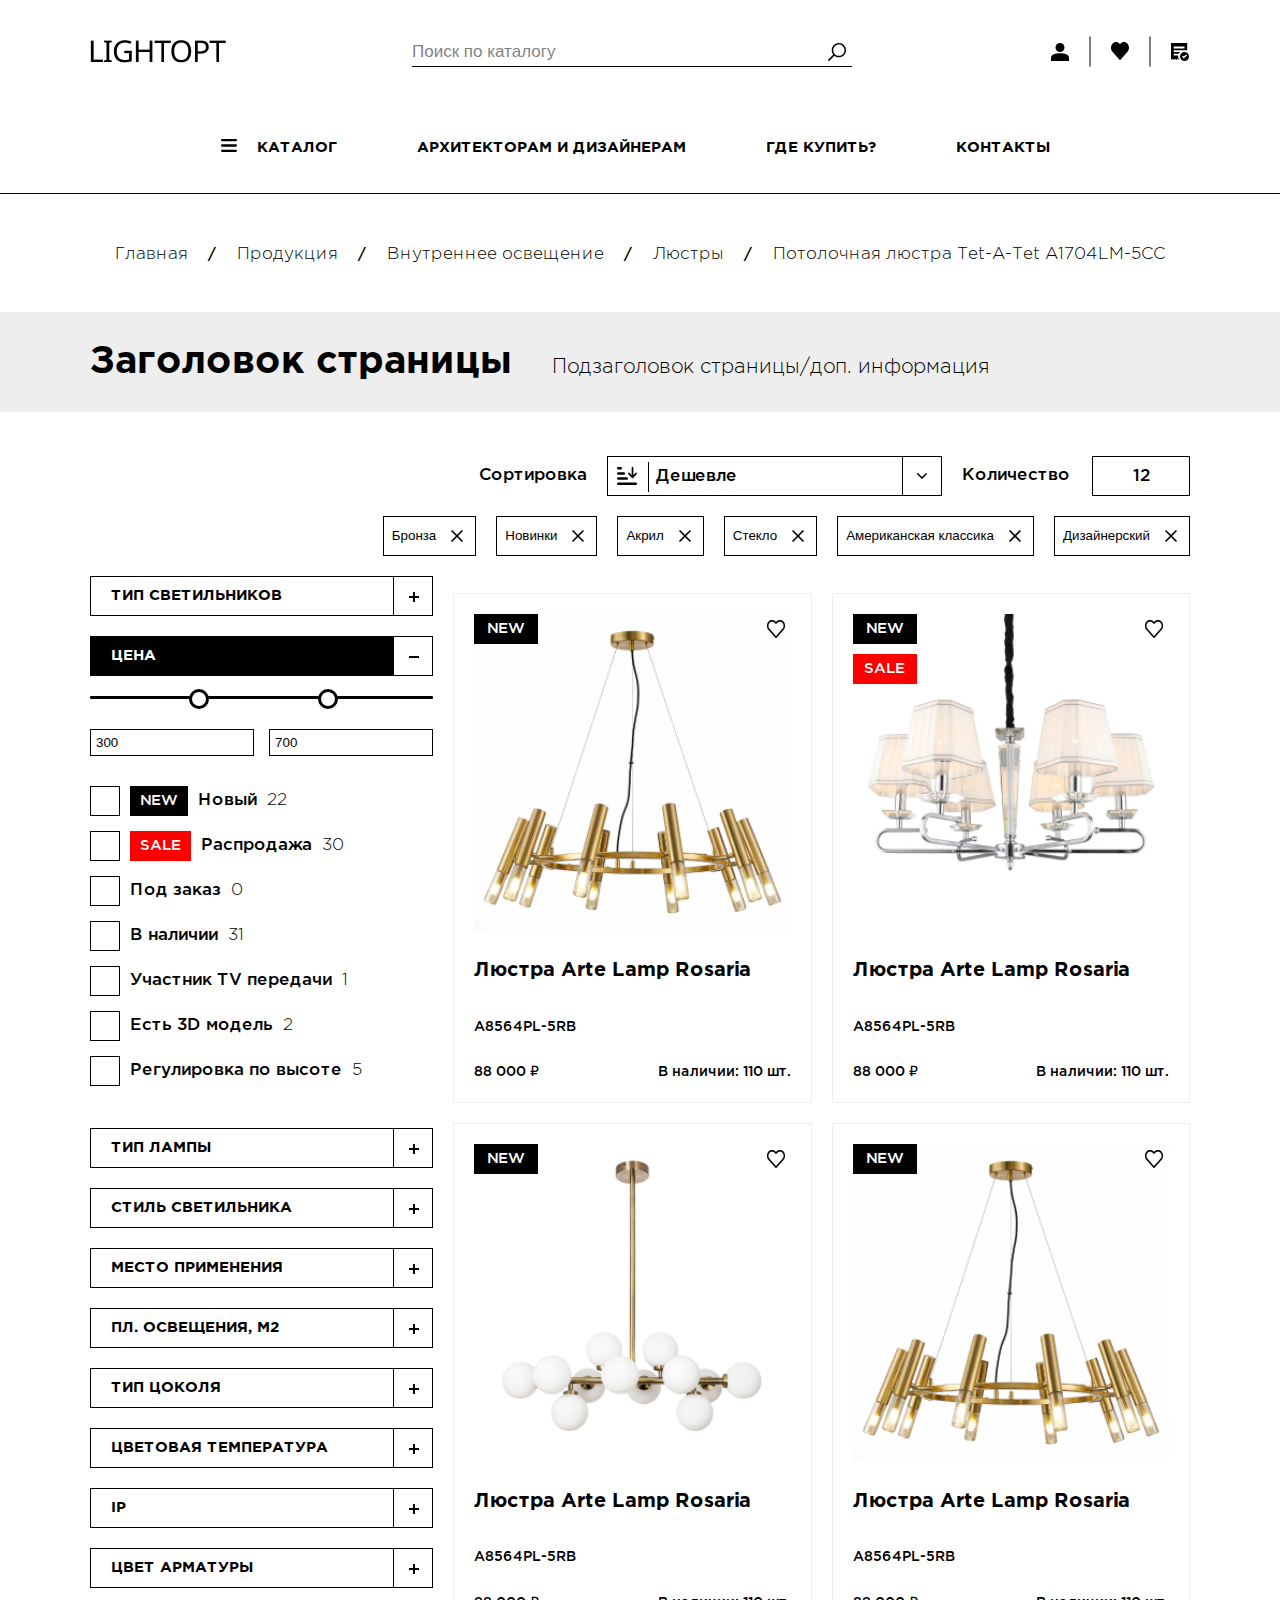
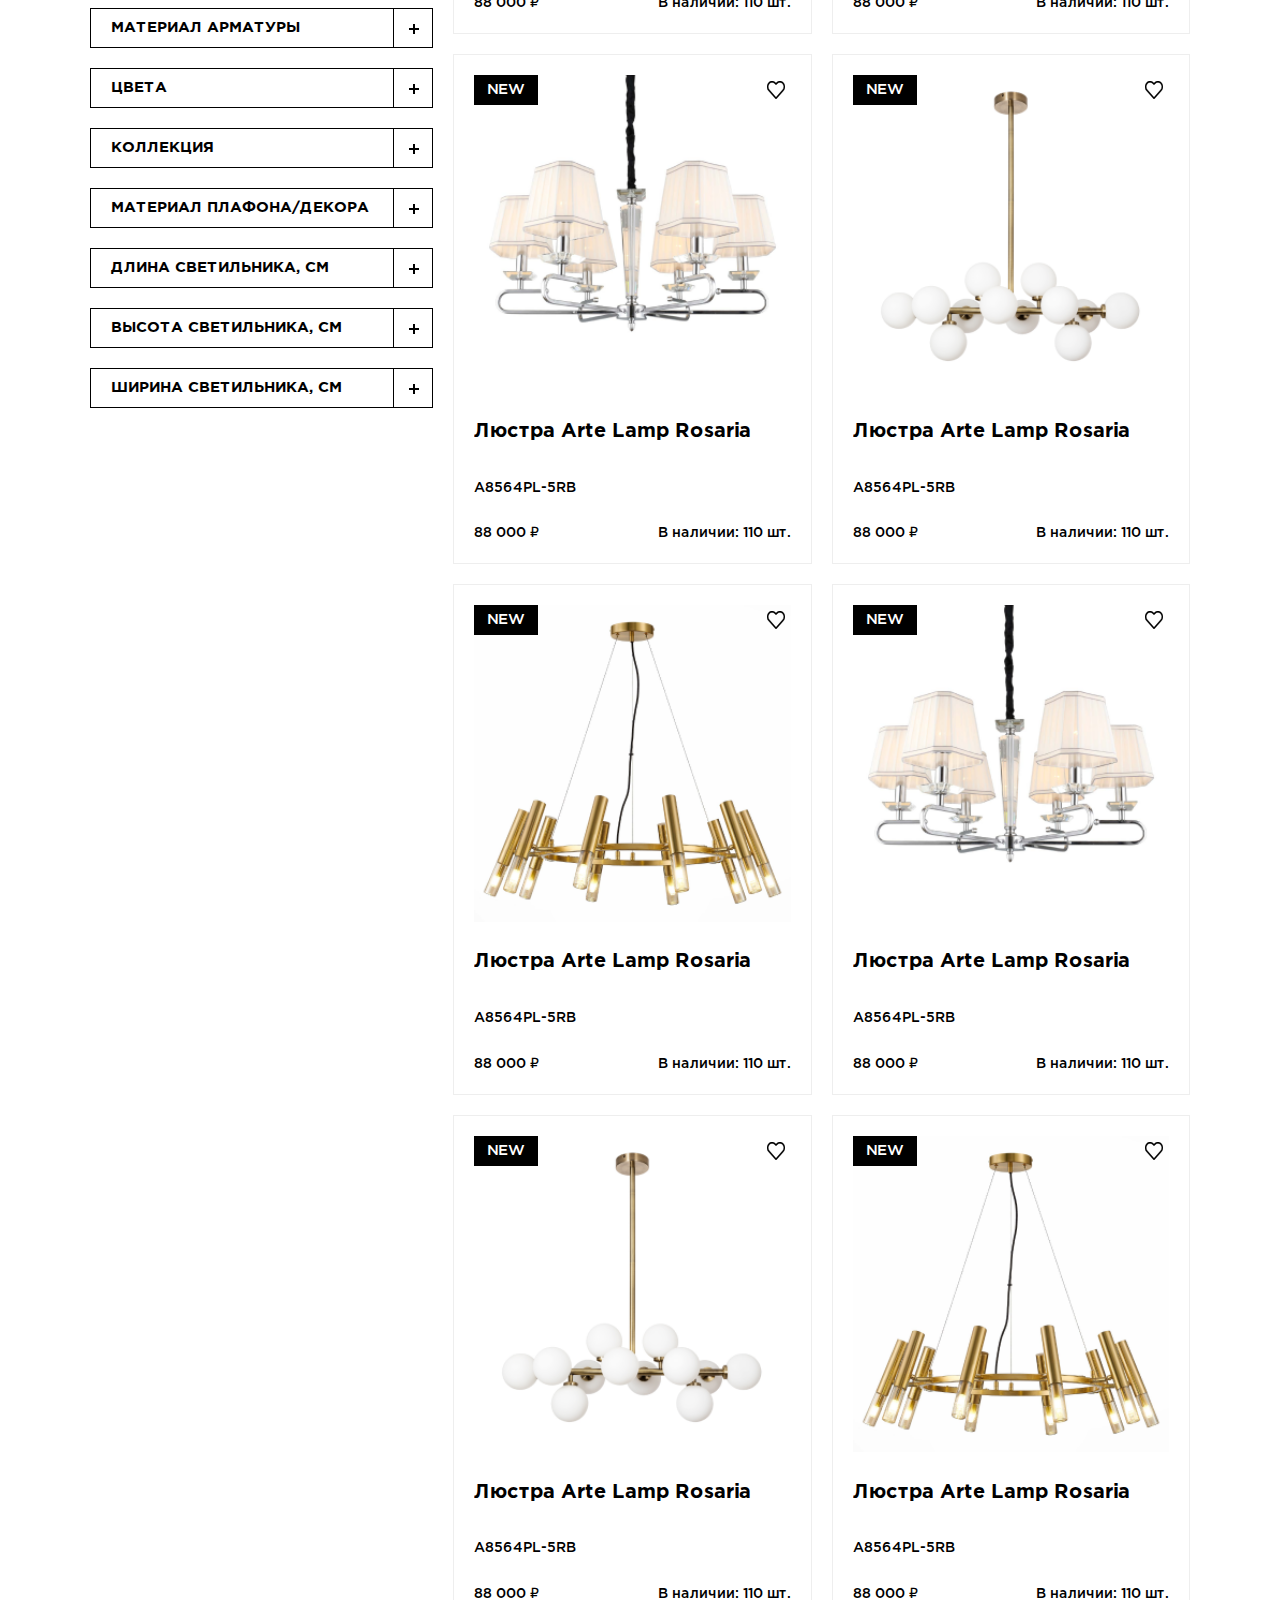
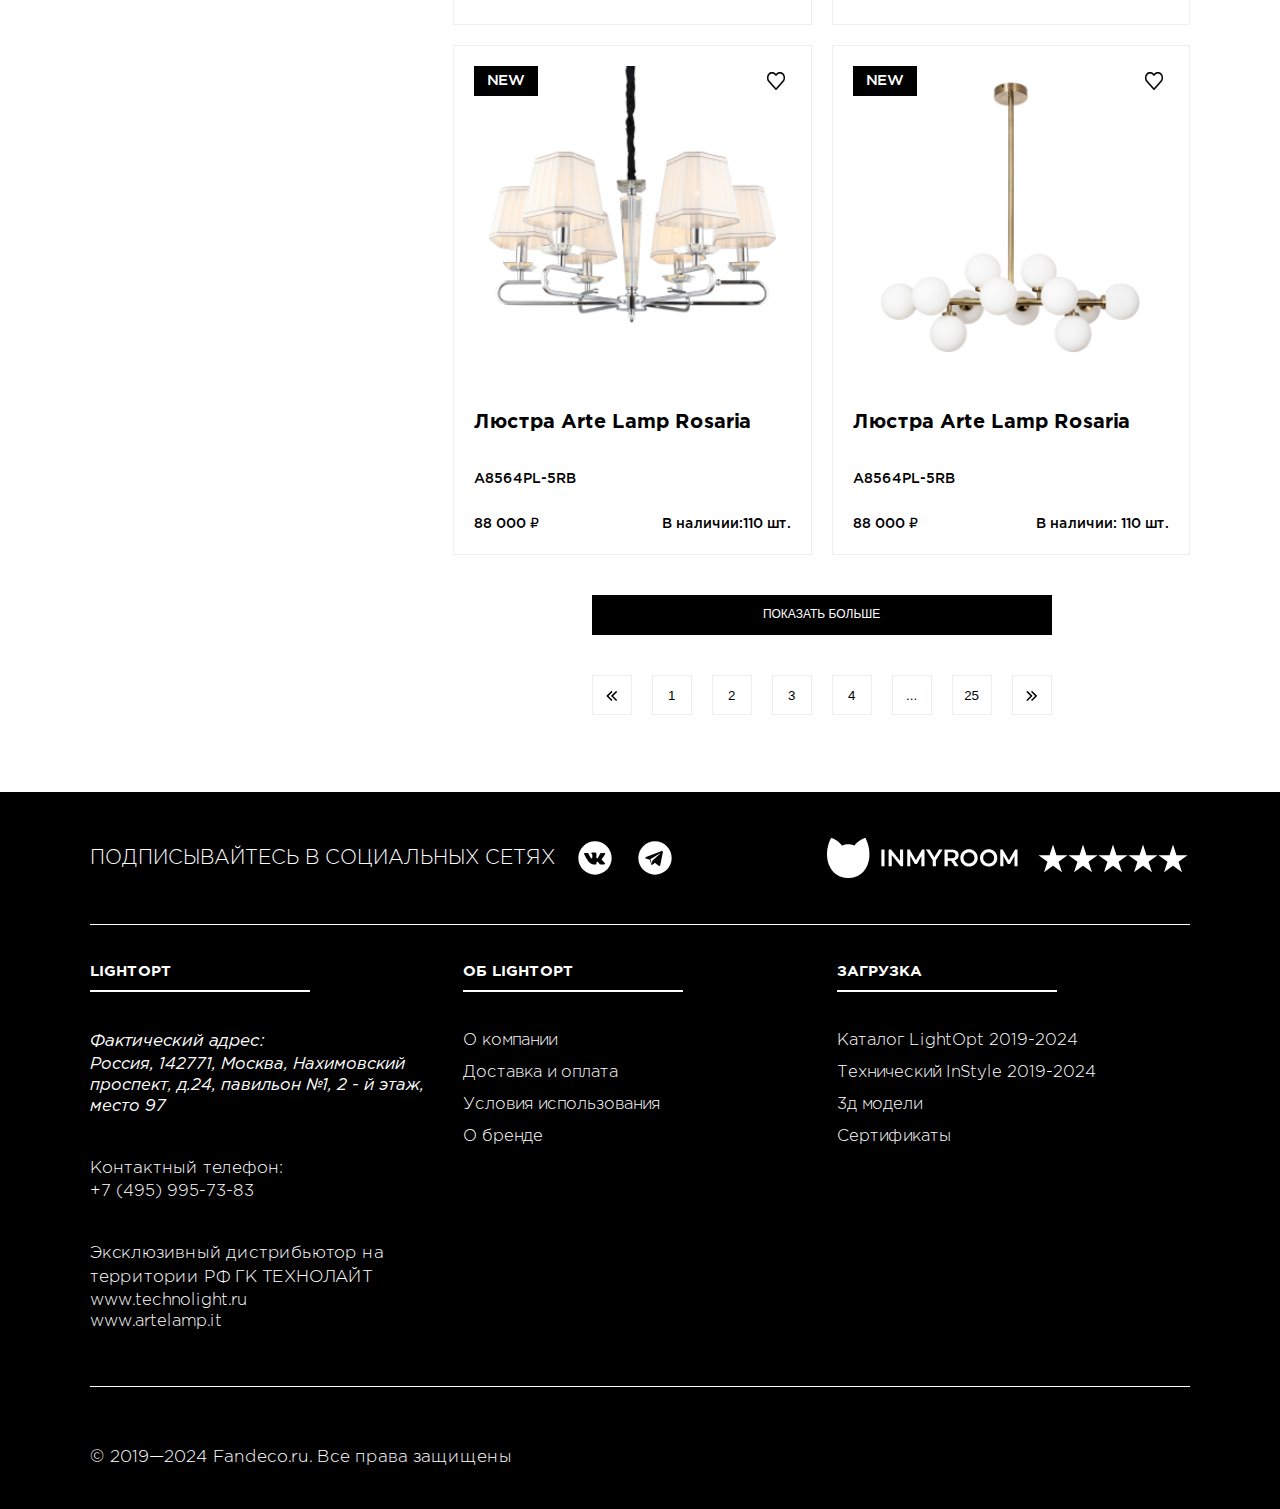
==== commit e90d39ab: "Add files via upload" ====
--- a/index.html
+++ b/index.html
@@ -1,1838 +1,38 @@
-<!doctype html>
-<html lang="ru">
-  <head>
-    <meta name="viewport" content="width=device-width, initial-scale=1.0" />
-    <meta http-equiv="X-UA-Compatible" content="ie=edge" />
-    <meta http-equiv="Content-Type" content="text/html; charset=UTF-8" />
-    <meta name="description" content="Write description for this page here" />
-    <meta name="keywords" content="Write keywords for this page here" />
-    <title>LightOPT</title>
-    <link rel="preload" href="css/vendor.min.css" as="style" />
-    <link rel="preload" href="css/main.min.css" as="style" />
-    <link rel="stylesheet" href="css/vendor.min.css" />
-    <link rel="stylesheet" href="css/main.min.css" />
-    <link rel="stylesheet" href="css/pages/index.min.css" />
-    <script>
-      // Здесь можно добавить какие-либо скрипты или проинициализировать какие-либо глобальные переменные
-      window.globalVariable = "some global variable value";
-    </script>
-  </head>
-  <body class="page-index" id="body">
-    <header class="header" id="header">
-      <div class="container">
-        <div class="header-info">
-          <a class="header-info__logo" href="/index.html"><img src="img/LightOpt.png" alt="LightOpt" /></a>
-          <div class="header-info__search">
-            <input class="header-info__input-text" type="text" placeholder="Поиск по каталогу" />
-            <button class="header-info__btn header-info__menu-search btn-reset"></button>
-          </div>
-          <ul class="header-info__menu">
-            <li class="header-info__menu-item">
-              <button class="header-info__btn btn-reset header-info__menu--acc"></button>
-            </li>
-            <li class="header-info__menu-item">
-              <button class="header-info__btn btn-reset header-info__menu--favorites"></button>
-            </li>
-            <li class="header-info__menu-item">
-              <button class="header-info__btn btn-reset header-info__menu--burger"></button>
-            </li>
-            <li class="header-info__menu-item">
-              <button class="header-info__btn btn-reset header-info__menu--order"></button>
-            </li>
-          </ul>
-        </div>
-        <nav class="nav">
-          <ul class="nav__list">
-            <li class="nav__item"><a class="nav__link" href="/catalog.html">каталог</a></li>
-            <li class="nav__item"><a class="nav__link" href="#!">архитекторам и дизайнерам</a></li>
-            <li class="nav__item"><a class="nav__link" href="#!">где купить?</a></li>
-            <li class="nav__item"><a class="nav__link" href="#!">контакты</a></li>
-          </ul>
-        </nav>
-        <nav class="nav-mobile">
-          <div class="nav-mobile__card-list">
-            <div class="nav-mobile__card">
-              <div class="nav-mobile__top">
-                <div class="nav-mobile__card-wrap">
-                  <div class="nav-mobile__pic nav-mobile__pic-person"></div>
-                  <div class="nav-mobile__title">Личный кабинет</div>
-                </div>
-              </div>
-            </div>
-            <div class="nav-mobile__card">
-              <div class="nav-mobile__top">
-                <div class="nav-mobile__card-wrap">
-                  <div class="nav-mobile__pic nav-mobile__pic-present"></div>
-                  <div class="nav-mobile__title-wrap">
-                    <div class="nav-mobile__title">каталог</div>
-                    <div class="nav-mobile__open-icon"></div>
-                  </div>
-                </div>
-              </div>
-              <div class="nav-mobile__bottom">
-                <div class="nav-mobile__card-wrap">
-                  <div class="nav-mobile__plus"></div>
-                  <div class="nav-mobile__title">Функциональное освещение</div>
-                </div>
-                <ul class="nav-mobile__list nav-mobile__list-open">
-                  <li class="nav-mobile__item">• Системы освещения</li>
-                  <li class="nav-mobile__item">• Витринные светильники</li>
-                  <li class="nav-mobile__item">• Гибкий неон</li>
-                  <li class="nav-mobile__item">• Настенные светильники</li>
-                  <li class="nav-mobile__item">• Потолочные светильники</li>
-                  <li class="nav-mobile__item">• Алюминиевые профили</li>
-                  <li class="nav-mobile__item">• Светодиодные ленты</li>
-                </ul>
-              </div>
-              <div class="nav-mobile__bottom">
-                <div class="nav-mobile__card-wrap">
-                  <div class="nav-mobile__plus"></div>
-                  <div class="nav-mobile__title">Функциональное освещение</div>
-                </div>
-              </div>
-              <div class="nav-mobile__bottom">
-                <div class="nav-mobile__card-wrap">
-                  <div class="nav-mobile__plus"></div>
-                  <div class="nav-mobile__title">Уличное освещение</div>
-                </div>
-              </div>
-              <div class="nav-mobile__bottom">
-                <div class="nav-mobile__card-wrap">
-                  <div class="nav-mobile__plus"></div>
-                  <div class="nav-mobile__title">Источники света</div>
-                </div>
-              </div>
-              <div class="nav-mobile__bottom">
-                <div class="nav-mobile__card-wrap">
-                  <div class="nav-mobile__plus"></div>
-                  <div class="nav-mobile__title">Управление светом</div>
-                </div>
-              </div>
-              <div class="nav-mobile__bottom">
-                <div class="nav-mobile__card-wrap">
-                  <div class="nav-mobile__plus"></div>
-                  <div class="nav-mobile__title">Декоративное освещение</div>
-                </div>
-              </div>
-              <div class="nav-mobile__bottom">
-                <div class="nav-mobile__card-wrap">
-                  <div class="nav-mobile__plus"></div>
-                  <div class="nav-mobile__title">Источники питания</div>
-                </div>
-              </div>
-              <div class="nav-mobile__bottom">
-                <div class="nav-mobile__card-wrap">
-                  <div class="nav-mobile__plus"></div>
-                  <div class="nav-mobile__title">Аксессуары для светильников</div>
-                </div>
-              </div>
-            </div>
-            <div class="nav-mobile__card">
-              <div class="nav-mobile__top">
-                <div class="nav-mobile__card-wrap">
-                  <div class="nav-mobile__pic nav-mobile__pic-person"></div>
-                  <div class="nav-mobile__title">Личный кабинет</div>
-                </div>
-              </div>
-            </div>
-            <div class="nav-mobile__card">
-              <div class="nav-mobile__top">
-                <div class="nav-mobile__card-wrap">
-                  <div class="nav-mobile__pic nav-mobile__pic-palette"></div>
-                  <div class="nav-mobile__title">Архитекторам и дизайнерам</div>
-                </div>
-              </div>
-            </div>
-            <div class="nav-mobile__card">
-              <div class="nav-mobile__top">
-                <div class="nav-mobile__card-wrap">
-                  <div class="nav-mobile__pic nav-mobile__pic-puzzles"></div>
-                  <div class="nav-mobile__title">О бренде</div>
-                </div>
-              </div>
-            </div>
-            <div class="nav-mobile__card">
-              <div class="nav-mobile__top">
-                <div class="nav-mobile__card-wrap">
-                  <div class="nav-mobile__pic nav-mobile__pic-marker"></div>
-                  <div class="nav-mobile__title">Где купить ?</div>
-                </div>
-              </div>
-            </div>
-            <div class="nav-mobile__card">
-              <div class="nav-mobile__top">
-                <div class="nav-mobile__card-wrap">
-                  <div class="nav-mobile__pic nav-mobile__pic-contacts"></div>
-                  <div class="nav-mobile__title">Контакты</div>
-                </div>
-              </div>
-            </div>
-          </div>
-        </nav>
-      </div>
-    </header>
-    <main class="main" id="main">
-      <section class="breadcrumbs">
-        <div class="container">
-          <ul class="breadcrumbs__list">
-            <li class="breadcrumbs__item"><a href="#!">Главная</a></li>
-            <li class="breadcrumbs__item"><a href="#!">Продукция</a></li>
-            <li class="breadcrumbs__item"><a href="#!">Внутреннее освещение</a></li>
-            <li class="breadcrumbs__item"><a href="#!">Люстры</a></li>
-            <li class="breadcrumbs__item"><span>Потолочная люстра Тet-A-Tet A1704LM-5CC</span></li>
-          </ul>
-        </div>
-      </section>
-      <section class="container main-title">
-        <h1 class="main-title__title">Потолочная люстра Tet-A-Tet</h1>
-        <span class="main-title__text-count">332 товара</span>
-      </section>
-      <section class="catalog">
-        <div class="container">
-          <div class="catalog-sort">
-            <div class="sort">
-              <button class="btn--white btn-reset catalog-filters__btn sort__filter-btn">Фильтры</button>
-              <div class="sort__select">
-                <div class="sort__select-title">Сортировка</div>
-                <div class="sort__select-wrap">
-                  <div class="custom-select">
-                    <div class="custom-select__top sort__select-top">
-                      <div class="sort__select-icon sort__select-icon--default"></div>
-                      <div class="custom-select__value custom-select__value--sort">Дешевле</div>
-                      <div class="sort__select-open"></div>
-                    </div>
-                    <div class="custom-select__drop">
-                      <ul class="custom-select__list">
-                        <li class="custom-select__item custom-select__item--sort">
-                          <div class="sort__select-icon sort__select-icon--default"></div>
-                          <div class="custom-select__option custom-select__option--sort">По умолчанию</div>
-                        </li>
-                        <li class="custom-select__item custom-select__item--sort">
-                          <div class="sort__select-icon sort__select-icon--default"></div>
-                          <div class="custom-select__option custom-select__option--sort">Дешевле</div>
-                        </li>
-                        <li class="custom-select__item custom-select__item--sort">
-                          <div class="sort__select-icon sort__select-icon--expensive"></div>
-                          <div class="custom-select__option custom-select__option--sort">Дороже</div>
-                        </li>
-                        <li class="custom-select__item custom-select__item--sort">
-                          <div class="sort__select-icon sort__select-icon--name"></div>
-                          <div class="custom-select__option custom-select__option--sort">По наименованию</div>
-                        </li>
-                      </ul>
-                    </div>
-                  </div>
-                </div>
-              </div>
-              <div class="sort__quantity">
-                <span class="sort__quantity-text">Количество</span>
-                <div class="custom-select">
-                  <div class="custom-select__top sort__quantity-top">
-                    <div class="custom-select__value">12</div>
-                  </div>
-                  <div class="custom-select__drop custom-select__drop--quantity">
-                    <ul class="custom-select__list">
-                      <li class="custom-select__item">
-                        <div class="custom-select__option">12</div>
-                      </li>
-                      <li class="custom-select__item">
-                        <div class="custom-select__option">24</div>
-                      </li>
-                      <li class="custom-select__item">
-                        <div class="custom-select__option">48</div>
-                      </li>
-                      <li class="custom-select__item">
-                        <div class="custom-select__option">96</div>
-                      </li>
-                    </ul>
-                  </div>
-                </div>
-              </div>
-            </div>
-            <div class="sort-tags">
-              <button class="default-btn btn--white sort-tags__btn">
-                Бронза
-                <div class="sort-tags__btn--close"></div>
-              </button>
-              <button class="default-btn btn--white sort-tags__btn">
-                Новинки
-                <div class="sort-tags__btn--close"></div>
-              </button>
-              <button class="default-btn btn--white sort-tags__btn">
-                Акрил
-                <div class="sort-tags__btn--close"></div>
-              </button>
-              <button class="default-btn btn--white sort-tags__btn">
-                Стекло
-                <div class="sort-tags__btn--close"></div>
-              </button>
-              <button class="default-btn btn--white sort-tags__btn">
-                Американская классика
-                <div class="sort-tags__btn--close"></div>
-              </button>
-              <button class="default-btn btn--white sort-tags__btn">
-                Дизайнерский
-                <div class="sort-tags__btn--close"></div>
-              </button>
-            </div>
-          </div>
-          <div class="catalog-content">
-            <div class="catalog-filters">
-              <div class="catalog-filter">
-                <div class="catalog-filter__top">
-                  <h3 class="catalog-filter__title">тип светильников</h3>
-                  <div class="catalog-filter__toggle"></div>
-                </div>
-                <div class="catalog-filter__bottom">
-                  <div class="range">
-                    <div class="range-slider"><span class="range-selected"></span></div>
-                    <div class="range-input">
-                      <input class="min" type="range" min="0" max="1000" value="300" step="10" />
-                      <input class="max" type="range" min="0" max="1000" value="700" step="10" />
-                    </div>
-                    <div class="range-price">
-                      <input class="price-min" type="number" name="min" value="300" />
-                      <input class="price-max" type="number" name="max" value="700" />
-                    </div>
-                  </div>
-                  <ul class="catalog-filter__list">
-                    <li class="catalog-filter__item">
-                      <label class="custom-checkbox">
-                        <input class="custom-checkbox__input" type="checkbox" />
-                        <span class="custom-checkbox__text">Новый</span>
-                        <span class="custom-checkbox__quantity">22</span>
-                      </label>
-                    </li>
-                    <li class="catalog-filter__item">
-                      <label class="custom-checkbox">
-                        <input class="custom-checkbox__input" type="checkbox" />
-                        <span class="custom-checkbox__text">Распродажа</span>
-                        <span class="custom-checkbox__quantity">30</span>
-                      </label>
-                    </li>
-                    <li class="catalog-filter__item">
-                      <label class="custom-checkbox">
-                        <input class="custom-checkbox__input" type="checkbox" />
-                        <span class="custom-checkbox__text">Под заказ</span>
-                        <span class="custom-checkbox__quantity">0</span>
-                      </label>
-                    </li>
-                    <li class="catalog-filter__item">
-                      <label class="custom-checkbox">
-                        <input class="custom-checkbox__input" type="checkbox" />
-                        <span class="custom-checkbox__text">В наличии</span>
-                        <span class="custom-checkbox__quantity">31</span>
-                      </label>
-                    </li>
-                    <li class="catalog-filter__item">
-                      <label class="custom-checkbox">
-                        <input class="custom-checkbox__input" type="checkbox" />
-                        <span class="custom-checkbox__text">Участник TV передачи</span>
-                        <span class="custom-checkbox__quantity">1</span>
-                      </label>
-                    </li>
-                    <li class="catalog-filter__item">
-                      <label class="custom-checkbox">
-                        <input class="custom-checkbox__input" type="checkbox" />
-                        <span class="custom-checkbox__text">Есть 3D модель</span>
-                        <span class="custom-checkbox__quantity">2</span>
-                      </label>
-                    </li>
-                    <li class="catalog-filter__item">
-                      <label class="custom-checkbox">
-                        <input class="custom-checkbox__input" type="checkbox" />
-                        <span class="custom-checkbox__text">Регулировка по высоте</span>
-                        <span class="custom-checkbox__quantity">5</span>
-                      </label>
-                    </li>
-                  </ul>
-                </div>
-              </div>
-              <div class="catalog-filter catalog-filter--open">
-                <div class="catalog-filter__top">
-                  <h3 class="catalog-filter__title catalog-filter__title--active">цена</h3>
-                  <div class="catalog-filter__toggle"></div>
-                </div>
-                <div class="catalog-filter__bottom">
-                  <div class="range">
-                    <div class="range-slider"><span class="range-selected"></span></div>
-                    <div class="range-input">
-                      <input class="min" type="range" min="0" max="1000" value="300" step="10" />
-                      <input class="max" type="range" min="0" max="1000" value="700" step="10" />
-                    </div>
-                    <div class="range-price">
-                      <input class="price-min" type="number" name="min" value="300" />
-                      <input class="price-max" type="number" name="max" value="700" />
-                    </div>
-                  </div>
-                  <ul class="catalog-filter__list">
-                    <li class="catalog-filter__item">
-                      <label class="custom-checkbox">
-                        <input class="custom-checkbox__input" type="checkbox" />
-                        <div class="badge badge--black">new</div>
-                        <span class="custom-checkbox__text">Новый</span>
-                        <span class="custom-checkbox__quantity">22</span>
-                      </label>
-                    </li>
-                    <li class="catalog-filter__item">
-                      <label class="custom-checkbox">
-                        <input class="custom-checkbox__input" type="checkbox" />
-                        <div class="badge badge--red">sale</div>
-                        <span class="custom-checkbox__text">Распродажа</span>
-                        <span class="custom-checkbox__quantity">30</span>
-                      </label>
-                    </li>
-                    <li class="catalog-filter__item">
-                      <label class="custom-checkbox">
-                        <input class="custom-checkbox__input" type="checkbox" />
-                        <span class="custom-checkbox__text">Под заказ</span>
-                        <span class="custom-checkbox__quantity">0</span>
-                      </label>
-                    </li>
-                    <li class="catalog-filter__item">
-                      <label class="custom-checkbox">
-                        <input class="custom-checkbox__input" type="checkbox" />
-                        <span class="custom-checkbox__text">В наличии</span>
-                        <span class="custom-checkbox__quantity">31</span>
-                      </label>
-                    </li>
-                    <li class="catalog-filter__item">
-                      <label class="custom-checkbox">
-                        <input class="custom-checkbox__input" type="checkbox" />
-                        <span class="custom-checkbox__text">Участник TV передачи</span>
-                        <span class="custom-checkbox__quantity">1</span>
-                      </label>
-                    </li>
-                    <li class="catalog-filter__item">
-                      <label class="custom-checkbox">
-                        <input class="custom-checkbox__input" type="checkbox" />
-                        <span class="custom-checkbox__text">Есть 3D модель</span>
-                        <span class="custom-checkbox__quantity">2</span>
-                      </label>
-                    </li>
-                    <li class="catalog-filter__item">
-                      <label class="custom-checkbox">
-                        <input class="custom-checkbox__input" type="checkbox" />
-                        <span class="custom-checkbox__text">Регулировка по высоте</span>
-                        <span class="custom-checkbox__quantity">5</span>
-                      </label>
-                    </li>
-                  </ul>
-                </div>
-              </div>
-              <div class="catalog-filter">
-                <div class="catalog-filter__top">
-                  <h3 class="catalog-filter__title">Тип лампы</h3>
-                  <div class="catalog-filter__toggle"></div>
-                </div>
-                <div class="catalog-filter__bottom">
-                  <ul class="catalog-filter__list">
-                    <li class="catalog-filter__item">
-                      <label class="custom-checkbox">
-                        <input class="custom-checkbox__input" type="checkbox" />
-                        <span class="custom-checkbox__text">Новый</span>
-                        <span class="custom-checkbox__quantity">22</span>
-                      </label>
-                    </li>
-                    <li class="catalog-filter__item">
-                      <label class="custom-checkbox">
-                        <input class="custom-checkbox__input" type="checkbox" />
-                        <span class="custom-checkbox__text">Распродажа</span>
-                        <span class="custom-checkbox__quantity">30</span>
-                      </label>
-                    </li>
-                    <li class="catalog-filter__item">
-                      <label class="custom-checkbox">
-                        <input class="custom-checkbox__input" type="checkbox" />
-                        <span class="custom-checkbox__text">Под заказ</span>
-                        <span class="custom-checkbox__quantity">0</span>
-                      </label>
-                    </li>
-                    <li class="catalog-filter__item">
-                      <label class="custom-checkbox">
-                        <input class="custom-checkbox__input" type="checkbox" />
-                        <span class="custom-checkbox__text">В наличии</span>
-                        <span class="custom-checkbox__quantity">31</span>
-                      </label>
-                    </li>
-                    <li class="catalog-filter__item">
-                      <label class="custom-checkbox">
-                        <input class="custom-checkbox__input" type="checkbox" />
-                        <span class="custom-checkbox__text">Участник TV передачи</span>
-                        <span class="custom-checkbox__quantity">1</span>
-                      </label>
-                    </li>
-                    <li class="catalog-filter__item">
-                      <label class="custom-checkbox">
-                        <input class="custom-checkbox__input" type="checkbox" />
-                        <span class="custom-checkbox__text">Есть 3D модель</span>
-                        <span class="custom-checkbox__quantity">2</span>
-                      </label>
-                    </li>
-                    <li class="catalog-filter__item">
-                      <label class="custom-checkbox">
-                        <input class="custom-checkbox__input" type="checkbox" />
-                        <span class="custom-checkbox__text">Регулировка по высоте</span>
-                        <span class="custom-checkbox__quantity">5</span>
-                      </label>
-                    </li>
-                  </ul>
-                </div>
-              </div>
-              <div class="catalog-filter">
-                <div class="catalog-filter__top">
-                  <h3 class="catalog-filter__title">Стиль светильника</h3>
-                  <div class="catalog-filter__toggle"></div>
-                </div>
-                <div class="catalog-filter__bottom">
-                  <ul class="catalog-filter__list">
-                    <li class="catalog-filter__item">
-                      <label class="custom-checkbox">
-                        <input class="custom-checkbox__input" type="checkbox" />
-                        <span class="custom-checkbox__text">Новый</span>
-                        <span class="custom-checkbox__quantity">22</span>
-                      </label>
-                    </li>
-                    <li class="catalog-filter__item">
-                      <label class="custom-checkbox">
-                        <input class="custom-checkbox__input" type="checkbox" />
-                        <span class="custom-checkbox__text">Распродажа</span>
-                        <span class="custom-checkbox__quantity">30</span>
-                      </label>
-                    </li>
-                    <li class="catalog-filter__item">
-                      <label class="custom-checkbox">
-                        <input class="custom-checkbox__input" type="checkbox" />
-                        <span class="custom-checkbox__text">Под заказ</span>
-                        <span class="custom-checkbox__quantity">0</span>
-                      </label>
-                    </li>
-                    <li class="catalog-filter__item">
-                      <label class="custom-checkbox">
-                        <input class="custom-checkbox__input" type="checkbox" />
-                        <span class="custom-checkbox__text">В наличии</span>
-                        <span class="custom-checkbox__quantity">31</span>
-                      </label>
-                    </li>
-                    <li class="catalog-filter__item">
-                      <label class="custom-checkbox">
-                        <input class="custom-checkbox__input" type="checkbox" />
-                        <span class="custom-checkbox__text">Участник TV передачи</span>
-                        <span class="custom-checkbox__quantity">1</span>
-                      </label>
-                    </li>
-                    <li class="catalog-filter__item">
-                      <label class="custom-checkbox">
-                        <input class="custom-checkbox__input" type="checkbox" />
-                        <span class="custom-checkbox__text">Есть 3D модель</span>
-                        <span class="custom-checkbox__quantity">2</span>
-                      </label>
-                    </li>
-                    <li class="catalog-filter__item">
-                      <label class="custom-checkbox">
-                        <input class="custom-checkbox__input" type="checkbox" />
-                        <span class="custom-checkbox__text">Регулировка по высоте</span>
-                        <span class="custom-checkbox__quantity">5</span>
-                      </label>
-                    </li>
-                  </ul>
-                </div>
-              </div>
-              <div class="catalog-filter">
-                <div class="catalog-filter__top">
-                  <h3 class="catalog-filter__title">место применения</h3>
-                  <div class="catalog-filter__toggle"></div>
-                </div>
-                <div class="catalog-filter__bottom">
-                  <ul class="catalog-filter__list">
-                    <li class="catalog-filter__item">
-                      <label class="custom-checkbox">
-                        <input class="custom-checkbox__input" type="checkbox" />
-                        <span class="custom-checkbox__text">Новый</span>
-                        <span class="custom-checkbox__quantity">22</span>
-                      </label>
-                    </li>
-                    <li class="catalog-filter__item">
-                      <label class="custom-checkbox">
-                        <input class="custom-checkbox__input" type="checkbox" />
-                        <span class="custom-checkbox__text">Распродажа</span>
-                        <span class="custom-checkbox__quantity">30</span>
-                      </label>
-                    </li>
-                    <li class="catalog-filter__item">
-                      <label class="custom-checkbox">
-                        <input class="custom-checkbox__input" type="checkbox" />
-                        <span class="custom-checkbox__text">Под заказ</span>
-                        <span class="custom-checkbox__quantity">0</span>
-                      </label>
-                    </li>
-                    <li class="catalog-filter__item">
-                      <label class="custom-checkbox">
-                        <input class="custom-checkbox__input" type="checkbox" />
-                        <span class="custom-checkbox__text">В наличии</span>
-                        <span class="custom-checkbox__quantity">31</span>
-                      </label>
-                    </li>
-                    <li class="catalog-filter__item">
-                      <label class="custom-checkbox">
-                        <input class="custom-checkbox__input" type="checkbox" />
-                        <span class="custom-checkbox__text">Участник TV передачи</span>
-                        <span class="custom-checkbox__quantity">1</span>
-                      </label>
-                    </li>
-                    <li class="catalog-filter__item">
-                      <label class="custom-checkbox">
-                        <input class="custom-checkbox__input" type="checkbox" />
-                        <span class="custom-checkbox__text">Есть 3D модель</span>
-                        <span class="custom-checkbox__quantity">2</span>
-                      </label>
-                    </li>
-                    <li class="catalog-filter__item">
-                      <label class="custom-checkbox">
-                        <input class="custom-checkbox__input" type="checkbox" />
-                        <span class="custom-checkbox__text">Регулировка по высоте</span>
-                        <span class="custom-checkbox__quantity">5</span>
-                      </label>
-                    </li>
-                  </ul>
-                </div>
-              </div>
-              <div class="catalog-filter">
-                <div class="catalog-filter__top">
-                  <h3 class="catalog-filter__title">пл. освещения, м2</h3>
-                  <div class="catalog-filter__toggle"></div>
-                </div>
-                <div class="catalog-filter__bottom">
-                  <ul class="catalog-filter__list">
-                    <li class="catalog-filter__item">
-                      <label class="custom-checkbox">
-                        <input class="custom-checkbox__input" type="checkbox" />
-                        <span class="custom-checkbox__text">Новый</span>
-                        <span class="custom-checkbox__quantity">22</span>
-                      </label>
-                    </li>
-                    <li class="catalog-filter__item">
-                      <label class="custom-checkbox">
-                        <input class="custom-checkbox__input" type="checkbox" />
-                        <span class="custom-checkbox__text">Распродажа</span>
-                        <span class="custom-checkbox__quantity">30</span>
-                      </label>
-                    </li>
-                    <li class="catalog-filter__item">
-                      <label class="custom-checkbox">
-                        <input class="custom-checkbox__input" type="checkbox" />
-                        <span class="custom-checkbox__text">Под заказ</span>
-                        <span class="custom-checkbox__quantity">0</span>
-                      </label>
-                    </li>
-                    <li class="catalog-filter__item">
-                      <label class="custom-checkbox">
-                        <input class="custom-checkbox__input" type="checkbox" />
-                        <span class="custom-checkbox__text">В наличии</span>
-                        <span class="custom-checkbox__quantity">31</span>
-                      </label>
-                    </li>
-                    <li class="catalog-filter__item">
-                      <label class="custom-checkbox">
-                        <input class="custom-checkbox__input" type="checkbox" />
-                        <span class="custom-checkbox__text">Участник TV передачи</span>
-                        <span class="custom-checkbox__quantity">1</span>
-                      </label>
-                    </li>
-                    <li class="catalog-filter__item">
-                      <label class="custom-checkbox">
-                        <input class="custom-checkbox__input" type="checkbox" />
-                        <span class="custom-checkbox__text">Есть 3D модель</span>
-                        <span class="custom-checkbox__quantity">2</span>
-                      </label>
-                    </li>
-                    <li class="catalog-filter__item">
-                      <label class="custom-checkbox">
-                        <input class="custom-checkbox__input" type="checkbox" />
-                        <span class="custom-checkbox__text">Регулировка по высоте</span>
-                        <span class="custom-checkbox__quantity">5</span>
-                      </label>
-                    </li>
-                  </ul>
-                </div>
-              </div>
-              <div class="catalog-filter">
-                <div class="catalog-filter__top">
-                  <h3 class="catalog-filter__title">Тип цоколя</h3>
-                  <div class="catalog-filter__toggle"></div>
-                </div>
-                <div class="catalog-filter__bottom">
-                  <ul class="catalog-filter__list">
-                    <li class="catalog-filter__item">
-                      <label class="custom-checkbox">
-                        <input class="custom-checkbox__input" type="checkbox" />
-                        <span class="custom-checkbox__text">Новый</span>
-                        <span class="custom-checkbox__quantity">22</span>
-                      </label>
-                    </li>
-                    <li class="catalog-filter__item">
-                      <label class="custom-checkbox">
-                        <input class="custom-checkbox__input" type="checkbox" />
-                        <span class="custom-checkbox__text">Распродажа</span>
-                        <span class="custom-checkbox__quantity">30</span>
-                      </label>
-                    </li>
-                    <li class="catalog-filter__item">
-                      <label class="custom-checkbox">
-                        <input class="custom-checkbox__input" type="checkbox" />
-                        <span class="custom-checkbox__text">Под заказ</span>
-                        <span class="custom-checkbox__quantity">0</span>
-                      </label>
-                    </li>
-                    <li class="catalog-filter__item">
-                      <label class="custom-checkbox">
-                        <input class="custom-checkbox__input" type="checkbox" />
-                        <span class="custom-checkbox__text">В наличии</span>
-                        <span class="custom-checkbox__quantity">31</span>
-                      </label>
-                    </li>
-                    <li class="catalog-filter__item">
-                      <label class="custom-checkbox">
-                        <input class="custom-checkbox__input" type="checkbox" />
-                        <span class="custom-checkbox__text">Участник TV передачи</span>
-                        <span class="custom-checkbox__quantity">1</span>
-                      </label>
-                    </li>
-                    <li class="catalog-filter__item">
-                      <label class="custom-checkbox">
-                        <input class="custom-checkbox__input" type="checkbox" />
-                        <span class="custom-checkbox__text">Есть 3D модель</span>
-                        <span class="custom-checkbox__quantity">2</span>
-                      </label>
-                    </li>
-                    <li class="catalog-filter__item">
-                      <label class="custom-checkbox">
-                        <input class="custom-checkbox__input" type="checkbox" />
-                        <span class="custom-checkbox__text">Регулировка по высоте</span>
-                        <span class="custom-checkbox__quantity">5</span>
-                      </label>
-                    </li>
-                  </ul>
-                </div>
-              </div>
-              <div class="catalog-filter">
-                <div class="catalog-filter__top">
-                  <h3 class="catalog-filter__title">цветовая температура</h3>
-                  <div class="catalog-filter__toggle"></div>
-                </div>
-                <div class="catalog-filter__bottom">
-                  <ul class="catalog-filter__list">
-                    <li class="catalog-filter__item">
-                      <label class="custom-checkbox">
-                        <input class="custom-checkbox__input" type="checkbox" />
-                        <span class="custom-checkbox__text">Новый</span>
-                        <span class="custom-checkbox__quantity">22</span>
-                      </label>
-                    </li>
-                    <li class="catalog-filter__item">
-                      <label class="custom-checkbox">
-                        <input class="custom-checkbox__input" type="checkbox" />
-                        <span class="custom-checkbox__text">Распродажа</span>
-                        <span class="custom-checkbox__quantity">30</span>
-                      </label>
-                    </li>
-                    <li class="catalog-filter__item">
-                      <label class="custom-checkbox">
-                        <input class="custom-checkbox__input" type="checkbox" />
-                        <span class="custom-checkbox__text">Под заказ</span>
-                        <span class="custom-checkbox__quantity">0</span>
-                      </label>
-                    </li>
-                    <li class="catalog-filter__item">
-                      <label class="custom-checkbox">
-                        <input class="custom-checkbox__input" type="checkbox" />
-                        <span class="custom-checkbox__text">В наличии</span>
-                        <span class="custom-checkbox__quantity">31</span>
-                      </label>
-                    </li>
-                    <li class="catalog-filter__item">
-                      <label class="custom-checkbox">
-                        <input class="custom-checkbox__input" type="checkbox" />
-                        <span class="custom-checkbox__text">Участник TV передачи</span>
-                        <span class="custom-checkbox__quantity">1</span>
-                      </label>
-                    </li>
-                    <li class="catalog-filter__item">
-                      <label class="custom-checkbox">
-                        <input class="custom-checkbox__input" type="checkbox" />
-                        <span class="custom-checkbox__text">Есть 3D модель</span>
-                        <span class="custom-checkbox__quantity">2</span>
-                      </label>
-                    </li>
-                    <li class="catalog-filter__item">
-                      <label class="custom-checkbox">
-                        <input class="custom-checkbox__input" type="checkbox" />
-                        <span class="custom-checkbox__text">Регулировка по высоте</span>
-                        <span class="custom-checkbox__quantity">5</span>
-                      </label>
-                    </li>
-                  </ul>
-                </div>
-              </div>
-              <div class="catalog-filter">
-                <div class="catalog-filter__top">
-                  <h3 class="catalog-filter__title">IP</h3>
-                  <div class="catalog-filter__toggle"></div>
-                </div>
-                <div class="catalog-filter__bottom">
-                  <ul class="catalog-filter__list">
-                    <li class="catalog-filter__item">
-                      <label class="custom-checkbox">
-                        <input class="custom-checkbox__input" type="checkbox" />
-                        <span class="custom-checkbox__text">Новый</span>
-                        <span class="custom-checkbox__quantity">22</span>
-                      </label>
-                    </li>
-                    <li class="catalog-filter__item">
-                      <label class="custom-checkbox">
-                        <input class="custom-checkbox__input" type="checkbox" />
-                        <span class="custom-checkbox__text">Распродажа</span>
-                        <span class="custom-checkbox__quantity">30</span>
-                      </label>
-                    </li>
-                    <li class="catalog-filter__item">
-                      <label class="custom-checkbox">
-                        <input class="custom-checkbox__input" type="checkbox" />
-                        <span class="custom-checkbox__text">Под заказ</span>
-                        <span class="custom-checkbox__quantity">0</span>
-                      </label>
-                    </li>
-                    <li class="catalog-filter__item">
-                      <label class="custom-checkbox">
-                        <input class="custom-checkbox__input" type="checkbox" />
-                        <span class="custom-checkbox__text">В наличии</span>
-                        <span class="custom-checkbox__quantity">31</span>
-                      </label>
-                    </li>
-                    <li class="catalog-filter__item">
-                      <label class="custom-checkbox">
-                        <input class="custom-checkbox__input" type="checkbox" />
-                        <span class="custom-checkbox__text">Участник TV передачи</span>
-                        <span class="custom-checkbox__quantity">1</span>
-                      </label>
-                    </li>
-                    <li class="catalog-filter__item">
-                      <label class="custom-checkbox">
-                        <input class="custom-checkbox__input" type="checkbox" />
-                        <span class="custom-checkbox__text">Есть 3D модель</span>
-                        <span class="custom-checkbox__quantity">2</span>
-                      </label>
-                    </li>
-                    <li class="catalog-filter__item">
-                      <label class="custom-checkbox">
-                        <input class="custom-checkbox__input" type="checkbox" />
-                        <span class="custom-checkbox__text">Регулировка по высоте</span>
-                        <span class="custom-checkbox__quantity">5</span>
-                      </label>
-                    </li>
-                  </ul>
-                </div>
-              </div>
-              <div class="catalog-filter">
-                <div class="catalog-filter__top">
-                  <h3 class="catalog-filter__title">цвет арматуры</h3>
-                  <div class="catalog-filter__toggle"></div>
-                </div>
-                <div class="catalog-filter__bottom">
-                  <ul class="catalog-filter__list">
-                    <li class="catalog-filter__item">
-                      <label class="custom-checkbox">
-                        <input class="custom-checkbox__input" type="checkbox" />
-                        <span class="custom-checkbox__text">Новый</span>
-                        <span class="custom-checkbox__quantity">22</span>
-                      </label>
-                    </li>
-                    <li class="catalog-filter__item">
-                      <label class="custom-checkbox">
-                        <input class="custom-checkbox__input" type="checkbox" />
-                        <span class="custom-checkbox__text">Распродажа</span>
-                        <span class="custom-checkbox__quantity">30</span>
-                      </label>
-                    </li>
-                    <li class="catalog-filter__item">
-                      <label class="custom-checkbox">
-                        <input class="custom-checkbox__input" type="checkbox" />
-                        <span class="custom-checkbox__text">Под заказ</span>
-                        <span class="custom-checkbox__quantity">0</span>
-                      </label>
-                    </li>
-                    <li class="catalog-filter__item">
-                      <label class="custom-checkbox">
-                        <input class="custom-checkbox__input" type="checkbox" />
-                        <span class="custom-checkbox__text">В наличии</span>
-                        <span class="custom-checkbox__quantity">31</span>
-                      </label>
-                    </li>
-                    <li class="catalog-filter__item">
-                      <label class="custom-checkbox">
-                        <input class="custom-checkbox__input" type="checkbox" />
-                        <span class="custom-checkbox__text">Участник TV передачи</span>
-                        <span class="custom-checkbox__quantity">1</span>
-                      </label>
-                    </li>
-                    <li class="catalog-filter__item">
-                      <label class="custom-checkbox">
-                        <input class="custom-checkbox__input" type="checkbox" />
-                        <span class="custom-checkbox__text">Есть 3D модель</span>
-                        <span class="custom-checkbox__quantity">2</span>
-                      </label>
-                    </li>
-                    <li class="catalog-filter__item">
-                      <label class="custom-checkbox">
-                        <input class="custom-checkbox__input" type="checkbox" />
-                        <span class="custom-checkbox__text">Регулировка по высоте</span>
-                        <span class="custom-checkbox__quantity">5</span>
-                      </label>
-                    </li>
-                  </ul>
-                </div>
-              </div>
-              <div class="catalog-filter">
-                <div class="catalog-filter__top">
-                  <h3 class="catalog-filter__title">материал арматуры</h3>
-                  <div class="catalog-filter__toggle"></div>
-                </div>
-                <div class="catalog-filter__bottom">
-                  <ul class="catalog-filter__list">
-                    <li class="catalog-filter__item">
-                      <label class="custom-checkbox">
-                        <input class="custom-checkbox__input" type="checkbox" />
-                        <span class="custom-checkbox__text">Новый</span>
-                        <span class="custom-checkbox__quantity">22</span>
-                      </label>
-                    </li>
-                    <li class="catalog-filter__item">
-                      <label class="custom-checkbox">
-                        <input class="custom-checkbox__input" type="checkbox" />
-                        <span class="custom-checkbox__text">Распродажа</span>
-                        <span class="custom-checkbox__quantity">30</span>
-                      </label>
-                    </li>
-                    <li class="catalog-filter__item">
-                      <label class="custom-checkbox">
-                        <input class="custom-checkbox__input" type="checkbox" />
-                        <span class="custom-checkbox__text">Под заказ</span>
-                        <span class="custom-checkbox__quantity">0</span>
-                      </label>
-                    </li>
-                    <li class="catalog-filter__item">
-                      <label class="custom-checkbox">
-                        <input class="custom-checkbox__input" type="checkbox" />
-                        <span class="custom-checkbox__text">В наличии</span>
-                        <span class="custom-checkbox__quantity">31</span>
-                      </label>
-                    </li>
-                    <li class="catalog-filter__item">
-                      <label class="custom-checkbox">
-                        <input class="custom-checkbox__input" type="checkbox" />
-                        <span class="custom-checkbox__text">Участник TV передачи</span>
-                        <span class="custom-checkbox__quantity">1</span>
-                      </label>
-                    </li>
-                    <li class="catalog-filter__item">
-                      <label class="custom-checkbox">
-                        <input class="custom-checkbox__input" type="checkbox" />
-                        <span class="custom-checkbox__text">Есть 3D модель</span>
-                        <span class="custom-checkbox__quantity">2</span>
-                      </label>
-                    </li>
-                    <li class="catalog-filter__item">
-                      <label class="custom-checkbox">
-                        <input class="custom-checkbox__input" type="checkbox" />
-                        <span class="custom-checkbox__text">Регулировка по высоте</span>
-                        <span class="custom-checkbox__quantity">5</span>
-                      </label>
-                    </li>
-                  </ul>
-                </div>
-              </div>
-              <div class="catalog-filter">
-                <div class="catalog-filter__top">
-                  <h3 class="catalog-filter__title">цвета</h3>
-                  <div class="catalog-filter__toggle"></div>
-                </div>
-                <div class="catalog-filter__bottom">
-                  <ul class="catalog-filter__list">
-                    <li class="catalog-filter__item">
-                      <label class="custom-checkbox">
-                        <input class="custom-checkbox__input" type="checkbox" />
-                        <span class="custom-checkbox__text">Новый</span>
-                        <span class="custom-checkbox__quantity">22</span>
-                      </label>
-                    </li>
-                    <li class="catalog-filter__item">
-                      <label class="custom-checkbox">
-                        <input class="custom-checkbox__input" type="checkbox" />
-                        <span class="custom-checkbox__text">Распродажа</span>
-                        <span class="custom-checkbox__quantity">30</span>
-                      </label>
-                    </li>
-                    <li class="catalog-filter__item">
-                      <label class="custom-checkbox">
-                        <input class="custom-checkbox__input" type="checkbox" />
-                        <span class="custom-checkbox__text">Под заказ</span>
-                        <span class="custom-checkbox__quantity">0</span>
-                      </label>
-                    </li>
-                    <li class="catalog-filter__item">
-                      <label class="custom-checkbox">
-                        <input class="custom-checkbox__input" type="checkbox" />
-                        <span class="custom-checkbox__text">В наличии</span>
-                        <span class="custom-checkbox__quantity">31</span>
-                      </label>
-                    </li>
-                    <li class="catalog-filter__item">
-                      <label class="custom-checkbox">
-                        <input class="custom-checkbox__input" type="checkbox" />
-                        <span class="custom-checkbox__text">Участник TV передачи</span>
-                        <span class="custom-checkbox__quantity">1</span>
-                      </label>
-                    </li>
-                    <li class="catalog-filter__item">
-                      <label class="custom-checkbox">
-                        <input class="custom-checkbox__input" type="checkbox" />
-                        <span class="custom-checkbox__text">Есть 3D модель</span>
-                        <span class="custom-checkbox__quantity">2</span>
-                      </label>
-                    </li>
-                    <li class="catalog-filter__item">
-                      <label class="custom-checkbox">
-                        <input class="custom-checkbox__input" type="checkbox" />
-                        <span class="custom-checkbox__text">Регулировка по высоте</span>
-                        <span class="custom-checkbox__quantity">5</span>
-                      </label>
-                    </li>
-                  </ul>
-                </div>
-              </div>
-              <div class="catalog-filter">
-                <div class="catalog-filter__top">
-                  <h3 class="catalog-filter__title">коллекция</h3>
-                  <div class="catalog-filter__toggle"></div>
-                </div>
-                <div class="catalog-filter__bottom">
-                  <ul class="catalog-filter__list">
-                    <li class="catalog-filter__item">
-                      <label class="custom-checkbox">
-                        <input class="custom-checkbox__input" type="checkbox" />
-                        <span class="custom-checkbox__text">Новый</span>
-                        <span class="custom-checkbox__quantity">22</span>
-                      </label>
-                    </li>
-                    <li class="catalog-filter__item">
-                      <label class="custom-checkbox">
-                        <input class="custom-checkbox__input" type="checkbox" />
-                        <span class="custom-checkbox__text">Распродажа</span>
-                        <span class="custom-checkbox__quantity">30</span>
-                      </label>
-                    </li>
-                    <li class="catalog-filter__item">
-                      <label class="custom-checkbox">
-                        <input class="custom-checkbox__input" type="checkbox" />
-                        <span class="custom-checkbox__text">Под заказ</span>
-                        <span class="custom-checkbox__quantity">0</span>
-                      </label>
-                    </li>
-                    <li class="catalog-filter__item">
-                      <label class="custom-checkbox">
-                        <input class="custom-checkbox__input" type="checkbox" />
-                        <span class="custom-checkbox__text">В наличии</span>
-                        <span class="custom-checkbox__quantity">31</span>
-                      </label>
-                    </li>
-                    <li class="catalog-filter__item">
-                      <label class="custom-checkbox">
-                        <input class="custom-checkbox__input" type="checkbox" />
-                        <span class="custom-checkbox__text">Участник TV передачи</span>
-                        <span class="custom-checkbox__quantity">1</span>
-                      </label>
-                    </li>
-                    <li class="catalog-filter__item">
-                      <label class="custom-checkbox">
-                        <input class="custom-checkbox__input" type="checkbox" />
-                        <span class="custom-checkbox__text">Есть 3D модель</span>
-                        <span class="custom-checkbox__quantity">2</span>
-                      </label>
-                    </li>
-                    <li class="catalog-filter__item">
-                      <label class="custom-checkbox">
-                        <input class="custom-checkbox__input" type="checkbox" />
-                        <span class="custom-checkbox__text">Регулировка по высоте</span>
-                        <span class="custom-checkbox__quantity">5</span>
-                      </label>
-                    </li>
-                  </ul>
-                </div>
-              </div>
-              <div class="catalog-filter">
-                <div class="catalog-filter__top">
-                  <h3 class="catalog-filter__title">материал плафона/декора</h3>
-                  <div class="catalog-filter__toggle"></div>
-                </div>
-                <div class="catalog-filter__bottom">
-                  <ul class="catalog-filter__list">
-                    <li class="catalog-filter__item">
-                      <label class="custom-checkbox">
-                        <input class="custom-checkbox__input" type="checkbox" />
-                        <span class="custom-checkbox__text">Новый</span>
-                        <span class="custom-checkbox__quantity">22</span>
-                      </label>
-                    </li>
-                    <li class="catalog-filter__item">
-                      <label class="custom-checkbox">
-                        <input class="custom-checkbox__input" type="checkbox" />
-                        <span class="custom-checkbox__text">Распродажа</span>
-                        <span class="custom-checkbox__quantity">30</span>
-                      </label>
-                    </li>
-                    <li class="catalog-filter__item">
-                      <label class="custom-checkbox">
-                        <input class="custom-checkbox__input" type="checkbox" />
-                        <span class="custom-checkbox__text">Под заказ</span>
-                        <span class="custom-checkbox__quantity">0</span>
-                      </label>
-                    </li>
-                    <li class="catalog-filter__item">
-                      <label class="custom-checkbox">
-                        <input class="custom-checkbox__input" type="checkbox" />
-                        <span class="custom-checkbox__text">В наличии</span>
-                        <span class="custom-checkbox__quantity">31</span>
-                      </label>
-                    </li>
-                    <li class="catalog-filter__item">
-                      <label class="custom-checkbox">
-                        <input class="custom-checkbox__input" type="checkbox" />
-                        <span class="custom-checkbox__text">Участник TV передачи</span>
-                        <span class="custom-checkbox__quantity">1</span>
-                      </label>
-                    </li>
-                    <li class="catalog-filter__item">
-                      <label class="custom-checkbox">
-                        <input class="custom-checkbox__input" type="checkbox" />
-                        <span class="custom-checkbox__text">Есть 3D модель</span>
-                        <span class="custom-checkbox__quantity">2</span>
-                      </label>
-                    </li>
-                    <li class="catalog-filter__item">
-                      <label class="custom-checkbox">
-                        <input class="custom-checkbox__input" type="checkbox" />
-                        <span class="custom-checkbox__text">Регулировка по высоте</span>
-                        <span class="custom-checkbox__quantity">5</span>
-                      </label>
-                    </li>
-                  </ul>
-                </div>
-              </div>
-              <div class="catalog-filter">
-                <div class="catalog-filter__top">
-                  <h3 class="catalog-filter__title">длина светильника, см</h3>
-                  <div class="catalog-filter__toggle"></div>
-                </div>
-                <div class="catalog-filter__bottom">
-                  <ul class="catalog-filter__list">
-                    <li class="catalog-filter__item">
-                      <label class="custom-checkbox">
-                        <input class="custom-checkbox__input" type="checkbox" />
-                        <span class="custom-checkbox__text">Новый</span>
-                        <span class="custom-checkbox__quantity">22</span>
-                      </label>
-                    </li>
-                    <li class="catalog-filter__item">
-                      <label class="custom-checkbox">
-                        <input class="custom-checkbox__input" type="checkbox" />
-                        <span class="custom-checkbox__text">Распродажа</span>
-                        <span class="custom-checkbox__quantity">30</span>
-                      </label>
-                    </li>
-                    <li class="catalog-filter__item">
-                      <label class="custom-checkbox">
-                        <input class="custom-checkbox__input" type="checkbox" />
-                        <span class="custom-checkbox__text">Под заказ</span>
-                        <span class="custom-checkbox__quantity">0</span>
-                      </label>
-                    </li>
-                    <li class="catalog-filter__item">
-                      <label class="custom-checkbox">
-                        <input class="custom-checkbox__input" type="checkbox" />
-                        <span class="custom-checkbox__text">В наличии</span>
-                        <span class="custom-checkbox__quantity">31</span>
-                      </label>
-                    </li>
-                    <li class="catalog-filter__item">
-                      <label class="custom-checkbox">
-                        <input class="custom-checkbox__input" type="checkbox" />
-                        <span class="custom-checkbox__text">Участник TV передачи</span>
-                        <span class="custom-checkbox__quantity">1</span>
-                      </label>
-                    </li>
-                    <li class="catalog-filter__item">
-                      <label class="custom-checkbox">
-                        <input class="custom-checkbox__input" type="checkbox" />
-                        <span class="custom-checkbox__text">Есть 3D модель</span>
-                        <span class="custom-checkbox__quantity">2</span>
-                      </label>
-                    </li>
-                    <li class="catalog-filter__item">
-                      <label class="custom-checkbox">
-                        <input class="custom-checkbox__input" type="checkbox" />
-                        <span class="custom-checkbox__text">Регулировка по высоте</span>
-                        <span class="custom-checkbox__quantity">5</span>
-                      </label>
-                    </li>
-                  </ul>
-                </div>
-              </div>
-              <div class="catalog-filter">
-                <div class="catalog-filter__top">
-                  <h3 class="catalog-filter__title">высота светильника, см</h3>
-                  <div class="catalog-filter__toggle"></div>
-                </div>
-                <div class="catalog-filter__bottom">
-                  <ul class="catalog-filter__list">
-                    <li class="catalog-filter__item">
-                      <label class="custom-checkbox">
-                        <input class="custom-checkbox__input" type="checkbox" />
-                        <span class="custom-checkbox__text">Новый</span>
-                        <span class="custom-checkbox__quantity">22</span>
-                      </label>
-                    </li>
-                    <li class="catalog-filter__item">
-                      <label class="custom-checkbox">
-                        <input class="custom-checkbox__input" type="checkbox" />
-                        <span class="custom-checkbox__text">Распродажа</span>
-                        <span class="custom-checkbox__quantity">30</span>
-                      </label>
-                    </li>
-                    <li class="catalog-filter__item">
-                      <label class="custom-checkbox">
-                        <input class="custom-checkbox__input" type="checkbox" />
-                        <span class="custom-checkbox__text">Под заказ</span>
-                        <span class="custom-checkbox__quantity">0</span>
-                      </label>
-                    </li>
-                    <li class="catalog-filter__item">
-                      <label class="custom-checkbox">
-                        <input class="custom-checkbox__input" type="checkbox" />
-                        <span class="custom-checkbox__text">В наличии</span>
-                        <span class="custom-checkbox__quantity">31</span>
-                      </label>
-                    </li>
-                    <li class="catalog-filter__item">
-                      <label class="custom-checkbox">
-                        <input class="custom-checkbox__input" type="checkbox" />
-                        <span class="custom-checkbox__text">Участник TV передачи</span>
-                        <span class="custom-checkbox__quantity">1</span>
-                      </label>
-                    </li>
-                    <li class="catalog-filter__item">
-                      <label class="custom-checkbox">
-                        <input class="custom-checkbox__input" type="checkbox" />
-                        <span class="custom-checkbox__text">Есть 3D модель</span>
-                        <span class="custom-checkbox__quantity">2</span>
-                      </label>
-                    </li>
-                    <li class="catalog-filter__item">
-                      <label class="custom-checkbox">
-                        <input class="custom-checkbox__input" type="checkbox" />
-                        <span class="custom-checkbox__text">Регулировка по высоте</span>
-                        <span class="custom-checkbox__quantity">5</span>
-                      </label>
-                    </li>
-                  </ul>
-                </div>
-              </div>
-              <div class="catalog-filter">
-                <div class="catalog-filter__top">
-                  <h3 class="catalog-filter__title">ширина светильника, см</h3>
-                  <div class="catalog-filter__toggle"></div>
-                </div>
-                <div class="catalog-filter__bottom">
-                  <ul class="catalog-filter__list">
-                    <li class="catalog-filter__item">
-                      <label class="custom-checkbox">
-                        <input class="custom-checkbox__input" type="checkbox" />
-                        <span class="custom-checkbox__text">Новый</span>
-                        <span class="custom-checkbox__quantity">22</span>
-                      </label>
-                    </li>
-                    <li class="catalog-filter__item">
-                      <label class="custom-checkbox">
-                        <input class="custom-checkbox__input" type="checkbox" />
-                        <span class="custom-checkbox__text">Распродажа</span>
-                        <span class="custom-checkbox__quantity">30</span>
-                      </label>
-                    </li>
-                    <li class="catalog-filter__item">
-                      <label class="custom-checkbox">
-                        <input class="custom-checkbox__input" type="checkbox" />
-                        <span class="custom-checkbox__text">Под заказ</span>
-                        <span class="custom-checkbox__quantity">0</span>
-                      </label>
-                    </li>
-                    <li class="catalog-filter__item">
-                      <label class="custom-checkbox">
-                        <input class="custom-checkbox__input" type="checkbox" />
-                        <span class="custom-checkbox__text">В наличии</span>
-                        <span class="custom-checkbox__quantity">31</span>
-                      </label>
-                    </li>
-                    <li class="catalog-filter__item">
-                      <label class="custom-checkbox">
-                        <input class="custom-checkbox__input" type="checkbox" />
-                        <span class="custom-checkbox__text">Участник TV передачи</span>
-                        <span class="custom-checkbox__quantity">1</span>
-                      </label>
-                    </li>
-                    <li class="catalog-filter__item">
-                      <label class="custom-checkbox">
-                        <input class="custom-checkbox__input" type="checkbox" />
-                        <span class="custom-checkbox__text">Есть 3D модель</span>
-                        <span class="custom-checkbox__quantity">2</span>
-                      </label>
-                    </li>
-                    <li class="catalog-filter__item">
-                      <label class="custom-checkbox">
-                        <input class="custom-checkbox__input" type="checkbox" />
-                        <span class="custom-checkbox__text">Регулировка по высоте</span>
-                        <span class="custom-checkbox__quantity">5</span>
-                      </label>
-                    </li>
-                  </ul>
-                </div>
-              </div>
-            </div>
-            <ul class="catalog-grid__list">
-              <li class="catalog-grid__item">
-                <a href="/card.html">
-                  <article class="product">
-                    <div class="badge-wrap">
-                      <div class="badge badge--black product__badge">new</div>
-                    </div>
-                    <div class="product__favorite"></div>
-                    <div class="product__image">
-                      <div class="product__img"><img src="img/luster-1.png" /></div>
-                      <div class="product__image_buttons">
-                        <ul class="product__image--list">
-                          <li class="product__image--item">
-                            <button class="btn-reset product__image--favorite"></button>
-                          </li>
-                          <li class="product__image--item">
-                            <button class="btn-reset product__image--order"></button>
-                          </li>
-                        </ul>
-                      </div>
-                    </div>
-                    <div class="product__info-wrap">
-                      <div class="product__info-titles">
-                        <h3 class="product__title">Люстра Аrte Lamp Rosaria</h3>
-                        <h4 class="product__subtitle">A8564PL-5RB</h4>
-                      </div>
-                      <div class="product__info-price">
-                        <div class="product__quantity">В наличии: 110 шт.</div>
-                        <div class="product__price">88 000 ₽</div>
-                      </div>
-                    </div>
-                  </article>
-                </a>
-              </li>
-              <li class="catalog-grid__item">
-                <a href="/card.html">
-                  <article class="product">
-                    <div class="badge-wrap">
-                      <div class="badge badge--black product__badge">new</div>
-                      <div class="badge badge--red product__badge">sale</div>
-                    </div>
-                    <div class="product__favorite"></div>
-                    <div class="product__image">
-                      <div class="product__img"><img src="img/luster-2.png" /></div>
-                      <div class="product__image_buttons">
-                        <ul class="product__image--list">
-                          <li class="product__image--item">
-                            <button class="btn-reset product__image--favorite"></button>
-                          </li>
-                          <li class="product__image--item">
-                            <button class="btn-reset product__image--order"></button>
-                          </li>
-                        </ul>
-                      </div>
-                    </div>
-                    <div class="product__info-wrap">
-                      <div class="product__info-titles">
-                        <h3 class="product__title">Люстра Аrte Lamp Rosaria</h3>
-                        <h4 class="product__subtitle">A8564PL-5RB</h4>
-                      </div>
-                      <div class="product__info-price">
-                        <div class="product__quantity">В наличии: 110 шт.</div>
-                        <div class="product__price">88 000 ₽</div>
-                      </div>
-                    </div>
-                  </article>
-                </a>
-              </li>
-              <li class="catalog-grid__item">
-                <a href="/card.html">
-                  <article class="product">
-                    <div class="badge-wrap">
-                      <div class="badge badge--black product__badge">new</div>
-                    </div>
-                    <div class="product__favorite"></div>
-                    <div class="product__image">
-                      <div class="product__img"><img src="img/luster-3.png" /></div>
-                      <div class="product__image_buttons">
-                        <ul class="product__image--list">
-                          <li class="product__image--item">
-                            <button class="btn-reset product__image--favorite"></button>
-                          </li>
-                          <li class="product__image--item">
-                            <button class="btn-reset product__image--order"></button>
-                          </li>
-                        </ul>
-                      </div>
-                    </div>
-                    <div class="product__info-wrap">
-                      <div class="product__info-titles">
-                        <h3 class="product__title">Люстра Аrte Lamp Rosaria</h3>
-                        <h4 class="product__subtitle">A8564PL-5RB</h4>
-                      </div>
-                      <div class="product__info-price">
-                        <div class="product__quantity">В наличии: 110 шт.</div>
-                        <div class="product__price">88 000 ₽</div>
-                      </div>
-                    </div>
-                  </article>
-                </a>
-              </li>
-              <li class="catalog-grid__item">
-                <a href="/card.html">
-                  <article class="product">
-                    <div class="badge-wrap">
-                      <div class="badge badge--black product__badge">new</div>
-                    </div>
-                    <div class="product__favorite"></div>
-                    <div class="product__image">
-                      <div class="product__img"><img src="img/luster-1.png" /></div>
-                      <div class="product__image_buttons">
-                        <ul class="product__image--list">
-                          <li class="product__image--item">
-                            <button class="btn-reset product__image--favorite"></button>
-                          </li>
-                          <li class="product__image--item">
-                            <button class="btn-reset product__image--order"></button>
-                          </li>
-                        </ul>
-                      </div>
-                    </div>
-                    <div class="product__info-wrap">
-                      <div class="product__info-titles">
-                        <h3 class="product__title">Люстра Аrte Lamp Rosaria</h3>
-                        <h4 class="product__subtitle">A8564PL-5RB</h4>
-                      </div>
-                      <div class="product__info-price">
-                        <div class="product__quantity">В наличии: 110 шт.</div>
-                        <div class="product__price">88 000 ₽</div>
-                      </div>
-                    </div>
-                  </article>
-                </a>
-              </li>
-              <li class="catalog-grid__item">
-                <a href="/card.html">
-                  <article class="product">
-                    <div class="badge-wrap">
-                      <div class="badge badge--black product__badge">new</div>
-                    </div>
-                    <div class="product__favorite"></div>
-                    <div class="product__image">
-                      <div class="product__img"><img src="img/luster-2.png" /></div>
-                      <div class="product__image_buttons">
-                        <ul class="product__image--list">
-                          <li class="product__image--item">
-                            <button class="btn-reset product__image--favorite"></button>
-                          </li>
-                          <li class="product__image--item">
-                            <button class="btn-reset product__image--order"></button>
-                          </li>
-                        </ul>
-                      </div>
-                    </div>
-                    <div class="product__info-wrap">
-                      <div class="product__info-titles">
-                        <h3 class="product__title">Люстра Аrte Lamp Rosaria</h3>
-                        <h4 class="product__subtitle">A8564PL-5RB</h4>
-                      </div>
-                      <div class="product__info-price">
-                        <div class="product__quantity">В наличии: 110 шт.</div>
-                        <div class="product__price">88 000 ₽</div>
-                      </div>
-                    </div>
-                  </article>
-                </a>
-              </li>
-              <li class="catalog-grid__item">
-                <a href="/card.html">
-                  <article class="product">
-                    <div class="badge-wrap">
-                      <div class="badge badge--black product__badge">new</div>
-                    </div>
-                    <div class="product__favorite"></div>
-                    <div class="product__image">
-                      <div class="product__img"><img src="img/luster-3.png" /></div>
-                      <div class="product__image_buttons">
-                        <ul class="product__image--list">
-                          <li class="product__image--item">
-                            <button class="btn-reset product__image--favorite"></button>
-                          </li>
-                          <li class="product__image--item">
-                            <button class="btn-reset product__image--order"></button>
-                          </li>
-                        </ul>
-                      </div>
-                    </div>
-                    <div class="product__info-wrap">
-                      <div class="product__info-titles">
-                        <h3 class="product__title">Люстра Аrte Lamp Rosaria</h3>
-                        <h4 class="product__subtitle">A8564PL-5RB</h4>
-                      </div>
-                      <div class="product__info-price">
-                        <div class="product__quantity">В наличии: 110 шт.</div>
-                        <div class="product__price">88 000 ₽</div>
-                      </div>
-                    </div>
-                  </article>
-                </a>
-              </li>
-              <li class="catalog-grid__item">
-                <a href="/card.html">
-                  <article class="product">
-                    <div class="badge-wrap">
-                      <div class="badge badge--black product__badge">new</div>
-                    </div>
-                    <div class="product__favorite"></div>
-                    <div class="product__image">
-                      <div class="product__img"><img src="img/luster-1.png" /></div>
-                      <div class="product__image_buttons">
-                        <ul class="product__image--list">
-                          <li class="product__image--item">
-                            <button class="btn-reset product__image--favorite"></button>
-                          </li>
-                          <li class="product__image--item">
-                            <button class="btn-reset product__image--order"></button>
-                          </li>
-                        </ul>
-                      </div>
-                    </div>
-                    <div class="product__info-wrap">
-                      <div class="product__info-titles">
-                        <h3 class="product__title">Люстра Аrte Lamp Rosaria</h3>
-                        <h4 class="product__subtitle">A8564PL-5RB</h4>
-                      </div>
-                      <div class="product__info-price">
-                        <div class="product__quantity">В наличии: 110 шт.</div>
-                        <div class="product__price">88 000 ₽</div>
-                      </div>
-                    </div>
-                  </article>
-                </a>
-              </li>
-              <li class="catalog-grid__item">
-                <a href="/card.html">
-                  <article class="product">
-                    <div class="badge-wrap">
-                      <div class="badge badge--black product__badge">new</div>
-                    </div>
-                    <div class="product__favorite"></div>
-                    <div class="product__image">
-                      <div class="product__img"><img src="img/luster-2.png" /></div>
-                      <div class="product__image_buttons">
-                        <ul class="product__image--list">
-                          <li class="product__image--item">
-                            <button class="btn-reset product__image--favorite"></button>
-                          </li>
-                          <li class="product__image--item">
-                            <button class="btn-reset product__image--order"></button>
-                          </li>
-                        </ul>
-                      </div>
-                    </div>
-                    <div class="product__info-wrap">
-                      <div class="product__info-titles">
-                        <h3 class="product__title">Люстра Аrte Lamp Rosaria</h3>
-                        <h4 class="product__subtitle">A8564PL-5RB</h4>
-                      </div>
-                      <div class="product__info-price">
-                        <div class="product__quantity">В наличии: 110 шт.</div>
-                        <div class="product__price">88 000 ₽</div>
-                      </div>
-                    </div>
-                  </article>
-                </a>
-              </li>
-              <li class="catalog-grid__item">
-                <a href="/card.html">
-                  <article class="product">
-                    <div class="badge-wrap">
-                      <div class="badge badge--black product__badge">new</div>
-                    </div>
-                    <div class="product__favorite"></div>
-                    <div class="product__image">
-                      <div class="product__img"><img src="img/luster-3.png" /></div>
-                      <div class="product__image_buttons">
-                        <ul class="product__image--list">
-                          <li class="product__image--item">
-                            <button class="btn-reset product__image--favorite"></button>
-                          </li>
-                          <li class="product__image--item">
-                            <button class="btn-reset product__image--order"></button>
-                          </li>
-                        </ul>
-                      </div>
-                    </div>
-                    <div class="product__info-wrap">
-                      <div class="product__info-titles">
-                        <h3 class="product__title">Люстра Аrte Lamp Rosaria</h3>
-                        <h4 class="product__subtitle">A8564PL-5RB</h4>
-                      </div>
-                      <div class="product__info-price">
-                        <div class="product__quantity">В наличии: 110 шт.</div>
-                        <div class="product__price">88 000 ₽</div>
-                      </div>
-                    </div>
-                  </article>
-                </a>
-              </li>
-              <li class="catalog-grid__item">
-                <a href="/card.html">
-                  <article class="product">
-                    <div class="badge-wrap">
-                      <div class="badge badge--black product__badge">new</div>
-                    </div>
-                    <div class="product__favorite"></div>
-                    <div class="product__image">
-                      <div class="product__img"><img src="img/luster-1.png" /></div>
-                      <div class="product__image_buttons">
-                        <ul class="product__image--list">
-                          <li class="product__image--item">
-                            <button class="btn-reset product__image--favorite"></button>
-                          </li>
-                          <li class="product__image--item">
-                            <button class="btn-reset product__image--order"></button>
-                          </li>
-                        </ul>
-                      </div>
-                    </div>
-                    <div class="product__info-wrap">
-                      <div class="product__info-titles">
-                        <h3 class="product__title">Люстра Аrte Lamp Rosaria</h3>
-                        <h4 class="product__subtitle">A8564PL-5RB</h4>
-                      </div>
-                      <div class="product__info-price">
-                        <div class="product__quantity">В наличии: 110 шт.</div>
-                        <div class="product__price">88 000 ₽</div>
-                      </div>
-                    </div>
-                  </article>
-                </a>
-              </li>
-              <li class="catalog-grid__item">
-                <a href="/card.html">
-                  <article class="product">
-                    <div class="badge-wrap">
-                      <div class="badge badge--black product__badge">new</div>
-                    </div>
-                    <div class="product__favorite"></div>
-                    <div class="product__image">
-                      <div class="product__img"><img src="img/luster-2.png" /></div>
-                      <div class="product__image_buttons">
-                        <ul class="product__image--list">
-                          <li class="product__image--item">
-                            <button class="btn-reset product__image--favorite"></button>
-                          </li>
-                          <li class="product__image--item">
-                            <button class="btn-reset product__image--order"></button>
-                          </li>
-                        </ul>
-                      </div>
-                    </div>
-                    <div class="product__info-wrap">
-                      <div class="product__info-titles">
-                        <h3 class="product__title">Люстра Аrte Lamp Rosaria</h3>
-                        <h4 class="product__subtitle">A8564PL-5RB</h4>
-                      </div>
-                      <div class="product__info-price">
-                        <div class="product__quantity">
-                          В наличии:
-                          <span>110 шт.</span>
-                        </div>
-                        <div class="product__price">88 000 ₽</div>
-                      </div>
-                    </div>
-                  </article>
-                </a>
-              </li>
-              <li class="catalog-grid__item">
-                <a href="/card.html">
-                  <article class="product">
-                    <div class="badge-wrap">
-                      <div class="badge badge--black product__badge">new</div>
-                    </div>
-                    <div class="product__favorite"></div>
-                    <div class="product__image">
-                      <div class="product__img"><img src="img/luster-3.png" /></div>
-                      <div class="product__image_buttons">
-                        <ul class="product__image--list">
-                          <li class="product__image--item">
-                            <button class="btn-reset product__image--favorite"></button>
-                          </li>
-                          <li class="product__image--item">
-                            <button class="btn-reset product__image--order"></button>
-                          </li>
-                        </ul>
-                      </div>
-                    </div>
-                    <div class="product__info-wrap">
-                      <div class="product__info-titles">
-                        <h3 class="product__title">Люстра Аrte Lamp Rosaria</h3>
-                        <h4 class="product__subtitle">A8564PL-5RB</h4>
-                      </div>
-                      <div class="product__info-price">
-                        <div class="product__quantity">В наличии: 110 шт.</div>
-                        <div class="product__price">88 000 ₽</div>
-                      </div>
-                    </div>
-                  </article>
-                </a>
-              </li>
-              <section class="pagination">
-                <button class="default-btn pagination__main-btn btn-reset">показать больше</button>
-                <div class="pagination__btns">
-                  <button class="btn--white btn-reset pagination-btn pagination-btn--left"></button>
-                  <button class="btn--white btn-reset pagination-btn">1</button>
-                  <button class="btn--white btn-reset pagination-btn">2</button>
-                  <button class="btn--white btn-reset pagination-btn">3</button>
-                  <button class="btn--white btn-reset pagination-btn">4</button>
-                  <button class="btn--white btn-reset pagination-btn">...</button>
-                  <button class="btn--white btn-reset pagination-btn">25</button>
-                  <button class="btn--white btn-reset pagination-btn pagination-btn--right"></button>
-                </div>
-              </section>
-            </ul>
-          </div>
-        </div>
-      </section>
-    </main>
-    <footer class="footer" id="footer">
-      <div class="container">
-        <div class="footer__content">
-          <div class="footer__top">
-            <div class="footer__top_info">
-              <h2 class="footer__top_title">ПОДПИСЫВАЙТЕСЬ В СОЦИАЛЬНЫХ СЕТЯХ</h2>
-              <div class="footer__top_btns">
-                <a class="footer__top_btn footer__top_btn-vk" src="#!"></a>
-                <a class="footer__top_btn footer__top_btn-tg" src="#!"></a>
-              </div>
-            </div>
-            <div class="footer__top_logo">
-              <a href="#!"><img src="img/InMyRoom.png" /></a>
-              <div class="footer__top_logo-rates">
-                <div class="footer__top_logo-star"></div>
-                <div class="footer__top_logo-star"></div>
-                <div class="footer__top_logo-star"></div>
-                <div class="footer__top_logo-star"></div>
-                <div class="footer__top_logo-star"></div>
-              </div>
-            </div>
-          </div>
-          <div class="footer__body">
-            <div class="footer__column">
-              <h3 class="footer__column_title">LightOpt</h3>
-              <ul class="footer__column_list footer__column_list--address">
-                <li class="footer__column_item">
-                  <address>
-                    <div class="footer__column_subtitle">Фактический адрес:</div>
-                    <a class="footer__column_link">Россия, 142771, Москва, Нахимовский проспект, д.24, павильон №1, 2 - й этаж, место 97</a>
-                  </address>
-                </li>
-                <li class="footer__column_item">
-                  <div class="footer__column_subtitle">Контактный телефон:</div>
-                  <a class="footer__column_link" href="tel:+74959957383">+7 (495) 995-73-83</a>
-                </li>
-                <li class="footer__column_item">
-                  <div class="footer__column_subtitle">Эксклюзивный дистрибьютор на территории РФ ГК ТЕХНОЛАЙТ</div>
-                  <a class="footer__column_link" href="#!">www.technolight.ru</a>
-                  <a class="footer__column_link" href="#">www.artelamp.it</a>
-                </li>
-              </ul>
-            </div>
-            <div class="footer__column">
-              <h3 class="footer__column_title">ОБ LightOpt</h3>
-              <ul class="footer__column_list">
-                <li class="footer__column_item"><a class="footer__column_link" href="#!">О компании</a></li>
-                <li class="footer__column_item"><a class="footer__column_link" href="#!">Доставка и оплата</a></li>
-                <li class="footer__column_item"><a class="footer__column_link" href="#!">Условия использования</a></li>
-                <li class="footer__column_item"><a class="footer__column_link" href="#!">О бренде</a></li>
-              </ul>
-            </div>
-            <div class="footer__column">
-              <h3 class="footer__column_title">ЗАГРУЗКА</h3>
-              <ul class="footer__column_list">
-                <li class="footer__column_item"><a class="footer__column_link" href="#!">Каталог LightOpt 2019-2024</a></li>
-                <li class="footer__column_item"><a class="footer__column_link" href="#!">Технический InStyle 2019-2024</a></li>
-                <li class="footer__column_item"><a class="footer__column_link" href="#!">3д модели</a></li>
-                <li class="footer__column_item"><a class="footer__column_link" href="#!">Сертификаты</a></li>
-              </ul>
-            </div>
-          </div>
-          <div class="footer__bottom">
-            <div class="footer__bottom_text">&copy; 2019—2024 Fandeco.ru. Все права защищены</div>
-          </div>
-        </div>
-      </div>
-    </footer>
-    <script src="js/vendor.min.js"></script>
-    <script src="js/main.min.js" defer></script>
-    <script src="js/pages/index.min.js" defer></script>
-    <!-- Если по ТЗ не поддерживаем IE11, то оставляем, если поддерживаем, то убираем и тестируем поддержку IE11-->
-    <script>
-      if (navigator.userAgent.indexOf("MSIE") !== -1 || navigator.appVersion.indexOf("Trident/") > -1) {
-        var scripts = document.querySelectorAll("script");
-        for (var i = 0; i < scripts.length; i++) {
-          if (scripts[i].src !== "") {
+<!DOCTYPE html><html lang="ru"><head><meta name="viewport" content="width=device-width, initial-scale=1.0"><meta http-equiv="X-UA-Compatible" content="ie=edge"><meta http-equiv="Content-Type" content="text/html; charset=UTF-8"><meta name="description" content="Write description for this page here"><meta name="keywords" content="Write keywords for this page here"><title>LightOPT</title><link rel="preload" href="css/vendor.css" as="style"><link rel="preload" href="css/main.css" as="style"><link rel="stylesheet" href="css/vendor.css"><link rel="stylesheet" href="css/main.css"><link rel="stylesheet" href="css/pages/index.css"><script>// Здесь можно добавить какие-либо скрипты или проинициализировать какие-либо глобальные переменные
+window.globalVariable = 'some global variable value';
+
+</script></head><body class="page-index" id="body"><header class="header" id="header"><div class="container"><div class="header-info"><a class="header-info__logo" href="/index.html"><img src="img/LightOpt.png" alt="LightOpt"></a><div class="header-info__search"><input class="header-info__input-text" type="text" placeholder="Поиск по каталогу"><button class="header-info__btn header-info__menu-search btn-reset"></button></div><ul class="header-info__menu"><!-- Блок .header-logged показываем только когда пользователь залогинен--><div class="header-info__logged"><a href="mailto: email@email-company.ru">email@email-company.ru</a></div><li class="header-info__menu-item"><a class="header-info__btn btn-reset header-info__menu--acc" href="#!"></a></li><li class="header-info__menu-item"><button class="header-info__btn btn-reset header-info__menu--favorites"></button></li><li class="header-info__menu-item"><button class="header-info__btn btn-reset header-info__menu--burger"></button></li><li class="header-info__menu-item"><a class="header-info__btn btn-reset header-info__menu--order" href="#!"></a></li></ul></div><nav class="nav"><ul class="nav__list"><li class="nav__item"><a class="nav__link" href="#!">каталог</a></li><li class="nav__item"><a class="nav__link" href="#!">архитекторам и дизайнерам</a></li><li class="nav__item"><a class="nav__link" href="#!">где купить?</a></li><li class="nav__item"><a class="nav__link" href="#!">контакты</a></li></ul></nav><nav class="nav-mobile"><div class="nav-mobile__header"> <a class="nav-mobile__header_logo" href="/index.html"><img src="img/LightOpt.png" alt="LightOpt"></a><button class="btn-reset nav-mobile__header_close"></button></div><ul class="nav-mobile__list"> <li class="nav-mobile__item"><div class="nav-mobile__title"><div class="nav-mobile__title_wrap"><div class="nav-mobile__pic nav-mobile__pic-person"></div><a class="nav-mobile__link" href="#!">Личный кабинет</a></div></div></li><li class="nav-mobile__item"><div class="nav-mobile__title"><div class="nav-mobile__title_wrap"><div class="nav-mobile__pic nav-mobile__pic-present"></div><a class="nav-mobile__link nav-mobile__link_drop" href="#!">каталог</a></div><div class="nav-mobile__open-icon"></div></div><ul class="nav-mobile__list nav-mobile__list_drop drop-list drop-submenu"><li class="drop-submenu__item"><div class="drop-submenu__title-wrap"><div class="drop-submenu__plus"></div><div class="drop-submenu__title">Функциональное освещение</div></div><ul class="drop-submenu__list"><li class="drop-submenu__list-item"><a href="#!">• Системы освещения</a></li><li class="drop-submenu__list-item"><a href="#!">• Витринные светильники</a></li><li class="drop-submenu__list-item"><a href="#!">• Гибкий неон</a></li><li class="drop-submenu__list-item"><a href="#!">• Настенные светильники</a></li><li class="drop-submenu__list-item"><a href="#!">• Потолочные светильники</a></li><li class="drop-submenu__list-item"><a href="#!">• Алюминиевые профили</a></li><li class="drop-submenu__list-item"><a href="#!">• Светодиодные ленты</a></li></ul></li><li class="drop-submenu__item"><div class="drop-submenu__title-wrap"><div class="drop-submenu__plus"></div><div class="drop-submenu__title">Функциональное освещение</div></div><ul class="drop-submenu__list"><li class="drop-submenu__list-item"><a href="#!">• Системы освещения</a></li><li class="drop-submenu__list-item"><a href="#!">• Витринные светильники</a></li></ul></li><li class="drop-submenu__item"><div class="drop-submenu__title-wrap"><div class="drop-submenu__plus"></div><div class="drop-submenu__title">Уличное освещение</div></div><ul class="drop-submenu__list"><li class="drop-submenu__list-item"><a href="#!">• Системы освещения</a></li><li class="drop-submenu__list-item"><a href="#!">• Витринные светильники</a></li></ul></li><li class="drop-submenu__item"><div class="drop-submenu__title-wrap"><div class="drop-submenu__plus"></div><div class="drop-submenu__title">Источники света</div></div><ul class="drop-submenu__list"><li class="drop-submenu__list-item"><a href="#!">• Системы освещения</a></li><li class="drop-submenu__list-item"><a href="#!">• Витринные светильники</a></li></ul></li><li class="drop-submenu__item"><div class="drop-submenu__title-wrap"><div class="drop-submenu__plus"></div><div class="drop-submenu__title">Управление светом</div></div><ul class="drop-submenu__list"><li class="drop-submenu__list-item"><a href="#!">• Системы освещения</a></li><li class="drop-submenu__list-item"><a href="#!">• Витринные светильники</a></li></ul></li><li class="drop-submenu__item"><div class="drop-submenu__title-wrap"><div class="drop-submenu__plus"></div><div class="drop-submenu__title">Декоративное освещение</div></div><ul class="drop-submenu__list"><li class="drop-submenu__list-item"><a href="#!">• Системы освещения</a></li><li class="drop-submenu__list-item"><a href="#!">• Витринные светильники</a></li></ul></li><li class="drop-submenu__item"><div class="drop-submenu__title-wrap"><div class="drop-submenu__plus"></div><div class="drop-submenu__title">Источники питания</div></div><ul class="drop-submenu__list"><li class="drop-submenu__list-item"><a href="#!">• Системы освещения</a></li><li class="drop-submenu__list-item"><a href="#!">• Витринные светильники</a></li></ul></li><li class="drop-submenu__item"><div class="drop-submenu__title-wrap"><div class="drop-submenu__plus"></div><div class="drop-submenu__title">Аксессуары для светильников</div></div><ul class="drop-submenu__list"><li class="drop-submenu__list-item"><a href="#!">• Системы освещения</a></li><li class="drop-submenu__list-item"><a href="#!">• Витринные светильники</a></li></ul></li></ul></li><li class="nav-mobile__item"><div class="nav-mobile__title"><div class="nav-mobile__title_wrap"><div class="nav-mobile__pic nav-mobile__pic-person"></div><a class="nav-mobile__link" href="#!">Личный кабинет </a></div></div></li><li class="nav-mobile__item"><div class="nav-mobile__title"><div class="nav-mobile__title_wrap"><div class="nav-mobile__pic nav-mobile__pic-palette"></div><a class="nav-mobile__link" href="#!">Архитекторам и дизайнерам</a></div></div></li><li class="nav-mobile__item"><div class="nav-mobile__title"><div class="nav-mobile__title_wrap"><div class="nav-mobile__pic nav-mobile__pic-puzzles"></div><a class="nav-mobile__link" href="#!">О бренде</a></div></div></li><li class="nav-mobile__item"><div class="nav-mobile__title"><div class="nav-mobile__title_wrap"><div class="nav-mobile__pic nav-mobile__pic-marker"></div><a class="nav-mobile__link" href="#!">Где купить ?</a></div></div></li><li class="nav-mobile__item"><div class="nav-mobile__title"><div class="nav-mobile__title_wrap"><div class="nav-mobile__pic nav-mobile__pic-contacts"></div><a class="nav-mobile__link" href="#!">Контакты</a></div></div></li></ul></nav></div></header><main class="main" id="main"><section class="breadcrumbs"><div class="container"><ul class="breadcrumbs__list"><li class="breadcrumbs__item"><a href="#!">Главная</a></li><li class="breadcrumbs__item"><a href="#!">Продукция</a></li><li class="breadcrumbs__item"><a href="#!">Внутреннее освещение</a></li><li class="breadcrumbs__item"><a href="#!">Люстры</a></li><li class="breadcrumbs__item"><span>Потолочная люстра Тet-A-Tet A1704LM-5CC</span></li></ul></div></section><section class="container main-title"><h1 class="main-title__title">Заголовок страницы</h1><span class="main-title__text-count">Подзаголовок страницы/доп. информация</span></section><section class="catalog"><div class="container"><div class="catalog-sort"><div class="sort"><button class="btn--white btn-reset catalog-filters__btn sort__filter-btn">Фильтры</button><div class="sort__select"><div class="sort__select-title">Сортировка</div><div class="sort__select-wrap"><div class="custom-select"><div class="custom-select__top sort__select-top"><div class="sort__select-icon sort__select-icon--default"></div><div class="custom-select__value custom-select__value--sort">Дешевле</div><div class="sort__select-open"></div></div><div class="custom-select__drop"><ul class="custom-select__list"><li class="custom-select__item custom-select__item--sort"><div class="sort__select-icon sort__select-icon--default"></div><div class="custom-select__option custom-select__option--sort">По умолчанию</div></li><li class="custom-select__item custom-select__item--sort"><div class="sort__select-icon sort__select-icon--default"></div><div class="custom-select__option custom-select__option--sort">Дешевле</div></li><li class="custom-select__item custom-select__item--sort"><div class="sort__select-icon sort__select-icon--expensive"></div><div class="custom-select__option custom-select__option--sort">Дороже</div></li><li class="custom-select__item custom-select__item--sort"><div class="sort__select-icon sort__select-icon--name"></div><div class="custom-select__option custom-select__option--sort">По наименованию</div></li></ul></div></div></div></div><div class="sort__quantity"><span class="sort__quantity-text">Количество</span><div class="custom-select"><div class="custom-select__top sort__quantity-top"><div class="custom-select__value">12</div></div><div class="custom-select__drop custom-select__drop--quantity"><ul class="custom-select__list"><li class="custom-select__item"><div class="custom-select__option">12</div></li><li class="custom-select__item"><div class="custom-select__option">24</div></li><li class="custom-select__item"><div class="custom-select__option">48</div></li><li class="custom-select__item"><div class="custom-select__option">96</div></li></ul></div></div></div></div><div class="sort-tags"><button class="default-btn btn--white sort-tags__btn">Бронза<div class="sort-tags__btn--close"></div></button><button class="default-btn btn--white sort-tags__btn">Новинки<div class="sort-tags__btn--close"></div></button><button class="default-btn btn--white sort-tags__btn">Акрил<div class="sort-tags__btn--close"></div></button><button class="default-btn btn--white sort-tags__btn">Стекло<div class="sort-tags__btn--close"></div></button><button class="default-btn btn--white sort-tags__btn">Американская классика<div class="sort-tags__btn--close"></div></button><button class="default-btn btn--white sort-tags__btn">Дизайнерский<div class="sort-tags__btn--close"></div></button></div></div><div class="catalog-content"><div class="catalog-filters"><div class="catalog-filter"><div class="catalog-filter__top"><h3 class="catalog-filter__title">тип светильников</h3><div class="catalog-filter__toggle"></div></div><div class="catalog-filter__bottom"><div class="range"><div class="range-slider"><span class="range-selected"></span></div><div class="range-input"><input class="min" type="range" min="0" max="1000" value="300" step="10"><input class="max" type="range" min="0" max="1000" value="700" step="10"></div><div class="range-price"><input class="price-min" type="number" name="min" value="300"><input class="price-max" type="number" name="max" value="700"></div></div><ul class="catalog-filter__list"><li class="catalog-filter__item"><label class="custom-checkbox"><input class="custom-checkbox__input" type="checkbox"><span class="custom-checkbox__text">Новый</span><span class="custom-checkbox__quantity">22</span></label></li><li class="catalog-filter__item"><label class="custom-checkbox"><input class="custom-checkbox__input" type="checkbox"><span class="custom-checkbox__text">Распродажа</span><span class="custom-checkbox__quantity">30</span></label></li><li class="catalog-filter__item"><label class="custom-checkbox"><input class="custom-checkbox__input" type="checkbox"><span class="custom-checkbox__text">Под заказ</span><span class="custom-checkbox__quantity">0</span></label></li><li class="catalog-filter__item"><label class="custom-checkbox"><input class="custom-checkbox__input" type="checkbox"><span class="custom-checkbox__text">В наличии</span><span class="custom-checkbox__quantity">31</span></label></li><li class="catalog-filter__item"><label class="custom-checkbox"><input class="custom-checkbox__input" type="checkbox"><span class="custom-checkbox__text">Участник TV передачи</span><span class="custom-checkbox__quantity">1</span></label></li><li class="catalog-filter__item"><label class="custom-checkbox"><input class="custom-checkbox__input" type="checkbox"><span class="custom-checkbox__text">Есть 3D модель</span><span class="custom-checkbox__quantity">2</span></label></li><li class="catalog-filter__item"><label class="custom-checkbox"><input class="custom-checkbox__input" type="checkbox"><span class="custom-checkbox__text">Регулировка по высоте</span><span class="custom-checkbox__quantity">5</span></label></li></ul></div></div><div class="catalog-filter catalog-filter--open">   <div class="catalog-filter__top"><h3 class="catalog-filter__title catalog-filter__title--active">цена</h3><div class="catalog-filter__toggle"></div></div><div class="catalog-filter__bottom"><div class="range"><div class="range-slider"><span class="range-selected"></span></div><div class="range-input"><input class="min" type="range" min="0" max="1000" value="300" step="10"><input class="max" type="range" min="0" max="1000" value="700" step="10"></div><div class="range-price"><input class="price-min" type="number" name="min" value="300"><input class="price-max" type="number" name="max" value="700"></div></div><ul class="catalog-filter__list"><li class="catalog-filter__item"><label class="custom-checkbox"><input class="custom-checkbox__input" type="checkbox"><div class="badge badge--black">new</div><span class="custom-checkbox__text">Новый</span><span class="custom-checkbox__quantity">22</span></label></li><li class="catalog-filter__item"><label class="custom-checkbox"><input class="custom-checkbox__input" type="checkbox"><div class="badge badge--red">sale</div><span class="custom-checkbox__text">Распродажа</span><span class="custom-checkbox__quantity">30</span></label></li><li class="catalog-filter__item"><label class="custom-checkbox"><input class="custom-checkbox__input" type="checkbox"><span class="custom-checkbox__text">Под заказ</span><span class="custom-checkbox__quantity">0</span></label></li><li class="catalog-filter__item"><label class="custom-checkbox"><input class="custom-checkbox__input" type="checkbox"><span class="custom-checkbox__text">В наличии</span><span class="custom-checkbox__quantity">31</span></label></li><li class="catalog-filter__item"><label class="custom-checkbox"><input class="custom-checkbox__input" type="checkbox"><span class="custom-checkbox__text">Участник TV передачи</span><span class="custom-checkbox__quantity">1</span></label></li><li class="catalog-filter__item"><label class="custom-checkbox"><input class="custom-checkbox__input" type="checkbox"><span class="custom-checkbox__text">Есть 3D модель</span><span class="custom-checkbox__quantity">2</span></label></li><li class="catalog-filter__item"><label class="custom-checkbox"><input class="custom-checkbox__input" type="checkbox"><span class="custom-checkbox__text">Регулировка по высоте</span><span class="custom-checkbox__quantity">5</span></label></li></ul></div></div><div class="catalog-filter">   <div class="catalog-filter__top"><h3 class="catalog-filter__title">Тип лампы</h3><div class="catalog-filter__toggle"></div></div><div class="catalog-filter__bottom"><ul class="catalog-filter__list"><li class="catalog-filter__item"><label class="custom-checkbox"><input class="custom-checkbox__input" type="checkbox"><span class="custom-checkbox__text">Новый</span><span class="custom-checkbox__quantity">22</span></label></li><li class="catalog-filter__item"><label class="custom-checkbox"><input class="custom-checkbox__input" type="checkbox"><span class="custom-checkbox__text">Распродажа</span><span class="custom-checkbox__quantity">30</span></label></li><li class="catalog-filter__item"><label class="custom-checkbox"><input class="custom-checkbox__input" type="checkbox"><span class="custom-checkbox__text">Под заказ</span><span class="custom-checkbox__quantity">0</span></label></li><li class="catalog-filter__item"><label class="custom-checkbox"><input class="custom-checkbox__input" type="checkbox"><span class="custom-checkbox__text">В наличии</span><span class="custom-checkbox__quantity">31</span></label></li><li class="catalog-filter__item"><label class="custom-checkbox"><input class="custom-checkbox__input" type="checkbox"><span class="custom-checkbox__text">Участник TV передачи</span><span class="custom-checkbox__quantity">1</span></label></li><li class="catalog-filter__item"><label class="custom-checkbox"><input class="custom-checkbox__input" type="checkbox"><span class="custom-checkbox__text">Есть 3D модель</span><span class="custom-checkbox__quantity">2</span></label></li><li class="catalog-filter__item"><label class="custom-checkbox"><input class="custom-checkbox__input" type="checkbox"><span class="custom-checkbox__text">Регулировка по высоте</span><span class="custom-checkbox__quantity">5</span></label></li></ul></div></div><div class="catalog-filter">   <div class="catalog-filter__top"><h3 class="catalog-filter__title">Стиль светильника</h3><div class="catalog-filter__toggle"></div></div><div class="catalog-filter__bottom"><ul class="catalog-filter__list"><li class="catalog-filter__item"><label class="custom-checkbox"><input class="custom-checkbox__input" type="checkbox"><span class="custom-checkbox__text">Новый</span><span class="custom-checkbox__quantity">22</span></label></li><li class="catalog-filter__item"><label class="custom-checkbox"><input class="custom-checkbox__input" type="checkbox"><span class="custom-checkbox__text">Распродажа</span><span class="custom-checkbox__quantity">30</span></label></li><li class="catalog-filter__item"><label class="custom-checkbox"><input class="custom-checkbox__input" type="checkbox"><span class="custom-checkbox__text">Под заказ</span><span class="custom-checkbox__quantity">0</span></label></li><li class="catalog-filter__item"><label class="custom-checkbox"><input class="custom-checkbox__input" type="checkbox"><span class="custom-checkbox__text">В наличии</span><span class="custom-checkbox__quantity">31</span></label></li><li class="catalog-filter__item"><label class="custom-checkbox"><input class="custom-checkbox__input" type="checkbox"><span class="custom-checkbox__text">Участник TV передачи</span><span class="custom-checkbox__quantity">1</span></label></li><li class="catalog-filter__item"><label class="custom-checkbox"><input class="custom-checkbox__input" type="checkbox"><span class="custom-checkbox__text">Есть 3D модель</span><span class="custom-checkbox__quantity">2</span></label></li><li class="catalog-filter__item"><label class="custom-checkbox"><input class="custom-checkbox__input" type="checkbox"><span class="custom-checkbox__text">Регулировка по высоте</span><span class="custom-checkbox__quantity">5</span></label></li></ul></div></div><div class="catalog-filter"> <div class="catalog-filter__top"><h3 class="catalog-filter__title">место применения</h3><div class="catalog-filter__toggle"></div></div><div class="catalog-filter__bottom"><ul class="catalog-filter__list"><li class="catalog-filter__item"><label class="custom-checkbox"><input class="custom-checkbox__input" type="checkbox"><span class="custom-checkbox__text">Новый</span><span class="custom-checkbox__quantity">22</span></label></li><li class="catalog-filter__item"><label class="custom-checkbox"><input class="custom-checkbox__input" type="checkbox"><span class="custom-checkbox__text">Распродажа</span><span class="custom-checkbox__quantity">30</span></label></li><li class="catalog-filter__item"><label class="custom-checkbox"><input class="custom-checkbox__input" type="checkbox"><span class="custom-checkbox__text">Под заказ</span><span class="custom-checkbox__quantity">0</span></label></li><li class="catalog-filter__item"><label class="custom-checkbox"><input class="custom-checkbox__input" type="checkbox"><span class="custom-checkbox__text">В наличии</span><span class="custom-checkbox__quantity">31</span></label></li><li class="catalog-filter__item"><label class="custom-checkbox"><input class="custom-checkbox__input" type="checkbox"><span class="custom-checkbox__text">Участник TV передачи</span><span class="custom-checkbox__quantity">1</span></label></li><li class="catalog-filter__item"><label class="custom-checkbox"><input class="custom-checkbox__input" type="checkbox"><span class="custom-checkbox__text">Есть 3D модель</span><span class="custom-checkbox__quantity">2</span></label></li><li class="catalog-filter__item"><label class="custom-checkbox"><input class="custom-checkbox__input" type="checkbox"><span class="custom-checkbox__text">Регулировка по высоте</span><span class="custom-checkbox__quantity">5</span></label></li></ul></div></div><div class="catalog-filter">   <div class="catalog-filter__top"><h3 class="catalog-filter__title">пл. освещения, м2</h3><div class="catalog-filter__toggle"></div></div><div class="catalog-filter__bottom"><ul class="catalog-filter__list"><li class="catalog-filter__item"><label class="custom-checkbox"><input class="custom-checkbox__input" type="checkbox"><span class="custom-checkbox__text">Новый</span><span class="custom-checkbox__quantity">22</span></label></li><li class="catalog-filter__item"><label class="custom-checkbox"><input class="custom-checkbox__input" type="checkbox"><span class="custom-checkbox__text">Распродажа</span><span class="custom-checkbox__quantity">30</span></label></li><li class="catalog-filter__item"><label class="custom-checkbox"><input class="custom-checkbox__input" type="checkbox"><span class="custom-checkbox__text">Под заказ</span><span class="custom-checkbox__quantity">0</span></label></li><li class="catalog-filter__item"><label class="custom-checkbox"><input class="custom-checkbox__input" type="checkbox"><span class="custom-checkbox__text">В наличии</span><span class="custom-checkbox__quantity">31</span></label></li><li class="catalog-filter__item"><label class="custom-checkbox"><input class="custom-checkbox__input" type="checkbox"><span class="custom-checkbox__text">Участник TV передачи</span><span class="custom-checkbox__quantity">1</span></label></li><li class="catalog-filter__item"><label class="custom-checkbox"><input class="custom-checkbox__input" type="checkbox"><span class="custom-checkbox__text">Есть 3D модель</span><span class="custom-checkbox__quantity">2</span></label></li><li class="catalog-filter__item"><label class="custom-checkbox"><input class="custom-checkbox__input" type="checkbox"><span class="custom-checkbox__text">Регулировка по высоте</span><span class="custom-checkbox__quantity">5</span></label></li></ul></div></div><div class="catalog-filter">   <div class="catalog-filter__top"><h3 class="catalog-filter__title">Тип цоколя</h3><div class="catalog-filter__toggle"></div></div><div class="catalog-filter__bottom"><ul class="catalog-filter__list"><li class="catalog-filter__item"><label class="custom-checkbox"><input class="custom-checkbox__input" type="checkbox"><span class="custom-checkbox__text">Новый</span><span class="custom-checkbox__quantity">22</span></label></li><li class="catalog-filter__item"><label class="custom-checkbox"><input class="custom-checkbox__input" type="checkbox"><span class="custom-checkbox__text">Распродажа</span><span class="custom-checkbox__quantity">30</span></label></li><li class="catalog-filter__item"><label class="custom-checkbox"><input class="custom-checkbox__input" type="checkbox"><span class="custom-checkbox__text">Под заказ</span><span class="custom-checkbox__quantity">0</span></label></li><li class="catalog-filter__item"><label class="custom-checkbox"><input class="custom-checkbox__input" type="checkbox"><span class="custom-checkbox__text">В наличии</span><span class="custom-checkbox__quantity">31</span></label></li><li class="catalog-filter__item"><label class="custom-checkbox"><input class="custom-checkbox__input" type="checkbox"><span class="custom-checkbox__text">Участник TV передачи</span><span class="custom-checkbox__quantity">1</span></label></li><li class="catalog-filter__item"><label class="custom-checkbox"><input class="custom-checkbox__input" type="checkbox"><span class="custom-checkbox__text">Есть 3D модель</span><span class="custom-checkbox__quantity">2</span></label></li><li class="catalog-filter__item"><label class="custom-checkbox"><input class="custom-checkbox__input" type="checkbox"><span class="custom-checkbox__text">Регулировка по высоте</span><span class="custom-checkbox__quantity">5</span></label></li></ul></div></div><div class="catalog-filter">   <div class="catalog-filter__top"><h3 class="catalog-filter__title">цветовая температура</h3><div class="catalog-filter__toggle"></div></div><div class="catalog-filter__bottom"><ul class="catalog-filter__list"><li class="catalog-filter__item"><label class="custom-checkbox"><input class="custom-checkbox__input" type="checkbox"><span class="custom-checkbox__text">Новый</span><span class="custom-checkbox__quantity">22</span></label></li><li class="catalog-filter__item"><label class="custom-checkbox"><input class="custom-checkbox__input" type="checkbox"><span class="custom-checkbox__text">Распродажа</span><span class="custom-checkbox__quantity">30</span></label></li><li class="catalog-filter__item"><label class="custom-checkbox"><input class="custom-checkbox__input" type="checkbox"><span class="custom-checkbox__text">Под заказ</span><span class="custom-checkbox__quantity">0</span></label></li><li class="catalog-filter__item"><label class="custom-checkbox"><input class="custom-checkbox__input" type="checkbox"><span class="custom-checkbox__text">В наличии</span><span class="custom-checkbox__quantity">31</span></label></li><li class="catalog-filter__item"><label class="custom-checkbox"><input class="custom-checkbox__input" type="checkbox"><span class="custom-checkbox__text">Участник TV передачи</span><span class="custom-checkbox__quantity">1</span></label></li><li class="catalog-filter__item"><label class="custom-checkbox"><input class="custom-checkbox__input" type="checkbox"><span class="custom-checkbox__text">Есть 3D модель</span><span class="custom-checkbox__quantity">2</span></label></li><li class="catalog-filter__item"><label class="custom-checkbox"><input class="custom-checkbox__input" type="checkbox"><span class="custom-checkbox__text">Регулировка по высоте</span><span class="custom-checkbox__quantity">5</span></label></li></ul></div></div><div class="catalog-filter">   <div class="catalog-filter__top"><h3 class="catalog-filter__title">IP</h3><div class="catalog-filter__toggle"></div></div><div class="catalog-filter__bottom"><ul class="catalog-filter__list"><li class="catalog-filter__item"><label class="custom-checkbox"><input class="custom-checkbox__input" type="checkbox"><span class="custom-checkbox__text">Новый</span><span class="custom-checkbox__quantity">22</span></label></li><li class="catalog-filter__item"><label class="custom-checkbox"><input class="custom-checkbox__input" type="checkbox"><span class="custom-checkbox__text">Распродажа</span><span class="custom-checkbox__quantity">30</span></label></li><li class="catalog-filter__item"><label class="custom-checkbox"><input class="custom-checkbox__input" type="checkbox"><span class="custom-checkbox__text">Под заказ</span><span class="custom-checkbox__quantity">0</span></label></li><li class="catalog-filter__item"><label class="custom-checkbox"><input class="custom-checkbox__input" type="checkbox"><span class="custom-checkbox__text">В наличии</span><span class="custom-checkbox__quantity">31</span></label></li><li class="catalog-filter__item"><label class="custom-checkbox"><input class="custom-checkbox__input" type="checkbox"><span class="custom-checkbox__text">Участник TV передачи</span><span class="custom-checkbox__quantity">1</span></label></li><li class="catalog-filter__item"><label class="custom-checkbox"><input class="custom-checkbox__input" type="checkbox"><span class="custom-checkbox__text">Есть 3D модель</span><span class="custom-checkbox__quantity">2</span></label></li><li class="catalog-filter__item"><label class="custom-checkbox"><input class="custom-checkbox__input" type="checkbox"><span class="custom-checkbox__text">Регулировка по высоте</span><span class="custom-checkbox__quantity">5</span></label></li></ul></div></div><div class="catalog-filter">   <div class="catalog-filter__top"><h3 class="catalog-filter__title">цвет арматуры</h3><div class="catalog-filter__toggle"></div></div><div class="catalog-filter__bottom"><ul class="catalog-filter__list"><li class="catalog-filter__item"><label class="custom-checkbox"><input class="custom-checkbox__input" type="checkbox"><span class="custom-checkbox__text">Новый</span><span class="custom-checkbox__quantity">22</span></label></li><li class="catalog-filter__item"><label class="custom-checkbox"><input class="custom-checkbox__input" type="checkbox"><span class="custom-checkbox__text">Распродажа</span><span class="custom-checkbox__quantity">30</span></label></li><li class="catalog-filter__item"><label class="custom-checkbox"><input class="custom-checkbox__input" type="checkbox"><span class="custom-checkbox__text">Под заказ</span><span class="custom-checkbox__quantity">0</span></label></li><li class="catalog-filter__item"><label class="custom-checkbox"><input class="custom-checkbox__input" type="checkbox"><span class="custom-checkbox__text">В наличии</span><span class="custom-checkbox__quantity">31</span></label></li><li class="catalog-filter__item"><label class="custom-checkbox"><input class="custom-checkbox__input" type="checkbox"><span class="custom-checkbox__text">Участник TV передачи</span><span class="custom-checkbox__quantity">1</span></label></li><li class="catalog-filter__item"><label class="custom-checkbox"><input class="custom-checkbox__input" type="checkbox"><span class="custom-checkbox__text">Есть 3D модель</span><span class="custom-checkbox__quantity">2</span></label></li><li class="catalog-filter__item"><label class="custom-checkbox"><input class="custom-checkbox__input" type="checkbox"><span class="custom-checkbox__text">Регулировка по высоте</span><span class="custom-checkbox__quantity">5</span></label></li></ul></div></div><div class="catalog-filter">   <div class="catalog-filter__top"><h3 class="catalog-filter__title">материал арматуры</h3><div class="catalog-filter__toggle"></div></div><div class="catalog-filter__bottom"><ul class="catalog-filter__list"><li class="catalog-filter__item"><label class="custom-checkbox"><input class="custom-checkbox__input" type="checkbox"><span class="custom-checkbox__text">Новый</span><span class="custom-checkbox__quantity">22</span></label></li><li class="catalog-filter__item"><label class="custom-checkbox"><input class="custom-checkbox__input" type="checkbox"><span class="custom-checkbox__text">Распродажа</span><span class="custom-checkbox__quantity">30</span></label></li><li class="catalog-filter__item"><label class="custom-checkbox"><input class="custom-checkbox__input" type="checkbox"><span class="custom-checkbox__text">Под заказ</span><span class="custom-checkbox__quantity">0</span></label></li><li class="catalog-filter__item"><label class="custom-checkbox"><input class="custom-checkbox__input" type="checkbox"><span class="custom-checkbox__text">В наличии</span><span class="custom-checkbox__quantity">31</span></label></li><li class="catalog-filter__item"><label class="custom-checkbox"><input class="custom-checkbox__input" type="checkbox"><span class="custom-checkbox__text">Участник TV передачи</span><span class="custom-checkbox__quantity">1</span></label></li><li class="catalog-filter__item"><label class="custom-checkbox"><input class="custom-checkbox__input" type="checkbox"><span class="custom-checkbox__text">Есть 3D модель</span><span class="custom-checkbox__quantity">2</span></label></li><li class="catalog-filter__item"><label class="custom-checkbox"><input class="custom-checkbox__input" type="checkbox"><span class="custom-checkbox__text">Регулировка по высоте</span><span class="custom-checkbox__quantity">5</span></label></li></ul></div></div><div class="catalog-filter">   <div class="catalog-filter__top"><h3 class="catalog-filter__title">цвета</h3><div class="catalog-filter__toggle"></div></div><div class="catalog-filter__bottom"><ul class="catalog-filter__list"><li class="catalog-filter__item"><label class="custom-checkbox"><input class="custom-checkbox__input" type="checkbox"><span class="custom-checkbox__text">Новый</span><span class="custom-checkbox__quantity">22</span></label></li><li class="catalog-filter__item"><label class="custom-checkbox"><input class="custom-checkbox__input" type="checkbox"><span class="custom-checkbox__text">Распродажа</span><span class="custom-checkbox__quantity">30</span></label></li><li class="catalog-filter__item"><label class="custom-checkbox"><input class="custom-checkbox__input" type="checkbox"><span class="custom-checkbox__text">Под заказ</span><span class="custom-checkbox__quantity">0</span></label></li><li class="catalog-filter__item"><label class="custom-checkbox"><input class="custom-checkbox__input" type="checkbox"><span class="custom-checkbox__text">В наличии</span><span class="custom-checkbox__quantity">31</span></label></li><li class="catalog-filter__item"><label class="custom-checkbox"><input class="custom-checkbox__input" type="checkbox"><span class="custom-checkbox__text">Участник TV передачи</span><span class="custom-checkbox__quantity">1</span></label></li><li class="catalog-filter__item"><label class="custom-checkbox"><input class="custom-checkbox__input" type="checkbox"><span class="custom-checkbox__text">Есть 3D модель</span><span class="custom-checkbox__quantity">2</span></label></li><li class="catalog-filter__item"><label class="custom-checkbox"><input class="custom-checkbox__input" type="checkbox"><span class="custom-checkbox__text">Регулировка по высоте</span><span class="custom-checkbox__quantity">5</span></label></li></ul></div></div><div class="catalog-filter">   <div class="catalog-filter__top"><h3 class="catalog-filter__title">коллекция</h3><div class="catalog-filter__toggle"></div></div><div class="catalog-filter__bottom"><ul class="catalog-filter__list"><li class="catalog-filter__item"><label class="custom-checkbox"><input class="custom-checkbox__input" type="checkbox"><span class="custom-checkbox__text">Новый</span><span class="custom-checkbox__quantity">22</span></label></li><li class="catalog-filter__item"><label class="custom-checkbox"><input class="custom-checkbox__input" type="checkbox"><span class="custom-checkbox__text">Распродажа</span><span class="custom-checkbox__quantity">30</span></label></li><li class="catalog-filter__item"><label class="custom-checkbox"><input class="custom-checkbox__input" type="checkbox"><span class="custom-checkbox__text">Под заказ</span><span class="custom-checkbox__quantity">0</span></label></li><li class="catalog-filter__item"><label class="custom-checkbox"><input class="custom-checkbox__input" type="checkbox"><span class="custom-checkbox__text">В наличии</span><span class="custom-checkbox__quantity">31</span></label></li><li class="catalog-filter__item"><label class="custom-checkbox"><input class="custom-checkbox__input" type="checkbox"><span class="custom-checkbox__text">Участник TV передачи</span><span class="custom-checkbox__quantity">1</span></label></li><li class="catalog-filter__item"><label class="custom-checkbox"><input class="custom-checkbox__input" type="checkbox"><span class="custom-checkbox__text">Есть 3D модель</span><span class="custom-checkbox__quantity">2</span></label></li><li class="catalog-filter__item"><label class="custom-checkbox"><input class="custom-checkbox__input" type="checkbox"><span class="custom-checkbox__text">Регулировка по высоте</span><span class="custom-checkbox__quantity">5</span></label></li></ul></div></div><div class="catalog-filter">   <div class="catalog-filter__top"><h3 class="catalog-filter__title">материал плафона/декора</h3><div class="catalog-filter__toggle"></div></div><div class="catalog-filter__bottom"><ul class="catalog-filter__list"><li class="catalog-filter__item"><label class="custom-checkbox"><input class="custom-checkbox__input" type="checkbox"><span class="custom-checkbox__text">Новый</span><span class="custom-checkbox__quantity">22</span></label></li><li class="catalog-filter__item"><label class="custom-checkbox"><input class="custom-checkbox__input" type="checkbox"><span class="custom-checkbox__text">Распродажа</span><span class="custom-checkbox__quantity">30</span></label></li><li class="catalog-filter__item"><label class="custom-checkbox"><input class="custom-checkbox__input" type="checkbox"><span class="custom-checkbox__text">Под заказ</span><span class="custom-checkbox__quantity">0</span></label></li><li class="catalog-filter__item"><label class="custom-checkbox"><input class="custom-checkbox__input" type="checkbox"><span class="custom-checkbox__text">В наличии</span><span class="custom-checkbox__quantity">31</span></label></li><li class="catalog-filter__item"><label class="custom-checkbox"><input class="custom-checkbox__input" type="checkbox"><span class="custom-checkbox__text">Участник TV передачи</span><span class="custom-checkbox__quantity">1</span></label></li><li class="catalog-filter__item"><label class="custom-checkbox"><input class="custom-checkbox__input" type="checkbox"><span class="custom-checkbox__text">Есть 3D модель</span><span class="custom-checkbox__quantity">2</span></label></li><li class="catalog-filter__item"><label class="custom-checkbox"><input class="custom-checkbox__input" type="checkbox"><span class="custom-checkbox__text">Регулировка по высоте</span><span class="custom-checkbox__quantity">5</span></label></li></ul></div></div><div class="catalog-filter">   <div class="catalog-filter__top"><h3 class="catalog-filter__title">длина светильника, см</h3><div class="catalog-filter__toggle"></div></div><div class="catalog-filter__bottom"><ul class="catalog-filter__list"><li class="catalog-filter__item"><label class="custom-checkbox"><input class="custom-checkbox__input" type="checkbox"><span class="custom-checkbox__text">Новый</span><span class="custom-checkbox__quantity">22</span></label></li><li class="catalog-filter__item"><label class="custom-checkbox"><input class="custom-checkbox__input" type="checkbox"><span class="custom-checkbox__text">Распродажа</span><span class="custom-checkbox__quantity">30</span></label></li><li class="catalog-filter__item"><label class="custom-checkbox"><input class="custom-checkbox__input" type="checkbox"><span class="custom-checkbox__text">Под заказ</span><span class="custom-checkbox__quantity">0</span></label></li><li class="catalog-filter__item"><label class="custom-checkbox"><input class="custom-checkbox__input" type="checkbox"><span class="custom-checkbox__text">В наличии</span><span class="custom-checkbox__quantity">31</span></label></li><li class="catalog-filter__item"><label class="custom-checkbox"><input class="custom-checkbox__input" type="checkbox"><span class="custom-checkbox__text">Участник TV передачи</span><span class="custom-checkbox__quantity">1</span></label></li><li class="catalog-filter__item"><label class="custom-checkbox"><input class="custom-checkbox__input" type="checkbox"><span class="custom-checkbox__text">Есть 3D модель</span><span class="custom-checkbox__quantity">2</span></label></li><li class="catalog-filter__item"><label class="custom-checkbox"><input class="custom-checkbox__input" type="checkbox"><span class="custom-checkbox__text">Регулировка по высоте</span><span class="custom-checkbox__quantity">5</span></label></li></ul></div></div><div class="catalog-filter">   <div class="catalog-filter__top"><h3 class="catalog-filter__title">высота светильника, см</h3><div class="catalog-filter__toggle"></div></div><div class="catalog-filter__bottom"><ul class="catalog-filter__list"><li class="catalog-filter__item"><label class="custom-checkbox"><input class="custom-checkbox__input" type="checkbox"><span class="custom-checkbox__text">Новый</span><span class="custom-checkbox__quantity">22</span></label></li><li class="catalog-filter__item"><label class="custom-checkbox"><input class="custom-checkbox__input" type="checkbox"><span class="custom-checkbox__text">Распродажа</span><span class="custom-checkbox__quantity">30</span></label></li><li class="catalog-filter__item"><label class="custom-checkbox"><input class="custom-checkbox__input" type="checkbox"><span class="custom-checkbox__text">Под заказ</span><span class="custom-checkbox__quantity">0</span></label></li><li class="catalog-filter__item"><label class="custom-checkbox"><input class="custom-checkbox__input" type="checkbox"><span class="custom-checkbox__text">В наличии</span><span class="custom-checkbox__quantity">31</span></label></li><li class="catalog-filter__item"><label class="custom-checkbox"><input class="custom-checkbox__input" type="checkbox"><span class="custom-checkbox__text">Участник TV передачи</span><span class="custom-checkbox__quantity">1</span></label></li><li class="catalog-filter__item"><label class="custom-checkbox"><input class="custom-checkbox__input" type="checkbox"><span class="custom-checkbox__text">Есть 3D модель</span><span class="custom-checkbox__quantity">2</span></label></li><li class="catalog-filter__item"><label class="custom-checkbox"><input class="custom-checkbox__input" type="checkbox"><span class="custom-checkbox__text">Регулировка по высоте</span><span class="custom-checkbox__quantity">5</span></label></li></ul></div></div><div class="catalog-filter">   <div class="catalog-filter__top"><h3 class="catalog-filter__title">ширина светильника, см</h3><div class="catalog-filter__toggle"></div></div><div class="catalog-filter__bottom"><ul class="catalog-filter__list"><li class="catalog-filter__item"><label class="custom-checkbox"><input class="custom-checkbox__input" type="checkbox"><span class="custom-checkbox__text">Новый</span><span class="custom-checkbox__quantity">22</span></label></li><li class="catalog-filter__item"><label class="custom-checkbox"><input class="custom-checkbox__input" type="checkbox"><span class="custom-checkbox__text">Распродажа</span><span class="custom-checkbox__quantity">30</span></label></li><li class="catalog-filter__item"><label class="custom-checkbox"><input class="custom-checkbox__input" type="checkbox"><span class="custom-checkbox__text">Под заказ</span><span class="custom-checkbox__quantity">0</span></label></li><li class="catalog-filter__item"><label class="custom-checkbox"><input class="custom-checkbox__input" type="checkbox"><span class="custom-checkbox__text">В наличии</span><span class="custom-checkbox__quantity">31</span></label></li><li class="catalog-filter__item"><label class="custom-checkbox"><input class="custom-checkbox__input" type="checkbox"><span class="custom-checkbox__text">Участник TV передачи</span><span class="custom-checkbox__quantity">1</span></label></li><li class="catalog-filter__item"><label class="custom-checkbox"><input class="custom-checkbox__input" type="checkbox"><span class="custom-checkbox__text">Есть 3D модель</span><span class="custom-checkbox__quantity">2</span></label></li><li class="catalog-filter__item"><label class="custom-checkbox"><input class="custom-checkbox__input" type="checkbox"><span class="custom-checkbox__text">Регулировка по высоте</span><span class="custom-checkbox__quantity">5</span></label></li></ul></div></div></div><ul class="catalog-grid__list"><li class="catalog-grid__item"><a href="#!"><article class="product"><div class="badge-wrap"><div class="badge badge--black product__badge">new</div></div><div class="product__favorite"></div><div class="product__image"><div class="product__img"><img src="img/luster-1.png"></div><div class="product__image_buttons"><ul class="product__image--list"><li class="product__image--item"><button class="btn-reset product__image--favorite"></button></li><li class="product__image--item"><button class="btn-reset product__image--order"></button></li></ul></div></div><div class="product__info-wrap"><div class="product__info-titles"><h3 class="product__title">Люстра Аrte Lamp Rosaria</h3><h4 class="product__subtitle">A8564PL-5RB</h4></div><div class="product__info-price"><div class="product__quantity">В наличии: 110 шт.</div><div class="product__price">88 000 ₽</div></div></div></article></a></li><li class="catalog-grid__item"><a href="#!"><article class="product"><div class="badge-wrap"><div class="badge badge--black product__badge">new</div><div class="badge badge--red product__badge">sale</div></div><div class="product__favorite"></div><div class="product__image"><div class="product__img"><img src="img/luster-2.png"></div><div class="product__image_buttons"><ul class="product__image--list"><li class="product__image--item"><button class="btn-reset product__image--favorite"></button></li><li class="product__image--item"><button class="btn-reset product__image--order"></button></li></ul></div></div><div class="product__info-wrap"><div class="product__info-titles"><h3 class="product__title">Люстра Аrte Lamp Rosaria</h3><h4 class="product__subtitle">A8564PL-5RB</h4></div><div class="product__info-price"><div class="product__quantity">В наличии: 110 шт.</div><div class="product__price">88 000 ₽</div></div></div></article></a></li><li class="catalog-grid__item"><a href="#!"><article class="product"><div class="badge-wrap"><div class="badge badge--black product__badge">new</div></div><div class="product__favorite"></div><div class="product__image"><div class="product__img"><img src="img/luster-3.png"></div><div class="product__image_buttons"><ul class="product__image--list"><li class="product__image--item"><button class="btn-reset product__image--favorite"></button></li><li class="product__image--item"><button class="btn-reset product__image--order"></button></li></ul></div></div><div class="product__info-wrap"><div class="product__info-titles"><h3 class="product__title">Люстра Аrte Lamp Rosaria</h3><h4 class="product__subtitle">A8564PL-5RB</h4></div><div class="product__info-price"><div class="product__quantity">В наличии: 110 шт.</div><div class="product__price">88 000 ₽</div></div></div></article></a></li><li class="catalog-grid__item"><a href="#!"><article class="product"><div class="badge-wrap"><div class="badge badge--black product__badge">new</div></div><div class="product__favorite"></div><div class="product__image"><div class="product__img"><img src="img/luster-1.png"></div><div class="product__image_buttons"><ul class="product__image--list"><li class="product__image--item"><button class="btn-reset product__image--favorite"></button></li><li class="product__image--item"><button class="btn-reset product__image--order"></button></li></ul></div></div><div class="product__info-wrap"><div class="product__info-titles"><h3 class="product__title">Люстра Аrte Lamp Rosaria</h3><h4 class="product__subtitle">A8564PL-5RB</h4></div><div class="product__info-price"><div class="product__quantity">В наличии: 110 шт.</div><div class="product__price">88 000 ₽</div></div></div></article></a></li><li class="catalog-grid__item"><a href="#!"><article class="product"><div class="badge-wrap"><div class="badge badge--black product__badge">new</div></div><div class="product__favorite"></div><div class="product__image"><div class="product__img"><img src="img/luster-2.png"></div><div class="product__image_buttons"><ul class="product__image--list"><li class="product__image--item"><button class="btn-reset product__image--favorite"></button></li><li class="product__image--item"><button class="btn-reset product__image--order"></button></li></ul></div></div><div class="product__info-wrap"><div class="product__info-titles"><h3 class="product__title">Люстра Аrte Lamp Rosaria</h3><h4 class="product__subtitle">A8564PL-5RB</h4></div><div class="product__info-price"><div class="product__quantity">В наличии: 110 шт.</div><div class="product__price">88 000 ₽</div></div></div></article></a></li><li class="catalog-grid__item"><a href="#!"><article class="product"><div class="badge-wrap"><div class="badge badge--black product__badge">new</div></div><div class="product__favorite"></div><div class="product__image"><div class="product__img"><img src="img/luster-3.png"></div><div class="product__image_buttons"><ul class="product__image--list"><li class="product__image--item"><button class="btn-reset product__image--favorite"></button></li><li class="product__image--item"><button class="btn-reset product__image--order"></button></li></ul></div></div><div class="product__info-wrap"><div class="product__info-titles"><h3 class="product__title">Люстра Аrte Lamp Rosaria</h3><h4 class="product__subtitle">A8564PL-5RB</h4></div><div class="product__info-price"><div class="product__quantity">В наличии: 110 шт.</div><div class="product__price">88 000 ₽</div></div></div></article></a></li><li class="catalog-grid__item"><a href="#!"><article class="product"><div class="badge-wrap"><div class="badge badge--black product__badge">new</div></div><div class="product__favorite"></div><div class="product__image"><div class="product__img"><img src="img/luster-1.png"></div><div class="product__image_buttons"><ul class="product__image--list"><li class="product__image--item"><button class="btn-reset product__image--favorite"></button></li><li class="product__image--item"><button class="btn-reset product__image--order"></button></li></ul></div></div><div class="product__info-wrap"><div class="product__info-titles"><h3 class="product__title">Люстра Аrte Lamp Rosaria</h3><h4 class="product__subtitle">A8564PL-5RB</h4></div><div class="product__info-price"><div class="product__quantity">В наличии: 110 шт.</div><div class="product__price">88 000 ₽</div></div></div></article></a></li><li class="catalog-grid__item"><a href="#!"><article class="product"><div class="badge-wrap"><div class="badge badge--black product__badge">new</div></div><div class="product__favorite"></div><div class="product__image"><div class="product__img"><img src="img/luster-2.png"></div><div class="product__image_buttons"><ul class="product__image--list"><li class="product__image--item"><button class="btn-reset product__image--favorite"></button></li><li class="product__image--item"><button class="btn-reset product__image--order"></button></li></ul></div></div><div class="product__info-wrap"><div class="product__info-titles"><h3 class="product__title">Люстра Аrte Lamp Rosaria</h3><h4 class="product__subtitle">A8564PL-5RB</h4></div><div class="product__info-price"><div class="product__quantity">В наличии: 110 шт.</div><div class="product__price">88 000 ₽</div></div></div></article></a></li><li class="catalog-grid__item"><a href="#!"><article class="product"><div class="badge-wrap"><div class="badge badge--black product__badge">new</div></div><div class="product__favorite"></div><div class="product__image"><div class="product__img"><img src="img/luster-3.png"></div><div class="product__image_buttons"><ul class="product__image--list"><li class="product__image--item"><button class="btn-reset product__image--favorite"></button></li><li class="product__image--item"><button class="btn-reset product__image--order"></button></li></ul></div></div><div class="product__info-wrap"><div class="product__info-titles"><h3 class="product__title">Люстра Аrte Lamp Rosaria</h3><h4 class="product__subtitle">A8564PL-5RB</h4></div><div class="product__info-price"><div class="product__quantity">В наличии: 110 шт.</div><div class="product__price">88 000 ₽</div></div></div></article></a></li><li class="catalog-grid__item"><a href="#!"><article class="product"><div class="badge-wrap"><div class="badge badge--black product__badge">new</div></div><div class="product__favorite"></div><div class="product__image"><div class="product__img"><img src="img/luster-1.png"></div><div class="product__image_buttons"><ul class="product__image--list"><li class="product__image--item"><button class="btn-reset product__image--favorite"></button></li><li class="product__image--item"><button class="btn-reset product__image--order"></button></li></ul></div></div><div class="product__info-wrap"><div class="product__info-titles"><h3 class="product__title">Люстра Аrte Lamp Rosaria</h3><h4 class="product__subtitle">A8564PL-5RB</h4></div><div class="product__info-price"><div class="product__quantity">В наличии: 110 шт.</div><div class="product__price">88 000 ₽</div></div></div></article></a></li><li class="catalog-grid__item"><a href="#!"><article class="product"><div class="badge-wrap"><div class="badge badge--black product__badge">new</div></div><div class="product__favorite"></div><div class="product__image"><div class="product__img"><img src="img/luster-2.png"></div><div class="product__image_buttons"><ul class="product__image--list"><li class="product__image--item"><button class="btn-reset product__image--favorite"></button></li><li class="product__image--item"><button class="btn-reset product__image--order"></button></li></ul></div></div><div class="product__info-wrap"><div class="product__info-titles"><h3 class="product__title">Люстра Аrte Lamp Rosaria</h3><h4 class="product__subtitle">A8564PL-5RB</h4></div><div class="product__info-price"><div class="product__quantity">В наличии:<span>110 шт.</span></div><div class="product__price">88 000 ₽</div></div></div></article></a></li><li class="catalog-grid__item"><a href="#!"><article class="product"><div class="badge-wrap"><div class="badge badge--black product__badge">new</div></div><div class="product__favorite"></div><div class="product__image"><div class="product__img"><img src="img/luster-3.png"></div><div class="product__image_buttons"><ul class="product__image--list"><li class="product__image--item"><button class="btn-reset product__image--favorite"></button></li><li class="product__image--item"><button class="btn-reset product__image--order"></button></li></ul></div></div><div class="product__info-wrap"><div class="product__info-titles"><h3 class="product__title">Люстра Аrte Lamp Rosaria</h3><h4 class="product__subtitle">A8564PL-5RB</h4></div><div class="product__info-price"><div class="product__quantity">В наличии: 110 шт.</div><div class="product__price">88 000 ₽</div></div></div></article></a></li><section class="pagination"><button class="default-btn pagination__main-btn btn-reset">показать больше</button><div class="pagination__btns"><button class="btn--white btn-reset pagination-btn pagination-btn--left"></button><button class="btn--white btn-reset pagination-btn">1</button><button class="btn--white btn-reset pagination-btn">2</button><button class="btn--white btn-reset pagination-btn">3</button><button class="btn--white btn-reset pagination-btn">4</button><button class="btn--white btn-reset pagination-btn">...</button><button class="btn--white btn-reset pagination-btn">25</button><button class="btn--white btn-reset pagination-btn pagination-btn--right"></button></div></section></ul></div></div></section></main><footer class="footer" id="footer"><div class="container"><div class="footer__content"><div class="footer__top"><div class="footer__top_info"><h2 class="footer__top_title">ПОДПИСЫВАЙТЕСЬ В СОЦИАЛЬНЫХ СЕТЯХ</h2><div class="footer__top_btns"><a class="footer__top_btn footer__top_btn-vk" src="#!"> </a><a class="footer__top_btn footer__top_btn-tg" src="#!"> </a></div></div><div class="footer__top_logo"><a href="#!"><img src="img/InMyRoom.png"></a><div class="footer__top_logo-rates"> <div class="footer__top_logo-star"></div><div class="footer__top_logo-star"></div><div class="footer__top_logo-star"></div><div class="footer__top_logo-star"></div><div class="footer__top_logo-star"></div></div></div></div><div class="footer__body"><div class="footer__column"> <h3 class="footer__column_title">LightOpt</h3><ul class="footer__column_list footer__column_list--address"> <li class="footer__column_item"><address><div class="footer__column_subtitle">Фактический адрес: </div><a class="footer__column_link">Россия, 142771, Москва, Нахимовский проспект, д.24, павильон №1, 2 - й этаж, место 97</a></address></li><li class="footer__column_item"><div class="footer__column_subtitle">Контактный телефон:</div><a class="footer__column_link" href="tel:+74959957383">+7 (495) 995-73-83</a></li><li class="footer__column_item"><div class="footer__column_subtitle">Эксклюзивный дистрибьютор на территории РФ ГК ТЕХНОЛАЙТ</div><a class="footer__column_link" href="#!">www.technolight.ru</a><a class="footer__column_link" href="#">www.artelamp.it</a></li></ul></div><div class="footer__column"> <h3 class="footer__column_title">ОБ LightOpt</h3><ul class="footer__column_list"> <li class="footer__column_item"><a class="footer__column_link" href="#!">О компании</a></li><li class="footer__column_item"><a class="footer__column_link" href="#!">Доставка и оплата</a></li><li class="footer__column_item"><a class="footer__column_link" href="#!">Условия использования</a></li><li class="footer__column_item"><a class="footer__column_link" href="#!">О бренде</a></li></ul></div><div class="footer__column"> <h3 class="footer__column_title">ЗАГРУЗКА</h3><ul class="footer__column_list"> <li class="footer__column_item"><a class="footer__column_link" href="#!">Каталог LightOpt 2019-2024</a></li><li class="footer__column_item"><a class="footer__column_link" href="#!">Технический InStyle 2019-2024</a></li><li class="footer__column_item"><a class="footer__column_link" href="#!">3д модели</a></li><li class="footer__column_item"><a class="footer__column_link" href="#!">Сертификаты</a></li></ul></div></div><div class="footer__bottom"><div class="footer__bottom_text"> &copy; 2019—2024 Fandeco.ru. Все права защищены</div></div></div></div><nav class="footer__nav"><a class="footer__nav-item" href="#!"><span class="pic pic_home"></span><span class="txt">Главная</span></a><button class="footer__nav-item active"><span class="pic pic_search"></span><span class="txt">Поиск</span></button><a class="footer__nav-item" href="#!"><span class="pic pic_orders"></span><span class="txt">Заказы</span></a><a class="footer__nav-item" href="#!"><span class="pic pic_account"></span><span class="txt">Аккаунт</span></a></nav></footer><script src="js/vendor.js"></script><script src="js/main.js" defer></script><script src="js/pages/index.js" defer></script><!-- Если по ТЗ не поддерживаем IE11, то оставляем, если поддерживаем, то убираем и тестируем поддержку IE11--><script>if (navigator.userAgent.indexOf('MSIE') !== -1 || navigator.appVersion.indexOf('Trident/') > -1) {
+    var scripts = document.querySelectorAll('script');
+    for (var i = 0; i < scripts.length; i++) {
+        if (scripts[i].src !== '') {
             var node = scripts[i];
             node.parentNode.removeChild(node);
-          }
         }
+    }
 
-        var body = document.querySelector("body");
-        while (body.firstChild) {
-          body.removeChild(body.firstChild);
-        }
+    var body = document.querySelector('body');
+    while (body.firstChild) {
+        body.removeChild(body.firstChild);
+    }
 
-        var video = document.createElement("video");
-        video.src = "https://aws.massive.ru/Blank Title/ie-not-supported.mp4";
-        video.autoplay = true;
-        video.loop = true;
-        video.muted = true;
-        video.playsInline = true;
-        video.setAttribute("style", "max-width: 50%; height: auto;");
+    var video = document.createElement('video');
+    video.src = 'https://aws.massive.ru/Blank Title/ie-not-supported.mp4';
+    video.autoplay = true;
+    video.loop = true;
+    video.muted = true;
+    video.playsInline = true;
+    video.setAttribute('style', 'max-width: 50%; height: auto;');
 
-        var title = document.createElement("h1");
-        title.setAttribute("style", 'width: 100%; max-width: 700px; text-align: center; font-family: "Open Sans", sans-serif; line-height: 1.3; margin-bottom: 1em; margin-top: 0; font-size: 26px; padding-left: 20px; padding-right: 20px;');
-        title.innerText = "К сожалению, мы не поддерживаем браузер Internet Explorer 11 и более ранние версии!";
+    var title = document.createElement('h1');
+    title.setAttribute('style', 'width: 100%; max-width: 700px; text-align: center; font-family: "Open Sans", sans-serif; line-height: 1.3; margin-bottom: 1em; margin-top: 0; font-size: 26px; padding-left: 20px; padding-right: 20px;');
+    title.innerText = "К сожалению, мы не поддерживаем браузер Internet Explorer 11 и более ранние версии!";
 
-        var text = document.createElement("p");
-        text.setAttribute("style", 'width: 100%; max-width: 400px; text-align: center; font-family: "Open Sans", sans-serif; line-height: 1.3; margin-bottom: 3em; font-size: 18px; padding-left: 20px; padding-right: 20px;');
-        text.innerText = "Для просмотра сайта, воспользуйтесь более новой версией браузера.";
+    var text = document.createElement('p');
+    text.setAttribute('style', 'width: 100%; max-width: 400px; text-align: center; font-family: "Open Sans", sans-serif; line-height: 1.3; margin-bottom: 3em; font-size: 18px; padding-left: 20px; padding-right: 20px;');
+    text.innerText = "Для просмотра сайта, воспользуйтесь более новой версией браузера.";
 
-        body.setAttribute("style", "display: flex; flex-direction: column; align-items: center; justify-content: center;");
-        body.appendChild(title);
-        body.appendChild(text);
-        body.appendChild(video);
-      }
-    </script>
-  </body>
-</html>
+    body.setAttribute('style', 'display: flex; flex-direction: column; align-items: center; justify-content: center;');
+    body.appendChild(title);
+    body.appendChild(text);
+    body.appendChild(video);
+}</script></body></html>--- a/css/vendor.css
+++ b/css/vendor.css
@@ -0,0 +1,848 @@
+/**
+ * Swiper 11.1.10
+ * Most modern mobile touch slider and framework with hardware accelerated transitions
+ * https://swiperjs.com
+ *
+ * Copyright 2014-2024 Vladimir Kharlampidi
+ *
+ * Released under the MIT License
+ *
+ * Released on: August 21, 2024
+ */
+@font-face {
+  font-family: swiper-icons;
+  src: url("data:application/font-woff;charset=utf-8;base64, [base64]//wADZ2x5ZgAAAywAAADMAAAD2MHtryVoZWFkAAABbAAAADAAAAA2E2+eoWhoZWEAAAGcAAAAHwAAACQC9gDzaG10eAAAAigAAAAZAAAArgJkABFsb2NhAAAC0AAAAFoAAABaFQAUGG1heHAAAAG8AAAAHwAAACAAcABAbmFtZQAAA/gAAAE5AAACXvFdBwlwb3N0AAAFNAAAAGIAAACE5s74hXjaY2BkYGAAYpf5Hu/j+W2+MnAzMYDAzaX6QjD6/4//Bxj5GA8AuRwMYGkAPywL13jaY2BkYGA88P8Agx4j+/8fQDYfA1AEBWgDAIB2BOoAeNpjYGRgYNBh4GdgYgABEMnIABJzYNADCQAACWgAsQB42mNgYfzCOIGBlYGB0YcxjYGBwR1Kf2WQZGhhYGBiYGVmgAFGBiQQkOaawtDAoMBQxXjg/wEGPcYDDA4wNUA2CCgwsAAAO4EL6gAAeNpj2M0gyAACqxgGNWBkZ2D4/wMA+xkDdgAAAHjaY2BgYGaAYBkGRgYQiAHyGMF8FgYHIM3DwMHABGQrMOgyWDLEM1T9/w8UBfEMgLzE////P/5//f/V/xv+r4eaAAeMbAxwIUYmIMHEgKYAYjUcsDAwsLKxc3BycfPw8jEQA/[base64]/uznmfPFBNODM2K7MTQ45YEAZqGP81AmGGcF3iPqOop0r1SPTaTbVkfUe4HXj97wYE+yNwWYxwWu4v1ugWHgo3S1XdZEVqWM7ET0cfnLGxWfkgR42o2PvWrDMBSFj/IHLaF0zKjRgdiVMwScNRAoWUoH78Y2icB/yIY09An6AH2Bdu/UB+yxopYshQiEvnvu0dURgDt8QeC8PDw7Fpji3fEA4z/PEJ6YOB5hKh4dj3EvXhxPqH/SKUY3rJ7srZ4FZnh1PMAtPhwP6fl2PMJMPDgeQ4rY8YT6Gzao0eAEA409DuggmTnFnOcSCiEiLMgxCiTI6Cq5DZUd3Qmp10vO0LaLTd2cjN4fOumlc7lUYbSQcZFkutRG7g6JKZKy0RmdLY680CDnEJ+UMkpFFe1RN7nxdVpXrC4aTtnaurOnYercZg2YVmLN/d/gczfEimrE/fs/bOuq29Zmn8tloORaXgZgGa78yO9/cnXm2BpaGvq25Dv9S4E9+5SIc9PqupJKhYFSSl47+Qcr1mYNAAAAeNptw0cKwkAAAMDZJA8Q7OUJvkLsPfZ6zFVERPy8qHh2YER+3i/BP83vIBLLySsoKimrqKqpa2hp6+jq6RsYGhmbmJqZSy0sraxtbO3sHRydnEMU4uR6yx7JJXveP7WrDycAAAAAAAH//wACeNpjYGRgYOABYhkgZgJCZgZNBkYGLQZtIJsFLMYAAAw3ALgAeNolizEKgDAQBCchRbC2sFER0YD6qVQiBCv/H9ezGI6Z5XBAw8CBK/m5iQQVauVbXLnOrMZv2oLdKFa8Pjuru2hJzGabmOSLzNMzvutpB3N42mNgZGBg4GKQYzBhYMxJLMlj4GBgAYow/P/PAJJhLM6sSoWKfWCAAwDAjgbRAAB42mNgYGBkAIIbCZo5IPrmUn0hGA0AO8EFTQAA");
+  font-weight: 400;
+  font-style: normal;
+}
+:root {
+  --swiper-theme-color:#007aff;
+}
+
+:host {
+  position: relative;
+  display: block;
+  margin-left: auto;
+  margin-right: auto;
+  z-index: 1;
+}
+
+.swiper {
+  margin-left: auto;
+  margin-right: auto;
+  position: relative;
+  overflow: hidden;
+  list-style: none;
+  padding: 0;
+  z-index: 1;
+  display: block;
+}
+
+.swiper-vertical > .swiper-wrapper {
+  -webkit-box-orient: vertical;
+  -webkit-box-direction: normal;
+  -ms-flex-direction: column;
+  flex-direction: column;
+}
+
+.swiper-wrapper {
+  position: relative;
+  width: 100%;
+  height: 100%;
+  z-index: 1;
+  display: -webkit-box;
+  display: -ms-flexbox;
+  display: flex;
+  -webkit-transition-property: -webkit-transform;
+  transition-property: -webkit-transform;
+  transition-property: transform;
+  transition-property: transform, -webkit-transform;
+  -webkit-transition-timing-function: var(--swiper-wrapper-transition-timing-function, initial);
+  transition-timing-function: var(--swiper-wrapper-transition-timing-function, initial);
+  -webkit-box-sizing: content-box;
+  box-sizing: content-box;
+}
+
+.swiper-android .swiper-slide, .swiper-ios .swiper-slide, .swiper-wrapper {
+  -webkit-transform: translate3d(0px, 0, 0);
+  transform: translate3d(0px, 0, 0);
+}
+
+.swiper-horizontal {
+  -ms-touch-action: pan-y;
+  touch-action: pan-y;
+}
+
+.swiper-vertical {
+  -ms-touch-action: pan-x;
+  touch-action: pan-x;
+}
+
+.swiper-slide {
+  -ms-flex-negative: 0;
+  flex-shrink: 0;
+  width: 100%;
+  height: 100%;
+  position: relative;
+  -webkit-transition-property: -webkit-transform;
+  transition-property: -webkit-transform;
+  transition-property: transform;
+  transition-property: transform, -webkit-transform;
+  display: block;
+}
+
+.swiper-slide-invisible-blank {
+  visibility: hidden;
+}
+
+.swiper-autoheight, .swiper-autoheight .swiper-slide {
+  height: auto;
+}
+
+.swiper-autoheight .swiper-wrapper {
+  -webkit-box-align: start;
+  -ms-flex-align: start;
+  align-items: flex-start;
+  -webkit-transition-property: height, -webkit-transform;
+  transition-property: height, -webkit-transform;
+  transition-property: transform, height;
+  transition-property: transform, height, -webkit-transform;
+}
+
+.swiper-backface-hidden .swiper-slide {
+  -webkit-transform: translateZ(0);
+  transform: translateZ(0);
+  -webkit-backface-visibility: hidden;
+  backface-visibility: hidden;
+}
+
+.swiper-3d.swiper-css-mode .swiper-wrapper {
+  -webkit-perspective: 1200px;
+  perspective: 1200px;
+}
+
+.swiper-3d .swiper-wrapper {
+  -webkit-transform-style: preserve-3d;
+  transform-style: preserve-3d;
+}
+
+.swiper-3d {
+  -webkit-perspective: 1200px;
+  perspective: 1200px;
+}
+
+.swiper-3d .swiper-cube-shadow, .swiper-3d .swiper-slide {
+  -webkit-transform-style: preserve-3d;
+  transform-style: preserve-3d;
+}
+
+.swiper-css-mode > .swiper-wrapper {
+  overflow: auto;
+  scrollbar-width: none;
+  -ms-overflow-style: none;
+}
+
+.swiper-css-mode > .swiper-wrapper::-webkit-scrollbar {
+  display: none;
+}
+
+.swiper-css-mode > .swiper-wrapper > .swiper-slide {
+  scroll-snap-align: start start;
+}
+
+.swiper-css-mode.swiper-horizontal > .swiper-wrapper {
+  -ms-scroll-snap-type: x mandatory;
+  scroll-snap-type: x mandatory;
+}
+
+.swiper-css-mode.swiper-vertical > .swiper-wrapper {
+  -ms-scroll-snap-type: y mandatory;
+  scroll-snap-type: y mandatory;
+}
+
+.swiper-css-mode.swiper-free-mode > .swiper-wrapper {
+  -ms-scroll-snap-type: none;
+  scroll-snap-type: none;
+}
+
+.swiper-css-mode.swiper-free-mode > .swiper-wrapper > .swiper-slide {
+  scroll-snap-align: none;
+}
+
+.swiper-css-mode.swiper-centered > .swiper-wrapper::before {
+  content: "";
+  -ms-flex-negative: 0;
+  flex-shrink: 0;
+  -webkit-box-ordinal-group: 10000;
+  -ms-flex-order: 9999;
+  order: 9999;
+}
+
+.swiper-css-mode.swiper-centered > .swiper-wrapper > .swiper-slide {
+  scroll-snap-align: center center;
+  scroll-snap-stop: always;
+}
+
+.swiper-css-mode.swiper-centered.swiper-horizontal > .swiper-wrapper > .swiper-slide:first-child {
+  -webkit-margin-start: var(--swiper-centered-offset-before);
+  margin-inline-start: var(--swiper-centered-offset-before);
+}
+
+.swiper-css-mode.swiper-centered.swiper-horizontal > .swiper-wrapper::before {
+  height: 100%;
+  min-height: 1px;
+  width: var(--swiper-centered-offset-after);
+}
+
+.swiper-css-mode.swiper-centered.swiper-vertical > .swiper-wrapper > .swiper-slide:first-child {
+  -webkit-margin-before: var(--swiper-centered-offset-before);
+  margin-block-start: var(--swiper-centered-offset-before);
+}
+
+.swiper-css-mode.swiper-centered.swiper-vertical > .swiper-wrapper::before {
+  width: 100%;
+  min-width: 1px;
+  height: var(--swiper-centered-offset-after);
+}
+
+.swiper-3d .swiper-slide-shadow, .swiper-3d .swiper-slide-shadow-bottom, .swiper-3d .swiper-slide-shadow-left, .swiper-3d .swiper-slide-shadow-right, .swiper-3d .swiper-slide-shadow-top {
+  position: absolute;
+  left: 0;
+  top: 0;
+  width: 100%;
+  height: 100%;
+  pointer-events: none;
+  z-index: 10;
+}
+
+.swiper-3d .swiper-slide-shadow {
+  background: rgba(0, 0, 0, 0.15);
+}
+
+.swiper-3d .swiper-slide-shadow-left {
+  background-image: -webkit-gradient(linear, right top, left top, from(rgba(0, 0, 0, 0.5)), to(rgba(0, 0, 0, 0)));
+  background-image: linear-gradient(to left, rgba(0, 0, 0, 0.5), rgba(0, 0, 0, 0));
+}
+
+.swiper-3d .swiper-slide-shadow-right {
+  background-image: -webkit-gradient(linear, left top, right top, from(rgba(0, 0, 0, 0.5)), to(rgba(0, 0, 0, 0)));
+  background-image: linear-gradient(to right, rgba(0, 0, 0, 0.5), rgba(0, 0, 0, 0));
+}
+
+.swiper-3d .swiper-slide-shadow-top {
+  background-image: -webkit-gradient(linear, left bottom, left top, from(rgba(0, 0, 0, 0.5)), to(rgba(0, 0, 0, 0)));
+  background-image: linear-gradient(to top, rgba(0, 0, 0, 0.5), rgba(0, 0, 0, 0));
+}
+
+.swiper-3d .swiper-slide-shadow-bottom {
+  background-image: -webkit-gradient(linear, left top, left bottom, from(rgba(0, 0, 0, 0.5)), to(rgba(0, 0, 0, 0)));
+  background-image: linear-gradient(to bottom, rgba(0, 0, 0, 0.5), rgba(0, 0, 0, 0));
+}
+
+.swiper-lazy-preloader {
+  width: 42px;
+  height: 42px;
+  position: absolute;
+  left: 50%;
+  top: 50%;
+  margin-left: -21px;
+  margin-top: -21px;
+  z-index: 10;
+  -webkit-transform-origin: 50%;
+  transform-origin: 50%;
+  -webkit-box-sizing: border-box;
+  box-sizing: border-box;
+  border: 4px solid var(--swiper-preloader-color, var(--swiper-theme-color));
+  border-radius: 50%;
+  border-top-color: transparent;
+}
+
+.swiper-watch-progress .swiper-slide-visible .swiper-lazy-preloader, .swiper:not(.swiper-watch-progress) .swiper-lazy-preloader {
+  -webkit-animation: swiper-preloader-spin 1s infinite linear;
+  animation: swiper-preloader-spin 1s infinite linear;
+}
+
+.swiper-lazy-preloader-white {
+  --swiper-preloader-color:#fff;
+}
+
+.swiper-lazy-preloader-black {
+  --swiper-preloader-color:#000;
+}
+
+@-webkit-keyframes swiper-preloader-spin {
+  0% {
+    -webkit-transform: rotate(0deg);
+    transform: rotate(0deg);
+  }
+  100% {
+    -webkit-transform: rotate(360deg);
+    transform: rotate(360deg);
+  }
+}
+
+@keyframes swiper-preloader-spin {
+  0% {
+    -webkit-transform: rotate(0deg);
+    transform: rotate(0deg);
+  }
+  100% {
+    -webkit-transform: rotate(360deg);
+    transform: rotate(360deg);
+  }
+}
+.swiper-virtual .swiper-slide {
+  -webkit-backface-visibility: hidden;
+  -webkit-transform: translateZ(0);
+  transform: translateZ(0);
+}
+
+.swiper-virtual.swiper-css-mode .swiper-wrapper::after {
+  content: "";
+  position: absolute;
+  left: 0;
+  top: 0;
+  pointer-events: none;
+}
+
+.swiper-virtual.swiper-css-mode.swiper-horizontal .swiper-wrapper::after {
+  height: 1px;
+  width: var(--swiper-virtual-size);
+}
+
+.swiper-virtual.swiper-css-mode.swiper-vertical .swiper-wrapper::after {
+  width: 1px;
+  height: var(--swiper-virtual-size);
+}
+
+:root {
+  --swiper-navigation-size:44px;
+}
+
+.swiper-button-next, .swiper-button-prev {
+  position: absolute;
+  top: var(--swiper-navigation-top-offset, 50%);
+  width: calc(var(--swiper-navigation-size) / 44 * 27);
+  height: var(--swiper-navigation-size);
+  margin-top: calc(0px - var(--swiper-navigation-size) / 2);
+  z-index: 10;
+  cursor: pointer;
+  display: -webkit-box;
+  display: -ms-flexbox;
+  display: flex;
+  -webkit-box-align: center;
+  -ms-flex-align: center;
+  align-items: center;
+  -webkit-box-pack: center;
+  -ms-flex-pack: center;
+  justify-content: center;
+  color: var(--swiper-navigation-color, var(--swiper-theme-color));
+}
+
+.swiper-button-next.swiper-button-disabled, .swiper-button-prev.swiper-button-disabled {
+  opacity: 0.35;
+  cursor: auto;
+  pointer-events: none;
+}
+
+.swiper-button-next.swiper-button-hidden, .swiper-button-prev.swiper-button-hidden {
+  opacity: 0;
+  cursor: auto;
+  pointer-events: none;
+}
+
+.swiper-navigation-disabled .swiper-button-next, .swiper-navigation-disabled .swiper-button-prev {
+  display: none !important;
+}
+
+.swiper-button-next svg, .swiper-button-prev svg {
+  width: 100%;
+  height: 100%;
+  -o-object-fit: contain;
+  object-fit: contain;
+  -webkit-transform-origin: center;
+  transform-origin: center;
+}
+
+.swiper-rtl .swiper-button-next svg, .swiper-rtl .swiper-button-prev svg {
+  -webkit-transform: rotate(180deg);
+  transform: rotate(180deg);
+}
+
+.swiper-button-prev, .swiper-rtl .swiper-button-next {
+  left: var(--swiper-navigation-sides-offset, 10px);
+  right: auto;
+}
+
+.swiper-button-next, .swiper-rtl .swiper-button-prev {
+  right: var(--swiper-navigation-sides-offset, 10px);
+  left: auto;
+}
+
+.swiper-button-lock {
+  display: none;
+}
+
+.swiper-button-next:after, .swiper-button-prev:after {
+  font-family: swiper-icons;
+  font-size: var(--swiper-navigation-size);
+  text-transform: none !important;
+  letter-spacing: 0;
+  font-variant: initial;
+  line-height: 1;
+}
+
+.swiper-button-prev:after, .swiper-rtl .swiper-button-next:after {
+  content: "prev";
+}
+
+.swiper-button-next, .swiper-rtl .swiper-button-prev {
+  right: var(--swiper-navigation-sides-offset, 10px);
+  left: auto;
+}
+
+.swiper-button-next:after, .swiper-rtl .swiper-button-prev:after {
+  content: "next";
+}
+
+.swiper-pagination {
+  position: absolute;
+  text-align: center;
+  -webkit-transition: 0.3s opacity;
+  transition: 0.3s opacity;
+  -webkit-transform: translate3d(0, 0, 0);
+  transform: translate3d(0, 0, 0);
+  z-index: 10;
+}
+
+.swiper-pagination.swiper-pagination-hidden {
+  opacity: 0;
+}
+
+.swiper-pagination-disabled > .swiper-pagination, .swiper-pagination.swiper-pagination-disabled {
+  display: none !important;
+}
+
+.swiper-horizontal > .swiper-pagination-bullets, .swiper-pagination-bullets.swiper-pagination-horizontal, .swiper-pagination-custom, .swiper-pagination-fraction {
+  bottom: var(--swiper-pagination-bottom, 8px);
+  top: var(--swiper-pagination-top, auto);
+  left: 0;
+  width: 100%;
+}
+
+.swiper-pagination-bullets-dynamic {
+  overflow: hidden;
+  font-size: 0;
+}
+
+.swiper-pagination-bullets-dynamic .swiper-pagination-bullet {
+  -webkit-transform: scale(0.33);
+  transform: scale(0.33);
+  position: relative;
+}
+
+.swiper-pagination-bullets-dynamic .swiper-pagination-bullet-active {
+  -webkit-transform: scale(1);
+  transform: scale(1);
+}
+
+.swiper-pagination-bullets-dynamic .swiper-pagination-bullet-active-main {
+  -webkit-transform: scale(1);
+  transform: scale(1);
+}
+
+.swiper-pagination-bullets-dynamic .swiper-pagination-bullet-active-prev {
+  -webkit-transform: scale(0.66);
+  transform: scale(0.66);
+}
+
+.swiper-pagination-bullets-dynamic .swiper-pagination-bullet-active-prev-prev {
+  -webkit-transform: scale(0.33);
+  transform: scale(0.33);
+}
+
+.swiper-pagination-bullets-dynamic .swiper-pagination-bullet-active-next {
+  -webkit-transform: scale(0.66);
+  transform: scale(0.66);
+}
+
+.swiper-pagination-bullets-dynamic .swiper-pagination-bullet-active-next-next {
+  -webkit-transform: scale(0.33);
+  transform: scale(0.33);
+}
+
+.swiper-pagination-bullet {
+  width: var(--swiper-pagination-bullet-width, var(--swiper-pagination-bullet-size, 8px));
+  height: var(--swiper-pagination-bullet-height, var(--swiper-pagination-bullet-size, 8px));
+  display: inline-block;
+  border-radius: var(--swiper-pagination-bullet-border-radius, 50%);
+  background: var(--swiper-pagination-bullet-inactive-color, #000);
+  opacity: var(--swiper-pagination-bullet-inactive-opacity, 0.2);
+}
+
+button.swiper-pagination-bullet {
+  border: none;
+  margin: 0;
+  padding: 0;
+  -webkit-box-shadow: none;
+  box-shadow: none;
+  -webkit-appearance: none;
+  -moz-appearance: none;
+  appearance: none;
+}
+
+.swiper-pagination-clickable .swiper-pagination-bullet {
+  cursor: pointer;
+}
+
+.swiper-pagination-bullet:only-child {
+  display: none !important;
+}
+
+.swiper-pagination-bullet-active {
+  opacity: var(--swiper-pagination-bullet-opacity, 1);
+  background: var(--swiper-pagination-color, var(--swiper-theme-color));
+}
+
+.swiper-pagination-vertical.swiper-pagination-bullets, .swiper-vertical > .swiper-pagination-bullets {
+  right: var(--swiper-pagination-right, 8px);
+  left: var(--swiper-pagination-left, auto);
+  top: 50%;
+  -webkit-transform: translate3d(0px, -50%, 0);
+  transform: translate3d(0px, -50%, 0);
+}
+
+.swiper-pagination-vertical.swiper-pagination-bullets .swiper-pagination-bullet, .swiper-vertical > .swiper-pagination-bullets .swiper-pagination-bullet {
+  margin: var(--swiper-pagination-bullet-vertical-gap, 6px) 0;
+  display: block;
+}
+
+.swiper-pagination-vertical.swiper-pagination-bullets.swiper-pagination-bullets-dynamic, .swiper-vertical > .swiper-pagination-bullets.swiper-pagination-bullets-dynamic {
+  top: 50%;
+  -webkit-transform: translateY(-50%);
+  transform: translateY(-50%);
+  width: 8px;
+}
+
+.swiper-pagination-vertical.swiper-pagination-bullets.swiper-pagination-bullets-dynamic .swiper-pagination-bullet, .swiper-vertical > .swiper-pagination-bullets.swiper-pagination-bullets-dynamic .swiper-pagination-bullet {
+  display: inline-block;
+  -webkit-transition: 0.2s top, 0.2s -webkit-transform;
+  transition: 0.2s top, 0.2s -webkit-transform;
+  transition: 0.2s transform, 0.2s top;
+  transition: 0.2s transform, 0.2s top, 0.2s -webkit-transform;
+}
+
+.swiper-horizontal > .swiper-pagination-bullets .swiper-pagination-bullet, .swiper-pagination-horizontal.swiper-pagination-bullets .swiper-pagination-bullet {
+  margin: 0 var(--swiper-pagination-bullet-horizontal-gap, 4px);
+}
+
+.swiper-horizontal > .swiper-pagination-bullets.swiper-pagination-bullets-dynamic, .swiper-pagination-horizontal.swiper-pagination-bullets.swiper-pagination-bullets-dynamic {
+  left: 50%;
+  -webkit-transform: translateX(-50%);
+  transform: translateX(-50%);
+  white-space: nowrap;
+}
+
+.swiper-horizontal > .swiper-pagination-bullets.swiper-pagination-bullets-dynamic .swiper-pagination-bullet, .swiper-pagination-horizontal.swiper-pagination-bullets.swiper-pagination-bullets-dynamic .swiper-pagination-bullet {
+  -webkit-transition: 0.2s left, 0.2s -webkit-transform;
+  transition: 0.2s left, 0.2s -webkit-transform;
+  transition: 0.2s transform, 0.2s left;
+  transition: 0.2s transform, 0.2s left, 0.2s -webkit-transform;
+}
+
+.swiper-horizontal.swiper-rtl > .swiper-pagination-bullets-dynamic .swiper-pagination-bullet {
+  -webkit-transition: 0.2s right, 0.2s -webkit-transform;
+  transition: 0.2s right, 0.2s -webkit-transform;
+  transition: 0.2s transform, 0.2s right;
+  transition: 0.2s transform, 0.2s right, 0.2s -webkit-transform;
+}
+
+.swiper-pagination-fraction {
+  color: var(--swiper-pagination-fraction-color, inherit);
+}
+
+.swiper-pagination-progressbar {
+  background: var(--swiper-pagination-progressbar-bg-color, rgba(0, 0, 0, 0.25));
+  position: absolute;
+}
+
+.swiper-pagination-progressbar .swiper-pagination-progressbar-fill {
+  background: var(--swiper-pagination-color, var(--swiper-theme-color));
+  position: absolute;
+  left: 0;
+  top: 0;
+  width: 100%;
+  height: 100%;
+  -webkit-transform: scale(0);
+  transform: scale(0);
+  -webkit-transform-origin: left top;
+  transform-origin: left top;
+}
+
+.swiper-rtl .swiper-pagination-progressbar .swiper-pagination-progressbar-fill {
+  -webkit-transform-origin: right top;
+  transform-origin: right top;
+}
+
+.swiper-horizontal > .swiper-pagination-progressbar, .swiper-pagination-progressbar.swiper-pagination-horizontal, .swiper-pagination-progressbar.swiper-pagination-vertical.swiper-pagination-progressbar-opposite, .swiper-vertical > .swiper-pagination-progressbar.swiper-pagination-progressbar-opposite {
+  width: 100%;
+  height: var(--swiper-pagination-progressbar-size, 4px);
+  left: 0;
+  top: 0;
+}
+
+.swiper-horizontal > .swiper-pagination-progressbar.swiper-pagination-progressbar-opposite, .swiper-pagination-progressbar.swiper-pagination-horizontal.swiper-pagination-progressbar-opposite, .swiper-pagination-progressbar.swiper-pagination-vertical, .swiper-vertical > .swiper-pagination-progressbar {
+  width: var(--swiper-pagination-progressbar-size, 4px);
+  height: 100%;
+  left: 0;
+  top: 0;
+}
+
+.swiper-pagination-lock {
+  display: none;
+}
+
+.swiper-scrollbar {
+  border-radius: var(--swiper-scrollbar-border-radius, 10px);
+  position: relative;
+  -ms-touch-action: none;
+  touch-action: none;
+  background: var(--swiper-scrollbar-bg-color, rgba(0, 0, 0, 0.1));
+}
+
+.swiper-scrollbar-disabled > .swiper-scrollbar, .swiper-scrollbar.swiper-scrollbar-disabled {
+  display: none !important;
+}
+
+.swiper-horizontal > .swiper-scrollbar, .swiper-scrollbar.swiper-scrollbar-horizontal {
+  position: absolute;
+  left: var(--swiper-scrollbar-sides-offset, 1%);
+  bottom: var(--swiper-scrollbar-bottom, 4px);
+  top: var(--swiper-scrollbar-top, auto);
+  z-index: 50;
+  height: var(--swiper-scrollbar-size, 4px);
+  width: calc(100% - 2 * var(--swiper-scrollbar-sides-offset, 1%));
+}
+
+.swiper-scrollbar.swiper-scrollbar-vertical, .swiper-vertical > .swiper-scrollbar {
+  position: absolute;
+  left: var(--swiper-scrollbar-left, auto);
+  right: var(--swiper-scrollbar-right, 4px);
+  top: var(--swiper-scrollbar-sides-offset, 1%);
+  z-index: 50;
+  width: var(--swiper-scrollbar-size, 4px);
+  height: calc(100% - 2 * var(--swiper-scrollbar-sides-offset, 1%));
+}
+
+.swiper-scrollbar-drag {
+  height: 100%;
+  width: 100%;
+  position: relative;
+  background: var(--swiper-scrollbar-drag-bg-color, rgba(0, 0, 0, 0.5));
+  border-radius: var(--swiper-scrollbar-border-radius, 10px);
+  left: 0;
+  top: 0;
+}
+
+.swiper-scrollbar-cursor-drag {
+  cursor: move;
+}
+
+.swiper-scrollbar-lock {
+  display: none;
+}
+
+.swiper-zoom-container {
+  width: 100%;
+  height: 100%;
+  display: -webkit-box;
+  display: -ms-flexbox;
+  display: flex;
+  -webkit-box-pack: center;
+  -ms-flex-pack: center;
+  justify-content: center;
+  -webkit-box-align: center;
+  -ms-flex-align: center;
+  align-items: center;
+  text-align: center;
+}
+
+.swiper-zoom-container > canvas, .swiper-zoom-container > img, .swiper-zoom-container > svg {
+  max-width: 100%;
+  max-height: 100%;
+  -o-object-fit: contain;
+  object-fit: contain;
+}
+
+.swiper-slide-zoomed {
+  cursor: move;
+  -ms-touch-action: none;
+  touch-action: none;
+}
+
+.swiper .swiper-notification {
+  position: absolute;
+  left: 0;
+  top: 0;
+  pointer-events: none;
+  opacity: 0;
+  z-index: -1000;
+}
+
+.swiper-free-mode > .swiper-wrapper {
+  -webkit-transition-timing-function: ease-out;
+  transition-timing-function: ease-out;
+  margin: 0 auto;
+}
+
+.swiper-grid > .swiper-wrapper {
+  -ms-flex-wrap: wrap;
+  flex-wrap: wrap;
+}
+
+.swiper-grid-column > .swiper-wrapper {
+  -ms-flex-wrap: wrap;
+  flex-wrap: wrap;
+  -webkit-box-orient: vertical;
+  -webkit-box-direction: normal;
+  -ms-flex-direction: column;
+  flex-direction: column;
+}
+
+.swiper-fade.swiper-free-mode .swiper-slide {
+  -webkit-transition-timing-function: ease-out;
+  transition-timing-function: ease-out;
+}
+
+.swiper-fade .swiper-slide {
+  pointer-events: none;
+  -webkit-transition-property: opacity;
+  transition-property: opacity;
+}
+
+.swiper-fade .swiper-slide .swiper-slide {
+  pointer-events: none;
+}
+
+.swiper-fade .swiper-slide-active {
+  pointer-events: auto;
+}
+
+.swiper-fade .swiper-slide-active .swiper-slide-active {
+  pointer-events: auto;
+}
+
+.swiper-cube {
+  overflow: visible;
+}
+
+.swiper-cube .swiper-slide {
+  pointer-events: none;
+  -webkit-backface-visibility: hidden;
+  backface-visibility: hidden;
+  z-index: 1;
+  visibility: hidden;
+  -webkit-transform-origin: 0 0;
+  transform-origin: 0 0;
+  width: 100%;
+  height: 100%;
+}
+
+.swiper-cube .swiper-slide .swiper-slide {
+  pointer-events: none;
+}
+
+.swiper-cube.swiper-rtl .swiper-slide {
+  -webkit-transform-origin: 100% 0;
+  transform-origin: 100% 0;
+}
+
+.swiper-cube .swiper-slide-active, .swiper-cube .swiper-slide-active .swiper-slide-active {
+  pointer-events: auto;
+}
+
+.swiper-cube .swiper-slide-active, .swiper-cube .swiper-slide-next, .swiper-cube .swiper-slide-prev {
+  pointer-events: auto;
+  visibility: visible;
+}
+
+.swiper-cube .swiper-cube-shadow {
+  position: absolute;
+  left: 0;
+  bottom: 0px;
+  width: 100%;
+  height: 100%;
+  opacity: 0.6;
+  z-index: 0;
+}
+
+.swiper-cube .swiper-cube-shadow:before {
+  content: "";
+  background: #000;
+  position: absolute;
+  left: 0;
+  top: 0;
+  bottom: 0;
+  right: 0;
+  -webkit-filter: blur(50px);
+  filter: blur(50px);
+}
+
+.swiper-cube .swiper-slide-next + .swiper-slide {
+  pointer-events: auto;
+  visibility: visible;
+}
+
+.swiper-cube .swiper-slide-shadow-cube.swiper-slide-shadow-bottom, .swiper-cube .swiper-slide-shadow-cube.swiper-slide-shadow-left, .swiper-cube .swiper-slide-shadow-cube.swiper-slide-shadow-right, .swiper-cube .swiper-slide-shadow-cube.swiper-slide-shadow-top {
+  z-index: 0;
+  -webkit-backface-visibility: hidden;
+  backface-visibility: hidden;
+}
+
+.swiper-flip {
+  overflow: visible;
+}
+
+.swiper-flip .swiper-slide {
+  pointer-events: none;
+  -webkit-backface-visibility: hidden;
+  backface-visibility: hidden;
+  z-index: 1;
+}
+
+.swiper-flip .swiper-slide .swiper-slide {
+  pointer-events: none;
+}
+
+.swiper-flip .swiper-slide-active, .swiper-flip .swiper-slide-active .swiper-slide-active {
+  pointer-events: auto;
+}
+
+.swiper-flip .swiper-slide-shadow-flip.swiper-slide-shadow-bottom, .swiper-flip .swiper-slide-shadow-flip.swiper-slide-shadow-left, .swiper-flip .swiper-slide-shadow-flip.swiper-slide-shadow-right, .swiper-flip .swiper-slide-shadow-flip.swiper-slide-shadow-top {
+  z-index: 0;
+  -webkit-backface-visibility: hidden;
+  backface-visibility: hidden;
+}
+
+.swiper-creative .swiper-slide {
+  -webkit-backface-visibility: hidden;
+  backface-visibility: hidden;
+  overflow: hidden;
+  -webkit-transition-property: opacity, height, -webkit-transform;
+  transition-property: opacity, height, -webkit-transform;
+  transition-property: transform, opacity, height;
+  transition-property: transform, opacity, height, -webkit-transform;
+}
+
+.swiper-cards {
+  overflow: visible;
+}
+
+.swiper-cards .swiper-slide {
+  -webkit-transform-origin: center bottom;
+  transform-origin: center bottom;
+  -webkit-backface-visibility: hidden;
+  backface-visibility: hidden;
+  overflow: hidden;
+}
+/*# sourceMappingURL=[data-uri]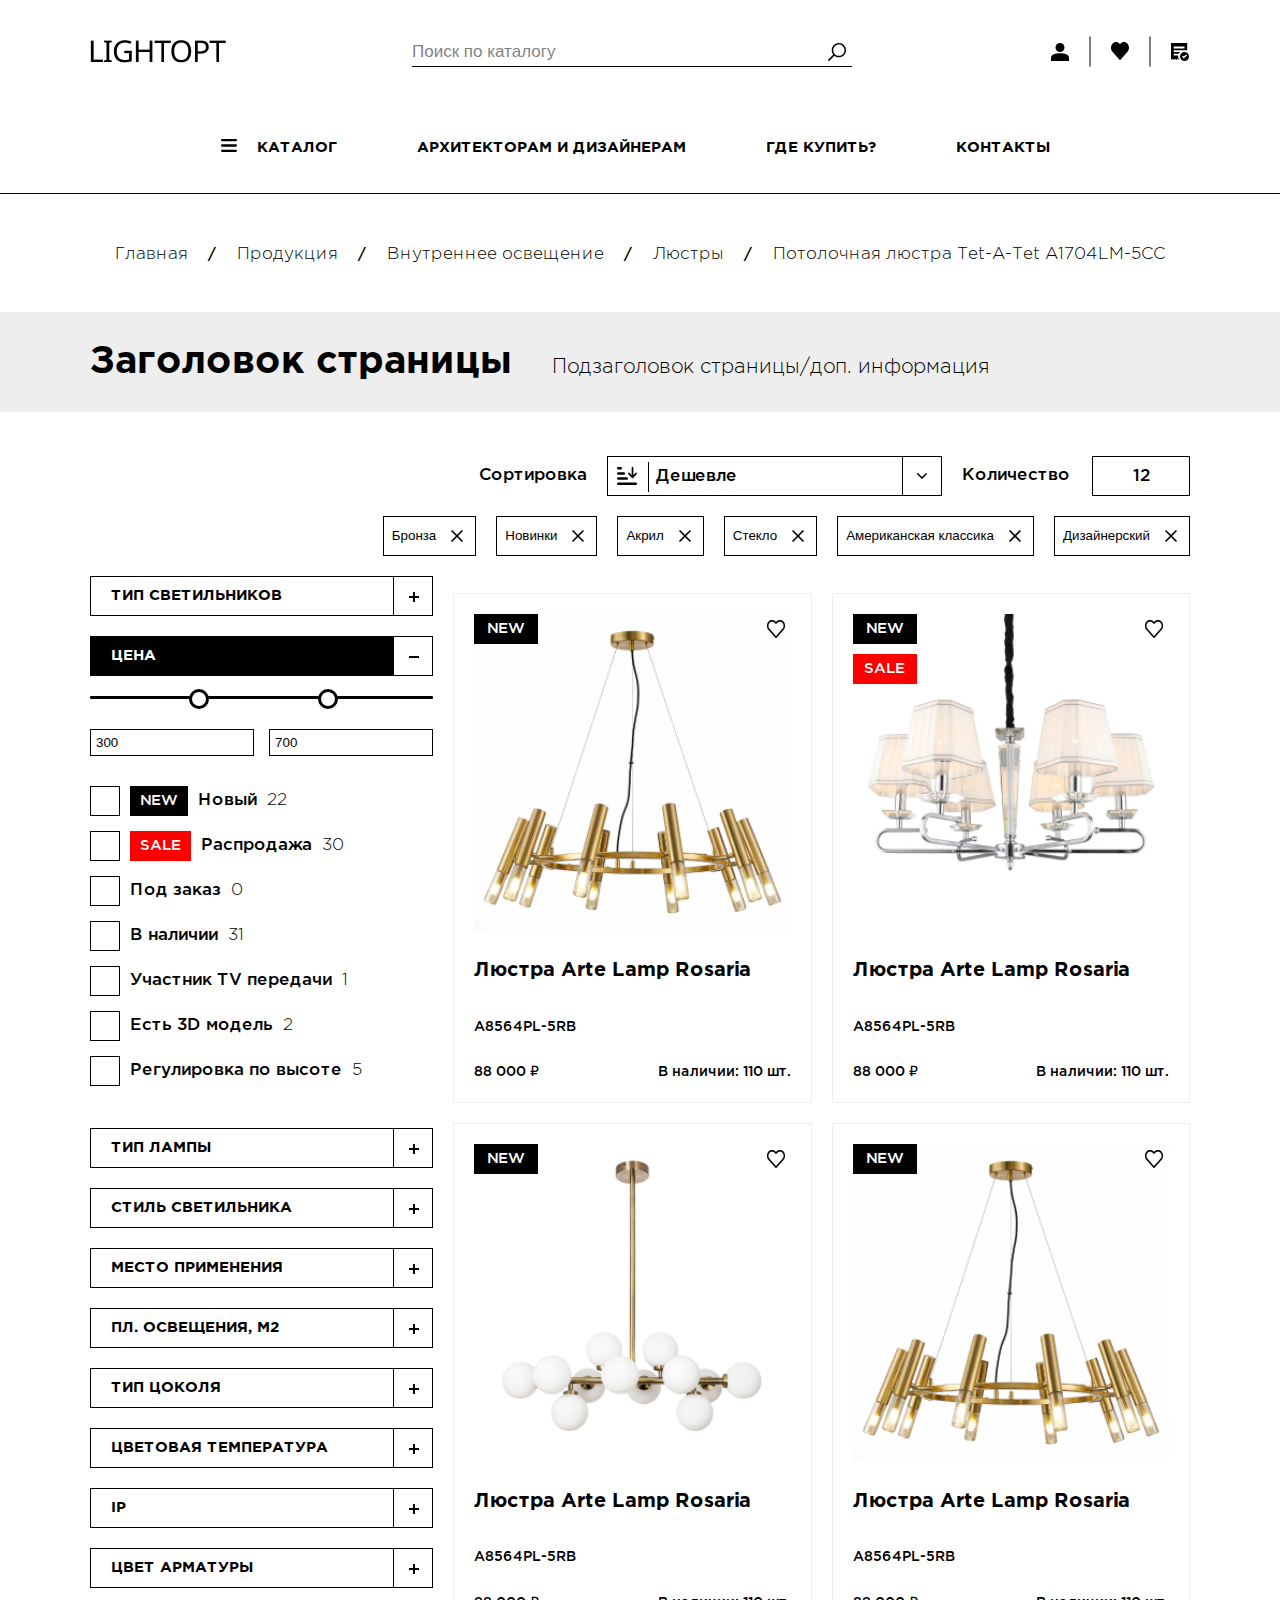
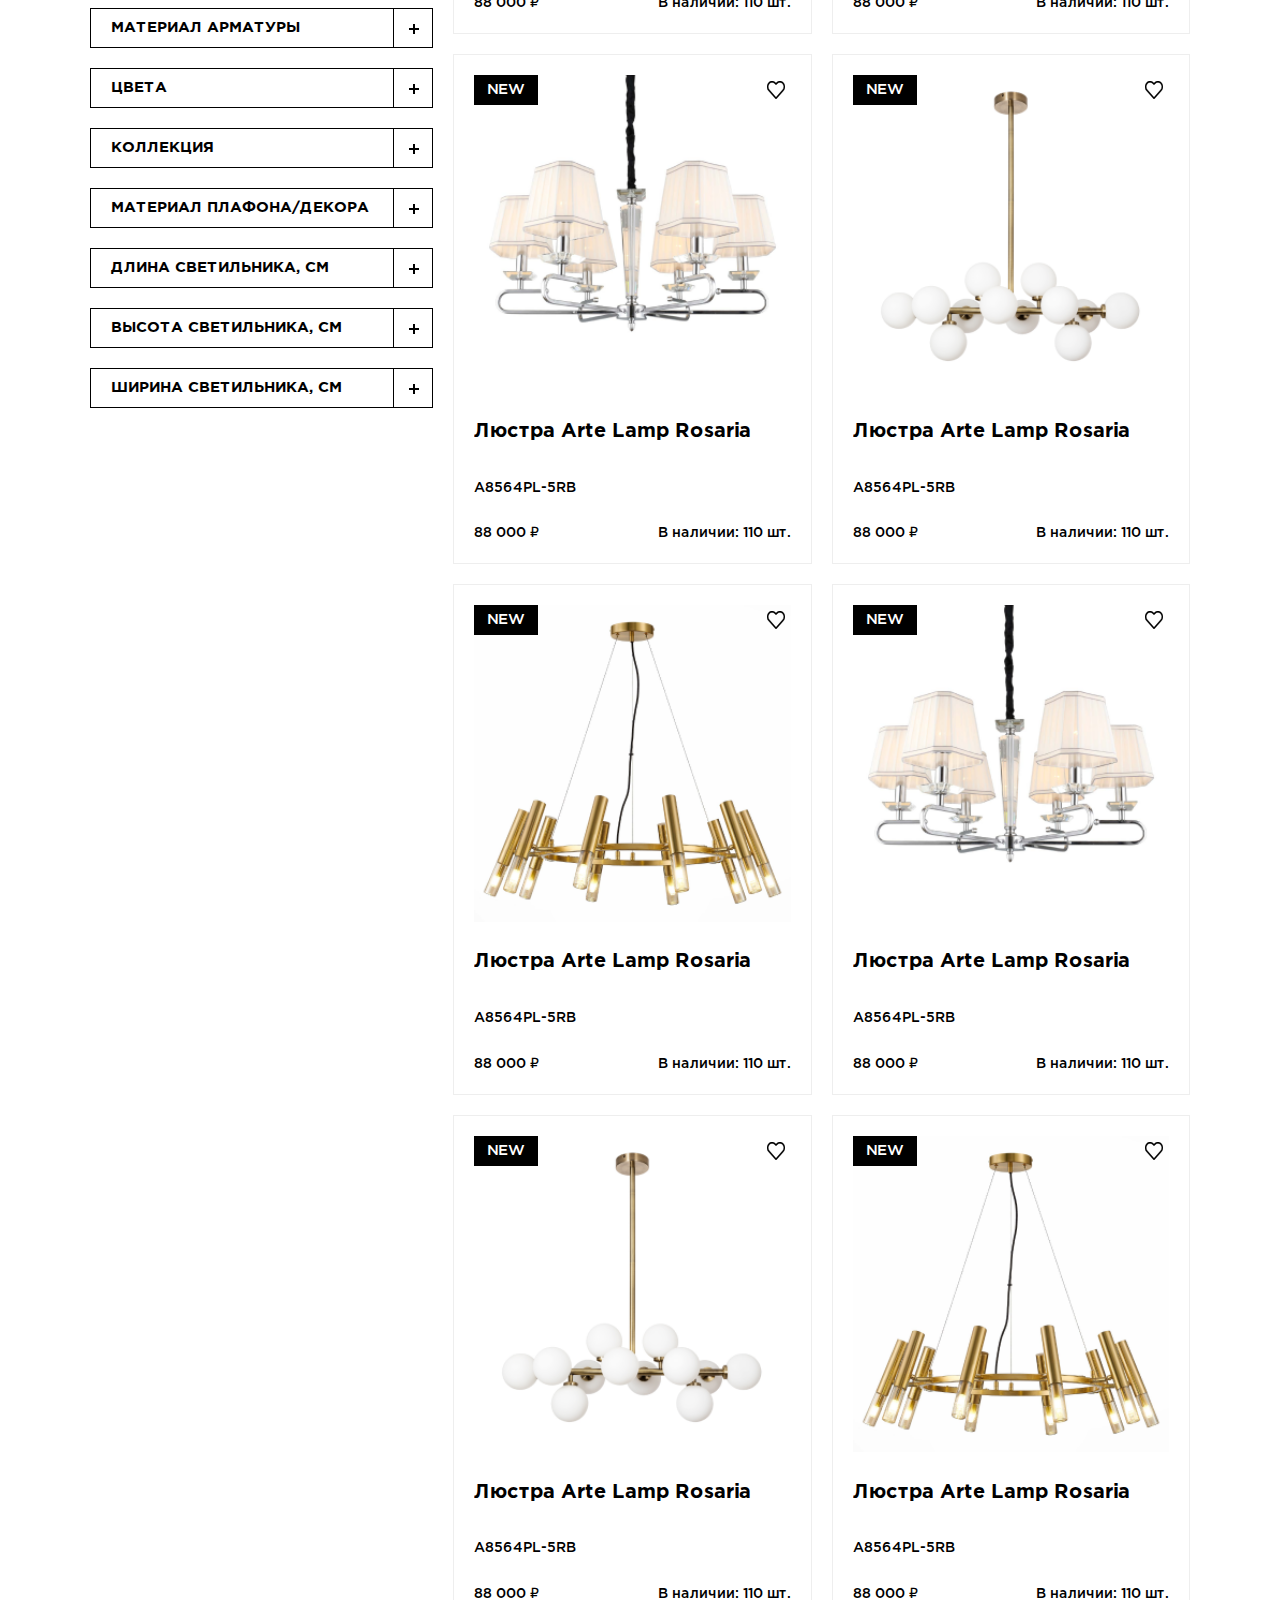
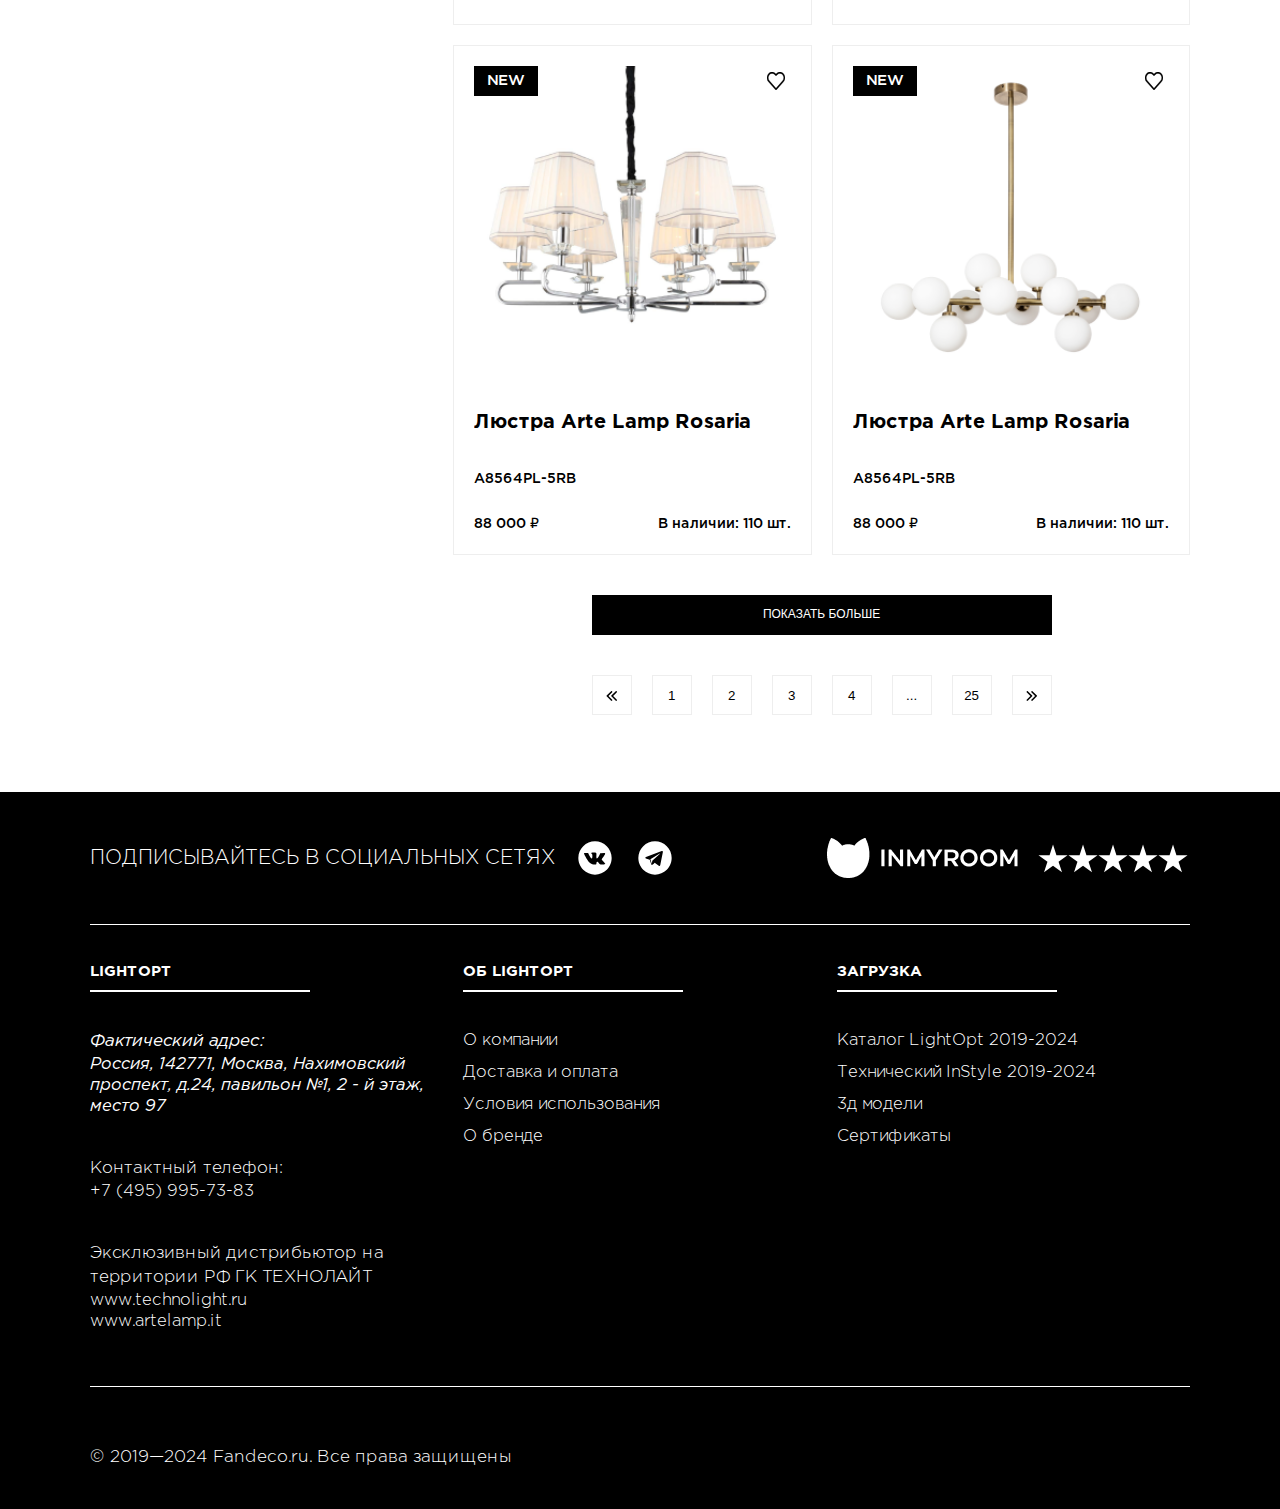
